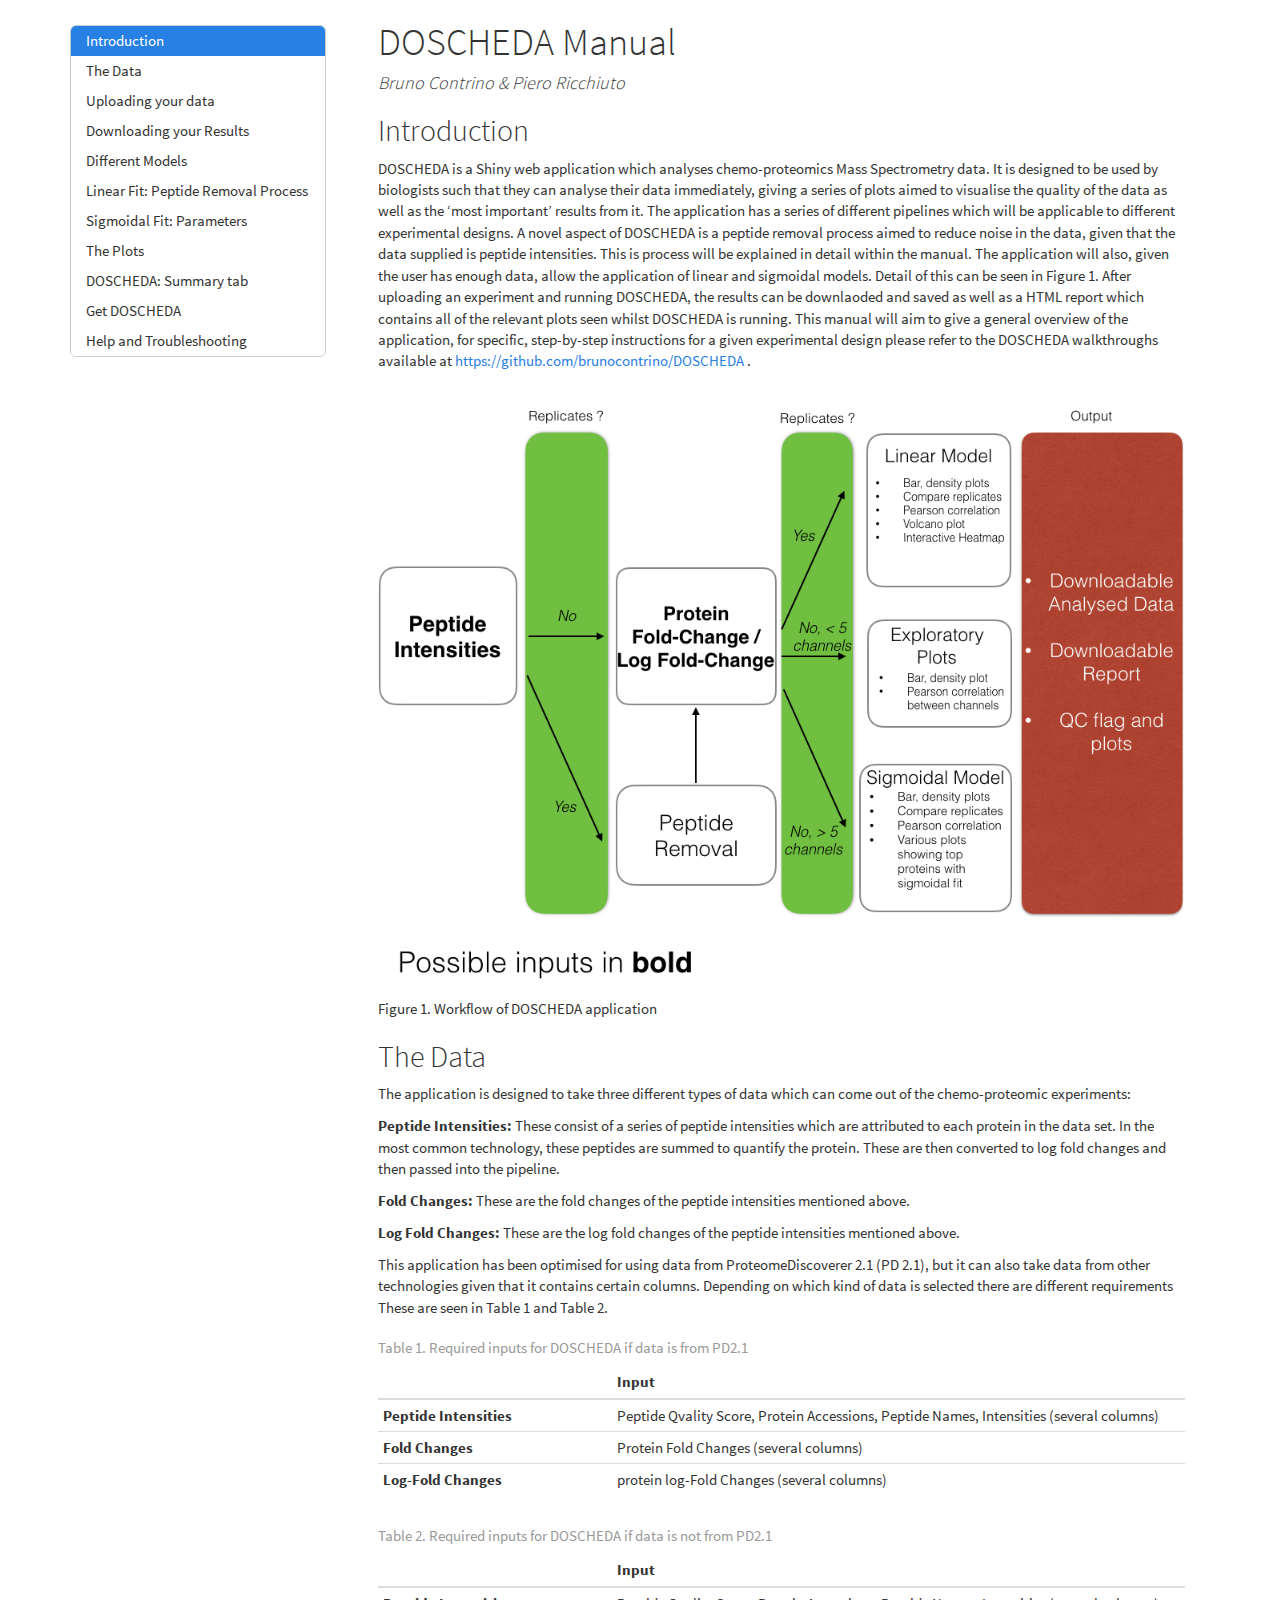
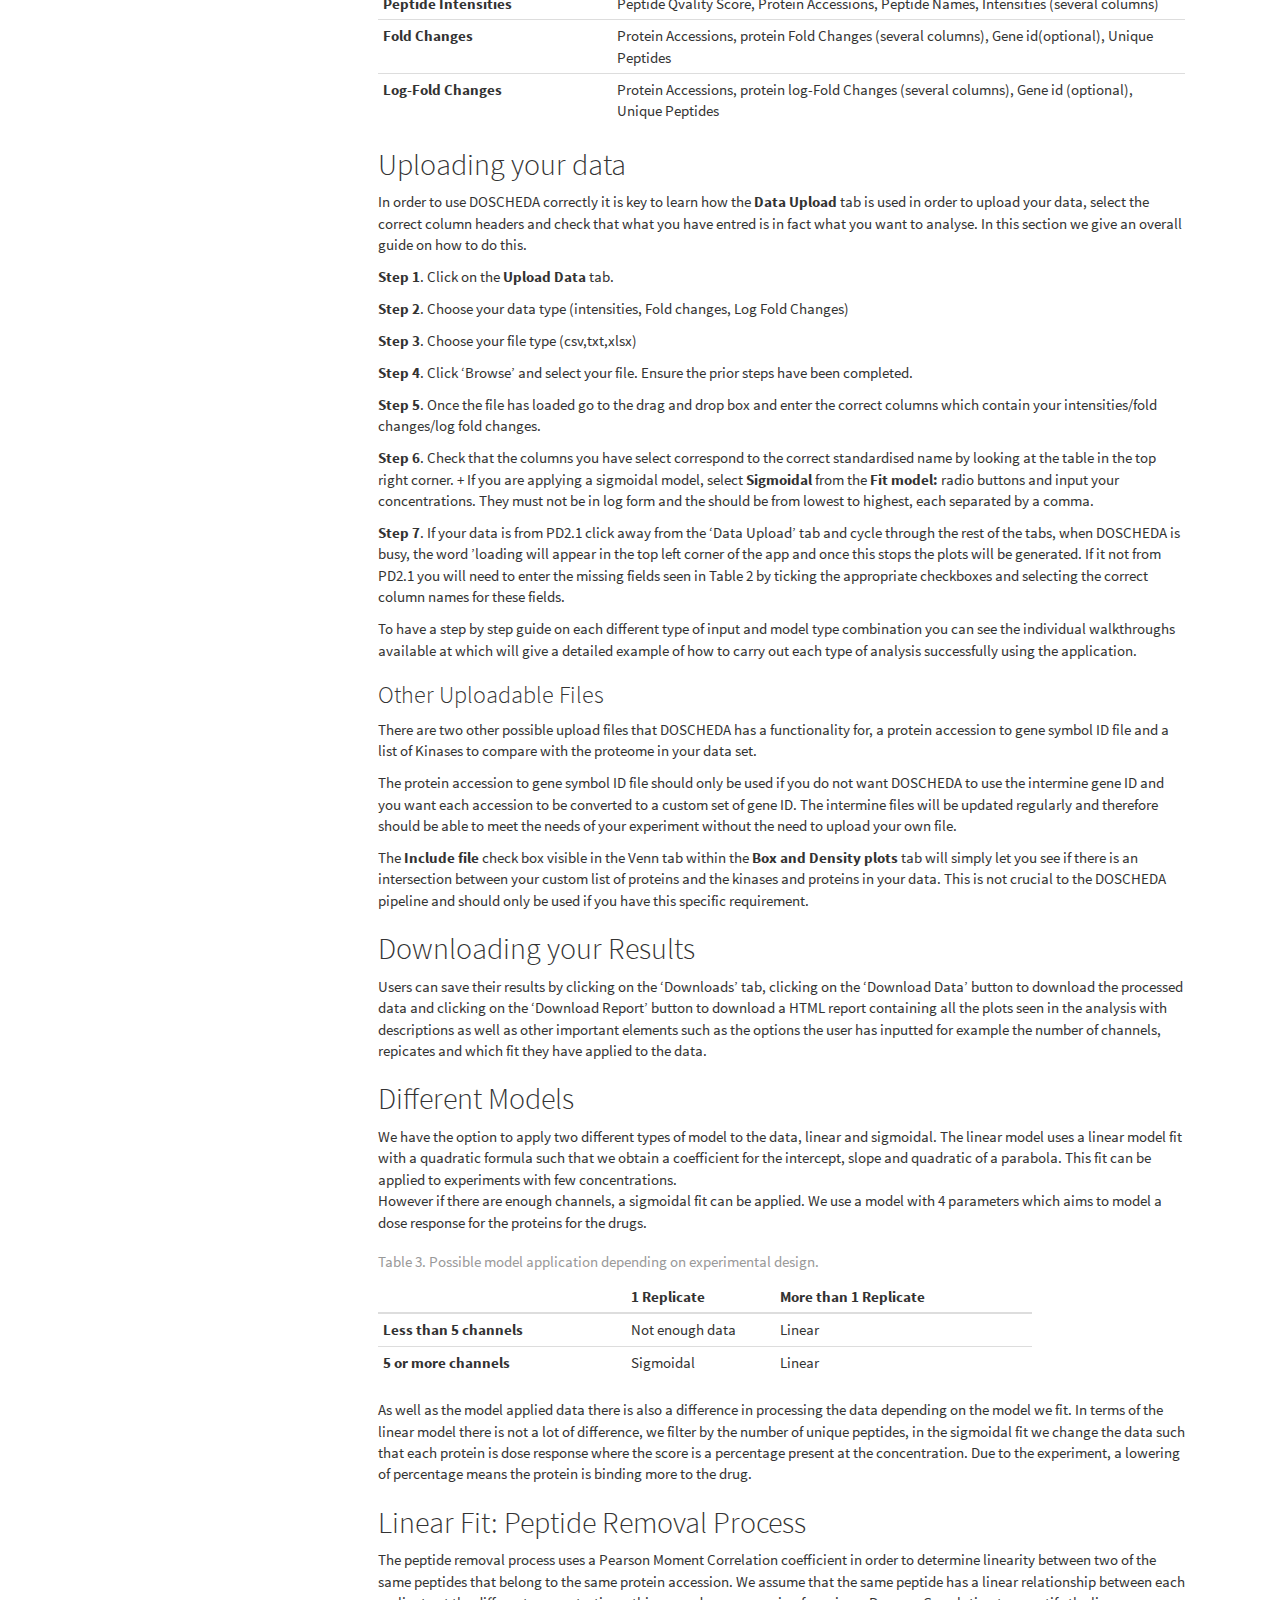
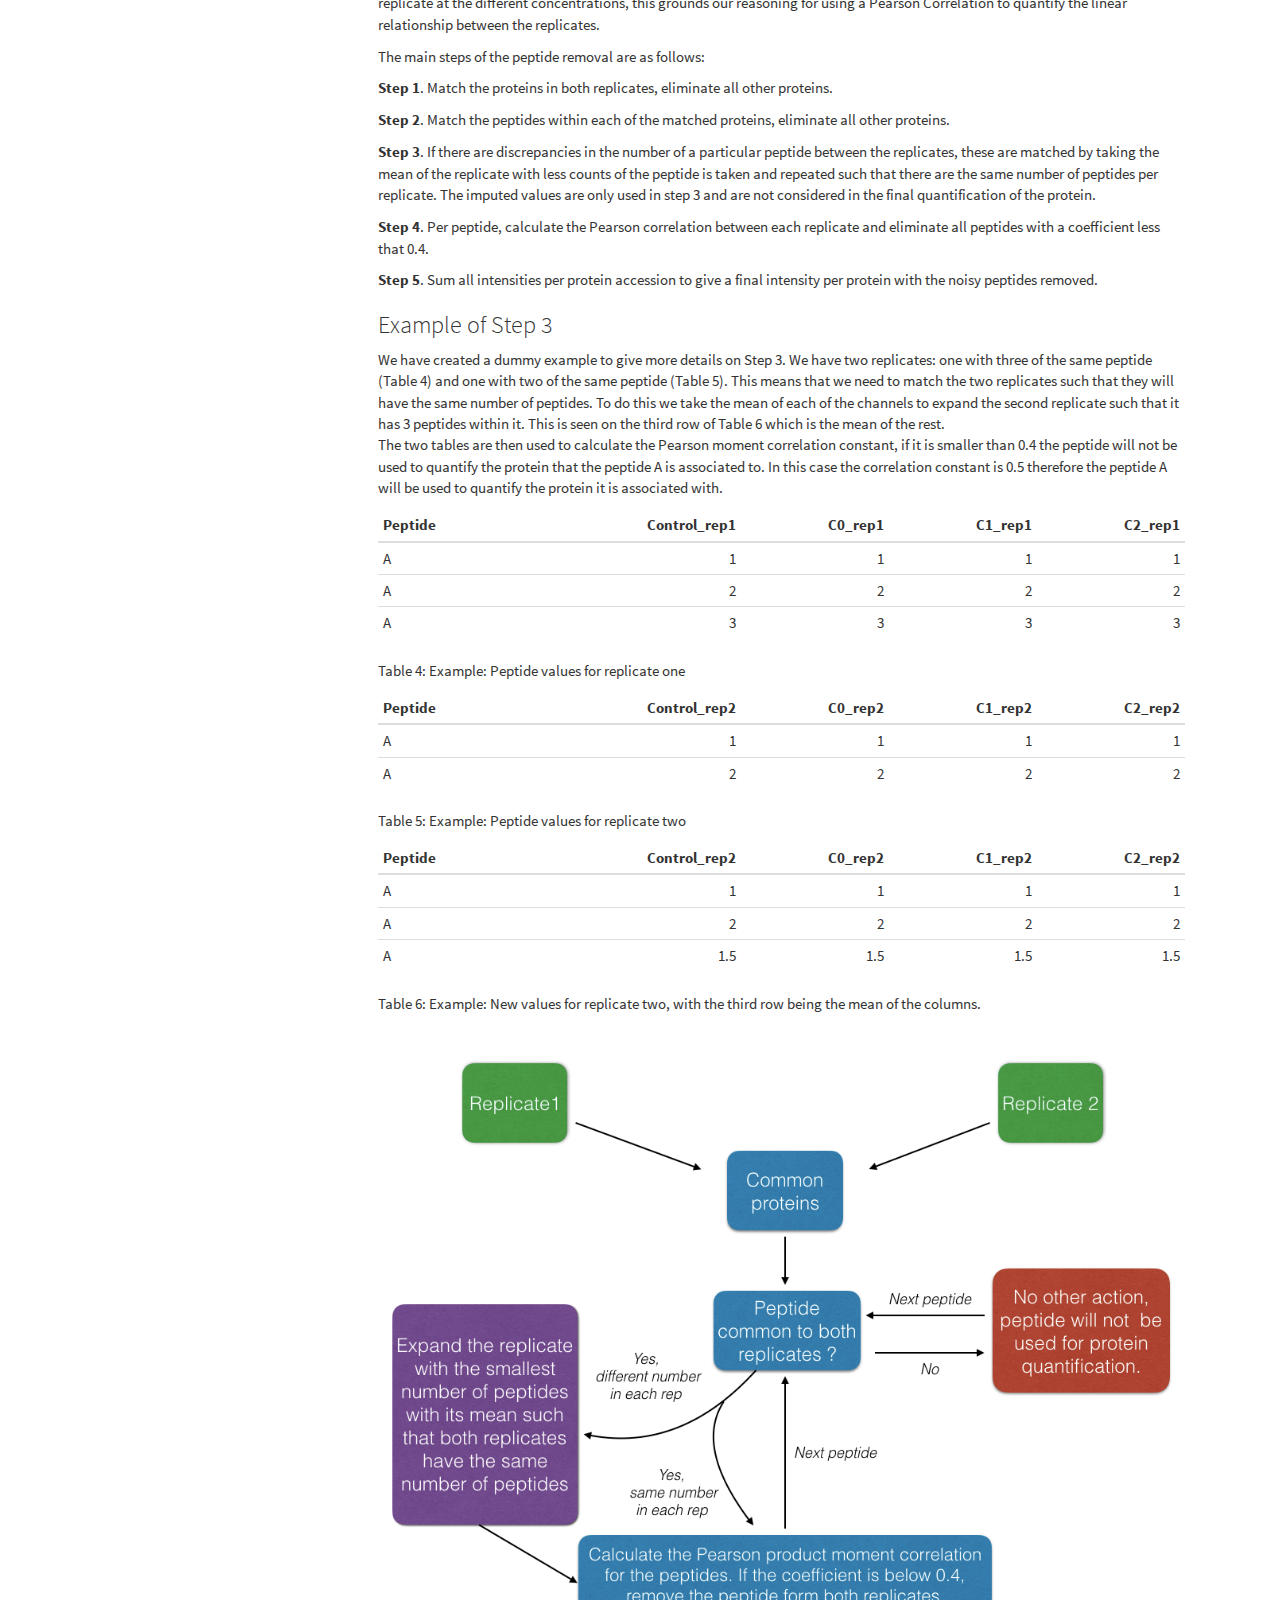
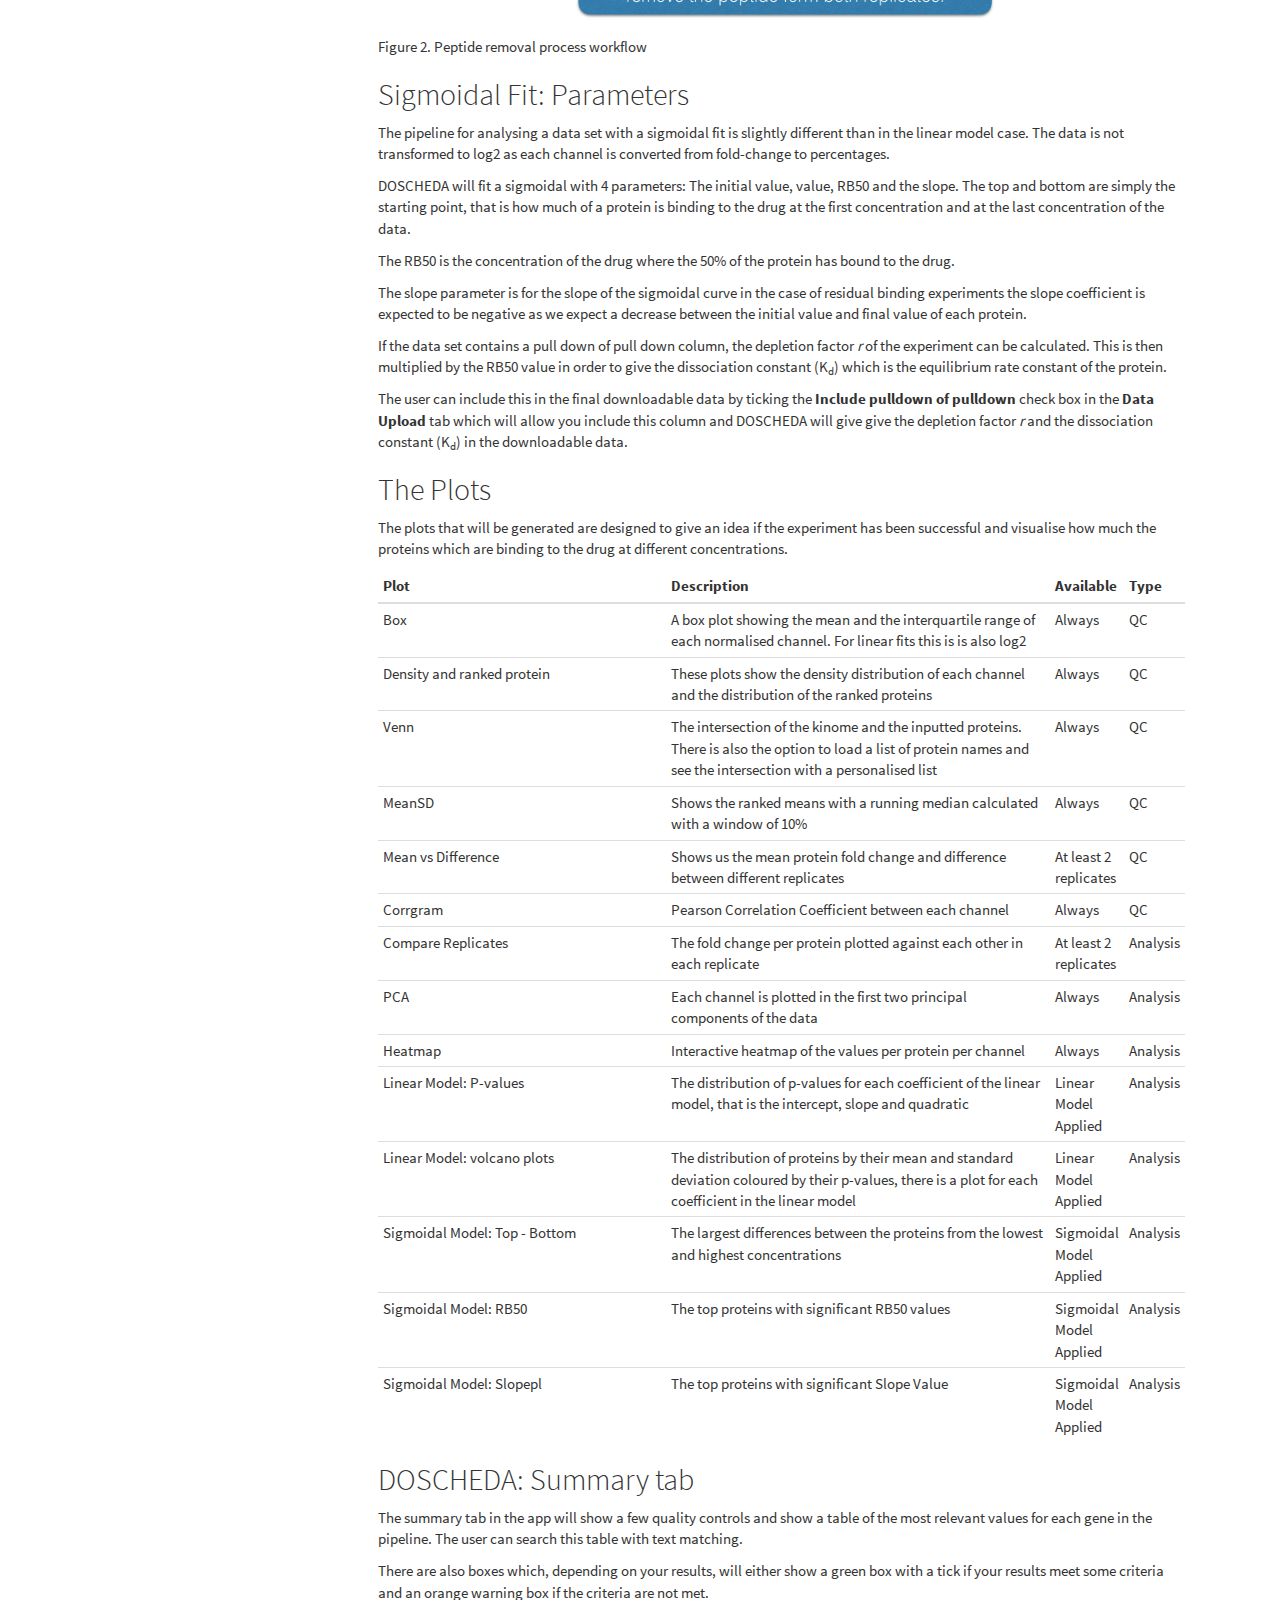
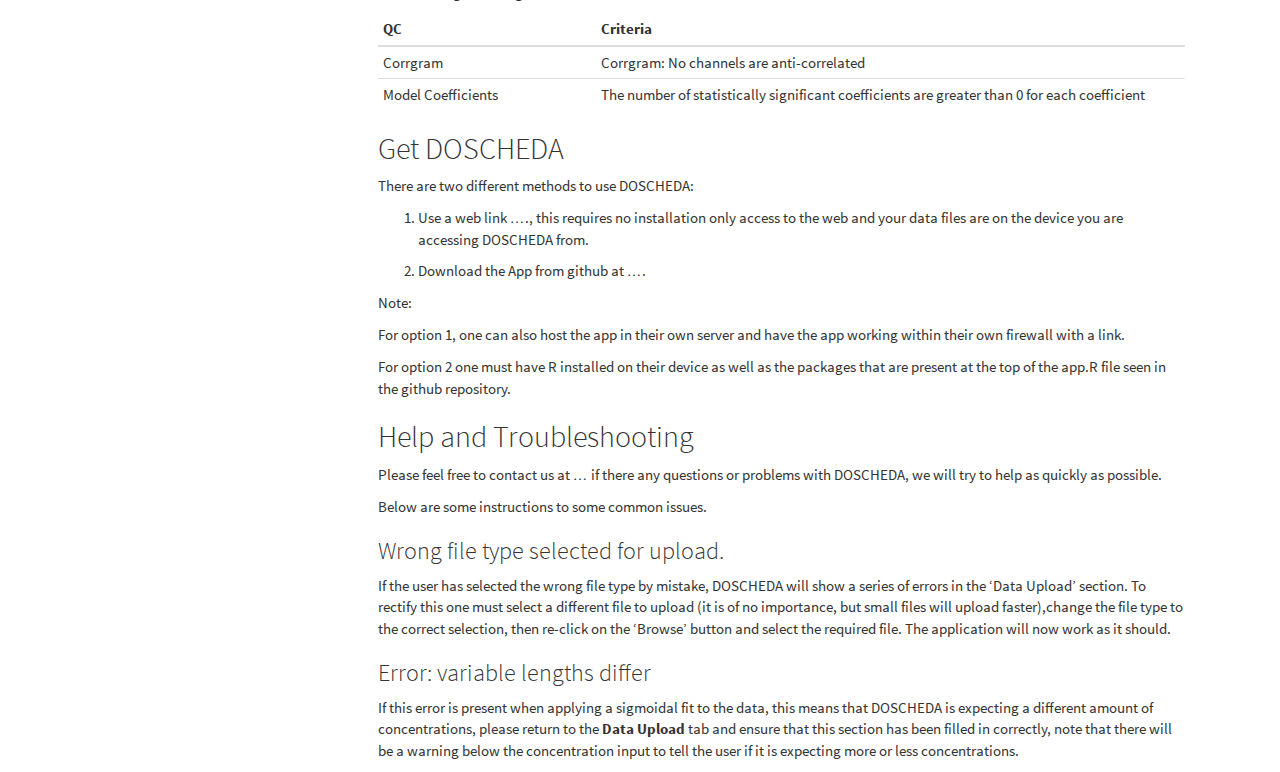
==== DOSCHEDA_MAN.html @ 8d9c6884 "Add files via upload" ====
<!DOCTYPE html>

<html xmlns="http://www.w3.org/1999/xhtml">

<head>

<meta charset="utf-8">
<meta http-equiv="Content-Type" content="text/html; charset=utf-8" />
<meta name="generator" content="pandoc" />


<meta name="author" content="Bruno Contrino &amp; Piero Ricchiuto" />


<title>DOSCHEDA Manual</title>

<script src="[data-uri]"></script>
<meta name="viewport" content="width=device-width, initial-scale=1" />
<link href="data:text/css;charset=utf-8,%40font%2Dface%20%7B%0Afont%2Dfamily%3A%20%27Source%20Sans%20Pro%27%3B%0Afont%2Dstyle%3A%20normal%3B%0Afont%2Dweight%3A%20300%3B%0Asrc%3A%20url%28data%3Aapplication%2Fx%2Dfont%2Dtruetype%3Bbase64%2CAAEAAAARAQAABAAQR0RFRgNEA3IAAG%2BkAAAAQEdQT1PXveeXAABv5AAAGWRHU1VC8WfWVwAAiUgAAADgT1MvMlpQkwsAAGZkAAAAYGNtYXDzMPm1AABmxAAAAeZjdnQgDXMAuAAAamwAAAAoZnBnbQZZnDcAAGisAAABc2dhc3D%2F%2FwADAABvnAAAAAhnbHlm4G%2FpBAAAARwAAF8kaGVhZP4Fs%[base64]%2BRMCTAWCRfF07BD1foDVW%2FuRXNgKU%2FWwBVAEE%2FfwCBP78%2FtOkaWmkAU1cm5tcAAIACAAAAgYCkwAJABEAVAC4AABFWLgADi8buQAOABA%2BWbgAAEVYuAAMLxu5AAwABD5ZuAAARVi4ABEvG7kAEQAEPlm6AAUADAAOERI5ugALAAwADhESObgACy%2B5AAkAAfQwMQEnLgEnIw4BDwEXIQcjEzMTIwF8KhQkEQQRJBQq9%[base64]%2BtUpQR0X%2B2gAAAQA3%2F%2FQCDwKfACEAOQC4AABFWLgABS8buQAFABA%2BWbgAAEVYuAAdLxu5AB0ABD5ZuAAFELkADAAB9LgAHRC5ABYAAfQwMRM0PgIzMhYXBy4BIyIOAhUUHgIzMjY3Fw4BIyIuAjcpSmg%2FOVgaHBpILTZXPSAgPFU1M08kHCZeQD1mSSgBS05%2BWS8wHx4eJSpNbkVFb04rKCkdLDIwWX8AAAIAYQAAAiUCkwAMABkANQC4AABFWLgAAC8buQAAABA%[base64]%2B5AAUAAfS4AAsQuQAIAAH0MDETIRUhFSEVIREhFSFhAWn%2BxQEI%2FvgBRf6NApMo%2BSj%2B3igAAQBhAAAByAKTAAkAQwC4AABFWLgAAC8buQAAABA%2BWbgAAEVYuAAJLxu5AAkABD5ZuAAAELkAAwAB9LoABwAAAAkREjm4AAcvuQAFAAH0MDETIRUhESEVIREjYQFn%2FscBCf73LgKTKP76KP7DAAAAAAEAN%2F%2F0AhUCnwAnAE0AuAAARVi4AAUvG7kABQAQPlm4AABFWLgAIy8buQAjAAQ%2BWbgABRC5AA4AAfS4ACMQuQAYAAH0ugAfAAUAIxESObgAHy%2B5AB0AAfQwMRM0PgIzMh4CFwcuASMiDgIVFB4CMzI2NzUjNTMRDgEjIi4CNypNa0IhNiwjDRsaSDY5Wj8iID1ZOC1PGJ7KH2NCP2hKKQFLTn5ZLw4XHA4eHCcqTW5FRW9OKxoYzSf%2B%2ByEqMFl%2FAAEAYQAAAh4CkwALAEkAuAAARVi4AAAvG7kAAAAQPlm4AABFWLgACy8buQALAAQ%2BWboACQAAAAsREjm4AAkvuQADAAH0uAAAELgABNC4AAsQuAAH0DAxEzMRIREzESMRIREjYS4BYS4u%2Fp8uApP%2B3wEh%2FW0BSv62AAEAYQAAAI8CkwADACUAuAAARVi4AAAvG7kAAAAQPlm4AABFWLgAAy8buQADAAQ%2BWTAxEzMRI2EuLgKT%2FW0AAAABACn%2F9AFvApMAEQArALgAAEVYuAAHLxu5AAcAED5ZuAAARVi4AA4vG7kADgAEPlm5AAMAAfQwMTceATMyNjURMxEUDgIjIiYnTBg9Kjw6LhInPi03UhlsKiRJUQHb%2FiAoRTQeMi8AAAEAYQAAAiQCkwAMAFsAuAAARVi4AAAvG7kAAAAQPlm4AABFWLgABC8buQAEABA%2BWbgAAEVYuAAMLxu5AAwABD5ZuAAARVi4AAgvG7kACAAEPlm6AAIAAAAMERI5ugAJAAQACBESOTAxEzMRMwEzBxMjAwcVI2EuAgE%2FN9LvNdqGLgKT%2FpIBbvT%2BYQF8meMAAAEAYQAAAb8CkwAFACsAuAAARVi4AAAvG7kAAAAQPlm4AABFWLgABS8buQAFAAQ%2BWbkAAgAB9DAxEzMRIRUhYS4BMP6iApP9lSgAAAABAGEAAAJhApMAGQBvALgAAEVYuAAALxu5AAAAED5ZuAAARVi4AAYvG7kABgAQPlm4AABFWLgAGS8buQAZAAQ%2BWbgAAEVYuAAJLxu5AAkABD5ZugADAAYACRESOboADgAGAAkREjm6ABEAGQAGERI5ugAUAAAAGRESOTAxEzMTFzM3EzMRIxE0NjcjBwMjAycjHgEVESNhQYo0BDKKQS0EAgQ0jSmONAQCBCsCk%2F59kpIBg%2F1tAbEpXyqR%2FnYBipEqXyn%2BTwAAAAEAYQAAAhsCkwATAFsAuAAARVi4AAAvG7kAAAAQPlm4AABFWLgACC8buQAIABA%2BWbgAAEVYuAATLxu5ABMABD5ZuAAARVi4AAsvG7kACwAEPlm6AAQACwAIERI5ugAOAAAAExESOTAxEzMBFzMuATURMxEjAScjHgEVESNhMAEWSgQCBCww%2FupKBAIELAKT%2Fi%2BDMGAwAZT9bQHRgzBbMP5nAAAAAgA3%2F%2FQCVgKfABMAJwA1ALgAAEVYuAAKLxu5AAoAED5ZuAAARVi4AAAvG7kAAAAEPlm5ABQAAfS4AAoQuQAeAAH0MDEFIi4CNTQ%2BAjMyHgIVFA4CJzI%[base64]%2F7lAUJIUSo3Ig7%2B1gAAAgA3%[base64]%2FeAEB1I%2BBTVZekpOfVkvL1l9Tkp6WTUFMjQFBAAAAgBhAAACAwKTAAgAGABUALgAAEVYuAAOLxu5AA4AED5ZuAAARVi4AAwvG7kADAAEPlm4AABFWLgACS8buQAJAAQ%2BWbsAAAABAAoABCu4AA4QuQAGAAH0ugAXAAAAChESOTAxATI2NTQmKwERAQMjESMRMzIeAhUUBgcTARJYXV5XgwE%2Fs4wuvTFQOB9bTrYBVUdJSj3%2B6f6rAS%2F%2B0QKTEypCL09aCv7OAAAAAAEALv%2F0AeACnwAzAEkAuAAARVi4ABYvG7kAFgAQPlm4AABFWLgAMC8buQAwAAQ%[base64]%2FZUAAAAAAQBf%2F%2FQCGwKTABkAPAC4AABFWLgAAC8buQAAABA%2BWbgAAEVYuAANLxu5AA0AED5ZuAAARVi4ABQvG7kAFAAEPlm5AAcAAfQwMRMzERQeAjMyPgI1ETMRFA4CIyIuAjVfLh0wPyMkQTEeKyY%2BUCsqUD4lApP%2Bb0JXNRYWNVdCAZH%2Bak1mPRkZPWZNAAABAAQAAAHnApMADwBAALgAAEVYuAAALxu5AAAAED5ZuAAARVi4AAwvG7kADAAQPlm4AABFWLgADy8buQAPAAQ%2BWboABQAAAA8REjkwMRMzEx4BFzM%2BAzcTMwMjBDF6Ex8UBAoREBEJei%2FYMQKT%2Fn88ZTweNjU2HgGB%2FW0AAQAcAAAC5AKTACEAdgC4AABFWLgAAC8buQAAABA%2BWbgAAEVYuAAKLxu5AAoAED5ZuAAARVi4ABQvG7kAFAAQPlm4AABFWLgAIS8buQAhAAQ%2BWbgAAEVYuAAXLxu5ABcABD5ZugAFAAAAIRESOboADwAUABcREjm6ABwAIQAKERI5MDETMxMeARczPgE3EzMTHgEXMz4BNxMzAyMDLgEnIw4BBwMjHDBTCxcLBAwZDmcvZw4ZDgQLFQtTLZMzeAkSCAQIFAl2MgKT%2Fnw2azY2azYBhP58Nms2Nms2AYT9bQHEJ0cnJ0cn%2FjwAAAABABEAAAHRApMAGQBbALgAAEVYuAABLxu5AAEAED5ZuAAARVi4AAsvG7kACwAQPlm4AABFWLgAGS8buQAZAAQ%2BWbgAAEVYuAAPLxu5AA8ABD5ZugAGAAEAGRESOboAEwAPAAsREjkwMRMDMxceARczPgE%2FATMDEyMnLgEnIw4BDwEj17gybA4XEQQOFQ5sL7jGMnMOHRIEEBoOcy8BVQE%2BwhcoGxsoF8L%2BwP6tyhkyHh4yGcoAAAAAAQADAAABvAKTAA8AQAC4AABFWLgAAS8buQABABA%2BWbgAAEVYuAALLxu5AAsAED5ZuAAARVi4AA8vG7kADwAEPlm6AAYAAQAPERI5MDETAzMXHgEXMz4BPwEzAxEjyMUxZBEhFAQTJBBkL8YuAQsBiM4kRiQkRiTO%2Fnj%2B9QAAAAABADIAAAHqApMACQA9ALgAAEVYuAADLxu5AAMAED5ZuAAARVi4AAgvG7kACAAEPlm5AAYAAfS4AADQuAADELkAAQAB9LgABdAwMTcBITUhFQEhFSEyAXv%2BpgGU%2FoQBf%2F5IGwJQKBv9sCgAAAACAEH%2F9AGjAewAIQAtAHYAuAAARVi4ABEvG7kAEQAIPlm4AABFWLgAHS8buQAdAAQ%2BWbgAAEVYuAAYLxu5ABgABD5ZugADABEAHRESObgAAy%[base64]%2Fs0%2BHS0QIDIkNCwoJqMJGiQuAAACAFz%2F9AHsAs8AFAAlAIMAuAAARVi4AAAvG7kAAAASPlm4AABFWLgABi8buQAGAAg%2BWbgAAEVYuAAOLxu5AA4ABD5ZuAAARVi4ABQvG7kAFAAEPlm6AAMABgAOERI5ugARAA4ABhESObgAERC5ABUAAfS4AA4QuQAYAAH0uAAGELkAIgAB9LgAAxC5ACUAAfQwMRMzFQc%2BATMyFhUUDgIjIiYnIwcjNx4BMzI%2BAjU0LgIjIgYHXCwCJVQtYGAiO00qI0siAgUlLChKHCQ%2BLBkRJDopJE4rAs%2FQXh8shXA9YEMjHxotWSIcIDpRMSxMNx8pJgAAAQA0%2F%2FQBpwHsACEAOQC4AABFWLgABS8buQAFAAg%2BWbgAAEVYuAAdLxu5AB0ABD5ZuAAFELkADAAB9LgAHRC5ABYAAfQwMTc0PgIzMhYXBy4BIyIOAhUUHgIzMjY3Fw4BIyIuAjQkPE8sMkMYGhc4IyU%2FLxsZLUEnJkEZFx9MLi9POyHvPF9AIiQXHxYdHzlOMC9OOB8gFx4cJCJAXQAAAAIANP%2F0AcQCzwAUACUAgwC4AABFWLgABS8buQAFAAg%2BWbgAAEVYuAAKLxu5AAoAEj5ZuAAARVi4ABIvG7kAEgAEPlm4AABFWLgADS8buQANAAQ%2BWboACAASAAUREjm6AA4ABQASERI5uAASELkAGgAB9LgADhC5AB0AAfS4AAgQuQAeAAH0uAAFELkAIQAB9DAxNzQ%2BAjMyFhcnNTMRIycjDgEjIiY3FB4CMzI2NxEuASMiDgI0IjtNKyxBJAIsJgQDHU8wW2wvFSg7JihJJiZDIyQ%2BLRrvOl5CIx8cWMb9MT4dLYF6ME43HykmAR0iHCE5TwACADT%2F9AG9AewAHAAlAFEAuAAARVi4AAUvG7kABQAIPlm4AABFWLgAGC8buQAYAAQ%[base64]%2BWbgAAEVYuAAULxu5ABQAEj5ZuAAARVi4AAsvG7kACwAEPlm4ABQQuQADAAH0uAAHELkACgAB9LgADdC4AAcQuAAQ0DAxAS4BIyIGHQEzFSMRIxEjNTc1NDYzMhcBFA8dDiYlb28sQkI%2BOSMjAqcIBjk0aCb%[base64]%2BAjU0LgIjIg4CFRQeAl5TTShCLhk5NmcIIRMhHiomIRIYJBAXJRouPiMUIAujcBceGi09IxQrERAXJjZnUU0gO1Q0W2q%2BGS0iFBQhLhkaLSIUFCMtXi04FSIrFyghAwUXNB4gPBgECyYcIC0LBBRELCU%2BLRkHBSUUPyYlPi0ZCgoNIBgaJTU5HzstG0gBWxMkMh4eMiITEyIxHx4yJBMAAQBcAAABvwLPABQAWAC4AABFWLgABi8buQAGAAg%2BWbgAAEVYuAAALxu5AAAAEj5ZuAAARVi4ABQvG7kAFAAEPlm6AAMABgAUERI5uAAL0LgABhC5AA8AAfS4AAMQuQASAAH0MDETMx0BPgEzMhYVESMRNCYjIgYHESNcLCZOMktGLDM7K0YsLALP0GomMVpe%2FswBLk1JLS3%2BlgAAAgBLAAAAmwKjAAsADwAtALgAAEVYuAAMLxu5AAwACD5ZuAAARVi4AA4vG7kADgAEPlm6AAYAAAADKzAxEyImNTQ2MzIWFRQGBzMRI3MRFxcRERcXKCwsAlQWERMVFRMRFnT%2BIAAAAAAC%2F9%2F%2FGwCcAqMADwAbADcAuAAARVi4AAAvG7kAAAAIPlm4AABFWLgABS8buQAFAAY%2BWboAFgAQAAMruAAFELkADAAB9DAxEzMRFAYjIiYnNx4BMzI2NRMiJjU0NjMyFhUUBlwtNDgRIgsLCRsOKBgXEBgYEBEYGAHg%2FcdHRQcFJAMHOy4CqhYRExUVExEWAAABAFwAAAHEAs8ADABbALgAAEVYuAAELxu5AAQACD5ZuAAARVi4AAAvG7kAAAASPlm4AABFWLgADC8buQAMAAQ%2BWbgAAEVYuAAILxu5AAgABD5ZugACAAAADBESOboACQAAAAgREjkwMRMzETMTMwcTIwMHFSNcLALtM5y2MZ9sLALP%2Fe4BI77%2B3gEBfoMAAAABAFz%2F9AC3As8ADgArALgAAEVYuAAALxu5AAAAEj5ZuAAARVi4AAwvG7kADAAEPlm5AAUAAfQwMRMzERQWMzoBNxcOASMiNVwsDAkDBwgIBw4LOwLP%2FWsQDwIkAgNMAAABAFwAAALYAewAIACYALgAAEVYuAAGLxu5AAYACD5ZuAAARVi4AAAvG7kAAAAIPlm4AABFWLgAIC8buQAgAAQ%[base64]%2BlgEuTUla%2FpYAAAABAFwAAAG%2FAewAFABlALgAAEVYuAAGLxu5AAYACD5ZuAAARVi4AAAvG7kAAAAIPlm4AABFWLgAFC8buQAUAAQ%2BWbgAAEVYuAALLxu5AAsABD5ZugACAAAAFBESObgABhC5AA8AAfS4AAIQuQASAAH0MDETMxczPgEzMhYVESMRNCYjIgYHESNcJgQDJU4yS0YsMzsrRiwsAeBKJTFaXv7MAS5NSS0t%2FpYAAAAAAgA0%2F%2FQB4wHsABMAJwA1ALgAAEVYuAAFLxu5AAUACD5ZuAAARVi4AA8vG7kADwAEPlm5ABkAAfS4AAUQuQAjAAH0MDE3ND4CMzIeAhUUDgIjIi4CNxQeAjMyPgI1NC4CIyIOAjQjO04rK087IyM7TysrTjsjLhotPiQkPy0aGi0%2FJCQ%2BLRrvPF9AIiJAXzw8XUAiIkBdPC9OOB8fOE4vME45Hx85TgAAAgBc%2FycB7AHsABQAJQCDALgAAEVYuAAJLxu5AAkACD5ZuAAARVi4AAMvG7kAAwAIPlm4AABFWLgAAi8buQACAAY%[base64]%2BWbgAAEVYuAALLxu5AAsACD5ZuAAARVi4AA0vG7kADQAGPlm4AABFWLgAEi8buQASAAQ%2BWboACAAFABIREjm6AA8AEgAFERI5uQAaAAH0uAAPELkAHQAB9LgACBC5AB4AAfS4AAUQuQAhAAH0MDE3ND4CMzIWFzM3MxEjNTcOASMiJjcUHgIzMjY3ES4BIyIOAjQiO00rLEEiAgUlLAIgTzBbbC8VKDsmKEkmJkMjJD4tGu86XkIjHhos%2FUe5XR0sgXowTjcfKSYBHSIcITlPAAEAXAAAAUEB7AASAFIAuAAARVi4AAYvG7kABgAIPlm4AABFWLgAAC8buQAAAAg%2BWbgAAEVYuAASLxu5ABIABD5ZugACAAAAEhESObgABhC4AA3cuAACELkAEAAB9DAxEzMXMz4BMzIWFwcuASMiBgcRI1wmBAMYRSsOFgwKDBIOIEccLAHgWS04BAYoBQM3RP65AAABACD%[base64]%2F%2FQBLQJrABsARQC4AABFWLgABi8buQAGAAg%2BWbgAAEVYuAAWLxu5ABYABD5ZuAAGELkACQAB9LgAANC4AAYQuAAD0LgAFhC5AA8AAfQwMRMjNT8BMxUzFSMRFB4CMzI2NxcOASMiLgI1Z0tMBiaLiwcSHxkOIQ0MFSoPIy4cCwG6IgSLiyb%2BxxclGw8JBiQIChUmNiAAAAAAAQBV%2F%2FQBtQHgABQAZQC4AABFWLgAAC8buQAAAAg%2BWbgAAEVYuAAJLxu5AAkACD5ZuAAARVi4ABEvG7kAEQAEPlm4AABFWLgADC8buQAMAAQ%2BWbgAERC5AAUAAfS6AA0ACQAMERI5uAANELkACAAB9DAxEzMRFBYzMjY3ETMRIycjDgEjIiY1VSwzOitGKiwlBQIjTjJLRgHg%2FtJNSS8zAWL%2BIFAqMlpeAAAAAAEADAAAAaYB4AANAEAAuAAARVi4AAAvG7kAAAAIPlm4AABFWLgACi8buQAKAAg%2BWbgAAEVYuAANLxu5AA0ABD5ZugAFAAAADRESOTAxEzMTHgEXMz4BNxMzAyMMMGwLGgsEDBkMbC2yNAHg%2FtMjRiEhRiMBLf4gAAEAGAAAApUB4AAhAHYAuAAARVi4AAAvG7kAAAAIPlm4AABFWLgACi8buQAKAAg%2BWbgAAEVYuAAULxu5ABQACD5ZuAAARVi4ACEvG7kAIQAEPlm4AABFWLgAFy8buQAXAAQ%2BWboABQAhAAAREjm6AA8AFwAUERI5ugAcAAAAIBESOTAxEzMTHgEXMz4BNxMzEx4BFzM%2BATcTMwMjAy4BJyMOAQcDIxgwVgkQCAQIEglXNVcJEgkECBIIVS2KOlQLDwsECBMLUzUB4P7JIT8gID8hATf%2BySE%2FICA%2FIQE3%2FiABKiNDIyNFI%2F7YAAAAAQAOAAABiQHgABkAWwC4AABFWLgAAS8buQABAAg%2BWbgAAEVYuAALLxu5AAsACD5ZuAAARVi4ABkvG7kAGQAEPlm4AABFWLgADy8buQAPAAQ%2BWboABgALAA8REjm6ABQAAQAZERI5MDE3JzMXHgEXMz4BPwEzBxcjJy4BJyMOAQ8BI7GWMU4MGQ4EDRcNSy6VozFVDhwPBA4bDlIv%2B%2BV6FCcUFCcUeun3gxcsFRUsF4MAAAAAAQAM%2FyUBqAHgABwARgC4AABFWLgACC8buQAIAAg%2BWbgAAEVYuAASLxu5ABIACD5ZuAAARVi4ABkvG7kAGQAGPlm5AAMAAfS6AA0ACAAZERI5MDEXHgEzMjY%2FAQMzEx4BFzM%2BATcTMwMOAyMiJzciCBQLLTwSDcUwdAsbDgQLFwpnLb4KHSczIBsWCqoDBUg3KgHp%2FtIeSCAgSB4BLv3kHjktGwonAAAAAQAbAAABegHgAAkAPQC4AABFWLgAAy8buQADAAg%2BWbgAAEVYuAAILxu5AAgABD5ZuQAGAAH0uAAA0LgAAxC5AAEAAfS4AAXQMDE3ASM1IRUBIRUhGwEc%2FQE2%2FuUBJf6hGAGiJhf%2BXicAAAD%2F%2FwAIAAACBgMvAiYABAAAAAcA4QEHAAD%2F%2FwAIAAACBgMvAiYABAAAAAcA4wEHAAD%2F%2FwAIAAACBgMvAiYABAAAAAcA5QEHAAD%2F%2FwAIAAACBgMoAiYABAAAAAcA5wEHAAD%2F%2FwAIAAACBgMeAiYABAAAAAcA6gEHAAD%2F%2FwAIAAACBgNgAiYABAAAAAcA7AEHAAAAAgAVAAAC%2BgKTAAYAFgB8ALgAAEVYuAAOLxu5AA4AED5ZuAAARVi4AA0vG7kADQAEPlm4AABFWLgACS8buQAJAAQ%2BWboAAgAOAA0REjm6AAoADgANERI5uAAKL7kABgAB9LgACRC5AAcAAfS4AA4QuQAQAAH0ugAVAA4ACRESObgAFS%2B5ABMAAfQwMSURIw4BDwEFFSE1IwcjASEVIRUzFSMRAZsEHz0gSQIo%2FqHedzEBbQFu%2Ftn19f8BbDhzPIXXKNnZApMo%2BSj%2B3gD%2F%2FwA3%2FzACDwKfAiYABgAAAAcA7gFTAAD%2F%2FwBhAAAB1AMvAiYACAAAAAcA4QEaAAD%2F%2FwBhAAAB1AMvAiYACAAAAAcA4wEaAAD%2F%2FwBhAAAB1AMvAiYACAAAAAcA5QEaAAD%2F%2FwBhAAAB1AMeAiYACAAAAAcA6gEaAAD%2F%2FwAHAAAAnQMvAiYADAAAAAYA4XgAAAD%2F%2FwBTAAAA6QMvAiYADAAAAAYA43gAAAD%2F%2FwADAAAA7QMvAiYADAAAAAYA5XgAAAD%2F%2FwAFAAAA6wMeAiYADAAAAAYA6ngAAAD%2F%2FwBhAAACGwMoAiYAEQAAAAcA5wFDAAD%2F%2FwA3%2F%2FQCVgMvAiYAEgAAAAcA4QFGAAD%2F%2FwA3%2F%2FQCVgMvAiYAEgAAAAcA4wFGAAD%2F%2FwA3%2F%2FQCVgMvAiYAEgAAAAcA5QFGAAD%2F%2FwA3%2F%2FQCVgMoAiYAEgAAAAcA5wFGAAD%2F%2FwA3%2F%2FQCVgMeAiYAEgAAAAcA6gFGAAAAAwA4%2F%2BkCWQKqAAsAFwAzAIUAuAAARVi4AC4vG7kALgAQPlm4AABFWLgAIC8buQAgAAQ%2BWboAAAAgAC4REjm5AAMAAfS6AAsALgAgERI5ugAMAC4AIBESObgALhC5AA8AAfS6ABcAIAAuERI5ugAYAC4AIBESOboAIwAgAC4REjm6ACYAIAAuERI5ugAxAC4AIBESOTAxNx4BMzI%2BAjU0Ji8BLgEjIg4CFRQWFwEeARUUDgIjIiYnByc3LgE1ND4CMzIWFzcXsR1NLzJSOyAbGRcdSi0yUzogGRcBdyIlKEhkOzZcI0EcRiAkKEhkPDRYIz0dZSIlK09vRT9mJh4fISpNbkQ9ZSYBuSx6S05%2FWjEnJVcWXi14Sk59WS8kIlEWAAAAAAIANwAAAxICkwAUACEAVQC4AABFWLgABS8buQAFABA%2BWbgAAEVYuAAQLxu5ABAABD5ZuAAFELkAHAAB9LgAB9C6AAwABQAQERI5uAAML7kACgAB9LgAEBC5ABsAAfS4AA7QMDETND4CMyEVIRUzFSMRIRUhIi4CNxQeAjsBESMiDgI3J091TgGY%2Ftn19QEx%2Fl1OdU4nMCBDZUU%2FP0VlQyABTEt4Vi4o%2BSj%2B3igvV3tLQWtOKwJFKktrAAD%2F%2FwBf%2F%2FQCGwMvAiYAGAAAAAcA4QE9AAD%2F%2FwBf%2F%2FQCGwMvAiYAGAAAAAcA4wE9AAD%2F%2FwBf%2F%2FQCGwMvAiYAGAAAAAcA5QE9AAD%2F%2FwBf%2F%2FQCGwMeAiYAGAAAAAcA6gE9AAD%2F%2FwADAAABvAMvAiYAHAAAAAcA4wDfAAAAAgAlAAACOgKTABAAIQBZALgAAEVYuAAhLxu5ACEAED5ZuAAARVi4ABwvG7kAHAAEPlm5AAAAAfS4ACEQuQAKAAH0ugAOACEAHBESObgADi%2B5AA0AAfS4AA4QuAAe0LgADRC4AB%2FQMDElMj4CNTQuAisBFTMVIxETMh4CFRQOAisBESM1NxEBCkNgPx4eP2BDZqOjakxxSyQkSnFMmVFRJytOa0FAakwq%2FyH%2B2wJsLlZ4S0t7Vy8BTB8CASYAAAAAAgBhAAACAAKTAA4AFwA5ALgAAEVYuAAALxu5AAAAED5ZuAAARVi4AA4vG7kADgAEPlm7ABcAAQAMAAQruwACAAEAFgAEKzAxEzMVMzIeAhUUBisBFSM3MjY1NCYrARFhLoY3Vz0gfG%2BGLqllYmNkewKTdRQrRjNhX6bNSFFSP%2F7WAAD%2F%2FwBB%2F%2FQBowLEAiYAHgAAAAcA4AEGAAD%2F%2FwBB%2F%2FQBowLEAiYAHgAAAAcA4gEGAAD%2F%2FwBB%2F%2FQBowLEAiYAHgAAAAcA5AEGAAD%2F%2FwBB%2F%2FQBowKeAiYAHgAAAAcA5gEGAAD%2F%2FwBB%2F%2FQBowKfAiYAHgAAAAcA6QEGAAD%2F%2FwBB%2F%2FQBowLIAiYAHgAAAAcA6wEGAAAAAwBB%2F%2FQC6gHsABAASQBSAJsAuAAARVi4ABYvG7kAFgAIPlm4AABFWLgAHC8buQAcAAg%2BWbgAAEVYuAA5Lxu5ADkABD5ZuAAARVi4ADEvG7kAMQAEPlm4ADkQuQADAAH0ugBBADkAFhESObgAQS%[base64]%2FrQaLj8kJzsbEw4eJCoaIDQqIQ0wbS0dMicWlpsIGS0jLU8YAlRJQR41KRsEejQsDBgjFhZBIhsJGiQuARgJFhINQTc3QXRqCRIJLUw3HxcUIwkQDggRHCMTLjUQIDEiUFQSGzcrGyYSgV1dGzFFKQAA%2F%2F8ANP8wAacB7AImACAAAAAHAO0BCQAA%2F%2F8ANP%2F0Ab0CxAImACIAAAAHAOABBQAA%2F%2F8ANP%2F0Ab0CxAImACIAAAAHAOIBBQAA%2F%2F8ANP%2F0Ab0CxAImACIAAAAHAOQBBQAA%2F%2F8ANP%2F0Ab0CnwImACIAAAAHAOkBBQAA%2F%2F8AGgAAAKoCxAImAGcAAAAGAOByAAAA%2F%2F8AOgAAAMoCxAImAGcAAAAGAOJyAAAA%2F%2F8AAAAAAOQCxAImAGcAAAAGAORyAAAA%2F%2F%2F%2F%2FwAAAOUCnwImAGcAAAAGAOlyAAAAAAEAXAAAAIgB4AADACUAuAAARVi4AAAvG7kAAAAIPlm4AABFWLgAAi8buQACAAQ%2BWTAxEzMRI1wsLAHg%2FiAAAP%2F%2FAFwAAAG%2FAp4CJgArAAAABwDmARsAAP%2F%2FADT%2F9AHjAsQCJgAsAAAABwDgAQsAAP%2F%2FADT%2F9AHjAsQCJgAsAAAABwDiAQsAAP%2F%2FADT%2F9AHjAsQCJgAsAAAABwDkAQsAAP%2F%2FADT%2F9AHjAp4CJgAsAAAABwDmAQsAAP%2F%2FADT%2F9AHjAp8CJgAsAAAABwDpAQsAAAADAC7%2F6gHpAfUACQATAC4ASQC4AABFWLgAKS8buQApAAg%[base64]%2F9AMrAewAEwA7AEQAcQC4AABFWLgAGS8buQAZAAg%2BWbgAAEVYuAA3Lxu5ADcABD5ZuQAFAAH0uAAZELkADwAB9LgAGRC4AB%2FQuAA3ELgAMdC6ACQAHwAxERI5uAAkL7gAMRC5ACoAAfS4AB8QuQA%2FAAH0uAAkELkARAAB9DAxNxQeAjMyPgI1NC4CIyIOAgc0PgIzMhYXPgEzMhYVFAchFB4CMzI2NxcOASMiJicOASMiLgIlNCYjIg4CB2IZLD0jJD0rGRkrPSQjPSwZLiI7TCo6ZhoaXzpVYgP%2BrxsuQCQnPhsTHUU2P2QaHGA%2FKkw7IgLNTUAeNiobBO8vTjgfHzhOLzBOOR8fOU4wPF9AIkdHQkx0ahISLUw3HxcUIxEeTEFGRyJAXVldXRsxRSkAAAEAXP%2F0AgEC2QA5AGQAuAAARVi4AAMvG7kAAwASPlm4AABFWLgAOS8buQA5AAQ%[base64]%2F%2FAFX%2F9AG1AsQCJgAyAAAABwDgAQgAAP%2F%2FAFX%2F9AG1AsQCJgAyAAAABwDiAQgAAP%2F%2FAFX%2F9AG1AsQCJgAyAAAABwDkAQgAAP%2F%2FAFX%2F9AG1Ap8CJgAyAAAABwDpAQgAAP%2F%2FAAz%2FJQGoAsQCJgA2AAAABwDiAOUAAP%2F%2FAAz%2FJQGoAp8CJgA2AAAABwDpAOUAAAACADz%2F9AHWAtQAFQA8AFkAuAAARVi4ADcvG7kANwASPlm4AABFWLgAIC8buQAgAAQ%[base64]%2BIRYlRSCODxsjPFIvIB4cJBQHHjNDJSpHMxwCRB5JV2g9PGJFJSA7VjYxUzohJiZKaipKHEQYKRMeFC4dShsAAAAAAgBc%2FycB7ALPABYAJwBXALgAAEVYuAAILxu5AAgACD5ZuAAARVi4AAIvG7kAAgASPlm4AABFWLgAAS8buQABAAY%2BWbgAAEVYuAASLxu5ABIABD5ZuQAaAAH0uAAIELkAJAAB9DAxFyMRMx0BPgEzMh4CFRQOAiMiJicVNR4BMzI%2BAjU0LgIjIgYHiCwsJFItMEkwGCI7TSojRyYqSBwkPiwZESQ6KSRNLNkDqM9bHCsjQFo4PWBDIx4cWIMiHCA6UTEsTDcfKSYAAAAAAQAiAAACKgLbACoAfAC4AABFWLgAFC8buQAUAAg%[base64]%2BOSMjAqcIBjk0aCb%2BRgG6%2FkYBuiIEWUtNCQkkCQc9OFZrSEgQAAEAIf%2F0AhAC2wAuAIkAuAAARVi4ABAvG7kAEAAIPlm4AABFWLgAFC8buQAUABI%2BWbgAAEVYuAAMLxu5AAwABD5ZuAAARVi4AAMvG7kAAwAEPlm4ABAQuQANAAH0uAAJ0LgAEBC4AA%2FQuAAPL7gAFBC5ABoAAfS4ABAQuAAf0LgAI9C4AAkQuAAk0LgAAxC5ACsAAfQwMSUOASMiLgI1ESMRIxEjNTc1NDYzMhcHLgEjIgYdATM3MxUzFSMRFB4CMzI2NwIQFSsPIy0cC7ssQkI%2BOSMjDA8dDiYlvAYljIwHEiAZDiENBggKFSY2IAE1%2FkYBuiIEa0hIECQIBjk0aIuLJv7HFyUbDwkGAAADACT%2F9AIyAp8ADwAfAEwAjAC4AABFWLgANy8buQA3ABA%2BWbgAAEVYuAAlLxu5ACUABD5ZuAAARVi4ACAvG7kAIAAEPlm6AEIAIgADK7gAJRC5AAMAAfS6AAYAIgBCERI5ugALACUANxESObgACy%2B4ABPcuAA3ELkAHQAB9LoALwALABMREjm6AD8ACwATERI5ugBJACIAQhESOTAxNzI2Ny4BJw4DFRQeAgMUFhc%2BAzU0LgIjIgYBJicOASMiLgI1ND4CNy4BNTQ%2BAjMyFhUUDgIHHgEXPgE3Mw4BBx4BF%2BYpSh81YyMWJx4RGCg3IBQRGS4kFQgRGxQsMQF7QUwkWDgnRjMeFyUxGhQYFCQyHjY4Gis3HCNhMyM0ESsUOSgjQB0aJyAweEARJCcrGCE1JRUB9CFHJBIkKCsaEB8YD0D9uRc8JS4ZL0IpITYvKRMqUyYgNicWRDQgNi8rFT92LS1tP0R7MxwlCwAAAgAw%2F%[base64]%2F6yJwISHgcUDf2oJwAAAAEAJwAAAbECiwAdAD0AuAAARVi4AA8vG7kADwAOPlm4AABFWLgAHC8buQAcAAQ%2BWbkAGgAB9LgAF9C4AADQuAAPELkACAAB9DAxNz4DNTQmIyIGByc%2BATMyFhUUDgIHPgE7ARUhKU92TydDSCxMHR0kVztWXipMbUIaNxra%2FngcUH9pWSo8UjAkHCg2YlEwX2l3RgIDKAAAAQAd%2F%2FQBqwKLADcAUwC4AABFWLgAHy8buQAfAA4%2BWbgAAEVYuAAyLxu5ADIABD5ZuQAFAAH0ugAPAB8AMhESObgADy%2B5ABAAAfS4AB8QuQAYAAH0ugAoABAADxESOTAxNx4DMzI%2BAjU0LgIjNTI%[base64]%2BWbsADgABAAAABCu4ABIQuAAE3LgAABC4AAnQuAAOELgAC9C4AAkQuAAQ0LgAABC4ABPQMDElNTQ2NyMOAQcDBSMVIzUhNQEzETMBNgICBAwaDrwBel8r%2FtoBKShf5eoWQhYUJhb%2B%2BCa%2FvxoBpv5mAAAAAAEAGv%2F0Aa8CfwAoAEcAuAAARVi4ABIvG7kAEgAOPlm4AABFWLgAIy8buQAjAAQ%2BWbkABQAB9LoAGQASACMREjm4ABkvuAAN3LgAEhC5ABQAAfQwMTceAzMyPgI1NCYjIgYHJxMhFSMHPgEzMh4CFRQOAiMiLgInMw4iKjQhIDorGlRIJTUdHxcBJ%2F8UGTYjKEg0HyM5SScmPTEmD2kPHBYNGS0%2FJ05XFxQTASsn5w8TGDFNNDNPNxwPGR8PAAAAAAIANP%2F0AbQCiwARADAAQwC4AABFWLgALS8buQAtAA4%2BWbgAAEVYuAAlLxu5ACUABD5ZuwAdAAEACgAEK7gAJRC5AAAAAfS4AC0QuQAVAAH0MDElMj4CNTQuAiMiBgceAxMuASMiDgIHPgEzMhYVFA4CIyImNTQ%2BAjMyFhcBBhwvIhQQITUkIlInAxcoO6wVOB8mRDQfASFTLVVdHDA%2FJGFwJ0FVLi1BGRoZLDsiIjsrGCs1M1M7IQIVGhsgSnlYKTBlYSxJNR6ckmSKViUiHAABACwAAAG1An8ADwAzALgAAEVYuAAHLxu5AAcADj5ZuAAARVi4AAAvG7kAAAAEPlm4AAcQuQAFAAH0uAAJ0DAxMz4DNyE1IRUOAwcjvAQZLkYw%2Fq8BiTlLLRQEMGGhj4NEJxpMjJGeXgAAAAADACj%2F9AG1AosAEQAjAE0AVwC4AABFWLgANC8buQA0AA4%2BWbgAAEVYuABJLxu5AEkABD5ZuQAFAAH0ugAPAEkANBESObgADy%2B4ABLQuAA0ELkAGgAB9LgADxC4ACncuAASELgAPtwwMTcUHgIzMj4CNTQuAicOATc%2BATU0LgIjIg4CFRQeAgc0PgI3NS4DNTQ%2BAjMyHgIVFA4CBxUeAxUUDgIjIi4CVBgqOiMiNycVITdGJTFAzikrEiExHxstIRIdMD3aFyUtFxIhGRAaLT0jKUAtFxIbIA4VKB8UHDNIKyxKNh%2BmHjMmFhQkMBslMycdDx1PdCFJKhsvJBUSHywaIjElHLcgOC0jDAQMHSUrGiI6KRcZLT0kGjEqIgsEDR4mMiAjPS0aGy9AAAACACv%2F9AGqAosAEQAwAEMAuAAARVi4ACUvG7kAJQAOPlm4AABFWLgALS8buQAtAAQ%2BWbsAAAABAB0ABCu4ACUQuQAIAAH0uAAtELkAFQAB9DAxEzI2Ny4DIyIOAhUUHgIHHgEzMj4CNw4BIyImNTQ%2BAjMyFhUUDgIjIiYn4iJSJwMXKTsnGzAiFBAiNGoVOCAmRDQfASFULVRdHDA%2FJGBwJ0BWLi1CGAEjLTQzUzsgGSs7IiM7KxjTGhsgSnlYKDBlYStKNB6bkmWKVSYiHAAAAQBD%2F%2FQAmABPAAsAGAC4AABFWLgACS8buQAJAAQ%2BWbgAA9wwMTc0NjMyFhUUBiMiJkMaEREZGRERGiEWGBgWFRgYAAABADD%2FZQClAE8AEQAYALgAAEVYuAAFLxu5AAUABD5ZuAAL3DAxFz4BNwYjIiY1NDYzMhYVFAYHMCIqAQQIERkaERccOi19Ej0qARYUFBYmITdUGP%2F%2FAEP%2F9ACYAc0CJwCGAAABfgAGAIYAAP%2F%2FADD%2FZQClAc0CJwCGAAABfgAGAIcAAAACAFf%2F9ACsAp4ABQARACkAuAAARVi4AAEvG7kAAQAQPlm4AABFWLgADy8buQAPAAQ%2BWbgACdwwMRM1MwcDIwc0NjMyFhUUBiMiJmsuAQYhGhoRERkZEREaAldHR%2F5ckhYYGBYVGBgAAAIAV%2F9CAKwB7AAFABEAGAC4AABFWLgADy8buQAPAAg%2BWbgACdwwMR8BIzUTMzcUBiMiJjU0NjMyFpgBLgYhGhkRERoaEREZd0dHAaSTFxgYFxQYGAAAAAACACX%2F9AFgAqoAHwArACYAuAAARVi4ACkvG7kAKQAEPlm7ABMAAQAMAAQruAApELgAI9wwMTcmPgQ1NC4CIyIGByc%2BATMyHgIVFA4EFwc0NjMyFhUUBiMiJqMGESAoJBgNHCsdJUMZGx1ONCU6KBUZJCkhEwU7GRERGhoRERmzKUM5MjE0HxcrIBMhHxkhLRcpOCEiOTQzNz8mkhYYGBYVGBgAAAIAM%2F82AW4B7AAfACsAJgC4AABFWLgAKS8buQApAAg%[base64]%2F%[base64]%2F%2F8AOgHgAS4CvwAmAJAAAAAHAJAAjQAA%2F%2F8AOgHdAS8CvAAmAJEAAAAHAJEAjQAA%2F%2F8AOv9%2BAKIAXQIHAJEAAP2hAAD%2F%2FwA6%2F34BLwBdACcAkQAA%2FaEABwCRAI39oQAAAAEAKwBIAM0BsAAGAAsAugACAAYAAyswMTc1NxcHFwcriRl7exnpJqEVn6ETAAAAAAEANgBIANgBsAAGAAsAugACAAUAAyswMTcnNxcVByewehiKihj8nxWhJqETAAAA%2F%2F8AKwBIAVoBsAAmAJYAAAAHAJYAjQAA%2F%2F8ANgBIAWUBsAAmAJcAAAAHAJcAjQAAAAEAKADmAQQBDQADAA0AuwABAAEAAgAEKzAxEzMVIyjc3AENJwAAAP%2F%2FACgA5gEEAQ0CBgCaAAAAAQAoAOgBuAEMAAMADQC7AAEAAQACAAQrMDETIRUhKAGQ%2FnABDCQAAAEAKADoAvgBDAADAA0AuwABAAEAAgAEKzAxEyEVISgC0P0wAQwkAP%2F%2FAEMBFQCYAXACBwCGAAABIQAAAAEAKACaAPEBdgATAAsAugAKAAAAAyswMTciLgI1ND4CMzIeAhUUDgKMEyQcEREcJBMTJRwRERwlmg8dKBoZKRwQEBwpGRooHQ8AAAABAAz%2FiwHo%2F7EAAwANALsAAAABAAEABCswMQUVITUB6P4kTyYmAAAAAQBY%2F1EA9wLbAA4ACwC6AAYAAAADKzAxFy4BNTQ2NxcOARUUFhcH3D5GRj4bPDw8PBuvZN2EhN1kEF%2Ffd3ffXxAAAAABACD%2FUQC%2FAtsADgALALoABwANAAMrMDEXPgE1NCYnNx4BFRQGBycgPDw8PBs9R0c9G59f33d3318QZN2EhN1kEAAAAAEAYv9oAQICxAAHABcAuwAFAAEABgAEK7sAAQABAAIABCswMRMzFSMRMxUjYqB9faACxB383h0AAQAV%2F2gAtQLEAAcAFwC7AAAAAQAFAAQruwAEAAEAAQAEKzAxFxEjNTMRIzWSfaCgewMiHfykHQABACP%2FaAECAsQAMwArALsAAAABAAEABCu7AB4AAQAfAAQruwAQAAEADwAEK7oAKgAPABAREjkwMQUVIyIuAjU0NjU0LgIjNTI%2BAjU0JjU0PgI7ARUjIgYVFBYVFAYHFR4BFRQGFRQWMwECIhwpHA4IBxMiGhoiEwcIDhwpHCIfLh8GFR4eFQYfLnsdDB0xJjhhNA8eFg4gDhYcDzZhOCYxHQwdMjUxWTYtMgkECTQrNlkxNTIAAAAAAQAV%[base64]%2F2ABYALGAAMAGAC4AABFWLgAAC8buQAAABI%2BWbgAAtwwMQEzASMBOib%2BzyYCxvyaAAEAX%2F8GAIMC7gADAAsAugABAAIAAyswMRMzESNfJCQC7vwYAAEABf9gAV0CxgADABgAuAAARVi4AAAvG7kAAAASPlm4AALcMDETMwEjBSYBMiYCxvyaAAACAF%2F%2FBgCDAu4AAwAHAAsAugABAAUAAyswMRMzESMXESMRXyQkJCQC7v4pO%2F4qAdYAAAAAAQBGAc4BRQLIAA4AFAC4AABFWLgABS8buQAFABI%2BWTAxEzcnNxc3Mxc3FwcXBycHaTdaCV8HIAdfClo2G0BCAeJYJB4aZmUZHiRYFFNTAAACADL%2FzAGtAqkADwBJABcAuwAxAAEAKgAEK7sARgABABMABCswMSU%2BATU0LgInDgEVFB4CEy4BIyIOAhUUHgQVFAYHHgEVFA4CIyImJzceATMyNjU0LgQ1NDY3LgE1ND4CMzIWFwE4JCctQ0wfIiotQ0xNGDUmGSQWCyo%2BST4qMSYQEhcnNB00UB0eGjsuLjYqP0k%2FKjMmDxIQIjIjKkYctREqKSgzJB8UFC4mJzEjHgGLFBoNFRwOISkhHSk8LjI5FRApGxsuIRIjHBwYHjIjIisgHSg6LjA%2FFA8oGhUqIRUeFwACACr%2FsAGjApMAAwAQACUAuAAARVi4AAAvG7kAAAAQPlm4AABFWLgADi8buQAOABA%2BWTAxATMRIwMiLgI1ND4COwERAXUuLlI3XEIkIj5WMywCk%2F0dAUQXMU84OE8yF%2F5hAAAAAwAz%2F%[base64]%2BAsgAEwAnADcAQABXALgANi%[base64]%2F24C%2BwJ5AEYAVAA%2FALsAPAABAEIABCu7ACgAAQAPAAQruwBKAAEAFgAEK7sAIAABAFAABCu7AAUAAQAyAAQrugAjAFAAIBESOTAxNzQ%2BAjMyHgIVFA4CIyImJyMOASMiLgI1ND4CMzIXMzczBwYzMj4CNTQuAiMiDgIVFB4CMzI2NxcGIyIuAjcUFjMyPwEuASMiDgI0QW2QT0h1USwiNkEfKDUEAho9IxcqHxIZMEUsNR4CCSIkIl4YMykbJ0hnQUWAYzwsT29DMlIkEFZlSHtaM%2BguIjI6HxIhFyI2JRTKYp9xPS5TdUdAYUIhJScdKREiMyIkUEIrMCi9hx45UjVAakopOGeRWUl1USwaFh42L1mBUjkuQ60cFSM2QgAAAAIAJAAAAcECigAbAB8AmwC4AABFWLgACC8buQAIAA4%2BWbgAAEVYuAAMLxu5AAwADj5ZuAAARVi4ABYvG7kAFgAEPlm4AABFWLgAGi8buQAaAAQ%[base64]%2F%2FwBeAbgA1gM%2BAgcAtwAAAbgAAP%2F%2FAC8BuAE3A0oCBwC4AAABuAAA%2F%2F8AKAGsATQDSgIHALkAAAG4AAD%2F%2FwAuAbgBPQM%2BAgcAugAAAbgAAAACACj%[base64]%2BAzU0JiMiBgcnPgEzMhYVFA4CBzMVIzgySS8XLycbLxEZEkElNkMZLD8lwP8ZLkg6MRkrMiQaFx4rPT4fODo%2FJSIAAAAAAQAo%2F%[base64]%2FQMDE3NTcjDwEXIxUjNSM1NzMVM98EBDhJ3zoksbEkOpJXaFNsIHJyFf%2F0%2F%2F8AKgEFAR0CUwIGAL0AAP%2F%2FACEBBQFFAlMCBgC%2BAAAAAgAqAQUBHQJTABsAJAA7ALgAAC%2B4ABIvuwAGAAEAHwAEK7gAEhC5AAsAAfS4AAAQuAAX0LgAABC5ABwAAfS6ABkAAAAcERI5MDETIiY1NDY3NC4CIyIGByc%[base64]%2BKCc%[base64]%[base64]%2BJCM8GEMcRBYXLUTWIjkoFxcoOSIiOikXFyk6AAEAO%2F%2BSAaMC7QAxAF0AuAAARVi4ACsvG7kAKwAOPlm4AABFWLgAFS8buQAVAAQ%2BWbgAKxC5AAUAAfS6AAgAFQArERI5uAAVELgAEtC4ABUQuQAcAAH0ugAfACsAFRESObgAKxC4AC7QMDEBLgMjIgYVFB4EFRQGBxUjNS4BJzceATMyNjU0LgQ1ND4CNzUzFR4BFwF4DhseJBc0QCtAS0ArV0MnNFYdGB1QND9DK0BLQCsVJTQfJzE%2BGgIoDhYQCEEyLDUnIS9HOUhWBmNjBC0cHxosRDcxPSsiLD8zHzYpGgNjYwMoGwABADYAAAGsAosALABZALgAAEVYuAATLxu5ABMADj5ZuAAARVi4AAIvG7kAAgAEPlm5AAAAAfS6ACQAEwACERI5uAAkL7gACtC4ACQQuQAjAAH0uAAL0LgACy%2B4ABMQuQAaAAH0MDElFSE1PgE1NCYnIzU3My4BNTQ2MzIWFwcuASMiDgIVFBYXMxUjHgEVFAYHFQGs%2Fo04MgUEZEIYCxVbTzRFFx0VNigfLx8QFQulnQQEJiIoKBsgaDoTJBEhAyZLJ09bKh0bGSIUJDAbKEknJBEjFD5SIQQAAAAAAQAeAAABwQJ%2FAB0AhAC4AABFWLgAHS8buQAdAA4%2BWbgAAEVYuAAJLxu5AAkADj5ZuAAARVi4ABQvG7kAFAAEPlm6AAQAHQAUERI5ugAZAB0AFBESObgAGS%2B5AAwAAfS4ABkQuAAN0LgAGRC4ABjQuAAYL7gAENC4ABgQuQAVAAH0uAAR0LgAGRC5ABsAAfQwMRMXHgEXMz4BPwEzAzMVIxUzFSMVIzUjNTM1IzUzA05eECASBBMfEV4urpqoqKgtpqammKwCf8EhQyUlQyHB%2FrAhRyKlpSJHIQFQAAEAGP%2F0AdoCiwA1AG0AuAAARVi4ABkvG7kAGQAOPlm4AABFWLgAAy8buQADAAQ%2BWbsALQABAC4ABCu4AC4QuAAJ0LgALRC4AArQuAAtELgAJdy4ABLQuAAlELkAJAAB9LgAE9C4ABkQuQAgAAH0uAADELkAMgAB9DAxJQ4BIyIuAicjNTcmNDU8ATcjNTc%2BAzMyFhcHLgEjIgYHIRUhBhQVHAEXMxUjHgEzMjY3AdogTjgsSjgmB0E%2BAQE%2BQQcmPFEwLUoWHRY3I1BgCwEW%2FucBAfHuDVpIKj8dUiwyJENfPB0ECxQLCRIIHQQ9YUQkLiAbHiV3aSEIEQkLFQshZnYoKQAAAgA%2B%2F%2BQBswKMAAgAJwA3ALsAJAABAAwABCu7ABwAAQAjAAQruAAjELgAANC4ACQQuAAI0LgADBC4AA%2FQuAAcELgAGdAwMRMOAxUUFhc3DgEHFSM1LgM1ND4CNzUzFR4BFwcuAScRPgE3%2FyA3JxZPRbQdSSwiKkczHR41RigiMEAXGBc2IiU%2BGAH2BSAxQidOZgoXGyMCbG0EIjtSMzRROyIEb20CIxccFBsC%2Fn8CHhYAAAAAAf9b%2F%2FQA8QKfAAMAGAC4AABFWLgAAC8buQAAAAQ%2BWbgAAdwwMQcBMwGlAXAm%2FpEMAqv9VQAAAP%2F%2F%2F1v%2F9ADxAp8CBgDGAAD%2F%2FwAo%2F%2FQC%2FQKfACcAtgAAAQ0AJwDGAWsAAAAHALYBuwAAAAD%2F%2FwBK%2F%2FQCzwKfACcAt%2F%2FsAQ0AJwDGAVYAAAAHALoBkgAAAAD%2F%2FwBK%2F%2FQC3wKfACcAt%2F%2FsAQ0AJwDGAT8AAAAHALgBqAAAAAD%2F%2FwAo%2F%2FQC4gKfACcAuQAAAQ0AJwDGAYUAAAAHALoBpQAAAAAAAQAiAG4BvQImAAsAHQC7AAMAAQAAAAQruAADELgABtC4AAAQuAAI0DAxEyM1MzUzFTMVIxUj27m5Kbm5KQE3JsnJJskAAAAAAQAiATcBvQFdAAMADQC7AAEAAQACAAQrMDETIRUhIgGb%2FmUBXSYAAAEAMwCHAasCDQALACUAuAAARVi4AAMvG7kAAwAKPlm4AABFWLgABS8buQAFAAo%2BWTAxPwEnNxc3FwcXBycHM6KiG6GiGqGhGqKho6enHKmpHKenHKioAAADACIAbQG9AiUACwAXABsAIQC7AA8AAQAVAAQruwAGAAEAAAAEK7sAGQABABoABCswMRMiJjU0NjMyFhUUBgM0NjMyFhUUBiMiJichFSHvEBYWEBEVFTcWEBEVFREQFqcBm%2F5lAdUWExEWFhETFv7BERYWERMWFtomAAD%2F%2FwAiANIBvQHDAiYAzQBmAAYAzQCbAAAAAQAiAJIBvQIGAAkAFAC4AABFWLgAAS8buQABAAo%2BWTAxEyUVDwEVHwEVJSIBm%2BiFhej%[base64]%2F5lATYly8slyUglAAAAAAEAQgEiAZ0CngAJABoAuAAARVi4AAAvG7kAAAAQPlm5AAUAAfQwMRMzEyMvASMPASPYLpcrTTQEM00rAp7%2BhMuFhcsAAQAoAQoBtgGKABcAJwC7AAgAAQAPAAQruAAPELgAFNy5AAMAAfS4AAvQuAAPELgAF9AwMRM%2BATMyHgIzMjY3Fw4BIyIuAiMiBgcoFjsdHS8rKBYXJhIcFTsdHS8rKBYXJhIBNyopHCIcHCMUKSgcIhwcIwABACIAbgG9AV0ABQANALsAAQABAAQABCswMRMhFSM1ISIBmyn%2BjgFd78kAAAEAXP84Ab0B4AAXABoAuAAARVi4ABEvG7kAEQAEPlm5AAUAAfQwMRMzERQWMzI2NxEzESMnIw4BIyImJxcVI1wsNDorRSssJgQDIkswJTQUAiwB4P7STUkvMwFi%2FiBQKjEWIVqaAAD%2F%2FwCzAjwBQwLEAAcA4AELAAAAAP%2F%2FANMCPAFjAsQABwDiAQsAAAAA%2F%2F8AmQI8AX0CxAAHAOQBCwAAAAD%2F%2FwCPAkUBhwKeAAcA5gELAAAAAP%2F%2FAJgCVgF%2BAp8ABwDpAQsAAAAA%2F%2F8AmgJeAXwCggAHAOgBCwAAAAD%2F%2FwC5AhsBXQLIAAcA6wELAAAAAP%2F%2FAMr%2FMAFOAAIABwDtARQAAAAAAAH%2FqAI8ADgCxAADABgAuAAARVi4AAMvG7kAAwAMPlm4AAHcMDEDMxcjWDRcJgLEiAAAAAAB%2F48CxQAlAy8AAwALALoAAQADAAMrMDEDMxcjcTpcKAMvagAB%2F8gCPABYAsQAAwAYALgAAEVYuAAALxu5AAAADD5ZuAAC3DAxAyM3MxImXDQCPIgAAAAAAf%2FbAsUAcQMvAAMACwC6AAIAAAADKzAxEyM3MwMoXDoCxWoAAf%2BOAjwAcgLEAAcANwC4AABFWLgABi8buQAGAAw%2BWbgAAEVYuAADLxu5AAMADD5ZuAAGELgAANy6AAUAAAAGERI5MDEDMxcjJyMHIxMmXyVLBEslAsSIY2MAAAAB%2F4sCxQB1Ay8ABwAXALoABgABAAMruAAGELgAB9y4AAPQMDEDNzMXIycjB3VgKmAoSwRLAsVqakhIAAAB%[base64]%2BAswAggMoABsAIwC6AAAAEwADK7oABQAOAAMruAAAELgACNC4AA4QuAAW0DAxEyIuAiMiBgcjPgMzMh4CMzI2NzMOAzsUHxsaDxAWAx0BChIZERQeGxsPEBYDHQEKEhkCzBIVEh8aESEaEBIVER4aESAbEAAAAf%2BPAl4AcQKCAAMACwC4AAMvuAAB3DAxAzMVI3Hi4gKCJAAAAv%2BNAlYAcwKfAAsAFwAoALgAAEVYuAAALxu5AAAADD5ZuAAG3LgAABC4AAzQuAAGELgAEtAwMQMiJjU0NjMyFhUUBjMiJjU0NjMyFhUUBk8QFBQQEBUVjhAVFRAQFBQCVhUQDxUVDxAVFRAPFRUPEBUAAAAC%2F40C1QBzAx4ACwAXABsAugAGAAAAAyu4AAAQuAAM0LgABhC4ABLQMDEDIiY1NDYzMhYVFAYzIiY1NDYzMhYVFAZPEBQUEBAVFY4QFRUQEBQUAtUTEREUFBERExMRERQUERETAAAAAAL%2FrgIbAFICyAALABcAEwC6AAwAAAADK7oABgASAAMrMDERIiY1NDYzMhYVFAYnMjY1NCYjIgYVFBYjLy8jIy8vIxYeHhYWHh4CGzAmJzAwJyYwGiEbHCEhHBshAAAAAAL%2FrgK8AFIDYAALABcAEwC6AAwAAAADK7oABgASAAMrMDERIiY1NDYzMhYVFAYnMjY1NCYjIgYVFBYjLy8jIjAwIhQfHxQWHh4CvCwmJS0tJSYsGhwcGh4eGhwcAAAAAAH%2Ftv8wADoAAgARABMAugACABEAAyu6AAsACgADKzAxJzMHHgEVFA4CByc%2BATU0JicIIx0YJBUjLRgHKjMmHQI4CB8eFB0UDQMeBhgVFxYIAAAAAAH%2Ftv8wADoAAgARABMAugARAAIAAyu6AAoACwADKzAxJzMHHgEVFA4CByc%2BATU0JicIIx0YJBUjLRgHKjMmHQI4CB8eFB0UDQMeBhgVFxYIAAAA%2F%2F8ASwAAAJsCowIGACYAAAABAAAA8QBcAAcAeAAFAAEAAAAAAAoAAAIAAXMAAwABAAAAYgBiAGIAYgCwARQBZAGoAeYCHgJ%2BAroC2gMOA1YDfAPgBDIEhgTOBUAFlgYEBjAGdga0ByoHhgfGB%2FwIegj0CUQJvgogCnALIgtwC6QL7Aw0DGQM4g04DYwOBg5%2BDsgPNg%2BED9oQFhCMEOYROhFwEXwRiBGUEaARrBG4Eh4SKhI2EkISThJaEmYSchJ%2BEooSlhKiEq4SuhLGEtITZBPCE84T2hPmE%2FIT%2FhReFKAUrBS4FMQU0BTcFOgVqhW2FcIVzhXaFeYV8hX%2BFgoWFhY2FkIWThZaFmYWchZ%2BFuoXhBgEGBAYHBgoGDQYQBhMGNIZOBmyGjga7hsuG2gbtBwqHHwc3B1EHXoeEB54HpoexB7QHtwfEB88H44f4B%2F2IAIgKCBOIFogZiBwIH4gliCuILogxiDaIOIg9iEKIRQhOiFOIXAhkiGuIcoiJiKAIpoirCLGIuAjCCN6I6wkKCSuJUAlvCXGJdAl2iXkJh4mQiaCJt4nICcoJzAnhifEKAAodijqKVgpxipIKqIqvirGKtgq6ir8Kw4rMitGK3IrsCu8K9wr%2Fiw2LFgskiyoLNws5izwLPotBC0OLRgtIi0sLUYtWC1yLYQtsi3QLhouVi5oLqIu1i8GLzYvYC%2BKL4ovkgABAAAAAQzMmt50Tl8PPPUACQPoAAAAAM2XgKMAAAAAzZfjFP9X%2FuIEYgOrAAAACQACAAAAAAAAAngAXgAAAAAAxwAAAMcAAAIOAAgCQgBhAjQANwJcAGECAwBhAd0AYQJdADcCfwBhAPAAYQHOACkCLgBhAdMAYQLCAGECfABhAowANwIvAGECjAA3AjAAYQIJAC4CDAAdAnoAXwHrAAQDAgAcAeIAEQG%2FAAMCGgAyAfMAQQIgAFwBwQA0AiAANAHjADQBBwAhAecANAIQAFwA5QBLAOX%[base64]%2F%[base64]%2BAFD%2FWwBQ%2F1sDJQAoAvwASgMSAEoDDwAoAd8AIgHfACIB3wAzAd8AIgHfACIB3wAiAd8AIgHfACIB3wBCAd8AKAHfACICGQBcAhcAswIXANMCFwCZAhcAjwIXAJgCFwCaAhcAuQIXAMoAAP%2BoAAD%2FjwAA%2F8gAAP%2FbAAD%2FjgAA%2F4sAAP%2BEAAD%2FfgAA%2F48AAP%2BNAAD%2FjQAA%2F64AAP%2BuAAD%2FtgAA%2F7YAxwAAAOUASwABAAAD2P7vAAAEiv9X%2FzcEYgABAAAAAAAAAAAAAAAAAAAA8QADAbcBLAAFAAACigJYAAAASwKKAlgAAAFeADIBIAAAAgsEAwMEAwICBCAAAAcAAAABAAAAAAAAAABBREJFAAAAAP7%2FAu7%2FBgAAA9gBESAAAZMAAAAAAeAClAAAACAAAwAAAAIAAAADAAAAFAADAAEAAAAUAAQB0gAAADwAIAAEABwAAAANAC8AOQBAAFoAYAB6AH4AvwDPAN8A7wD%2FATEBUwLGAtoC3CAUIBogHiAiIDogRCB0IKwiEiIV%2F%2F8AAAAAAA0AIAAwADoAQQBbAGEAewCgAMAA0ADgAPABMQFSAsYC2gLcIBMgGCAcICIgOSBEIHQgrCISIhX%2F%2FwAB%2F%2FUAAABMAAD%2FwwAA%2F70AAAAA%2F3gAAP93AAD%2FNgAA%2FhT%2BBP3%[base64]%2FhbgARB25AAkAA19eLbgAASwgIEVpRLABYC24AAIsuAABKiEtuAADLCBGsAMlRlJYI1kgiiCKSWSKIEYgaGFksAQlRiBoYWRSWCNlilkvILAAU1hpILAAVFghsEBZG2kgsABUWCGwQGVZWTotuAAELCBGsAQlRlJYI4pZIEYgamFksAQlRiBqYWRSWCOKWS%[base64]%[base64]%[base64]%2BAIAAgQDsALoA6gDuAQQBBQAJABMAFAAVABYAFwAYABkAGgAbABwAEQAPAB0AHgAEAKMAIgCiAAoABQC2ALcAtAC1AMQAxQC%[base64]%2F%2FAAIAAQAAAAwAAAAAAAAAAgAIAAQANwABAD4APgABAE4ATwABAGcAZwABAG4AbwABAHgAeAABAHkAegACANoA2gABAAEAAAAKADAARAACREZMVAAObGF0bgAaAAQAAAAA%2F%2F8AAQAAAAQAAAAA%2F%2F8AAQABAAJrZXJuAA5rZXJuAA4AAAABAAAAAQAEAAIAAAACAAoBPAABACYABAAAAA4ARgBsAIIApAC6AMgA2gDoAPoBAAEKARgBHgEoAAEADgAJABMAGQAbADMANQBWAHAAiwCNAJ4ApwCpAMIACQAZAAoAG%2F%2FrADP%2F9QA1%2F%2BwAZQAVAGYAJwCe%2F%2FUAp%2F%2BvAK8AHQAFABv%2F6wA1%2F%2FUAnv%2F1AKf%2FpgCvACcACAAz%2F%2FgANf%2FzAGMABgBlACgAZgArAJ7%2F8ACn%2F8YArwA2AAUAM%2F%2F2ADX%2F9gCe%2F9gAq%2F%2F2AK8AFAADAKf%2F7ACr%2F%2FUArwA4AAQAG%2F%2F2AJ7%2F7ACr%2F%2BoArwA2AAMAp%2F%2B2AKn%2F2ACr%2F7UABAAz%2F%2FYANQAJAKn%2F7ACv%2F%2BgAAQAZ%2F%2BwAAgAZ%2F9cAG%2F%2FmAAMAGf%2FsABv%2F7AA1%2F%2BwAAQDwACQAAgAZ%2F8YAM%2F%2FsAAIAf%2F%2F3AIH%2F9wACFIwABAAAFN4WLAA5AC4AAP%2Fc%2F6D%2F2%2F%2Fc%2F7IAJgBO%2F%2FcAEgAAAAAAAAAAAAAAAAAAAAAAAAAAAAAAAAAAAAAAAAAAAAAAAAAAAAAAAAAAAAAAAAAAAAAAAAAAAAAAAAAAAAAAAAAAAAAAAAAAAAAAAAAAAAAAAAAAAAAAAAAA%2F%2BwAAAAAAAAAAAAAAAAAAAAAAAAAAAAAAAAAAAAAAAAAAAAAAAAAAAAAAAAAAAAAAAAAAAAAAAAAAAAAAAAAAAAAAAAAAAAAAAAAAAAAAAD%2F9v%2FiAAAAJgAAAAAAAAAAAAAAAAAAAAAAAAAAAAAAAAAAAAAAAAAAAAAAAAAAAAAAAAAAAAAAAAAAAAAAAAAAAAAAAAAAAAAAAAAAAAAAAAAAAAAAAAAA%2F8MAAAAA%2F9cAAAAAAAAAAAAAAAD%2F6%2F%2Fr%2F9cAAAAAAAAAAAAAAAAAAAAAAAAAAAAAAAAAAAAAAAAAAAAAAAAAAAAAAAAAAAAAAAAAAAAAAAAAAAAAAAAAAAAAAAD%2Frv%2Fh%2F%2BH%2FvAAAAEMAAAAAAAAAAP%2FS%2F%2BwAAP%2Fr%2F%2Bj%2F0v%2FzAAAAAAAAAAAAAAAAAAAAAAAAAAAAAAAAAAAAAAAAAAAAAAAAAAAAAAAAAAAAAAAAAAAAAAAAAAAAAAAAAAAAAAAA%2F%2FYAJAAAAAAAAAAA%2F9gAAAAAAAD%2F6wAA%2F9f%2FsAAkABH%2F7AAAAAAAAAAAAAAAAAAAAAAAAAAAAAAAAAAAAAAAAAAAAAAAAAAAAAAAAAAAAAAAAAAA%2F9j%2F7wAA%2F%2FUAAAAAAAD%2F9f%2FYAAAAAAAA%2F%2FX%2F9gAA%2F%2FYAAAAAAAD%2F9f%2F3%2F5z%2F2P%2Fr%2F7kAAAAAAAAAAP%2F1AAr%2F7P%2FY%2F9P%2F9QAAAAAAAAAAAAAAAAAAAAAAAAAAAAD%2F6wAAAAD%2F9QAAAAD%2F9v%2F1AAAAAAAA%2F%2FUAAAAAAAAAAAAA%2F%2FEAAP%2F2AAD%2F4gAA%2F%2BwAAAAAAAAAAAAAAAAAAAAAAAAAAP%2F1%2F%2FYAAAAAAAAAAAAAAAAAAAAAAAAAAP%2Fr%2F%2FUAAAAA%2F%2BwAAP%2F2%2F%2FUAAAAAAAD%2F6%2F%2F2%2F%2BgAAAAAAAD%2F9gAA%2F%2FX%2F9gAAAAD%2F2AAUAAAAAAAAAAAAAAAAAAAAAAAA%2F%2FUAAP%2Fs%2F%2FUAAAAAAAAAAAAAAAAAAAAA%2F%2BwAAAAAAAAAAAAAAAAAAAAAAAAAAAAAAAAAAAAAAAAAAAAAAAAAAAAA%2F%2BEAAAAAABQAAAAAAAAAAP%2F1AAAAAAAAAAAAAAAAAAAAAAAAAAAAAAAAAAAAAAAAAAD%2F9v%2F1%2F%2Fb%2F9gAA%2F%2Fb%2F9v%2F1AAAAAP%2F2%2F%2FYAAP%2FtAAAAAAAAAAAAAP%2Fs%2F%2FH%2F9QAA%2F9gAEwAAAAAAAAAA%2F%2FcAAAAA%2F%2FUAAP%2F1%2F%2Fb%2F7%2F%2F2AAAAAP%2F1AAAAAAAAAAAAAP%2BI%2F%2Bj%2Fyf%2B6AAAAAP%2Fh%2F%2Bb%2FwwAAAAj%2F7QAA%2F%2BwAAP%2F1%2F%2FUAAAAA%2F%2FD%2F9v90%2F7D%2FsP%2BwAAAAAAAAAAD%2FtQAA%2F%2Bz%2Fxf%2FD%2F%2BYAAP%2FE%2F9gAAAAAAAAAAAAAAAAAAAAA%2F%2BwAAP%2F3%2F%2BwAAAAAAAAAAAAAAAD%2F9gAA%2F%2BwAAAAAAAAAAP%2FhAAAAAAAA%2F9gAAAAAAAn%2F7AAAAAAAAP%2F2%2F%2FQAAAAAAAAAAAAAAAAAAAAAAAAAAAAAAAAAAAAAAAD%2F7AAAAAD%2F9f%2F2AAAAAAAAAAAAAP%2F2%2F%2FL%2F9gAA%2F%2FYAAP%2F2%2F%2BsAAAAAAAD%2F9gAA%2F%2FYAFAAAAAAAAAAA%2F%2FX%2F9gAAAAAAAAAA%2F%2FX%2F1%2F%2FiAAAAAP%2F1%2F%2FUAAAAAAAAAAP%2FsAAAAAAAAAAAAAAAAAAAAAAAAAAD%2F9QAAAAAAAAAAAAD%2F9QAAAAAAAP%2FrAAD%2F9QAKAAAAAAAAAAAAAAAAAAAAAAAAAAAAAAAAAAAAAAAAAAkAAAAAAAAAAAAAAAAAAAAA%2F%2FX%2FsgAA%2F9j%2F2gAA%2F5z%2F2P%2FR%2F8T%2F6%2F%2By%2F%2Bv%2FxP9%2FAAD%2F6%2F%2FPAAAAAP%2FDABT%2FmwAAAAAAAAAA%2F%2BwAAAAAAAD%2F2v%2FR%2F7D%2F1v%2FP%2F8b%2Frv%2FYAAAAAAAAAAAAAAAAAAD%2F9f%2F2AAAAAAAAAAD%2F9v%2Fr%2F%2FYAAAAAAAAAAAAA%2F9YAAAAAAAAAAAAAAAAAAP%2FXAAAAAAAA%2F%2Fb%2F9gAAAAAAAAAAAAAAAAAAAAAAAAAAAAAAAAAAAAAAAAAAAAAAAAAA%2F%2B4AAAAAAAAAAP%2FhAAD%2F9%2F%2F3%2F%2Ff%2F7QAAAAD%2FtAAAAAAAAAAAAAAAAAAv%2F9cAAAAAAAAAAAAAAAAAAAAAAAAAAAAA%2F%2FYAAAAA%2F%2Fb%2F9gAAAAAAAAAA%2F%2FX%2F9gAAAAD%2FxAAA%2F%2Bv%2F9QAR%2F7H%2F9f%2Fx%2F%2BP%2F9f%2FCAAD%2F3%2F%2BcAAD%2F9f%2FhAAAAAP%2FYACb%2FsgAAAAAAAAAAAAAAAAAAAAD%2F9f%2Fh%2F8T%2F1P%2FY%2F9%2F%2F1v%2Fi%2F%2B4AAAAAAAAAAP%2F2%2F%2Ff%2F9f%2FxAAD%2F7f%2FtAAAAAP%2F3%2F%2BL%2F9v%2Fs%2F%2B3%2F7P%2Fm%2F9oAAP%2F1%2F%2BQAAAAA%2F8QAFAAAAAAAAAAA%2F%2FcAAAAAAAAAAP%2FtAAD%2F2P%2FYAAAAAAAAAAAAAAAAAAAAAP%2FrAAAAAP%2FrAAAAAAAAAAD%2F9gAAAAAAAAAAAAAAAAAAAAAAAAAAAAAAAP%2FEAAAAAAAAAAAAAAAAAAD%2F9gAAAAAAAAAAAAAAAAAAAAAAAAAAAAAAAAAAAAAAAAAA%2F%2BwAAAAA%2F%2Bv%2F9gAAAAkACQAAAAAAAAAAAAAAAP%2F2AAD%2F7wAAAAAAAAAAAAAAAP%2F1AB0AAAAAAAAAAP%2F1AAAAAAAAAAAACQAP%2F%2FUAAAAAAAAAAAAAAAAAAAAAAAAAAAAAAAD%2F7AAAAAQAAAAAAAAAAAAAAAAAAAAAAAAAAAAAAAAAAAAAAAD%2FwwAAAAAAAAAAAAAAAAAAAAAAAAAAAAAAAAAAAAAAAAAAAAAAAAAAAAAAAAAAAAAAAP%2Bc%2F%2FD%2F4f%2BwAAAAFP%2Fx%2F%2Bz%2FrwAAAAAAAAAAAAAAAAAA%2F%2FUAAAAA%2F%2BEAAP%2BHAAAAAAAAAAAAAAAAAAD%2FxAAAAAD%2Fs%2F%2FD%2F%2BwAAAAAAAAAAAAAAAAAAAAAAAAAAAAA%2F%2BsAAP%2F2%2F%2Bz%2F9gAAAAwADP%2F2AAAAAP%2FsAAAAAP%2FxAAAAAP%2FsAAD%2F9QAA%2F9j%2F9QAAAAcAAAAAAAAAAP%2F2AAAAAAAAAAAADAAAAAkABwAAAAAABQAAAAAAAAAAAAAAMQAAADEAMf%2Fx%2F%2FYAAAAAACj%2F1wAAAAAAAAAA%2F%2BwAAP%2F2AAAAAAAA%2F%2BoAAABP%2F%2BwAWv%2FsABQAAAAAADMAJgAdACgAKAASAAD%2F9QAAAAAAAP%2F1AAAAAAA5AAAAAP%2FsAAAAAP%2F1AAAAIAAAAAAAAAAAAAAAAAAAAAD%2F8QAA%2F%2FUAAAAAAAAAAP%2FYAAD%2F9QAUADwAAAAAAAAAAAAA%2F%2BIAAAAAAAAAAAAAAAAAAAAA%2F%2FUAAAAAABQAAAAA%2F%2FoAAAAA%2F%2Fn%2F9v%2F2AAAAAP%2FsABQAAAAAAAAAAP%2F2AAD%2F9AAAAAD%2F9f%2F1%2F%2BwAAP%2FsAAAAAAAAAAAAAAAAAAAAAAAAAAAAAAAA%2F%2Bv%2F7AAAAAAAAAAAAAAAAAAAAAD%2F6wAAAAD%2F9gAAAAAAAAAAAAAAAAAAAAAAAAAAAAAAAAAAAAAAAAAAAAD%2F2AAAAAAAAAAAAAAAAAAA%2F%2FYAAAAAAAAAAAAAAAAAAAAAAAAAAAAAAAAAAAAAAAAAAP%2FIAAAAAP%2FYAAAAAAAAAAD%2F7P%2F2AAAAAAAAAAD%2F8QAAAAAAAAAAAAAAAAAA%2F%2BwAAAAAAAAAAAAAAAD%2F7gAAAAAAAP%2FsAAD%2F9AAJAAAAAAAAAAAAAAAAAAAAAAAAAAAAAAAAABH%2F2gAAAAAAAAAA%2F8X%2F2AAAAAAAAP%2FQ%2F%2FX%2F2gAAAAAAAAAAAAAAAAAAAAAAAAAA%2F8b%2FdgAAAAAAAAAAAAAAAAAAAAAAAAAAAAAAAAAAAAAAAAAAAAAAAAAAAAAAAP%2F2%2F%2FcAEgAbAAD%2F2f%2FuAAD%2F9gAA%2F%2BkAAP%2F2%2F9QAAAAAAAAAAAAS%2F%2B0AT%2F%2FYAAAAAAAAAAAAAAAAAAAAKAAbAAD%2F6%2F%2FsAAD%2F9v%2F2AAAAAAAAAAAAAP%2FrAAAAAP%2FsAAAAAAAAAAD%2F%2FQAAAAAAAAAAAAAAAAAAAAAAAAAAAAAAAP%2FDAAAAAAAAAAAAAAAAAAD%2F9gAA%2F%2F0AAAAAAAAAAAAKAAAAAAAAAAAAAAAAAAAAAAAA%2F%2FUAAAAAAAD%2F9gAAAAAAAAAAABQAAAAAAAAAAP%2FrAAD%2F9gAAAAAAAP%2F3AAAAAP%2FsACgAFAAAAAAAAAAAAAD%2F7AAAAAAAAAAA%2F%2Bz%2F6wAAAAAAAAAAABQAAAAAAAD%2F7AAAAAD%2F4gAAAAAAAAAAAAAAAAAAAAAAAAAAAAAAAAAAAAAAAAAAAAD%2F4gAAAAAAAAAAAAAAAAAA%2F%2FUAAAAAAAAAAAAAAAAAAAAAAAAAAAAAAAAAAAAAAAAAAP%2FrAAAAAP%2F9AAD%2F9gAAAAAAAP%2FxAAAAAAAAAAD%2F9gAAAAD%2F4gAAAAAAAP%2F1AAAAAAA2%2F%2FUAAAAAAAAAAP%2F1AAAAAAAAAAAAAAAAAAAAAAAA%2F%2FQAAAAAAAAAAAAA%2F%2BwAAAAAAAAAAP%2F2AAAAAAAA%2F%2BwAAAAAAAAAAP%2FsAAAAAP%2FYAAAAAAAAAAAAAAAAADj%2F7AAAAAAAAAAAAAAAAAAAAAAAAAAAAAAAAAAAAAD%2F6wAAAAAAAAAAAAD%2F4wAAAAAAAP%2F3AAAAAAAAAAAAAAAAAAAAAAAA%2F%2BQAAP%2F2AAAAAAAA%2F%2FYAAAAA%2F%2FUAJAAAAAAAAAAAAAAAAAAAAAAAAAAAAAD%2F9gAAAAAAAAAAAAAAAAAAAAAAAAAAAAAAAAAAAAAAAAAAAAAAAAAAAAAAAAAAAAAAAAAAAAAAAAAAAAAAAAAAAAAAAAAAAAAAAAAAAAAAAAAAAAAAAAAAAAAAAAAAAAAAAAAAAAAAAAAAAAAAAAAAAAAAAAAKAAv%2F6wAA%2F%2Fb%2F9gAA%2F8T%2F3P%2Fw%2F%2BL%2F9v%2FhAAD%2F9f9zAAD%2F9v%2FxAAAAAAAAAAAAAAAAAAAAAAAAAAAAAAAAAAAAAAAAAAD%2F7P%2Fs%2F%2FD%[base64]%2F%2BsAAAAAAAAAAAAAAAAAAP%2FaAAAAAAAAAAAAAAAAAAAAAAAAAAAAAAAAAAAAAAAAAAAAAAAAAAAAAAAAAAAAAAAAAAAAAAAAAAD%2F4gAAAAD%2F9v%2FZAAAAAAAAAAD%2FnP%2FO%2F%2Fb%2FogAA%2F9AAAP%2Fn%2F2sAAAAAAAAAAAAAAAAAAAAAAAAAAAAAAAAAAAAAAAAAAAAAAAD%2F3P%2FsAAD%2F9v%2FsAAAAAAAAAAAAAAAAAAAAAAAAAAAAAAAAAAAAAAAAAAAAAAAAAAAAAAAAAAAAAAAAAAAAAAAAAAAAAAAAAAAAAAAAAAAAAAAAAAAAAAAAAAAAAAAAAAAAAAAAAAAAAAAAAAAAAAAAAAD%2F9gAAAAD%2F6gAA%2F%2Fj%2F%2BAAA%2F8b%2F9f%2Ft%2F%2B7%2F9v%2FxAAD%2F8%2F%2By%2F%2FwAAP%2FiAAAAAAAAAAAAAAAAAAAAAAAAAAAAAAAAAAAAAAAA%2F%2B7%2F6v%2Fs%2F%2Ff%2F5f%2FyAAAAAAAAAAD%2F7P%2F2AAAAAAAAAAD%2F9f%2F2AAAAAAAI%2F%2FUAAP%2F0%2F%2Fb%2F9gAAAAAAAP%2F2%2F%2FYAAAAAAAAAAAAAAAAAAAAAAAAAAAAAAAAAAAAAAAD%2F6v%2F1AAAAAP%2F1AAAAAAAAAAAAAAAAAAAAAAAAAAAAUAAAAAAAAAAAAAAAAAAAAAAAAAAAAAD%2F7AAAAAAAAAAAAAAAAAAAAAAAAAAAAAAAAAAAAAAAAAAAAAAAAAAAAAAAAAAAAAAAAAAAAAAAAAAA%2F9wAAAAA%2F8QAAAAAAAAAAAAAAAAAAAAA%2F%2BwAAAAAAAAAAAAAAAAAAAAAAAAAAAAAAAAAAAAAAAAAAP%2Fs%2F%2BwAAAAAAAAAAP%2F1AAAAAAAAAAAAAAAAAAAAAAAAAAAAAAAAAAAAAAAAAAD%2F9f%2F2%2F9sAAAAAAAAAAAAAAAAAAAAAAAAAAP%2FxAAAAAAAAAAAAAAAAAAAAAAAAAAAAAP%2F2%2F8L%2F3QAAAAAAAAAAAAAAAAAAAAAAAAAAAAAAAP%2FYAAD%2F9P%2FiAAAAAAAAAAAAAAAAAAAAAAAAAAAAAAAAAAAAAAAAAAAAAAAAAAAAAAAAAAAAAAAAAAD%2F9AAAAAAAAAAAAAD%2F7AAAAAAAAAAAAAAAAAAAAAAAAAAA%2F9gAAP%2F2%2F9QAAAAAAAAAAAAAAAAAAP%2Fi%2F%2BsAAAAAAAAAAP%2FiAAAAAAAAAAAAAAAAAAAAAAAAAAAAAP%2Fq%2F%2FUAAAAAAAAAAP%2FrAAAAAAAAAAAAAAAAAAAAAAAAAAAAAAAAAAAAAAAAAAAAAAAA%2F%2FMAAAAAAAAAAAAAAAAAAAAAAAAAAAAAAAAAAAAAAAAAAAAAAAAAAAAAAAAAAAAAAAAAAAAAAAAAAAAAAAAAAAAAAAAAAAAAAAAAAAAAAAAAAAAAAAAAAAAAAAAAAP%2BY%2F9QAAAAAAAAAAAAAAAAAAAAAAAAAAAAAAAAAAAAAAAAAAAAAAAAAAAAAAAAAAAAAAAAAAAAAAAAAAP%2FsAAAAAAAAAAAAAAAAAAAAAAAAAAD%2F2gAAAAAAAAAA%2F4j%2F0wAAAAAAAP%2Fh%2F%2B3%2F2gAAAAAAAAAAAAAAAAAAAAAAAAAAAAAAAAAAAAAAAAAAAAAAAAAAAAAAAAAA%2F8cAAAAAAAAAAAAAAAD%2F7AAAAAAAAAAA%2F%2FYAAAAAAAD%2F7P%2F2AAAAAAAA%2F%2BwAAAAA%2F9gAAAAAAAAAAAAAAAAAAAAAAAAAAAAAAAAAAAAAAAAAAAAAAAAAAAAAAAAAAP%2FrAAAAAAAAAAAAAP%2FaAAAAAP%2F8AAAAAAAA%2F%2FUAAAAAAAAAAAAA%2F%2Fb%2F9gAA%2F%2FQAAAAAAAAAAAAAAAAAAAAAAAAAAAAAAAAAAAAAAAAAAAAAAAAAAP%2F1%2F%2BsAAAAAAAD%[base64]%[base64]%2F%2FwABAAAAFgADQVpFIAAeQ1JUIAAoVFJLIAAyAAD%2F%2FwABAAEAAP%2F%2FAAIAAgAFAAD%2F%2FwACAAMABgAA%2F%2F8AAgAEAAcACGxpZ2EAMmxpZ2EAMmxpZ2EAMmxpZ2EAMmxpZ2EAMmxvY2wAOGxvY2wAOGxvY2wAOAAAAAEAAQAAAAEAAAACAAYAGgABAAAAAQAIAAEABgDKAAEAAQAmAAQAAAABAAgAAQAaAAEACAACAAYADAB5AAIAIwB6AAIAMQABAAEAIw%3D%3D%29%20format%28%27truetype%27%29%3B%0A%7D%0A%40font%2Dface%20%7B%0Afont%2Dfamily%3A%20%27Source%20Sans%20Pro%27%3B%0Afont%2Dstyle%3A%20normal%3B%0Afont%2Dweight%3A%20400%3B%0Asrc%3A%20url%28data%3Aapplication%2Fx%2Dfont%2Dtruetype%3Bbase64%2CAAEAAAARAQAABAAQR0RFRgNEA3IAAG5oAAAAQEdQT1PUveN5AABuqAAAGXBHU1VC8WfWVwAAiBgAAADgT1MvMlq0lFsAAGUsAAAAYGNtYXDzMPm1AABljAAAAeZjdnQgDZkA%2BgAAaTQAAAAoZnBnbQZZnDcAAGd0AAABc2dhc3D%2F%2FwADAABuYAAAAAhnbHlmIymUiAAAARwAAF3saGVhZP4Us%[base64]%2BJMB%2FAVh%2BUkk0BDZKhDFC60IyApT9bAFU6P4yAc7o%2FuaEZ2eEAUled3deAAAAAAIAAwAAAh0CkAAJABEAVAC4AABFWLgADi8buQAOABA%2BWbgAAEVYuAAMLxu5AAwABD5ZuAAARVi4ABEvG7kAEQAEPlm6AAUADAAOERI5ugALAAwADhESObgACy%2B5AAkAAfQwMQEnLgEnIw4BDwEXIwcjEzMTIwFxHxIgEAQPIBIf2u8%[base64]%2F0AhsCnAAhADkAuAAARVi4AAUvG7kABQAQPlm4AABFWLgAHS8buQAdAAQ%2BWbgABRC5AAwAAfS4AB0QuQAWAAH0MDETND4CMzIWFwcuASMiDgIVFB4CMzI2NxcOASMiLgI0LE5rPzxaHS8aPyovTDYeHTRLLzBHIC8nYj8%2BaU0rAUhPflgvMSA1HCElRWI9PmNGJiYjMy0yLld%2FAAACAFoAAAI0ApAACgATADUAuAAARVi4AAAvG7kAAAAQPlm4AABFWLgACi8buQAKAAQ%2BWbkACwAB9LgAABC5ABEAAfQwMRMzMhYVFA4CKwE3MjY1NCYrARFapJieKE5ySqiec3Nzc0sCkKidTntVLUSKfX2E%2FfgAAAABAFoAAAHeApAACwBNALgAAEVYuAAALxu5AAAAED5ZuAAARVi4AAsvG7kACwAEPlm4AAAQuQADAAH0ugAHAAAACxESObgABy%2B5AAUAAfS4AAsQuQAIAAH0MDETIRUhFTMVIxUhFSFaAXr%2B2fn5ATH%2BfAKQRs5H7kcAAAAAAQBaAAAB1AKQAAkAQwC4AABFWLgAAC8buQAAABA%2BWbgAAEVYuAAJLxu5AAkABD5ZuAAAELkAAwAB9LoABwAAAAkREjm4AAcvuQAFAAH0MDETIRUhFTMVIxEjWgF6%2Ftn6%2BlMCkEbeRv7aAAAAAQA0%2F%2FQCJgKcACUATQC4AABFWLgABS8buQAFABA%2BWbgAAEVYuAAhLxu5ACEABD5ZuAAFELkADAAB9LgAIRC5ABYAAfS6AB0ABQAhERI5uAAdL7kAGwAB9DAxEzQ%2BAjMyFhcHLgEjIg4CFRQeAjMyNjc1IzUzEQ4BIyIuAjQtUW5CRFsdLxlBMjJQOB8dN1E1Iz8Ui9cgaUJBbE4sAUhPflgvMx41GiMlRWI9PmNGJhUSq0X%2B7CErLld%2FAAABAFoAAAIyApAACwBJALgAAEVYuAAALxu5AAAAED5ZuAAARVi4AAsvG7kACwAEPlm6AAkAAAALERI5uAAJL7kAAwAB9LgAABC4AATQuAALELgAB9AwMRMzESERMxEjESERI1pTATFUVP7PUwKQ%2Fu0BE%2F1wATX%2BywABAFoAAACtApAAAwAlALgAAEVYuAAALxu5AAAAED5ZuAAARVi4AAMvG7kAAwAEPlkwMRMzESNaU1MCkP1wAAAAAQAf%2F%2FQBiQKQABAAKwC4AABFWLgABy8buQAHABA%2BWbgAAEVYuAAOLxu5AA4ABD5ZuQADAAH0MDE3HgEzMjY1ETMRFA4CIyInWxY4IzU0VBUrRTB7OocnI0FLAcf%2BMSpLOCBpAAEAWgAAAj8CkAAMAFsAuAAARVi4AAAvG7kAAAAQPlm4AABFWLgABC8buQAEABA%2BWbgAAEVYuAAMLxu5AAwABD5ZuAAARVi4AAgvG7kACAAEPlm6AAIAAAAMERI5ugAJAAQACBESOTAxEzMRMwEzBxMjAwcVI1pTAwERXs3tXcRxUwKQ%2FrcBSfr%2BagFVhdAAAAEAWgAAAcwCkAAFACsAuAAARVi4AAAvG7kAAAAQPlm4AABFWLgABS8buQAFAAQ%2BWbkAAgAB9DAxEzMRIRUhWlMBH%2F6OApD9t0cAAAABAFoAAAJ9ApAAGQBvALgAAEVYuAAALxu5AAAAED5ZuAAARVi4AAYvG7kABgAQPlm4AABFWLgAGS8buQAZAAQ%2BWbgAAEVYuAAJLxu5AAkABD5ZugADAAYACRESOboADgAGAAkREjm6ABEAGQAGERI5ugAUAAAAGRESOTAxEzMTFzM3EzMRIxE0NjcjBwMjAycjHgEVESNaYn8wBC5%2BYk8HBAQ1fi9%2FNAQDCE0CkP6ghoYBYP1wAWksaiyS%2FqkBV5Isaiz%2BlwAAAAEAWgAAAi0CkAATAFsAuAAARVi4AAAvG7kAAAAQPlm4AABFWLgACC8buQAIABA%2BWbgAAEVYuAATLxu5ABMABD5ZuAAARVi4AAsvG7kACwAEPlm6AAQACwAIERI5ugAOAAAAExESOTAxEzMTFzMuATURMxEjAycjHgEVESNaVu1HBAMHT1buRwQEB08CkP5kiDJrNAFT%2FXABnYcyZzT%2BqQACADT%2F9AJlApwAEwAnADUAuAAARVi4AAovG7kACgAQPlm4AABFWLgAAC8buQAAAAQ%2BWbkAFAAB9LgAChC5AB4AAfQwMQUiLgI1ND4CMzIeAhUUDgInMj4CNTQuAiMiDgIVFB4CAUw%2BZ0opKUpnPj5nSykpS2c%2BLEczHBwzRywsRzMcHDNHDDBZf09PfVcuL1d9Tk9%2FWTBJJkdjPj1iRCUlRGI9PmNHJgACAFoAAAIVApAADgAXAEMAuAAARVi4AAAvG7kAAAAQPlm4AABFWLgADi8buQAOAAQ%2BWboADAAAAA4REjm4AAwvuQAPAAH0uAAAELkAFgAB9DAxEzMyHgIVFA4CKwERIxMyNjU0JisBEVrJNlo%2FIyNAWTZ2U79WU1RVbAKQFC1KNjRMMhn%2B%2FAFIQUZHN%2F77AAACADT%2FXAJzApwAEwA0AEsAuAAARVi4ACQvG7kAJAAQPlm4AABFWLgAGi8buQAaAAQ%2BWbsAMQABABcABCu4ABoQuQAFAAH0uAAkELkADwAB9LgAGhC4AC7QMDETFB4CMzI%2BAjU0LgIjIg4CAQ4BIyImJy4DNTQ%2BAjMyHgIVFA4CBx4BMzI2N4ocM0csLEczHBwzRywsRzMcAekPMh1beh02WD8iKUpnPj5nSykhPVY0F1Q2FiEOAUs%2FZUgmJkhlPz1iRCUlRGL94wUKV0QHNlh3SE99Vy4vV31OR3VXNwksKgYEAAACAFoAAAIgApAACAAYAFQAuAAARVi4AA4vG7kADgAQPlm4AABFWLgADC8buQAMAAQ%2BWbgAAEVYuAAJLxu5AAkABD5ZuwABAAEACgAEK7gADhC5AAgAAfS6ABcAAQAKERI5MDETMzI2NTQmKwEBAyMRIxEzMh4CFRQGBxOtbk1SUk1uARWed1PNMlU9IlBDpgFZP0BBNP2zARX%2B6wKQEyxGM01cEf7iAAABACr%2F9AHvApwAMwBJALgAAEVYuAAWLxu5ABYAED5ZuAAARVi4ADAvG7kAMAAEPlm5AAMAAfS6AAsAFgAwERI5uAAWELkAHQAB9LoAJQAwABYREjkwMTceATMyNjU0LgIvAS4DNTQ%2BAjMyFhcHLgEjIgYVFB4CHwEeAxUUDgIjIiYnXCNfM0FIER0oF14XMCYYHzdLLTtkIy0eSS43QxMgJhRdHDIkFR86UjRFdiuPJS07MBkjGRQLKQocKDckJUAvGi0kNh0hMy0YIRkTCCgMHyk3JCdEMx00LQAAAQAcAAAB%2FAKQAAcAMwC4AABFWLgAAi8buQACABA%2BWbgAAEVYuAAHLxu5AAcABD5ZuAACELkAAAAB9LgABdAwMRMjNSEVIxEj4sYB4MZUAkpGRv22AAAAAAEAV%2F%2F0Ai4CkAAZADwAuAAARVi4AAAvG7kAAAAQPlm4AABFWLgADS8buQANABA%2BWbgAAEVYuAAULxu5ABQABD5ZuQAHAAH0MDETMxEUHgIzMj4CNREzERQOAiMiLgI1V1MYKTggITgqGFAkP1YyMlc%2FJAKQ%2Fn07UDAVFTBQOwGD%2Fn9PbEMdHUNsTwAAAQAAAAACAwKQAA0AQAC4AABFWLgAAC8buQAAABA%2BWbgAAEVYuAAKLxu5AAoAED5ZuAAARVi4AA0vG7kADQAEPlm6AAUAAAANERI5MDERMxMeARczPgE3EzMDI1lpEhsTBBIcEWlV0GECkP6eO2Q6OmQ7AWL9cAAAAQAXAAAC%2BgKQACEAdgC4AABFWLgAAC8buQAAABA%2BWbgAAEVYuAAKLxu5AAoAED5ZuAAARVi4ABQvG7kAFAAQPlm4AABFWLgAIS8buQAhAAQ%2BWbgAAEVYuAAXLxu5ABcABD5ZugAFAAAAIRESOboADwAUABcREjm6ABwAIQAKERI5MDETMxMeARczPgE3EzMTHgEXMz4BNxMzAyMDLgEnIw4BBwMjF1ZFCRQJBAsYC1tMWwwYDAQJEgpFUIhkYwkPCAQIEQhhYwKQ%2Fps2aDY2aTUBZf6bNGo2Nmk1AWX9cAGLJkkmJkkm%2FnUAAAABAA8AAAHyApAAGQBbALgAAEVYuAABLxu5AAEAED5ZuAAARVi4AAsvG7kACwAQPlm4AABFWLgAGS8buQAZAAQ%2BWbgAAEVYuAAPLxu5AA8ABD5ZugAGAAEAGRESOboAEwAPAAsREjkwMRMDMxceARczPgE%2FATMDEyMnLgEnIw4BDwEjzrJcWQ0XDwQOFQxXWLO%2FXGANGxAEDhoMX1gBUwE9qBcrHR0rF6j%2Bv%2F6xsRgzHh4zGLEAAAAAAf%2F%2FAAAB3QKQAA8AQAC4AABFWLgAAS8buQABABA%2BWbgAAEVYuAALLxu5AAsAED5ZuAAARVi4AA8vG7kADwAEPlm6AAYAAQAPERI5MDE3AzMXHgEXMz4BPwEzAxUjxMVZVRAeEQQRIg9UV8VU%2FgGSuSRGJSVGJLn%2Bbv4AAAEALQAAAfECkAAJAD0AuAAARVi4AAMvG7kAAwAQPlm4AABFWLgACC8buQAIAAQ%2BWbkABgAB9LgAANC4AAMQuQABAAH0uAAF0DAxNwEhNSEVASEVIS0BWf7GAaL%2BpgFd%2FjwyAhhGMf3oRwAAAAIAOv%2F0AbcB8gAbACcAdgC4AABFWLgADy8buQAPAAg%2BWbgAAEVYuAAZLxu5ABkABD5ZuAAARVi4ABQvG7kAFAAEPlm6AAMADwAZERI5uAADL7gADxC5AAgAAfS6ABUAFAAPERI5uAAZELkAHwAB9LgAFRC5ACIAAfS4AAMQuQAjAAH0MDE3NDY3NC4CIyIGByc%2BATMyFhURIycjDgEjIiY3FBYzMjY3NQ4DOo%2BcCRcmHitJHSEiYjtZUEQHAiNRLT5RUTEkIz8jPVQzFn5QVREXLCIVIBQ5FiltW%2F7WOh0pSEgqJCEghwgWHicAAgBS%2F%2FQB%2BwLIABYAJgCDALgAAEVYuAAALxu5AAAAEj5ZuAAARVi4AAYvG7kABgAIPlm4AABFWLgAEC8buQAQAAQ%2BWbgAAEVYuAAWLxu5ABYABD5ZugADAAYAEBESOboAEwAQAAYREjm4ABMQuQAXAAH0uAAQELkAGgAB9LgABhC5ACQAAfS4AAMQuQAmAAH0MDETMxUHPgEzMh4CFRQOAiMiJicjByM3HgEzMj4CNTQuAiMiB1JSAiFOKS9IMRkiOkwqIkkgAwdCUiA%2FGB4zJRUOHzEiO0cCyMJYHScjQVs4PmJEIx8dMGwcFxsxSC0oQi8aQgAAAAABAC7%2F9AGwAfIAIQA5ALgAAEVYuAAFLxu5AAUACD5ZuAAARVi4AB0vG7kAHQAEPlm4AAUQuQAMAAH0uAAdELkAFgAB9DAxNzQ%2BAjMyFhcHLgEjIg4CFRQeAjMyNjcXDgEjIi4CLiZAVS8wRRkpFi8dITgoFxYnOCEjORYlIVEsMFQ9I%2FI9X0IiIxc1ExgbMkUqKkQxGx0UNh0iIkFfAAAAAgAv%2F%2FQB2QLIABQAIwCDALgAAEVYuAAFLxu5AAUACD5ZuAAARVi4AAovG7kACgASPlm4AABFWLgAEi8buQASAAQ%[base64]%2F04ORwphHtYYiEi%2FhwXGzFEAAAAAgAu%2F%2FQBygHyABsAJABRALgAAEVYuAAFLxu5AAUACD5ZuAAARVi4ABcvG7kAFwAEPlm6AAwABQAXERI5uAAML7gAFxC5ABAAAfS4AAUQuQAfAAH0uAAMELkAJAAB9DAxNzQ%2BAjMyHgIVFAchHgEzMjY3Fw4BIyIuAiU0JiMiDgIHLiU9TiouSTEaA%2F64BVdGIzsbHSBOMjFVPyQBVD85Gi8mGQTyPF9CIyA8VDQbEk9cFRE2FB4jQV5hS08VJzklAAAAAAEAHgAAAT8C1AAVAFYAuAAARVi4AAUvG7kABQAIPlm4AABFWLgAEi8buQASABI%2BWbgAAEVYuAAJLxu5AAkABD5ZuAASELkAAgAB9LgABRC5AAgAAfS4AAvQuAAFELgADtAwMQEmIyIdATMVIxEjESM1NzU0NjMyFhcBLRscRGdnUkJCRUkXKREChQxeTUP%[base64]%2BWboAAwAGABQREjm4AAvQuAAGELkADwAB9LgAAxC5ABIAAfQwMRMzFQc%2BATMyFhURIxE0JiMiBgcRI1JSAyNMM01HUiwwJjolUgLIwmQhL2Be%2FswBKUU9JiX%2BoAACAEMAAAC1ArQACwAPAC0AuAAARVi4AAwvG7kADAAIPlm4AABFWLgADi8buQAOAAQ%2BWboABgAAAAMrMDETIiY1NDYzMhYVFAYHMxEjfBghIRgYISFCUlICSh4XGB0dGBceZP4aAAAAAAL%2F2P8nALUCtAAPABsANwC4AABFWLgAAC8buQAAAAg%2BWbgAAEVYuAAFLxu5AAUABj5ZugAWABAAAyu4AAUQuQAMAAH0MDETMxEUBiMiJic3HgEzMjY1EyImNTQ2MzIWFRQGU1I8SRckDREJGA0kGCoYISEYFyEhAeb940pYCAU%2BAwUyLQKBHhcYHR0YFx4AAAEAUgAAAeYCyAAMAFsAuAAARVi4AAQvG7kABAAIPlm4AABFWLgAAC8buQAAABI%2BWbgAAEVYuAAMLxu5AAwABD5ZuAAARVi4AAgvG7kACAAEPlm6AAIAAAAMERI5ugAJAAAACBESOTAxEzMRMxMzBxMjJwcVI1JRA89bo7lajltRAsj%2BHgEAw%2F7d6mqAAAAAAAEAUv%2F0ANgCyAAPACsAuAAARVi4AAAvG7kAAAASPlm4AABFWLgADC8buQAMAAQ%2BWbkABQAB9DAxEzMRFBYzOgE3Fw4BIyImNVJSDgkEBwcLCBYRLygCyP2UFBACPgQEODYAAAABAFIAAALxAfIAIQCYALgAAEVYuAAGLxu5AAYACD5ZuAAARVi4AAAvG7kAAAAIPlm4AABFWLgAIS8buQAhAAQ%2BWbgAAEVYuAAZLxu5ABkABD5ZuAAARVi4ABEvG7kAEQAEPlm6AAIAAAAhERI5ugAJAAAAIRESObgABhC4AAzQuQAVAAH0uAAJELkAFwAB9LgABhC5AB0AAfS4AAIQuQAfAAH0MDETMxczPgEzMhYXPgEzMhYVESMRNCYjIgcRIxE0JiMiBxEjUkQHAyBLLDg%2FDyZNLUtJUiwuN0NSLC83Q1IB5kYjLzEsKjNgXv7MASlFPUv%2BoAEpRT1L%2FqAAAAAAAQBSAAAB1wHyABQAZQC4AABFWLgABi8buQAGAAg%2BWbgAAEVYuAAALxu5AAAACD5ZuAAARVi4ABQvG7kAFAAEPlm4AABFWLgACy8buQALAAQ%2BWboAAgAAABQREjm4AAYQuQAPAAH0uAACELkAEgAB9DAxEzMXMz4BMzIWFREjETQmIyIGBxEjUkQHAyNNM01HUiwwJjolUgHmRiMvYF7%2BzAEpRT0mJf6gAAAAAAIALv%2F0AfAB8gATACcANQC4AABFWLgABS8buQAFAAg%2BWbgAAEVYuAAPLxu5AA8ABD5ZuQAZAAH0uAAFELkAIwAB9DAxNzQ%2BAjMyHgIVFA4CIyIuAjcUHgIzMj4CNTQuAiMiDgIuJT5RLS1RPiUlPlEtLVE%2BJVUUJTQfHzQlFBQlNB8fNCUU8j1fQiIiQl89PF9BIiJBXzwqRDEbGzFEKipFMhsbMkUAAAIAUv8zAfsB8gAWACcAgwC4AABFWLgACS8buQAJAAg%2BWbgAAEVYuAADLxu5AAMACD5ZuAAARVi4AAIvG7kAAgAGPlm4AABFWLgAEy8buQATAAQ%2BWboABQAJABMREjm6ABYAEwAJERI5uAAWELkAFwAB9LgAExC5ABoAAfS4AAkQuQAkAAH0uAAFELkAJwAB9DAxFxUjETMXMz4BMzIeAhUUDgIjIiYnNx4BMzI%2BAjU0LgIjIgYHpFJEBwMhTysvSDAZIjpMKiJDIgIhPhgeMyUVDh8xIh8%2FJCmkArM4HCgjQVs5PmFEIx4aQBwXGzFILShCLxoiIAAAAgAv%2FzMB2QHyABQAIwB%2FALgAAEVYuAAFLxu5AAUACD5ZuAAARVi4AAsvG7kACwAIPlm4AABFWLgADS8buQANAAY%[base64]%2BHBcbMUQAAAABAFIAAAFeAfIAEQBSALgAAEVYuAAGLxu5AAYACD5ZuAAARVi4AAAvG7kAAAAIPlm4AABFWLgAES8buQARAAQ%2BWboAAgAAABEREjm4AAYQuAAM3LgAAhC5AA8AAfQwMRMzFzM%2BATMyFwcuASMiBgcRI1JEBwMZRyodFxAMFA8fQxlSAeZYLjYKSAQEMj7%2ByAABABz%2F9AGDAfIAMQBJALgAAEVYuAAVLxu5ABUACD5ZuAAARVi4AC4vG7kALgAEPlm5AAMAAfS6AAsALgAVERI5uAAVELkAHAAB9LoAJAAVAC4REjkwMTceATMyNjU0LgInLgM1ND4CMzIWFwcuASMiBhUUHgIXHgMVFA4CIyImJ0UgQywwMBQfKBQaNCkaFys%2BJy5NHCcZNiAuKxIeJxUaNSobFy1DKzReI24aICwgExwVEAgJFyEsHx0zJRUgFzQTGCocERkTDwgKFiEwIh40KBcmHQAAAAABABj%2F9AFFAm4AGQBFALgAAEVYuAAGLxu5AAYACD5ZuAAARVi4ABQvG7kAFAAEPlm4AAYQuQAJAAH0uAAA0LgABhC4AAPQuAAUELkADQAB9DAxEyM1PwEzFTMVIxEUFjMyNjcXDgEjIi4CNWBITApFg4MhKg0eDBAULxcnNSEOAaM%2BBYiIQ%2F7yLTEIBT4HCxgqPCQAAQBL%2F%2FQBzgHmABQAZQC4AABFWLgAAC8buQAAAAg%2BWbgAAEVYuAAJLxu5AAkACD5ZuAAARVi4ABEvG7kAEQAEPlm4AABFWLgADC8buQAMAAQ%2BWbgAERC5AAUAAfS6AA0ACQAMERI5uAANELkACAAB9DAxEzMRFBYzMjY3ETMRIycjDgEjIiY1S1MrMCY6I1JEBwMiSzNORwHm%2FtdFPScrAVn%2BGkwoMGBeAAAAAAEADAAAAccB5gANAEAAuAAARVi4AAAvG7kAAAAIPlm4AABFWLgACi8buQAKAAg%2BWbgAAEVYuAANLxu5AA0ABD5ZugAFAAAADRESOTAxEzMTHgEXMz4BNxMzAyMMVVwLFwsECxYLXFGsYAHm%2FuwkSCMjSCQBFP4aAAEAGAAAArYB5gAhAHYAuAAARVi4AAAvG7kAAAAIPlm4AABFWLgACi8buQAKAAg%2BWbgAAEVYuAAULxu5ABQACD5ZuAAARVi4ACEvG7kAIQAEPlm4AABFWLgAFy8buQAXAAQ%2BWboABQAhAAAREjm6AA8AFwAUERI5ugAcAAAAIBESOTAxEzMTHgEXMz4BNxMzEx4BFzM%2BATcTMwMjAy4BJyMOAQcDIxhUSAgOBwQIEAlLUEwJEQgECA4IR06CZEYJDwkECBAKRGAB5v7nI0IiIkMiARn%2B5yNCIiJCIwEZ%2FhoBBSNEJSVFI%2F78AAAAAQAOAAABsAHmABkAWwC4AABFWLgAAS8buQABAAg%2BWbgAAEVYuAALLxu5AAsACD5ZuAAARVi4ABkvG7kAGQAEPlm4AABFWLgADy8buQAPAAQ%2BWboABgALAA8REjm6ABQAAQAZERI5MDE3JzMXHgEXMz4BPwEzBxcjJy4BJyMOAQ8BI62TWUELGA0ECxYLO1aTnllHDRoOBA0YDEJW%2FuhrFCkUFCkUa%2FH1cRYsFRUrF3EAAAAAAQAM%2Fy8BxwHmAB0ARgC4AABFWLgACC8buQAIAAg%2BWbgAAEVYuAASLxu5ABIACD5ZuAAARVi4ABkvG7kAGQAGPlm5AAMAAfS6AA0ACAAZERI5MDEXHgEzMjY%2FAQMzEx4BFzM%2BATcTMwMOAyMiJic3MQgUCSo1DwvDVWMLGQsECxQKV1C3DSAsOCURHAwQhgIFOy0kAef%2B8yBHIiFIIAEN%2FfIkPi0aBQVBAAAAAAEAHwAAAY8B5gAJAD0AuAAARVi4AAMvG7kAAwAIPlm4AABFWLgACC8buQAIAAQ%2BWbkABgAB9LgAANC4AAMQuQABAAH0uAAF0DAxNwEjNSEVASEVIR8BAOQBTP8AAQj%2BkCwBd0Ms%2FolDAAAA%2F%2F8AAwAAAh0DMgImAAQAAAAHAOEBDwAA%2F%2F8AAwAAAh0DMgImAAQAAAAHAOMBDwAA%2F%2F8AAwAAAh0DMgImAAQAAAAHAOUBDwAA%2F%2F8AAwAAAh0DMwImAAQAAAAHAOcBDwAA%2F%2F8AAwAAAh0DLQImAAQAAAAHAOoBDwAA%2F%2F8AAwAAAh0DawImAAQAAAAHAOwBDwAAAAIACAAAAwUCkAAFABUAfAC4AABFWLgADS8buQANABA%2BWbgAAEVYuAAMLxu5AAwABD5ZuAAARVi4AAgvG7kACAAEPlm6AAIADQAMERI5ugAJAA0ADBESObgACS%2B5AAUAAfS4AAgQuQAGAAH0uAANELkADwAB9LoAFAANAAgREjm4ABQvuQASAAH0MDEBESMGDwEFFSE1IwcjASEVIRUzFSMVAZEENTY9AiD%2BjM5jWAFYAZv%2B6ujoAQIBTGtrdrtHv78CkEbOR%2B7%2F%2FwA0%2FysCGwKcAiYABgAAAAcA7gFXAAD%2F%2FwBaAAAB3gMyAiYACAAAAAcA4QEcAAD%2F%2FwBaAAAB3gMyAiYACAAAAAcA4wEcAAD%2F%2FwBaAAAB3gMyAiYACAAAAAcA5QEcAAD%2F%2FwBaAAAB3gMtAiYACAAAAAcA6gEcAAD%2F%2FwAAAAAAtgMyAiYADAAAAAcA4QCDAAD%2F%2FwBQAAABBgMyAiYADAAAAAcA4wCDAAD%2F%2F%2F%2F7AAABCwMyAiYADAAAAAcA5QCDAAD%2F%2F%2F%2F8AAABCgMtAiYADAAAAAcA6gCDAAD%2F%2FwBaAAACLQMzAiYAEQAAAAcA5wFGAAD%2F%2FwA0%2F%2FQCZQMyAiYAEgAAAAcA4QFMAAD%2F%2FwA0%2F%2FQCZQMyAiYAEgAAAAcA4wFMAAD%2F%2FwA0%2F%2FQCZQMyAiYAEgAAAAcA5QFMAAD%2F%2FwA0%2F%2FQCZQMzAiYAEgAAAAcA5wFMAAD%2F%2FwA0%2F%2FQCZQMtAiYAEgAAAAcA6gFMAAAAAwAy%2F%2BICawKuAAsAFQAwAIUAuAAARVi4ACwvG7kALAAQPlm4AABFWLgAHi8buQAeAAQ%2BWboAAAAeACwREjm5AAMAAfS6AAsALAAeERI5ugAMACwAHhESObgALBC5AA4AAfS6ABUAHgAsERI5ugAWACwAHhESOboAIQAeACwREjm6ACQAHgAsERI5ugAuACwAHhESOTAxNx4BMzI%2BAjU0Ji8BJiMiDgIVFBcBHgEVFA4CIyImJwcnNy4BNTQ%2BAjMyFzcX0BlAJixHMxwRECIzTCxIMxwiAXgfIilLZz00WSM%2FLkYgIilLZz5oRz8udBodJkdjPjBQIDI2JURiPWBEAYorc0hPf1kwISBTJFssdkhPfVcuP1EjAAIANAAAAx4CkAASABsAVQC4AABFWLgAAy8buQADABA%2BWbgAAEVYuAAOLxu5AA4ABD5ZuAADELkAGAAB9LgABdC6AAoAAwAOERI5uAAKL7kACAAB9LgADhC5ABcAAfS4AAzQMDETNDYzIRUhFTMVIxUhFSEiLgI3FBY7AREjIgY0qJkBn%2F7q6OgBIP5TS3VSK1Z6dzAwd3oBS52oRs5H7kctVXtOfokCCIQAAP%2F%2FAFf%2F9AIuAzICJgAYAAAABwDhAUIAAP%2F%2FAFf%2F9AIuAzICJgAYAAAABwDjAUIAAP%2F%2FAFf%2F9AIuAzICJgAYAAAABwDlAUIAAP%2F%2FAFf%2F9AIuAy0CJgAYAAAABwDqAUIAAP%2F%2F%2F%2F8AAAHdAzICJgAcAAAABwDjAO4AAAACACEAAAJKApAADAAbAFkAuAAARVi4ABsvG7kAGwAQPlm4AABFWLgAFi8buQAWAAQ%2BWbkAAAAB9LgAGxC5AAYAAfS6AAoAGwAWERI5uAAKL7kACQAB9LgAChC4ABjQuAAJELgAGdAwMSUyNjU0JisBFTMVIxUTMhYVFA4CKwERIzU3EQEOc3Nzc0uVlVGYnihOckqoT09Ein19hNwv%2FQJMqJ1Oe1UtAUErBAEgAAAAAAIAWgAAAhUCkAAQABkAOQC4AABFWLgAAC8buQAAABA%2BWbgAAEVYuAAQLxu5ABAABD5ZuwAZAAEADgAEK7sAAgABABgABCswMRMzFTMyHgIVFA4CKwEVIzcyNjU0JisBEVpTdjZaPyMjQFk2dlO%2FVlNUVWwCkG4ULkk2NE0yGJbaQEdHNv78AP%2F%2FADr%2F9AG3AsoCJgAeAAAABwDgAQ0AAP%2F%2FADr%2F9AG3AsoCJgAeAAAABwDiAQ0AAP%2F%2FADr%2F9AG3AsoCJgAeAAAABwDkAQ0AAP%2F%2FADr%2F9AG3Aq0CJgAeAAAABwDmAQ0AAP%2F%2FADr%2F9AG3Aq4CJgAeAAAABwDpAQ0AAP%2F%2FADr%2F9AG3AtcCJgAeAAAABwDrAQ0AAAADADr%2F9ALrAfIADgBAAEcAmwC4AABFWLgAEi8buQASAAg%2BWbgAAEVYuAAYLxu5ABgACD5ZuAAARVi4ADIvG7kAMgAEPlm4AABFWLgALC8buQAsAAQ%2BWbgAMhC5AAMAAfS6ADgAMgASERI5uAA4L7kACgAB9LoAHwAYACwREjm4AB8vuAAsELkAJQAB9LgAEhC5AD0AAfS4ABgQuQBEAAH0uAAfELkARwAB9DAxNxQWMzI2Ny4BJzUOAwM%2BATMyFhc%2BATMyHgIVFAchHgMzMjY3Fw4BIyImJw4BIyImNTQ2NzQuAiMiBgcFNCYjIgYHizEkIlAhCAoBOlEzFzwiYDY2Rg8dUTItRS8YA%2F7FARkoNh8jOBseIEwyPVIcMmUvPlGOmAgXJh4oSB0CMzs4M0kHhCokJyQTNRwZCBYeJwEYFik3MDA3IDxVNBwSJj4sGBcRORQeNyQtLkhCUFURFywiFSAUZEtQU0gAAAD%2F%2FwAu%2FysBsAHyAiYAIAAAAAcA7QEQAAD%2F%2FwAu%2F%2FQBygLKAiYAIgAAAAcA4AEJAAD%2F%2FwAu%2F%2FQBygLKAiYAIgAAAAcA4gEJAAD%2F%2FwAu%2F%2FQBygLKAiYAIgAAAAcA5AEJAAD%2F%2FwAu%2F%2FQBygKuAiYAIgAAAAcA6QEJAAD%2F%2FwAMAAAAvALKAiYAZwAAAAYA4HsAAAD%2F%2FwA6AAAA6gLKAiYAZwAAAAYA4nsAAAD%2F%2F%2F%2F6AAAA%2FALKAiYAZwAAAAYA5HsAAAD%2F%2F%2F%2F0AAABAgKuAiYAZwAAAAYA6XsAAAAAAQBSAAAApAHmAAMAJQC4AABFWLgAAC8buQAAAAg%2BWbgAAEVYuAACLxu5AAIABD5ZMDETMxEjUlJSAeb%2BGgAA%2F%2F8AUgAAAdcCrQImACsAAAAHAOYBJAAA%2F%2F8ALv%2F0AfACygImACwAAAAHAOABDwAA%2F%2F8ALv%2F0AfACygImACwAAAAHAOIBDwAA%2F%2F8ALv%2F0AfACygImACwAAAAHAOQBDwAA%2F%2F8ALv%2F0AfACrQImACwAAAAHAOYBDwAA%2F%2F8ALv%2F0AfACrgImACwAAAAHAOkBDwAAAAMALv%2FpAfAB%2FQAJABMALgBJALgAAEVYuAApLxu5ACkACD5ZuAAARVi4ABwvG7kAHAAEPlm6AAAAHAApERI5uQACAAH0ugAKACkAHBESObgAKRC5AAwAAfQwMTcWMzI%2BAjU0LwEmIyIOAhUUFwEeARUUDgIjIicHJzcuATU0PgIzMhYXNxeyJzYfNScVGBslOB81JhYXASQZHSU%2BUS1PPDElNhkdJT5RLSZIHTIkXScbMUQpQy8nKBsxRSlDLgEaIFc2PF9BIjE8HUEgVTY9X0IiGRk9HQAAAAMALv%2F0AyEB8gATADwAQwBxALgAAEVYuAAZLxu5ABkACD5ZuAAARVi4ADgvG7kAOAAEPlm5AAUAAfS4ABkQuQAPAAH0uAAZELgAH9C4ADgQuAAz0LoAJgAfADMREjm4ACYvuAAzELkALAAB9LgAHxC5AEAAAfS4ACYQuQBDAAH0MDE3FB4CMzI%2BAjU0LgIjIg4CBzQ%2BAjMyFhc%2BATMyHgIVFAchHgMzMjY3Fw4BIyImJwYjIi4CJTQmIyIGB4IUJDIeHjIkFBQkMh4eMiQUVCQ8UCw4XhocWTYtRjAZA%2F7BARkpNx8jOhseIE4yOV4cOXosTzwjAqs%2BODNKB%2FIqRDEbGzFEKipFMhsbMkUqPV9CIj48OUEgPFU0HBImPiwYFxE5FB5AOXkiQV9gS1BTSAABAFL%2F9AIjAtIANwBkALgAAEVYuAADLxu5AAMAEj5ZuAAARVi4ADcvG7kANwAEPlm4AABFWLgAGS8buQAZAAQ%[base64]%2FgwAAP%2F%2FAEv%2F9AHOAsoCJgAyAAAABwDgARAAAP%2F%2FAEv%2F9AHOAsoCJgAyAAAABwDiARAAAP%2F%2FAEv%2F9AHOAsoCJgAyAAAABwDkARAAAP%2F%2FAEv%2F9AHOAq4CJgAyAAAABwDpARAAAP%2F%2FAAz%2FLwHHAsoCJgA2AAAABwDiAPIAAP%2F%2FAAz%2FLwHHAq4CJgA2AAAABwDpAPIAAAACADX%2F9AHlAtoAFAA4AFkAuAAARVi4ADMvG7kAMwASPlm4AABFWLgAHS8buQAdAAQ%2BWbsAJwABAAsABCu6ADAALQADK7gAHRC5AAAAAfS4AC0QuAAV0LgAMBC4ADPcuAAwELgANtAwMSUyPgI1NCYnLgEjIg4CFRQeAhMeARUUDgIjIi4CNTQ%[base64]%2BWbgAAEVYuAACLxu5AAIAEj5ZuAAARVi4AAEvG7kAAQAGPlm4AABFWLgAEi8buQASAAQ%2BWbkAGgAB9LgACBC5ACQAAfQwMRcjETMVBz4BMzIeAhUUDgIjIiYnFzUeATMyPgI1NC4CIyIGB6RSUgEgTCgwSTIZIjpMKiNCIQEhPhgeMyUVDh8xIh8%2FJM0DlcJTGiUjQVs5PmFEIxwaU5UcFxsxSC0oQi8aIiAAAAEAHgAAAlsC1AAoAHwAuAAARVi4ABIvG7kAEgAIPlm4AABFWLgAJS8buQAlABI%[base64]%2Fl0Bo%2F5dAaM%2BBUBMWAoIPg0zMD5NS1YJBwAAAAEAHv%2F0AkUC1AArAIkAuAAARVi4ABAvG7kAEAAIPlm4AABFWLgAFC8buQAUABI%2BWbgAAEVYuAAMLxu5AAwABD5ZuAAARVi4AAMvG7kAAwAEPlm4ABAQuQANAAH0uAAJ0LgAEBC4AA%2FQuAAPL7gAFBC5ABoAAfS4ABAQuAAe0LgAItC4AAkQuAAj0LgAAxC5ACgAAfQwMSUOASMiLgI1ESMRIxEjNTc1NDYzMhYXByYjIh0BMzczFTMVIxEUFjMyNjcCRRQvFyc1IQ6uUkJCRUkXKRESGxxEsgpEhIQiKg0eDAYHCxgqPCQBDf5dAaM%2BBU1LVgkHPwxeTYiIQ%2F7yLTEIBQAAAwAg%2F%2FQCUgKcAA0AGwBJAIwAuAAARVi4ADQvG7kANAAQPlm4AABFWLgAIi8buQAiAAQ%2BWbgAAEVYuAAcLxu5ABwABD5ZugA%2FAB8AAyu4ACIQuQAFAAH0ugAIAB8APxESOboACwAiADQREjm4AAsvuAAR3LgANBC5ABkAAfS6ACwACwARERI5ugA8AAsAERESOboARgAfAD8REjkwMTcUHgIzMjY3LgEnDgETFBYXPgM1NCYjIgYBLgEnDgEjIi4CNTQ%2BAjcuATU0PgIzMhYVFA4CBx4BFz4BNzMOAQceARdwFCMvGyI%2BHTBZIyMvTREOFikfEh0hJSwBfyNMKCZdOi1JNR0VJC8ZFBcWKDgiPUQaKjUbIFcvHi8PTRQ4JyI%2BG68bLSARHBkqZDUcPQEtGzoeDx8hJRYdKzb9yQolHCIpGzBDKCE2LicRKU0kITgqGEg6IDYvKRQzXicpYDlBdjQXIAgAAAAAAgAs%2F%2FQBxQKKAAsAHQA1ALgAAEVYuAAGLxu5AAYADj5ZuAAARVi4AAAvG7kAAAAEPlm5AAwAAfS4AAYQuQAWAAH0MDEXIiY1NDYzMhYVFAYnMj4CNTQuAiMiDgIVFBb5YWxsYWBsbGAcLSESEiEtHBwuIRJFDKyhoaiooaGsQh9BZUZGZD8eHj9kRox%2FAAAAAQBPAAABtwJ%2BAAwAQwC4AABFWLgABy8buQAHAA4%2BWbgAAEVYuAAMLxu5AAwABD5ZuQABAAH0uAAHELkABAAB9LkAAgAB9LgAARC4AAnQMDE3MxEjNT4BNzMRMxUhT5J0LEEaP4T%2BmEQB1jUIFxD9xkQAAAABACQAAAHEAooAHQA9ALgAAEVYuAAPLxu5AA8ADj5ZuAAARVi4ABwvG7kAHAAEPlm5ABoAAfS4ABfQuAAA0LgADxC5AAgAAfQwMTc%2BAzU0JiMiBgcnPgEzMhYVFA4CBz4BOwEVIShIcEwoPD0oRBwvKFo%2FWWYnRV85GjgZuf5kMUh0Y1MnN0YtIC8sNWdVLVthaTsCBEcAAAEAGv%2F0Ab4CigAzAFMAuAAARVi4ABsvG7kAGwAOPlm4AABFWLgALi8buQAuAAQ%2BWbkAAwAB9LoACwAbAC4REjm4AAsvuQAMAAH0uAAbELkAFAAB9LoAJAAMAAsREjkwMTceATMyNjU0LgIjNTI%[base64]%2BWbgAAEVYuAANLxu5AA0ABD5ZuwAOAAEAAAAEK7gAEhC4AATcuAAAELgACdC4AA4QuAAL0LgACRC4ABDQuAAAELgAE9AwMSU1NDY3Iw4BDwEFIxUjNSE1ATMRMwEwAwIEDBoOlQFtV07%2B4QERXFfyuRpHGhcsF9pCsLA2AZj%2BdAABABn%2F9AHBAn4AJgBHALgAAEVYuAAQLxu5ABAADj5ZuAAARVi4ACEvG7kAIQAEPlm5AAMAAfS6ABcAEAAhERI5uAAXL7gAC9y4ABAQuQASAAH0MDE3HgEzMj4CNTQmIyIGBycTIRUjBz4BMzIeAhUUDgIjIi4CJ0EcTTgdMyYWSj4hLx0sFQE%2F9xEXLh0pSDYfJDxNKiY%2FMykQgR0sFSY2IUJKFBMcATNHvQwOGDFLNDRQNx0PGB8RAAAAAAIAMP%2F0AckCigANAC4AQwC4AABFWLgAKy8buQArAA4%2BWbgAAEVYuAAhLxu5ACEABD5ZuwAZAAEACAAEK7gAIRC5AAAAAfS4ACsQuQARAAH0MDElMj4CNTQmIyIGBx4BEy4BIyIOAgc%2BATMyFhUUDgIjIi4CNTQ%2BAjMyFhcBDBgoHhE6PB5HIAhHwBQ3HiE8LhwBHlAnU2MeNEQnL1A7IihEVzA0Sxs1FCUzID9IJy1eYQHeFxscQGdMJStiYy5LNh4mTXNNYIdVJycdAAEALAAAAccCfgAPADMAuAAARVi4AAcvG7kABwAOPlm4AABFWLgAAC8buQAAAAQ%2BWbgABxC5AAUAAfS4AAnQMDEzPgM3ITUhFQ4DByOxBBgrQy%2F%2BwgGbOUcqEwRVWpaHfkJHM0iEiZldAAAAAAMAKf%2F0AcgCigAPAB0ARQBXALgAAEVYuAAsLxu5ACwADj5ZuAAARVi4AEEvG7kAQQAEPlm5AAUAAfS6AA0AQQAsERI5uAANL7gAENC4ACwQuQAWAAH0uAANELgAI9y4ABAQuAA23DAxNxQeAjMyNjU0LgInDgE3PgE1NCYjIgYVFB4CBzQ%2BAjc1LgE1ND4CMzIeAhUUDgIHFR4DFRQOAiMiLgJzFSUyHThFHDA%2FIiYztCAjOjUtOhgpNeEVISsXIzYcMEInKkIvGREZHw8VKB8THjZMLi1NNyCrGywhEj4yHywhGw4aRYUdQCMwQTgvHSkgGcQfNSshDAQZRzMlPCsYGS0%2FJRkuKCALBAwfJzIgJD4uGhovQAACACj%2F9AHAAooADQAuAEMAuAAARVi4ACEvG7kAIQAOPlm4AABFWLgAKy8buQArAAQ%[base64]%2F9AC4AHIACwAYALgAAEVYuAAJLxu5AAkABD5ZuAAD3DAxNzQ2MzIWFRQGIyImQSMZGCMjGBkjMh0jIx0bIyMAAAEAL%2F9WAMYAcgARABgAuAAARVi4AAUvG7kABQAEPlm4AAvcMDEXPgE1BiMiJjU0NjMyFhUUBgcvKjADBxgjJBkgJUY9ehM%2BKQEdHBsfNC1BYBoA%2F%2F8AQf%2F0ALgB2wInAIYAAAFpAAYAhgAA%2F%2F8AL%2F9WAMYB2wInAIYAAAFpAAYAhwAAAAIAVf%2F0AMwCngAFABEAGgC4AABFWLgADy8buQAPAAQ%2BWbkACQAB9DAxEyczBwMjBzQ2MzIWFRQGIyImaQJTAgs5HyMZGCMjGBkjAkBeXv6GlB0jIx0bIyMAAAAAAgBV%2F0gAzAHyAAUAEQAaALgAAEVYuAAPLxu5AA8ACD5ZuQAJAAH0MDEfASM3EzM3FAYjIiY1NDYzMha4AlMCCzkfIxgZIyMZGCNaXl4BepQdIyMdGyMjAAIAJv%2F0AXkCqgAbACcAKAC4AABFWLgAJS8buQAlAAQ%2BWbsAEQABAAoABCu4ACUQuQAfAAH0MDE3Jj4ENTQmIyIGByc%2BATMyFhUUDgQXBzQ2MzIWFRQGIyImoAYRHiciFzEwITsXLyBSNk5dGCMnIRIEXSIZGSMjGRkixic%2FNS4tLhsoOR8bKyQvVUshNjAvMjkjlB0jIx0bIyMAAAIAMP88AYMB8gAbACcAKAC4AABFWLgAJS8buQAlAAg%[base64]%2F%2F8AUAGvAVgCsgAmAI4AAAAHAI4AsAAAAAEAOQGsALsCuAARAA0AuwAFAAEACwAEKzAxEw4BFTYzMhYVFAYjIiY1NDY3uyYmAwYUIR4XHiE2NAKRGTgrARoZGh0uLDxYHgAAAAABAD8BrwDBArsAEQANALsACwABAAUABCswMRM%2BATUGIyImNTQ2MzIWFRQGBz8mJQMFFSAeFx0iNzQB1Rk4LAEaGBoeLyw8Vx4AAAD%2F%2FwA5AawBawK4ACYAkAAAAAcAkACwAAD%2F%2FwA%2FAa8BcQK7ACYAkQAAAAcAkQCwAAD%2F%2FwA%2F%2F3AAwQB8AgcAkQAA%2FcEAAP%2F%2FAD%2F%2FcAFxAHwAJwCRAAD9wQAHAJEAsP3BAAAAAQAtAEIA2QG2AAYACwC6AAIABgADKzAxNzU3FwcXBy2IJHZ2JN0%2Bmx6cnhwAAAAAAQA2AEIA4gG2AAYACwC6AAIABQADKzAxNyc3FxUHJ6x2I4mJI%2FycHps%2BmxwAAAD%2F%2FwAtAEIBdwG2ACYAlgAAAAcAlgCeAAD%2F%2FwA2AEIBgAG2ACYAlwAAAAcAlwCeAAAAAQApANsBDwEaAAMADQC7AAEAAQACAAQrMDETMxUjKebmARo%2FAAAA%2F%2F8AKQDbAQ8BGgIGAJoAAAABACkA3wG3ARgAAwANALsAAQABAAIABCswMRMhFSEpAY7%2BcgEYOQAAAQApAN8C9wEYAAMADQC7AAEAAQACAAQrMDETIRUhKQLO%2FTIBGDkA%2F%2F8AQQEDALgBgQIHAIYAAAEPAAAAAQAoAI8BCAGAABMACwC6AAoAAAADKzAxNyIuAjU0PgIzMh4CFRQOApgXKB8SEh8oFxYpHxISHymPESAsGxstHxISHy0bGywgEQAAAAEADP%2BCAej%2FuQADAA0AuwAAAAEAAQAEKzAxBRUhNQHo%2FiRHNzcAAAABAFL%2FUAEJAtwADgALALoABgAAAAMrMDEXLgE1NDY3Fw4BFRQWFwfWPkZGPjM6OTk6M7Bk3oSE3WUYYNtzc9tgGAAAAAEAJv9QAN0C3AAOAAsAugAHAA0AAyswMRc%2BATU0Jic3HgEVFAYHJyY6OTk6Mz5GRj4zmGDbc3PbYBhl3YSE3mQYAAAAAQBe%2F2gBEQLEAAcAFwC7AAUAAQAGAAQruwABAAEAAgAEKzAxEzMVIxEzFSNes3V1swLEL%2F0CLwABAB%2F%2FaADRAsQABwAXALsAAAABAAUABCu7AAQAAQABAAQrMDEXESM1MxEjNZN0srJpAv4v%[base64]%[base64]%2FvU8Asb8mgABAFz%2FBgCWAu4AAwALALoAAQACAAMrMDETMxEjXDo6Au78GAABAA7%2FYAFUAsYAAwAYALgAAEVYuAAALxu5AAAAEj5ZuAAC3DAxEzMBIw47AQs7Asb8mgAAAgBc%2FwYAlgLuAAMABwALALoAAQAFAAMrMDETMxEjFxEjEVw6Ojo6Au7%2BNU3%2BMAHQAAAAAAEAOgGkAWgCyAAOABQAuAAARVi4AAUvG7kABQASPlkwMRM3JzcXNzMXNxcHFwcnB2I5YQ9mCTEJZw9hOCdHRwHBXiguGWxrGC4oXh1WVgAAAgAt%2F8ABxAKsAA8ARwAXALsALwABACgABCu7AEQAAQATAAQrMDElPgE1NC4CJw4BFRQeAhMuASMiBhUUHgQVFAYHHgEVFA4CIyImJzceATMyNjU0LgQ1NDY3LgE1ND4CMzIWFwFAHR8oPEcfHSAoPUdMGDYhKiUpPkc%2BKS8mDhAYKzsjNlgfMhk6KCgtKT1IPSkwJg8REyc4JjBNHcEOJiEiLCEcEhAoHyErIB0BaxQaJRobJB4eKz0uMDsWEScaHjIkFSYhLRgcKB0cJh4dKj0uLEAVECgaGi8kFSIXAAACACn%2FsAHQApAAAwAQACUAuAAARVi4AAAvG7kAAAAQPlm4AABFWLgADi8buQAOABA%2BWTAxATMRIwMiLgI1ND4COwERAXxUVFc2XUMmJEFYNCwCkP0gATIZNVI5O1EzFv5SAAAAAwAx%2F%[base64]%[base64]%2F9lAxwChgBFAFQAPwC7ADsAAQBBAAQruwAnAAEADwAEK7sASQABABYABCu7AB4AAQBQAAQruwAFAAEAMQAEK7oAIgBQAB4REjkwMTc0PgIzMh4CFRQOAiMiJicjDgEjIiY1ND4CMzIWFzM3MwcGMzI%2BAjU0LgIjIg4CFRQeAjMyNjcXBiMiLgIlFBYzMjY%[base64]%[base64]%2F%2FAFcBuADsAz4CBwC3AAABuAAA%2F%2F8AKAG4AUADSgIHALgAAAG4AAD%2F%2FwAjAawBPwNKAgcAuQAAAbgAAP%2F%2FACoBuAFQAz4CBwC6AAABuAAAAAIAI%2F%[base64]%2BATczESOsVSEsFDRAATQqBhMP%2FnoAAQAoAAABQAGSABoALAC4AA8vuAAARVi4ABkvG7kAGQAEPlm5ABcAAfS4AADQuAAPELkACAAB9DAxNz4DNTQmIyIGByc%2BATMyFhUUDgIHMxUhNC1GLhgoIxkqESYXQyg7RxYnNR%2Bl%2FvQlKUE2LxYmLCEYIyIqQD4cNDU4IDcAAAABACP%2F9AE%2FAZIAKgA%2BALgAFy%2B4AABFWLgAJy8buQAnAAQ%2BWboACgAJAAMruAAnELkAAwAB9LgAFxC5ABAAAfS6AB8ACQAKERI5MDE3HgEzMjY1NCYjNTI2NTQmIyIGByc%2BATMyHgIVFAYHHgEVFA4CIyImJ04SMh8gLkA5MzcnIBYoEScaPSkZLSIUJh4hMxYmMxwwShdhGx8kIiIjKSgeHCIbFCIdIw4bJxkjLw4IMScbKx8QKyEAAgAqAAABUAGGAAUAEABMALgADi%2B4AABFWLgACS8buQAJAAQ%2BWbsAAAABAAoABCu4AA4QuQACAAH0uAAAELgABdC4AAoQuAAH0LgABRC4AAzQuAAAELgAD9AwMTc1NyMPARcjFSM1IzU3MxUz3AQEMj3jOjqypEg6lkZtUWIuaGgh%2FfD%2F%2FwAlAQIBKgJUAgYAvQAA%2F%2F8AHgECAU4CVAIGAL4AAAACACUBAgEqAlQAGQAiADsAuAAAL7gAEC%[base64]%2B5ABQAAfS4AAoQuQAaAAH0MDETIi4CNTQ%2BAjMyHgIVFA4CJzI2NTQmIyIGFRQWth83KhgYKjcfHzcqGBgqNx8qLi4qKi8vAQIXKz8oKD8rFxcrPygoPysXM0E1NkBANjVBAAAAAgApAa0BIwKtABMAHwAXALsAFAABAAAABCu7AAoAAQAaAAQrMDETIi4CNTQ%[base64]%2BAjU0LgIjIg4CGkARExMRQCxEMD8dOhdELEERFBQRQSxEFzodQC9EPBMgLBgYKyATEyArGBgsIBOUQRc6IyM7F0ItRiUTEkYtQhc7IyM6F0EtRRMTJkXiHjEkExMkMR4eMSQTEyQxAAABADT%[base64]%2BKVNIPDBaICYgTS44Nyk%2BST4pT0I8MEMbAgwbHjQsJC4jIS9FNkhcCmVjBSsdORwnOC8oNSciLD8xQ1kLZGMFKh0AAAEANQAAAcUCigAsAFkAuAAARVi4ABUvG7kAFQAOPlm4AABFWLgAAi8buQACAAQ%2BWbkAAAAB9LoAJAAVAAIREjm4ACQvuAAK0LgAJBC5ACMAAfS4AAvQuAALL7gAFRC5ABwAAfQwMSUVITU%2BATU0JicjNTczLgE1ND4CMzIWFwcuASMiBhUUFhczFSMeARUUBgcVAcX%2BcTM3BANkQxIKERsxRCo2SxowEzAiNjkPCZ%2BSAgMgHkdHMhxfOQ4bDjQEID0gKkQwGisgLxceQTQgOyA4DhsPNUYfBAAAAAABABcAAAHaAn4AHQCEALgAAEVYuAAdLxu5AB0ADj5ZuAAARVi4AAkvG7kACQAOPlm4AABFWLgAFC8buQAUAAQ%2BWboABAAdABQREjm6ABkAHQAUERI5uAAZL7kADAAB9LgAGRC4AA3QuAAZELgAGNC4ABgvuAAQ0LgAGBC5ABUAAfS4ABHQuAAZELkAGwAB9DAxExceARczPgE%2FATMDMxUjFTMVIxUjNSM1MzUjNTMDbU4PHRAEER0PTlSkjqOjo1KioqKNowJ%2BqyFDIyNDIav%2BwC9BMJ6eMEEvAUAAAQAX%2F%2FQB6wKKADUAbQC4AABFWLgAGS8buQAZAA4%[base64]%2FUzEtThoxFTIgQlEM%2Fv7%2BAQHa1Q1NPiU3GlEsMSFAWzsrBAkSCQgQCCwFO11BIi0hLxohYlcxBw4IChMJMFVgJCMAAAACAD3%2F3wHGAo0ABgAlADcAuwAiAAEACgAEK7sAGgABACEABCu4ACEQuAAA0LgAIhC4AAbQuAAKELgADdC4ABoQuAAX0DAxAQ4BFRQWHwEOAQcVIzUuAzU0PgI3NTMVHgEXBy4BJxE%2BATcBBjdAPjnAHUgnNC1KNR0fNkoqNCxAFygULRogNBQB3Q1YQkNYDQkaIgNnaAUlPFQ1NFI8JQZqZwIiFjQSFgL%2BqAIbEgAAAAH%2FWf%2F0APsCnAADABgAuAAARVi4AAAvG7kAAAAEPlm4AAHcMDEHATMBpwFqOP6WDAKo%2FVgAAAD%2F%2F%2F9Z%2F%2FQA%2BwKcAgYAxgAA%2F%2F8AI%2F%2F0AxYCnAAnALYAAAEKACcAxgFxAAAABwC2AckAAAAA%2F%2F8AQP%2F0Au0CnAAnALf%2F6QEKACcAxgFbAAAABwC6AZ0AAAAA%2F%2F8AQP%2F0AvkCnAAnALf%2F6QEKACcAxgFGAAAABwC4AbkAAAAA%2F%2F8AI%2F%2F0AvwCnAAnALkAAAEKACcAxgGAAAAABwC6AawAAAAAAAEAIgBoAc8CLAALAB0AuwADAAEAAAAEK7gAAxC4AAbQuAAAELgACNAwMRMjNTM1MxUzFSMVI9i2tkG2tkEBKz7Dwz7DAAAAAAEAIgErAc8BaQADAA0AuwABAAEAAgAEKzAxEyEVISIBrf5TAWk%2BAAABADIAfgG%2FAhUACwALALoABQAJAAMrMDE%2FASc3FzcXBxcHJwcym5ssm5osm5ssmpurn54tn58tnp8toKAAAAAAAwAiAGABzwIzAAsAFwAbACEAuwAPAAEAFQAEK7sABgABAAAABCu7ABkAAQAaAAQrMDETIiY1NDYzMhYVFAYDNDYzMhYVFAYjIiYnIRUh%2BRcgIBcXHx9OIBcXHx8XFyCgAa3%2BUwHIHhgXHh4XGB7%2BzhceHhcYHh7rPgAA%2F%2F8AIgDBAc8B1AImAM0AawAGAM0AlgAAAAEAIgCDAc8CFQAJABUAugABAAgAAyu6AAUACAABERI5MDETJRUPARUfARUlIgGt04aG0%2F5TAW2oR04yBDJOR6gAAAAAAQAiAIMBzwIVAAkAFQC6AAgAAQADK7oABQABAAgREjkwMQEFNT8BNS8BNQUBz%2F5T04aG0wGtASuoR04yBDJOR6gAAAACACIAAAHPAiwACwAPADgAuAAARVi4AA4vG7kADgAEPlm7AAMAAQAAAAQruAADELgABtC4AAAQuAAI0LgADhC5AAwAAfQwMRMjNTM1MxUzFSMVIwchFSHYtrZBtrZBtgGt%2FlMBMD6%2Bvj6xQT4AAAAAAQA8ARwBtQKeAAkAGgC4AABFWLgAAC8buQAAABA%2BWbkABQAB9DAxEzMTIy8BIw8BI9RJmEhBMQQyQUgCnv5%[base64]%2B%2F8MAAQBS%2FzgB1AHmABcAJAC4AABFWLgAES8buQARAAQ%2BWbkABQAB9LoAFAARAAUREjkwMRMzERQWMzI2NxEzESMnIw4BIyImJxcVI1JSLDAmOSNSRAcCHUUqHS4RBVIB5v7XRT0nKwFZ%2FhpMJy0RGlqR%2F%2F8AoAI9AVACygAHAOABDwAAAAD%2F%2FwDOAj0BfgLKAAcA4gEPAAAAAP%2F%2FAI4CPQGQAsoABwDkAQ8AAAAA%2F%2F8AhAJDAZoCrQAHAOYBDwAAAAD%2F%2FwCIAkwBlgKuAAcA6QEPAAAAAP%2F%2FAJQCWQGKApIABwDoAQ8AAAAA%2F%2F8AsgIeAWwC1wAHAOsBDwAAAAD%2F%2FwDA%2FysBWQADAAcA7QEVAAAAAAAB%2F5ECPQBBAsoAAwAYALgAAEVYuAADLxu5AAMADD5ZuAAB3DAxAzMXI29WWj8Cyo0AAAAAAf99AsIAMwMyAAMACwC6AAEAAwADKzAxAzMXI4NeWEUDMnAAAf%2B%2FAj0AbwLKAAMAGAC4AABFWLgAAC8buQAAAAw%2BWbgAAtwwMQMjNzMCP1pWAj2NAAAAAAH%2FzQLCAIMDMgADAAsAugACAAAAAyswMRMjNzMSRVheAsJwAAH%2FfwI9AIECygAHADcAuAAARVi4AAYvG7kABgAMPlm4AABFWLgAAy8buQADAAw%2BWbgABhC4AADcugAFAAAABhESOTAxAzMXIycjByMiRF88QwRDPALKjVtbAAAAAf94AsIAiAMyAAcAFwC6AAYAAQADK7gABhC4AAfcuAAD0DAxAzczFyMnIweIYFBgQ0MEQwLCcHBERAAAAf91AkMAiwKtABYAQQC4AABFWLgAAC8buQAAAAw%2BWbgAAEVYuAAOLxu5AA4ADD5ZuwATAAEAAwAEK7gADhC5AAgAAfS4AAMQuAAL0DAxAz4BMzIeAjMyNzMOASMiLgIjIgcjiwQoJRMgGxgMHAkuBCglEx8bGA0cCS4CQy09EBMQMy09EBMQMwAAAAAB%2F28CxwCRAzMAFwAjALoAAAARAAMrugAFAAwAAyu4AAAQuAAI0LgADBC4ABTQMDETIi4CIyIGByM%2BATMyHgIzMjY3Mw4BPBQgGxoODhYELgUsJBQgGxoODhYELgUsAscQFBAaGi89EBQQGxkuPgAAAf%[base64]%2F3kCywCHAy0ACwAXABsAugAGAAAAAyu4AAAQuAAM0LgABhC4ABLQMDEDIiY1NDYzMhYVFAYzIiY1NDYzMhYVFAZWFhsbFhUcHJcVHBwVFhsbAsscFRYbGxYVHBwVFhsbFhUcAAAAAAL%2FowIeAF0C1wALABcAEwC6AAwAAAADK7oABgASAAMrMDERIiY1NDYzMhYVFAYnMjY1NCYjIgYVFBYpNDQpKTQ0KRQcHBQUHBwCHjMqKjIyKiozJR4aGR4eGRoeAAAAAAL%2FowK7AF0DawALABcAEwC6AAwAAAADK7oABgASAAMrMDERIiY1NDYzMhYVFAYnMjY1NCYjIgYVFBYpNDQpKDU1KBMcHBMUHBwCuy8pKDAwKCkvJBsZFxwcFxkbAAAAAAH%2Fq%2F8rAEQAAwARABMAugACABEAAyu6AAsACgADKzAxJzMHHgEVFA4CByc%2BATU0JicTNRkYIxgoNRwIKDEhHgM1CCAfFiAWDQMpBRcUFBUIAAAAAAH%2Fq%2F8rAEQAAwARABMAugARAAIAAyu6AAoACwADKzAxJzMHHgEVFA4CByc%2BATU0JicTNRkYIxgoNRwIKDEhHgM1CCAfFiAWDQMpBRcUFBUIAAAA%2F%2F8AQwAAALUCtAIGACYAAAABAAAA8QBaAAcAcQAFAAEAAAAAAAoAAAIAAXMAAwABAAAAYgBiAGIAYgCwARYBZgGiAeACFgJ0ArAC0AMCA0oDcAPUBCQEeATABTIFhgX0BiAGZgaiBxgHdAeyB%2BgIXgjaCSoJogoEClILAgtQC4QLzAwUDEYMxg0cDXAN7A5iDqoPFg9gD7YP8hBoEMIRGBFOEVoRZhFyEX4RihGWEfoSBhISEh4SKhI2EkISThJaEmYSchJ%2BEooSlhKiEq4TOhOQE5wTqBO0E8ATzBQkFGgUdBSAFIwUmBSkFLAVZhVyFX4VihWWFaIVrhW6FcYV0hXyFf4WChYWFiIWLhY6FqYXPhe8F8gX1BfgF%2BwX%2BBgEGIYY7BlkGeYamhriGxwbaBvaHCociBzuHSQdsB4WHjgeYh5uHnoeqB7UHyIfch%2BIH5Qfuh%2FgH%2Bwf%2BCACIBAgKCBAIEwgWCBsIHQgiCCcIKYgzCDgIQIhJCFAIVwhtCIQIioiPCJWInAimCMIIzojtiQ4JMolSCVSJVwlZiVwJaolziYOJmomrCa0JrwnECdOJ4on7iheKMwpOim8KhQqMCo4KkoqXCpuKoAqpCq4KtgrFisiK0QrZiueK8Ar%2BiwQLEgsUixcLGYscCx6LIQsjiyYLLIsxCzeLPAtHi08LYItui3MLgYuOi5qLpouxC7uLu4u9gABAAAAAQzMdwyY3F8PPPUACQPoAAAAAM2XgKUAAAAAzZfjFv9A%2Fr0EiAO4AAAACQACAAAAAAAAAo0AWQAAAAAAygAAAMoAAAIgAAMCTABaAjsANAJnAFoCDwBaAe4AWgJpADQCjABaAQcAWgHgAB8CQwBaAeYAWgLXAFoChwBaApgANAJAAFoCmAA0AkUAWgIWACoCGAAcAoUAVwIDAAADEgAXAgEADwHc%2F%2F8CGwAtAgAAOgIrAFIByAAuAisALwHwAC4BJAAeAfgALQIgAFIA9gBDAPf%2F2AHvAFIA%2FwBSAz0AUgIjAFICHgAuAisAUgImAC8BWwBSAaMAHAFSABgCIABLAdMADALOABgBvgAOAdMADAGpAB8CIAADAiAAAwIgAAMCIAADAiAAAwIgAAMDNgAIAjsANAIPAFoCDwBaAg8AWgIPAFoBBwAAAQcAUAEH%2F%2FsBB%2F%2F8AocAWgKYADQCmAA0ApgANAKYADQCmAA0ApgAMgNPADQChQBXAoUAVwKFAFcChQBXAdz%2F%2FwJ%2BACECRwBaAgAAOgIAADoCAAA6AgAAOgIAADoCAAA6AxEAOgHIAC4B8AAuAfAALgHwAC4B8AAuAPYADAD2ADoA9v%2F6APb%2F9AD2AFICIwBSAh4ALgIeAC4CHgAuAh4ALgIeAC4CHgAuA0cALgJAAFICIABLAiAASwIgAEsCIABLAdMADAHTAAwCIQA1AisAUgI%2BAB4CUgAeAmEAIAHxACwB8QBPAfEAJAHxABoB8QARAfEAGQHxADAB8QAsAfEAKQHxACgA%2BQBBAPkALwD5AEEA%2BQAvASEAVQEhAFUBqQAmAakAMAD5AFABqQBQAPkAOQD5AD8BqQA5AakAPwD5AD8BqQA%2FAQ8ALQEPADYBrQAtAa0ANgE3ACkBNwApAeAAKQMgACkA%[base64]%2FWQBW%2F1kDOAAjAw0AQAMoAEADHAAjAfEAIgHxACIB8QAyAfEAIgHxACIB8QAiAfEAIgHxACIB8QA8AfEAJAHxACICJgBSAh4AoAIeAM4CHgCOAh4AhAIeAIgCHgCUAh4AsgIeAMAAAP%2BRAAD%2FfQAA%2F78AAP%2FNAAD%2FfwAA%2F3gAAP91AAD%2FbwAA%2F4UAAP95AAD%2FeQAA%2F6MAAP%2BjAAD%2FqwAA%2F6sAygAAAPYAQwABAAAD2P7vAAAEqv9A%2FxYEiAABAAAAAAAAAAAAAAAAAAAA8QADAccBkAAFAAACigJYAAAASwKKAlgAAAFeADIBIAAAAgsFAwMEAwICBCAAAAcAAAABAAAAAAAAAABBREJFAEAAAP7%2FAu7%2FBgAAA9gBESAAAZMAAAAAAeAClAAAACAAAwAAAAIAAAADAAAAFAADAAEAAAAUAAQB0gAAADwAIAAEABwAAAANAC8AOQBAAFoAYAB6AH4AvwDPAN8A7wD%2FATEBUwLGAtoC3CAUIBogHiAiIDogRCB0IKwiEiIV%2F%2F8AAAAAAA0AIAAwADoAQQBbAGEAewCgAMAA0ADgAPABMQFSAsYC2gLcIBMgGCAcICIgOSBEIHQgrCISIhX%2F%2FwAB%2F%2FUAAABMAAD%2FwwAA%2F70AAAAA%2F3gAAP93AAD%2FNgAA%2FhT%2BBP3%[base64]%2FhbgARB25AAkAA19eLbgAASwgIEVpRLABYC24AAIsuAABKiEtuAADLCBGsAMlRlJYI1kgiiCKSWSKIEYgaGFksAQlRiBoYWRSWCNlilkvILAAU1hpILAAVFghsEBZG2kgsABUWCGwQGVZWTotuAAELCBGsAQlRlJYI4pZIEYgamFksAQlRiBqYWRSWCOKWS%[base64]%[base64]%[base64]%[base64]%2F%2F8AAgABAAAADAAAAAAAAAACAAgABAA3AAEAPgA%2BAAEATgBPAAEAZwBnAAEAbgBvAAEAeAB4AAEAeQB6AAIA2gDaAAEAAQAAAAoAMABEAAJERkxUAA5sYXRuABoABAAAAAD%2F%2FwABAAAABAAAAAD%2F%2FwABAAEAAmtlcm4ADmtlcm4ADgAAAAEAAAABAAQAAgAAAAIACgFIAAEAJgAEAAAADgBGAGwAggCkALoAzADiAPABAgEIARIBIAEqATQAAQAOAAkAEwAZABsAMwA1AFYAcACLAI0AngCnAKkAwgAJABkABAAb%2F%2BgAM%2F%2FsADX%2F5gBlABIAZgAkAJ7%2F8gCn%2F7sArwAUAAUAG%2F%2FoADX%2F8gCe%2F%2FgAp%2F%2B1AK8AHgAIADP%2F9wA1%2F%2FEAYwAKAGUAKABmADMAnv%2F1AKf%2F0QCvADUABQAz%2F%2FAANf%2F2AJ7%2F2ACr%2F%2FYArwAIAAQAGf%2F8AKf%2F7ACr%2F%2FgArwAtAAUAGf%2F5ABv%2F9gCe%2F%2BwAq%2F%2FxAK8AJgADAKf%2FxgCp%2F9gAq%2F%2FCAAQAM%2F%2FwADUABgCp%2F%2BYAr%2F%2FdAAEAGf%2FgAAIAGf%2FGABv%2F1gADABn%2F5gAb%2F%2BYANf%2FsAAIAZgAHAPAAGQACABn%2FywAz%2F%2BwAAgB%2F%2F%2FoAgf%2F6AAIUjAAEAAAU3hYsADkALgAA%2F%2Bf%2Fq%2F%2Fj%2F%2Bf%2FtwAhAEn%2F%2BgANAAAAAAAAAAAAAAAAAAAAAAAAAAAAAAAAAAAAAAAAAAAAAAAAAAAAAAAAAAAAAAAAAAAAAAAAAAAAAAAAAAAAAAAAAAAAAAAAAAAAAAAAAAAAAAAAAAAAAAAAAAD%2F4AAAAAAAAAAAAAAAAAAAAAAAAAAAAAAAAAAAAAAAAAAAAAAAAAAAAAAAAAAAAAAAAAAAAAAAAAAAAAAAAAAAAAAAAAAAAAAAAAAAAAAAAP%2Fw%2F9MAAAAhAAAAAAAAAAAAAAAAAAAAAAAAAAAAAAAAAAAAAAAAAAAAAAAAAAAAAAAAAAAAAAAAAAAAAAAAAAAAAAAAAAAAAAAAAAAAAAAAAAAAAAAAAAD%2FwAAAAAD%2FxgAAAAAAAAAAAAAAAP%2Fo%2F%2Bj%2F2gAAAAAAAAAAAAAAAAAAAAAAAAAAAAAAAAAAAAAAAAAAAAAAAAAAAAAAAAAAAAAAAAAAAAAAAAAAAAAAAAAAAAAAAP%2Bp%2F9j%2F2P%2BnAAAAOwAAAAAAAAAA%2F8L%2F3QAA%2F9T%2F3f%2FC%2F%2BsAAAAAAAAAAAAAAAAAAAAAAAAAAAAAAAAAAAAAAAAAAAAAAAAAAAAAAAAAAAAAAAAAAAAAAAAAAAAAAAAAAAAAAAD%2F9gAZAAAAAAAAAAD%2F2AAAAAAAAP%2FoAAD%2F4f%2BwABkACf%2FsAAAAAAAAAAAAAAAAAAAAAAAAAAAAAAAAAAAAAAAAAAAAAAAAAAAAAAAAAAAAAAAAAAD%2F2P%2FxAAD%2F8gAAAAD%2F%2FP%2Fy%2F8kAAAAAAAD%2F%2BP%2F2AAD%2F9gAAAAAAAP%2Fy%2F%2Fr%2Fov%2FY%2F%2Bj%2FsAAAAAAAAAAA%2F%2FIABP%2Fm%2F8z%2Fxv%2FyAAAAAAAAAAAAAAAAAAAAAAAAAAAAAP%2FoAAD%2F%2FP%2FyAAAAAP%2F2%2F%2FIAAAAAAAD%2F8v%2F8AAAAAAAAAAD%2F8AAA%2F%2FYAAP%2FiAAD%2F7AAAAAAAAAAAAAD%2F%2Bv%2F8AAAAAAAA%2F%2FL%2F9gAAAAAAAAAAAAAAAAAAAAAAAAAA%2F%2B7%2F8v%2F8%2F%2Fn%2F7AAA%2F%2Fb%2F8gAAAAAAAP%2Fo%2F%2Fb%2F4wAAAAAAAP%2F2AAD%2F8v%2F2AAAAAP%2FMAA4AAAAAAAAAAP%2F8%2F%2FwAAAAAAAD%2F8gAA%2F%2Bb%2F8gAAAAAAAAAAAAAAAAAAAAD%2F7AAA%2F%2FwAAAAAAAAAAAAAAAAAAP%2F8AAAAAAAAAAAAAAAAAAAAAAAAAAD%2F5AAAAAAACAAAAAAAAAAA%2F%2FIAAAAAAAAAAAAAAAAAAAAAAAAAAAAAAAAAAAAAAAAAAP%2Fw%2F%2FL%2F9v%2FwAAD%2F9v%2Fw%2F%2Bz%2F7gAA%2F%2Fb%2F8gAA%2F%2BoAAAAA%2F%2FkAAAAA%2F%2Bb%2F8v%2FsAAD%2F0gAAAAAAAAAAAAD%2F9AAA%2F%2Fn%2F7P%2Fu%2F%2Bz%2F8P%2Fi%2F%2FYAAAAA%2F%2FIAAAAAAAAAAAAA%2F4j%2F4%2F%2FI%2F7T%2F%2FAAA%2F97%2F3P%2ByAAAAA%2F%2FqAAD%2F5gAA%2F%2FL%2F9AAAAAD%2F7P%2F2%2F2j%2FsP%2Bk%2F6QAAAAAAAAAAP%2B0AAD%2F4P%2Bn%2F7L%2F3AAA%2F8r%2F3gAAAAAAAAAAAAAAAAAAAAD%2F7AAA%2F%2Fr%2F7AAAAAAAAAAAAAAAAP%2F2AAD%2F7AAAAAAAAAAA%2F9gAAAAAAAD%2F3gAAAAAABv%2FyAAAAAAAA%2F%2Fb%2F7wAAAAAAAAAAAAAAAAAAAAAAAP%2F5AAAAAAAAAAAAAP%2FsAAAAAP%2Fy%2F%2FYAAAAAAAAAAAAA%2F%2Fb%2F8v%2F2AAD%2F9gAA%2F%2Fb%2F7gAAAAAAAP%2F2AAD%2F9gAOAAAAAAAAAAD%2F8v%2F2AAAAAAAAAAD%2F8v%2Fa%2F%2BIAAAAA%2F%2FL%2F8gAAAAAAAAAA%2F%2BwAAAAA%2F%2FkAAAAAAAAAAAAAAAAAAP%2FyAAAAAAAAAAAAAP%2FyAAAAAAAA%2F%2B4AAP%2F4AAQAAAAAAAAAAAAAAAAAAAAAAAAAAAAAAAAAAAAAAAAAAAAAAAAAAAAAAAAAAAAAAAD%2F8v%2B3AAD%2F3v%2FfAAD%2Flv%2FY%2F9n%2Fyv%2Fo%2F7f%2F7v%2B%2B%2F4IAAP%2Fu%2F9IAAAAA%2F8AAFP%2BnAAAAAAAAAAD%2F7AAAAAAAAP%2Ff%2F9n%2FsP%2FR%2F9L%2Fxf%2B1%2F9gAAAAAAAAAAAAAAAAAAP%2Fy%2F%2FYAAAAAAAAAAP%2Fw%2F%2B7%2F9gAAAAD%2F%2FAAAAAD%2F0QAAAAAAAAAAAAAAAAAA%2F%2BEAAAAAAAD%2F9v%2F2AAAAAAAAAAD%2F%2BQAAAAAAAP%2F8AAAAAAAAAAAAAAAAAAAAAAAAAAD%2F8wAAAAAAAAAA%2F94AAP%2F6%2F%2Fr%2F%2Bv%2FwAAAAAP%2B%2FAAAAAAAAAAAAAAAAACf%2F4wAAAAAAAAAAAAAAAAAAAAAAAAAA%2F%2Fz%2F9gAAAAD%2F9v%2FwAAAAAAAAAAD%2F8v%2F2AAAAAP%2FEAAD%2F6P%2FyAAn%2Fpf%2Fy%2F%2FD%2F5v%2Fy%2F70AAP%2FX%2F5wAAP%2Fy%2F94AAAAA%2F9IAIf%2B9AAAAAAAAAAAAAP%2F5AAAAAP%2Fy%2F97%2Fvv%2FJ%2F9j%2F1%2F%2FR%2F9P%2F5wAAAAAAAAAA%2F%2Fb%2F%2Bv%2Fy%2F%2FIAAP%2Fw%2F%2FAAAAAA%2F%2Fr%2F4v%2F2%2F%2Bz%2F8P%2Fs%2F%2Bv%2F3wAA%2F%2FL%2F6QAAAAD%2FxAAUAAAAAAAAAAD%2F%2BgAAAAAAAAAA%2F%2FAAAP%2Fe%2F94AAAAAAAAAAAAAAAAAAAAA%2F%2BgAAP%2F8%2F%2BgAAAAAAAAAAP%2FwAAAAAAAAAAAAAAAAAAAAAAAAAAAAAAAA%2F8oAAAAAAAAAAAAAAAAAAP%2FwAAD%2F9AAAAAAAAAAAAAAAAAAAAAAAAAAAAAAAAAAAAAD%2F7AAAAAD%2F6P%2F2AAAABgAGAAAAAAAAAAAAAAAA%2F%2FYAAP%2FrAAAAAAAAAAAAAAAA%2F%2FIAFAAAAAAAAAAA%2F%2FIAAAAAAAAAAAAGAAj%2F7AAAAAAAAAAAAAAAAAAAAAAAAAAAAAAAAP%2FmAAAABAAAAAAAAAAAAAAAAAAAAAAAAAAAAAAAAAAAAAAAAP%2FPAAAAAAAAAAAAAAAAAAAAAAAAAAAAAAAAAAAAAAAAAAAAAAAAAAAAAAAAAAAAAAAA%2F5b%2F7P%2Fe%2F6QAAAAa%2F%2Br%2F7P%2BYAAAAAAAAAAAAAAAAAAD%2F%2BAAAAAD%2F5AAA%2F3YAAAAAAAAAAAAAAAAAAP%2B4AAAAAP%2Bg%2F6z%2F3QAAAAAAAAAAAAAAAAAAAAAAAAAAAAD%2F6AAA%2F%2Fb%2F5v%2F2AAAABQAF%2F%2FYAAAAA%2F%2BwAAAAA%2F%2FIAAAAA%2F%2BwAAP%2FyAAD%2F3v%2Fs%2F%2FwAAAAAAAAAAAAA%2F%2FAAAP%2F5AAAAAAAF%2F%2FkABgAAAAAAAAAEAAAAAAAAAAAAAAAuAAAALgAu%2F%2FL%2F9gAAAAAAIv%2FOAAAAAAAAAAD%2F7AAA%2F%2FYAAAAAAAD%2F8QAAAD7%2F7ABL%2F%2FIADgAAAAAANgAhABoAKAAiAA3%2F%2FP%2FyAAAAAP%2F8%2F%2FIAAAAAADEAAAAA%2F%2BYAAAAA%2F%2FIAAAAl%2F%2Fz%2F%2FAAAAAAAAAAAAAAAAP%2FwAAD%2F8gAAAAAAAAAA%2F94AAP%2F4AA4AMAAAAAAAAAAAAAD%2F3AAAAAD%2F%2FAAAAAAAAAAAAAD%2F8gAAAAAADgAAAAD%2F6gAAAAD%2F9f%2F2%2F%2FYAAAAA%2F%2BYADgAAAAAAAAAA%2F%2FYAAP%2FuAAAAAP%2Fy%2F%2FL%2F8gAA%2F%2Bb%2F%2BQAAAAAAAAAAAAAAAP%2F0AAAAAAAA%2F%2Fz%2F1P%2FmAAAAAP%2F5%2F%2FkAAAAAAAAAAP%2FoAAAAAP%2FwAAAAAAAAAAAAAAAAAAAAAAAAAAAAAAAAAAAAAAAAAAAAAP%2FeAAAAAAAAAAAAAAAAAAD%2F9gAA%2F%2FkAAAAAAAAAAAAAAAAAAAAAAAAAAAAAAAAAAAAA%2F8cAAAAA%2F9IAAAAA%2F%2Fz%2F%2FP%2Fm%2F%2FYAAAAAAAAAAP%2FyAAAAAAAAAAAAAAAAAAD%2F5gAA%2F%2FkAAAAAAAAAAP%2Ft%2F%2Fz%2F9AAA%2F%2FL%2F%2FP%2FvAAYAAAAAAAD%2F%2BgAAAAAAAAAAAAAAAAAAAAAACf%2FfAAAAAAAAAAD%2Frf%2FJAAAAAAAA%2F9X%2F8v%2FfAAAAAAAAAAAAAAAAAAAAAAAAAAD%2Fy%2F97AAD%2F%2BQAAAAAAAAAAAAAAAAAAAAAAAAAAAAAAAAAAAAAAAAAAAAAAAAAA%2F%2Fb%2F%2BgANABP%2F%2Bf%2FH%2F%2B0AAP%2F2AAD%2F5wAA%2F%2Fb%2FyQAAAAAAAAAAAA3%2F8AA%2B%2F94AAAAAAAAAAAAAAAAAAAAiABMAAP%2Fo%2F%2BwAAP%2F2%2F%2FYAAAAAAAAAAAAA%2F%2BgAAAAA%2F%2BwAAAAAAAAAAP%2F1AAAAAAAAAAAAAAAAAAAAAAAAAAAAAAAA%2F88AAAAAAAAAAAAAAAAAAP%2F2AAD%2F9QAAAAAAAAAAAAoAAAAAAAAAAAAAAAAAAAAAAAD%2F8gAAAAD%2F%2FP%2F2AAAAAAAAAAAADgAAAAAAAAAA%2F%2B4AAP%2F2AAAAAAAA%2F%2FoAAAAA%2F%2BwAIgAOAAAAAAAAAAAAAP%2FmAAAAAAAAAAD%2F5v%2FuAAAAAAAAAAAADgAAAAAAAP%2FsAAAAAP%2FiAAAAAAAAAAAAAAAAAAAAAAAAAAAAAAAAAAAAAAAAAAAAAP%2FoAAAAAAAAAAAAAAAAAAD%2F8gAAAAAAAAAAAAAAAAAAAAAAAAAAAAAAAAAAAAAAAAAA%2F%2BgAAAAA%2F%2FUAAP%2F2AAAAAAAA%2F9f%2F%2FAAAAAAAAP%2F2AAD%2F%2FP%2FiAAAAAAAA%2F%2FgAAAAAACb%2F%2BAAAAAAAAP%2F8%2F%2FIAAAAAAAAAAAAAAAAAAAAAAAD%2F7wAAAAAAAAAAAAD%2F7AAAAAD%2F%2BQAA%2F%2FYAAAAAAAD%2F3QAAAAAAAAAA%2F%2BwAAP%2F8%2F9gAAAAAAAAAAAAAAAAALf%2FyAAAAAAAA%2F%2Fz%2F%2FAAAAAAAAAAAAAAAAAAAAAAAAP%2FoAAAAAAAAAAAAAP%2FmAAAAAP%2F8%2F%2FoAAAAA%2F%2FwAAAAAAAAAAAAAAAD%2F6QAA%2F%2FYAAAAAAAD%2F9gAAAAD%2F%2BAAZAAAAAAAAAAAAAAAAAAAAAAAA%2F%2FwAAP%2FwAAAAAAAAAAAAAAAAAAAAAAAAAAAAAAAAAAAAAAAAAAAAAAAAAAAAAAAAAAAAAAAAAAAAAAAAAAAAAAAAAAAAAAAAAAAAAAAAAAAAAAAAAAAAAAAAAAAAAAAAAAAAAAAAAAAAAAAAAAAAAAAAAAAAAAAAAAQAAP%2FoAAD%2F8P%2FwAAD%2FuP%2Fb%2F%2Bz%2F4v%2F2%2F94AAP%2Fy%2F3YAAP%2F2%2F%2FAAAAAAAAAAAAAAAAAAAAAAAAAAAAAAAAAAAAAAAAAAAP%2Fs%2F%2Bz%2F7P%[base64]%2F6AAAAAAAAAAAAAAAAAAA%2F9kAAAAAAAAAAAAAAAAAAAAAAAAAAAAAAAAAAAAAAAAAAAAAAAAAAAAAAAAAAAAAAAAAAAAAAAAAAP%2FoAAAAAP%2F2%2F%2BIAAAAAAAAAAP%2BQ%2F87%2F9v%2ByAAD%2F1QAA%2F%2Bj%2FbgAAAAAAAAAAAAAAAAAAAAAAAAAAAAAAAAAAAAAAAAAAAAAAAP%2Fn%2F%2BwAAP%2F2%2F%2BwAAAAAAAAAAAAAAAAAAAAAAAAAAAAAAAAAAAAAAAAAAAAAAAAAAAAAAAAAAAAAAAAAAAAAAAAAAAAAAAAAAAAAAAAAAAAAAAAAAAAAAAAAAAAAAAAAAAAAAAAAAAAAAAAAAAAAAAAAAP%2F2AAAAAP%2FrAAD%2F9%2F%2F3AAD%2Fv%2F%2Fy%2F%2FD%2F7f%2F2%2F%2BoAAP%2Fx%2F7f%2F%2FQAA%2F%2BIAAAAAAAAAAAAAAAAAAAAAAAAAAAAAAAAAAAAAAAD%2F7f%2Fr%2F%2Bz%2F9P%2Fn%2F%2B0AAAAAAAAAAP%2Fs%2F%2FYAAAAAAAAAAP%2Fy%2F%2FD%2F%2BQAAAAP%2F8gAA%2F%2B%2F%2F9v%2Fw%2F%2Fn%2F%2BwAA%2F%2FD%2F9gAAAAAAAAAAAAAAAAAAAAAAAAAAAAD%2F%2FP%2F5AAAAAP%2Fl%2F%2FIAAAAA%2F%2FL%2F%2BQAAAAAAAAAAAAAAAAAAAAAAAABQAAAAAAAAAAAAAAAAAAAAAAAAAAAAAP%2FsAAAAAAAAAAAAAAAAAAAAAAAAAAAAAAAAAAAAAAAAAAAAAAAAAAAAAAAAAAAAAAAAAAAAAAAAAAD%2F5wAA%2F%2Fz%2FvgAAAAAAAAAAAAAAAAAAAAD%2F7AAAAAAAAAAAAAAAAAAAAAAAAAAAAAAAAAAAAAAAAAAA%2F%2Bb%2F5gAAAAAAAP%2F8%2F%2FIAAAAAAAAAAAAAAAAAAAAAAAAAAAAAAAAAAAAAAAAAAP%2Fy%2F%2FD%2FyAAAAAAAAAAAAAAAAP%2F8AAAAAAAA%2F%2FAAAAAAAAAAAAAAAAAAAAAAAAAAAAAA%2F%2FD%2Fvf%2FQAAAAAAAAAAAAAAAAAAAAAAAAAAAAAAAA%2F9gAAP%2Fv%2F9MAAAAAAAAAAAAAAAAAAAAAAAAAAAAAAAAAAAAAAAAAAAAAAAAAAAAAAAAAAAAAAAAAAP%2Fv%2F%2FkAAAAAAAAAAP%2FsAAAAAAAAAAAAAAAAAAAAAAAAAAD%2F0gAA%2F%2Fb%2FyQAAAAAAAAAAAAAAAAAA%2F%2BL%2F7gAAAAAAAAAA%2F%2BIAAAAAAAAAAAAAAAAAAAAAAAAAAAAA%2F%2Bv%2F8gAAAAAAAAAA%2F%2BgAAAAAAAAAAAAAAAAAAAAAAAAAAAAAAAAAAAAAAAAAAAAAAAD%2F6wAAAAAAAAAAAAAAAAAAAAAAAAAAAAAAAAAAAAAAAAAAAAAAAAAAAAAAAAAAAAAAAAAAAAAAAAAAAAAAAAAAAAAAAAAAAAAAAAAAAAAAAAAAAAAAAAAAAAAAAAAA%2F43%2FyQAAAAAAAAAAAAAAAAAAAAAAAAAAAAAAAAAAAAAAAAAAAAAAAAAA%2F%2FwAAAAAAAAAAAAAAAAAAAAA%2F%2BwAAAAAAAAAAAAAAAAAAAAAAAAAAP%2FfAAAAAAAAAAD%2FfP%2FGAAAAAAAA%2F97%2F8P%2FfAAAAAAAAAAAAAAAAAAAAAAAAAAAAAAAAAAD%2F%2BQAAAAAAAAAAAAAAAAAAAAD%2FzwAAAAAAAAAAAAAAAP%2FsAAAAAP%2F5AAD%2F9gAAAAAAAP%2Fd%2F%2FUAAP%2F8AAD%2F7AAA%2F%2Fz%2F2AAAAAAAAAAAAAAAAAAAAAAAAAAAAAAAAAAAAAAAAAAAAAAAAP%2F5AAAAAAAA%2F%2BgAAAAAAAAAAAAA%2F98AAAAA%2F%2FEAAAAAAAD%2F8gAAAAAAAP%2F8AAD%2F9v%2F2AAD%2F7wAAAAAAAAAAAAAAAAAAAAAAAAAAAAAAAAAAAAAAAAAAAAAAAAAA%2F%2FL%2F6AAAAAAAAP%[base64]%[base64]%2F%2FAAEAAAAWAANBWkUgAB5DUlQgAChUUksgADIAAP%2F%2FAAEAAQAA%2F%2F8AAgACAAUAAP%2F%2FAAIAAwAGAAD%2F%2FwACAAQABwAIbGlnYQAybGlnYQAybGlnYQAybGlnYQAybGlnYQAybG9jbAA4bG9jbAA4bG9jbAA4AAAAAQABAAAAAQAAAAIABgAaAAEAAAABAAgAAQAGAMoAAQABACYABAAAAAEACAABABoAAQAIAAIABgAMAHkAAgAjAHoAAgAxAAEAAQAj%29%20format%28%27truetype%27%29%3B%0A%7D%0A%40font%2Dface%20%7B%0Afont%2Dfamily%3A%20%27Source%20Sans%20Pro%27%3B%0Afont%2Dstyle%3A%20normal%3B%0Afont%2Dweight%3A%20700%3B%0Asrc%3A%20url%28data%3Aapplication%2Fx%2Dfont%2Dtruetype%3Bbase64%2CAAEAAAARAQAABAAQR0RFRgNEA3IAAG3kAAAAQEdQT1Pl%2B8B5AABuJAAAGVZHU1VC8WfWVwAAh3wAAADgT1MvMlvgllUAAGSUAAAAYGNtYXDzMPm1AABk9AAAAeZjdnQgDdkBaQAAaJwAAAAoZnBnbQZZnDcAAGbcAAABc2dhc3D%2F%2FwADAABt3AAAAAhnbHlm8iwszwAAARwAAF1UaGVhZP4ts7AAAGB0AAAANmhoZWEHuwObAABkcAAAACRobXR4wFMeHQAAYKwAAAPEbG9jYRMoKywAAF6QAAAB5G1heHADCwJCAABecAAAACBuYW1lJBs%[base64]%2BU1iYk0BQ187O18AAv%2F6AAACQwKMAAkAEQBUALgAAEVYuAAOLxu5AA4AED5ZuAAARVi4AAwvG7kADAAEPlm4AABFWLgAES8buQARAAQ%2BWboABQAMAA4REjm6AAsADAAOERI5uAALL7kACQAB9DAxAScuAScjDgEPARcjByMTMxMjAWEPDhoNBAwZDhCpxyiWzLHMnAEOPDFuMzRtMTxzmwKM%2FXQAAAAAAwBNAAACPAKMABUAHgAmAFsAuAAARVi4AAAvG7kAAAAQPlm4AABFWLgAFS8buQAVAAQ%2BWboAJAAAABUREjm4ACQvugAMACQAFhESObgAABC5AB0AAfS4ACQQuQAeAAH0uAAVELkAJgAB9DAxEzMyHgIVFA4CBxUeARUUDgIrARMyNjU0JisBFRMyNTQmKwEVTd8zV0ElDRoqHEZHJ0VcNfLYNjEyNEZTeTw9UwKMDyY%2BLxYsJh4HBA1KQjJILxcBhSslJSCV%2Fu1ZKyerAAAAAAEALv%2F0AjACmAAfADkAuAAARVi4AAUvG7kABQAQPlm4AABFWLgAGy8buQAbAAQ%2BWbgABRC5AAwAAfS4ABsQuQAUAAH0MDETND4CMzIWFwcuASMiDgIVFBYzMjY3Fw4BIyIuAi4yVXE%2FPWMhURkzIiI7LBlWSCg8GFEpaT0%2FcFQwAUJRf1guMyJbFxodNk4xZW8gGlkwMCtUfQAAAAIATQAAAkwCjAAMABkANQC4AABFWLgAAC8buQAAABA%2BWbgAAEVYuAAMLxu5AAwABD5ZuQANAAH0uAAAELkAFwAB9DAxEzMyHgIVFA4CKwE3Mj4CNTQuAisBEU24S3hWLi5UdUjArypEMBsbMEQqHAKMJk96VFR8USh3FjFQOzpPLxT%2BYgAAAAABAE0AAAHvAowACwBNALgAAEVYuAAALxu5AAAAED5ZuAAARVi4AAsvG7kACwAEPlm4AAAQuQADAAH0ugAHAAAACxESObgABy%2B5AAUAAfS4AAsQuQAIAAH0MDETIRUhFTMVIxUhFSFNAZj%2B%2B97eAQ%2F%2BXgKMfIN7lnwAAAAAAQBNAAAB6AKMAAkAQwC4AABFWLgAAC8buQAAABA%2BWbgAAEVYuAAJLxu5AAkABD5ZuAAAELkAAwAB9LoABwAAAAkREjm4AAcvuQAFAAH0MDETIRUhFTMVIxUjTQGb%2Fvji4pMCjHyXfP0AAAAAAQAu%2F%2FQCRAKYACMATQC4AABFWLgABS8buQAFABA%2BWbgAAEVYuAAfLxu5AB8ABD5ZuAAFELkADAAB9LgAHxC5ABQAAfS6ABsABQAfERI5uAAbL7kAGQAB9DAxEzQ%2BAjMyFhcHLgEjIg4CFRQWMzI2NzUjNTMRDgEjIi4CLjNXdUJFZSBRGDUqJj8uGVtcFCYMbO4jckVCc1YxAUJRf1guNCFbFxodNk4xZW8KCnB4%2FtQhLitUfQAAAAEATQAAAlUCjAALAEkAuAAARVi4AAAvG7kAAAAQPlm4AABFWLgACy8buQALAAQ%2BWboACQAAAAsREjm4AAkvuQADAAH0uAAAELgABNC4AAsQuAAH0DAxEzMVMzUzESMRIxEjTZPhlJThkwKM%2B%2Fv9dAEQ%2FvAAAQBNAAAA4AKMAAMAJQC4AABFWLgAAC8buQAAABA%2BWbgAAEVYuAADLxu5AAMABD5ZMDETMxEjTZOTAoz9dAAAAAEAEP%2F0AbMCjAARACsAuAAARVi4AAcvG7kABwAQPlm4AABFWLgADi8buQAOAAQ%2BWbkAAwAB9DAxNx4BMzI2NREzERQOAiMiJid0EjAZKCmTGTNPNktlIrQhIDFBAaf%2BTS9UPiQ6PAAAAQBNAAACbAKMAAwAWwC4AABFWLgAAC8buQAAABA%2BWbgAAEVYuAAELxu5AAQAED5ZuAAARVi4AAwvG7kADAAEPlm4AABFWLgACC8buQAIAAQ%2BWboAAgAAAAwREjm6AAkABAAIERI5MDETMxEzEzMDEyMDBxUjTZMEwqLF6aGfTJMCjP71AQv%2B%2FP54ARNkrwAAAQBNAAAB4gKMAAUAKwC4AABFWLgAAC8buQAAABA%2BWbgAAEVYuAAFLxu5AAUABD5ZuQACAAH0MDETMxEhFSFNkwEC%2FmsCjP3wfAAAAAEATQAAAq0CjAAdAG8AuAAARVi4AAAvG7kAAAAQPlm4AABFWLgABi8buQAGABA%2BWbgAAEVYuAAdLxu5AB0ABD5ZuAAARVi4AAkvG7kACQAEPlm6AAMABgAJERI5ugAQAAYACRESOboAEwAdAAYREjm6ABYAAAAdERI5MDETMxMXMzcTMxEjNTQ%2BAjcjDwEjLwEjHgMdASNNnG0nBCdqm4kEBgYDBDZkO2Q0BAMGBQSHAoz%2B23JyASX9dO8YOjs5GJf9%2FZcYOTs6GO8AAAEATQAAAkwCjAATAFsAuAAARVi4AAAvG7kAAAAQPlm4AABFWLgACC8buQAIABA%2BWbgAAEVYuAATLxu5ABMABD5ZuAAARVi4AAsvG7kACwAEPlm6AAQACwAIERI5ugAOAAAAExESOTAxEzMTFzMuAT0BMxEjAycjHgEdASNNl6pABAUNjJeqQAQFDYwCjP68kDSAOub9dAFFjjZ8OucAAAACAC7%2F9AJ%2BApgAEwAfADUAuAAARVi4AAovG7kACgAQPlm4AABFWLgAAC8buQAAAAQ%2BWbkAFAAB9LgAChC5ABoAAfQwMQUiLgI1ND4CMzIeAhUUDgInMjY1NCYjIgYVFBYBVkJtTisrTm1CQm1OKytObUJDTk5DQ05ODC9YflBQfVUtLVZ9T1B%2BWC9%2Fc2Nibm5iY3MAAgBNAAACOgKMAA4AFgBDALgAAEVYuAAALxu5AAAAED5ZuAAARVi4AA4vG7kADgAEPlm6AAwAAAAOERI5uAAML7kADwAB9LgAABC5ABUAAfQwMRMzMh4CFRQOAisBFSMTMjU0JisBFU3uNV1FKClGXDRbk%2BV4PTtSAowVMVE7OVQ2Gt0BUmgzKsUAAAACAC7%2FTgKgApgACwAqAEsAuAAARVi4ABwvG7kAHAAQPlm4AABFWLgAEi8buQASAAQ%2BWbsAJwABAA8ABCu4ABIQuQADAAH0uAAcELkACQAB9LgAEhC4ACTQMDETFBYzMjY1NCYjIgYBDgEjIiYnLgM1ND4CMzIeAhUUBgceATMyNjfFTkNDTk5DQ04B2xI7JmiPIzRVPCArTm1CQm1OK3BfF04qFSUOAUlpdHRpYm5u%2FbgJDGBNCzdWcUVQfVUtLVZ9T4SqGyIbBwUAAAACAE0AAAJTAowACAAYAFQAuAAARVi4AA4vG7kADgAQPlm4AABFWLgADC8buQAMAAQ%2BWbgAAEVYuAAJLxu5AAkABD5ZuwABAAEACgAEK7gADhC5AAgAAfS6ABcAAQAKERI5MDETMzI2NTQmKwETJyMVIxEzMh4CFRQGBxPgTDo9PTpMzn1Rk%2Bs0W0QoPzWUAWAxMDAm%2Fenr6wKMFC9OOkhdF%2F77AAEAI%2F%2F0AgoCmAAxAEkAuAAARVi4ABYvG7kAFgAQPlm4AABFWLgALi8buQAuAAQ%2BWbkAAwAB9LoACwAWAC4REjm4ABYQuQAdAAH0ugAlAC4AFhESOTAxNx4BMzI2NTQuAi8BLgM1ND4CMzIWFwcuASMiBhUUHgIfAR4BFRQOAiMiJid3I1UpLi0NGSMVVRkvJRYiPlUzOW8qSyBAJyYtDxskFVQ8RSE%2FXDpAfzK3HiYiHQ8WEQ8JJAogKzkkKEc1HiwqXRkbHxwPFREPCSIYVEUpSTchLy8AAAEAGQAAAhMCjAAHADMAuAAARVi4AAIvG7kAAgAQPlm4AABFWLgABy8buQAHAAQ%2BWbgAAhC5AAAAAfS4AAXQMDETIzUhFSMRI8yzAfqzlAIQfHz98AAAAAABAEn%2F9AJPAowAEQA8ALgAAEVYuAAALxu5AAAAED5ZuAAARVi4AAkvG7kACQAQPlm4AABFWLgADi8buQAOAAQ%2BWbkABQAB9DAxEzMRFBYzMjY1ETMRFAYjIiY1SZQ6Nzc8joN%2Bf4YCjP6TYExMYAFt%2FqKklpakAAAB%2F%2FkAAAIzAowADQBAALgAAEVYuAAALxu5AAAAED5ZuAAARVi4AAovG7kACgAQPlm4AABFWLgADS8buQANAAQ%2BWboABQAAAA0REjkwMQMzEx4BFzM%2BATcTMwMjB5xODxcPBA4YDk2WxLECjP7QNmU2NmU2ATD9dAABAA4AAAMgAowAIQB2ALgAAEVYuAAALxu5AAAAED5ZuAAARVi4AAovG7kACgAQPlm4AABFWLgAFC8buQAUABA%2BWbgAAEVYuAAhLxu5ACEABD5ZuAAARVi4ABcvG7kAFwAEPlm6AAUAAAAhERI5ugAPABQAFxESOboAHAAhAAoREjkwMRMzEx4BFzM%2BATcTMxMeARczPgE3EzMDIwMuAScjDgEHAyMOly0GDgYEChMKRn1GChMKBAcNBy2NdLlACA0FBAYNCD22Aoz%2BzzNnNDRnMwEx%2Fs8yZzU1ZjMBMf10ASgmTSQkTSb%2B2AAAAAEACwAAAiwCjAAZAFsAuAAARVi4AAEvG7kAAQAQPlm4AABFWLgACy8buQALABA%2BWbgAAEVYuAAZLxu5ABkABD5ZuAAARVi4AA8vG7kADwAEPlm6AAYAAQAZERI5ugATAA8ACxESOTAxEwMzFx4BFzM%2BAT8BMwMTIycuAScjDgEPASPAqqQ5CxYOBAsVCjSdqbSkQQwXDgQLFgs9ngFPAT17FzMfHzMXe%2F68%2FriFGjMeHjMahQAAAAAB%2F%2FgAAAIVAowADwBAALgAAEVYuAABLxu5AAEAED5ZuAAARVi4AAsvG7kACwAQPlm4AABFWLgADy8buQAPAAQ%2BWboABgABAA8REjkwMTcDMxceARczPgE%2FATMDFSO9xZ46DhkOBA4bDjuaxZPoAaSWJUUmJkUllv5c6AAAAQAkAAAB%2FAKMAAkAPQC4AABFWLgAAy8buQADABA%2BWbgAAEVYuAAILxu5AAgABD5ZuQAGAAH0uAAA0LgAAxC5AAEAAfS4AAXQMDE3ASE1IRUBIRUhJAEg%2FvsBuv7gASP%2BKFkBt3xZ%2Fkl8AAAAAgAv%2F%2FQB2QH8ABsAJQB2ALgAAEVYuAANLxu5AA0ACD5ZuAAARVi4ABcvG7kAFwAEPlm4AABFWLgAEi8buQASAAQ%[base64]%2FuQzHCMXKTYrGBcWFFcLKgAAAAACAEH%2F9AIWAr0AFgAhAIMAuAAARVi4AAAvG7kAAAASPlm4AABFWLgABi8buQAGAAg%2BWbgAAEVYuAAQLxu5ABAABD5ZuAAARVi4ABYvG7kAFgAEPlm6AAMABgAQERI5ugATABAABhESObgAExC5ABcAAfS4ABAQuQAaAAH0uAAGELkAHwAB9LgAAxC5ACEAAfQwMRMzFQc%2BATMyHgIVFA4CIyImJyMHIzceATMyNjU0IyIHQZMEHUMjLUgzGyM7SyghQx0EDHOTFCgTJjZWLCkCvaxMGh0kQV05QGRFJCAgNIwSDkVNhi0AAQAk%2F%2FQBvgH8ABwAOQC4AABFWLgABS8buQAFAAg%2BWbgAAEVYuAAYLxu5ABgABD5ZuAAFELkACwAB9LgAGBC5ABEAAfQwMTc0PgIzMhYXByYjIgYVFBYzMjY3Fw4BIyIuAiQqR14zLkoZQyMiNj4%2FMBssEjskWCk0WUIm%2BD5hQiMfGlsdTEFBTBYOXSAeI0JhAAAAAAIAJ%2F%2F0AfwCvQAWACMAgwC4AABFWLgABS8buQAFAAg%2BWbgAAEVYuAAKLxu5AAoAEj5ZuAAARVi4ABIvG7kAEgAEPlm4AABFWLgADS8buQANAAQ%2BWboACAASAAUREjm6AA4ABQASERI5uAASELkAGgAB9LgADhC5AB0AAfS4AAgQuQAeAAH0uAAFELkAIQAB9DAxNzQ%2BAjMyFhcnNTMRIycjDgEjIi4CNxQWMzI2NzUuASMiBicjOUsnKjYaBpN4CgQaRiQuSzUdly8rGCcSFCoUIzb4PWBDJBwYTKn9QzEaIyRDYD9KRBQZyxIOQwAAAAIAJP%2F0AeEB%2FAAbACIAUQC4AABFWLgABS8buQAFAAg%2BWbgAAEVYuAAXLxu5ABcABD5ZugANAAUAFxESObgADS%2B4ABcQuQARAAH0uAAFELkAHwAB9LgADRC5ACIAAfQwMTc0PgIzMh4CFRQGByEeATMyNxcOASMiLgIlNCYjIgYHJChBVC01TzUaBAL%2B1wpFMjU2MSZdLTVcRCYBQCYtIzUI%2BDxhQyQkQFczFCEJOTMhWRoeI0NgcSs2LzIAAQAYAAABdALJABgAVgC4AABFWLgABi8buQAGAAg%2BWbgAAEVYuAAVLxu5ABUAEj5ZuAAARVi4AAovG7kACgAEPlm4ABUQuQACAAH0uAAGELkACQAB9LgADNC4AAYQuAAP0DAxASYjIgYdATMVIxEjESM1NzU0PgIzMhYXAVkcFxseWVmTQkITLEYyHzMRAksKISYec%2F6DAX1tBRsnRjQeDAYAAAADACL%2FLQIHAfwADgBDAE8AbQC4AABFWLgAIS8buQAhAAg%2BWbgAAEVYuAA%2FLxu5AD8ABj5ZuQADAAH0ugA2ACEAPxESObgANi%2B5AAkAAfS4ACEQuAAk0LgAJC%2B5ACUAAfS4ADYQuAAu0LgALi%2B5AEQAAfS4ACEQuQBKAAH0MDEXFBYzMjY1NCYrASImJwYHNDc1LgE1NDY3NS4BNTQ%2BAjMyFzMVIx4BFRQOAiMiJw4BFRQWOwEyFhUUDgIjIi4CEzI2NTQmIyIGFRQWmzwyMkAnJTMaIAwbeUcUGiAYGikiOUooLCG1TwcJHjVHKR0fCgghKlBcYSdIZkAsSzkg2x0nJx0dJyc%2BHB0jGhcQAwMYMDwoBA0oHxsxEQQSQywtQy0WDGsLIhQrPykUCggQDRMSO0MnQS8bDx4wAWwpKicpKCgqKQABAEEAAAIAAr0AFABYALgAAEVYuAAGLxu5AAYACD5ZuAAARVi4AAAvG7kAAAASPlm4AABFWLgAFC8buQAUAAQ%2BWboAAwAGABQREjm4AAvQuAAGELkADwAB9LgAAxC5ABIAAfQwMRMzFQc%2BATMyFhURIxE0JiMiBgcRI0GTBxxKM1FJkx0gHCgYkwK9rFkZK2pe%2FswBITYoGRf%2BsQACADUAAADfAtIACwAPAC0AuAAARVi4AAwvG7kADAAIPlm4AABFWLgADi8buQAOAAQ%2BWboABgAAAAMrMDETIiY1NDYzMhYVFAYHMxEjiiUwMCUmLy9vk5MCOSsiIioqIiIrSf4QAAAAAAL%2Fzf88AOEC0gARAB0ANwC4AABFWLgAAC8buQAAAAg%2BWbgAAEVYuAAHLxu5AAcABj5ZugAYABIAAyu4AAcQuQAOAAH0MDETMxEUDgIjIiYnNx4BMzI2NRMiJjU0NjMyFhUUBkKTESlEMx8pDxoKEgsdF0olMDAlJTAwAfD%2BEylINiAIBmwDBCYqAjorIiIqKiIiKwABAEEAAAIeAr0ADABbALgAAEVYuAAELxu5AAQACD5ZuAAARVi4AAAvG7kAAAASPlm4AABFWLgADC8buQAMAAQ%2BWbgAAEVYuAAILxu5AAgABD5ZugACAAAADBESOboACQAAAAgREjkwMRMzETM3MwcTIycHFSNBjwSdoK67n3A%2FjwK9%2Fm7FzP7cwUd6AAEAQf%2F0ARICvQARACsAuAAARVi4AAAvG7kAAAASPlm4AABFWLgADC8buQAMAAQ%2BWbkABQAB9DAxEzMRFBYzOgE3Fw4BIyIuAjVBkxEJBQcGEgwlGSY0Hw4Cvf3XFxICbQUHGCs9JgAAAQBBAAADHQH8ACEAmAC4AABFWLgABi8buQAGAAg%2BWbgAAEVYuAAALxu5AAAACD5ZuAAARVi4ACEvG7kAIQAEPlm4AABFWLgAGS8buQAZAAQ%[base64]%2BzAEhNigw%2FrEBITYoMP6xAAAAAAEAQQAAAgAB%2FAAUAGUAuAAARVi4AAYvG7kABgAIPlm4AABFWLgAAC8buQAAAAg%2BWbgAAEVYuAAULxu5ABQABD5ZuAAARVi4AAsvG7kACwAEPlm6AAIAAAAUERI5uAAGELkADwAB9LgAAhC5ABIAAfQwMRMzFzM%2BATMyFhURIxE0JiMiBgcRI0F4CgQgTDNRSZMdIBwoGJMB8D8eLWpe%2FswBITYoGRf%2BsQAAAAACACT%2F9AIHAfwAEwAfADUAuAAARVi4AAUvG7kABQAIPlm4AABFWLgADy8buQAPAAQ%2BWbkAFwAB9LgABRC5AB0AAfQwMTc0PgIzMh4CFRQOAiMiLgI3FBYzMjY1NCYjIgYkKENYLy9XQygoQ1cvL1hDKJctLi0uLi0uLfg%2BYUIjI0JhPj5hQiMjQmE%2BQUxMQUFMTAAAAgBB%2F0gCFgH8ABYAIQCDALgAAEVYuAAJLxu5AAkACD5ZuAAARVi4AAMvG7kAAwAIPlm4AABFWLgAAi8buQACAAY%[base64]%2F9IAfwB%2FAAWACMAfwC4AABFWLgABS8buQAFAAg%2BWbgAAEVYuAALLxu5AAsACD5ZuAAARVi4AA0vG7kADQAGPlm4AABFWLgAEi8buQASAAQ%2BWboACAAFABIREjm6AA8AEgAFERI5uQAaAAH0uAAPELkAHQAB9LgACBC5AB4AAfS4AAUQuQAhAAH0MDE3ND4CMzIWFzM3MxEjNTcOASMiLgI3FBYzMjY3NS4BIyIGJyM5SycpPh0EDHOTBhlCIi5LNR2XLysYJxIUKhQjNvg9YEMkHSAx%2FViXTBgfJENgP0pEFBnLEg5DAAAAAQBBAAABjwH8ABIAUgC4AABFWLgABi8buQAGAAg%2BWbgAAEVYuAAALxu5AAAACD5ZuAAARVi4ABIvG7kAEgAEPlm6AAIAAAASERI5uAAGELgADdy4AAIQuQAQAAH0MDETMxczPgEzMhYXBy4BIyIGBxEjQXgKBBtMJhUbCxgOGBAcPRSTAfBXMzAFBX8EBCgz%2FuAAAAEAFf%2F0AZ8B%2FAAwAEkAuAAARVi4ABUvG7kAFQAIPlm4AABFWLgALS8buQAtAAQ%[base64]%2F%2FQBbgJ0ABkARQC4AABFWLgABi8buQAGAAg%2BWbgAAEVYuAAULxu5ABQABD5ZuAAGELkACQAB9LgAANC4AAYQuAAD0LgAFBC5AA0AAfQwMRMjNT8BMxUzFSMVFBYzMjY3Fw4BIyIuAjVVREwRend3Ix0MGQoXFDYkLkEpEwF9bQaEhHPHKiUGBGsGDBwyRysAAAEAPP%2F0AfgB8AAUAGUAuAAARVi4AAAvG7kAAAAIPlm4AABFWLgACS8buQAJAAg%2BWbgAAEVYuAARLxu5ABEABD5ZuAAARVi4AAwvG7kADAAEPlm4ABEQuQAFAAH0ugANAAkADBESObgADRC5AAgAAfQwMRMzERQWMzI2NxEzESMnIw4BIyImNTyTHiAcJhaTeAsDIEkzUUkB8P7fNigaHQFI%2FhBFJitqXgAAAAABAAwAAAH%2FAfAADQBAALgAAEVYuAAALxu5AAAACD5ZuAAARVi4AAovG7kACgAIPlm4AABFWLgADS8buQANAAQ%2BWboABQAAAA0REjkwMRMzFx4BFzM%2BAT8BMwMjDJRAChMKBAkTCkGNoqoB8OolTScnTSXq%2FhAAAAABABgAAALwAfAAIQB2ALgAAEVYuAAALxu5AAAACD5ZuAAARVi4AAovG7kACgAIPlm4AABFWLgAFC8buQAUAAg%2BWbgAAEVYuAAhLxu5ACEABD5ZuAAARVi4ABcvG7kAFwAEPlm6AAUAIQAAERI5ugAPABcAFBESOboAHAAAACAREjkwMRMzFx4BFzM%2BAT8BMxceARczPgE%2FATMDIycuAScjDgEPASMYkjAGCgYEBw0JN384CQ4IBAcJBy%2BId6wtCAwHBAcLByyoAfDmJUgmJkoj5uYlSCYmSCXm%2FhDGI0YoKEYjxgABAA4AAAH0AfAAGQBbALgAAEVYuAABLxu5AAEACD5ZuAAARVi4AAsvG7kACwAIPlm4AABFWLgAGS8buQAZAAQ%2BWbgAAEVYuAAPLxu5AA8ABD5ZugAGAAsADxESOboAFAABABkREjkwMRMnMxceARczPgE%2FATMHFyMnLgEnIw4BDwEjpo%2BeLAoVCwQIEggimJCZnjAMFwwECRQJJ5gBAu5QFSsVFSsVUP%2FxUhUsFRUrFlIAAAABAAz%2FPgH9AfAAHQBGALgAAEVYuAAILxu5AAgACD5ZuAAARVi4ABIvG7kAEgAIPlm4AABFWLgAGS8buQAZAAY%2BWbkAAwAB9LoADQAIABkREjkwMRceATMyNj8BAzMXHgEXMz4BPwEzAw4DIyImJzdMBxIIJSgKB7%2BURwsSCgQIEQk8jawSJzNBLBcgDxpIAgQkHRoB49UiRiUjRyPV%2FgsvRy8YBQVwAAABACYAAAG0AfAACQA9ALgAAEVYuAADLxu5AAMACD5ZuAAARVi4AAgvG7kACAAEPlm5AAYAAfS4AADQuAADELkAAQAB9LgABdAwMTcTIzUhFQMzFSEm0LkBcNDX%2FnJPAS5zTv7RcwAA%2F%2F%2F%2F%2BgAAAkMDNgImAAQAAAAHAOEBGwAA%2F%2F%2F%2F%2BgAAAkMDNgImAAQAAAAHAOMBGwAA%2F%2F%2F%2F%2BgAAAkMDNgImAAQAAAAHAOUBGwAA%2F%2F%2F%2F%2BgAAAkMDRwImAAQAAAAHAOcBGwAA%2F%2F%2F%2F%2BgAAAkMDSAImAAQAAAAHAOoBGwAA%2F%2F%2F%2F%2BgAAAkMDfQImAAQAAAAHAOwBGwAAAAL%2F8gAAAxkCjAAGABYAfAC4AABFWLgADi8buQAOABA%2BWbgAAEVYuAANLxu5AA0ABD5ZuAAARVi4AAkvG7kACQAEPlm6AAIADgANERI5ugAKAA4ADRESObgACi%2B5AAYAAfS4AAkQuQAHAAH0uAAOELkAEAAB9LoAFQAOAAkREjm4ABUvuQATAAH0MDEBESMOAQ8BBRUhNSMHIwEhFSMVMxUjFQGCBBQnFCoCFP5psUSbATYB5%2FrT0wEHARYwXitdi3yVlQKMfIN7lgAA%2F%2F8ALv8jAjACmAImAAYAAAAHAO4BXgAA%2F%2F8ATQAAAe8DNgImAAgAAAAHAOEBIAAA%2F%2F8ATQAAAe8DNgImAAgAAAAHAOMBIAAA%2F%2F8ATQAAAe8DNgImAAgAAAAHAOUBIAAA%2F%2F8ATQAAAe8DSAImAAgAAAAHAOoBIAAA%2F%2F%2F%2F9AAAAOEDNgImAAwAAAAHAOEAlgAA%2F%2F8ASwAAATgDNgImAAwAAAAHAOMAlgAA%2F%2F%2F%2F7gAAAT4DNgImAAwAAAAHAOUAlgAA%2F%2F%2F%2F7QAAAT8DSAImAAwAAAAHAOoAlgAA%2F%2F8ATQAAAkwDRwImABEAAAAHAOcBTQAA%2F%2F8ALv%2F0An4DNgImABIAAAAHAOEBVgAA%2F%2F8ALv%2F0An4DNgImABIAAAAHAOMBVgAA%2F%2F8ALv%2F0An4DNgImABIAAAAHAOUBVgAA%2F%2F8ALv%2F0An4DRwImABIAAAAHAOcBVgAA%2F%2F8ALv%2F0An4DSAImABIAAAAHAOoBVgAAAAMAKP%[base64]%2BAjMyFzcXAQgiLUNOCTAkNENOBwYBdRodK05tQl5HPkxFHSErTm1CZklCTI8cc2MtJF0ibmIcMhUBNilpQVB%2BWC8wTTpWK3JFUH1VLTVSOwAAAAACAC4AAAMyAowAFAAhAFUAuAAARVi4AAUvG7kABQAQPlm4AABFWLgAEC8buQAQAAQ%2BWbgABRC5ABwAAfS4AAfQugAMAAUAEBESObgADC%2B5AAoAAfS4ABAQuQAbAAH0uAAO0DAxEzQ%2BAjMhFSMVMxUjFSEVISIuAjcUHgI7AREjIg4CLjJZe0kBq%2FfQ0AEB%2FkNGd1gylxwzRysXFytHMxwBSVR6TyZ8g3uWfChRfFQ7UTEVAZ4UL07%2F%2FwBJ%2F%2FQCTwM2AiYAGAAAAAcA4QFMAAD%2F%2FwBJ%2F%2FQCTwM2AiYAGAAAAAcA4wFMAAD%2F%2FwBJ%2F%2FQCTwM2AiYAGAAAAAcA5QFMAAD%2F%2FwBJ%2F%2FQCTwNIAiYAGAAAAAcA6gFMAAD%2F%2F%2F%2F4AAACFQM2AiYAHAAAAAcA4wEGAAAAAgAaAAACZQKMABAAIQBZALgAAEVYuAAhLxu5ACEAED5ZuAAARVi4ABwvG7kAHAAEPlm5AAAAAfS4ACEQuQAKAAH0ugAOACEAHBESObgADi%2B5AA0AAfS4AA4QuAAe0LgADRC4AB%2FQMDElMj4CNTQuAisBFTMVIxUTMh4CFRQOAisBESM1NxEBFSpEMBsbMEQqHH19JUt4Vi4uVHVIwExMdxYxUDs6Ty8UoUe2AhUmT3pUVHxRKAEtQgUBGAACAE0AAAI6AowAEAAYADkAuAAARVi4AAAvG7kAAAAQPlm4AABFWLgAEC8buQAQAAQ%2BWbsAGAABAA4ABCu7AAIAAQAXAAQrMDETMxUzMh4CFRQOAisBFSM3MjU0JisBFU2TWzVdRSgpRlw0W5PleD07UgKMYxUxUDs6UzYae%2FBoMynEAP%2F%2FAC%2F%2F9AHZAtQCJgAeAAAABwDgARkAAP%2F%2FAC%2F%2F9AHZAtQCJgAeAAAABwDiARkAAP%2F%2FAC%2F%2F9AHZAtQCJgAeAAAABwDkARkAAP%2F%2FAC%2F%2F9AHZAsYCJgAeAAAABwDmARkAAP%2F%2FAC%2F%2F9AHZAsYCJgAeAAAABwDpARkAAP%2F%2FAC%2F%2F9AHZAvACJgAeAAAABwDrARkAAAADAC%2F%2F9ALtAfwACwA8AEMAmwC4AABFWLgADy8buQAPAAg%2BWbgAAEVYuAAVLxu5ABUACD5ZuAAARVi4AC4vG7kALgAEPlm4AABFWLgAKC8buQAoAAQ%[base64]%2FuIIQi0cMhsyJl0sOFMgNVgyIjYmFYKSAiEqHkAkAfwkKSMxBpUYFxYUHyMVCyoBCR0kKCMkJyVBWDMUIQk0MhQQXxoeKiMqIxcpNh9PWQ8gJxgVMy04MTQA%2F%2F8AJP8jAb4B%2FAImACAAAAAHAO0BGgAA%2F%2F8AJP%2F0AeEC1AImACIAAAAHAOABDgAA%2F%2F8AJP%2F0AeEC1AImACIAAAAHAOIBDgAA%2F%2F8AJP%2F0AeEC1AImACIAAAAHAOQBDgAA%2F%2F8AJP%2F0AeECxgImACIAAAAHAOkBDgAA%2F%2F%2F%2F9QAAANwC1AImAGcAAAAHAOAAigAA%2F%2F8AOAAAAR8C1AImAGcAAAAHAOIAigAA%2F%2F%2F%2F8AAAASQC1AImAGcAAAAHAOQAigAA%2F%2F%2F%2F4QAAATMCxgImAGcAAAAHAOkAigAAAAEAQQAAANQB8AADACUAuAAARVi4AAAvG7kAAAAIPlm4AABFWLgAAi8buQACAAQ%2BWTAxEzMRI0GTkwHw%2FhAAAP%2F%2FAEEAAAIAAsYCJgArAAAABwDmATQAAP%2F%2FACT%2F9AIHAtQCJgAsAAAABwDgARUAAP%2F%2FACT%2F9AIHAtQCJgAsAAAABwDiARUAAP%2F%2FACT%2F9AIHAtQCJgAsAAAABwDkARUAAP%2F%2FACT%2F9AIHAsYCJgAsAAAABwDmARUAAP%2F%2FACT%2F9AIHAsYCJgAsAAAABwDpARUAAAADACT%2F5wIHAgsABwAPACoASQC4AABFWLgAJS8buQAlAAg%2BWbgAAEVYuAAYLxu5ABgABD5ZugAAABgAJRESObkAAgAB9LoACAAlABgREjm4ACUQuQAKAAH0MDE3FjMyNjU0LwEmIyIGFRQXJR4BFRQOAiMiJwcnNy4BNTQ%2BAjMyFhc3F9wXIy02ByQWIi42BwEVGh8oQ1cvSjwrNy8aHyhDWC8jRB0sN3oUSz8pG0MTSz8oG%2BkhVzY%2BYUIjKDUqOiBXNj5hQiMUEzYrAAADACT%2F9AMSAfwACwA0ADsAcQC4AABFWLgAES8buQARAAg%2BWbgAAEVYuAAwLxu5ADAABD5ZuQADAAH0uAARELkACQAB9LgAERC4ABfQuAAwELgAKtC6AB8AFwAqERI5uAAfL7gAKhC5ACMAAfS4ABcQuQA4AAH0uAAfELkAOwAB9DAxNxQWMzI2NTQmIyIGBzQ%2BAjMyFhc%2BATMyHgIVFAYHIR4BMzI2NxcOASMiJicOASMiLgIlNCYjIgYHuSwpKS4uKSkslSZAVS81Tx0eUi0xSjIZBAL%2B4QhCLRwyGzMmXiwtVB8fTzcwVD8kAnAkKSMxBvhBTExBQUxMQT5hQiMuKSotJUFYMxQhCTQyFBBfGh4tKissI0JhbS04MTQAAAABAEH%2F9AJdAscAOABkALgAAEVYuAAFLxu5AAUAEj5ZuAAARVi4ADgvG7kAOAAEPlm4AABFWLgAGy8buQAbAAQ%[base64]%2BKv%2F%2FADz%2F9AH4AtQCJgAyAAAABwDgAR0AAP%2F%2FADz%2F9AH4AtQCJgAyAAAABwDiAR0AAP%2F%2FADz%2F9AH4AtQCJgAyAAAABwDkAR0AAP%2F%2FADz%2F9AH4AsYCJgAyAAAABwDpAR0AAP%2F%2FAAz%2FPgH9AtQCJgA2AAAABwDiAQoAAP%2F%2FAAz%2FPgH9AsYCJgA2AAAABwDpAQoAAAACACr%2F9AH%2BAuQADgAyAFkAuAAARVi4AC0vG7kALQASPlm4AABFWLgAFy8buQAXAAQ%2BWbsAIQABAAkABCu6ACkAJgADK7gAFxC5AAAAAfS4ACYQuAAP0LgAKRC4AC3cuAApELgAMNAwMSUyNjU8AScuASMiBhUUFhMeARUUDgIjIi4CNTQ%2BAjMyFhcmJwcnNy4BJzceARc3FwEWKjUBFzAaLDc9ijtMIT1YNy9TQCUiOUknHTgVGjuOJnQULRlAI0YhjyZrSU4MFgsZEjo8Oz4B7jyjcDxmSioiPlk3NlQ6HxMXTThHQToOGg1ZEioZSEEAAAAAAgBB%2F0gCFgK9ABYAIQBXALgAAEVYuAAILxu5AAgACD5ZuAAARVi4AAIvG7kAAgASPlm4AABFWLgAAS8buQABAAY%[base64]%2BWbgAKxC5AAIAAfS4ABMQuAAl0LgAB9C4ABMQuQAQAAH0uAAM0LgACNC4AA8QuAAL0LgAExC4ABLQuAArELgAGdC5ACAAAfQwMQEmIyIGHQEzFSMRIxEjESMRIzU3NTQ%2BAjMyFhcHLgEjIgYdATM1ND4CMzIWFwKVHBcbHllZk6mTQkIVLUczIDYRGwwaFBohqRMsRTIgMhECSwohJh5z%2FoMBff6DAX1tBRcmRDIdCwdtBQYhIxcaJ0Y0HgwGAAAAAQAY%2F%2FQCnwLJAC4AiQC4AABFWLgAEC8buQAQAAg%2BWbgAAEVYuAAWLxu5ABYAEj5ZuAAARVi4AAwvG7kADAAEPlm4AABFWLgAAy8buQADAAQ%[base64]%2F0AokCmAAKABYARACMALgAAEVYuAAvLxu5AC8AED5ZuAAARVi4AB0vG7kAHQAEPlm4AABFWLgAFy8buQAXAAQ%2BWboAOgAaAAMruAAdELkAAwAB9LoABQAaADoREjm6AAgAHQAvERI5uAAIL7gADty4AC8QuQAUAAH0ugAnAAgADhESOboANwAIAA4REjm6AEEAGgA6ERI5MDE3FBYzMjcuAScOARMUFhc%2BATU0JiMiBgEuAScOASMiLgI1ND4CNy4BNTQ%2BAjMyFhUUDgIHHgEXPgE3Mw4BBx4BF6Q1LCgrJkUdFBg9CwojMBYXGSIBhSlUKiplPjVRNxwTISsYExUZLkEpSlYXJzEZHEMkGSYMhhI1Jh85GbclLhofRCQRJgEgEigUFS4hFxwn%2FeQIIhgfIx4zQyYiNywkDyNFHyM%2BLxtQRCA1LSYRID0aIE4uPG0zEBUEAAAAAAIAJf%2F0AesChwATACcANQC4AABFWLgACi8buQAKAA4%[base64]%2BWbkAAQAB9LgABxC5AAQAAfS5AAIAAfS4AAEQuAAJ0DAxNzMRIzU%2BATczETMVIUaKdzRIImx3%2Fmx3AW9bChwU%2Ffx3AAAAAQAeAAAB5AKHAB8APQC4AABFWLgADy8buQAPAA4%2BWbgAAEVYuAAeLxu5AB4ABD5ZuQAcAAH0uAAZ0LgAANC4AA8QuQAIAAH0MDE3PgM1NCYjIgYHJz4BMzIeAhUUDgIHPgE7ARUhJT1lSSkwKiM2GFAvYkQvTTgeIjlJJxg7F4D%2BQVQ5Y1dLIi8xJxpPMjMdNUouKFNTUygDBXwAAQAW%2F%2FQB3wKHAC8AUwC4AABFWLgAGy8buQAbAA4%2BWbgAAEVYuAAsLxu5ACwABD5ZuQADAAH0ugALABsALBESObgACy%2B5AAwAAfS4ABsQuQAUAAH0ugAkAAwACxESOTAxNx4BMzI2NTQuAiM1Mj4CNTQmIyIGByc%2BATMyHgIVFAYHFR4BFRQOAiMiJidaHUUpLzgPJkI0KzkjDygmIjceSixhOzFROSA3MzdHJkBWME5sI6scJCckFSIXDWgMFx8TISUeGlomKxctQCoyRRYEEE0%2BLEUvGTEpAAAAAAIAEwAAAfgCewAJABQAVwC4AABFWLgAEi8buQASAA4%2BWbgAAEVYuAANLxu5AA0ABD5ZuwAOAAEAAAAEK7gAEhC4AATcuAAAELgACdC4AA4QuAAL0LgACRC4ABDQuAAAELgAE9AwMQE1NDY3Iw4BDwEFIxUjNSE1EzMRMwEmBAIEDBoOVAFYSYn%2B7ei0SQEIZx9RHho2G4pwmJhlAX7%2BjQABABf%[base64]%2F9AHsAocADQAyAEMAuAAARVi4AC8vG7kALwAOPlm4AABFWLgAJS8buQAlAAQ%2BWbsAGwABAAYABCu4ACUQuQAAAAH0uAAvELkAEQAB9DAxJTI2NTQmIyIGBx4DEy4BIyIOAgc%[base64]%2BWbgABxC5AAUAAfS4AAnQMDEzPgM3ITUhFQ4DByOfBBUnPS3%2B4wG6N0MlEASUT4V5dD58WkN1fY9dAAAAAAMAKv%[base64]%2FJkAvGxkuQAAAAAACACL%2F9AHmAocACwAwAEMAuAAARVi4ACMvG7kAIwAOPlm4AABFWLgALS8buQAtAAQ%2BWbsAAAABABkABCu4ACMQuQAGAAH0uAAtELkADwAB9DAxEzI2Ny4BIyIGFRQWBx4BMzI%2BAjcOAyMiLgI1ND4CMzIeAhUUDgIjIiYn%2FBgyFQo3IiAwMF8QNhwbLiMVAgwgIiIPKUUyHSI5TSsuV0MpK0ddMj9dHgFWHCNLOTE2Mym%2BEhsUL0s4EBkRCRgwSjIxTzgdJEx3VFmCVCkuHgAAAQA9%2F%2FQA7wCtAAsAGAC4AABFWLgACS8buQAJAAQ%2BWbgAA9wwMTc0NjMyFhUUBiMiJj0zJiYzMyYmM1AoNTUoJzU1AAABAC7%2FPgEAAK0AEAAYALgAAEVYuAAELxu5AAQABD5ZuAAK3DAxFz4BNSMiJjU0NjMyFhUUBgcuNzoIIzY2JjI0XFh0FEAmKygmLklCU3ca%2F%2F8APf%2F0AO8B8QInAIYAAAFEAAYAhgAA%2F%2F8ALv8%2BAQAB8QInAIYAAAFEAAYAhwAAAAIAUf%2F0AQMCngAFABEAGgC4AABFWLgADy8buQAPAAQ%2BWbkACQAB9DAxEyczBwMjBzQ2MzIWFRQGIyImZQWUBRVgKTMmJjMzJiYzAhmFhf7Olyg1NSgnNTUAAAAAAgBR%2F1IBAwH8AAUAEQANALgADy%2B5AAkAAfQwMR8BIzcTMzcUBiMiJjU0NjMyFu8FlAUVYCkzJiYzMyYmMymFhQEylyg1NSgnNTUAAAIAKf%2F0AaUCqgAdACkAKAC4AABFWLgAJy8buQAnAAQ%2BWbsAEQABAAoABCu4ACcQuQAhAAH0MDE3Jj4ENTQmIyIGByc%2BATMyHgIVFA4EFwc0NjMyFhUUBiMiJpoFDxwjIBUlHhwrFFEiXDgqSTUeFiElHxIDmTImJjMzJiYy5yI4MCglIxMfIBoUSikyFCpBLB8xKicqLx6XKDU1KCc1NQACACr%[base64]%2F%2FwBMAWIBzAKuACYAjgAAAAcAjgDsAAAAAQA3AVIA5QKrABEAKwC4AABFWLgAAy8buQADAAg%2BWbgAAEVYuAAFLxu5AAUACD5ZuQALAAH0MDETDgEVNjMyFhUUBiMiJjU0NjflLS0DByAtLCEvL0ZIAmsXOy0BJyImLEU%2BR2wjAAABAEcBYAD2ArkAEQANALsACwABAAUABCswMRM%2BATUGIyImNTQ2MzIWFRQGB0ctLQMGIC0rIi4wR0gBoBc7LQEnIiYsRD9HbCMAAAD%2F%2FwA3AVIB0QKrACYAkAAAAAcAkADsAAD%2F%2FwBHAWAB4gK5ACYAkQAAAAcAkQDsAAD%2F%2FwBH%2F1gA9gCxAgcAkQAA%2FfgAAP%2F%2FAEf%2FWAHiALEAJwCRAAD9%2BAAHAJEA7P34AAAAAQAxADgA7gHAAAYACwC6AAIABgADKzAxNzU3FwcXBzGGN29vN8hokCyYmCwAAAAAAQA2ADgA8wHAAAYACwC6AAIABQADKzAxNyc3FxUHJ6VvN4aGN%2FyYLJBokCwAAAD%2F%2FwAxADgBqgHAACYAlgAAAAcAlgC8AAD%2F%2FwA2ADgBrwHAACYAlwAAAAcAlwC8AAAAAQArAMkBIQExAAMADQC7AAEAAQACAAQrMDETMxUjK%2Fb2ATFoAAAA%2F%2F8AKwDJASEBMQIGAJoAAAABACsAzgG1ASwAAwANALsAAQABAAIABCswMRMhFSErAYr%2BdgEsXgAAAQArAM4C9QEsAAMADQC7AAEAAQACAAQrMDETIRUhKwLK%2FTYBLF4A%2F%2F8APQDkAO8BnQIHAIYAAADwAAAAAQAoAHsBMQGRABMACwC6AAoAAAADKzAxNyIuAjU0PgIzMh4CFRQOAqwcMCQUFCQwHBwxJBQUJDF7FSYyHh4zJRUVJTMeHjImFQAAAAEADP90Aej%2FxwADAA0AuwAAAAEAAQAEKzAxBRUhNQHo%2FiQ5U1MAAAABAEj%2FTQEoAt8ADgALALoABgAAAAMrMDEXLgE1NDY3Fw4BFRQWFwfMP0VFP1w3MjI3XLNn3oSE3mcmYtZra9ZiJgAAAAEAMP9NARAC3wAOAAsAugAHAA0AAyswMRc%2BATU0Jic3HgEVFAYHJzA4MjI4XD9FRT9cjWLWa2vWYiZn3oSE3mcmAAAAAQBX%2F2gBKgLEAAcAFwC7AAUAAQAGAAQruwABAAEAAgAEKzAxEzMVIxEzFSNX02Vl0wLETv1ATgABAC7%2FaAEBAsQABwAXALsAAAABAAYABCu7AAMAAQACAAQrMDEXESM1MxEjNZRm09NKAsBO%2FKROAAEAH%2F9oASoCxAAzACsAuwAAAAEAAQAEK7sAHgABAB8ABCu7ABAAAQAPAAQrugAqAA8AEBESOTAxBRUjIiY1ND4CNTQuAic1PgM1NC4CNTQ2OwEVIyIGFRQWFRQGBxUeARUUBhUUFjMBKj9CPgMEAwkUIRgYIRQJAwQDPkI%2FEx8WBCQmJiQEFh9KTj1RGyonJxgNGhUNAVYBDRUaDRgnJyobUT1OHSkpTC45MwkECTM5LkwpKR0AAAABAC7%2FaAE5AsQAMwArALsAAAABADIABCu7ABUAAQAUAAQruwAjAAEAJAAEK7oACgAkACMREjkwMRcyNjU0JjU0Njc1LgE1NDY1NCYrATUzMhYVFA4CFRQeAhcVDgMVFB4CFRQGKwE1QR8WBCQmJiQEFh8TP0I%2BAwQDCRQhGBghFAkDBAM%2BQj9KHSkpTC45MwkECTM5LkwpKR1OPVEbKicnGA0aFQ0BVgENFRoNGCcnKhtRPU4AAAAAAQAN%2F2ABNgLGAAMAGAC4AABFWLgAAC8buQAAABI%2BWbgAAtwwMRMzAyPWYMlgAsb8mgAAAAEAVv8GALYC7gADAAsAugABAAIAAyswMRMzESNWYGAC7vwYAAEAHP9gAUYCxgADABgAuAAARVi4AAAvG7kAAAASPlm4AALcMDETMxMjHGDKYALG%2FJoAAAACAFb%2FBgC2Au4AAwAHAAsAugABAAUAAyswMRMzESMXESMRVmBgYGAC7v5KbP46AcYAAAAAAQAmAV0BowLIAA4AFAC4AABFWLgABS8buQAFABI%2BWTAxEzcnNxc3Mxc3FwcXBycHVztsF3QNTQ1zGGw7PVBRAYloMUgYdncZSDFoLFlZAAACACX%2FrAHrArIADQBBACgAuAAARVi4ACgvG7kAKAAEPlm7ACsAAQAlAAQruwA%[base64]%2F%2BwAhwCjAADABAAJQC4AABFWLgAAC8buQAAAA4%2BWbgAAEVYuAAOLxu5AA4ADj5ZMDEBMxEjAyIuAjU0PgI7AREBiZOTYDVeRikoRV00LAKM%2FSQBFR07Vzk%2FVTUW%2FjkAAAADAC3%2F9wLAAo8AEwAnAEUAMwC7ADoAAQBBAAQruwAtAAEANAAEK7gALRC4ACPcuQAFAAH0uABBELgAGdy5AA8AAfQwMRM0PgIzMh4CFRQOAiMiLgI3FB4CMzI%2BAjU0LgIjIg4CFzQ%2BAjMyFhcHLgEjIgYVFBYzMjY3Fw4BIyIuAi01W3hCQnhaNTVaeEJCeFs1RClGYDc3YEYpKUZgNzdgRilRIDVGJi4%2BGDcQIBQwMTIqGSQTMB1AJypHMx0BRU56VS0tVXtNTntXLi5Xe04%2BZEgnJ0hkPj1kRyYmR2Q%2BLEcyGyMYPRERPS0zPBMPRBcdHDNJAAAAAAQAIAE3Aa0CywATACMAMAA5AFcAuAAvL7gAJS%2B4AC8QuAAU3LkAAAAB9LgAJRC4ABrcuQAKAAH0ugAtAC8AJRESObgALS%2B5ADEAAfS6ACoAMQAtERI5uAAvELgALNC4ACUQuQA3AAH0MDETIi4CNTQ%2BAjMyHgIVFA4CJzI2NTQmIyIOAhUUHgInMzIWFRQHFyMnIxUjNzI2NTQmKwEV5ylJNh8fNkkpKUg2Hx82SCk%2FUFA%2FIDQnFRUnNDFZIy4jKTweHTlODw8PDxUBNx42SiwsSjYeHjZKLCxKNh4xU0ZGUxYoOCMjOCgW%2FSAiJRFNPDxkEQsLDzYAAgAx%2F1QDVgKdAEYAUwA%2FALsAOwABAEIABCu7ACcAAQAPAAQruwBJAAEAFgAEK7sAHgABAE8ABCu7AAUAAQAxAAQrugAiAE8AHhESOTAxNzQ%2BAjMyHgIVFA4CIyImJyMOASMiJjU0PgIzMhYXMzczBwYzMj4CNTQuAiMiDgIVFB4CMzI2NxcOASMiLgIlFDMyNj8BJiMiDgIxSHukXFGDXDIqQlEnK0AIAhVEHzxIHzZKKxkmDQIOWy4VQxYrIhQeQmhJQHpgOi9RaTsnUSAgLmA2S4lpPgE%2FNBAfExgPHxcjGQ3Naat6QjRfg05FZ0UiKCQdJVFFLlhFKhcbKtxWGS9DKTZiSyw1YYlUSm5IJBYRUBkXLl6NYkMUGYcdHCoyAAAAAAIAIgAAAfICigAbAB8AoAC4AABFWLgABi8buQAGAAg%2BWbgAAEVYuAAKLxu5AAoACD5ZuAAARVi4AA4vG7kADgAIPlm4AABFWLgAFi8buQAWAAQ%[base64]%2F%2FAEwBuAESAz4CBwC3AAABuAAA%2F%2F8AGwG4AU4DSgIHALgAAAG4AAD%2F%2FwAbAawBUQNKAgcAuQAAAbgAAP%2F%2FACMBuAFwAz4CBwC6AAABuAAAAAIAGv%2F0AV8BkgATAB8AKAC4AAovuAAARVi4AAAvG7kAAAAEPlm5ABQAAfS4AAoQuQAaAAH0MDEXIi4CNTQ%2BAjMyHgIVFA4CJzI2NTQmIyIGFRQWvCM8KxgYKzwjIzwrGRkrPCMZIyMZGSMjDBw2TTExTDUcHDVMMTFNNhxSOEZGNjZGRjgAAAABAEwAAAESAYYACgAiALgACC%2B4AABFWLgACi8buQAKAAQ%2BWbgACBC5AAAAAfQwMRMjNT4DNzMRI6VZFB8aFwxWbQEZQgMICg0J%2FnoAAQAbAAABTgGSABcALAC4AAwvuAAARVi4ABYvG7kAFgAEPlm5ABQAAfS4AADQuAAMELkABgAB9DAxNz4BNTQmIyIGByc2MzIWFRQOAgczFSEtS2AeGxQiET08WUFPER0lFXb%2B3zo%2BXyUdIBkWOFBFPxgtLCwXWgAAAQAb%2F%[base64]%2B4AABFWLgACS8buQAJAAQ%2BWbsAAAABAAoABCu4AA4QuQACAAH0uAAAELgABdC4AAoQuAAH0LgABRC4AAzQuAAAELgAD9AwMTc1NyMPARcjFSM1IzU3MxUz1gYEKCrqOmCzjYY6nSl1TVFGV1c2%2Ben%2F%2FwAdAP4BQAJXAgYAvQAA%2F%2F8AGAD%2BAVwCVwIGAL4AAAACAB0A%2FgFAAlcAGQAiADsAuAAAL7gAEC%2B7AAYAAQAeAAQruAAQELkACQAB9LgAABC4ABXQuAAAELkAGgAB9LoAFwAAABoREjkwMTciJjU0NjcuASMiBgcnPgEzMhYdASMnIw4BNzI2NzUOARUUgi82WGMCFxgULhglIUknQEdTCgQSLgYPFw0yJv46KjU5CRYWEA5EFBhJS70hEhdODgw3BRwSHgAAAAACABgA%2FgFcAlcAEwAfABsAuAAKL7gAAC%2B5ABQAAfS4AAoQuQAaAAH0MDE3Ii4CNTQ%2BAjMyHgIVFA4CJzI2NTQmIyIGFRQWuiA6LRsbLTogIDotGxstOiAdHBwdHRsb%2FhcsQCkpQC0XFy1AKSlALBdSMSkqMTEqKTEAAAAAAgAnAY4BSAKuABMAHwAXALsAFAABAAAABCu7AAoAAQAaAAQrMDETIi4CNTQ%2BAjMyHgIVFA4CJzI2NTQmIyIGFRQWtx41JxYWJzUeHjUnFxcnNR4eJSUeHSYmAY4VJzQgHzUnFRUnNR8gNCcVRikhICkpICEpAAAAAgAUAFMB%2FAI%[base64]%2F%2BSAdQC6QAtAF0AuAAARVi4ACcvG7kAJwAOPlm4AABFWLgAEy8buQATAAQ%[base64]%2BWbgAAEVYuAADLxu5AAMABD5ZuwAkAAEAJQAEK7gAAxC5AAEAAfS4AATQuAAlELgAC9C4ACQQuAAM0LgAFhC5AB0AAfQwMTchFSE1PgE1NCYnIzU3My4BNTQ%2BAjMyFhcHLgEjIgYVFBYXMxUjHgEVFAYH7gED%2Fj8tPQEBZEQGBwkgOU4vOFMiUBEmGCgvBgWUgQEBFRh8fFsUTzYHDQdWBRQoFC9MNR0qJ1AVFS4wEiQSWwcOByQ0GwAAAQAMAAACBAJ7AB0AhAC4AABFWLgAHS8buQAdAA4%2BWbgAAEVYuAAJLxu5AAkADj5ZuAAARVi4ABQvG7kAFAAEPlm6AAQAHQAUERI5ugAZAB0AFBESObgAGS%2B5AAwAAfS4ABkQuAAN0LgAGRC4ABjQuAAYL7gAENC4ABgQuQAVAAH0uAAR0LgAGRC5ABsAAfQwMRMXHgEXMz4BPwEzAzMVIxUzFSMVIzUjNTM1IzUzA6MzDBgOBA0YDTKUk3qampqTmZmZepMCe4UhQiAhQiCF%2FttGN0aTk0Y3RgElAAEAFf%2F0AgcChwAxAG0AuAAARVi4ABcvG7kAFwAOPlm4AABFWLgAAy8buQADAAQ%2BWbsAKQABACoABCu4ACoQuAAH0LgAKRC4AAjQuAApELgAI9y4ABDQuAAjELkAIgAB9LgAEdC4ABcQuQAeAAH0uAADELkALgAB9DAxJQ4BIyImJyM1NyY0NTwBNyM1Nz4DMzIWFwcuASMiBgczFSMVHAEXMxUjHgEzMjY3AgckXDZeiRc%2BNgEBNj4MMEVWMi1WIFITKRorOQzW3wG2rA45Kh0rFFAtL3NwRQQHDAcHDAdEBThXPB8oJk8TGD45ShUIDgdLNzocGgAAAgA8%2F9cB5wKPAAYAJAA3ALsAIQABAAoABCu7ABoAAQAgAAQruAAgELgAANC4ACEQuAAG0LgAChC4AA3QuAAaELgAF9AwMQEOARUUFh8BDgEHFSM1LgM1ND4CNzUzFR4BFwcmJxE%2BATcBEyQkJSPUHUQiUTFPOB8gOk4vUSc%2FFkMeGxUkDwGwEEAtLUEPRRkdBV9fBihBWDY1Vj8pCGFdBB0XWhgD%2FvAEEwwAAAH%2FVf%2F0AQoCmAADABgAuAAARVi4AAAvG7kAAAAEPlm4AAHcMDEHATMBqwFgVf6gDAKk%2FVwAAAD%2F%2F%2F9V%2F%2FQBCgKYAgYAxgAA%2F%2F8AGv%2F0A0ACmAAnALYAAAEGACcAxgF9AAAABwC2AeEAAAAA%2F%2F8AL%2F%2F0AyECmAAnALf%2F4wEGACcAxgFkAAAABwC6AbEAAAAA%2F%2F8AL%2F%2F0AyMCmAAnALf%2F4wEGACcAxgFVAAAABwC4AdUAAAAA%2F%2F8AGf%2F0AykCmAAnALn%2F%[base64]%2FASc3FzcXBxcHJwcwjo5Jj49Jjo5Jj4%2B6j5BKkJBKkI9KkJAAAAAAAwAiAEkB7gJLAAsAFwAbADIAuAAARVi4AAYvG7kABgAMPlm7AA8AAQAVAAQruwAZAAEAGgAEK7gABhC5AAAAAfQwMQEiJjU0NjMyFhUUBgM0NjMyFhUUBiMiJgMhFSEBCCMuLiMjLi50LiMjLi4jIy6VAcz%2BNAGxKyIiKysiIiv%2B5SIrKyIiKysBCmgAAAD%2F%2FwAiAKMB7gHyAiYAzQB0AAYAzQCNAAAAAQAiAGgB7gIwAAkAFQC6AAEACAADK7oABQAIAAEREjkwMRMlFQ8BFR8BFSUiAcywh4ew%2FjQBf7F5Oi8ELzp5sQAAAAABACIAaAHuAjAACQAVALoACAABAAMrugAFAAEACBESOTAxAQU1PwE1LwE1BQHu%2FjSwh4ewAcwBGbF5Oi8ELzp5sQAAAAIAIgAAAe4CNgALAA8AOAC4AABFWLgADi8buQAOAAQ%2BWbsAAwABAAAABCu4AAMQuAAG0LgAABC4AAjQuAAOELkADAAB9DAxEyM1MzUzFTMVIxUjByEVIdKwsGywsGywAcz%2BNAEmaKioaIg2aAAAAAABADIBEgHeAp4ACQA4ALgAAEVYuAAALxu5AAAAED5ZuAAC3LgAABC5AAUAAfS6AAYAAAACERI5uAACELgACNC4AAnQMDETMxMjLwEjDwEjzXabeS4tBC0ueQKe%2FnSAh4eAAAAAAQAdAPAB8wGkABcAJwC7AAgAAQAPAAQruAAPELgAFNy5AAMAAfS4AAvQuAAPELgAF9AwMRM%2BATMyHgIzMjY3Fw4BIyIuAiMiBgcdJUsmHy4nIxUVIxBMJUsmHy4nIxUUJBABPTkuGBwYHhw7OS4YHBgeHAABACIAXgHuAX4ABQANALsAAQABAAQABCswMRMhESM1ISIBzGz%2BoAF%2B%2FuC4AAEAQf84Af0B8AAXAD8AuAAARVi4AAsvG7kACwAEPlm4AABFWLgAES8buQARAAQ%2BWbkABQAB9LoADgARAAUREjm6ABQAEQAFERI5MDETMxEUFjMyNjcRMxEjJyMOASMiJicXFSNBkx0gHCcWk3gLBBM5IRIfDQmTAfD%2B3zYoGh0BSP4QRSQlCA5agAD%2F%2FwCBAj4BaALUAAcA4AEWAAAAAP%2F%2FAMQCPgGrAtQABwDiARYAAAAA%2F%2F8AfAI%2BAbAC1AAHAOQBFgAAAAD%2F%2FwBwAj8BvALGAAcA5gEWAAAAAP%2F%2FAG0COwG%2FAsYABwDpARYAAAAA%2F%2F8AjAJQAaACrQAHAOgBFgAAAAD%2F%2FwClAiQBhwLwAAcA6wEWAAAAAP%2F%2FALD%2FIwFsAAQABwDtARcAAAAAAAH%2FawI%2BAFIC1AADABgAuAAARVi4AAMvG7kAAwAMPlm4AAHcMDEDMxcjlY5ZawLUlgAAAAAB%2F14CvgBLAzYAAwALALoAAQADAAMrMDEDMxcjopxRdQM2eAAB%2F64CPgCVAtQAAwAYALgAAEVYuAAALxu5AAAADD5ZuAAC3DAxEyM3MxlrWY4CPpYAAAAAAf%2B1Ar4AogM2AAMACwC6AAIAAAADKzAxEyM3Myp1UZwCvngAAf9mAj4AmgLUAAcANwC4AABFWLgABi8buQAGAAw%2BWbgAAEVYuAADLxu5AAMADD5ZuAAGELgAANy6AAUAAAAGERI5MDEDMxcjJyMHIzp0YGM1BDVjAtSWT08AAAAB%2F1gCvgCoAzYABwAXALoABgABAAMruAAGELgAB9y4AAPQMDEDNzMXIycjB6hgkGBxNQQ1Ar54eD09AAAB%2F1oCPwCmAsYAGABBALgAAEVYuAAALxu5AAAADD5ZuAAARVi4AA8vG7kADwAMPlm7ABQAAQADAAQruAAPELkACAAB9LgAAxC4AAzQMDEDPgEzMh4CMzI2NzMOASMiLgIjIgYHI6YIOCgUIhwZCw0QBksIOCgUIR0ZCw0QBksCP0VCDhAOFBhEQw4RDhQZAAAB%2F1YCvwCqA0cAFwAjALoAAAARAAMrugAFAAwAAyu4AAAQuAAI0LgADBC4ABTQMDETIi4CIyIGByM%2BATMyHgIzMjY3Mw4BPxQiHRkMDRQFSwg8JxQiHRkMDRQFSwg8Ar8OEQ4UGUVDDhEOFBlFQwAAAf92AlAAigKtAAMACwC4AAMvuAAB3DAxAyEVIYoBFP7sAq1dAAAAAAL%2FVwI7AKkCxgALABcAKAC4AABFWLgAAC8buQAAAAw%[base64]%2F48CJABxAvAACwAXABMAugAMAAAAAyu6AAYAEgADKzAxESImNTQ2MzIWFRQGJzI2NTQmIyIGFRQWMz4%2BMzM%2BPjMRGBgRERgYAiQ3Ly83Ny8vNzcaFRUaGhUVGgAAAAAC%2F48CuQBxA30ACwAXABMAugAMAAAAAyu6AAYAEgADKzAxESImNTQ2MzIWFRQGJzI2NTQmIyIGFRQWMz4%2BMzM%2BPjMRFxcRERgYArk1LS01NS0tNTcXFBQXFxQUFwAAAAAB%2F5n%2FIwBVAAQAEQATALoAAgARAAMrugALAAoAAyswMSczBx4BFRQOAgcnPgE1NCYnJ1YUGiAdMEAkCyQvGSIELwgjHxolGg0COwQUFA0VCAAAAAAB%2F5n%2FIwBVAAQAEQATALoAEQACAAMrugAKAAsAAyswMSczBx4BFRQOAgcnPgE1NCYnJ1YUGiAdMEAkCyQvGSIELwgjHxolGg0COwQUFA0VCAAAAP%2F%[base64]%2BhEGERIRHhEqETYRQhGoEbQRwBHMEdgR5BHwEfwSCBIUEiASLBI4EkQSUBJcEuITPhNKE1YTYhNuE3oT2BQaFCYUMhQ%2BFEoUVhRiFRQVIBUsFTgVRBVQFVwVaBV0FYAVoBWsFbgVxBXQFdwV6BZOFt4XXBdoF3QXgBeMF5gXpBgeGHwY%2FBmCGjAahBq%2BGwwbehvKHCQcjhzEHUQdrB3OHfYeAh4OHjweYh6yHv4fFB8gH1Qfeh%2BGH5IfnB%2BqH8If2h%2FmH%[base64]%2FGf6BBMcDzgABAAkAAgAAAAAAAAKyAFAAAAAAANAAAADQAAACPf%2F6Al0ATQJGAC4CewBNAiQATQIMAE0CfgAuAqIATQEtAE0B%2FQAQAmYATQIGAE0C%2BgBNApkATQKsAC4CXgBNAqwALgJoAE0CLAAjAiwAGQKZAEkCLP%2F5Ay0ADgI3AAsCDf%2F4Ah0AJAIWAC8CPQBBAdMAJAI9ACcCBgAkAVUAGAIWACICOwBBARQANQEW%2F80CJABBAR4AQQNZAEECPABBAisAJAI9AEECPAAnAY4AQQG7ABUBfwARAjgAPAILAAwDCAAYAgIADgIJAAwBzAAmAj3%2F%2BgI9%2F%2FoCPf%2F6Aj3%2F%2BgI9%2F%2FoCPf%2F6A03%2F8gJGAC4CJABNAiQATQIkAE0CJABNAS3%2F9AEtAEsBLf%2FuAS3%2F7QKZAE0CrAAuAqwALgKsAC4CrAAuAqwALgKsACgDZwAuApkASQKZAEkCmQBJApkASQIN%2F%2FgClAAaAmkATQIWAC8CFgAvAhYALwIWAC8CFgAvAhYALwMSAC8B0wAkAgYAJAIGACQCBgAkAgYAJAEU%2F%2FUBFAA4ART%2F8AEU%2F%[base64]%2F1UAYP9VA1kAGgMpAC8DTgAvAzIAGQIQACICEAAiAhAAMAIQACICEAAiAhAAIgIQACICEAAiAhAAMgIQAB0CEAAiAj0AQQIrAIECKwDEAisAfAIrAHACKwBtAisAjAIrAKUCKwCwAAD%2FawAA%2F14AAP%2BuAAD%2FtQAA%2F2YAAP9YAAD%2FWgAA%2F1YAAP92AAD%2FVwAA%2F1cAAP%2BPAAD%2FjwAA%2F5kAAP%2BZANAAAAEUADUAAQAAA9j%2B7wAABOH%2FGf7ZBMcAAQAAAAAAAAAAAAAAAAAAAPEAAwHhArwABQAAAooCWAAAAEsCigJYAAABXgAyASAAAAILBwMDBAMCAgQgAAAHAAAAAQAAAAAAAAAAQURCRQAgAAD%2B%2FwLu%2FwYAAAPYAREgAAGTAAAAAAHgApQAAAAgAAMAAAACAAAAAwAAABQAAwABAAAAFAAEAdIAAAA8ACAABAAcAAAADQAvADkAQABaAGAAegB%2BAL8AzwDfAO8A%2FwExAVMCxgLaAtwgFCAaIB4gIiA6IEQgdCCsIhIiFf%2F%2FAAAAAAANACAAMAA6AEEAWwBhAHsAoADAANAA4ADwATEBUgLGAtoC3CATIBggHCAiIDkgRCB0IKwiEiIV%2F%2F8AAf%2F1AAAATAAA%2F8MAAP%2B9AAAAAP94AAD%2FdwAA%2FzYAAP4U%2FgT9%2F%[base64]%2FANMAswC0ANkA1wCtAJ4A3wCyALwAmQDJAMoAywCNAFUASABJAEoASwBMAE0AzgBOAFAAUQBSAFMAVABWAHAAdwBoAGkAagBrAGwAbQDPAG4AcQByAHMAdAB1AHgAdgBPAG8AkACRAJQAkgCTAJUAALgAACxLuAAJUFixAQGOWbgB%2F4W4AEQduQAJAANfXi24AAEsICBFaUSwAWAtuAACLLgAASohLbgAAywgRrADJUZSWCNZIIogiklkiiBGIGhhZLAEJUYgaGFkUlgjZYpZLyCwAFNYaSCwAFRYIbBAWRtpILAAVFghsEBlWVk6LbgABCwgRrAEJUZSWCOKWSBGIGphZLAEJUYgamFkUlgjilkv%[base64]%[base64]%[base64]%[base64]%2F%2F8AAgABAAAADAAAAAAAAAACAAgABAA3AAEAPgA%2BAAEATgBPAAEAZwBnAAEAbgBvAAEAeAB4AAEAeQB6AAIA2gDaAAEAAQAAAAoAMABEAAJERkxUAA5sYXRuABoABAAAAAD%2F%2FwABAAAABAAAAAD%2F%2FwABAAEAAmtlcm4ADmtlcm4ADgAAAAEAAAABAAQAAgAAAAIACgEuAAEAJAAEAAAADQBCAGgAegCcALIAwADWAOQA8gD4AQIBEAEaAAEADQAJABMAGQAbADMANQBWAHAAiwCNAJ4ApwCpAAkAGf%2F6ABv%2F5AAz%2F94ANf%2FcAGUADABmACAAnv%2FuAKf%2F0ACvAAYABAAb%2F%2BQANf%2FuAKf%2FzgCvABAACAAz%2F%2FYANf%2FtAGMAEQBlACgAZgBBAJ7%2F%2FQCn%2F%2BUArwAzAAUAM%2F%2FmADX%2F9gCe%2F9gAq%2F%2F2AK%2F%2F9AADABn%2F%2BACn%2F%2BwArwAbAAUAGf%2FwABv%2F9gCe%2F%2BwAq%2F%2F8AK8ACwADAKf%2F4QCp%2F9gAq%2F%2FZAAMAM%2F%2FmAKn%2F3ACv%2F8sAAQAZ%2F8wAAgAZ%2F6gAG%2F%2B7AAMAGf%2FcABv%2F3AA1%2F%2BwAAgBmABAA8AAHAAIAGf%2FUADP%2F7AACFIwABAAAFN4WLAA5AC4AAP%2F5%2F73%2F8f%2F5%2F8AAGABAAAQAAAAAAAAAAAAAAAAAAAAAAAAAAAAAAAAAAAAAAAAAAAAAAAAAAAAAAAAAAAAAAAAAAAAAAAAAAAAAAAAAAAAAAAAAAAAAAAAAAAAAAAAAAAAAAAAAAAAAAAAAAP%2FMAAAAAAAAAAAAAAAAAAAAAAAAAAAAAAAAAAAAAAAAAAAAAAAAAAAAAAAAAAAAAAAAAAAAAAAAAAAAAAAAAAAAAAAAAAAAAAAAAAAAAAAAAAD%2F5v%2B6AAAAGAAAAAAAAAAAAAAAAAAAAAAAAAAAAAAAAAAAAAAAAAAAAAAAAAAAAAAAAAAAAAAAAAAAAAAAAAAAAAAAAAAAAAAAAAAAAAAAAAAAAAAAAAAA%2F7wAAAAA%2F6gAAAAAAAAAAAAA%2F%2BT%2F5P%2FgAAAAAAAAAAAAAAAAAAAAAAAAAAAAAAAAAAAAAAAAAAAAAAAAAAAAAAAAAAAAAAAAAAAAAAAAAAAAAAAAAAAAAAAAAAD%2FoP%2FK%2F8r%2FggAAAC0AAAAAAAD%2Fp%2F%2FEAAD%2Fq%2F%2FL%2F6f%2F3QAAAAAAAAAAAAAAAAAAAAAAAAAAAAAAAAAAAAAAAAAAAAAAAAAAAAAAAAAAAAAAAAAAAAAAAAAAAAAAAAAAAAAAAAAA%2F%2FYABwAAAAAAAP%2FYAAAAAAAA%2F%2BQAAP%2Fw%2F7AAB%2F%2F7%2F%2BwAAAAAAAAAAAAAAAAAAAAAAAAAAAAAAAAAAAAAAAAAAAAAAAAAAAAAAAAAAAAAAAAAAAAA%2F9j%2F9QAA%2F%2B4AAAAA%2F%2B7%2FsAAAAAAAAAAA%2F%2FYAAP%2F2AAAAAAAA%2F%2B4AAP%2Bs%2F9j%2F5P%2BiAAAAAAAAAAD%2F7v%2F6%2F9z%2FuP%2Bv%2F%2B7%2F%2BAAAAAAAAAAAAAAAAAAAAAAAAAAAAAD%2F5AAA%2F%2Fj%2F7gAAAAD%2F7gAAAAAAAP%2Fu%2F%2FgAAAAAAAAAAP%2FtAAD%2F9gAA%2F%2BIAAP%2FsAAAAAAAAAAAAAP%2Fz%2F%2FgAAAAAAAD%2F7v%2F2%2F%2FYAAAAAAAAAAAAAAAAAAAAAAAAAAP%2F0%2F%2B7%2F%2BP%2Fw%2F%2BwAAP%2FuAAAAAAAA%2F%2BT%2F9v%2FbAAAAAAAA%2F%2FYAAP%2Fu%2F%2FYAAAAA%2F7gABAAAAAAAAAAA%2F%2Fj%2F%2BAAAAAAAAP%2Fu%2F%2FYAAP%2Fc%2F%2B4AAAAAAAAAAAAAAAAAAAAA%2F%2BwAAP%2F4AAAAAAAAAAAAAAAA%2F%2FgAAAAAAAAAAAAAAAAAAAAAAAAAAP%2FqAAAAAP%2F0AAAAAAAAAAD%2F7gAAAAAAAAAAAAAAAAAAAAAAAAAAAAAAAAAAAAAAAAAAAAD%2F5v%2Fu%2F%2Fb%2F5gAA%2F%2Fb%2F3v%2FQAAD%2F9v%2FrAAD%2F5AAAAAD%2F8AAAAAD%2F3P%2F1%2F94AAP%2FI%2F%2BQAAAAAAAAAAP%2FuAAD%2F8P%2Fe%2F9D%2F3v%2Fm%2F%2Bb%2FzP%2F2AAAAAP%2FuAAAAAAAAAAAAAP%2BI%2F9v%2Fxf%2Bq%2F%2FgAAP%2FL%2F5QAAP%2F6%2F%2BQAAP%2FcAAD%2F7v%2FyAAAAAP%2Fl%2F%2Fb%2FVP%2Bw%2F5D%2FkAAAAAAAAAAA%2F7EAAP%2FM%2F3T%2FlP%2FL%2F9oAAP%2FU%2F%2BgAAAAAAAAAAAAAAAAAAAAA%2F%2BwAAAAA%2F%2BwAAAAAAAAAAAAA%2F%2FYAAP%2FsAAAAAAAAAAD%2FygAAAAAAAP%2FoAAAAAAAA%2F%2FwAAAAAAAD%2F9v%2FmAAAAAAAAAAAAAAAAAAAAAAAAAAD%2F8AAAAAAAAAAAAAD%2F7AAAAAD%2F7v%2F2AAAAAAAAAAD%2F9v%2Fy%2F%2FYAAP%2F2AAD%2F9v%2F0AAAAAAAA%2F%2FYAAP%2F2AAQAAAAAAAAAAP%2Fu%2F%2FYAAAAAAAAAAAAA%2F%2B7%2F4P%2FiAAAAAP%2Fu%2F%2B4AAAAAAAAAAP%2FsAAAAAP%2FwAAAAAAAAAAAAAAAA%2F%2B4AAAAAAAAAAAAA%2F%2B4AAAAAAAD%2F9AAAAAD%2F%2BgAAAAAAAAAAAAAAAAAAAAAAAAAAAAAAAAAAAAAAAAAA%2F%2FIAAAAAAAAAAAAAAAAAAAAA%2F%2B7%2FwAAA%2F%2BgAAP%2BM%2F9j%2F5%2F%2FU%2F%2BT%2FwP%2F0%2F7T%2FhgAA%2F%2FT%2F1gAAAAD%2FvAAU%2F7wAAAAAAAAAAP%2FsAAAAAAAA%2F%2Bj%2F6P%2Fn%2F7D%2FyP%2FW%2F8T%2FwP%2FYAAAAAAAAAAAAAAAAAAD%2F7v%2F2AAAAAAAA%2F%2Bb%2F9P%2F2AAAAAP%2F4AAAAAP%2FIAAAAAAAAAAAAAAAAAAD%2F8AAAAAAAAP%2F2%2F%2FYAAAAAAAAAAAAA%2F%2FAAAAAAAAD%2F%2BAAAAAAAAAAAAAAAAAAAAAAAAAAA%2F%2FwAAAAAAAD%2F2gAAAAAAAAAA%2F%2FQAAAAA%2F9EAAAAAAAAAAAAAAAAAGf%2F4AAAAAAAAAAAAAAAAAAAAAAAAAAAAAP%2F4%2F%2FYAAAAA%2F%2Fb%2F5gAAAAAAAAAA%2F%2B7%2F9gAAAAD%2FxAAA%2F%2B7%2F%2B%2F%2BQ%2F%2B7%2F7f%2Fq%2F%2B7%2FtAAA%2F8n%2FnAAA%2F%2B7%2F2gAAAAD%2FyAAY%2F9EAAAAAAAAAAAAA%2F%2FAAAAAA%2F%2B7%2F5P%2Fa%2F7T%2Ft%2F%2FY%2F8n%2FyP%2B6%2F9wAAAAAAAAAAP%2F2AAD%2F7v%2F1AAD%2F9AAAAAAAAP%2Fi%2F%2Fb%2F7P%2F0%2F%2Bz%2F8%2F%2FoAAD%2F7v%2FyAAAAAP%2FEABQAAAAAAAAAAAAAAAAAAAAAAAD%2F9P%2F0AAD%2F6P%2FoAAAAAAAAAAAAAAAAAAAAAP%2FkAAD%2F%2BP%2FkAAAAAAAA%2F%2BYAAAAAAAAAAAAAAAAAAAAAAAAAAAAAAAD%2F1AAAAAAAAAAAAAAAAAAA%2F%2BYAAP%2FgAAAAAAAAAAAAAAAAAAAAAAAAAAAAAAAAAAAAAAAA%2F%2BwAAAAA%2F%2BT%2F9gAAAAAAAAAAAAAAAAAAAAD%2F9gAA%2F%2BQAAAAAAAAAAAAAAAD%2F7gAGAAAAAAAAAAD%2F7gAAAAAAAAAAAAAAAP%2F7%2F94AAAAAAAAAAAAAAAAAAAAAAAAAAAAAAAD%2F3AAAAAQAAAAAAAAAAAAAAAAAAAAAAAAAAAAAAAAAAAAA%2F%2BQAAAAAAAAAAAAAAAAAAAAAAAAAAAAAAAAAAAAAAAAAAAAAAAAAAAAAAAAAAAAAAAAAAP%2BM%2F%2BX%2F2v%2BQAAAAJP%2Fs%2F28AAAAAAAAAAAAAAAAAAAAAAAAAAP%2FqAAD%2FWAAAAAAAAAAAAAAAAAAA%2F6QAAAAA%2F4D%2Fg%2F%2FE%2F90AAAAAAAAAAAAAAAAAAAAAAAAAAAAA%2F%2BQAAP%2F2%2F9z%2F9gAA%2F%2Fr%2F9gAAAAD%2F7AAAAAD%2F9f%2F7AAD%2F7AAA%2F%2B4AAP%2Fo%2F97%2F%2BP%2FxAAAAAAAAAAD%2F5gAA%2F%2FAAAAAA%2F%2Fr%2F%2Bv%2FwAAD%2F8QAAAAAAAAAAAAAAAAAAAAAAKgAAACoAKv%2F1%2F%2FYAAAAY%2F8AAAAAAAAAAAP%2FsAAD%2F9gAAAAAAAP%2F8AAAAIP%2FsADL%2F%2FAAEAAAAAAA6ABgAFgAoABgABAAA%2F%2Fj%2F7gAAAAD%2F%2BP%2FuAAAAAAAjAAAAAP%2FcAAAAAP%2FuAAAALv%2F4AAAAAAAAAAAAAAAA%2F%2B0AAP%2FuAAAAAAAAAAD%2F6AAAAAAABAAcAAAAAAAAAAAAAP%2FSAAAAAP%2F4%2F%2FgAAAAAAAAAAAAA%2F%2B4AAAAAAAQAAAAA%2F88AAAAA%2F%2B7%2F9v%2F2AAD%2F3AAEAAAAAAAAAAD%2F9gAA%2F%2BQAAAAA%2F%2B7%2F7v%2F8AAD%2F3P%2FwAAAAAAAAAAAAAAAA%2F%2BAAAAAAAAAAAP%2F4%2F6v%2F3AAAAAD%2F8P%2FwAAAAAAAAAAD%2F5AAAAAD%2F5gAAAAAAAAAAAAAAAAAAAAAAAAAAAAAAAAAAAAAAAAAA%2F%2BgAAAAAAAAAAAAAAAAAAP%2F2AAD%2F8AAAAAAAAAAAAAAAAAAAAAAAAAAAAAAAAAAAAAAAAP%2FFAAAAAP%2FIAAAAAP%2F4%2F9z%2F9gAAAAAAAAAA%2F%2FX%2F%2BwAAAAAAAAAAAAAAAP%2FcAAD%2F8AAAAAAAAAAA%2F%2Bz%2F%2BP%2FgAAD%2F%2FP%2F4%2F%2Fj%2F5gAAAAAAAP%2F7%2F%2FMAAAAAAAAAAAAAAAAAAAAA%2F%2Fv%2F6AAAAAAAAP%2BE%2F7AAAAAAAAD%2F3v%2Fu%2F%2BgAAAAAAAAAAAAAAAAAAAAAAAAAAP%2FU%2F4QAAP%2FwAAAAAAAAAAAAAAAAAAAAAAAAAAAAAAAAAAAAAAAAAAAAAAAAAAAAAP%2F2AAAABf%2Fw%2F6j%2F7AAA%2F%2FYAAP%2FjAAD%2F9v%2B3AAAAAAAAAAAABP%2F0ACD%2F6AAAAAAAAAAAAAAAAAAAABgABQAEAAD%2F5P%2FsAAD%2F9v%2F2AAAAAAAAAAAAAP%2FkAAAAAP%2FsAAAAAAAA%2F%2BcAAAAAAAAAAAAAAAAAAAAAAAAAAAAAAAD%2F5AAAAAAAAAAAAAAAAAAA%2F%2FYAAP%2FnAAAAAAAAAAAAAAAKAAAAAAAAAAAAAAAAAAAAAAAA%2F%2B4AAAAA%2F%2Fj%2F9gAAAAAAAAAEAAAAAAAAAAD%2F9AAA%2F%2FYAAAAAAAAAAAAAAAD%2F7AAYAAQAAAAAAAAAAAAA%2F9wAAAAAAAAAAAAA%2F9z%2F9AAAAAAAAAAAAAQAAAAAAAD%2F7AAAAAD%2F4gAAAAAAAAAAAAAAAAAAAAAAAAAAAAAAAAAAAAAAAAAA%2F%2FIAAAAAAAAAAAAAAAAAAP%2FuAAAAAAAAAAAAAAAAAAAAAAAAAAAAAAAAAAAAAAAAAAAAAP%2FkAAAAAP%2FnAAD%2F9gAAAAD%2Frf%2F4AAAAAAAA%2F%2FYAAP%2F4%2F%2BIAAAAAAAAAAAAAAAAACwAAAAAAAAAA%2F%2Fj%2F7gAAAAAAAAAAAAAAAAAAAAAAAAAA%2F%2BYAAAAAAAAAAAAA%2F%2BwAAAAA%2F%2FAAAP%2F2AAAAAP%2FEAAAAAAAAAAD%2F7AAA%2F%2Fj%2F2AAAAAAAAAAAAAAAAAAb%2F%2FwAAAAAAAD%2F%2BP%2F4AAAAAAAAAAAAAAAAAAAAAAAAAAD%2F5AAAAAAAAAAAAAD%2F6gAAAAD%2F%2BAAAAAD%2F%2BAAAAAAAAAAAAAAAAP%2FyAAD%2F9gAAAAAAAP%2F2AAAAAAAAAAcAAAAAAAAAAAAAAAAAAAAAAAD%2F%2BAAAAAD%2F5gAAAAAAAAAAAAAAAAAAAAAAAAAAAAAAAAAAAAAAAAAAAAAAAAAAAAAAAAAAAAAAAAAAAAAAAAAAAAAAAAAAAAAAAAAAAAAAAAAAAAAAAAAAAAAAAAAAAAAAAAAAAAAAAAAAAAAAAAAAAAAAAAAAAAAAAP%2F6%2F%2FL%2F5AAA%2F%2BYAAP%2Bk%2F9n%2F5f%2Fi%2F%2Fb%2F2gAA%2F%2B7%2FegAA%2F%2Fb%2F7QAAAAAAAAAAAAAAAAAAAAAAAAAAAAAAAAAAAAD%2F5gAAAAD%2F7P%2Fs%2F%2BX%[base64]%2FkAAAAAAAAAAAAAAAAAAD%2F2AAAAAAAAAAAAAAAAAAAAAAAAAAAAAAAAAAAAAAAAAAAAAAAAAAAAAAAAAAAAAAAAAAAAAAAAAAAAAD%2F8gAAAAD%2F9v%2FwAAAAAAAA%2F3z%2Fzv%2F2%2F80AAP%2FeAAD%2F6%2F9yAAAAAAAAAAAAAAAAAAAAAAAAAAAAAAAAAAAAAAAAAAAAAAAAAAD%2F%2Bf%2FsAAD%2F9v%2FsAAAAAAAAAAAAAAAAAAAAAAAAAAAAAAAAAAAAAAAAAAAAAAAAAAAAAAAAAAAAAAAAAAAAAAAAAAAAAAAAAAAAAAAAAAAAAAAAAAAAAAAAAAAAAAAAAAAAAAAAAAAAAAAAAAAAAAAAAAD%2F9gAAAAD%2F7AAA%2F%2FYAAP%2B0%2F%2B7%2F9P%2Fs%2F%2Fb%2F3QAA%2F%2B3%2FwAAAAAD%2F4gAAAAAAAAAAAAAAAAAAAAAAAAAAAAAAAAAAAAD%2F9gAA%2F%2Bz%2F7P%2Fs%2F%2B7%2F6%2F%2FlAAAAAAAAAAD%2F7P%2F2AAAAAAAAAAD%2F5v%2FwAAD%2F%2Bv%2FuAAD%2F5v%2F2%2F%2Bb%2F8P%2FwAAD%2F5v%2F2AAAAAAAAAAAAAAAAAAAAAAAAAAAAAP%2F4%2F%2FAAAP%2FuAAD%2F3P%2FuAAAAAP%2Fu%2F%2FAAAAAAAAAAAAAAAAAAAAAAAAAAUAAAAAAAAAAAAAAAAAAAAAAAAAAA%2F%2BwAAAAAAAAAAAAAAAAAAAAAAAAAAAAAAAAAAAAAAAAAAAAAAAAAAAAAAAAAAAAAAAAAAAAAAAAAAAAA%2F%2FkAAP%2F4%2F7QAAAAAAAAAAAAAAAAAAP%2FsAAAAAAAAAAAAAAAAAAAAAAAAAAAAAAAAAAAAAAAAAAD%2F3P%2FcAAAAAAAA%2F%2FgAAP%2FuAAAAAAAAAAAAAAAAAAAAAAAAAAAAAAAAAAAAAAAAAAD%2F5v%2BoAAAAAAAAAAAAAAAA%2F%2FgAAAAAAAD%2F7QAAAAAAAAAAAAAAAAAAAAAAAAAAAAD%2F5v%2B0%2F7kAAP%2FuAAAAAAAAAAAAAAAAAAAAAAAAAAAAAP%2FYAAD%2F5v%2B6AAAAAAAAAAAAAAAAAAAAAAAAAAAAAAAAAAAAAAAAAAAAAAAAAAAAAAAAAAAAAAAA%2F%2Bb%2F8AAAAAAAAAAAAAD%2F7AAAAAAAAAAAAAAAAAAAAAAAAAAA%2F8gAAP%2F2%2F7cAAAAAAAAAAAAAAAD%2F4v%2F0AAAAAAAAAAD%2F4gAAAAAAAAAAAAAAAAAAAAAAAAAAAAD%2F7P%2FuAAAAAAAAAAAAAP%2FkAAAAAAAAAAAAAAAAAAAAAAAAAAAAAAAAAAAAAAAAAAAAAP%2FdAAAAAAAAAAAAAAAAAAAAAAAAAAAAAAAAAAAAAAAAAAAAAAAAAAAAAAAAAAAAAAAAAAAAAAAAAAAAAAAAAAAAAAAAAAAAAAAAAAAAAAAAAAAAAAAAAAAAAAAAAAD%2Fe%2F%2B3AAAAAAAAAAAAAAAAAAAAAAAAAAAAAAAAAAAAAAAAAAAAAAAAAAD%2F%2BAAAAAAAAAAAAAAAAAAAAAAAAP%2FsAAAAAAAAAAAAAAAAAAAAAAAAAAD%2F6AAAAAAAAP9o%2F68AAAAAAAD%2F2v%2F0%2F%2BgAAAAAAAAAAAAAAAAAAAAAAAAAAAAAAAAAAP%2FwAAAAAAAAAAAAAAAAAAAAAAAA%2F90AAAAAAAAAAAAAAAD%2F7AAAAAD%2F8AAA%2F%2FYAAAAA%2F8T%2F8wAA%2F%2FgAAP%2FsAAD%2F%2BP%2FYAAAAAAAAAAAAAAAAAAAAAAAAAAAAAAAAAAAAAAAAAAAAAAAAAAD%2F8AAAAAAAAP%2FkAAAAAAAAAAAAAP%2FoAAAAAP%2FfAAAAAP%2FuAAAAAAAA%2F%2FgAAP%2F2%2F%2FYAAP%2FmAAAAAAAAAAAAAAAAAAAAAAAAAAAAAAAAAAAAAAAAAAAAAAAAAAAAAP%2Fu%2F%2BQAAAAAAAD%[base64]%[base64]%2F%2FAAEAAAAWAANBWkUgAB5DUlQgAChUUksgADIAAP%2F%2FAAEAAQAA%2F%2F8AAgACAAUAAP%2F%2FAAIAAwAGAAD%2F%2FwACAAQABwAIbGlnYQAybGlnYQAybGlnYQAybGlnYQAybGlnYQAybG9jbAA4bG9jbAA4bG9jbAA4AAAAAQABAAAAAQAAAAIABgAaAAEAAAABAAgAAQAGAMoAAQABACYABAAAAAEACAABABoAAQAIAAIABgAMAHkAAgAjAHoAAgAxAAEAAQAj%29%20format%28%27truetype%27%29%3B%0A%7D%0Ahtml%7Bfont%2Dfamily%3Asans%2Dserif%3B%2Dms%2Dtext%2Dsize%2Dadjust%3A100%25%3B%2Dwebkit%2Dtext%2Dsize%2Dadjust%3A100%25%7Dbody%7Bmargin%3A0%7Darticle%2Caside%2Cdetails%2Cfigcaption%2Cfigure%2Cfooter%2Cheader%2Chgroup%2Cmain%2Cmenu%2Cnav%2Csection%2Csummary%7Bdisplay%3Ablock%7Daudio%2Ccanvas%2Cprogress%2Cvideo%7Bdisplay%3Ainline%2Dblock%3Bvertical%2Dalign%3Abaseline%7Daudio%3Anot%28%5Bcontrols%5D%29%7Bdisplay%3Anone%3Bheight%3A0%7D%5Bhidden%5D%2Ctemplate%7Bdisplay%3Anone%7Da%7Bbackground%2Dcolor%3Atransparent%7Da%3Aactive%2Ca%3Ahover%7Boutline%3A0%7Dabbr%5Btitle%5D%7Bborder%2Dbottom%3A1px%20dotted%7Db%2Cstrong%7Bfont%2Dweight%3Abold%7Ddfn%7Bfont%2Dstyle%3Aitalic%7Dh1%7Bfont%2Dsize%3A2em%3Bmargin%3A0%2E67em%200%7Dmark%7Bbackground%3A%23ff0%3Bcolor%3A%23000%7Dsmall%7Bfont%2Dsize%3A80%25%7Dsub%2Csup%7Bfont%2Dsize%3A75%25%3Bline%2Dheight%3A0%3Bposition%3Arelative%3Bvertical%2Dalign%3Abaseline%7Dsup%7Btop%3A%2D0%2E5em%7Dsub%7Bbottom%3A%2D0%2E25em%7Dimg%7Bborder%3A0%7Dsvg%3Anot%28%3Aroot%29%7Boverflow%3Ahidden%7Dfigure%7Bmargin%3A1em%2040px%7Dhr%7B%2Dwebkit%2Dbox%2Dsizing%3Acontent%2Dbox%3B%2Dmoz%2Dbox%2Dsizing%3Acontent%2Dbox%3Bbox%2Dsizing%3Acontent%2Dbox%3Bheight%3A0%7Dpre%7Boverflow%3Aauto%7Dcode%2Ckbd%2Cpre%2Csamp%7Bfont%2Dfamily%3Amonospace%2C%20monospace%3Bfont%2Dsize%3A1em%7Dbutton%2Cinput%2Coptgroup%2Cselect%2Ctextarea%7Bcolor%3Ainherit%3Bfont%3Ainherit%3Bmargin%3A0%7Dbutton%7Boverflow%3Avisible%7Dbutton%2Cselect%7Btext%2Dtransform%3Anone%7Dbutton%2Chtml%20input%5Btype%3D%22button%22%5D%2Cinput%5Btype%3D%22reset%22%5D%2Cinput%5Btype%3D%22submit%22%5D%7B%2Dwebkit%2Dappearance%3Abutton%3Bcursor%3Apointer%7Dbutton%5Bdisabled%5D%2Chtml%20input%5Bdisabled%5D%7Bcursor%3Adefault%7Dbutton%3A%3A%2Dmoz%2Dfocus%2Dinner%2Cinput%3A%3A%2Dmoz%2Dfocus%2Dinner%7Bborder%3A0%3Bpadding%3A0%7Dinput%7Bline%2Dheight%3Anormal%7Dinput%5Btype%3D%22checkbox%22%5D%2Cinput%5Btype%3D%22radio%22%5D%7B%2Dwebkit%2Dbox%2Dsizing%3Aborder%2Dbox%3B%2Dmoz%2Dbox%2Dsizing%3Aborder%2Dbox%3Bbox%2Dsizing%3Aborder%2Dbox%3Bpadding%3A0%7Dinput%5Btype%3D%22number%22%5D%3A%3A%2Dwebkit%2Dinner%2Dspin%2Dbutton%2Cinput%5Btype%3D%22number%22%5D%3A%3A%2Dwebkit%2Douter%2Dspin%2Dbutton%7Bheight%3Aauto%7Dinput%5Btype%3D%22search%22%5D%7B%2Dwebkit%2Dappearance%3Atextfield%3B%2Dwebkit%2Dbox%2Dsizing%3Acontent%2Dbox%3B%2Dmoz%2Dbox%2Dsizing%3Acontent%2Dbox%3Bbox%2Dsizing%3Acontent%2Dbox%7Dinput%5Btype%3D%22search%22%5D%3A%3A%2Dwebkit%2Dsearch%2Dcancel%2Dbutton%2Cinput%5Btype%3D%22search%22%5D%3A%3A%2Dwebkit%2Dsearch%2Ddecoration%7B%2Dwebkit%2Dappearance%3Anone%7Dfieldset%7Bborder%3A1px%20solid%20%23c0c0c0%3Bmargin%3A0%202px%3Bpadding%3A0%2E35em%200%2E625em%200%2E75em%7Dlegend%7Bborder%3A0%3Bpadding%3A0%7Dtextarea%7Boverflow%3Aauto%7Doptgroup%7Bfont%2Dweight%3Abold%7Dtable%7Bborder%2Dcollapse%3Acollapse%3Bborder%2Dspacing%3A0%7Dtd%2Cth%7Bpadding%3A0%7D%40media%20print%7B%2A%2C%2A%3Abefore%2C%2A%3Aafter%7Bbackground%3Atransparent%20%21important%3Bcolor%3A%23000%20%21important%3B%2Dwebkit%2Dbox%2Dshadow%3Anone%20%21important%3Bbox%2Dshadow%3Anone%20%21important%3Btext%2Dshadow%3Anone%20%21important%7Da%2Ca%3Avisited%7Btext%2Ddecoration%3Aunderline%7Da%5Bhref%5D%3Aafter%7Bcontent%3A%22%20%28%22%20attr%28href%29%20%22%29%22%7Dabbr%5Btitle%5D%3Aafter%7Bcontent%3A%22%20%28%22%20attr%28title%29%20%22%29%22%7Da%5Bhref%5E%3D%22%23%22%5D%3Aafter%2Ca%5Bhref%5E%3D%22javascript%3A%22%5D%3Aafter%7Bcontent%3A%22%22%7Dpre%2Cblockquote%7Bborder%3A1px%20solid%20%23999%3Bpage%2Dbreak%2Dinside%3Aavoid%7Dthead%7Bdisplay%3Atable%2Dheader%2Dgroup%7Dtr%2Cimg%7Bpage%2Dbreak%2Dinside%3Aavoid%7Dimg%7Bmax%2Dwidth%3A100%25%20%21important%7Dp%2Ch2%2Ch3%7Borphans%3A3%3Bwidows%3A3%7Dh2%2Ch3%7Bpage%2Dbreak%2Dafter%3Aavoid%7D%2Enavbar%7Bdisplay%3Anone%7D%2Ebtn%3E%2Ecaret%2C%2Edropup%3E%2Ebtn%3E%2Ecaret%7Bborder%2Dtop%2Dcolor%3A%23000%20%21important%7D%2Elabel%7Bborder%3A1px%20solid%20%23000%7D%2Etable%7Bborder%2Dcollapse%3Acollapse%20%21important%7D%2Etable%20td%2C%2Etable%20th%7Bbackground%2Dcolor%3A%23fff%20%21important%7D%2Etable%2Dbordered%20th%2C%2Etable%2Dbordered%20td%7Bborder%3A1px%20solid%20%23ddd%20%21important%7D%7D%40font%2Dface%7Bfont%2Dfamily%3A%27Glyphicons%20Halflings%27%3Bsrc%3Aurl%28data%3Aapplication%2Fvnd%2Ems%2Dfontobject%3Bbase64%2Cn04AAEFNAAACAAIABAAAAAAABQAAAAAAAAABAJABAAAEAExQAAAAAAAAAAIAAAAAAAAAAAEAAAAAAAAAJxJ%[base64]%2FSEdmjKHUbyow8ATBE40IvWA3vTu8LiABDQ%2BpexwUMcm1SMnNryctQSiI1K5ZnbOlXKmnVV5YvRe6RnNMFNCOs1KNVpn6yZhCJkRtVRNzEufeIq7HgSrcx4S8h%2Fv4vnrrKc6oCNxmSk2uKlZQHBii6iKFoH0746ThvkO1kJHlxjrkxs%2BLWORaDQBEtiYJIR5IB9Bi1UyL4Rmr0BNigNkMzlKQmnofBHviqVzUxwdMb3NdCn69hy%2BpRYVKGVS%2F1tnsqv4LL7wCCPZZAZPT4aCShHjHJVNuXbmMrY5LeQaGnvAkXlVrJgKRAUdFjrWEah9XebPeQMj7KS7DIBAFt8ycgC5PLGUOHSE3ErGZCiViNLL5ZARfywnCoZaKQCu6NuFX42AEeKtKUGnr%2FCm2Cy8tpFhBPMW5Fxi4Qm4TkDWh4IWFDClhU2hRWosUWqcKLlgyXB%2BlSHaWaHiWlBAR8SeSgSPCQxdVQgzUixWKSTrIQEbU94viDctkvX%2BVSjJuUmV8L4CXShI11esnp0pjWNZIyxKHS4wVQ2ime1P4RnhvGw0aDN1OLAXGERsB7buFpFGGBAre4QEQR0HOIO5oYH305G%2BKspT%2FFupEGGafCCwxSe6ZUa%2B073rXHnNdVXE6eWvibUS27XtRzkH838mYLMBmYysZTM0EM3A1fbpCBYFccN1B%2FEnCYu%2FTgCGmr7bMh8GfYL%2BBfcLvB0gRagC09w9elfldaIy%2FhNCBLRgBgtCC7jAF63wLSMAfbfAlEggYU0bUA7ACCJmTDpEmJtI78w4%2FBO7dN7JR7J7ZvbYaUbaILSQsRBiF3HGk5fEg6p9unwLvn98r%2BvnsV%2B372uf1xBLq4qU%2F45fTuqaAP%2BpssmCCCTF0mhEow8ZXZOS8D7Q85JsxZ%2BAzok7B7O%2Ff6J8AzYBySZQB%2FQHYUSA%2BEeQhEWiS6AIQzgcsDiER4MjgMBAWDV4AgQ3g1eBgIdweCQmCjJEMkJ%2BPKRWyFHHmg1Wi%2F6xzUgA0LREoKJChwnQa9B%2B5RQZRB3IlBlkAnxyQNaANwHMowzlYSMCBgnbpzvqpl0iTJNCQidDI9ZrSYNIRBhHtUa5YHMHxyGEik9hDE0AKj72AbTCaxtHPUaKZdAZSnQTyjGqGLsmBStCejApUhg4uBMU6mATujEl%2BKdDPbI6Ag4vLr%2BhjY6lbjBeoLKnZl0UZgRX8gTySOeynZVz1wOq7e1hFGYIq%2BMhrGxDLak0PrwYzSXtcuyhXEhwOYofiW%2BEcI%2Fjw8P6IY6ed%2BetAbuqKp5QIapT77LnAe505lMuqL79a0ut4rWexzFttsOsLDy7zvtQzcq3U1qabe7tB0wHWVXji%2BzDbo8x8HyIRUbXnwUcklFv51fvTymiV%2BMXLSmGH9d9%2BaXpD5X6lao41anWGig7IwIdnoBY2ht%2FpO9mClLo4NdXHAsefqWUKlXJkbqPOFhMoR4aiA1BXqhRNbB2Xwi%2B7u%2FjpAoOpKJ0UX24EsrzMfHXViakCNcKjBxuQX8BO0ZqjJ3xXzf%2B61t2VXOSgJ8xu65QKgtN6FibPmPYsXbJRHHqbgATcSZxBqGiDiU4NNNsYBsKD0MIP%2FOfKnlk%2FLkaid%[base64]%2FgFtuW0wR4cgd%2BZKesSV7QkNE2kw6AV4hoIuC02LGmTomyf8PiO6CZzOTLTPQ%2BHW06H%2Btx%2BbQ8LmDYg1pTFrp2oJXgkZTyeRJZM0C8aE2LpFrNVDuhARsN543%2FFV6klQ6Tv1OoZGXLv0igKrl%2FCmJxRmX7JJbJ998VSIPQRyDBICzl4JJlYHbdql30NvYcOuZ7a10uWRrgoieOdgIm4rlq6vNOQBuqESLbXG5lzdJGHw2m0sDYmODXbYGTfSTGRKpssTO95fothJCjUGQgEL4yKoGAF%2F0SrpUDNn8CBgBcSDQByAeNkCXp4S4Ro2Xh4OeaGRgR66PVOsU8bc6TR5%[base64]%2F1SgRCJ1dk4UdBT7OoyuNgLs0oCd8RnrEIb6QdMxT2QjD4zMrJkfgx5aDMcA4orsTtKCqWb%2FVeyceqa5OGSmB28YwH4rFbkQaLoUN8OQQYnD3w2eXpI4ScQfbCUZiJ4yMOIKLyyTc7BQ4uXUw6Ee6%2FxM%2B4Y67ngNBknxIPwuppgIhFcwJyr6EIj%2BLzNj%2FmfR2vhhRlx0BILZoAYruF0caWQ7YxO66UmeguDREAFHYuC7HJviRgVO6ruJH59h%2FC%2FPkgSle8xNzZJULLWq9JMDTE2fjGE146a1Us6PZDGYle6ldWRqn%2FpdpgHKNGrGIdkRK%2BKPETT9nKT6kLyDI8xd9A1FgWmXWRAIHwZ37WyZHOVyCadJEmMVz0MadMjDrPho%2BEIochkVC2xgGiwwsQ6DMv2P7UXqT4x7CdcYGId2BJQQa85EQKmCmwcRejQ9Bm4oATENFPkxPXILHpMPUyWTI5rjNOsIlmEeMbcOCEqInpXACYQ9DDxmFo9vcmsDblcMtg4tqBerNngkIKaFJmrQAPnq1dEzsMXcwjcHdfdCibcAxxA%2Bq%2Fj9m3LM%2FO7WJka4tSidVCjsvo2lQ%2F2ewyoYyXwAYyr2PlRoR5MpgVmSUIrM3PQxXPbgjBOaDQFIyFMJvx3Pc5RSYj12ySVF9fwFPQu2e2KWVoL9q3Ayv3IzpGHUdvdPdrNUdicjsTQ2ISy7QU3DrEytIjvbzJnAkmANXjAFERA0MUoPF3%2F5KFmW14bBNOhwircYgMqoDpUMcDtCmBE82QM2YtdjVLB4kBuKho%2FbcwQdeboqfQartuU3CsCf%2BcXkgYAqp%2F0Ee3RorAZt0AvvOCSI4JICIlGlsV0bsSid%2FNIEALAAzb6HAgyWHBps6xAOwkJIGcB82CxRQq4sJf3FzA70A%2BTRqcqjEMETCoez3mkPcpnoALs0ugJY8kQwrC%[base64]%2FWDHA60cYFaI%2FPjpzquUqdaYGcIq%2BmLez3WLFFCtNBN2QJcrlcoELgiPku5R5dSlJFaCEqEZle1AQzAKC%2B1SotMcBNyQUFuRHRF6OlimSBgjZeTBCwLyc6A%2BP%2FoFRchXTz5ADknYJHxzrJ5pGuIKRQISU6WyKTBBjD8WozmVYWIsto1AS5rxzKlvJu4E%2FvwOiKxRtCWsDM%2BeTHUrmwrCK5BIfMzGkD%2B0Fk5LzBs0jMYXktNDblB06LMNJ09U8pzSLmo14MS0OMjcdrZ31pyQqxJJpRImlSvfYAK8inkYU52QY2FPEVsjoWewpwhRp5yAuNpkqhdb7ku9Seefl2D0B8SMTFD90xi4CSOwwZy9IKkpMtI3FmFUg3%2FkFutpQGNc3pCR7gvC4sgwbupDu3DyEN%2BW6YGLNM21jpB49irxy9BSlHrVDlnihGKHwPrbVFtc%2Bh1rVQKZduxIyojccZIIcOCmhEnC7UkY68WXKQgLi2JCDQkQWJRQuk60hZp0D3rtCTINSeY9Ej2kIKYfGxwOs4j9qMM7fYZiipzgcf7TamnehqdhsiMiCawXnz4xAbyCkLAx5EGbo3Ax1u3dUIKnTxIaxwQTHehPl3V491H0%2BbC5zgpGz7Io%2BmjdhKlPJ01EeMpM7UsRJMi1nGjmJg35i6bQBAAxjO%2FENJubU2mg3ONySEoWklCwdABETcs7ck3jgiuU9pcKKpbgn%2B3YlzV1FzIkB6pmEDOSSyDfPPlQskznctFji0kpgZjW5RZe6x9kYT4KJcXg0bNiCyif%2BpZACCyRMmYsfiKmN9tSO65F0R2OO6ytlEhY5Sj6uRKfFxw0ijJaAx%2Fk3QgnAFSq27%2F2i4GEBA%2BUvTJKK%2F9eISNvG46Em5RZfjTYLdeD8kdXHyrwId%2FDQZUaMCY4gGbke2C8vfjgV%2FY9kkRQOJIn%2FxM9INZSpiBnqX0Q9GlQPpPKAyO5y%2BW5NMPSRdBCUlmuxl40ZfMCnf2Cp044uI9WLFtCi4YVxKjuRCOBWIb4XbIsGdbo4qtMQnNOQz4XDSui7W%2FN6l54qOynCqD3DpWQ%2BmpD7C40D8BZEWGJX3tlAaZBMj1yjvDYKwCJBa201u6nBKE5UE%2B7QSEhCwrXfbRZylAaAkplhBWX50dumrElePyNMRYUrC99UmcSSNgImhFhDI4BXjMtiqkgizUGCrZ8iwFxU6fQ8GEHCFdLewwxYWxgScAYMdMLmcZR6b7rZl95eQVDGVoUKcRMM1ixXQtXNkBETZkVVPg8LoSrdetHzkuM7DjZRHP02tCxA1fmkXKF3VzfN1pc1cv%2F8lbTIkkYpqKM9VOhp65ktYk%2BQ46myFWBapDfyWUCnsnI00QTBQmuFjMZTcd0V2NQ768Fhpby04k2IzNR1wKabuGJqYWwSly6ocMFGTeeI%2BejsWDYgEvr66QgqdcIbFYDNgsm0x9UHY6SCd5%2B7tpsLpKdvhahIDyYmEJQCqMqtCF6UlrE5GXRmbu%[base64]%2FiOmsLtHSWNUWEGk9hScMPShasUA1AcHOtRZlqMeQ0OzYS9vQvYUjOLrzP07BUAFikcJNMi7gIxEw4pL1G54TcmmmoAQ5s7TGWErJZ2Io4yQ0ljRYhL8H5e62oDtLF8aDpnIvZ5R3GWJyAugdiiJW9hQAVTsnCBHhwu7rkBlBX6r3b7ejEY0k5GGeyKv66v%2B6dg7mcJTrWHbtMywbedYqCQ0FPwoytmSWsL8WTtChZCKKzEF7vP6De4x2BJkkniMgSdWhbeBSLtJZR9CTHetK1xb34AYIJ37OegYIoPVbXgJ%2FqDQK%2BbfCtxQRVKQu77WzOoM6SGL7MaZwCGJVk46aImai9fmam%2BWpHG%2B0BtQPWUgZ7RIAlPq6lkECUhZQ2gqWkMYKcYMYaIc4gYCDFHYa2d1nzp3%2BJ1eCBay8IYZ0wQRKGAqvCuZ%2FUgbQPyllosq%2BXtfKIZOzmeJqRazpmmoP%2F76YfkjzV2NlXTDSBYB04SVlNQsFTbGPk1t%2FI4Jktu0XSgifO2ozFOiwd%2F0SssJDn0dn4xqk4GDTTKX73%2FwQyBLdqgJ%2BWx6AQaba3BA9CKEzjtQYIfAsiYamapq80LAamYjinlKXUkxdpIDk0puXUEYzSalfRibAeDAKpNiqQ0FTwoxuGYzRnisyTotdVTclis1LHRQCy%2FqqL8oUaQzWRxilq5Mi0IJGtMY02cGLD69vGjkj3p6pGePKI8bkBv5evq8SjjyU04vJR2cQXQwSJyoinDsUJHCQ50jrFTT7yRdbdYQMB3MYCb6uBzJ9ewhXYPAIZSXfeEQBZZ3GPN3Nbhh%2FwkvAJLXnQMdi5NYYZ5GHE400GS5rXkOZSQsdZgIbzRnF9ueLnsfQ47wHAsirITnTlkCcuWWIUhJSbpM3wWhXNHvt2xUsKKMpdBSbJnBMcihkoDqAd1Zml%2FR4yrzow1Q2A5G%2Bkzo%2FRhRxQS2lCSDRV8LlYLBOOoo1bF4jwJAwKMK1tWLHlu9i0j4Ig8qVm6wE1DxXwAwQwsaBWUg2pOOol2dHxyt6npwJEdLDDVYyRc2D0HbcbLUJQj8gPevQBUBOUHXPrsAPBERICpnYESeu2OHotpXQxRGlCCtLdIsu23MhZVEoJg8Qumj%2FUMMc34IBqTKLDTp76WzL%2FdMjCxK7MjhiGjeYAC%2Fkj%2FjY%2FRde7hpSM1xChrog6yZ7OWTuD56xBJnGFE%2BpT2ElSyCnJcwVzCjkqeNLfMEJqKW0G7OFIp0G%2B9mh50I9o8k1tpCY0xYqFNIALgIfc2me4n1bmJnRZ89oepgLPT0NTMLNZsvSCZAc3TXaNB07vail36%2FdBySis4m9%2FDR8izaLJW6bWCkVgm5T%2Bius3ZXq4xI%2BGnbveLbdRwF2mNtsrE0JjYc1AXknCOrLSu7Te%2Fr4dPYMCl5qtiHNTn%2BTPbh1jCBHH%2BdMJNhwNgs3nT%2BOhQoQ0vYif56BMG6WowAcHR3DjQolxLzyVekHj00PBAaW7IIAF1EF%2BuRIWyXjQMAs2chdpaKPNaB%2BkSezYt0%2BCA04sOg5vx8Fr7Ofa9sUv87h7SLAUFSzbetCCZ9pmyLt6l6%2FTzoA1%2FZBG9bIUVHLAbi%2FkdBFgYGyGwRQGBpkqCEg2ah9UD6EedEcEL3j4y0BQQCiExEnocA3SZboh%2Bepgd3YsOkHskZwPuQ5OoyA0fTA5AXrHcUOQF%2BzkJHIA7PwCDk1gGVmGUZSSoPhNf%2BTklauz98QofOlCIQ%2FtCD4dosHYPqtPCXB3agggQQIqQJsSkB%2Bqn0rkQ1toJjON%2FOtCIB9RYv3PqRA4C4U68ZMlZn6BdgEvi2ziU%2BTQ6NIw3ej%2BAtDwMGEZk7e2IjxUWKdAxyaw9OCwSmeADTPPleyk6UhGDNXQb%2B%2BW6Uk4q6F7%2Frg6WVTo82IoCxSIsFDrav4EPHphD3u4hR53WKVvYZUwNCCeM4PMBWzK%2BEfIthZOkuAwPo5C5jgoZgn6dUdvx5rIDmd58cXXdKNfw3l%2BwM2UjgrDJeQHhbD7HW2QDoZMCujgIUkk5Fg8VCsdyjOtnGRx8wgKRPZN5dR0zPUyfGZFVihbFRniXZFOZGKPnEQzU3AnD1KfR6weHW2XS6KbPJxUkOTZsAB9vTVp3Le1F8q5l%2BDMcLiIq78jxAImD2pGFw0VHfRatScGlK6SMu8leTmhUSMy8Uhdd6xBiH3Gdman4tjQGLboJfqz6fL2WKHTmrfsKZRYX6BTDjDldKMosaSTLdQS7oDisJNqAUhw1PfTlnacCO8vl8706Km1FROgLDmudzxg%2BEWTiArtHgLsRrAXYWdB0NmToNCJdKm0KWycZQqb%2BMw76Qy29iQ5up%2FX7oyw8QZ75kP5F6iJAJz6KCmqxz8fEa%2FxnsMYcIO%2FvEkGRuMckhr4rIeLrKaXnmIzlNLxbFspOphkcnJdnz%2FChp%2FVlpj2P7jJQmQRwGnltkTV5dbF9fE3%2FfxoSqTROgq9wFUlbuYzYcasE0ouzBo%2BdDCDzxKAfhbAZYxQiHrLzV2iVexnDX%2FQnT1fsT%2Fxuhu1ui5qIytgbGmRoQkeQooO8eJNNZsf0iALur8QxZFH0nCMnjerYQqG1pIfjyVZWxhVRznmmfLG00BcBWJE6hzQWRyFknuJnXuk8A5FRDCulwrWASSNoBtR%2BCtGdkPwYN2o7DOw%2FVGlCZPusRBFXODQdUM5zeHDIVuAJBLqbO%2Ff9Qua%2BpDqEPk230Sob9lEZ8BHiCorjVghuI0lI4JDgHGRDD%2FprQ84B1pVGkIpVUAHCG%2Biz3Bn3qm2AVrYcYWhock4jso5%2BJ7HfHVj4WMIQdGctq3psBCVVzupQOEioBGA2Bk%2BUILT7%2BVoX5mdxxA5fS42gISQVi%2FHTzrgMxu0fY6hE1ocUwwbsbWcezrY2n6S8%2F6cxXkOH4prpmPuFoikTzY7T85C4T2XYlbxLglSv2uLCgFv8Quk%2FwdesUdWPeHYIH0R729JIisN9Apdd4eB10aqwXrPt%2BSu9mA8k8n1sjMwnfsfF2j3jMUzXepSHmZ%2FBfqXvzgUNQQWOXO8YEuFBh4QTYCkOAPxywpYu1VxiDyJmKVcmJPGWk%2Fgc3Pov02StyYDahwmzw3E1gYC9wkupyWfDqDSUMpCTH5e5N8B%2F%2FlHiMuIkTNw4USHrJU67bjXGqNav6PBuQSoqTxc8avHoGmvqNtXzIaoyMIQIiiUHIM64cXieouplhNYln7qgc4wBVAYR104kO%2BCvKqsg4yIUlFNThVUAKZxZt1XA34h3TCUUiXVkZ0w8Hh2R0Z5L0b4LZvPd%2Fp1gi%2F07h8qfwHrByuSxglc9cI4QIg2oqvC%2Fqm0i7tjPLTgDhoWTAKDO2ONW5oe%2B%2FeKB9vZB8K6C25yCZ9RFVMnb6NRdRjyVK57CHHSkJBfnM2%2Fj4ODUwRkqrtBBCrDsDpt8jhZdXoy%2F1BCqw3sSGhgGGy0a5Jw6BP%2FTExoCmNFYjZl248A0osgPyGEmRA%2BfAsqPVaNAfytu0vuQJ7rk3J4kTDTR2AlCHJ5cls26opZM4w3jMULh2YXKpcqGBtuleAlOZnaZGbD6DHzMd6i2oFeJ8z9XYmalg1Szd%2FocZDc1C7Y6vcALJz2lYnTXiWEr2wawtoR4g3jvWUU2Ngjd1cewtFzEvM1NiHZPeLlIXFbBPawxNgMwwAlyNSuGF3zizVeOoC9bag1qRAQKQE%2FEZBWC2J8mnXAN2aTBboZ7HewnObE8CwROudZHmUM5oZ%2FUgd%2FJZQK8lvAm43uDRAbyW8gZ%2BZGq0EVerVGUKUSm%2FIdn8AQHdR4m7bue88WBwft9mSCeMOt1ncBwziOmJYI2ZR7ewNMPiCugmSsE4EyQ%2BQATJG6qORMGd4snEzc6B4shPIo4G1T7PgSm8PY5eUkPdF8JZ0VBtadbHXoJgnEhZQaODPj2gpODKJY5Yp4DOsLBFxWbvXN755KWylJm%2BoOd4zEL9Hpubuy2gyyfxh8oEfFutnYWdfB8PdESLWYvSqbElP9qo3u6KTmkhoacDauMNNjj0oy40DFV7Ql0aZj77xfGl7TJNHnIwgqOkenruYYNo6h724%2BzUQ7%2BvkCpZB%2BpGA562hYQiDxHVWOq0oDQl%2FQsoiY%2BcuI7iWq%2FZIBtHcXJ7kks%2Bh2fCNUPA82BzjnqktNts%2BRLdk1VSu%2BtqEn7QZCCsvEqk6FkfiOYkrsw092J8jsfIuEKypNjLxrKA9kiA19mxBD2suxQKCzwXGws7kEJvlhUiV9tArLIdZW0IORcxEzdzKmjtFhsjKy%2F44XYXdI5noQoRcvjZ1RMPACRqYg2V1%2BOwOepcOknRLLFdYgTkT5UApt%2FJhLM3jeFYprZV%2BZow2g8fP%2BU68hkKFWJj2yBbKqsrp25xkZX1DAjUw52IMYWaOhab8Kp05VrdNftqwRrymWF4OQSjbdfzmRZirK8FMJELEgER2PHjEAN9pGfLhCUiTJFbd5LBkOBMaxLr%2FA1SY9dXFz4RjzoU9ExfJCmx%2FI9FKEGT3n2cmzl2X42L3Jh%2BAbQq6sA%2BSs1kitoa4TAYgKHaoybHUDJ51oETdeI%2F9ThSmjWGkyLi5QAGWhL0BG1UsTyRGRJOldKBrYJeB8ljLJHfATWTEQBXBDnQexOHTB%2BUn44zExFE4vLytcu5NwpWrUxO%2F0ZICUGM7hGABXym0V6ZvDST0E370St9MIWQOTWngeoQHUTdCJUP04spMBMS8LSker9cReVQkULFDIZDFPrhTzBl6sed9wcZQTbL%2BBDqMyaN3RJPh%2Fanbx%2BIv%2BqgQdAa3M9Z5JmvYlh4qop%2BHo1F1W5gbOE9YKLgAnWytXElU4G8GtW47lhgFE6gaSs%2Bgs37sFvi0PPVvA5dnCBgILTwoKd%2F%2BDoL9F6inlM7H4rOTzD79KJgKlZO%2FZgt22UsKhrAaXU5ZcLrAglTVKJEmNJvORGN1vqrcfSMizfpsgbIe9zno%2BgBoKVXgIL%2FVI8dB1O5o%2FR3Suez%2FgD7M781ShjKpIIORM%2FnxG%2BjjhhgPwsn2IoXsPGPqYHXA63zJ07M2GPEykQwJBYLK808qYxuIew4frk52nhCsnCYmXiR6CuapvE1IwRB4%2FQftDbEn%2BAucIr1oxrLabRj9q4ae0%2BfXkHnteAJwXRbVkR0mctVSwEbqhJiMSZUp9DNbEDMmjX22m3ABpkrPQQTP3S1sib5pD2VRKRd%2BeNAjLYyT0hGrdjWJZy24OYXRoWQAIhGBZRxuBFMjjZQhpgrWo8SiFYbojcHO8V5DyscJpLTHyx9Fimassyo5U6WNtquUMYgccaHY5amgR3PQzq3ToNM5ABnoB9kuxsebqmYZm0R9qxJbFXCQ1UPyFIbxoUraTJFDpCk0Wk9GaYJKz%2F6oHwEP0Q14lMtlddQsOAU9zlYdMVHiT7RQP3XCmWYDcHCGbVRHGnHuwzScA0BaSBOGkz3lM8CArjrBsyEoV6Ys4qgDK3ykQQPZ3hCRGNXQTNNXbEb6tDiTDLKOyMzRhCFT%2BmAUmiYbV3YQVqFVp9dorv%2BTsLeCykS2b5yyu8AV7IS9cxcL8z4Kfwp%2BxJyYLv1OsxQCZwTB4a8BZ%2F5EdxTBJthApqyfd9u3ifr%2FWILTqq5VqgwMT9SOxbSGWLQJUUWCVi4k9tho9nEsbUh7U6NUsLmkYFXOhZ0kmamaJLRNJzSj%2Fqn4Mso6zb6iLLBXoaZ6AqeWCjHQm2lztnejYYM2eubnpBdKVLORZhudH3JF1waBJKA9%2BW8EhMj3Kzf0L4vi4k6RoHh3Z5YgmSZmk6ns4fjScjAoL8GoOECgqgYEBYUGFVO4FUv4%2FYtowhEmTs0vrvlD%2FCrisnoBNDAcUi%2FteY7OctFlmARQzjOItrrlKuPO6E2Ox93L4O%2F4DcgV%2FdZ7qR3VBwVQxP1GCieA4RIpweYJ5FoYrHxqRBdJjnqbsikA2Ictbb8vE1GYIo9dacK0REgDX4smy6GAkxlH1yCGGsk%2BtgiDhNKuKu3yNrMdxafmKTF632F8Vx4BNK57GvlFisrkjN9WDAtjsWA0ENT2e2nETUb%2Fn7qwhvGnrHuf5bX6Vh%2Fn3xffU3PeHdR%2BFA92i6ufT3AlyAREoNDh6chiMWTvjKjHDeRhOa9YkOQRq1vQXEMppAQVwHCuIcV2g5rBn6GmZZpTR7vnSD6ZmhdSl176gqKTXu5E%2BYbfL0adwNtHP7dT7t7b46DVZIkzaRJOM%2BS6KcrzYVg%2BT3wSRFRQashjfU18NutrKa%2F7PXbtuJvpIjbgPeqd%2BpjmRw6YKpnANFSQcpzTZgpSNJ6J7uiagAbir%2F8tNXJ%2FOsOnRh6iuIexxrmkIneAgz8QoLmiaJ8sLQrELVK2yn3wOHp57BAZJhDZjTBzyoRAuuZ4eoxHruY1pSb7qq79cIeAdOwin4GdgMeIMHeG%2BFZWYaiUQQyC5b50zKjYw97dFjAeY2I4Bnl105Iku1y0lMA1ZHolLx19uZnRdILcXKlZGQx%2FGdEqSsMRU1BIrFqRcV1qQOOHyxOLXEGcbRtAEsuAC2V4K3p5mFJ22IDWaEkk9ttf5Izb2LkD1MnrSwztXmmD%2FQi%2FEmVEFBfiKGmftsPwVaIoZanlKndMZsIBOskFYpDOq3QUs9aSbAAtL5Dbokus2G4%2FasthNMK5UQKCOhU97oaOYNGsTah%2BjfCKsZnTRn5TbhFX8ghg8CBYt%2FBjeYYYUrtUZ5jVij%2Fop7V5SsbA4mYTOwZ46hqdpbB6Qvq3AS2HHNkC15pTDIcDNGsMPXaBidXYPHc6PJAkRh29Vx8KcgX46LoUQBhRM%2B3SW6Opll%2FwgxxsPgKJKzr5QCmwkUxNbeg6Wj34SUnEzOemSuvS2OetRCO8Tyy%2BQbSKVJcqkia%2BGvDefFwMOmgnD7h81TUtMn%2BmRpyJJ349HhAnoWFTejhpYTL9G8N2nVg1qkXBeoS9Nw2fB27t7trm7d%2FQK7Cr4uoCeOQ7%2F8JfKT77KiDzLImESHw%2F0wf73QeHu74hxv7uihi4fTX%2BXEwAyQG3264dwv17aJ5N335Vt9sdrAXhPOAv8JFvzqyYXwfx8WYJaef1gMl98JRFyl5Mv5Uo%2FoVH5ww5OzLFsiTPDns7fS6EURSSWd%2F92BxMYQ8sBaH%2Bj%2BwthQPdVgDGpTfi%2BJQIWMD8xKqULliRH01rTeyF8x8q%2FGBEEEBrAJMPf25UQwi0b8tmqRXY7kIvNkzrkvRWLnxoGYEJsz8u4oOyMp8cHyaybb1HdMCaLApUE%2B%2F7xLIZGP6H9xuSEXp1zLIdjk5nBaMuV%2FyTDRRP8Y2ww5RO6d2D94o%2B6ucWIqUAvgHIHXhZsmDhjVLczmZ3ca0Cb3PpKwt2UtHVQ0BgFJsqqTsnzZPlKahRUkEu4qmkJt%2Bkqdae76ViWe3STan69yaF9%2BfESD2lcQshLHWVu4ovItXxO69bqC5p1nZLvI8NdQB9s9UNaJGlQ5mG947ipdDA0eTIw%2FA1zEdjWquIsQXXGIVEH0thC5M%2BW9pZe7IhAVnPJkYCCXN5a32HjN6nsvokEqRS44tGIs7s2LVTvcrHAF%2BRVmI8L4HUYk4x%2B67AxSMJKqCg8zrGOgvK9kNMdDrNiUtSWuHFpC8%2Fp5qIQrEo%2FH%2B1l%2F0cAwQ2nKmpWxKcMIuHY44Y6DlkpO48tRuUGBWT0FyHwSKO72Ud%2BtJUfdaZ4CWNijzZtlRa8%2BCkmO%2FEwHYfPZFU%2FhzjFWH7vnzHRMo%2BaF9u8qHSAiEkA2HjoNQPEwHsDKOt6hOoK3Ce%2F%2B%2F9boMWDa44I6FrQhdgS7OnNaSzwxWKZMcyHi6LN4WC6sSj0qm2PSOGBTvDs%2FGWJS6SwEN%2FULwpb4LQo9fYjUfSXRwZkynUazlSpvX9e%2BG2zor8l%2BYaMxSEomDdLHGcD6YVQPegTaA74H8%2BV4WvJkFUrjMLGLlvSZQWvi8%2FQA7yzQ8GPno%2F%2F5SJHRP%2FOqKObPCo81s%2F%2B6WgLqykYpGAgQZhVDEBPXWgU%2FWzFZjKUhSFInufPRiMAUULC6T11yL45ZrRoB4DzOyJShKXaAJIBS9wzLYIoCEcJKQW8GVCx4fihqJ6mshBUXSw3wWVj3grrHQlGNGhIDNNzsxQ3M%2BGWn6ASobIWC%2BLbYOC6UpahVO13Zs2zOzZC8z7FmA05JhUGyBsF4tsG0drcggIFzgg%2Fkpf3%2BCnAXKiMgIE8Jk%2FMhpkc8DUJEUzDSnWlQFme3d0sHZDrg7LavtsEX3cHwjCYA17pMTfx8Ajw9hHscN67hyo%2BRJQ4458RmPywXykkVcW688oVUrQhahpPRvTWPnuI0B%2BSkQu7dCyvLRyFYlC1LG1gRCIvn3rwQeINzZQC2KXq31FaR9UmVV2QeGVqBHjmE%2BVMd3b1fhCynD0pQNhCG6%2FWCDbKPyE7NRQzL3BzQAJ0g09aUzcQA6mUp9iZFK6Sbp%2FYbHjo%2B%2B7%2FWj8S4YNa%2BZdqAw1hDrKWFXv9%2BzaXpf8ZTDSbiqsxnwN%2FCzK5tPkOr4tRh2kY3Bn9JtalbIOI4b3F7F1vPQMfoDcdxMS8CW9m%2FNCW%2FHILTUVWQIPiD0j1A6bo8vsv6P1hCESl2abrSJWDrq5sSzUpwoxaCU9FtJyYH4QFMxDBpkkBR6kn0LMPO%2B5EJ7Z6bCiRoPedRZ%2FP0SSdii7ZnPAtVwwHUidcdyspwncz5uq6vvm4IEDbJVLUFCn%2FLvIHfooUBTkFO130FC7CmmcrKdgDJcid9mvVzsDSibOoXtIf9k6ABle3PmIxejodc4aob0QKS432srrCMndbfD454q52V01G4q913mC5HOsTzWF4h2No1av1VbcUgWAqyoZl%2B11PoFYnNv2HwAODeNRkHj%2B8SF1fcvVBu6MrehHAZK1Gm69ICcTKizykHgGFx7QdowTVAsYEF2tVc0Z6wLryz2FI1sc5By2znJAAmINndoJiB4sfPdPrTC8RnkW7KRCwxC6YvXg5ahMlQuMpoCSXjOlBy0Kij%2BbsCYPbGp8BdCBiLmLSAkEQRaieWo1SYvZIKJGj9Ur%2FeWHjiB7SOVdqMAVmpBvfRiebsFjger7DC%2B8kRFGtNrTrnnGD2GAJb8rQCWkUPYHhwXsjNBSkE6lGWUj5QNhK0DMNM2l%2BkXRZ0KLZaGsFSIdQz%2FHXDxf3%2FTE30%2BDgBKWGWdxElyLccJfEpjsnszECNoDGZpdwdRgCixeg9L4EPhH%2BRptvRMVRaahu4cySjS3P5wxAUCPkmn%2BrhyASpmiTaiDeggaIxYBmtLZDDhiWIJaBgzfCsAGUF1Q1SFZYyXDt9skCaxJsxK2Ms65dmdp5WAZyxik%2FzbrTQk5KmgxCg%2Ff45L0jywebOWUYFJQAJia7XzCV0x89rpp%2Ff3AVWhSPyTanqmik2SkD8A3Ml4NhIGLAjBXtPShwKYfi2eXtrDuKLk4QlSyTw1ftXgwqA2jUuopDl%2B5tfUWZNwBpEPXghzbBggYCw%2Fdhy0ntds2yeHCDKkF%2FYxQjNIL%2FF%2F37jLPHCKBO9ibwYCmuxImIo0ijV2Wbg3kSN2psoe8IsABv3RNFaF9uMyCtCYtqcD%2BqNOhwMlfARQUdJ2tUX%2BMNJqOwIciWalZsmEjt07tfa8ma4cji9sqz%2BQ9hWfmMoKEbIHPOQORbhQRHIsrTYlnVTNvcq1imqmmPDdVDkJgRcTgB8Sb6epCQVmFZe%2BjGDiNJQLWnfx%2BdrTKYjm0G8yH0ZAGMWzEJhUEQ4Maimgf%2Fbkvo8PLVBsZl152y5S8%2BHRDfZIMCbYZ1WDp4yrdchOJw8k6R%2B%2F2pHmydK4NIK2PHdFPHtoLmHxRDwLFb7eB%2BM4zNZcB9NrAgjVyzLM7xyYSY13ykWfIEEd2n5%2FiYp3ZdrCf7fL%2Ben%2BsIJu2W7E30MrAgZBD1rAAbZHPgeAMtKCg3NpSpYQUDWJu9bT3V7tOKv%2BNRiJc8JAKqqgCA%2FPNRBR7ChpiEulyQApMK1AyqcWnpSOmYh6yLiWkGJ2mklCSPIqN7UypWj3dGi5MvsHQ87MrB4VFgypJaFriaHivwcHIpmyi5LhNqtem4q0n8awM19Qk8BOS0EsqGscuuydYsIGsbT5GHnERUiMpKJl4ON7qjB4fEqlGN%2FhCky89232UQCiaeWpDYCJINXjT6xl4Gc7DxRCtgV0i1ma4RgWLsNtnEBRQFqZggCLiuyEydmFd7WlogpkCw5G1x4ft2psm3KAREwVwr1Gzl6RT7FDAqpVal34ewVm3VH4qn5mjGj%2BbYL1NgfLNeXDwtmYSpwzbruDKpTjOdgiIHDVQSb5%2FzBgSMbHLkxWWgghIh9QTFSDILixVwg0Eg1puooBiHAt7DzwJ7m8i8%2Fi%2BjHvKf0QDnnHVkVTIqMvIQImOrzCJwhSR7qYB5gSwL6aWL9hERHCZc4G2%2BJrpgHNB8eCCmcIWIQ6rSdyPCyftXkDlErUkHafHRlkOIjxGbAktz75bnh50dU7YHk%2BMz7wwstg6RFZb%2BTZuSOx1qqP5C66c0mptQmzIC2dlpte7vZrauAMm%2F7RfBYkGtXWGiaWTtwvAQiq2oD4YixPLXE2khB2FRaNRDTk%2B9sZ6K74Ia9VntCpN4BhJGJMT4Z5c5FhSepRCRWmBXqx%2BwhVZC4me4saDs2iNqXMuCl6iAZflH8fscC1sTsy4PHeC%2BXYuqMBMUun5YezKbRKmEPwuK%2BCLzijPEQgfhahQswBBLfg%[base64]%2BRCMlDDbElcjaROLDoualmUIQ88Kekk3iM4OQrADcxi3rJguS4MOIBIgKgXrjd1WkbCdqxJk%2F4efRIFsavZA7KvvJQqp3Iid5Z0NFc5aiMRzGN3vrpBzaMy4JYde3wr96PjN90AYOIbyp6T4zj8LoE66OGcX1Ef4Z3KoWLAUF4BTg7ug%2FAbkG5UNQXAMkQezujSHeir2uTThgd3gpyzDrbnEdDRH2W7U6PeRvBX1ZFMP5RM%2BZu6UUZZD8hDPHldVWntTCNk7To8IeOW9yn2wx0gmurwqC60AOde4r3ETi5pVMSDK8wxhoGAoEX9NLWHIR33VbrbMveii2jAJlrxwytTHbWNu8Y4N8vCCyZjAX%2FpcsfwXbLze2%2BD%2Bu33OGBoJyAAL3jn3RuEcdp5If8O%2Ba4NKWvxOTyDltG0IWoHhwVGe7dKkCWFT%2B%2Btm%2BhaBCikRUUMrMhYKZJKYoVuv%2FbsJzO8DwfVIInQq3g3BYypiz8baogH3r3GwqCwFtZnz4xMjAVOYnyOi5HWbFA8n0qz1OjSpHWFzpQOpvkNETZBGpxN8ybhtqV%2FDMUxd9uFZmBfKXMCn%2FSqkWJyKPnT6lq%2B4zBZni6fYRByJn6OK%2BOgPBGRAJluwGSk4wxjOOzyce%2FPKODwRlsgrVkdcsEiYrqYdXo0Er2GXi2GQZd0tNJT6c9pK1EEJG1zgDJBoTVuCXGAU8BKTvCO%2FcEQ1Wjk3Zzuy90JX4m3O5IlxVFhYkSUwuQB2up7jhvkm%2BbddRQu5F9s0XftGEJ9JSuSk%2BZachCbdU45fEqbugzTIUokwoAKvpUQF%2FCvLbWW5BNQFqFkJg2f30E%2F48StNe5QwBg8zz3YAJ82FZoXBxXSv4QDooDo79NixyglO9AembuBcx5Re3CwOKTHebOPhkmFC7wNaWtoBhFuV4AkEuJ0J%2B1pT0tLkvFVZaNzfhs%2FKd3%2BA9YsImlO4XK4vpCo%2FelHQi%2F9gkFg07xxnuXLt21unCIpDV%2BbbRxb7FC6nWYTsMFF8%2B1LUg4JFjVt3vqbuhHmDKbgQ4e%2BRGizRiO8ky05LQGMdL2IKLSNar0kNG7lHJMaXr5mLdG3nykgj6vB%2FKVijd1ARWkFEf3yiUw1v%2FWaQivVUpIDdSNrrKbjO5NPnxz6qTTGgYg03HgPhDrCFyYZTi3XQw3HXCva39mpLNFtz8AiEhxAJHpWX13gCTAwgm9YTvMeiqetdNQv6IU0hH0G%2BZManTqDLPjyrOse7WiiwOJCG%[base64]%2F6gQKuihPtiUtlCQVPohUgzfezTg8o1b3n9pNZeco1QucaoXe40Fa5JYhqdTspFmxGtW9h5ezLFZs3j%2FN46f%2BS2rjYNC2JySXrnSAFhvAkz9a5L3pza8eYKHNoPrvBRESpxYPJdKVUxBE39nJ1chrAFpy4MMkf0qKgYALctGg1DQI1kIymyeS2AJNT4X240d3IFQb%2F0jQbaHJ2YRK8A%2Bls6WMhWmpCXYG5jqapGs5%2FeOJErxi2%2F2KWVHiPellTgh%2FfNl%2F2KYPKb7DUcAg%2BmCOPQFCiU9Mq%2FWLcU1xxC8aLePFZZlE%2BPCLzf7ey46INWRw2kcXySR9FDgByXzfxiNKwDFbUSMMhALPFSedyjEVM5442GZ4hTrsAEvZxIieSHGSgkwFh%2FnFNdrrFD4tBH4Il7fW6ur4J8Xaz7RW9jgtuPEXQsYk7gcMs2neu3zJwTyUerHKSh1iTBkj2YJh1SSOZL5pLuQbFFAvyO4k1Hxg2h99MTC6cTUkbONQIAnEfGsGkNFWRbuRyyaEZInM5pij73EA9rPIUfU4XoqQpHT9THZkW%2BoKFLvpyvTBMM69tN1Ydwv1LIEhHsC%2BueVG%2Bw%2BkyCPsvV3erRikcscHjZCkccx6VrBkBRusTDDd8847GA7p2Ucy0y0HdSRN6YIBciYa4vuXcAZbQAuSEmzw%2BH%2FAuOx%2BaH%2BtBL88H57D0MsqyiZxhOEQkF%2F8DR1d2hSPMj%2FsNOa5rxcUnBgH8ictv2J%2Bcb4BA4v3MCShdZ2vtK30vAwkobnEWh7rsSyhmos3WC93Gn9C4nnAd%2FPjMMtQfyDNZsOPd6XcAsnBE%2FmRHtHEyJMzJfZFLE9OvQa0i9kUmToJ0ZxknTgdl%2FXPV8xoh0K7wNHHsnBdvFH3sv52lU7UFteseLG%2FVanIvcwycVA7%2BBE1Ulyb20BvwUWZcMTKhaCcmY3ROpvonVMV4N7yBXTL7IDtHzQ4CCcqF66LjF3xUqgErKzolLyCG6Kb7irP%2FMVTCCwGRxfrPGpMMGvPLgJ881PHMNMIO09T5ig7AzZTX%2F5PLlwnJLDAPfuHynSGhV4tPqR3gJ4kg4c06c%2FF1AcjGytKm2Yb5jwMotF7vro4YDLWlnMIpmPg36NgAZsGA0W1spfLSue4xxat0Gdwd0lqDBOgIaMANykwwDKejt5YaNtJYIkrSgu0KjIg0pznY0SCd1qlC6R19g97UrWDoYJGlrvCE05J%2F5wkjpkre727p5PTRX5FGrSBIfJqhJE%2FIS876PaHFkx9pGTH3oaY3jJRvLX9Iy3Edoar7cFvJqyUlOhAEiOSAyYgVEGkzHdug%2BoRHIEOXAExMiTSKU9A6nmRC8mp8iYhwWdP2U%[base64]%2FBQQp1sWlNolpIu4ekxUTBV7NmxOFKEBmmN%2BnA7pvF78%2FRII5ZHA09OAiE%2F66MF6HQ%2BqVEJCHxwymukkNvzqHEh52dULPbVasfQMgTDyBZzx4007YiKdBuUauQOt27Gmy8ISclPmEUCIcuLbkb1mzQSqIa3iE0PJh7UMYQbkpe%2BhXjTJKdldyt2mVPwywoODGJtBV1lJTgMsuSQBlDMwhEKIfrvsxGQjHPCEfNfMAY2oxvyKcKPUbQySkKG6tj9AQyEW3Q5rpaDJ5Sns9ScLKeizPRbvWYAw4bXkrZdmB7CQopCH8NAmqbuciZChHN8lVGaDbCnmddnqO1PQ4ieMYfcSiBE5zzMz%2BJV%2F4eyzrzTEShvqSGzgWimkNxLvUj86iAwcZuIkqdB0VaIB7wncLRmzHkiUQpPBIXbDDLHBlq7vp9xwuC9AiNkIptAYlG7Biyuk8ILdynuUM1cHWJgeB%2BK3wBP%2FineogxkvBNNQ4AkW0hvpBOQGFfeptF2YTR75MexYDUy7Q%2F9uocGsx41O4IZhViw%2F2FvAEuGO5g2kyXBUijAggWM08bRhXg5ijgMwDJy40QeY%2FcQpUDZiIzmvskQpO5G1zyGZA8WByjIQU4jRoFJt56behxtHUUE%2Fom7Rj2psYXGmq3llVOCgGYKNMo4pzwntITtapDqjvQtqpjaJwjHmDzSVGLxMt12gEXAdLi%2FcaHSM3FPRGRf7dB7YC%2BcD2ho6oL2zGDCkjlf%2FDFoQVl8GS%2F56wur3rdV6ggtzZW60MRB3g%2BU1W8o8cvqIpMkctiGVMzXUFI7FacFLrgtdz4mTEr4aRAaQ2AFQaNeG7GX0yOJgMRYFziXdJf24kg%2FgBQIZMG%2FYcPEllRTVNoDYR6oSJ8wQNLuihfw81UpiKPm714bZX1KYjcXJdfclCUOOpvTxr9AAJevTY4HK%2FG7F3mUc3GOAKqh60zM0v34v%2BELyhJZqhkaMA8UMMOU90f8RKEJFj7EqepBVwsRiLbwMo1J2zrE2UYJnsgIAscDmjPjnzI8a719Wxp757wqmSJBjXowhc46QN4RwKIxqEE6E5218OeK7RfcpGjWG1jD7qND%2B%2FGTk6M56Ig4yMsU6LUW1EWE%2BfIYycVV1thldSlbP6ltdC01y3KUfkobkt2q01YYMmxpKRvh1Z48uNKzP%2FIoRIZ%2FF6buOymSnW8gICitpJjKWBscSb9JJKaWkvEkqinAJ2kowKoqkqZftRqfRQlLtKoqvTRDi2vg%2FRrPD%2Fd3a09J8JhGZlEkOM6znTsoMCsuvTmywxTCDhw5dd0GJOHCMPbsj3QLkTE3MInsZsimDQ3HkvthT7U9VA4s6G07sID0FW4SHJmRGwCl%2BMu4xf0ezqeXD2PtPDnwMPo86sbwDV%2B9PWcgFcARUVYm3hrFQrHcgMElFGbSM2A1zUYA3baWfheJp2AINmTJLuoyYD%2FOwA4a6V0ChBN97E8YtDBerUECv0u0TlxR5yhJCXvJxgyM73Bb6pyq0jTFJDZ4p1Am1SA6sh8nADd1hAcGBMfq4d%2FUfwnmBqe0Jun1n1LzrgKuZMAnxA3NtCN7Klf4BH%2B14B7ibBmgt0TGUafVzI4uKlpF7v8NmgNjg90D6QE3tbx8AjSAC%2BOA1YJvclyPKgT27QpIEgVYpbPYGBsnyCNrGz9XUsCHkW1QAHgL2STZk12QGqmvAB0NFteERkvBIH7INDsNW9KKaAYyDMdBEMzJiWaJHZALqDxQDWRntumSDPcplyFiI1oDpT8wbwe01AHhW6%2BvAUUBoGhY3CT2tgwehdPqU%2F4Q7ZLYvhRl%2FogOvR9O2%2BwkkPKW5vCTjD2fHRYXONCoIl4Jh1bZY0ZE1O94mMGn%2FdFSWBWzQ%2FVYk%2BGezi46RgiDv3EshoTmMSlioUK6MQEN8qeyK6FRninyX8ZPeUWjjbMJChn0n%2FyJvrq5bh5UcCAcBYSafTFg7p0jDgrXo2QWLb3WpSOET%2FHh4oSadBTvyDo10IufLzxiMLAnbZ1vcUmj3w7BQuIXjEZXifwukVxrGa9j%2BDXfpi12m1RbzYLg9J2wFergEwOxFyD0%2FJstNK06ZN2XdZSGWxcJODpQHOq4iKqjqkJUmPu1VczL5xTGUfCgLEYyNBCCbMBFT%2FcUP6pE%2FmujnHsSDeWxMbhrNilS5MyYR0nJyzanWXBeVcEQrRIhQeJA6Xt4f2eQESNeLwmC10WJVHqwx8SSyrtAAjpGjidcj1E2FYN0LObUcFQhafUKTiGmHWRHGsFCB%2BHEXgrzJEB5bp0QiF8ZHh11nFX8AboTD0PS4O1LqF8XBks2MpjsQnwKHF6HgaKCVLJtcr0XjqFMRGfKv8tmmykhLRzu%2BvqQ02%2BKpJBjaLt9ye1Ab%2BBbEBhy4EVdIJDrL2naV0o4wU8YZ2Lq04FG1mWCKC%2BUwkXOoAjneU%2FxHplMQo2cXUlrVNqJYczgYlaOEczVCs%2FOCgkyvLmTmdaBJc1iBLuKwmr6qtRnhowngsDxhzKFAi02tf8bmET8BO27ovJKF1plJwm3b0JpMh38%2BxsrXXg7U74QUM8ZCIMOpXujHntKdaRtsgyEZl5MClMVMMMZkZLNxH9%2Bb8fH6%2Bb8Lev30A9TuEVj9CqAdmwAAHBPbfOBFEATAPZ2CS0OH1Pj%2F0Q7PFUcC8hDrxESWdfgFRm%2B7vvWbkEppHB4T%2F1ApWnlTIqQwjcPl0VgS1yHSmD0OdsCVST8CQVwuiew1Y%2Bg3QGFjNMzwRB2DSsAk26cmA8lp2wIU4p93AUBiUHFGOxOajAqD7Gm6NezNDjYzwLOaSXRBYcWipTSONHjUDXCY4mMI8XoVCR%2FRrs%2FJLKXgEx%2BqkmeDlFOD1%2FyTQNDClRuiUyKYCllfMiQiyFkmuTz2vLsBNyRW%2Bxz%2B5FElFxWB28VjYIGZ0Yd%2B5wIjkcoMaggxswbT0pCmckRAErbRlIlcOGdBo4djTNO8FAgQ%2BlT6vPS60BwTRSUAM3ddkEAZiwtEyArrkiDRnS7LJ%2B2hwbzd2YDQagSgACpsovmjil5wfPuXq3GuH0CyE7FK3M4FgRaFoIkaodORrPx1%2BJpI9psyNYIFuJogZa0%2F1AhOWdlHQxdAgbwacsHqPZo8u%2FngAH2GmaTdhYnBfSDbBfh8CHq6Bx5bttP2%2BRdM%2BMAaYaZ0Y%2FADkbNCZuAyAVQa2OcXOeICmDn9Q%2FeFkDeFQg5MgHEDXq%2FtVjj%2Bjtd26nhaaolWxs1ixSUgOBwrDhRIGOLyOVk2%2FBc0UxvseQCO2pQ2i%2BKrfhu%2FWeBovNb5dJxQtJRUDv2mCwYVpNl2efQM9xQHnK0JwLYt%2FU0Wf%2BphiA4uw8G91slC832pmOTCAoZXohg1fewCZqLBhkOUBofBWpMPsqg7XEXgPfAlDo2U5WXjtFdS87PIqClCK5nW6adCeXPkUiTGx0emOIDQqw1yFYGHEVx20xKjJVYe0O8iLmnQr3FA9nSIQilUKtJ4ZAdcTm7%2BExseJauyqo30hs%2B1qSW211A1SFAOUgDlCGq7eTIcMAeyZkV1SQJ4j%2Fe1Smbq4HcjqgFbLAGLyKxlMDMgZavK5NAYH19Olz3la%2FQCTiVelFnU6O%2FGCvykqS%2FwZJDhKN9gBtSOp%2F1SP5VRgJcoVj%2Bkmf2wBgv4gjrgARBWiURYx8xENV3bEVUAAWWD3dYDKAIWk5opaCFCMR5ZjJExiCAw7gYiSZ2rkyTce4eNMY3lfGn%2B8p6%2BvBckGlKEXnA6Eota69OxDO9oOsJoy28BXOR0UoXNRaJD5ceKdlWMJlOFzDdZNpc05tkMGQtqeNF2lttZqNco1VtwXgRstLSQ6tSPChgqtGV5h2DcDReIQadaNRR6AsAYKL5gSFsCJMgfsaZ7DpKh8mg8Wz8V7H%2BgDnLuMxaWEIUPevIbClgap4dqmVWSrPgVYCzAoZHIa5z2Ocx1D%2FGvDOEqMOKLrMefWIbSWHZ6jbgA8qVBhYNHpx0P%2BjAgN5TB3haSifDcApp6yymEi6Ij%2FGsEpDYUgcHATJUYDUAmC1SCkJ4cuZXSAP2DEpQsGUjQmKJfJOvlC2x%2FpChkOyLW7KEoMYc5FDC4v2FGqSoRWiLsbPCiyg1U5yiHZVm1XLkHMMZL11%2Fyxyw0UnGig3MFdZklN5FI%2FqiT65T%2BjOXOdO7XbgWurOAZR6Cv9uu1cm5LjkXX4xi6mWn5r5NjBS0gTliHhMZI2WNqSiSphEtiCAwnafS11JhseDGHYQ5%2BbqWiAYiAv6Jsf79%2FVUs4cIl%2Bn6%2BWOjcgB%2F2l5TreoAV2717JzZbQIR0W1cl%[base64]%2FPhoawJDrGAP0JYWHgAVUByo%2FbGdiv2T2EMg8gsS14%2FrAdzlOYazFE7w4OzxeKiWdm3nSOnQRRKXSlVo8HEAbBfyJMKqoq%2BSCcTSx5NDtbFwNlh8VhjGGDu7JG5%2FTAGAvniQSSUog0pNzTim8Owc6QTuSKSTXlQqwV3eiEnklS3LeSXYPXGK2VgeZBqNcHG6tZHvA3vTINhV0ELuQdp3t1y9%2BogD8Kk%2FW7QoRN1UWPqM4%2BxdygkFDPLoTaumKReKiLWoPHOfY54m3qPx4c%2B4pgY3MRKKbljG8w4wvz8pxk3AqKsy4GMAkAtmRjRMsCxbb4Q2Ds0Ia9ci8cMT6DmsJG00XaHCIS%2Bo3F8YVVeikw13w%2BOEDaCYYhC0ZE54kA4jpjruBr5STWeqQG6M74HHL6TZ3lXrd99ZX%2B%2B7LhNatQaZosuxEf5yRA15S9gPeHskBIq3Gcw81AGb9%2FO53DYi%2F5CsQ51EmEh8Rkg4vOciClpy4d04eYsfr6fyQkBmtD%2BP8sNh6e%2BXYHJXT%2FlkXxT4KXU5F2sGxYyzfniMMQkb9OjDN2C8tRRgTyL7GwozH14PrEUZc6oz05Emne3Ts5EG7WolDmU8OB1LDG3VrpQxp%2BpT0KYV5dGtknU64JhabdqcVQbGZiAxQAnvN1u70y1AnmvOSPgLI6uB4AuDGhmAu3ATkJSw7OtS%2F2ToPjqkaq62%2F7WFG8advGlRRqxB9diP07JrXowKR9tpRa%2BjGJ91zxNTT1h8I2PcSfoUPtd7NejVoH03EUcqSBuFZPkMZhegHyo2ZAITovmm3zAIdGFWxoNNORiMRShgwdYwFzkPw5PA4a5MIIQpmq%2Bnsp3YMuXt%2FGkXxLx%2FP6%2BZJS0lFyz4MunC3eWSGE8xlCQrKvhKUPXr0hjpAN9ZK4PfEDrPMfMbGNWcHDzjA7ngMxTPnT7GMHar%2BgMQQ3NwHCv4zH4BIMYvzsdiERi6gebRmerTsVwZJTRsL8dkZgxgRxmpbgRcud%2BYlCIRpPwHShlUSwuipZnx9QCsEWziVazdDeKSYU5CF7UVPAhLer3CgJOQXl%2Fzh575R5rsrmRnKAzq4POFdgbYBuEviM4%2BLVC15ssLNFghbTtHWerS1hDt5s4qkLUha%2FqpZXhWh1C6lTQAqCNQnaDjS7UGFBC6wTu8yFnKJnExCnAs3Ok9yj5KpfZESQ4lTy5pTGTnkAUpxI%2ByjEldJfSo4y0QhG4i4IwkRFGcjWY8%2BEzgYYJUK7BXQksLxAww%2FYYWBMhJILB9e8ePEJ4OP7z%2B4%2FwOQDl64iOYDp26DaONPxpKtBxq%2FaTzRGarm3VkPYTLJKx6Z%2FMw2YbBGseJhPMwhhNswrIkyvV2BYzrvZbxLpKwcWJhYmFtVZ%2BlPEq91FzVp1HlQY1bZVLqeNR9SAUn6n0E28k%2FUuGkNpP1DBI5ch%2FEehZfjUQ9aE41NhETExoPT2gGQz0IhWJbEOvTQ4wgcXCHHFBhewYUiFHuhRSAUVmEHeCRQHQkXGFwkAgyzREJCVN7TRnTon36Zw3tPhx4EALwNdwDv%2BJ41YSP4B2CQqz0EFgARZ4ESgBHQgROwAVn9GTI%2BHYexTUevLUeta4%2FDqKrbMVS%2BYqb8hUwYCrlgKtmAq1YCrFgKrd4qpXiqZcKn1oqdWipjYKpWwVPVYqW6xUpVipKqFR3QKjagVEtAqHpxUMTitsnFaJOKx2cVhswq35RVpyiq9lFVNIKnOQVMkgqtYxVNxiqQjFS7GKlSIVIsQqPIhUWwioigFQ%2B%2BKkN8VHr49HDw9Ebo9EDo9DTo9Crg9BDg9%2FWx7gWx7YWwlobYrOGxWPNisAaAHEyALpkAVDIAeWAArsABVXACYuAD5cAF6wAKFQAQqgAbVAAsoAAlQAUaYAfkwAvogBWQACOgAD9AAHSAAKT4GUdMiOvFngBTwCn2AZ7Dv6B6k%2F90B8%2ByRnkV144AIBoAMTQATGgAjNAA4YABgwABZgB%[base64]%2Fn6j0cS%2Ba2gEU8gIHJ%2BBwfgZX4GL%2BBd%2FgW34FZ%2BBS%2FgUH4FN6BTegTvoEv6BJegRnYEF2A79gOvYDl2BdEjCkqkGtwXp0LNToIskOTXzh%2FF062yJ7AAAAEDAWAAABWhJ%2BKPEIJgBFxMVP7w2QJBGHASQnOBKXKFIdUK4igKA9IEaYJg%29%3Bsrc%3Aurl%28data%3Aapplication%2Fvnd%2Ems%2Dfontobject%3Bbase64%2Cn04AAEFNAAACAAIABAAAAAAABQAAAAAAAAABAJABAAAEAExQAAAAAAAAAAIAAAAAAAAAAAEAAAAAAAAAJxJ%[base64]%2FSEdmjKHUbyow8ATBE40IvWA3vTu8LiABDQ%2BpexwUMcm1SMnNryctQSiI1K5ZnbOlXKmnVV5YvRe6RnNMFNCOs1KNVpn6yZhCJkRtVRNzEufeIq7HgSrcx4S8h%2Fv4vnrrKc6oCNxmSk2uKlZQHBii6iKFoH0746ThvkO1kJHlxjrkxs%2BLWORaDQBEtiYJIR5IB9Bi1UyL4Rmr0BNigNkMzlKQmnofBHviqVzUxwdMb3NdCn69hy%2BpRYVKGVS%2F1tnsqv4LL7wCCPZZAZPT4aCShHjHJVNuXbmMrY5LeQaGnvAkXlVrJgKRAUdFjrWEah9XebPeQMj7KS7DIBAFt8ycgC5PLGUOHSE3ErGZCiViNLL5ZARfywnCoZaKQCu6NuFX42AEeKtKUGnr%2FCm2Cy8tpFhBPMW5Fxi4Qm4TkDWh4IWFDClhU2hRWosUWqcKLlgyXB%2BlSHaWaHiWlBAR8SeSgSPCQxdVQgzUixWKSTrIQEbU94viDctkvX%2BVSjJuUmV8L4CXShI11esnp0pjWNZIyxKHS4wVQ2ime1P4RnhvGw0aDN1OLAXGERsB7buFpFGGBAre4QEQR0HOIO5oYH305G%2BKspT%2FFupEGGafCCwxSe6ZUa%2B073rXHnNdVXE6eWvibUS27XtRzkH838mYLMBmYysZTM0EM3A1fbpCBYFccN1B%2FEnCYu%2FTgCGmr7bMh8GfYL%2BBfcLvB0gRagC09w9elfldaIy%2FhNCBLRgBgtCC7jAF63wLSMAfbfAlEggYU0bUA7ACCJmTDpEmJtI78w4%2FBO7dN7JR7J7ZvbYaUbaILSQsRBiF3HGk5fEg6p9unwLvn98r%2BvnsV%2B372uf1xBLq4qU%2F45fTuqaAP%2BpssmCCCTF0mhEow8ZXZOS8D7Q85JsxZ%2BAzok7B7O%2Ff6J8AzYBySZQB%2FQHYUSA%2BEeQhEWiS6AIQzgcsDiER4MjgMBAWDV4AgQ3g1eBgIdweCQmCjJEMkJ%2BPKRWyFHHmg1Wi%2F6xzUgA0LREoKJChwnQa9B%2B5RQZRB3IlBlkAnxyQNaANwHMowzlYSMCBgnbpzvqpl0iTJNCQidDI9ZrSYNIRBhHtUa5YHMHxyGEik9hDE0AKj72AbTCaxtHPUaKZdAZSnQTyjGqGLsmBStCejApUhg4uBMU6mATujEl%2BKdDPbI6Ag4vLr%2BhjY6lbjBeoLKnZl0UZgRX8gTySOeynZVz1wOq7e1hFGYIq%2BMhrGxDLak0PrwYzSXtcuyhXEhwOYofiW%2BEcI%2Fjw8P6IY6ed%2BetAbuqKp5QIapT77LnAe505lMuqL79a0ut4rWexzFttsOsLDy7zvtQzcq3U1qabe7tB0wHWVXji%2BzDbo8x8HyIRUbXnwUcklFv51fvTymiV%2BMXLSmGH9d9%2BaXpD5X6lao41anWGig7IwIdnoBY2ht%2FpO9mClLo4NdXHAsefqWUKlXJkbqPOFhMoR4aiA1BXqhRNbB2Xwi%2B7u%2FjpAoOpKJ0UX24EsrzMfHXViakCNcKjBxuQX8BO0ZqjJ3xXzf%2B61t2VXOSgJ8xu65QKgtN6FibPmPYsXbJRHHqbgATcSZxBqGiDiU4NNNsYBsKD0MIP%2FOfKnlk%2FLkaid%[base64]%2FgFtuW0wR4cgd%2BZKesSV7QkNE2kw6AV4hoIuC02LGmTomyf8PiO6CZzOTLTPQ%2BHW06H%2Btx%2BbQ8LmDYg1pTFrp2oJXgkZTyeRJZM0C8aE2LpFrNVDuhARsN543%2FFV6klQ6Tv1OoZGXLv0igKrl%2FCmJxRmX7JJbJ998VSIPQRyDBICzl4JJlYHbdql30NvYcOuZ7a10uWRrgoieOdgIm4rlq6vNOQBuqESLbXG5lzdJGHw2m0sDYmODXbYGTfSTGRKpssTO95fothJCjUGQgEL4yKoGAF%2F0SrpUDNn8CBgBcSDQByAeNkCXp4S4Ro2Xh4OeaGRgR66PVOsU8bc6TR5%[base64]%2F1SgRCJ1dk4UdBT7OoyuNgLs0oCd8RnrEIb6QdMxT2QjD4zMrJkfgx5aDMcA4orsTtKCqWb%2FVeyceqa5OGSmB28YwH4rFbkQaLoUN8OQQYnD3w2eXpI4ScQfbCUZiJ4yMOIKLyyTc7BQ4uXUw6Ee6%2FxM%2B4Y67ngNBknxIPwuppgIhFcwJyr6EIj%2BLzNj%2FmfR2vhhRlx0BILZoAYruF0caWQ7YxO66UmeguDREAFHYuC7HJviRgVO6ruJH59h%2FC%2FPkgSle8xNzZJULLWq9JMDTE2fjGE146a1Us6PZDGYle6ldWRqn%2FpdpgHKNGrGIdkRK%2BKPETT9nKT6kLyDI8xd9A1FgWmXWRAIHwZ37WyZHOVyCadJEmMVz0MadMjDrPho%2BEIochkVC2xgGiwwsQ6DMv2P7UXqT4x7CdcYGId2BJQQa85EQKmCmwcRejQ9Bm4oATENFPkxPXILHpMPUyWTI5rjNOsIlmEeMbcOCEqInpXACYQ9DDxmFo9vcmsDblcMtg4tqBerNngkIKaFJmrQAPnq1dEzsMXcwjcHdfdCibcAxxA%2Bq%2Fj9m3LM%2FO7WJka4tSidVCjsvo2lQ%2F2ewyoYyXwAYyr2PlRoR5MpgVmSUIrM3PQxXPbgjBOaDQFIyFMJvx3Pc5RSYj12ySVF9fwFPQu2e2KWVoL9q3Ayv3IzpGHUdvdPdrNUdicjsTQ2ISy7QU3DrEytIjvbzJnAkmANXjAFERA0MUoPF3%2F5KFmW14bBNOhwircYgMqoDpUMcDtCmBE82QM2YtdjVLB4kBuKho%2FbcwQdeboqfQartuU3CsCf%2BcXkgYAqp%2F0Ee3RorAZt0AvvOCSI4JICIlGlsV0bsSid%2FNIEALAAzb6HAgyWHBps6xAOwkJIGcB82CxRQq4sJf3FzA70A%2BTRqcqjEMETCoez3mkPcpnoALs0ugJY8kQwrC%[base64]%2FWDHA60cYFaI%2FPjpzquUqdaYGcIq%2BmLez3WLFFCtNBN2QJcrlcoELgiPku5R5dSlJFaCEqEZle1AQzAKC%2B1SotMcBNyQUFuRHRF6OlimSBgjZeTBCwLyc6A%2BP%2FoFRchXTz5ADknYJHxzrJ5pGuIKRQISU6WyKTBBjD8WozmVYWIsto1AS5rxzKlvJu4E%2FvwOiKxRtCWsDM%2BeTHUrmwrCK5BIfMzGkD%2B0Fk5LzBs0jMYXktNDblB06LMNJ09U8pzSLmo14MS0OMjcdrZ31pyQqxJJpRImlSvfYAK8inkYU52QY2FPEVsjoWewpwhRp5yAuNpkqhdb7ku9Seefl2D0B8SMTFD90xi4CSOwwZy9IKkpMtI3FmFUg3%2FkFutpQGNc3pCR7gvC4sgwbupDu3DyEN%2BW6YGLNM21jpB49irxy9BSlHrVDlnihGKHwPrbVFtc%2Bh1rVQKZduxIyojccZIIcOCmhEnC7UkY68WXKQgLi2JCDQkQWJRQuk60hZp0D3rtCTINSeY9Ej2kIKYfGxwOs4j9qMM7fYZiipzgcf7TamnehqdhsiMiCawXnz4xAbyCkLAx5EGbo3Ax1u3dUIKnTxIaxwQTHehPl3V491H0%2BbC5zgpGz7Io%2BmjdhKlPJ01EeMpM7UsRJMi1nGjmJg35i6bQBAAxjO%2FENJubU2mg3ONySEoWklCwdABETcs7ck3jgiuU9pcKKpbgn%2B3YlzV1FzIkB6pmEDOSSyDfPPlQskznctFji0kpgZjW5RZe6x9kYT4KJcXg0bNiCyif%2BpZACCyRMmYsfiKmN9tSO65F0R2OO6ytlEhY5Sj6uRKfFxw0ijJaAx%2Fk3QgnAFSq27%2F2i4GEBA%2BUvTJKK%2F9eISNvG46Em5RZfjTYLdeD8kdXHyrwId%2FDQZUaMCY4gGbke2C8vfjgV%2FY9kkRQOJIn%2FxM9INZSpiBnqX0Q9GlQPpPKAyO5y%2BW5NMPSRdBCUlmuxl40ZfMCnf2Cp044uI9WLFtCi4YVxKjuRCOBWIb4XbIsGdbo4qtMQnNOQz4XDSui7W%2FN6l54qOynCqD3DpWQ%2BmpD7C40D8BZEWGJX3tlAaZBMj1yjvDYKwCJBa201u6nBKE5UE%2B7QSEhCwrXfbRZylAaAkplhBWX50dumrElePyNMRYUrC99UmcSSNgImhFhDI4BXjMtiqkgizUGCrZ8iwFxU6fQ8GEHCFdLewwxYWxgScAYMdMLmcZR6b7rZl95eQVDGVoUKcRMM1ixXQtXNkBETZkVVPg8LoSrdetHzkuM7DjZRHP02tCxA1fmkXKF3VzfN1pc1cv%2F8lbTIkkYpqKM9VOhp65ktYk%2BQ46myFWBapDfyWUCnsnI00QTBQmuFjMZTcd0V2NQ768Fhpby04k2IzNR1wKabuGJqYWwSly6ocMFGTeeI%2BejsWDYgEvr66QgqdcIbFYDNgsm0x9UHY6SCd5%2B7tpsLpKdvhahIDyYmEJQCqMqtCF6UlrE5GXRmbu%[base64]%2FiOmsLtHSWNUWEGk9hScMPShasUA1AcHOtRZlqMeQ0OzYS9vQvYUjOLrzP07BUAFikcJNMi7gIxEw4pL1G54TcmmmoAQ5s7TGWErJZ2Io4yQ0ljRYhL8H5e62oDtLF8aDpnIvZ5R3GWJyAugdiiJW9hQAVTsnCBHhwu7rkBlBX6r3b7ejEY0k5GGeyKv66v%2B6dg7mcJTrWHbtMywbedYqCQ0FPwoytmSWsL8WTtChZCKKzEF7vP6De4x2BJkkniMgSdWhbeBSLtJZR9CTHetK1xb34AYIJ37OegYIoPVbXgJ%2FqDQK%2BbfCtxQRVKQu77WzOoM6SGL7MaZwCGJVk46aImai9fmam%2BWpHG%2B0BtQPWUgZ7RIAlPq6lkECUhZQ2gqWkMYKcYMYaIc4gYCDFHYa2d1nzp3%2BJ1eCBay8IYZ0wQRKGAqvCuZ%2FUgbQPyllosq%2BXtfKIZOzmeJqRazpmmoP%2F76YfkjzV2NlXTDSBYB04SVlNQsFTbGPk1t%2FI4Jktu0XSgifO2ozFOiwd%2F0SssJDn0dn4xqk4GDTTKX73%2FwQyBLdqgJ%2BWx6AQaba3BA9CKEzjtQYIfAsiYamapq80LAamYjinlKXUkxdpIDk0puXUEYzSalfRibAeDAKpNiqQ0FTwoxuGYzRnisyTotdVTclis1LHRQCy%2FqqL8oUaQzWRxilq5Mi0IJGtMY02cGLD69vGjkj3p6pGePKI8bkBv5evq8SjjyU04vJR2cQXQwSJyoinDsUJHCQ50jrFTT7yRdbdYQMB3MYCb6uBzJ9ewhXYPAIZSXfeEQBZZ3GPN3Nbhh%2FwkvAJLXnQMdi5NYYZ5GHE400GS5rXkOZSQsdZgIbzRnF9ueLnsfQ47wHAsirITnTlkCcuWWIUhJSbpM3wWhXNHvt2xUsKKMpdBSbJnBMcihkoDqAd1Zml%2FR4yrzow1Q2A5G%2Bkzo%2FRhRxQS2lCSDRV8LlYLBOOoo1bF4jwJAwKMK1tWLHlu9i0j4Ig8qVm6wE1DxXwAwQwsaBWUg2pOOol2dHxyt6npwJEdLDDVYyRc2D0HbcbLUJQj8gPevQBUBOUHXPrsAPBERICpnYESeu2OHotpXQxRGlCCtLdIsu23MhZVEoJg8Qumj%2FUMMc34IBqTKLDTp76WzL%2FdMjCxK7MjhiGjeYAC%2Fkj%2FjY%2FRde7hpSM1xChrog6yZ7OWTuD56xBJnGFE%2BpT2ElSyCnJcwVzCjkqeNLfMEJqKW0G7OFIp0G%2B9mh50I9o8k1tpCY0xYqFNIALgIfc2me4n1bmJnRZ89oepgLPT0NTMLNZsvSCZAc3TXaNB07vail36%2FdBySis4m9%2FDR8izaLJW6bWCkVgm5T%2Bius3ZXq4xI%2BGnbveLbdRwF2mNtsrE0JjYc1AXknCOrLSu7Te%2Fr4dPYMCl5qtiHNTn%2BTPbh1jCBHH%2BdMJNhwNgs3nT%2BOhQoQ0vYif56BMG6WowAcHR3DjQolxLzyVekHj00PBAaW7IIAF1EF%2BuRIWyXjQMAs2chdpaKPNaB%2BkSezYt0%2BCA04sOg5vx8Fr7Ofa9sUv87h7SLAUFSzbetCCZ9pmyLt6l6%2FTzoA1%2FZBG9bIUVHLAbi%2FkdBFgYGyGwRQGBpkqCEg2ah9UD6EedEcEL3j4y0BQQCiExEnocA3SZboh%2Bepgd3YsOkHskZwPuQ5OoyA0fTA5AXrHcUOQF%2BzkJHIA7PwCDk1gGVmGUZSSoPhNf%2BTklauz98QofOlCIQ%2FtCD4dosHYPqtPCXB3agggQQIqQJsSkB%2Bqn0rkQ1toJjON%2FOtCIB9RYv3PqRA4C4U68ZMlZn6BdgEvi2ziU%2BTQ6NIw3ej%2BAtDwMGEZk7e2IjxUWKdAxyaw9OCwSmeADTPPleyk6UhGDNXQb%2B%2BW6Uk4q6F7%2Frg6WVTo82IoCxSIsFDrav4EPHphD3u4hR53WKVvYZUwNCCeM4PMBWzK%2BEfIthZOkuAwPo5C5jgoZgn6dUdvx5rIDmd58cXXdKNfw3l%2BwM2UjgrDJeQHhbD7HW2QDoZMCujgIUkk5Fg8VCsdyjOtnGRx8wgKRPZN5dR0zPUyfGZFVihbFRniXZFOZGKPnEQzU3AnD1KfR6weHW2XS6KbPJxUkOTZsAB9vTVp3Le1F8q5l%2BDMcLiIq78jxAImD2pGFw0VHfRatScGlK6SMu8leTmhUSMy8Uhdd6xBiH3Gdman4tjQGLboJfqz6fL2WKHTmrfsKZRYX6BTDjDldKMosaSTLdQS7oDisJNqAUhw1PfTlnacCO8vl8706Km1FROgLDmudzxg%2BEWTiArtHgLsRrAXYWdB0NmToNCJdKm0KWycZQqb%2BMw76Qy29iQ5up%2FX7oyw8QZ75kP5F6iJAJz6KCmqxz8fEa%2FxnsMYcIO%2FvEkGRuMckhr4rIeLrKaXnmIzlNLxbFspOphkcnJdnz%2FChp%2FVlpj2P7jJQmQRwGnltkTV5dbF9fE3%2FfxoSqTROgq9wFUlbuYzYcasE0ouzBo%2BdDCDzxKAfhbAZYxQiHrLzV2iVexnDX%2FQnT1fsT%2Fxuhu1ui5qIytgbGmRoQkeQooO8eJNNZsf0iALur8QxZFH0nCMnjerYQqG1pIfjyVZWxhVRznmmfLG00BcBWJE6hzQWRyFknuJnXuk8A5FRDCulwrWASSNoBtR%2BCtGdkPwYN2o7DOw%2FVGlCZPusRBFXODQdUM5zeHDIVuAJBLqbO%2Ff9Qua%2BpDqEPk230Sob9lEZ8BHiCorjVghuI0lI4JDgHGRDD%2FprQ84B1pVGkIpVUAHCG%2Biz3Bn3qm2AVrYcYWhock4jso5%2BJ7HfHVj4WMIQdGctq3psBCVVzupQOEioBGA2Bk%2BUILT7%2BVoX5mdxxA5fS42gISQVi%2FHTzrgMxu0fY6hE1ocUwwbsbWcezrY2n6S8%2F6cxXkOH4prpmPuFoikTzY7T85C4T2XYlbxLglSv2uLCgFv8Quk%2FwdesUdWPeHYIH0R729JIisN9Apdd4eB10aqwXrPt%2BSu9mA8k8n1sjMwnfsfF2j3jMUzXepSHmZ%2FBfqXvzgUNQQWOXO8YEuFBh4QTYCkOAPxywpYu1VxiDyJmKVcmJPGWk%2Fgc3Pov02StyYDahwmzw3E1gYC9wkupyWfDqDSUMpCTH5e5N8B%2F%2FlHiMuIkTNw4USHrJU67bjXGqNav6PBuQSoqTxc8avHoGmvqNtXzIaoyMIQIiiUHIM64cXieouplhNYln7qgc4wBVAYR104kO%2BCvKqsg4yIUlFNThVUAKZxZt1XA34h3TCUUiXVkZ0w8Hh2R0Z5L0b4LZvPd%2Fp1gi%2F07h8qfwHrByuSxglc9cI4QIg2oqvC%2Fqm0i7tjPLTgDhoWTAKDO2ONW5oe%2B%2FeKB9vZB8K6C25yCZ9RFVMnb6NRdRjyVK57CHHSkJBfnM2%2Fj4ODUwRkqrtBBCrDsDpt8jhZdXoy%2F1BCqw3sSGhgGGy0a5Jw6BP%2FTExoCmNFYjZl248A0osgPyGEmRA%2BfAsqPVaNAfytu0vuQJ7rk3J4kTDTR2AlCHJ5cls26opZM4w3jMULh2YXKpcqGBtuleAlOZnaZGbD6DHzMd6i2oFeJ8z9XYmalg1Szd%2FocZDc1C7Y6vcALJz2lYnTXiWEr2wawtoR4g3jvWUU2Ngjd1cewtFzEvM1NiHZPeLlIXFbBPawxNgMwwAlyNSuGF3zizVeOoC9bag1qRAQKQE%2FEZBWC2J8mnXAN2aTBboZ7HewnObE8CwROudZHmUM5oZ%2FUgd%2FJZQK8lvAm43uDRAbyW8gZ%2BZGq0EVerVGUKUSm%2FIdn8AQHdR4m7bue88WBwft9mSCeMOt1ncBwziOmJYI2ZR7ewNMPiCugmSsE4EyQ%2BQATJG6qORMGd4snEzc6B4shPIo4G1T7PgSm8PY5eUkPdF8JZ0VBtadbHXoJgnEhZQaODPj2gpODKJY5Yp4DOsLBFxWbvXN755KWylJm%2BoOd4zEL9Hpubuy2gyyfxh8oEfFutnYWdfB8PdESLWYvSqbElP9qo3u6KTmkhoacDauMNNjj0oy40DFV7Ql0aZj77xfGl7TJNHnIwgqOkenruYYNo6h724%2BzUQ7%2BvkCpZB%2BpGA562hYQiDxHVWOq0oDQl%2FQsoiY%2BcuI7iWq%2FZIBtHcXJ7kks%2Bh2fCNUPA82BzjnqktNts%2BRLdk1VSu%2BtqEn7QZCCsvEqk6FkfiOYkrsw092J8jsfIuEKypNjLxrKA9kiA19mxBD2suxQKCzwXGws7kEJvlhUiV9tArLIdZW0IORcxEzdzKmjtFhsjKy%2F44XYXdI5noQoRcvjZ1RMPACRqYg2V1%2BOwOepcOknRLLFdYgTkT5UApt%2FJhLM3jeFYprZV%2BZow2g8fP%2BU68hkKFWJj2yBbKqsrp25xkZX1DAjUw52IMYWaOhab8Kp05VrdNftqwRrymWF4OQSjbdfzmRZirK8FMJELEgER2PHjEAN9pGfLhCUiTJFbd5LBkOBMaxLr%2FA1SY9dXFz4RjzoU9ExfJCmx%2FI9FKEGT3n2cmzl2X42L3Jh%2BAbQq6sA%2BSs1kitoa4TAYgKHaoybHUDJ51oETdeI%2F9ThSmjWGkyLi5QAGWhL0BG1UsTyRGRJOldKBrYJeB8ljLJHfATWTEQBXBDnQexOHTB%2BUn44zExFE4vLytcu5NwpWrUxO%2F0ZICUGM7hGABXym0V6ZvDST0E370St9MIWQOTWngeoQHUTdCJUP04spMBMS8LSker9cReVQkULFDIZDFPrhTzBl6sed9wcZQTbL%2BBDqMyaN3RJPh%2Fanbx%2BIv%2BqgQdAa3M9Z5JmvYlh4qop%2BHo1F1W5gbOE9YKLgAnWytXElU4G8GtW47lhgFE6gaSs%2Bgs37sFvi0PPVvA5dnCBgILTwoKd%2F%2BDoL9F6inlM7H4rOTzD79KJgKlZO%2FZgt22UsKhrAaXU5ZcLrAglTVKJEmNJvORGN1vqrcfSMizfpsgbIe9zno%2BgBoKVXgIL%2FVI8dB1O5o%2FR3Suez%2FgD7M781ShjKpIIORM%2FnxG%2BjjhhgPwsn2IoXsPGPqYHXA63zJ07M2GPEykQwJBYLK808qYxuIew4frk52nhCsnCYmXiR6CuapvE1IwRB4%2FQftDbEn%2BAucIr1oxrLabRj9q4ae0%2BfXkHnteAJwXRbVkR0mctVSwEbqhJiMSZUp9DNbEDMmjX22m3ABpkrPQQTP3S1sib5pD2VRKRd%2BeNAjLYyT0hGrdjWJZy24OYXRoWQAIhGBZRxuBFMjjZQhpgrWo8SiFYbojcHO8V5DyscJpLTHyx9Fimassyo5U6WNtquUMYgccaHY5amgR3PQzq3ToNM5ABnoB9kuxsebqmYZm0R9qxJbFXCQ1UPyFIbxoUraTJFDpCk0Wk9GaYJKz%2F6oHwEP0Q14lMtlddQsOAU9zlYdMVHiT7RQP3XCmWYDcHCGbVRHGnHuwzScA0BaSBOGkz3lM8CArjrBsyEoV6Ys4qgDK3ykQQPZ3hCRGNXQTNNXbEb6tDiTDLKOyMzRhCFT%2BmAUmiYbV3YQVqFVp9dorv%2BTsLeCykS2b5yyu8AV7IS9cxcL8z4Kfwp%2BxJyYLv1OsxQCZwTB4a8BZ%2F5EdxTBJthApqyfd9u3ifr%2FWILTqq5VqgwMT9SOxbSGWLQJUUWCVi4k9tho9nEsbUh7U6NUsLmkYFXOhZ0kmamaJLRNJzSj%2Fqn4Mso6zb6iLLBXoaZ6AqeWCjHQm2lztnejYYM2eubnpBdKVLORZhudH3JF1waBJKA9%2BW8EhMj3Kzf0L4vi4k6RoHh3Z5YgmSZmk6ns4fjScjAoL8GoOECgqgYEBYUGFVO4FUv4%2FYtowhEmTs0vrvlD%2FCrisnoBNDAcUi%2FteY7OctFlmARQzjOItrrlKuPO6E2Ox93L4O%2F4DcgV%2FdZ7qR3VBwVQxP1GCieA4RIpweYJ5FoYrHxqRBdJjnqbsikA2Ictbb8vE1GYIo9dacK0REgDX4smy6GAkxlH1yCGGsk%2BtgiDhNKuKu3yNrMdxafmKTF632F8Vx4BNK57GvlFisrkjN9WDAtjsWA0ENT2e2nETUb%2Fn7qwhvGnrHuf5bX6Vh%2Fn3xffU3PeHdR%2BFA92i6ufT3AlyAREoNDh6chiMWTvjKjHDeRhOa9YkOQRq1vQXEMppAQVwHCuIcV2g5rBn6GmZZpTR7vnSD6ZmhdSl176gqKTXu5E%2BYbfL0adwNtHP7dT7t7b46DVZIkzaRJOM%2BS6KcrzYVg%2BT3wSRFRQashjfU18NutrKa%2F7PXbtuJvpIjbgPeqd%2BpjmRw6YKpnANFSQcpzTZgpSNJ6J7uiagAbir%2F8tNXJ%2FOsOnRh6iuIexxrmkIneAgz8QoLmiaJ8sLQrELVK2yn3wOHp57BAZJhDZjTBzyoRAuuZ4eoxHruY1pSb7qq79cIeAdOwin4GdgMeIMHeG%2BFZWYaiUQQyC5b50zKjYw97dFjAeY2I4Bnl105Iku1y0lMA1ZHolLx19uZnRdILcXKlZGQx%2FGdEqSsMRU1BIrFqRcV1qQOOHyxOLXEGcbRtAEsuAC2V4K3p5mFJ22IDWaEkk9ttf5Izb2LkD1MnrSwztXmmD%2FQi%2FEmVEFBfiKGmftsPwVaIoZanlKndMZsIBOskFYpDOq3QUs9aSbAAtL5Dbokus2G4%2FasthNMK5UQKCOhU97oaOYNGsTah%2BjfCKsZnTRn5TbhFX8ghg8CBYt%2FBjeYYYUrtUZ5jVij%2Fop7V5SsbA4mYTOwZ46hqdpbB6Qvq3AS2HHNkC15pTDIcDNGsMPXaBidXYPHc6PJAkRh29Vx8KcgX46LoUQBhRM%2B3SW6Opll%2FwgxxsPgKJKzr5QCmwkUxNbeg6Wj34SUnEzOemSuvS2OetRCO8Tyy%2BQbSKVJcqkia%2BGvDefFwMOmgnD7h81TUtMn%2BmRpyJJ349HhAnoWFTejhpYTL9G8N2nVg1qkXBeoS9Nw2fB27t7trm7d%2FQK7Cr4uoCeOQ7%2F8JfKT77KiDzLImESHw%2F0wf73QeHu74hxv7uihi4fTX%2BXEwAyQG3264dwv17aJ5N335Vt9sdrAXhPOAv8JFvzqyYXwfx8WYJaef1gMl98JRFyl5Mv5Uo%2FoVH5ww5OzLFsiTPDns7fS6EURSSWd%2F92BxMYQ8sBaH%2Bj%2BwthQPdVgDGpTfi%2BJQIWMD8xKqULliRH01rTeyF8x8q%2FGBEEEBrAJMPf25UQwi0b8tmqRXY7kIvNkzrkvRWLnxoGYEJsz8u4oOyMp8cHyaybb1HdMCaLApUE%2B%2F7xLIZGP6H9xuSEXp1zLIdjk5nBaMuV%2FyTDRRP8Y2ww5RO6d2D94o%2B6ucWIqUAvgHIHXhZsmDhjVLczmZ3ca0Cb3PpKwt2UtHVQ0BgFJsqqTsnzZPlKahRUkEu4qmkJt%2Bkqdae76ViWe3STan69yaF9%2BfESD2lcQshLHWVu4ovItXxO69bqC5p1nZLvI8NdQB9s9UNaJGlQ5mG947ipdDA0eTIw%2FA1zEdjWquIsQXXGIVEH0thC5M%2BW9pZe7IhAVnPJkYCCXN5a32HjN6nsvokEqRS44tGIs7s2LVTvcrHAF%2BRVmI8L4HUYk4x%2B67AxSMJKqCg8zrGOgvK9kNMdDrNiUtSWuHFpC8%2Fp5qIQrEo%2FH%2B1l%2F0cAwQ2nKmpWxKcMIuHY44Y6DlkpO48tRuUGBWT0FyHwSKO72Ud%2BtJUfdaZ4CWNijzZtlRa8%2BCkmO%2FEwHYfPZFU%2FhzjFWH7vnzHRMo%2BaF9u8qHSAiEkA2HjoNQPEwHsDKOt6hOoK3Ce%2F%2B%2F9boMWDa44I6FrQhdgS7OnNaSzwxWKZMcyHi6LN4WC6sSj0qm2PSOGBTvDs%2FGWJS6SwEN%2FULwpb4LQo9fYjUfSXRwZkynUazlSpvX9e%2BG2zor8l%2BYaMxSEomDdLHGcD6YVQPegTaA74H8%2BV4WvJkFUrjMLGLlvSZQWvi8%2FQA7yzQ8GPno%2F%2F5SJHRP%2FOqKObPCo81s%2F%2B6WgLqykYpGAgQZhVDEBPXWgU%2FWzFZjKUhSFInufPRiMAUULC6T11yL45ZrRoB4DzOyJShKXaAJIBS9wzLYIoCEcJKQW8GVCx4fihqJ6mshBUXSw3wWVj3grrHQlGNGhIDNNzsxQ3M%2BGWn6ASobIWC%2BLbYOC6UpahVO13Zs2zOzZC8z7FmA05JhUGyBsF4tsG0drcggIFzgg%2Fkpf3%2BCnAXKiMgIE8Jk%2FMhpkc8DUJEUzDSnWlQFme3d0sHZDrg7LavtsEX3cHwjCYA17pMTfx8Ajw9hHscN67hyo%2BRJQ4458RmPywXykkVcW688oVUrQhahpPRvTWPnuI0B%2BSkQu7dCyvLRyFYlC1LG1gRCIvn3rwQeINzZQC2KXq31FaR9UmVV2QeGVqBHjmE%2BVMd3b1fhCynD0pQNhCG6%2FWCDbKPyE7NRQzL3BzQAJ0g09aUzcQA6mUp9iZFK6Sbp%2FYbHjo%2B%2B7%2FWj8S4YNa%2BZdqAw1hDrKWFXv9%2BzaXpf8ZTDSbiqsxnwN%2FCzK5tPkOr4tRh2kY3Bn9JtalbIOI4b3F7F1vPQMfoDcdxMS8CW9m%2FNCW%2FHILTUVWQIPiD0j1A6bo8vsv6P1hCESl2abrSJWDrq5sSzUpwoxaCU9FtJyYH4QFMxDBpkkBR6kn0LMPO%2B5EJ7Z6bCiRoPedRZ%2FP0SSdii7ZnPAtVwwHUidcdyspwncz5uq6vvm4IEDbJVLUFCn%2FLvIHfooUBTkFO130FC7CmmcrKdgDJcid9mvVzsDSibOoXtIf9k6ABle3PmIxejodc4aob0QKS432srrCMndbfD454q52V01G4q913mC5HOsTzWF4h2No1av1VbcUgWAqyoZl%2B11PoFYnNv2HwAODeNRkHj%2B8SF1fcvVBu6MrehHAZK1Gm69ICcTKizykHgGFx7QdowTVAsYEF2tVc0Z6wLryz2FI1sc5By2znJAAmINndoJiB4sfPdPrTC8RnkW7KRCwxC6YvXg5ahMlQuMpoCSXjOlBy0Kij%2BbsCYPbGp8BdCBiLmLSAkEQRaieWo1SYvZIKJGj9Ur%2FeWHjiB7SOVdqMAVmpBvfRiebsFjger7DC%2B8kRFGtNrTrnnGD2GAJb8rQCWkUPYHhwXsjNBSkE6lGWUj5QNhK0DMNM2l%2BkXRZ0KLZaGsFSIdQz%2FHXDxf3%2FTE30%2BDgBKWGWdxElyLccJfEpjsnszECNoDGZpdwdRgCixeg9L4EPhH%2BRptvRMVRaahu4cySjS3P5wxAUCPkmn%2BrhyASpmiTaiDeggaIxYBmtLZDDhiWIJaBgzfCsAGUF1Q1SFZYyXDt9skCaxJsxK2Ms65dmdp5WAZyxik%2FzbrTQk5KmgxCg%2Ff45L0jywebOWUYFJQAJia7XzCV0x89rpp%2Ff3AVWhSPyTanqmik2SkD8A3Ml4NhIGLAjBXtPShwKYfi2eXtrDuKLk4QlSyTw1ftXgwqA2jUuopDl%2B5tfUWZNwBpEPXghzbBggYCw%2Fdhy0ntds2yeHCDKkF%2FYxQjNIL%2FF%2F37jLPHCKBO9ibwYCmuxImIo0ijV2Wbg3kSN2psoe8IsABv3RNFaF9uMyCtCYtqcD%2BqNOhwMlfARQUdJ2tUX%2BMNJqOwIciWalZsmEjt07tfa8ma4cji9sqz%2BQ9hWfmMoKEbIHPOQORbhQRHIsrTYlnVTNvcq1imqmmPDdVDkJgRcTgB8Sb6epCQVmFZe%2BjGDiNJQLWnfx%2BdrTKYjm0G8yH0ZAGMWzEJhUEQ4Maimgf%2Fbkvo8PLVBsZl152y5S8%2BHRDfZIMCbYZ1WDp4yrdchOJw8k6R%2B%2F2pHmydK4NIK2PHdFPHtoLmHxRDwLFb7eB%2BM4zNZcB9NrAgjVyzLM7xyYSY13ykWfIEEd2n5%2FiYp3ZdrCf7fL%2Ben%2BsIJu2W7E30MrAgZBD1rAAbZHPgeAMtKCg3NpSpYQUDWJu9bT3V7tOKv%2BNRiJc8JAKqqgCA%2FPNRBR7ChpiEulyQApMK1AyqcWnpSOmYh6yLiWkGJ2mklCSPIqN7UypWj3dGi5MvsHQ87MrB4VFgypJaFriaHivwcHIpmyi5LhNqtem4q0n8awM19Qk8BOS0EsqGscuuydYsIGsbT5GHnERUiMpKJl4ON7qjB4fEqlGN%2FhCky89232UQCiaeWpDYCJINXjT6xl4Gc7DxRCtgV0i1ma4RgWLsNtnEBRQFqZggCLiuyEydmFd7WlogpkCw5G1x4ft2psm3KAREwVwr1Gzl6RT7FDAqpVal34ewVm3VH4qn5mjGj%2BbYL1NgfLNeXDwtmYSpwzbruDKpTjOdgiIHDVQSb5%2FzBgSMbHLkxWWgghIh9QTFSDILixVwg0Eg1puooBiHAt7DzwJ7m8i8%2Fi%2BjHvKf0QDnnHVkVTIqMvIQImOrzCJwhSR7qYB5gSwL6aWL9hERHCZc4G2%2BJrpgHNB8eCCmcIWIQ6rSdyPCyftXkDlErUkHafHRlkOIjxGbAktz75bnh50dU7YHk%2BMz7wwstg6RFZb%2BTZuSOx1qqP5C66c0mptQmzIC2dlpte7vZrauAMm%2F7RfBYkGtXWGiaWTtwvAQiq2oD4YixPLXE2khB2FRaNRDTk%2B9sZ6K74Ia9VntCpN4BhJGJMT4Z5c5FhSepRCRWmBXqx%2BwhVZC4me4saDs2iNqXMuCl6iAZflH8fscC1sTsy4PHeC%2BXYuqMBMUun5YezKbRKmEPwuK%2BCLzijPEQgfhahQswBBLfg%[base64]%2BRCMlDDbElcjaROLDoualmUIQ88Kekk3iM4OQrADcxi3rJguS4MOIBIgKgXrjd1WkbCdqxJk%2F4efRIFsavZA7KvvJQqp3Iid5Z0NFc5aiMRzGN3vrpBzaMy4JYde3wr96PjN90AYOIbyp6T4zj8LoE66OGcX1Ef4Z3KoWLAUF4BTg7ug%2FAbkG5UNQXAMkQezujSHeir2uTThgd3gpyzDrbnEdDRH2W7U6PeRvBX1ZFMP5RM%2BZu6UUZZD8hDPHldVWntTCNk7To8IeOW9yn2wx0gmurwqC60AOde4r3ETi5pVMSDK8wxhoGAoEX9NLWHIR33VbrbMveii2jAJlrxwytTHbWNu8Y4N8vCCyZjAX%2FpcsfwXbLze2%2BD%2Bu33OGBoJyAAL3jn3RuEcdp5If8O%2Ba4NKWvxOTyDltG0IWoHhwVGe7dKkCWFT%2B%2Btm%2BhaBCikRUUMrMhYKZJKYoVuv%2FbsJzO8DwfVIInQq3g3BYypiz8baogH3r3GwqCwFtZnz4xMjAVOYnyOi5HWbFA8n0qz1OjSpHWFzpQOpvkNETZBGpxN8ybhtqV%2FDMUxd9uFZmBfKXMCn%2FSqkWJyKPnT6lq%2B4zBZni6fYRByJn6OK%2BOgPBGRAJluwGSk4wxjOOzyce%2FPKODwRlsgrVkdcsEiYrqYdXo0Er2GXi2GQZd0tNJT6c9pK1EEJG1zgDJBoTVuCXGAU8BKTvCO%2FcEQ1Wjk3Zzuy90JX4m3O5IlxVFhYkSUwuQB2up7jhvkm%2BbddRQu5F9s0XftGEJ9JSuSk%2BZachCbdU45fEqbugzTIUokwoAKvpUQF%2FCvLbWW5BNQFqFkJg2f30E%2F48StNe5QwBg8zz3YAJ82FZoXBxXSv4QDooDo79NixyglO9AembuBcx5Re3CwOKTHebOPhkmFC7wNaWtoBhFuV4AkEuJ0J%2B1pT0tLkvFVZaNzfhs%2FKd3%2BA9YsImlO4XK4vpCo%2FelHQi%2F9gkFg07xxnuXLt21unCIpDV%2BbbRxb7FC6nWYTsMFF8%2B1LUg4JFjVt3vqbuhHmDKbgQ4e%2BRGizRiO8ky05LQGMdL2IKLSNar0kNG7lHJMaXr5mLdG3nykgj6vB%2FKVijd1ARWkFEf3yiUw1v%2FWaQivVUpIDdSNrrKbjO5NPnxz6qTTGgYg03HgPhDrCFyYZTi3XQw3HXCva39mpLNFtz8AiEhxAJHpWX13gCTAwgm9YTvMeiqetdNQv6IU0hH0G%2BZManTqDLPjyrOse7WiiwOJCG%[base64]%2F6gQKuihPtiUtlCQVPohUgzfezTg8o1b3n9pNZeco1QucaoXe40Fa5JYhqdTspFmxGtW9h5ezLFZs3j%2FN46f%2BS2rjYNC2JySXrnSAFhvAkz9a5L3pza8eYKHNoPrvBRESpxYPJdKVUxBE39nJ1chrAFpy4MMkf0qKgYALctGg1DQI1kIymyeS2AJNT4X240d3IFQb%2F0jQbaHJ2YRK8A%2Bls6WMhWmpCXYG5jqapGs5%2FeOJErxi2%2F2KWVHiPellTgh%2FfNl%2F2KYPKb7DUcAg%2BmCOPQFCiU9Mq%2FWLcU1xxC8aLePFZZlE%2BPCLzf7ey46INWRw2kcXySR9FDgByXzfxiNKwDFbUSMMhALPFSedyjEVM5442GZ4hTrsAEvZxIieSHGSgkwFh%2FnFNdrrFD4tBH4Il7fW6ur4J8Xaz7RW9jgtuPEXQsYk7gcMs2neu3zJwTyUerHKSh1iTBkj2YJh1SSOZL5pLuQbFFAvyO4k1Hxg2h99MTC6cTUkbONQIAnEfGsGkNFWRbuRyyaEZInM5pij73EA9rPIUfU4XoqQpHT9THZkW%2BoKFLvpyvTBMM69tN1Ydwv1LIEhHsC%2BueVG%2Bw%2BkyCPsvV3erRikcscHjZCkccx6VrBkBRusTDDd8847GA7p2Ucy0y0HdSRN6YIBciYa4vuXcAZbQAuSEmzw%2BH%2FAuOx%2BaH%2BtBL88H57D0MsqyiZxhOEQkF%2F8DR1d2hSPMj%2FsNOa5rxcUnBgH8ictv2J%2Bcb4BA4v3MCShdZ2vtK30vAwkobnEWh7rsSyhmos3WC93Gn9C4nnAd%2FPjMMtQfyDNZsOPd6XcAsnBE%2FmRHtHEyJMzJfZFLE9OvQa0i9kUmToJ0ZxknTgdl%2FXPV8xoh0K7wNHHsnBdvFH3sv52lU7UFteseLG%2FVanIvcwycVA7%2BBE1Ulyb20BvwUWZcMTKhaCcmY3ROpvonVMV4N7yBXTL7IDtHzQ4CCcqF66LjF3xUqgErKzolLyCG6Kb7irP%2FMVTCCwGRxfrPGpMMGvPLgJ881PHMNMIO09T5ig7AzZTX%2F5PLlwnJLDAPfuHynSGhV4tPqR3gJ4kg4c06c%2FF1AcjGytKm2Yb5jwMotF7vro4YDLWlnMIpmPg36NgAZsGA0W1spfLSue4xxat0Gdwd0lqDBOgIaMANykwwDKejt5YaNtJYIkrSgu0KjIg0pznY0SCd1qlC6R19g97UrWDoYJGlrvCE05J%2F5wkjpkre727p5PTRX5FGrSBIfJqhJE%2FIS876PaHFkx9pGTH3oaY3jJRvLX9Iy3Edoar7cFvJqyUlOhAEiOSAyYgVEGkzHdug%2BoRHIEOXAExMiTSKU9A6nmRC8mp8iYhwWdP2U%[base64]%2FBQQp1sWlNolpIu4ekxUTBV7NmxOFKEBmmN%2BnA7pvF78%2FRII5ZHA09OAiE%2F66MF6HQ%2BqVEJCHxwymukkNvzqHEh52dULPbVasfQMgTDyBZzx4007YiKdBuUauQOt27Gmy8ISclPmEUCIcuLbkb1mzQSqIa3iE0PJh7UMYQbkpe%2BhXjTJKdldyt2mVPwywoODGJtBV1lJTgMsuSQBlDMwhEKIfrvsxGQjHPCEfNfMAY2oxvyKcKPUbQySkKG6tj9AQyEW3Q5rpaDJ5Sns9ScLKeizPRbvWYAw4bXkrZdmB7CQopCH8NAmqbuciZChHN8lVGaDbCnmddnqO1PQ4ieMYfcSiBE5zzMz%2BJV%2F4eyzrzTEShvqSGzgWimkNxLvUj86iAwcZuIkqdB0VaIB7wncLRmzHkiUQpPBIXbDDLHBlq7vp9xwuC9AiNkIptAYlG7Biyuk8ILdynuUM1cHWJgeB%2BK3wBP%2FineogxkvBNNQ4AkW0hvpBOQGFfeptF2YTR75MexYDUy7Q%2F9uocGsx41O4IZhViw%2F2FvAEuGO5g2kyXBUijAggWM08bRhXg5ijgMwDJy40QeY%2FcQpUDZiIzmvskQpO5G1zyGZA8WByjIQU4jRoFJt56behxtHUUE%2Fom7Rj2psYXGmq3llVOCgGYKNMo4pzwntITtapDqjvQtqpjaJwjHmDzSVGLxMt12gEXAdLi%2FcaHSM3FPRGRf7dB7YC%2BcD2ho6oL2zGDCkjlf%2FDFoQVl8GS%2F56wur3rdV6ggtzZW60MRB3g%2BU1W8o8cvqIpMkctiGVMzXUFI7FacFLrgtdz4mTEr4aRAaQ2AFQaNeG7GX0yOJgMRYFziXdJf24kg%2FgBQIZMG%2FYcPEllRTVNoDYR6oSJ8wQNLuihfw81UpiKPm714bZX1KYjcXJdfclCUOOpvTxr9AAJevTY4HK%2FG7F3mUc3GOAKqh60zM0v34v%2BELyhJZqhkaMA8UMMOU90f8RKEJFj7EqepBVwsRiLbwMo1J2zrE2UYJnsgIAscDmjPjnzI8a719Wxp757wqmSJBjXowhc46QN4RwKIxqEE6E5218OeK7RfcpGjWG1jD7qND%2B%2FGTk6M56Ig4yMsU6LUW1EWE%2BfIYycVV1thldSlbP6ltdC01y3KUfkobkt2q01YYMmxpKRvh1Z48uNKzP%2FIoRIZ%2FF6buOymSnW8gICitpJjKWBscSb9JJKaWkvEkqinAJ2kowKoqkqZftRqfRQlLtKoqvTRDi2vg%2FRrPD%2Fd3a09J8JhGZlEkOM6znTsoMCsuvTmywxTCDhw5dd0GJOHCMPbsj3QLkTE3MInsZsimDQ3HkvthT7U9VA4s6G07sID0FW4SHJmRGwCl%2BMu4xf0ezqeXD2PtPDnwMPo86sbwDV%2B9PWcgFcARUVYm3hrFQrHcgMElFGbSM2A1zUYA3baWfheJp2AINmTJLuoyYD%2FOwA4a6V0ChBN97E8YtDBerUECv0u0TlxR5yhJCXvJxgyM73Bb6pyq0jTFJDZ4p1Am1SA6sh8nADd1hAcGBMfq4d%2FUfwnmBqe0Jun1n1LzrgKuZMAnxA3NtCN7Klf4BH%2B14B7ibBmgt0TGUafVzI4uKlpF7v8NmgNjg90D6QE3tbx8AjSAC%2BOA1YJvclyPKgT27QpIEgVYpbPYGBsnyCNrGz9XUsCHkW1QAHgL2STZk12QGqmvAB0NFteERkvBIH7INDsNW9KKaAYyDMdBEMzJiWaJHZALqDxQDWRntumSDPcplyFiI1oDpT8wbwe01AHhW6%2BvAUUBoGhY3CT2tgwehdPqU%2F4Q7ZLYvhRl%2FogOvR9O2%2BwkkPKW5vCTjD2fHRYXONCoIl4Jh1bZY0ZE1O94mMGn%2FdFSWBWzQ%2FVYk%2BGezi46RgiDv3EshoTmMSlioUK6MQEN8qeyK6FRninyX8ZPeUWjjbMJChn0n%2FyJvrq5bh5UcCAcBYSafTFg7p0jDgrXo2QWLb3WpSOET%2FHh4oSadBTvyDo10IufLzxiMLAnbZ1vcUmj3w7BQuIXjEZXifwukVxrGa9j%2BDXfpi12m1RbzYLg9J2wFergEwOxFyD0%2FJstNK06ZN2XdZSGWxcJODpQHOq4iKqjqkJUmPu1VczL5xTGUfCgLEYyNBCCbMBFT%2FcUP6pE%2FmujnHsSDeWxMbhrNilS5MyYR0nJyzanWXBeVcEQrRIhQeJA6Xt4f2eQESNeLwmC10WJVHqwx8SSyrtAAjpGjidcj1E2FYN0LObUcFQhafUKTiGmHWRHGsFCB%2BHEXgrzJEB5bp0QiF8ZHh11nFX8AboTD0PS4O1LqF8XBks2MpjsQnwKHF6HgaKCVLJtcr0XjqFMRGfKv8tmmykhLRzu%2BvqQ02%2BKpJBjaLt9ye1Ab%2BBbEBhy4EVdIJDrL2naV0o4wU8YZ2Lq04FG1mWCKC%2BUwkXOoAjneU%2FxHplMQo2cXUlrVNqJYczgYlaOEczVCs%2FOCgkyvLmTmdaBJc1iBLuKwmr6qtRnhowngsDxhzKFAi02tf8bmET8BO27ovJKF1plJwm3b0JpMh38%2BxsrXXg7U74QUM8ZCIMOpXujHntKdaRtsgyEZl5MClMVMMMZkZLNxH9%2Bb8fH6%2Bb8Lev30A9TuEVj9CqAdmwAAHBPbfOBFEATAPZ2CS0OH1Pj%2F0Q7PFUcC8hDrxESWdfgFRm%2B7vvWbkEppHB4T%2F1ApWnlTIqQwjcPl0VgS1yHSmD0OdsCVST8CQVwuiew1Y%2Bg3QGFjNMzwRB2DSsAk26cmA8lp2wIU4p93AUBiUHFGOxOajAqD7Gm6NezNDjYzwLOaSXRBYcWipTSONHjUDXCY4mMI8XoVCR%2FRrs%2FJLKXgEx%2BqkmeDlFOD1%2FyTQNDClRuiUyKYCllfMiQiyFkmuTz2vLsBNyRW%2Bxz%2B5FElFxWB28VjYIGZ0Yd%2B5wIjkcoMaggxswbT0pCmckRAErbRlIlcOGdBo4djTNO8FAgQ%2BlT6vPS60BwTRSUAM3ddkEAZiwtEyArrkiDRnS7LJ%2B2hwbzd2YDQagSgACpsovmjil5wfPuXq3GuH0CyE7FK3M4FgRaFoIkaodORrPx1%2BJpI9psyNYIFuJogZa0%2F1AhOWdlHQxdAgbwacsHqPZo8u%2FngAH2GmaTdhYnBfSDbBfh8CHq6Bx5bttP2%2BRdM%2BMAaYaZ0Y%2FADkbNCZuAyAVQa2OcXOeICmDn9Q%2FeFkDeFQg5MgHEDXq%2FtVjj%2Bjtd26nhaaolWxs1ixSUgOBwrDhRIGOLyOVk2%2FBc0UxvseQCO2pQ2i%2BKrfhu%2FWeBovNb5dJxQtJRUDv2mCwYVpNl2efQM9xQHnK0JwLYt%2FU0Wf%2BphiA4uw8G91slC832pmOTCAoZXohg1fewCZqLBhkOUBofBWpMPsqg7XEXgPfAlDo2U5WXjtFdS87PIqClCK5nW6adCeXPkUiTGx0emOIDQqw1yFYGHEVx20xKjJVYe0O8iLmnQr3FA9nSIQilUKtJ4ZAdcTm7%2BExseJauyqo30hs%2B1qSW211A1SFAOUgDlCGq7eTIcMAeyZkV1SQJ4j%2Fe1Smbq4HcjqgFbLAGLyKxlMDMgZavK5NAYH19Olz3la%2FQCTiVelFnU6O%2FGCvykqS%2FwZJDhKN9gBtSOp%2F1SP5VRgJcoVj%2Bkmf2wBgv4gjrgARBWiURYx8xENV3bEVUAAWWD3dYDKAIWk5opaCFCMR5ZjJExiCAw7gYiSZ2rkyTce4eNMY3lfGn%2B8p6%2BvBckGlKEXnA6Eota69OxDO9oOsJoy28BXOR0UoXNRaJD5ceKdlWMJlOFzDdZNpc05tkMGQtqeNF2lttZqNco1VtwXgRstLSQ6tSPChgqtGV5h2DcDReIQadaNRR6AsAYKL5gSFsCJMgfsaZ7DpKh8mg8Wz8V7H%2BgDnLuMxaWEIUPevIbClgap4dqmVWSrPgVYCzAoZHIa5z2Ocx1D%2FGvDOEqMOKLrMefWIbSWHZ6jbgA8qVBhYNHpx0P%2BjAgN5TB3haSifDcApp6yymEi6Ij%2FGsEpDYUgcHATJUYDUAmC1SCkJ4cuZXSAP2DEpQsGUjQmKJfJOvlC2x%2FpChkOyLW7KEoMYc5FDC4v2FGqSoRWiLsbPCiyg1U5yiHZVm1XLkHMMZL11%2Fyxyw0UnGig3MFdZklN5FI%2FqiT65T%2BjOXOdO7XbgWurOAZR6Cv9uu1cm5LjkXX4xi6mWn5r5NjBS0gTliHhMZI2WNqSiSphEtiCAwnafS11JhseDGHYQ5%2BbqWiAYiAv6Jsf79%2FVUs4cIl%2Bn6%2BWOjcgB%2F2l5TreoAV2717JzZbQIR0W1cl%[base64]%2FPhoawJDrGAP0JYWHgAVUByo%2FbGdiv2T2EMg8gsS14%2FrAdzlOYazFE7w4OzxeKiWdm3nSOnQRRKXSlVo8HEAbBfyJMKqoq%2BSCcTSx5NDtbFwNlh8VhjGGDu7JG5%2FTAGAvniQSSUog0pNzTim8Owc6QTuSKSTXlQqwV3eiEnklS3LeSXYPXGK2VgeZBqNcHG6tZHvA3vTINhV0ELuQdp3t1y9%2BogD8Kk%2FW7QoRN1UWPqM4%2BxdygkFDPLoTaumKReKiLWoPHOfY54m3qPx4c%2B4pgY3MRKKbljG8w4wvz8pxk3AqKsy4GMAkAtmRjRMsCxbb4Q2Ds0Ia9ci8cMT6DmsJG00XaHCIS%2Bo3F8YVVeikw13w%2BOEDaCYYhC0ZE54kA4jpjruBr5STWeqQG6M74HHL6TZ3lXrd99ZX%2B%2B7LhNatQaZosuxEf5yRA15S9gPeHskBIq3Gcw81AGb9%2FO53DYi%2F5CsQ51EmEh8Rkg4vOciClpy4d04eYsfr6fyQkBmtD%2BP8sNh6e%2BXYHJXT%2FlkXxT4KXU5F2sGxYyzfniMMQkb9OjDN2C8tRRgTyL7GwozH14PrEUZc6oz05Emne3Ts5EG7WolDmU8OB1LDG3VrpQxp%2BpT0KYV5dGtknU64JhabdqcVQbGZiAxQAnvN1u70y1AnmvOSPgLI6uB4AuDGhmAu3ATkJSw7OtS%2F2ToPjqkaq62%2F7WFG8advGlRRqxB9diP07JrXowKR9tpRa%2BjGJ91zxNTT1h8I2PcSfoUPtd7NejVoH03EUcqSBuFZPkMZhegHyo2ZAITovmm3zAIdGFWxoNNORiMRShgwdYwFzkPw5PA4a5MIIQpmq%2Bnsp3YMuXt%2FGkXxLx%2FP6%2BZJS0lFyz4MunC3eWSGE8xlCQrKvhKUPXr0hjpAN9ZK4PfEDrPMfMbGNWcHDzjA7ngMxTPnT7GMHar%2BgMQQ3NwHCv4zH4BIMYvzsdiERi6gebRmerTsVwZJTRsL8dkZgxgRxmpbgRcud%2BYlCIRpPwHShlUSwuipZnx9QCsEWziVazdDeKSYU5CF7UVPAhLer3CgJOQXl%2Fzh575R5rsrmRnKAzq4POFdgbYBuEviM4%2BLVC15ssLNFghbTtHWerS1hDt5s4qkLUha%2FqpZXhWh1C6lTQAqCNQnaDjS7UGFBC6wTu8yFnKJnExCnAs3Ok9yj5KpfZESQ4lTy5pTGTnkAUpxI%2ByjEldJfSo4y0QhG4i4IwkRFGcjWY8%2BEzgYYJUK7BXQksLxAww%2FYYWBMhJILB9e8ePEJ4OP7z%2B4%2FwOQDl64iOYDp26DaONPxpKtBxq%2FaTzRGarm3VkPYTLJKx6Z%2FMw2YbBGseJhPMwhhNswrIkyvV2BYzrvZbxLpKwcWJhYmFtVZ%2BlPEq91FzVp1HlQY1bZVLqeNR9SAUn6n0E28k%2FUuGkNpP1DBI5ch%2FEehZfjUQ9aE41NhETExoPT2gGQz0IhWJbEOvTQ4wgcXCHHFBhewYUiFHuhRSAUVmEHeCRQHQkXGFwkAgyzREJCVN7TRnTon36Zw3tPhx4EALwNdwDv%2BJ41YSP4B2CQqz0EFgARZ4ESgBHQgROwAVn9GTI%2BHYexTUevLUeta4%2FDqKrbMVS%2BYqb8hUwYCrlgKtmAq1YCrFgKrd4qpXiqZcKn1oqdWipjYKpWwVPVYqW6xUpVipKqFR3QKjagVEtAqHpxUMTitsnFaJOKx2cVhswq35RVpyiq9lFVNIKnOQVMkgqtYxVNxiqQjFS7GKlSIVIsQqPIhUWwioigFQ%2B%2BKkN8VHr49HDw9Ebo9EDo9DTo9Crg9BDg9%2FWx7gWx7YWwlobYrOGxWPNisAaAHEyALpkAVDIAeWAArsABVXACYuAD5cAF6wAKFQAQqgAbVAAsoAAlQAUaYAfkwAvogBWQACOgAD9AAHSAAKT4GUdMiOvFngBTwCn2AZ7Dv6B6k%2F90B8%2ByRnkV144AIBoAMTQATGgAjNAA4YABgwABZgB%[base64]%2Fn6j0cS%2Ba2gEU8gIHJ%2BBwfgZX4GL%2BBd%2FgW34FZ%2BBS%2FgUH4FN6BTegTvoEv6BJegRnYEF2A79gOvYDl2BdEjCkqkGtwXp0LNToIskOTXzh%2FF062yJ7AAAAEDAWAAABWhJ%2BKPEIJgBFxMVP7w2QJBGHASQnOBKXKFIdUK4igKA9IEaYJg%29%20format%28%27embedded%2Dopentype%27%29%2Curl%28data%3Aapplication%2Fx%2Dfont%2Dwoff%3Bbase64%[base64]%2F%2FAANnbHlmAAAEqAAATRcAAJSkfV3Cb2hlYWQAAFHAAAAANAAAADYFTS%2FYaGhlYQAAUfQAAAAcAAAAJApEBBFobXR4AABSEAAAAU8AAAN00scgYGxvY2EAAFNgAAACJwAAAjBv%2B5XObWF4cAAAVYgAAAAgAAAAIAFqANhuYW1lAABVqAAAAZ4AAAOisyygm3Bvc3QAAFdIAAAELQAACtG6o%2BU1d2ViZgAAW3gAAAAGAAAABsMYVFAAAAABAAAAAMw9os8AAAAA0HaBdQAAAADQdnOXeNpjYGRgYOADYgkGEGBiYGRgZBQDkixgHgMABUgASgB42mNgZulmnMDAysDCzMN0gYGBIQpCMy5hMGLaAeQDpRCACYkd6h3ux%2BDAoPD%2FP%2FOB%2FwJAdSIM1UBhRiQlCgyMADGWCwwAAAB42u2UP2hTQRzHf5ekaVPExv6JjW3fvTQ0sa3QLA5xylBLgyBx0gzSWEUaXbIoBBQyCQGHLqXUqYNdtIIgIg5FHJxEtwqtpbnfaV1E1KFaSvX5vVwGEbW6OPngk8%2FvvXfv7pt3v4SImojIDw6BViKxRgIVBaZwVdSv%2BxvXA%2BIuzqcog2cOkkvDNE8Lbqs74k64i%2B5Sf3u8Z2AnIRLbyVCyTflVSEXVoEqrrMqrgiqqsqqqWQ5xlAc5zWOc5TwXucxVnuE5HdQhHdFRHdNJndZZndeFLc%2FzsKJLQ%2FWV6BcrCdWkwspVKZVROaw0qUqqoqZZcJhdTnGGxznHBS5xhad5VhNWCuturBTXKZ3RObuS98pb9c57k6ql9rp2v1as5deb1r6s9q1GV2IrHSt73T631424YXzjgPwqt%2BRn%2BVG%2BlRvyirwsS%2FKCPCfPytPypDwhj8mjctRZd9acF86y89x55jxxHjkPnXstXfbt%2FpNjj%2FnwXW%2BcHa6%2FSYvZ7yEwbDYazDcIgoUGzY3h2HtqgUcs1AFPWKgTXrRQF7xkoQhRf7uF9hPFeyzUTTSwY6EoUUJY6AC8bSGMS4Ys1Au3WaiPSGGsMtkdGH2rzJgYHAaYjxIwQqtB1CnYkEZ9BM6ALOpROAfyqI%2FDBQudgidBETXuqRIooz4DV0AV9UV4GsyivkTEyMMmw1UYGdhkuAYjA5sMGMvIwCbDDRgZeAz1TXgcmDy3YeRhk%2BcOjCxsMjyAkYFNhscwMrDJ8BQ2886gXoaRhedQvyTSkDZ7uA6HLLQBI5vGntAbGHugTc53cMxC7%2BE4SKL%2BACOzNpk3YWTWJid%2BiRo5NXIKM3fBItAPW55FdJLY3FeHBDr90606JCIU9Jk%2BMs3%2FY%2F8L8jUq3y79bJ%2F0%2F%2BROoP4v9v%2F4%2Fmj%2Bi7HBXUd0%2FelU6IHfHt8Aj9EPGAAoAvgAAAAB%2F%2F8AAnjaxb0JfBvVtTA%2BdxaN1hltI1m2ZVuSJVneLVlSHCdy9oTEWchqtrBEJRAgCYEsQNhC2EsbWmpI2dqkQBoSYgKlpaQthVL0yusrpW77aEubfq%2Fly%2BujvJampSTW5Dvnzmi1E%2Bjr%2F%2F3%2BXmbu3Llz77nnbuece865DMu0MAy5jGtiOEZkOp8lTNeUwyLP%2FDH%2BrEH41ZTDHAtB5lkOowWMPiwayNiUwwTjE46AI5xwhFrINPXYn%2F7ENY0dbWHfZAiTZbL8ID%2FInAd5xz2NpIH4STpDGonHIJNE3OP1KG4ISaSNeBuITAyRLgIxoiEUhFAnmUpEiXSRSGqAQEw0kuyFUIb0k2gnGSApyBFi0il2SI5YLGb5MdFjXCey4mNHzQ7WwLGEdZiPPgYR64we8THZHAt%2BwnT84D%2Fx8YTpGPgheKH4CMEDVF9xBOIeP3EbQgGH29BGgpGkIxCMTCW9qUTA0Zsir%2BQUP1mt%2BP2KusevwIO6Bx%2FIaj8%2FOD5O0VNrZW2EsqZBWbO1skRiEKE0DdlKKaSVO5VAuRpqk8VQJAqY7ydxaK44YJvrO2EWjOoDBoFYzQbDNkON%2BUbiKoRkywMWWf1j4bEY2iIY1AeMgvmEz%2FkVo9v4FSc%2FaMZMrFbjl4zWLL0%2BY5FlyzNlEVYDudJohg8gPUP7kcB%2Fmn%2BG6cd%2B5PV4Q72dXCgocWJADBgUuDTwiXiGSyZo14HOEQ2lE6k0XDIEusexDzZOMXwt1Dutz%2BtqmxTvlskNWXXUQIbhaurum9GrePqm9Yaeabjkiqf%2BbUvzDOvb2Y1E%2BEX2DnemcTP%2FzLcuu7xjQXdAtjR0Lo5n4%2FHs%2FGtntMlysHt%2B29NXbH6se%2F%2FWbFcyu%2Br28H0MwzI30DYeYTLMXIA2EG8QlHpAsyS0EfEToR0a3utIxFPJ3kiIHCCrZ66b0e2xEmL1dM9YN%2FMwS5p01N5jMX%2FBLKt%2F1R83l0LyC29M6%2BiYxo%2FUNg%2FEF7c2WyyW5tYl8WnhWg2%2FhyySbD5UhnDyS7OcU0dnrFw%2BDfGdI7v4QfYIIzOMq9hFtY55gmvC7jZ2FK7sEdrn6IXBuucYhjsGdQ8z0yEbWkkczjjsE5hNAIZrPx2zOLZDmKNXcXtg7EMqidAEEWg%2BSJCBBNwxvxJfc%2FbZa%2BKKf%2BxoKZybnq5vaqpPTye7CiF%2BZFjxZ8%2F7Qij0hfOG%2FcowPA1rT1l4ymWnrKmxxqfErTVrpgwPlz1kC%2BOy8NMDz6c%2BIO38K%2Fx0xkPnLW8Kx6qGAoQdL%2BTD9V9rb%2B%2Fctn%2F%2Ftrxz8dUrZrD%2Fzk%2FferF0cNt1BzctmX2FZPXt%2FjnFCQNz4Ah%2FiKllGiCMs1w5Lkg0kiEwj6VTXCDKsX9rMpnvIj9pcDecXAIXMnqn2dTUbN6w0XQ9ue6FV%2FnnXCH7S3lPWGltVcLsH75ub3ab7A8M28caNrIeOr3o5Q0yFsYL80xaa0EY%2FUEczV7icUMY5pnelAkmUAXmHYjvFWFGxuqlSaow3OM%2B%2FiYY7%2Fl%2FhVELF4EjRqNR%2FbvRbOY%2BDUGzGR%2FOh3EqmE%2FugIQQguGt%2FeMYz%2F%2BL0cimjeZfQDI3phXMbMQsqH%2BCjwVz%2Fhf4idHovgVmB8gLvjbicDcC%2FNypP536E%2F9N%2FpuMibExdohBmNwyiaZdJGoigos7GpF222xrfnZhML%2F7Z%2BylaqP63Hr%2Bm7bdUkQ6%2F2cXqdfmvwixY%2Bs2ksXFeXcE%2BiX0Z%2BIow76DBNgjJ7TOdUK18iPsPflfQD%2BDPsZG2Aj9VmKMMJ4fYRrhIaxhTDR0Elh2vA6h%2FAE6xUb29mj3sjmL72petXjejPy%2Boel60M99tFduCI59N3221xe7apOvxs6aHs7vab1IqY2tv7q2xsHeHGml%2FcV06u%2F8S%2FxTjJ%2BJYc0bWEX0ukW6YmIbGkJRMdjJ9mYIH5QIdJF4hvRGyK7cC7ctImQRcUET99fGXOoft35GYLMQu%2Bg2smnkgZUrH8AL%2F9Si217IssJ916nv14ZrJrvdxLkQvrvtBcjgPC0NXOicO8Qf4mcxPqh3hgUw3DDfdvLJXngg7N3dN2zbPJSaed3OfZnMU7dvmznp3C3bruO%2BNmue0LFsy7S%2B6265%2BfCKFYdvvuW6vmlblnUI8xCXp37CrOZv4B9gauDBlYp7adcUXB5DNCwYImlXOJJKkAdvExXxVvKEYnCo%2B3eIskP9qrrfIYs71CccBjfXRC52udTHHdaP1A1ui%2FVvH1otbrLrpNXBsGX5B89QghDyimlvNB2KfkxZ5C9%2Fem3%2Bd1%2Bd%2F%2FIfFp2%2B2Oxn%2Fs%2B9n%2F79p39S3s8idN6g0yZObwJOgKUpNB3GyU0Ls0PbRzIRq4lcarLKOJBkLRzJQD4j2090XrbA7DW8K3jNF5hlGS5e4V2D17zgss4T20egOJte5iD0bReM9yjTxnQxCRj3c5kFzGJmGbNKmwGw39IJDJcXJZGMkaAB4jyJAKw0jt5IAuIE%2BA%2BU3cVAZZrq9zhDyBrU8oosuxcGNTzCKJfla7JjNVmuSb%2F%2BtuzN2H%2BX4vlB%2BPpdfMXXmuVsNiub1T34SFbjYw5itEvVi0K0Nt9pNJUMI7SLGRhf2xipfCYf8z5OdlGKayOucFeVPeS%2Fdbo3lBrbSMmwUiQN5%2Fed7g0Ds1s17IuZC5kNzM3MZ6EWCa0DtekdJfAxz%2BR%2FOX28sND7yRMTBcf%2B%2Bs8mQCQWHya4qBv%2FufeMoWyslPA9DtMxUknxkH%2FyfTnm2CMYzs%2BCq3r7PxY%2FMXomrvTEsRpfEGHa%2BWN8E1AHjElb7d06ddA7oK%2F%2B5Mdsv9EtPms0jv0Z5kf1FqPxWdFtfFr0kHfgDX0Y%2B5PRSG7RUj0tQr7rmfX8DH4G5W28kKeJLtmQsQkuwMP1pk16EV4sl7vrMJATfyUWo%2FGwEco4rh4XFQgaiUX9qxZHrMQqKnz%2Fc2d8b9TysYrAuXpP%2FRf%2FGr8b1qwwc5a%2BeuLa6S6sneNXToG2XrEJi4R5SGs8Sq2S3d97bsfCRaTdaLwKClRHt37mkudvXbjwVrLhuYeGhh56bvfQkHpk2CwvwClqgWwuBfndC3c8dwmstj81KkagcUgbfPY8Zje0W%2F82VPWJHmSq6pP8hPWpotc%2FEexDOK3qU%2BwngPhOCiO9MJRm8TJefjelrzoKnG2Bn%2B1NCUmPE4gHFmBN9jrTigRIpsACrc9Gstg58ULkp9467%2BGf%2FeFnD5%2F31lNrt2967dhrm7bzI%2BVT5m%2BfzKhvf2MzpICEm79Bopkn07lt1762adNr127LwVqQLdJ5%2BlpQDcvHPQtVY5knhYrK6q8%2FJsiP6EuhGZdFdaNszjvpqvc%2BPI0CdjN0AXsFOC3ZfALDJwr4q2Xq%2BGF%2BGNbsxUg5NLLIEXi8otcDQcUts0D8eQ1iVDRAMBTsYiNdRIxE09EIBJO9A2xqgERTaW86BUFn0OD2xFO97FAgFhF6OoQ7prYt4XwSeUgQHiJyDbeke9IdQntciLQ1FlJMaYcUNvZBg%2BFB1ubjlnRNvl3o6IEU2w7fdNPhm%2Fhh%2BFLysUu6%2B%2BDLHkOkrSHYEjH0tEPe7WdD3uyDgvAgK%2Fm4szFFR7ch0toUgBTdWHr7EpaWru6%2B6dmbbnqWEbV2EtxAsXiZAPTtGPSbHsotI2leoM8TePEqgSQprs7AGFf8kuOkPdZPXGb55POAW1d%2FjLST9v5YflasP6v%2FCO7%2BGNAPC2BMZWmsOjp2NNbfHwMCJD%2BLPVL%2BD%2FOYlWEEI%2F9jpPddOFkB5d1GSuKZYggmCCd7JUxD7EXAzxyirYnNDLdDZoFdx14kivkvGc3579Jm36reTTvDgBnaO6vzyQ6chQmlsMoIkIQ2%2BbBDWBud1Va4pcCn8CPqxlh%2FfgtG8IPaPH8C5wk6%2FnZDv69jurV5QhtwE0x2iqOsj9Mx8B9%2F0EaUdiPfOYYDCi%2Fq9jhWRuupMDEU0%2BCtX0sDFxv07T%2FK5niBPqN9%2BtQjgEc31NGCXFeMcCEuQBIc%2FBK4CO78u7EPYvl3yaEfK3vcb6qP1R2tI7vUjVDDUdKubsSrNjYKY1qBEa2P50SJoaXiksIoLiCwnxS6EBuBde87botNfdEWwYvF%2FR0%2Fu5yCqhGeEOR2ynSeyXjt6ka7neyye8kryBSWE52y%2BRBgogrXPZ8E1yIHoHIFUM%2BAbJhE7lbMtt8ApL%2BxmZW7PwbjAO0fAVoXQOuiSP%2FksIVdFZ0aulsamKUzwPZ%2FNYDMJRBPCxsBqLzqHyneXF6Ej9HlIFo7%2Bpg%2BjUb3unRmGpstGkm6etOuDBGA5wCMefp1gTHcdZlvPBXlOslvYTp1cd8UjYLVd%2FJ5awNrIOKLnIt9MD9qdrKrWCvA6ALm3QV9VrsPm60Q7%2BRHJHP%2B2hqfugo%2FMvI2H%2Fmqr4b9tFnKSRY1Y5Ek80Nm%2FWIhr1ikKnxGz9TWXrokf9xwujfvcOTtNTWnxd0F37Y2W79tteBqZ4G5qLCuomw%2BnSr28QESCRVLTyYKILGJOPfcnaIFOsewhRdvv%2BrWa%2FWih0vlbX6Zb75T5C0qNKVFvH1QL%2FvazSWgC2s6oWXXIuUxQelKiJbowuJDQViatLmLijg9CQBMg8WiPgiw3LEeYRmm5f%2BXdnvkDnxLLjMLxtvX74C3OlwPQqx4xwIdpPx38LrlDphiyWUWHWKAzzxurS%2FxTo%2BP5wGFak62ap1PVFFN4v%2Fy%2BxuR39WnIO7lsWfwgVsK17wxrs9K8ltIKuhkw7f%2F6dhK6gQokFKhWX3urrjk%2FrnI0pgfpGMeuQIUaEM7%2BGF5q2iMkCaMQwxxOzcvU0eXbsnS9XknXvP7Gtw5dwPXlFu2ecvSHEZgNDsU6x%2FGdXBYXyOQjzZReSedeEPY6nEv9gJR4oBQJtFO6Kd0fwC6BO4LNHDeBujB6dSNcUQC9zIv2LnAzGk99bUDrdFY%2B9yGFQtEo0GQPNv6vS2drj4%2B1jHbv3aJSMUWP%2BQTZrmbNTjU8wyG%2FiXNNpskybLcJ3CiTF5Ir%2BJYzmJwE0mSVhlxbtbmvweB3ulB6Til5UuUZydpgiFVeobhU0WaBqpJ198d%2B%2FXeNRTZ9%2F1OPfG7%2B2hwzd5W3D%2BhmyjsRcUg%2F%2BCavb%2B%2BVh2ls3L7zT%2FetOnHNxeerv313vzLVqPai4nJv%2BK1FC6040%2F4udw7sAb3laSg0XCkAAs0npBO6VJabS4Elk%2FU%2BD4gTXW%2Bj0wnrMlqNamq4tMIYB87tE10i0FR3LZNhJsb7%2FR561btmes8YBCRkhYNByRtKd55mqTas9FYhJnbRGHuOh3M4QTdgQSqmgRxuzGdSvZGcbMxNQGk5C3ebLjoXIOFM4l%2BWKHmLTJwRv9E8GWJ6dYvf%2FFmEyEGr%2Bgyrr1p5zrgkz0Cw2j94Hv8Jdx7dIVegBSNtgsqGsRQEYiIBoXwD0LNvQ5d7s5Z00QzwNhqZA0b%2BtMG1tQq5nd84uq8R0zPvX35G8uRaze4jcOHzz0w1%2BQ2BIRvf6J6Kgatnrbiem%2BCFvAxfkrndzD9MFPP1GWTUHclpASUkCNAQkpCCcCgDSUDAhDZ%2BCuEkgn8J7i9nMA7pA4lISappxILKfAeSAbIcSDuN2bJcfZILqeO5rLs0MnngSHYRdrHjmaz7JEsEPw51ZqDJDmUIOZIe34WaQeegNsJn1qz8AIpT3yCjyEih%2FxELkuJ0lEMYTLVCiWpo5oYMleMH6USyYJcD%2BuOe%2BkWKpn1Qns34iyYDjkSLvgnZXcgVQNeqINXr48m3iS7cjm8tedyY0f1QvTnHHdsrKby%2F%2BSSbPY8%2FNH6vpl%2FEsq3Ae4ZU1HC44KFiI9o7CEgab%2FRqHbj7s5KAg06s39ZP%2FzxI%2FmVuF%2FTbTSy%2B3Fb8If9%2Fcv7%2Bwt91yy8RfP1QXtW5RzQn7qIiZyuFM5QfJ5E9uVnqT85TanFx0lkP3ukBAMprvsRyi%2FC8NAJL1xbIIirSvnSj4O5netb4JxmNANHPssHAcHMHsFRgEug816gDBeMbdfiuRcghqYcm0%2BXxx%2F5IAEtN3fqFF3LzAXqwoT0PN0OVTNqxo8sxMkd5Ig6k79Zk7VxxX6gMLOZFQgvpW2RrMW1D0BDihaXQ9wVRoBxPLfpknmkeMtoB%2FqM9cRc9IqmMD2XUmdZ7GSRKPUZvChf8BoykriM2MnKYbOHX8R7cLdNCxSFFVQqoYswnlWtlFS2mNkhswVpZiQW1J%2FUKFfipHGlUkM6UKBhMz1istELIHJLMSctu3ugzfaVSOjKvUgc%2FTHK4Sdg2Wscz69leKIkkrwuuWiOe9yGYKQXRumkC3qbRcMwrvhjNXgdZk3RxAUEhuSPvn3nnd%2B%2BU%2F3vlVOmrJzCD8JLxV1OHRjrZifbcFDOuRNTGqdgQm1tSNJ2OcQ04YiEXuxtII1ECSQRoQGYioEsgCfchB4ghAtw7FfJre4WZ9hkVi9MtjuWqtdNDlpMrfEG9fOT6q21okg%2Be4As38MfGquNt7oUws6Ysarj1%2FefE%2Byst86YUVNvDdts3Pv5c8m%2FaP0C%2Bf8%2FQb%2BIMnGq09BgwN01oIOAnAdagI8mBSrqk1gxTDUBOtk2ousEtBH2z4Ir2d3f6k8PXXVlt2qN9RODxRuoJT%2Fv27wm09jRYVc%2Fe%2B%2Biyx2tyzJb%2Fn3J0htXP87eSsQaf2Ly0s6Zmxela88REy1cf4273mI3iXNJ7KxrZibOm9xm6rl4fqy%2Ft27smU8tOfdW2ucBzg2UfmOIVyLIl3kpYlwphDISTXJXsctmiDtN7fNV6zelgxwnWxsVr83Aj%2FS5ki1jL%2Fa0GC6%2B2L6Um%2BaoddlNFuj%2BbJ8mH%2FiaLh8I0%2FU51NspIEfq0dohwyFXKgm4NggwQ4rRhCOUFtxxo8XnitT4cnGfT93IS8FaT85XE3H5LMY4zIEPL1hw443wz%2B1UmhTJyJGxZzw%2BwsKkKZgUiVtKOKMEb2AKHTv61FNc01PQFwKnvsZ%2F9pPA4RKTASWahmh%2B8MxwzHxKy74IRn5LGRjsPUUwTu64UYNY38caqd7HKucZ%2FtHnODtENw%2F2UfHRMaq1UUPDJQ0OKkWCeet5fYOhII1VRz8%2B%2FElg5j4Gxur3J8o2PJ4rg%2B2d08T%2FfwEzSVbyZ9XPro95T477lRKqUSRXQnauHNsISAl27oWi6Fv9z48JMv8r%2FaMMj8onCP%2FDuDZOuN%2BGPPr%2F%2Bp7bx%2B7JlbYdppcNhzKU%2F1Px5aiaGDn%2Fs1iGMaBcleKUo%2Fv9rcxkZj7DBEKOfrayytXNLYiUdBY%2BpleQXdnscKlQcpzuWluxsieeyuXIK6SdxozitWyGOV3vOHHjguyCQ6fpIYy2JwvrQEF%2FQa9Pdf%2FQqOSqCiE%2FEE1%2FXIVKTc2tzWbHnimrEd%2BVyz311Ml3P0GVTj7PD5aDnsvCvH36alEaPMePcMegXs7x8igTu4B9v7G9vTHvhCu%2FkzIdx%2BBxC0ay9zRSvoS0F2lIxI%2BX7klU63I40gLQ3w5ep5na%2BSFnba3z5D64zv%2BQtM4n4ffG3tq4aNHGRfxgrXPMim%2B5487abL7xhdseIRn1KDl%2B7aINixdv0OD%2BJSPwKf5%2BxoP6aiTeQIDVlIhMcL1H5R9PYXvprs3fv2bO7MOplCmweuiq2JRZ1zz%2B9a%2Fv2PH1Hfz9236w%2BZrPXvWfAxlj4NLLHpq3c%2FPQ3uvmvbrjG7fe%2Bo2y%2FcLdtE6VUlXi0ASb1VLUBVSUWSU4HdvAraTyS8xzM8NxvxFkXV6pUVRiJwcgC5zEeht4rwcp7ki0k41G0qlQhG1Vzlq8alEmnFi58caB5Q9vn988MLhqyVlHvLEWjtQFeupdiocF%2FtkkOGPW2ibWaBTkeZ%2FdvPWazXfOnnvL6jkRXpi85sFzZt%2B55ZptW3bl1cCCHZPD06MhySha7UFzjcjbp8fOecFCirzAG%2FyVjBX6OFIaadSjQq1nNhyIe8tVbaaSdHlXIWKacMeuZA1uxS95zILhyrxAdsXTL6m7kNQlx2P9uZf2qhufePFFbpI6%2FOU0WcP99RrCsrwseVot5mtytpf6Y0gm9sdeyKnPQ7onyK4nXlR%2Frg7H95M1upzu89DH6pgUcikoiihJ6NJKmRxV1x%2BMJiOA3YwhDRQrWU0u%2F0rvq0VYXnyCwsLeTJYBq3dAtJDavuzyoVpzZ99Z0%2Ba0uoiFH%2FxcqgDR7rUFeOrUn6Cywb8ZeNMbhLV5ugP9l0zv9UN5b5mFkjzxUcpPJCn3V402pRxtJd2GrnLdhtVk9ZSZh9W91fCSH5B7ofxPiWL%2Bj3D%2FuwhBRdyAyozeZwvQzs79soi%2BBKSnafLviZCcfrpBpLyimfLfTyJtbyruIQKD01tUwJyKEo%2FybaxkSNFUMdMkhQoJyRBQFhnUkDQSXhTM%2B3NmY0EDM7ffLIjqWEGt8lCO6mLia3PukFnghosJD5p5SIho%2FVDkzQfLE%2BIrYoJXkD19pdP7OwG%2FvoIUtagiWiZ4PAFTHHlTVhRZ7dYmPar%2BNJ%2B8JhmR6DFK5DV1foHoLNO%2FpHrvZfmWZ15RQlwvoVDKhCWNK3CCch9lfFBuAqUgpFSShmNaPj%2Bi5%2B%2BWZfKeViJfW5HnUakVL4UCNVkA4%2BETfIqx4B5xSaP2L1yn0zn2ltPn4%2BOqZGmwwEVCaCSqG53ldtL1oLGAhdMLd09MpCCF6tD6ZnAZBY9hDaYsP0jzZ0j5ZjKsF4i1UmLuhbJMCnYJPt5VwFNvmZawXjEvLJqIH8STonZjq7BZ8gKgR20C9MDFqJAX1H64QW2NEup6qgzLP8cvppL%2FNNTOBTCJABOHeWoXzLhw4Wuy7gaBtjKr9kgKq8ZlRYBS32Lpxc8vIhpNDTfyNXWybMJbn2RyQ5EmWc2QF9wmSZ0KYCE%2BcPuYO6b15Uotj2Kd4MItLS7gtFbkTdrFND6pvEZqv5Yv7jXAus7Pg7avo7KDot50NX3CPkP%2BKps8J9%2F3mGQIteY%2FLGPC%2BL7872SPR2br5fy8MtKBMHedGuM28%2FMZmPJMrGgi3Gb1S%2BSi1%2FL%2FzrZwO9XH1ce%2Fz7ZQ1WSoY%2F%2BpMb5FT4ua0Wm%2BJf%2F298nFmChEQ%2BTi71est4mq9VYI6RsymoRJKYidElT2FGnDTZvqtfhGAFTbeqEw68GqtfmbVa%2F1IFO1%2FjdWr%2F8BDRRtQh9XNjubEm4aWVpVonpTGR7PVGc%2BKJNoBIWF7kYi4gUV3r1U6723i6TxUl3n3%2FtM27aZfKb7THiHW9VzFSwHJ05VfK6Ar7kaB0XgPPE0BSkSFKsBUpaLihEWoA9wBt8qirh2VSOkZwXEwyrxZ5jyt2rJmSo9gX7cg6jsEUGJU9z9xJPOEM3uQQxKgkh35DNATnVyrmJ3mbCNyIB%2Fyox4wH1bg2DwN7q9kov4pFqny8oSm3RQbGgJ1QQTs6ZMLilOVYJ9v6Wha3HcJ9jddsXp9YhGUXLXt%2FqMDnvLpPNTXfNa60z5%2FyjXQOMq%2BlNmwh5egpYrdfZQZV9rI47xlRkuyTjpzsmCBSWNkAXVoK8sgYWqQJWbo1RLo6QH0YW6pxqfCnRgkd%2BRiFjUQUQ7poIaYoakgXxwFd9BuuI38H1xBxXSFb%2FpBDIKQFn7YB3dB36l7sG1FLaKiBdp1KxLvfswap%2F30lnVESgNnvjbUoT6w9N%2BXoio0qcYOIM%2Bheg940YimsucQVvli9NEcft2UZwGQwLuilj1fFr1i3NP94X%2BPE7Hpvtj6lBJfJ4R6NvWiaL6MgzWHxiN66DExa%2BdAdAbMYX6HVF8A%2B7rjEZIXAVbDe7PVI9rmN69JOLV1DOSvRPxWNPZBZf%2FNf%2BNy65BhYxxxV%2B77XJ2wfQ389%2FIQPgajXbwMsuAz%2F0IaQcXJavKbRqR2IqyZruXjVC2%2Bhdee%2F5vdnYOedpmVtR3NGXldxSzDSIiBVpkGb9by89UpEPKrSLZmyFDzMab%2FwXl2CNe7s%2FqCtTvWgG5kpBmCBlSzDS%2Fr8N4uwBwohRW63JTS1y32f0TQsPfXVGEHQrV8%2FNCfiOUVirYcBbIeA2%2BiF68rQIo3B%2FS628vYESr79ehzS7Q9LEL9UXmik9XVHb1yBO3Ngvt5935%2Bk1efkV51mzzrM0LL3%2F20avnwMeKuWyOUZg2TasSqZ%2BKcZQiOn1Iu2Vh497ALUVZiCKt%2Fgh6IvTIj1ZLRjWAkpHKOKovNwp00eqPROiAbiNEKieXwMLcXhVJ1%2FuzmLP4tfxaHR59cBdJVG1kTAgl9ze9QKUEQ946Hkb%2BokJ5JRDyf54Axur1D%2BWS49cLr0tTPEu7UmXrxcSr3XNvumv4yXzInXKH4F7Tc7p17Zt%2Bt%2FqW2%2B93k063X7VW6lALxTY7i1nBXMxcxmzQbabxz%2BtJo%2BwijYaIGMNS8AoSMgAPt84DdHOoMPfjXhF%2BkuH1tZvuFQrRCN07xGcXRX9MYxYchDe5BcHj%2BZ4i%2B42WyPc8Xofi7bbZJN5nJLJ5qr6IqRtzqNlM17SpFsnkEyTWoABEjz4JXOQvzWYuwdnV5LNGOwTM5v9r4RpQ8ZXsYodks3o31JBlzbYtNotisnm22MxiwGFXam5oN1n0TA%2FhRvshvTSDwHff4nNzRo9Dum6PaJbMXzDz%2Bx%2BFkj4L4bFNBb1asqsgH7Dyh4DvbkPtf5yMDKzEwyoaESMSNS9P9gJVA3%2FRTlwoMwZvxECFWxIPNw9gi01nOHjP32esZTtmXHnxvZd8ZtakqQ7ekajbXetpNa6ocTVxJtY%2BuSe69OLz77zh5bDR3xjZMzUz6fxrz1nqrZGcHQHfPVefN%2BfiK86LeXj%2BSc5lPKy%2Bk%2FvCUI%2FDaLFYCWHr6nbXuILTIsb5imNKY%2FrCm28fSMxPhkN1XbNMNZGuqwOBhtTSxWuTk6bw0ZaG86b1hKddePOKuBvmiguYBn4T%2FyOqOyGRBt7bKUI1GjioBC8aUKwF7Q319UgcmtFGIzCJGBqwQij0ynDsfdFGc3TS3BlNfJ25xmzniMkpXXTPvCaD3ZaZvyzjmZdudBostmhb0ORZNN2sJBeed1HXkrUsywueQH%2BL0eCPxmsa5ZpgRJSDZ11yDv%2Bjmbd86vxZfc1WcZJ3UkMq1BOOOVtvu%2F%2BpB%2Ben186d3GTwWAw2jheaJs09%2F%2BLNfZft37DALyrNj1wABMuUKbODyTVnT%2FKYbJ3Tpq8IrNh92dkxOj5P%2FYpZx4%2FycyiVcDYdn4JbEoKdQi9054iBKsygLW46FRGxAb0NPNCm8BSNCPjoKcj6EAus4SuP3rB%2BcV99%2FeTF6294dA8%2BTK6v74MHVpYNRt%2FI30e8QGTOOdfGWzzxcy%2B87a7bLjw37rHw1nPzp0KyyRSeZO%2BQQhInt3dYgvycjrPOv%2BT8s1rptaP84VeywdWX2T4ysr0%2F7TLIs6%2Bx9zib56ye1dM9e%2FXsZmePY3NDs9zlnNVt4%2BWgHJbbz3Livg4P9WWgviOMm4kCRT6I8vw0NbUUEnFvOuFKoxQW1gTsvFirsF5pb7qTUCx4i7VmtToveaDxvK9uOaedVvPRpVOnNz0Q6bry7uiSdQ8t7Vy4JQKVS%2BXPplV2ts4bvCwZu%2BKzgITtxepaPRzWdpv74muvv6RO0SorX6cu%2FdqKn%2FXWnrtp%2FZragz13DUCl5myiFW2Ycvb0PtsXnU%2Btx8pvLFbUspLX68mdegwmOif%2FNPDONajTGoUh6tU56HBJCTBASVvNUB5VIiKpc9kd7kludodSFz7xQbiOmMk5dOYk56gzL6uaf7N8a6MQOHm0ae6snZpFDfuT3%2FjdYzjzwkXXIVHoXNuCfQslQZqBZjTsoHMqrkE4jaYdgkGz2ATOgB3cPkSukD01DnV3ttb1wx%2B6arPqbkcNAHoFPzKUUQ%2BqL0k97pjbZv1I%2FegC9zTFbrrlFpNdmea%2BgIgfWW3wqkcis8ky5FAcRd1If5nNZrl2FFpungc8wpoCl1BpQV%2FScS%2BzjlASyUTVv%2FAJ46gkJI4bHX4lTnloctxPZE1ckS3%2BjG2fKIjkQFyzuo8jvYQG1OrGvJPSTu%2FnSp9PHNTl4z5hK%2F8gtXVKF6gEKiglgcKiRlCESsQCV5QIlKWKpr34lt%2FwkSx%2FJCmP5%2FcBKQfl%2F5gd%2BrOS%2F%2Bp91%2F%2BYCg5CXK2W4M9fu%2B%2F6xxX%2BvnelVuldIDCG0VQTpU9Dw4pRfei%2B6zWx0MLie0gPbyrkmRU7OwT16JGeyXLHqOLqAfVN1GPlBzWtFNzj0TRTCjogtP1NjIvu5habN5Aoa1k66wGpqriVetJgiGdwDZtKhnN0y4n9sXYnsqGmZfDSR15%2B5NLBlhoDaedEm7sxmpqRija6ZEEg2EAnTiAC8IrmFbGz1q08P9PSkjl%2F5bqzYqT9hMmptEXDgTqP3Wiye%2BsD4Wir4jCeoHbbp5hRfpB7BakUIppIlPCD30dR1GtslDz8OsqbXmejFC%2Fv8wu5X2myq7SJ8Avzv9DFUJySf5uNvq4%2BTi7W9D%2FOZrLChdwxmPNiBRqVjnpK%2FaGxRCDspVYKAW9AN1JANoo8wP4BJUlGqdgw6m1qPQ2QW3%2BOfU5%2FieLS%2FNuKpDU3uf8bcAXyBal5jMR2NEAbPAZt0K3hvxHBEDlUxfIGcD%2BN2gNSNx36nfqlAYow0puatNpRz0e4W2oahKzQHsjf2c16ad%2F3t2KTtPobnX6D8C8pd0MDP%2BKx7wnXqGGlLQcvikMErm6TmfsuxJXbSAxqNjOogJLQBLiKEHAE%2BJGTS3JoEhTrz8%2FCB%2B5YlupJ58aOat8Kv4JvregxwcU5Cp8GFAFm1FyOfto6GS2m1NGTS6CPNKkbsTdCBlnN9onMho55BX8IJZtEQ35lk%2BhtwN5A0V3RCPoD%2FyXAcv6pAtbZczRUA64JmcUf4q7Q89ZHLeJVZ5D1Ps%2Ft%2B0iCT3AHVtZC7JDCXfR7OSb%2FXja5H3zQbZL1B%2BULX1BMTEk3AseSpmnKEK4T9ekMIidUCRQFfcbj7z8gNLvzF7mbhQN8h6ZbRset%2BnQWdS%2FZX3k7WpS8P9sfo0iGS64wV516pOhjI6TZ2dApgI5%2BLhxywYoWxKUrykKJsIoDsR4mSrCTg0egMPnLW%2F3Q5Nn8BZEuzqEI7HK3n0%2BzFmuO3TtWQ5WJoG9YqCD6Gc32SxnbnVPfsxvrFXK2dILl7bLthDp6glhcsfp4bYvbSmj%2FmQ94uBTw0E73x2jbNRCvC6VL6GCFDwU7eWQDcC5FY5s0slieRDwtAbRsbLXbaXAuu14e2OJw1dc6jQ3ZdY8v7rv2%2FBWZLqvFWVvvcmwZkK9f5jS4muO9yR5res4kfkRxhV03L1RfPOiPtYi8pd7jNEsOpyTwxpaY%2FyCZu%2FAmd5Or9uS3DYaeqVOhH7gZN%2F8I%2Fwi1fEuLXvyNivibjuKvN%2B1Nc01HF%2F3h%2Bef%2FsOhox8MPd5SFucPjorQwXT%2BytA8EmA5mamHNFDVhBI5pjZbQpugBNkO8MvRub8KVDKST1Wag7D3xlin1ZF7LFP%2F79nbvCXFOY%2BPUjrT7%2FotsPXXZ4exdPzuhZuL5LUXVAn7k7PbhG89uz3b41X01gbjP1xwlu5rrvvf9%2Bpbs6E%2FVu7Nk642%2FPYRaAiUBdrmO6CDTBLPQFA1ur0uXoBR1INDMkypKpoTqnSMx5GiEdTEaSHLs0Alvu%2F19%2F5QW9Rv1U1ridT22i%2B53pzumbs%2BXFFXYC%2B%2BCGsTj5JUT%2FGCgRt3n78i2n71FHG4%2Fu6X%2B%2B9%2Braya7os3ZbDmgWfXun44e%2Bu2NZKuGZ0HiF8M4TlMPR%2BEU6rPKRJ8wOU2RFUFLex3egEsz3YqEAq0cqhAAW19dBZIlVzR61tuIdTnpXH7l%2BuXrbjPUyep%2B8cl6aXKWhPHpDcXl9KiTWDNr4mBQc8Tq%2BNzK%2FOKSbsfl79o9G20R%2BbrBXYvUg0rLHhtrc4TN81TTOWSZ0gL1ZVlOYH2ery%2F7XVUjFMbzYpg7UswcqJPQwBd0LKLabJ8IaCr2otcjSkIrGwootKECaUd4XH1%2BSdazRrfddkBU98t1htvWrbjqSqjaCguxrffM%2F5zDCpBALUycmajhd%2BR6ww4SWafuZ5eU%2BtPid4lgd3gt%2Bb%2FY9rQoZNmiXYPXyRHbRs8zX%2Ff4WIFjWZJtUdSD55AP3xtXH%2BZipC0EqdBGDA4CoYEU6gRLGPU11QhkLTBiEYPiqOeQgwTCl9aok1Qr5pFf71qEeNxjy%2F8F0GoqYPv75Yh9j3x4DuJ%2BuEzHRpAq2lMqb%2BqfTdiq6kGtzfOWsv0c7lSeMXDHBDe1MT%2BLUgx0Pg%2Fp87u2UicdIvqQi8DkxhcUwUXCedMpb4NQjwY3npTmgsURJavLwCRyEcN2HfWsDVGfv%2Fu9ZUWUx%2BPYFueUKwaNvbtu%2BXps3eVWbN1GcgVrdMnWJ7WmJz9SD66EBidag0NF1Ukep0t5A7sFCWdhzvYwHv6L%2FBehXuHqfaBwBEU7hfVLcXvS4VQv%2BT%2FvaSIl7cbeMc7ekv9i8S3e1L5xxpvMGcu1EYPbKyCiijjGXcDKckm43PqU2qNWlXusZMiqF82cuVzolUHN9NNR0HZPxFPV9V0wLtvq%2Bk4DqOwVWDlzuQLVdqFiP08cRX7aRlBVfR8cb55bWe5LExnlcsDp1vAP8Q9BucPMk1Ulh4GnN0SAdxcNHv3q9ohx1Ati4S%2FtkWjIDe3hQdkUGrGRaFBiUdiTSkI41UkMuuQHP%2BEaSQYlPQTFWJF03BNPpTu5KFAdkWgDukzsZKMG0Q1TAQQglScOaP%2FdsZ8%2BfP75D%2F9Uu5Gs3FY%2F2SxPld0DHOciXI9gqjcEidXjE%2B3BLosy0OcX3T7O5g65ROGyzQ2BZs7WbZVnO5ydLe32hMwTQ4wnnKXW6XW5LAa7oaXOIHoUl0FgLQLH2by8wSTWeAx2Y5PDazK3BqZbeJZwXGPaYhX87ZNszoDdaRxotXO1nNlpdvAPFWHDm8PqEE0sZxDEqGzxisFNnuCWetPcGrObN0p23tTZwMuRVodSV8%2BLTrOV3eRvzjQZiSjaLYS1WEJe0kNsJlZu9LFun7%2B%2BwW4gRDRbaxw2nrOGm%2BxOj9cmtbp9ZqeTM1m8UXfQQCSTVSQox6pvtjot%2FFpHvIUjJovFEoYvHYV9C5Y%2FxN9OfcalvII37UEhTbTg%2FAQIaPb4Vz6j5u8%2FaViycMod%2FfkDcpu8QZbZoeBi%2FvbzP3XPsZvOubMtaPHkD9jt6%2BU2O7vqU%2F9C9SMvgrXpQNG%2FE0oJxun%2BCiElUa0IKQSUwERxOntKSV7ekcuh9VBZBBo3VUcB58ofKBHCwLyf9qFosz9Ibf8dGqwaBMjRig4SGOZ2UkWI7UiO9OfUPdxOYFApUZyfpY7mgEc5rtNGGk2H1lPhAk1Hp%2FVAMqQEHEUfEYkkUQq1JMdzsX7kklRrTrUi1wMcDjmu1YYfATj7Y%2BpGpPEBXuoQIj8rR9mgCl4C9yqmF7xnVWxGVniNqtpVmXBvQ6iwni5YQ8a1jYrXtc2J13HvgkvqWxuva1sbr%2BP2S5ceKGyBwDv2DbrToe1u6BkAJV7xnVLUaq0sJB8pFqcUIPi3yuwxi4JuLr%2BP30f3OkPQ72aO0xYo3%2FEsmO3QO5qEF8S0qQH0UsKXv0brnl9%2B8M7jF174%2BDsfvPOl1au%2FRL5%2F9DsbNnwHL2pHR1NTRxMZhJtHktOOxLxErPF6YlLvpC9YP73x%2B4ofw%2B3xVdrHcDE0dQQCmCRgvt9b35xINDf1CDcRSfJ%2BpYl%2BSf8YcurfmXP5F%2Fkj6J82jNsrkWiEuhVlgFfyNkB3S5MUzLhoNiwSCYcxQ7Ui4J0Xh7fmqRbaPa1tzujxkBRlsEHy0%2FOM4pYLPb7g9O6BQJN6l9zQ0OGyCaZz0vMTbHOzXfQ7a2tsterTcqxeInODoemdktw%2B1SbVhKwtW9ffe8VKadK0OVuC3bWzyKm5LeddsWTeorWyY9IMtUFutdu5g%2BRn533qkocdvLs2HmhU75br%2FMmWtD8zA3OP2t1ea636jEzqYxJZGAwFiDEd61oTsrRuW3%2F3pYNi3bS%2BRd%2BGjOfVpAPNd6y64Gsz1GaZleWIPoYL%2Fv9mTeQBENVEguiF1aC4YeXxFETw6QyPfn0m9g8IrMFAvKM1EI11DARnbqibHk%2FIojy5rSdgCyZi06y8sS024PeuO4MfwQ5Y9yKRZCqyYaF30vzeHlmUprR21tR0t0yz8KZY66zWuGvxVQB%2F36kP%2BK38t2Hu6NQ9SFJfw0AdpqPEK2qTMpf2VCqJwqPoJezTL824b8akoL%2Bx03nhh%2BoNo5e77psxg9Q5LzebIKD%2BfsY34f2MtB9fk9v5b8PT6tYrgv4kRPwd0q9z3gdJSJ0653KjCYPwCaR5aUY63eW48O%2Fkdo33yxX9wCiMv2QTrk8eGSI6Ag6moG9t2P%2FF7GRNlDjl0gw7pJ5aOXXqyqn8SENnXBmbSwUYLyqJjv3UmY1nKr4t80no0faXsaIEiF%2FBRaIBnItSce4OUif7W6Vm9T9H1X9Vj71BEm%2BRdmIJQST%2FZfVdudUvh9S%2FqqNvqT98g9SQ3lHibZY0mRVHooyDN%2FFHmTgzjdozKw28NwQ0hwN6BCoPKaEk3YtKwNhwRLXuk076CGoZNXDQcRwZvreTZY9EZi%2Bd0s4%2Bztv8iei04JQl6ZbDD2eHV7X4uHuFVfPrOmcs6m6Kr7hssr%2B1VZFcEZ%2FPdJkn1hOs8SXS%2FNFFgqt94PIZzZ3tdaL6Q5vo6piSzdy737pwsX1VyxUrF15iJ4uNkq%2Brbyg1Z%2BO8VsNC1UmcvORPRfxtPrfRwL2p%2FoA1eZp6Z%2FaGffoewaXcA%2FxBlKlQLfhQL%2FoPgBGP3qsA7IQS8qDVNswHKRSheDUvA3Q7MZoRcJMxlEygujn1QdyzfPfq3dEp%2FbXh5e5YXW2Ngfvza0ZF6UgFL%2FE0fTq4LBlvTE2qb%2FKuuzYSXVnjTfM1osvqMHVbm9950quIZlbqaL6YP7jk3kUtA0GnX2nvq53f3WoSsvEdDRnULgo2fN7lNZJgI8%2FVWi33c3bBZnGY05%2Bdm%2B3qc7fNmj4YGKLj2nfqFP%2Bg7jdDlxEV5XsJQZP6hYrS1l0VQr4c69Xueixp90gnZPmE5OF22j%2BSYEWHlZ0K%2FHgsh%2FZtsbh6h2DNRlvv6jJh9XaJaHCZDiUDKNTMkvb8vsqCyf3ZNdSmO0fa0Y4baJTtpbKzuVzeeSI7fCKr2Z0WypapnXJ4gnoWy3PoUIlIQ1TXdqhQJIXp9Wx5fYdpeWh2TY5D%2BYVyKd0jw3iumwi%2FBC3cEy4o83QlZnW79MrCgCjbhWXBlRZVVZZv4rIKpXC01HFlHdHLoeWVl6UVc%2FJ5uGm6CViW5mulYMk%2BHqNYr0AyUPivLg2oMs2MPqtuhHyRyiwvNJej1Br%2BfcLyoAyu8D9B7bgmzUqfFobF5nKnK4%2Bt8MPJkI%2FxHUNWk117jugWF%2BxazTAALQn6%2BUE9lhoI5ApGA%2FiuJOsrlNP28SVVuBVajXmircLel46w2bJS1Q0Ft0KDuikDFL%2F3pYrid1Q4FvofwRIo4R9h2ftSwc6jHAMqLcCql8YPHtlzGoByNXYN6v8hXnRaOhUvx0sVLCexwupGDR4NOYC7PePa5keIPACnuAdD7dEadRuTIiS6Lb7uskb381My5yjzF8lGCjBRqdwrWJCagfB3yCy7XT1i92hbcZ5Ci1FJkgYMDf6n%2BjspIsHFjJrTOdzSMuOa9DbDcj%2FnH9N9bIoGVgzHPWIQuFuYtaMRaq8eCKI0gEF6lPOZjBz3EEvaaxwSUT9U%2F8JbJZPJJLBLolH1La%2FRbF9AbC8JJjv%2FmMnssKjLRBJyqj9QXxNko0Ux%2FX79epfiXkm6fmKwF%2Fen1HLc6LxloXWKvGa5rVCVL83VuiPcDEX%2FK5pTXOxHfx6HHB0t2FI0qI2rCZFTrvPWU67zVuS%2FkTsLnc7IKhFg30e4FOkqNSfH5PtkmUy6Cpiv%2F36k2sbqCeCFNa%2BURpoY0sZoYmCgCr3qgZz6s8I0gP1bYiR%2BD79H56NOz0EVWCTy2%2FfffvSCCx59W7uRV9995eqrX8GLesOXNm360iZ%2BT%2FEl3uZqL%2BFyzSZ8XxpTiI%2FG0nkT4zznFZ0t4ipMz5v4q9ssqbdKUZt6u82knPCrt6PZwsnn0XySVnyPR1ZXAn72yx48bWJsu7apnI3Hy8bygUK5Js32qcytapqgmn95uexccj205vGgJ%2BeuOeG2SORmKZr%2FqKzcx9SFctMJdwMUFZDJITs7dnOp1EKZCxg304Cevyfya%2BvlKqv6aXK1qIj3imL%2BL6hL%2ByvUlFfE0VKZ7E8gBY3M%2F8VoJCFgizH1W6VyC76nH6b7jiibYVxUmVIEspry%2FLgZIlCeP11Z4zs%2FAwvVwtGFEut5S1JY4lfyT0N%2FevOLo%2BrUEgjcqc9IkGpQbv3iW7Co5b%2BKgjvpzYdH85PLcc4X21ouwEGl%2FS4qnUAvoSlXUUhR1eKr2VWFTB%2BGMl6FsiQsVD1R3urlAAIoSn7JQkmiVVCHSpCwDH%2FqPepXQ0Db77CJOAImohB%2BRPWr31ev5g%2FkE%2BzTa4lbvZo8xdWPffQu9yJTPCNB66s%2BzXoJt%2F0L6hSoCuBIoK8fnBGG87OoRckJpLqyWe4YbpGi50g0%2B3I3UD85Oa0fzubfoXxPLbW3FDWzigmyJeM0tQkax7PqTy80%2BUxfUHPlBZIRVNQ%2Bv0xRm8REKPoLmNr0%2BUo48v9GFbXPKylqQ2IKm00QddgyWGMROCTxdLB9nCY8P7j2DjlsV%2F%2Bmfr0C0r%2FNkeXbbpPlOTBBwT0mVz1zx9S%2FwJecBF9Wgv3p032iP2v4VSgfgW2G%2BHUEdEXU6iq4CtpLJfIN9XQG8dwa1VoO8XC2SrPDDyCOQptXgbcPvlAgBfxBoGwftQKeKFrNTASPt3pGGqDt%2FQRasn2kri%2BH6L80MJRsmVYJrAKyDItpJUy3%2F15WYIJqcJ9Q5N%2FLFJ4c3dc1URpWl9hW6mu50MUIelg4ucTPf15zs5DFo1c0VSp1tKB9jkwIyuM45kb%2BIP8gHed%2B6jO3v0KbIknzLy636E8KPTdCuUpB0wLo9JKnAO6pv0vS31EtBha%2FfJemkgLVVnd8KCk4qBTpQ5m7FbifBKrPJcq0pZAFVG%2FXbOFz%2BTcq2MLrcmV28Nmi%2FOHskh82bau0k8eWCaPijQPWQ5lUvslwVCfHkXBMIehqUgtDNLeauH1huvZTbYmw%2BluPjyWoNGEuxRLR7LK5fSyXFUyK7PURQv2v8D3XOt2NJ6liBbmPGOsakw1kbeOs%2B31Wm5qpH%2BiJWSzqdPr2O7zc2TmtnrzCig6bBd%2FvgQmzOlz0STWIlmZEQfupogOZFHUZ7EkUnMn0RrpIMqAgHRJAOjIJ3yGw1I%2FMAp9q9S3Q%2FclADNm1wEeO%2Bxbwg5OIYHZLY3ehG5lJk2xhco%2B6JWybpEVz2wrR6hZyD0QXZbeDVB%2BonmlimpkWprdAs4WEZDSQppsDlcdCBJJESIYFuAtUnC4GIF2C3Uu2Kv7L1bdz6FxtqxpG4TqQOqOUNAJ2HLvPWA2GgDy4O4vaDrtyl6P%2B1fAll%2BSyFcQ28GHqh7fvvf37udylf0fNwhzgz87Y%2Bcf5x9GnF6ygHu18sAbipWeF0YPBgp2GaKeQduxxdEr3SgbH1kvH7tvqSLhedomOvZyts2dw8acu3dY%2Ff%2BucuMtCuP%2Fe4zC4XnH3OLZ8ZuxTWxy8dJfU5dhDeKPSlJy5pn%2F%2B7u3XrJhmr9C5CuleGflGQocKnlAUaRKp0BAHV0ZwUt9VCqk6zYOgRIuMfePJzdmBdpPJ7%2F6B23%2Bf%2Bsp9NMDZevovvfYHG5dGPISQq1DojqNckchVrCcCYz%2FQ0hI0m3NKDRfkgsrnamo%2Bp0CAq1FyvC3a3Nak%2Fs5VX282x9Ufy3E39VAx6o7LpCvO2wK%2Bch9jNqpJCutcIOooKnYWtDK8gTRVYygRQfwgzKM5%2BjP2jOZdx3r32Py7rQUPOzAnoRs95NvRAR0qLGU11Taqu1bUYSzMcWjMEir067JQQHfIrLBHsrgv00%2FWavd8HRLMEEYFSW3HCSNQehnrHztKqHcDyo4VfZ6gPKCR%2BgufwA8GegxUEo4A%2Bgd0BASHiH6jYMLIsUdQJTs%2FC641KN4oCHWolCMLlMfIdtWKScjx7SM5LD9HnfmhrGI0S139UWfUnxgOXdJFW%2BAMcGjKr6eHAttHF5sUoeArYKDcxMSYcKA%2FxUDhPiEOEAPafSIUFArN0r24ynI91EPARDXvIDYyvqZaWeroBOUABQA%2FE%2BDXC7PWafDLQY2oiwpUEyj4RQtVlUp1GrM7In2p2A7VuiOW6otMiGOo5Mrp05ejVuTy6dNX%2Fk%2F7mybZQ0nUmfrbx3U4KueDnlHm5wdh8FFeKnoaKKh%2FTK18StOPhwG9Xo5mqXAxvw%2F79YQwwDR%2BnAKQQ4izVXioB84qcppWB7IqjU45z4CE17OvF1Dw%2BoTFqxtz8dxwtogBnF9MjIl%2Fin%2BK8s3hM9laIn0TiCbTAXL0T798bPXqx36p3chrv0O%2BGC9Xaj48Ecv8U8UEeBvUEsDlTepiU5OvlpeNGvpnKF0RvUooWhIjnx6GeBapXCQYTw9DNg6%2FOC3gZjp76oNTj9Kz6Jqobxb9NDqc08vcKReOpcsQV2K8InXFaXW3aI6Ofr1k48rp7CX7rx%2Bv1UKPsfvzQU0Kc83i2VdILmd2%2FyX55zT9luN2%2BCu4nKfwPcK%2FCvDVU%2BpHh8%2BLaldIf1fA5h3ndT6Fln9%2FW%2F9Ce1vndfvJtnPVO2xhm3qbafHVCN1X363UXHq9xuVD8OSD29Z8pZ5cZrern9cAdGW%2Fuib%2Fud%2BVK0L9a42r6C90kL8KzxwLQw9NkIQJL0ASU8M%2BVG0KsUdgdvpgP%2F6NqqP0%2FgHZFUfGEijZLHpiIgvV5%2FBltrj8Qd7XQd5p4P%2B7tJo30NMO6VGBwahSPMYiaaBYoLY6uEnciyhhh1Z%2FvvacG%2Frjpsvnpzs0B1Id6fmX8119l88XnOxe%2FuGrzzHcdu7UtY3%2B2vmXN5zUyj3ZcPl8p1sZSs6%2FnGXtwrV7Ka0XZdz83fwjjINpZWYw85lL8BRK4nGyIir2RiOsEyipuEcIakpGjWgBjLiHWOgj0Yi34gW1kKPxHt2Na5q%2Blwg1RdRSpFDNzosb44YJXnAfoEOpZW%2F%2F6u1lhYA6leevezbI26zNHO811M2dc5HFxpk4i1jPC0s21%2FBWW5DnPQbn2X1WK43%2FaM2n18DfSoybbNHijFpamzXI31eRibGUOxSu%2FlT96YZlq1Yt20DaSBuG6knw2eusHs5EPBfNmVvHKdaQzcDfz9ZsXmLDWGXy2U5OsYSsIn8CS12jQIyD12KKqZrLPy7mSPdICmd6WGHG8NDZkkHuE4h9TU8FpmUO%2FVjC%2FEinToFyoNDz2p9XD6g78WgQdPG7Z3R0T%2FZ5dTM9lsL8Ktek7szl2L%2BgQwGgwkZHc2g5Su7NvVqwGy2Ua4KSXUwt1X4PaM5paaEu6jQ5zVFyNabxvUksVt2T%2F4VeamYPlLtffdQsk%2B2sUTY%2FzDXl%2F05W53%2FBz9UK3p7LjapZ2ZxOm%2BUlZXrL3HHGqO8%2BwVroDaCTTnTxitMxmiAAYQzVJQH%2Bnj3oIHnPaN6Zq6sNSLjBl8tKgVr2mj%2F9CWi9dnKca8rBQBsd5R1tzVlgrl5pbnPw6kZclCr2CHxMnHohLz%2B3KRQokzALyeIKFU1TNCiayJdoHvDYe7K6mZLm8S3uJ9dojuaJ62%2FqN%2FtjQxnSnhnKPw%2BLNrLi8ZKyJ3x1YhiI1aNAtP6NzCGzYv3DmaGh%2FLvQZnt0evgIhTFV0kE%2FPYxAnOHhCQUZdCWY5JWJwMzlAGl1mpNbDU7yyGnhRMILsYhH3VRAijrPcBU8%2FCj1Y9NY6cnGVW0CjTLaz7E3epvaT%2FLtTV72Rs%2B0WVVmd0dz%2FMGTI5F0OsIviaqDlbbO5X6xT3PeXbXHRtf%2Fz%2Bfdka%2BeKPr8KF7IF4vBsT9MFPuPJMBTBMq9hQxXelQ%2Bbewnf18ap4Ib%2BmSMrtDU5zqlD8QANa5MBGh%2FOwOvSDfcV2d66mfEWsbGWmIz6nsyZDWQSmqmxDneYyvjHPmRXHZxeueyRGLZzvRioKnGto9nIPkibAJA16adcOZRQr1iAP3bUyBR7T4RgAWTKxhkCYFwshq%2B7iV9r0whk50cmRcTg4fy5x4OmmNkHndIA2%2BYuMbmE9dwGYB4KFTsvnDE6Ah47r%2FfE3AYI%2BoXADpkdlENcZ8OZEEf8FFGZNxMs6ZLpG3SUFLL7Q2kcFU%2FA%2FJsw%2BvWDa%2F7emewLaoeibaF1B9qUNnuqWK3%2BUfXYVL1v%2FomD15xxeDkPnXTOKSVcCbDGtOu0YQNpGAP7U1HU58UrqGu8xIbHtkQ3LVhb7Dx46ET3Ffcm1q0YcOizNmf3bC3VjWfAcpSv3MyTlgJ23FHQgmgvk%2Bgk8pL0mcCDOn08MDAQlf%2B%2FSlTZ1z12fnqntOhbOTL9%2FZdevbAPN%2Byby1f%2FuUtC%2Fixm8ZBo59LTXEW060hGrTDplNprWd58fwB%2Fb%2FE27BdS%2Fs7U%2BrGVCeQ46nzaw9QccnmZerGZZs3Yw9aVHt%2BKh6HN4ti6lxIhT%2FwahnZtWwzlY9QHQ2c79C%2BdxzvVDKy8GqKWQERO9YAKbpsDUTLdWV5dE8PVPjvj9pqw7ah%2FPFVtkit7aj6G5xY9mfJrCz1j1e0BcnPol4UjtrCdbahIVtd2HaURujnFJR8CuOuUUfhrGhgKKgjCYNSvCc1WKlEp8wHUaAYynFNyzZn%2B2MnYv36dbMDBTonl%2FT%2Fma5IKAyEGz%2B4eRnVtaX6tss2o34u8mWorFtuFgm4A6qK%2Fyp%2FgLEBVat5WnPDdKA574ubuFJ%2FIUfZ%2FY2Nt6mN%2BZNNTSTaeI56gKwkXerTe9DDHUw8%2FH35FY3nNN7GGuBKWhrV9ep%2B0k1WjNWVaHkW1yA%2BQHWNu8rtBw2a5YXuE40rs7%2FGA%2Bj09V3hA98yRnFPOGr8ltGlsFdD%2F7tRce3LH6Trcneuiy7K7J3khKu%2B3qUaXPWaX7T6%2FKfj9BX2eZq2XAcZT79u1ClJzUtHUqfqSMWBcZS43Ena0cUGLgpkKxB1QM%2B0Fxz10wgg6r5rltnFpH05pepUq3Y2HfYqeKRntmUFNz%2BXmcOs1H31U6cC6RTVLfCg7RNBF1UF2%2FwBgu0fFQtPEU1sSg3VcNsR7dWq3af87tUFn1l3ltXpaJxpNvtcZkH2WmMst3JqRpxUH%2BWC0E1qOGtP66s1MYv%2BVLu8%2FXFXvV%2FZbunYYBeVN64ls0ur6NzpV9xzlmQwB5qC4Tq70WC0tk8dWJXeHvkD0h9zJOM0vD86%2F1NJMaIAolctvlByferCsqOKDKceOfUu1PsmoFCamV5mCrMUOCi6V6FJosMF22AcrKJgQDVhfYh6tepp%2FlYgvnCEAbJQ1L0rOpajEmRcasMiPfxhgGoVo4rwreQpV6fUJHH2e8fa1s2c13Apl1b89a58ozdoap2sjgLN9uISl7P1DrulyeIkt0zr6JjWocoPOZsaXPb6jtqBblsgsaRre2xHi4nELm0MhG1%2Bx1SXwLpFi53b%2BaHRYo%2FIrbZtuWAKu5cSEXfybnnmUCaXGTpQr0xK2O2WWY76f%2BnAjNVf7nCZHU5XqIkTnpt6VtvsFlPXg1031g%2FVRdpkkyVpD7jnmax88QwDvg%2F66NnMRdRXTcGTmQc3cuINwN5IQqi0yzb%2BYFVHuVqI5s4ADfg5oE4ybDLd28mFSFmYvRoomsWXEdLU2Wl3GJy93ZNb%2Fd5gqmNaqJZSO1l6PVRy0nZIj%2F45EetjLguh1rLqR%2BSK0hO6NrsqcNX8zoUdjQYDJ7tb4os6%2Bi%2BY0qpY2AWlnLRDWdGFTfGY1gV0zNAtJ7pdo24se0D88AwLY%2FgZmE9iuP4V5v7CSR%2FRThaHLh%2BUeBkXwU6BC7lGOevK65udTv%2BtS%2FPfW7qj3ljTcj3b9OkbV85t8xsMj7Ddj7DGpthZKwKPvso%2Fc%2F1K9aLE12fMWLV1y1D9ua8lyJdWXr%2FbG%2BnoCFutf%2FmLILe39ITUV4igr3876fpX5g2zeB52sWnIL4fXHlgeUzOx5QfIvJQyrKQE9wHUqVq%2BPEaOrz0wVvNbJZVSfsuMzxN4l9PkedFzw9V5Dj%2BnzpgoT4ZxCxJfC5RWLc74YVHxKlExCYt0JAOMatREhHBSCAtSfod6x6Ls8HCWECLwXZ9nd5Dz1T24JUdWs6fU3%2B%2BfcnT49Qe%2BkBs%2BwdsMZgPXMp3U5S958snPP%2FEE7bvkOPCuTUDTUQ%2FUzirLhML9yPahoe1D5Fj5jWsaoveyP00PehdUAHk%2FseDVWsvDWXXXsyn%2F4wfpXc2V3%2FQxli3jl%2F5hj%2F83avSCfpTNxOEKLmTjxOEKuxgNlsQn0xgct724mhynupNW1Ph6o3RYS3%2F%2B2TJrzLlkFz%2Bip3qCHKf6eqW02QJLjBYuuj4sobhCWqa%2FYHGEHpcnumuWSOhxeaL7sOakNR6vvmo%2BYcfFA8UFXEPZf9UjyudIOyNwx%2Fi90DdsujS%2FFX2UAwvWSVK4NxaMhAGw3oowp%2Fuc8CTi7D2rBgZWwb%2F60faR7SPsEbjkXy4G0XaqhXPwe2cePjxjxuHD6ssQuR1fq6PF0E%2Bo2t1nePTn8TUmxz%2FA3crMoCc7egESuoTHYc7mYdg6etORoOhR7BBGD%2BqJopELrl4S6cJNRtEAsLP%2FOdvnJq0Wo0GolY2Et9VFB2Kf%2B4bZvVyxfOMz3WdFfSIryj6DwWghre7aQbdiDrkTL3A3vNDuDpk93HqXwam%2BbWmUJZfNn5ozKV5Pmmq8PF%2FjVY%2B2Tlk2M2RzSXKjmbQ4RZcQavEYrN%2F9rlXwtIQqzxQNMzPPfHYLvuPoO9TbT8bpGw5CQPGd%2BSyX%2FCyf0Vxjd2R9NmsunnXYa8xGHzn%2BsSfM5J0y0DZEXWWxkXjcR75KBLNLHi7XvX2G8VOrf4Ykg0AMdBESIpo7MgAfyakA6rkqpI6UjNs0px7cMV%2BD5BF49Tez1VGnYmq0WIijp985m4Sn2gJR9b07riPPFo97OYbUZbxJCpot7H%2FlpZBicglCPN7WOfJkcHqc3ElWqvvz%2F1E6bIQrG%2Btz6WkM1SM9FBTR7FSs8KyBBytSmNEoquJNFN5EQyTiCrnKDx1h58yxCepPHU5nxGoxEQeeOZi2m80DxNxncVhr6BmEfUarxejw%2BWSiHhWk19bSY7aKR5MsteblJpfTLtjimBouXsm3d3djjYM%2BwEW0El9dM%2FueVRWIsXwe43R7SgbVZqrnqoJ1X%2FkuF7pcgf8duv4q6vayV5U9zMV91GxO59UUjW8rHV6u799WzKMT7umRCXbYUKM%2BfoaCcwgaoqZUtmodV3p%2BX7akb4dnU9B9La38RPFUG2SCC90tVA4XwEFhyOpZZrUCsgWYHsczLFBBVGNtstoN1bw0Z%2BO4fYIbvZVt4EUcJEKOhHeincWqONw%2Bq6w5Go%2BWGOSR7LhKV%2BKBqbBPpfUvOf9QqkpDyVhBeyyZQGMsdA5FBUqvFMtUyGq9vjnsAJU4UcrxldP1CCaofyDkSAifoP5QwWx%2BSyUGxp75BzGAvtG7uQ38LehlyEQMeh0TeE6Bm7tYdXqdkt0uOb3kfYlNwmOdDyacOq%2FqlFo1v%2BPTmTi3E%2FglC9W11b34A22zmLzvb231Q0L2Bgg60OTW4YdstO%2BYOJnO38TtpH7zy9ymokWyA79qlVSn38HtpFlImFnhu3b4boNWXklOXV0Iwo7lQ1hrZyPFcwtjwFP7iEKSHSSJw509kh8kj6pr%2BH1jR7km9vcvqN9657vffefkv%2BfKxge1X%2B7RdjYUPIESN7gTvRkB%2FRMYtEkaVkdHApmdBPpnKmz0n1xSWFOyVIuLrinZwpoCRe6kyiVZoHX088F%2BUX4%2BWKS4iBTP0IWxGtZgOdMaV4KTayqHQF%2FVihBwTbgDXTCmKoOBJeNhwJMzEVjtjIFLuU38fPR7hqNG1JS7g%2FqRCuy3vmQ3W9Vu8qbVbP%2BSzazGRJH83MzP90Ck2m31mMjP8TiLn5uwD2Ugr2PFvPQjB5BnSJvQxGQZZEB%2BLopqzGzDbMmbkAPkZVJjeO5FzOSBKCgJze2ZS4Gemc9twrwY6u9H61iUQTcRvtdT9RW3tRxAWwFs2tcuJRnI6xjmBdWjbgFNRHMHiF1uHYBfUR%2Fut5Ug2jXAaT96%2B9RH%2FFToRwIzGbKmVJ1AZQnoabSB1yyIg7ByAridHApPMjyw0OiV6RjSbCuzwLAvFizBliWJua1tsuAgvNPbmljYbpt8lkWam7b3XZiOiKJskMOtmfScnsbPW208knwjuXrXK4Q1iKIgNyYXXDVT9C2Ye%2F78GQ5BEEXfFdde2RwauOysdJNL5AzCy84ard%2FnGAVN8alecnFdgu5Gbd5DJTL%2BhHZK0vApVy3OfU8XTSJg1TlssivsPYUlIqvn66PzrVTymCc4wgF6SDNR0pDf%2B9Gp%2BVnsUH5WtpHYsuhOaey8zdwLN47V8MTbm78g687%2BP3cx6tcAeNpjYGRgYGBk8s0%2FzBIfz2%2FzlUGeZQNQhOFCWfF0GP0%2F8P8c1jusIkAuBwMTSBQAYwQM6HjaY2BkYGAV%2Bd8KJgP%2FXWG9wwAUQQGLAYqPBl942n1TvUoDQRCe1VM8kWARjNrZGIurBAsRBIuA2vkAFsJiKTYW4guIjT5ARMgTxCLoA1hcb5OgDyGHrY7f7M65e8fpLF%2B%2B2W%2FnZ2eTmGfaIJi5I0qGDlZZcD51QzTTJirZPAI9JIwVA%2BwT8L5nOdMaV0AuMJ%2BicRHq8of6LSD18fzq8ds7xjpwBnQiSI9V5QVl6NwPvgM15NXn%2FAtWZyj3W0HjEXitOc%2FdIdbetPdFTZ%2BP6t%2BX7xU0%2Fk6GJtOe1%2FB3arN0%2Fpmz1J4UZc%2BD6ExwjD7vioeGd5HvhvU%2BR%2BDZcGZ6YBPNfAi0G97iBPwFXqph2cW8%2BD7kjMfwtinHb6kLb6Wygk3cZytSEoptGrlScdHtLPeri1JKueACMZfU1ViJG1Sq5E43dIt7SZZFl1zuRhb%2FGOs44xFVDbrJzB5tYs35OmaXTrEmkv0DajnMWQB42mNgYNCCwk0MLxheMPrhgUuY2JiUmOqY2pjWMD1hdmPOY%2B5hPsLCwWLEksSyiOUOawzrLrYiti%2FsCuxJ7Kc45DiSOPZxmnG2cG7jvMelweXDNYXrEbcBdxf3KR4OngheLd443g18fHwZfFv4NfiX8T8TEBIIEZggsEpQS7BMcJsQl5CFUI3QAWEp4RLhCyJaIldEbURXiJ4RYxEzE0sQ2yD2TzxIfJkEk4SeRJbENIkNEg8k%2FklqSGZITpE8InlL8p2UmVSG1A6pb9Jx0ltkjGSmyDySlZF1kc2RnSK7R%2FaZnJ5cmdwB%2BST5SwpuCvsUjRTLFHcoOShNU9qhzKespGyhXKV8SPmBCpOKgUqcyjSVR6omqgmqe9RE1OrUnqkHqO9R%2F6FholGgsUZzgeYZLTUtL60WbS7tKh0OnQydXTpvdGV0O3S%2F6Gnopekt0ruhz6fvpl%2Bnv0n%2Fh4GdQYvBJUMhwwTDdYYvjFSM4oxmGd0zVjK2M84w3mYiYZJgssLkkqmO6TzTF2Z2ZjVmd8ylzP3MJ5lfsRCwcLJoszhhyWXpZdlhecZKxirHapbVPesF1ndsJGwCbBbZ%2FLA1sn1jZ2XXY3fFXsM%2Bz36V%2FS8HD4cGh2OOTI51ThJOK5zeOUs4OzmXOS9wPuUi4JLgss7lm2uU6zY3NrcSty1u39zN3Mvct7l%2F8xDzMPLw88jyaPM44ynkaeEZ59niucqLyUvPKwgAn3OqOQAAAQAAARcApwARAAAAAAACAAAAAQABAAAAQAAuAAAAAHjarZK9TgJBEMf%2Fd6CRaAyRhMLqCgsbL4ciglTGRPEjSiSKlnLycXJ86CEniU%2FhM9jYWPgIFkYfwd6nsDD%2Bd1mBIIUx3mZnfzs3MzszuwDCeIYG8UUwQxmAFgxxPeeuyxrmcaNYxzTuFAewi0fFQSTxqXgM11pC8TgS2oPiCUS1d8Uh8ofiSczpYcVT5LjiCPlY8Qui%2BncOr7D02y6%2FBTCrP%2Fm%2Bb5bdTrPi2I26Z9qNGtbRQBMdXMJBGRW0YOCecxEWYoiTCvxrYBunqHPdoX2bLOyrMKlZg8thDETw5K7Itci1TXlGy0124QRZZLDFU%2FexhxztMozlosTpMH6ZPge0L%2BOKGnFKjJ4WRwppHPL0PP3SI2P9jLQwFOu3GRhDfkeyDo%2F%2FG7IHgzllZQxLdquvrdCyBVvat3seJlYo06gxapUxhU2JWnFygR03sSxnEkvcpf5Y5eibGq315TDp7fKWm8zbUVl71Aqq%2FZtNnlkWmLnQtno9ycvXYbA6W2pF3aKfCayyC0Ja7Fr%2FPW70%2FHO4YM0OKxFvzf0C1MyPjwAAeNpt1VWUU2cYRuHsgxenQt1d8%2F3JOUnqAyR1d%2FcCLQVKO22pu7tQd3d3d3d3d3cXmGzumrWy3pWLs%2FNdPDMpZaWu1783l1Lpf14MnfzO6FbqVupfGkD30iR60JNe9KYP09CXfvRnAAMZxGCGMG3pW6ZjemZgKDMyEzMzC7MyG7MzB3MyF3MzD%2FMyH%2FOzAAuyEAuzCIuyGIuzBGWCRIUqOQU16jRYkqVYmmVYluVYng6GMZwRNGmxAiuyEiuzCquyGquzBmuyFmuzDuuyHuuzARuyERuzCZuyGZuzBVuyFVuzDduyHdszklGMZgd2ZAw7MZZxjGdnJrALu9LJbuzOHkxkT%2FZib%2FZhX%2FZjfw7gQA7iYA7hUA7jcI7gSI7iaI7hWI7jeE7gRE7iZE5hEqdyGqdzBmdyFmdzDudyHudzARdyERdzCZdyGZdzBVdyFVdzDddyHddzAzdyEzdzC7dyG7dzB3dyF3dzD%2FdyH%2FfzAA%2FyEA%2FzCI%2FyGI%2FzBE%2FyFE%2FzDM%2FyHM%2FzAi%2FyEi%2FzCq%2FyGq%2FzBm%2FyFm%2FzDu%2FyHu%2FzAR%2FyER%2FzCZ%2FyGZ%2FzBV%2FyFV%2FzDd%2FyHd%2FzAz%2FyEz%2FzC7%2FyG7%2FzB3%2FyF3%2FzD%2F9mpYwsy7pl3bMeWc%2BsV9Y765NNk%2FXN%2BmX9swHZwGxQNjgb0nPkmInjR0V7Uq%2FOsaPL5Y7ylE3l8tQNN7kVt%2BrmbuHW3LrbcDvam1rtzVvdm50TxrU%2FDBvRtZUY1rV5a3jXFn550Wo%2FXDNWK3dFmh7X9LimxzU9qulRTY9qelTTo5rlKLt2wk7YiaprL%2ByFvbAX9pK9ZC%2FZS%2FaSvWQv2Uv2kr1kr2KvYq9ir2KvYq9ir2KvYq9ir2Kvaq9qr2qvaq9qr2qvaq9qr2qvai%2B3l9vL7eX2cnu5vdxebi%2B3l9sr7BV2CjuFncJOYaewU9gp7NTs1LyrZq9mr2avZq9mr2avZq9mr26vbq9ur26vbq9ur26vbq9ur26vYa9hr2GvYa9hr2GvYa%2FR7oXuQ%2Feh%2B2j%2FUU7e3C3cqc%2FV3fYdof%2FQf%2Bg%2F9B%2F6D%2F2H%2FkP%2Fof%2FQf%2Bg%2F9B%2F6D%2F2H%2FkP%2Fof%2FQf%2Bg%2F9B%2F6D%2F2H%2FkP%2Fof%2FQf%2Bg%2F9B%2F6D%2F2H%2FkP%2Fof%2FQf%2Bg%2F9B%2F6D92H7kP3ofvQfeg%2BdB%2B6D92H7kP3ofvQfRT29B%2F6D%2F2H%2FkP%2Fof%2FQf%2Bg%2F9B%2F6D%2F2H%2FkP%2Fof%2FQf%2Bg%2F9B%2F6D%2F2H%2FkP%2Fof%2FQf%2Bg%2F9B%2F6D%2F2H%2FkP%2Fof%2FQf%2Bg%2F9B%2F6j6nuG3Ya7U5q%2F0hN3nCTW3Grbu4Wrs%2FrP%2Bk%2F6T%2FpP%2Bk%2F6T%2FpP%2Bk%2B6T7pPek86TzpPOk86TzpOuk66TrpOuk66TrpOlWmPu%2F36zrpOuk66TrpOuk66TrpOvl%2FPek76TvpO%2Bk76TvpO%2Bk76TvpO%2Bk76TvpO7V9t%2BqtVs%2FOaOURU6bo6PgPt6rZbwAAAAABVFDDFwAA%29%20format%28%27woff%27%29%2Curl%28data%3Aapplication%2Fx%2Dfont%2Dtruetype%3Bbase64%2CAAEAAAAPAIAAAwBwRkZUTW0ql9wAAAD8AAAAHEdERUYBRAAEAAABGAAAACBPUy8yZ7lriQAAATgAAABgY21hcNqt44EAAAGYAAAGcmN2dCAAKAL4AAAIDAAAAARnYXNw%2F%2F8AAwAACBAAAAAIZ2x5Zn1dwm8AAAgYAACUpGhlYWQFTS%2FYAACcvAAAADZoaGVhCkQEEQAAnPQAAAAkaG10eNLHIGAAAJ0YAAADdGxvY2Fv%2B5XOAACgjAAAAjBtYXhwAWoA2AAAorwAAAAgbmFtZbMsoJsAAKLcAAADonBvc3S6o%[base64]%2F%2F8DwP8QAAAFFAB7AAAAAQAAAAAAAAAAAAAAIAABAAAABQAAAAMAAAAsAAAACgAAAdwAAQAAAAAEaAADAAEAAAAsAAMACgAAAdwABAGwAAAAaABAAAUAKAAgACsAoAClIAogLyBfIKwgvSISIxsl%2FCYBJvonCScP4APgCeAZ4CngOeBJ4FngYOBp4HngieCX4QnhGeEp4TnhRuFJ4VnhaeF54YnhleGZ4gbiCeIW4hniIeIn4jniSeJZ4mD4%2F%2F%2F%2FAAAAIAAqAKAApSAAIC8gXyCsIL0iEiMbJfwmASb6JwknD%2BAB4AXgEOAg4DDgQOBQ4GDgYuBw4IDgkOEB4RDhIOEw4UDhSOFQ4WDhcOGA4ZDhl%2BIA4gniEOIY4iHiI%2BIw4kDiUOJg%2BP%2F%2F%2F%2F%2Fj%2F9r%2FZv9i4Ajf5N%2B132nfWd4F3P3aHdoZ2SHZE9kOIB0gHCAWIBAgCiAEH%2F4f%2BB%2F3H%2FEf6x%[base64]%2FAAAJfwAAAAZAAAmAQAAJgEAAAAaAAAm%[base64]%2FAADiUAAA4lkAAAEJAADiYAAA4mAAAAETAAD4%2FwAA%[base64]%2F%2FAAIAAgAoAAABaAMgAAMABwAusQEALzyyBwQA7TKxBgXcPLIDAgDtMgCxAwAvPLIFBADtMrIHBgH8PLIBAgDtMjMRIRElMxEjKAFA%2Fujw8AMg%2FOAoAtAAAQBkAGQETARMAFsAAAEyFh8BHgEdATc%2BAR8BFgYPATMyFhcWFRQGDwEOASsBFx4BDwEGJi8BFRQGBwYjIiYvAS4BPQEHDgEvASY2PwEjIiYnJjU0Nj8BPgE7AScuAT8BNhYfATU0Njc2AlgPJgsLCg%2BeBxYIagcCB57gChECBgMCAQIRCuCeBwIHaggWB54PCikiDyYLCwoPngcWCGoHAgee4AoRAgYDAgECEQrgngcCB2oIFgeeDwopBEwDAgECEQrgngcCB2oIFgeeDwopIg8mCwsKD54HFghqBwIHnuAKEQIGAwIBAhEK4J4HAgdqCBYHng8KKSIPJgsLCg%2BeBxYIagcCB57gChECBgAAAAABAAAAAARMBEwAIwAAATMyFhURITIWHQEUBiMhERQGKwEiJjURISImPQE0NjMhETQ2AcLIFR0BXhUdHRX%2Boh0VyBUd%2FqIVHR0VAV4dBEwdFf6iHRXIFR3%2BohUdHRUBXh0VyBUdAV4VHQAAAAABAHAAAARABEwARQAAATMyFgcBBgchMhYPAQ4BKwEVITIWDwEOASsBFRQGKwEiJj0BISImPwE%2BATsBNSEiJj8BPgE7ASYnASY2OwEyHwEWMj8BNgM5%2BgoFCP6UBgUBDAoGBngGGAp9ARMKBgZ4BhgKfQ8LlAsP%2Fu0KBgZ4BhgKff7tCgYGeAYYCnYFBv6UCAUK%2BhkSpAgUCKQSBEwKCP6UBgwMCKAIDGQMCKAIDK4LDw8LrgwIoAgMZAwIoAgMDAYBbAgKEqQICKQSAAABAGQABQSMBK4AOwAAATIXFhcjNC4DIyIOAwchByEGFSEHIR4EMzI%2BAzUzBgcGIyInLgEnIzczNjcjNzM%2BATc2AujycDwGtSM0QDkXEys4MjAPAXtk%2FtQGAZZk%2FtQJMDlCNBUWOUA0I64eYmunznYkQgzZZHABBdpkhhQ%2BH3UErr1oaS1LMCEPCx4uTzJkMjJkSnRCKw8PIjBKK6trdZ4wqndkLzVkV4UljQAAAgB7AAAETASwAD4ARwAAASEyHgUVHAEVFA4FKwEHITIWDwEOASsBFRQGKwEiJj0BISImPwE%2BATsBNSEiJj8BPgE7ARE0NhcRMzI2NTQmIwGsAV5DakIwFgwBAQwWMEJqQ7ICASAKBgZ4BhgKigsKlQoP%2FvUKBgZ4BhgKdf71CgYGeAYYCnUPtstALS1ABLAaJD8yTyokCwsLJCpQMkAlGmQMCKAIDK8LDg8KrwwIoAgMZAwIoAgMAdsKD8j%2B1EJWVEAAAAEAyAGQBEwCvAAPAAATITIWHQEUBiMhIiY9ATQ2%2BgMgFR0dFfzgFR0dArwdFcgVHR0VyBUdAAAAAgDIAAAD6ASwACUAQQAAARUUBisBFRQGBx4BHQEzMhYdASE1NDY7ATU0NjcuAT0BIyImPQEXFRQWFx4BFAYHDgEdASE1NCYnLgE0Njc%2BAT0BA%2BgdFTJjUVFjMhUd%2FOAdFTJjUVFjMhUdyEE3HCAgHDdBAZBBNxwgIBw3QQSwlhUdZFuVIyOVW5YdFZaWFR2WW5UjI5VbZB0VlshkPGMYDDI8MgwYYzyWljxjGAwyPDIMGGM8ZAAAAAEAAAAAAAAAAAAAAAAxAAAB%2F%2FIBLATCBEEAFgAAATIWFzYzMhYVFAYjISImNTQ2NyY1NDYB9261LCwueKqqeP0ST3FVQgLYBEF3YQ6teHmtclBFaw4MGZnXAAAAAgAAAGQEsASvABoAHgAAAB4BDwEBMzIWHQEhNTQ2OwEBJyY%2BARYfATc2AyEnAwL2IAkKiAHTHhQe%2B1AeFB4B1IcKCSAkCm9wCXoBebbDBLMTIxC7%2FRYlFSoqFSUC6rcQJBQJEJSWEPwecAIWAAAAAAQAAABkBLAETAALABcAIwA3AAATITIWBwEGIicBJjYXARYUBwEGJjURNDYJATYWFREUBicBJjQHARYGIyEiJjcBNjIfARYyPwE2MhkEfgoFCP3MCBQI%2FcwIBQMBCAgI%2FvgICgoDjAEICAoKCP74CFwBbAgFCvuCCgUIAWwIFAikCBQIpAgUBEwKCP3JCAgCNwgK2v74CBQI%2FvgIBQoCJgoF%2FvABCAgFCv3aCgUIAQgIFID%2BlAgKCggBbAgIpAgIpAgAAAAD%2F%2FD%2F8AS6BLoACQANABAAAAAyHwEWFA8BJzcTAScJAQUTA%2BAmDpkNDWPWXyL9mdYCZv4f%2FrNuBLoNmQ4mDlzWYP50%2FZrWAmb8anABTwAAAAEAAAAABLAEsAAPAAABETMyFh0BITU0NjsBEQEhArz6FR384B0V%2Bv4MBLACiv3aHRUyMhUdAiYCJgAAAAEADgAIBEwEnAAfAAABJTYWFREUBgcGLgE2NzYXEQURFAYHBi4BNjc2FxE0NgFwAoUnMFNGT4gkV09IQv2oWEFPiCRXT0hCHQP5ow8eIvzBN1EXGSltchkYEAIJm%2F2iKmAVGilucRoYEQJ%2FJioAAAACAAn%2F%2BAS7BKcAHQApAAAAMh4CFQcXFAcBFgYPAQYiJwEGIycHIi4CND4BBCIOARQeATI%2BATQmAZDItoNOAQFOARMXARY7GikT%2Fu13jgUCZLaDTk6DAXKwlFZWlLCUVlYEp06DtmQCBY15%2Fu4aJRg6FBQBEk0BAU6Dtsi2g1tWlLCUVlaUsJQAAQBkAFgErwREABkAAAE%2BAh4CFRQOAwcuBDU0PgIeAQKJMHt4dVg2Q3mEqD4%2Bp4V4Qzhadnh5A7VESAUtU3ZAOXmAf7JVVbJ%2FgHk5QHZTLQVIAAAAAf%2FTAF4EewSUABgAAAETNjIXEyEyFgcFExYGJyUFBiY3EyUmNjMBl4MHFQeBAaUVBhH%2BqoIHDxH%2Bqf6qEQ8Hgv6lEQYUAyABYRMT%2Fp8RDPn%2BbxQLDPb3DAsUAZD7DBEAAv%2FTAF4EewSUABgAIgAAARM2MhcTITIWBwUTFgYnJQUGJjcTJSY2MwUjFwc3Fyc3IycBl4MHFQeBAaUVBhH%2BqoIHDxH%2Bqf6qEQ8Hgv6lEQYUAfPwxUrBw0rA6k4DIAFhExP%2BnxEM%2Bf5vFAsM9vcMCxQBkPsMEWSO4ouM5YzTAAABAAAAAASwBLAAJgAAATIWHQEUBiMVFBYXBR4BHQEUBiMhIiY9ATQ2NyU%[base64]%2BCg8PCvuCCg8PVWQCo%2F3aCg8PCgImCg8Pc2T8GGQDIGT8GGQDIGTh%2FdoKDw8KAiYKDw%2F872QDIGT8GGQDIGQETA8K%2B%2BYKDw8KBBoKD2RkZA8K%2FqIKDw8KAV4KD2RkyGRkZGTIZGRkZGQPCv6iCg8PCgFeCg9kZGRkZMhkZGRkAAAEAAAAAARMBEwADwAfAC8APwAAEyEyFhURFAYjISImNRE0NikBMhYVERQGIyEiJjURNDYBITIWFREUBiMhIiY1ETQ2KQEyFhURFAYjISImNRE0NjIBkBUdHRX%2BcBUdHQJtAZAVHR0V%2FnAVHR39vQGQFR0dFf5wFR0dAm0BkBUdHRX%2BcBUdHQRMHRX%2BcBUdHRUBkBUdHRX%2BcBUdHRUBkBUd%2FagdFf5wFR0dFQGQFR0dFf5wFR0dFQGQFR0AAAkAAAAABEwETAAPAB8ALwA%[base64]%[base64]%2BcB0VyBUdHRXIFR0dFcgVHR0VyBUd%2FnAdFcgVHR0VyBUdHRXIFR0dFcgVHQAAAAABACYALAToBCAAFwAACQE2Mh8BFhQHAQYiJwEmND8BNjIfARYyAdECOwgUB7EICPzxBxUH%2FoAICLEHFAirBxYB3QI7CAixBxQI%2FPAICAGACBQHsQgIqwcAAQBuAG4EQgRCACMAAAEXFhQHCQEWFA8BBiInCQEGIi8BJjQ3CQEmND8BNjIXCQE2MgOIsggI%2FvUBCwgIsggVB%2F70%2FvQHFQiyCAgBC%2F71CAiyCBUHAQwBDAcVBDuzCBUH%2FvT%2B9AcVCLIICAEL%2FvUICLIIFQcBDAEMBxUIsggI%2FvUBDAcAAwAX%2F%2BsExQSZABkAJQBJAAAAMh4CFRQHARYUDwEGIicBBiMiLgI0PgEEIg4BFB4BMj4BNCYFMzIWHQEzMhYdARQGKwEVFAYrASImPQEjIiY9ATQ2OwE1NDYBmcSzgk1OASwICG0HFQj%2B1HeOYrSBTU2BAW%2BzmFhYmLOZWFj%2BvJYKD0sKDw8KSw8KlgoPSwoPDwpLDwSZTYKzYo15%2FtUIFQhsCAgBK01NgbTEs4JNWJmzmFhYmLOZIw8KSw8KlgoPSwoPDwpLDwqWCg9LCg8AAAMAF%2F%2FrBMUEmQAZACUANQAAADIeAhUUBwEWFA8BBiInAQYjIi4CND4BBCIOARQeATI%2BATQmBSEyFh0BFAYjISImPQE0NgGZxLOCTU4BLAgIbQcVCP7Ud45itIFNTYEBb7OYWFiYs5lYWP5YAV4KDw8K%[base64]%2FnAVHR0VAZAVHeGmPv7ZuHXWm1tbm9Z1uAEnPqY3yHh0xXJyxXR4yAAEAGQAAASwBLAADwAfAC8APwAAATMyFhURFAYrASImNRE0NgEzMhYVERQGKwEiJjURNDYBMzIWFREUBisBIiY1ETQ2BTMyFh0BFAYrASImPQE0NgQBlgoPDwqWCg8P%2Ft6WCg8PCpYKDw%2F%2B3pYKDw8KlgoPD%2F7elgoPDwqWCg8PBLAPCvuCCg8PCgR%2BCg%2F%2BcA8K%2FRIKDw8KAu4KD%2F7UDwr%2BPgoPDwoBwgoPyA8K%2BgoPDwr6Cg8AAAAAAgAaABsElgSWAEcATwAAATIfAhYfATcWFwcXFh8CFhUUDwIGDwEXBgcnBwYPAgYjIi8CJi8BByYnNycmLwImNTQ%2FAjY%2FASc2Nxc3Nj8CNhIiBhQWMjY0AlghKSYFMS0Fhj0rUAMZDgGYBQWYAQ8YA1AwOIYFLDIFJisfISkmBTEtBYY8LFADGQ0ClwYGlwINGQNQLzqFBS0xBSYreLJ%2BfrJ%2BBJYFmAEOGQJQMDmGBSwxBiYrHiIoJgYxLAWGPSxRAxkOApcFBZcCDhkDUTA5hgUtMAYmKiAhKCYGMC0Fhj0sUAIZDgGYBf6ZfrF%2BfrEABwBkAAAEsAUUABMAFwAhACUAKQAtADEAAAEhMhYdASEyFh0BITU0NjMhNTQ2FxUhNQERFAYjISImNREXETMRMxEzETMRMxEzETMRAfQBLCk7ARMKD%2Fu0DwoBEzspASwBLDsp%2FUQpO2RkZGRkZGRkBRQ7KWQPCktLCg9kKTtkZGT%2B1PzgKTs7KQMgZP1EArz9RAK8%2FUQCvP1EArwAAQAMAAAFCATRAB8AABMBNjIXARYGKwERFAYrASImNREhERQGKwEiJjURIyImEgJsCBUHAmAIBQqvDwr6Cg%2F%2B1A8K%2BgoPrwoFAmoCYAcH%2FaAICv3BCg8PCgF3%2FokKDw8KAj8KAAIAZAAAA%2BgEsAARABcAAAERFBYzIREUBiMhIiY1ETQ2MwEjIiY9AQJYOykBLB0V%2FOAVHR0VA1L6FR0EsP5wKTv9dhUdHRUETBUd%2FnAdFfoAAwAXABcEmQSZAA8AGwAwAAAAMh4CFA4CIi4CND4BBCIOARQeATI%2BATQmBTMyFhURMzIWHQEUBisBIiY1ETQ2AePq1ptbW5vW6tabW1ubAb%2FoxXJyxejFcnL%2BfDIKD68KDw8K%2BgoPDwSZW5vW6tabW1ub1urWmztyxejFcnLF6MUNDwr%2B7Q8KMgoPDwoBXgoPAAAAAAL%2FnAAABRQEsAALAA8AACkBAyMDIQEzAzMDMwEDMwMFFP3mKfIp%2FeYBr9EVohTQ%2Fp4b4BsBkP5wBLD%2B1AEs%2FnD%2B1AEsAAAAAAIAZAAABLAEsAAVAC8AAAEzMhYVETMyFgcBBiInASY2OwERNDYBMzIWFREUBiMhIiY1ETQ2OwEyFh0BITU0NgImyBUdvxQLDf65DSYN%2FrkNCxS%2FHQJUMgoPDwr75goPDwoyCg8DhA8EsB0V%2Fj4XEP5wEBABkBAXAcIVHfzgDwr%2BogoPDwoBXgoPDwqvrwoPAAMAFwAXBJkEmQAPABsAMQAAADIeAhQOAiIuAjQ%2BAQQiDgEUHgEyPgE0JgUzMhYVETMyFgcDBiInAyY2OwERNDYB4%2BrWm1tbm9bq1ptbW5sBv%2BjFcnLF6MVycv58lgoPiRUKDd8NJg3fDQoViQ8EmVub1urWm1tbm9bq1ps7csXoxXJyxejFDQ8K%2Fu0XEP7tEBABExAXARMKDwAAAAMAFwAXBJkEmQAPABsAMQAAADIeAhQOAiIuAjQ%2BAQQiDgEUHgEyPgE0JiUTFgYrAREUBisBIiY1ESMiJjcTNjIB4%2BrWm1tbm9bq1ptbW5sBv%2BjFcnLF6MVycv7n3w0KFYkPCpYKD4kVCg3fDSYEmVub1urWm1tbm9bq1ps7csXoxXJyxejFAf7tEBf%2B7QoPDwoBExcQARMQAAAAAAIAAAAABLAEsAAZADkAABMhMhYXExYVERQGBwYjISImJyY1EzQ3Ez4BBSEiBgcDBhY7ATIWHwEeATsBMjY%2FAT4BOwEyNicDLgHhAu4KEwO6BwgFDBn7tAweAgYBB7kDEwKX%2FdQKEgJXAgwKlgoTAiYCEwr6ChMCJgITCpYKDAJXAhIEsA4K%2FXQYGf5XDB4CBggEDRkBqRkYAowKDsgOC%2F4%2BCw4OCpgKDg4KmAoODgsBwgsOAAMAFwAXBJkEmQAPABsAJwAAADIeAhQOAiIuAjQ%2BAQQiDgEUHgEyPgE0JgUXFhQPAQYmNRE0NgHj6tabW1ub1urWm1tbmwG%2F6MVycsXoxXJy%2Fov9ERH9EBgYBJlbm9bq1ptbW5vW6tabO3LF6MVycsXoxV2%2BDCQMvgwLFQGQFQsAAQAXABcEmQSwACgAAAE3NhYVERQGIyEiJj8BJiMiDgEUHgEyPgE1MxQOAiIuAjQ%2BAjMyA7OHBwsPCv6WCwQHhW2BdMVycsXoxXKWW5vW6tabW1ub1nXABCSHBwQL%2FpYKDwsHhUxyxejFcnLFdHXWm1tbm9bq1ptbAAAAAAIAFwABBJkEsAAaADUAAAE3NhYVERQGIyEiJj8BJiMiDgEVIzQ%2BAjMyEzMUDgIjIicHBiY1ETQ2MyEyFg8BFjMyPgEDs4cHCw8L%2FpcLBAeGboF0xXKWW5vWdcDrllub1nXAnIYHCw8LAWgKBQiFboJ0xXIEJIcHBAv%2BlwsPCweGS3LFdHXWm1v9v3XWm1t2hggFCgFoCw8LB4VMcsUAAAAKAGQAAASwBLAADwAfAC8APwBPAF8AbwB%[base64]%2FK4KDw8KA1IKDw%2F9CDIKDw8KMgoPD9IBwgoPDwr%2BPgoPD74yCg8PCjIKDw%2FSAcIKDw8K%2Fj4KDw%2B%2BMgoPDwoyCg8P0gHCCg8PCv4%2BCg8PvjIKDw8KMgoPD9IBwgoPDwr%2BPgoPDwSwDwr7ggoPDwoEfgoPyA8K%[base64]%2FtRSdmQpOzspA4QpOzsp%2FageFMgUHgMgyFN1dlLIOyn9qCk7OykCWCk7lhUdHRWWAAIAZAAABEwETAAJADcAABMzMhYVESMRNDYFMhcWFREUBw4DIyIuAScuAiMiBwYjIicmNRE%2BATc2HgMXHgIzMjc2fTIKD2QPA8AEBRADIUNAMRwaPyonKSxHHlVLBwgGBQ4WeDsXKC4TOQQpLUUdZ1AHBEwPCvvNBDMKDzACBhH%2BWwYGO1AkDQ0ODg8PDzkFAwcPAbY3VwMCAwsGFAEODg5XCAAAAwAAAAAEsASXACEAMQBBAAAAMh4CFREUBisBIiY1ETQuASAOARURFAYrASImNRE0PgEDMzIWFREUBisBIiY1ETQ2ITMyFhURFAYrASImNRE0NgHk6N6jYw8KMgoPjeT%2B%2BuSNDwoyCg9joyqgCAwMCKAIDAwCYKAIDAwIoAgMDASXY6PedP7UCg8PCgEsf9FyctF%2F%2FtQKDw8KASx03qP9wAwI%2FjQIDAwIAcwIDAwI%2FjQIDAwIAcwIDAAAAAACAAAA0wRHA90AFQA5AAABJTYWFREUBiclJisBIiY1ETQ2OwEyBTc2Mh8BFhQPARcWFA8BBiIvAQcGIi8BJjQ%2FAScmND8BNjIXAUEBAgkMDAn%2B%2FhUZ%2BgoPDwr6GQJYeAcUByIHB3h4BwciBxQHeHgHFAciBwd3dwcHIgcUBwMurAYHCv0SCgcGrA4PCgFeCg%2BEeAcHIgcUB3h4BxQHIgcHd3cHByIHFAd4eAcUByIICAAAAAACAAAA0wNyA90AFQAvAAABJTYWFREUBiclJisBIiY1ETQ2OwEyJTMWFxYVFAcGDwEiLwEuATc2NTQnJjY%2FATYBQQECCQwMCf7%[base64]%2BFRn6Cg8PCvoZAdIECgZgWgYLAwkHHQcDBkhOBgMIHQcD7AEJs9lpy1QJAQYiBhQIlrJarEcJFAYhBb6sBgcK%2FRIKBwasDg8KAV4KD2QBCYGhmn8JAQEGFwcTCGd%2BhGoIFQYWBQAAAAANAAAAAASwBLAACQAVABkAHQAhACUALQA7AD8AQwBHAEsATwAAATMVIxUhFSMRIQEjFTMVIREjESM1IQURIREhESERBSM1MwUjNTMBMxEhETM1MwEzFSMVIzUjNTM1IzUhBREhEQcjNTMFIzUzASM1MwUhNSEB9GRk%2FnBkAfQCvMjI%2FtTIZAJY%2B7QBLAGQASz84GRkArxkZP1EyP4MyGQB9MhkyGRkyAEs%2FUQBLGRkZAOEZGT%2BDGRkAfT%2B1AEsA4RkZGQCWP4MZMgBLAEsyGT%2B1AEs%2FtQBLMhkZGT%2BDP4MAfRk%2FtRkZGRkyGTI%2FtQBLMhkZGT%2B1GRkZAAAAAAJAAAAAASwBLAAAwAHAAsADwATABcAGwAfACMAADcjETMTIxEzASMRMxMjETMBIxEzASE1IRcjNTMXIzUzBSM1M2RkZMhkZAGQyMjIZGQBLMjI%2FOD%2B1AEsyGRkyGRkASzIyMgD6PwYA%2Bj8GAPo%2FBgD6PwYA%2Bj7UGRkW1tbW1sAAAIAAAAKBKYEsAANABUAAAkBFhQHAQYiJwETNDYzBCYiBhQWMjYB9AKqCAj%2BMAgUCP1WAQ8KAUM7Uzs7UzsEsP1WCBQI%2FjAICAKqAdsKD807O1Q7OwAAAAADAAAACgXSBLAADQAZACEAAAkBFhQHAQYiJwETNDYzIQEWFAcBBiIvAQkBBCYiBhQWMjYB9AKqCAj%2BMAgUCP1WAQ8KAwYCqggI%2FjAIFAg4Aaj9RP7TO1M7O1M7BLD9VggUCP4wCAgCqgHbCg%2F9VggUCP4wCAg4AaoCvM07O1Q7OwAAAAABAGQAAASwBLAAJgAAASEyFREUDwEGJjURNCYjISIPAQYWMyEyFhURFAYjISImNRE0PwE2ASwDOUsSQAgKDwr9RBkSQAgFCgK8Cg8PCvyuCg8SixIEsEv8fBkSQAgFCgO2Cg8SQAgKDwr8SgoPDwoDzxkSixIAAAABAMj%2F%2FwRMBLAACgAAEyEyFhURCQERNDb6AyAVHf4%2B%2Fj4dBLAdFfuCAbz%2BQwR%2FFR0AAAAAAwAAAAAEsASwABUARQBVAAABISIGBwMGHwEeATMhMjY%2FATYnAy4BASMiBg8BDgEjISImLwEuASsBIgYVERQWOwEyNj0BNDYzITIWHQEUFjsBMjY1ETQmASEiBg8BBhYzITI2LwEuAQM2%2FkQLEAFOBw45BhcKAcIKFwY%2BDgdTARABVpYKFgROBBYK%2FdoKFgROBBYKlgoPDwqWCg8PCgLuCg8PCpYKDw%2F%2Bsf4MChMCJgILCgJYCgsCJgITBLAPCv7TGBVsCQwMCWwVGAEtCg%2F%2BcA0JnAkNDQmcCQ0PCv12Cg8PCpYKDw8KlgoPDwoCigoP%2FagOCpgKDg4KmAoOAAAAAAQAAABkBLAETAAdACEAKQAxAAABMzIeAh8BMzIWFREUBiMhIiY1ETQ2OwE%2BBAEVMzUEIgYUFjI2NCQyFhQGIiY0AfTIOF00JAcGlik7Oyn8GCk7OymWAgknM10ByGT%2Bz76Hh76H%2Fu9WPDxWPARMKTs7FRQ7Kf2oKTs7KQJYKTsIG0U1K%2F7UZGRGh76Hh74IPFY8PFYAAAAAAgA1AAAEsASvACAAIwAACQEWFx4BHwEVITUyNi8BIQYHBh4CMxUhNTY3PgE%2FAQEDIQMCqQGBFCgSJQkK%2Fl81LBFS%2Fnk6IgsJKjIe%2FpM4HAwaBwcBj6wBVKIEr%2FwaMioTFQECQkJXLd6RWSIuHAxCQhgcDCUNDQPu%2FVoByQAAAAADAGQAAAPwBLAAJwAyADsAAAEeBhUUDgMjITU%2BATURNC4EJzUFMh4CFRQOAgclMzI2NTQuAisBETMyNjU0JisBAvEFEzUwOyodN1htbDD%2BDCk7AQYLFyEaAdc5dWM%2BHy0tEP6Pi05pESpTPnbYUFJ9Xp8CgQEHGB0zOlIuQ3VONxpZBzMoAzsYFBwLEAkHRwEpSXNDM1s6KwkxYUopOzQb%2FK5lUFqBAAABAMgAAANvBLAAGQAAARcOAQcDBhYXFSE1NjcTNjQuBCcmJzUDbQJTQgeECSxK%2Fgy6Dq0DAw8MHxUXDQYEsDkTNSj8uTEoBmFhEFIDQBEaExAJCwYHAwI5AAAAAAL%2FtQAABRQEsAAlAC8AAAEjNC4FKwERFBYfARUhNTI%2BAzURIyIOBRUjESEFIxEzByczESM3BRQyCAsZEyYYGcgyGRn%2BcAQOIhoWyBkYJhMZCwgyA%2Bj7m0tLfX1LS30DhBUgFQ4IAwH8rhYZAQJkZAEFCRUOA1IBAwgOFSAVASzI%2FOCnpwMgpwACACH%2FtQSPBLAAJQAvAAABIzQuBSsBERQWHwEVITUyPgM1ESMiDgUVIxEhEwc1IRUnNxUhNQRMMggLGRMmGBnIMhkZ%[base64]%2FagVHR0VA%2BgVHR0V%2FBgVHR0VAyAVHR0V%2FOAVHR0VBEwVHR0V%2B7QVHR0ETB0VZBUdHRVkFR3%2B1B0VZBUdHRVkFR3%2B1B0VZBUdHRVkFR3%2B1B0VZBUdHRVkFR0ABAAAAAAEsARMAA8AHwAvAD8AABMhMhYdARQGIyEiJj0BNDYDITIWHQEUBiMhIiY9ATQ2EyEyFh0BFAYjISImPQE0NgMhMhYdARQGIyEiJj0BNDb6ArwVHR0V%2FUQVHR2zBEwVHR0V%2B7QVHR3dArwVHR0V%2FUQVHR2zBEwVHR0V%2B7QVHR0ETB0VZBUdHRVkFR3%2B1B0VZBUdHRVkFR3%2B1B0VZBUdHRVkFR3%2B1B0VZBUdHRVkFR0ABAAAAAAEsARMAA8AHwAvAD8AAAE1NDYzITIWHQEUBiMhIiYBNTQ2MyEyFh0BFAYjISImEzU0NjMhMhYdARQGIyEiJgE1NDYzITIWHQEUBiMhIiYB9B0VAlgVHR0V%2FagVHf5wHRUD6BUdHRX8GBUdyB0VAyAVHR0V%2FOAVHf7UHRUETBUdHRX7tBUdA7ZkFR0dFWQVHR3%2B6WQVHR0VZBUdHf7pZBUdHRVkFR0d%2FulkFR0dFWQVHR0AAAQAAAAABLAETAAPAB8ALwA%2FAAATITIWHQEUBiMhIiY9ATQ2EyEyFh0BFAYjISImPQE0NhMhMhYdARQGIyEiJj0BNDYTITIWHQEUBiMhIiY9ATQ2MgRMFR0dFfu0FR0dFQRMFR0dFfu0FR0dFQRMFR0dFfu0FR0dFQRMFR0dFfu0FR0dBEwdFWQVHR0VZBUd%2FtQdFWQVHR0VZBUd%2FtQdFWQVHR0VZBUd%2FtQdFWQVHR0VZBUdAAgAAAAABLAETAAPAB8ALwA%[base64]%2FOAVHR3%2B6WQVHR0VZBUdHQFBAyAVHR0V%2FOAVHR3%2B6WQVHR0VZBUdHQFBAyAVHR0V%2FOAVHR3%2B6WQVHR0VZBUdHQFBAyAVHR0V%2FOAVHR0ETB0VZBUdHRVkFR0dFWQVHR0VZBUd%2FtQdFWQVHR0VZBUdHRVkFR0dFWQVHf7UHRVkFR0dFWQVHR0VZBUdHRVkFR3%2B1B0VZBUdHRVkFR0dFWQVHR0VZBUdAAAG%2F5wAAASwBEwAAwATACMAKgA6AEoAACEjETsCMhYdARQGKwEiJj0BNDYTITIWHQEUBiMhIiY9ATQ2BQc1IzUzNQUhMhYdARQGIyEiJj0BNDYTITIWHQEUBiMhIiY9ATQ2AZBkZJZkFR0dFWQVHR0VAfQVHR0V%2FgwVHR3%2B%2BqfIyAHCASwVHR0V%2FtQVHR0VAlgVHR0V%2FagVHR0ETB0VZBUdHRVkFR3%2B1B0VZBUdHRVkFR36fUtkS68dFWQVHR0VZBUd%2FtQdFWQVHR0VZBUdAAAABgAAAAAFFARMAA8AEwAjACoAOgBKAAATMzIWHQEUBisBIiY9ATQ2ASMRMwEhMhYdARQGIyEiJj0BNDYFMxUjFSc3BSEyFh0BFAYjISImPQE0NhMhMhYdARQGIyEiJj0BNDYyZBUdHRVkFR0dA2dkZPyuAfQVHR0V%2FgwVHR0EL8jIp6f75gEsFR0dFf7UFR0dFQJYFR0dFf2oFR0dBEwdFWQVHR0VZBUd%2B7QETP7UHRVkFR0dFWQVHchkS319rx0VZBUdHRVkFR3%2B1B0VZBUdHRVkFR0AAAAAAgAAAMgEsAPoAA8AEgAAEyEyFhURFAYjISImNRE0NgkCSwLuHywsH%2F0SHywsBIT%2B1AEsA%2BgsH%2F12HywsHwKKHyz9RAEsASwAAwAAAAAEsARMAA8AFwAfAAATITIWFREUBiMhIiY1ETQ2FxE3BScBExEEMhYUBiImNCwEWBIaGhL7qBIaGkr3ASpKASXs%2FNJwTk5wTgRMGhL8DBIaGhID9BIaZP0ftoOcAT7%[base64]%2BrWm1tbm9bq1ptbW5sBS3TFcnLFBJlbm9bq1ptbW5vW6tab%2FG8DVnLF6MVyAAACAHUAAwPfBQ8AGgA1AAABHgYVFA4DBy4DNTQ%2BBQMOAhceBBcWNj8BNiYnLgInJjc2IyYCKhVJT1dOPiUzVnB9P1SbfEokP0xXUEm8FykoAwEbITEcExUWAgYCCQkFEikMGiACCAgFD0iPdXdzdYdFR4BeRiYEBTpjl1lFh3ZzeHaQ%2Ff4hS4I6JUEnIw4IBwwQIgoYBwQQQSlZtgsBAAAAAwAAAAAEywRsAAwAKgAvAAABNz4CHgEXHgEPAiUhMhcHISIGFREUFjMhMjY9ATcRFAYjISImNRE0NgkBBzcBA%2BhsAgYUFR0OFgoFBmz9BQGQMje7%2FpApOzspAfQpO8i7o%2F5wpbm5Azj%2BlqE3AWMD9XMBAgIEDw4WKgsKc8gNuzsp%2FgwpOzsptsj%2BtKW5uaUBkKW5%2Ftf%2BljKqAWMAAgAAAAAEkwRMABsANgAAASEGByMiBhURFBYzITI2NTcVFAYjISImNRE0NgUBFhQHAQYmJzUmDgMHPgY3NT4BAV4BaaQ0wyk7OykB9Ck7yLml%2FnClubkCfwFTCAj%2BrAcLARo5ZFRYGgouOUlARioTAQsETJI2Oyn%2BDCk7OymZZ6W5uaUBkKW5G%2F7TBxUH%2Fs4GBAnLAQINFjAhO2JBNB0UBwHSCgUAAAAAAgAAAAAEnQRMAB0ANQAAASEyFwchIgYVERQWMyEyNj0BNxUUBiMhIiY1ETQ2CQE2Mh8BFhQHAQYiLwEmND8BNjIfARYyAV4BXjxDsv6jKTs7KQH0KTvIuaX%2BcKW5uQHKAYsHFQdlBwf97QcVB%2FgHB2UHFQdvCBQETBexOyn%2BDCk7OylFyNulubmlAZCluf4zAYsHB2UHFQf97AcH%2BAcVB2UHB28HAAAAAQAKAAoEpgSmADsAAAkBNjIXARYGKwEVMzU0NhcBFhQHAQYmPQEjFTMyFgcBBiInASY2OwE1IxUUBicBJjQ3ATYWHQEzNSMiJgE%2BAQgIFAgBBAcFCqrICggBCAgI%2FvgICsiqCgUH%2FvwIFAj%2B%2BAgFCq%2FICgj%2B%2BAgIAQgICsivCgUDlgEICAj%2B%2BAgKyK0KBAf%2B%2FAcVB%2F73BwQKrcgKCP74CAgBCAgKyK0KBAcBCQcVBwEEBwQKrcgKAAEAyAAAA4QETAAZAAATMzIWFREBNhYVERQGJwERFAYrASImNRE0NvpkFR0B0A8VFQ%2F%2BMB0VZBUdHQRMHRX%2BSgHFDggV%2FBgVCA4Bxf5KFR0dFQPoFR0AAAABAAAAAASwBEwAIwAAEzMyFhURATYWFREBNhYVERQGJwERFAYnAREUBisBIiY1ETQ2MmQVHQHQDxUB0A8VFQ%2F%2BMBUP%2FjAdFWQVHR0ETB0V%2FkoBxQ4IFf5KAcUOCBX8GBUIDgHF%2FkoVCA4Bxf5KFR0dFQPoFR0AAAABAJ0AGQSwBDMAFQAAAREUBicBERQGJwEmNDcBNhYVEQE2FgSwFQ%2F%2BMBUP%2FhQPDwHsDxUB0A8VBBr8GBUIDgHF%2FkoVCA4B4A4qDgHgDggV%2FkoBxQ4IAAAAAQDIABYEMwQ2AAsAABMBFhQHAQYmNRE0NvMDLhIS%2FNISGRkEMv4OCx4L%2Fg4LDhUD6BUOAAIAyABkA4QD6AAPAB8AABMzMhYVERQGKwEiJjURNDYhMzIWFREUBisBIiY1ETQ2%2BsgVHR0VyBUdHQGlyBUdHRXIFR0dA%2BgdFfzgFR0dFQMgFR0dFfzgFR0dFQMgFR0AAAEAyABkBEwD6AAPAAABERQGIyEiJjURNDYzITIWBEwdFfzgFR0dFQMgFR0DtvzgFR0dFQMgFR0dAAAAAAEAAAAZBBMEMwAVAAABETQ2FwEWFAcBBiY1EQEGJjURNDYXAfQVDwHsDw%2F%2BFA8V%2FjAPFRUPAmQBthUIDv4gDioO%2FiAOCBUBtv47DggVA%2BgVCA4AAAH%2F%2FgACBLMETwAjAAABNzIWFRMUBiMHIiY1AwEGJjUDAQYmNQM0NhcBAzQ2FwEDNDYEGGQUHgUdFWQVHQL%2BMQ4VAv4yDxUFFQ8B0gIVDwHSAh0ETgEdFfwYFR0BHRUBtf46DwkVAbX%2BOQ4JFAPoFQkP%2Fj4BthQJDv49AbYVHQAAAQEsAAAD6ARMABkAAAEzMhYVERQGKwEiJjURAQYmNRE0NhcBETQ2A1JkFR0dFWQVHf4wDxUVDwHQHQRMHRX8GBUdHRUBtv47DggVA%2BgVCA7%2BOwG2FR0AAAIAZADIBLAESAALABsAAAkBFgYjISImNwE2MgEhMhYdARQGIyEiJj0BNDYCrgH1DwkW%2B%2B4WCQ8B9Q8q%2FfcD6BUdHRX8GBUdHQQ5%2FeQPFhYPAhwP%2FUgdFWQVHR0VZBUdAAEAiP%2F8A3UESgAFAAAJAgcJAQN1%2FqABYMX92AIoA4T%2Bn%2F6fxgIoAiYAAAAAAQE7%2F%2FwEKARKAAUAAAkBJwkBNwQo%2FdnGAWH%2Bn8YCI%2F3ZxgFhAWHGAAIAFwAXBJkEmQAPADMAAAAyHgIUDgIiLgI0PgEFIyIGHQEjIgYdARQWOwEVFBY7ATI2PQEzMjY9ATQmKwE1NCYB4%2BrWm1tbm9bq1ptbW5sBfWQVHZYVHR0Vlh0VZBUdlhUdHRWWHQSZW5vW6tabW1ub1urWm7odFZYdFWQVHZYVHR0Vlh0VZBUdlhUdAAAAAAIAFwAXBJkEmQAPAB8AAAAyHgIUDgIiLgI0PgEBISIGHQEUFjMhMjY9ATQmAePq1ptbW5vW6tabW1ubAkX%2BDBUdHRUB9BUdHQSZW5vW6tabW1ub1urWm%2F5%2BHRVkFR0dFWQVHQACABcAFwSZBJkADwAzAAAAMh4CFA4CIi4CND4BBCIPAScmIg8BBhQfAQcGFB8BFjI%2FARcWMj8BNjQvATc2NC8BAePq1ptbW5vW6tabW1ubAeUZCXh4CRkJjQkJeHgJCY0JGQl4eAkZCY0JCXh4CQmNBJlbm9bq1ptbW5vW6tabrQl4eAkJjQkZCXh4CRkJjQkJeHgJCY0JGQl4eAkZCY0AAgAXABcEmQSZAA8AJAAAADIeAhQOAiIuAjQ%2BAQEnJiIPAQYUHwEWMjcBNjQvASYiBwHj6tabW1ub1urWm1tbmwEVVAcVCIsHB%2FIHFQcBdwcHiwcVBwSZW5vW6tabW1ub1urWm%2F4xVQcHiwgUCPEICAF3BxUIiwcHAAAAAAMAFwAXBJkEmQAPADsASwAAADIeAhQOAiIuAjQ%2BAQUiDgMVFDsBFjc%2BATMyFhUUBgciDgUHBhY7ATI%2BAzU0LgMTIyIGHQEUFjsBMjY9ATQmAePq1ptbW5vW6tabW1ubAT8dPEIyIRSDHgUGHR8UFw4TARkOGhITDAIBDQ6tBx4oIxgiM0Q8OpYKDw8KlgoPDwSZW5vW6tabW1ub1urWm5ELHi9PMhkFEBQQFRIXFgcIBw4UHCoZCBEQKDhcNi9IKhsJ%[base64]%2F7UDwoyCg%[base64]%2B5DwqWCg9EZheoCg8PCqgXZkQPCpYKD0RmF6gKDw8KqBdmBLAPCsIbl2cPCpYKD2eXG8IKDw8KwhuXZw8KlgoPZ5cbwgoP%2Fs2oCg8PCqgXZkQPCpYKD0RmF6gKDw8KqBdmRA8KlgoPRGYAAwAXABcEmQSZAA8AGwA%2FAAAAMh4CFA4CIi4CND4BBCIOARQeATI%2BATQmBxcWFA8BFxYUDwEGIi8BBwYiLwEmND8BJyY0PwE2Mh8BNzYyAePq1ptbW5vW6tabW1ubAb%2FoxXJyxejFcnKaQAcHfHwHB0AHFQd8fAcVB0AHB3x8BwdABxUHfHwHFQSZW5vW6tabW1ub1urWmztyxejFcnLF6MVaQAcVB3x8BxUHQAcHfHwHB0AHFQd8fAcVB0AHB3x8BwAAAAMAFwAXBJkEmQAPABsAMAAAADIeAhQOAiIuAjQ%2BAQQiDgEUHgEyPgE0JgcXFhQHAQYiLwEmND8BNjIfATc2MgHj6tabW1ub1urWm1tbmwG%2F6MVycsXoxXJyg2oHB%2F7ACBQIyggIagcVB0%2FFBxUEmVub1urWm1tbm9bq1ps7csXoxXJyxejFfWoHFQf%2BvwcHywcVB2oICE%2FFBwAAAAMAFwAXBJkEmQAPABgAIQAAADIeAhQOAiIuAjQ%2BAQUiDgEVFBcBJhcBFjMyPgE1NAHj6tabW1ub1urWm1tbmwFLdMVyQQJLafX9uGhzdMVyBJlbm9bq1ptbW5vW6tabO3LFdHhpAktB0P24PnLFdHMAAAAAAQAXAFMEsAP5ABUAABMBNhYVESEyFh0BFAYjIREUBicBJjQnAgoQFwImFR0dFf3aFxD99hACRgGrDQoV%2Ft0dFcgVHf7dFQoNAasNJgAAAAABAAAAUwSZA%2FkAFQAACQEWFAcBBiY1ESEiJj0BNDYzIRE0NgJ%2FAgoQEP32EBf92hUdHRUCJhcD8f5VDSYN%2FlUNChUBIx0VyBUdASMVCgAAAAEAtwAABF0EmQAVAAAJARYGIyERFAYrASImNREhIiY3ATYyAqoBqw0KFf7dHRXIFR3%2B3RUKDQGrDSYEif32EBf92hUdHRUCJhcQAgoQAAAAAQC3ABcEXQSwABUAAAEzMhYVESEyFgcBBiInASY2MyERNDYCJsgVHQEjFQoN%2FlUNJg3%2BVQ0KFQEjHQSwHRX92hcQ%2FfYQEAIKEBcCJhUdAAABAAAAtwSZBF0AFwAACQEWFAcBBiY1EQ4DBz4ENxE0NgJ%2FAgoQEP32EBdesKWBJAUsW4fHfhcEVf5VDSYN%2FlUNChUBIwIkRHVNabGdcUYHAQYVCgACAAAAAASwBLAAFQArAAABITIWFREUBi8BBwYiLwEmND8BJyY2ASEiJjURNDYfATc2Mh8BFhQPARcWBgNSASwVHRUOXvkIFAhqBwf5Xg4I%2FiH%2B1BUdFQ5e%2BQgUCGoHB%2FleDggEsB0V%2FtQVCA5e%2BQcHaggUCPleDhX7UB0VASwVCA5e%2BQcHaggUCPleDhUAAAACAEkASQRnBGcAFQArAAABFxYUDwEXFgYjISImNRE0Nh8BNzYyASEyFhURFAYvAQcGIi8BJjQ%2FAScmNgP2agcH%2BV4OCBX%2B1BUdFQ5e%2BQgU%2FQwBLBUdFQ5e%2BQgUCGoHB%2FleDggEYGoIFAj5Xg4VHRUBLBUIDl75B%2F3xHRX%2B1BUIDl75BwdqCBQI%2BV4OFQAAAAADABcAFwSZBJkADwAfAC8AAAAyHgIUDgIiLgI0PgEFIyIGFxMeATsBMjY3EzYmAyMiBh0BFBY7ATI2PQE0JgHj6tabW1ub1urWm1tbmwGz0BQYBDoEIxQ2FCMEOgQYMZYKDw8KlgoPDwSZW5vW6tabW1ub1urWm7odFP7SFB0dFAEuFB3%2BDA8KlgoPDwqWCg8AAAAABQAAAAAEsASwAEkAVQBhAGgAbwAAATIWHwEWHwEWFxY3Nj8BNjc2MzIWHwEWHwIeATsBMhYdARQGKwEiBh0BIREjESE1NCYrASImPQE0NjsBMjY1ND8BNjc%2BBAUHBhY7ATI2LwEuAQUnJgYPAQYWOwEyNhMhIiY1ESkBERQGIyERAQQJFAUFFhbEFQ8dCAsmxBYXERUXMA0NDgQZCAEPCj0KDw8KMgoP%2FnDI%2FnAPCjIKDw8KPQsOCRkFDgIGFRYfAp2mBwQK2woKAzMDEP41sQgQAzMDCgrnCwMe%2FokKDwGQAlgPCv6JBLAEAgIKDXYNCxUJDRZ2DQoHIREQFRh7LAkLDwoyCg8PCq8BLP7UrwoPDwoyCg8GBQQwgBkUAwgWEQ55ogcKDgqVCgSqnQcECo8KDgr8cg8KAXf%2BiQoPAZAAAAAAAgAAAAwErwSmACsASQAAATYWFQYCDgQuAScmByYOAQ8BBiY1NDc%2BATc%2BAScuAT4BNz4GFyYGBw4BDwEOBAcOARY2Nz4CNz4DNz4BBI0IGgItQmxhi2KORDg9EQQRMxuZGhYqCFUYEyADCQIQOjEnUmFch3vAJQgdHyaiPT44XHRZUhcYDhItIRmKcVtGYWtbKRYEBKYDEwiy%2Ft3IlVgxEQgLCwwBAQIbG5kYEyJAJghKFRE8Hzdff4U%2FM0o1JSMbL0QJGCYvcSEhHjZST2c1ODwEJygeW0AxJUBff1UyFAABAF0AHgRyBM8ATwAAAQ4BHgQXLgc%2BATceAwYHDgQHBicmNzY3PgQuAScWDgMmJy4BJyY%[base64]%2F%2FcAGoE1ARGABsAPwBRAAAAMh4FFA4FIi4FND4EBSYGFxYVFAYiJjU0NzYmBwYHDgEXHgQyPgM3NiYnJgUHDgEXFhcWNj8BNiYnJicuAQIGpJ17bk85HBw6T257naKde25POhwcOU9uewIPDwYIGbD4sBcIBw5GWg0ECxYyWl%2BDiINfWjIWCwQMWv3%2FIw8JCSU4EC0OIw4DDywtCyIERi1JXGJcSSpJXGJcSS0tSVxiXEkqSVxiXEncDwYTOT58sLB8OzcTBg9FcxAxEiRGXkQxMEVeRSQSMRF1HiQPLxJEMA0EDyIPJQ8sSRIEAAAABP%2FcAAAE1ASwABQAJwA7AEwAACEjNy4ENTQ%2BBTMyFzczEzceARUUDgMHNz4BNzYmJyYlBgcOARceBBc3LgE1NDc2JhcHDgEXFhcWNj8CJyYnLgECUJQfW6l2WSwcOU9ue51SPUEglCYvbIknUGqYUi5NdiYLBAw2%2FVFGWg0ECxIqSExoNSlrjxcIB3wjDwkJJTgQLQ4MFgMsLQsieBRhdHpiGxVJXGJcSS0Pef5StVXWNBpacm5jGq0xiD8SMRFGckVzEDESHjxRQTkNmhKnbjs3EwZwJA8vEkQwDQQPC1YELEkSBAAAAAP%2FngAABRIEqwALABgAKAAAJwE2FhcBFgYjISImJSE1NDY7ATIWHQEhAQczMhYPAQ4BKwEiJi8BJjZaAoIUOBQCghUbJfryJRsBCgFZDwqWCg8BWf5DaNAUGAQ6BCMUNhQjBDoEGGQEKh8FIfvgIEdEhEsKDw8KSwLT3x0U%2FBQdHRT8FB0AAAABAGQAFQSwBLAAKAAAADIWFREBHgEdARQGJyURFh0BFAYvAQcGJj0BNDcRBQYmPQE0NjcBETQCTHxYAWsPFhgR%2FplkGhPNzRMaZP6ZERgWDwFrBLBYPv6t%2FrsOMRQpFA0M%2Bf75XRRAFRAJgIAJEBVAFF0BB%2FkMDRQpFDEOAUUBUz4AAAARAAAAAARMBLAAHQAnACsALwAzADcAOwA%[base64]%2FHxkZGRkZGRkZGT8fGRkZGRkZGRkZASwHRUyHRWWlhUdMhUdHRUyMhUd%2FnD9EhUdHRUC7shkZGRkZGRkZGRkyGRkZGRkZGRkZGTIZGRkZGRkZGRkZAAAAAMAAAAZBXcElwAZACUANwAAARcWFA8BBiY9ASMBISImPQE0NjsBATM1NDYBBycjIiY9ATQ2MyEBFxYUDwEGJj0BIyc3FzM1NDYEb%2FkPD%2FkOFZ%2F9qP7dFR0dFdECWPEV%2FamNetEVHR0VASMDGvkPD%2FkOFfG1jXqfFQSN5g4qDuYOCBWW%2FagdFWQVHQJYlhUI%2FpiNeh0VZBUd%2Fk3mDioO5g4IFZa1jXqWFQgAAAABAAAAAASwBEwAEgAAEyEyFhURFAYjIQERIyImNRE0NmQD6Ck7Oyn9rP7QZCk7OwRMOyn9qCk7%2FtQBLDspAlgpOwAAAAMAZAAABEwEsAAJABMAPwAAEzMyFh0BITU0NiEzMhYdASE1NDYBERQOBSIuBTURIRUUFRwBHgYyPgYmNTQ9AZbIFR3%2B1B0C0cgVHf7UHQEPBhgoTGacwJxmTCgYBgEsAwcNFB8nNkI2Jx8TDwUFAQSwHRX6%2BhUdHRX6%2BhUd%2FnD%2B1ClJalZcPigoPlxWakkpASz6CRIVKyclIRsWEAgJEBccISUnKhURCPoAAAAB%2F%2F8A1ARMA8IABQAAAQcJAScBBEzG%2Fp%2F%2Bn8UCJwGbxwFh%2Fp%2FHAicAAQAAAO4ETQPcAAUAAAkCNwkBBE392v3ZxgFhAWEDFf3ZAifH%2Fp8BYQAAAAAC%2F1EAZAVfA%2BgAFAApAAABITIWFREzMhYPAQYiLwEmNjsBESElFxYGKwERIRchIiY1ESMiJj8BNjIBlALqFR2WFQgO5g4qDuYOCBWW%2FoP%2BHOYOCBWWAYHX%2FRIVHZYVCA7mDioD6B0V%2FdkVDvkPD%2FkOFQGRuPkOFf5wyB0VAiYVDvkPAAABAAYAAASeBLAAMAAAEzMyFh8BITIWBwMOASMhFyEyFhQGKwEVFAYiJj0BIRUUBiImPQEjIiYvAQMjIiY0NjheERwEJgOAGB4FZAUsIf2HMAIXFR0dFTIdKh3%2B1B0qHR8SHQYFyTYUHh4EsBYQoiUY%2FiUVK8gdKh0yFR0dFTIyFR0dFTIUCQoDwR0qHQAAAAACAAAAAASwBEwACwAPAAABFSE1MzQ2MyEyFhUFIREhBLD7UMg7KQEsKTv9RASw%2B1AD6GRkKTs7Kcj84AACAAAAAAXcBEwADAAQAAATAxEzNDYzITIWFSEVBQEhAcjIyDspASwqOgH0ASz%2B1PtQASwDIP5wAlgpOzspyGT9RAK8AAEBRQAAA2sErwAbAAABFxYGKwERMzIWDwEGIi8BJjY7AREjIiY%2FATYyAnvmDggVlpYVCA7mDioO5g4IFZaWFQgO5g4qBKD5DhX9pxUO%2BQ8P%2BQ4VAlkVDvkPAAAAAQABAUQErwNrABsAAAEXFhQPAQYmPQEhFRQGLwEmND8BNhYdASE1NDYDqPkODvkPFf2oFQ%2F5Dg75DxUCWBUDYOUPKQ%2FlDwkUl5cUCQ%2FlDykP5Q8JFZWVFQkAAAAEAAAAAASwBLAACQAZAB0AIQAAAQMuASMhIgYHAwUhIgYdARQWMyEyNj0BNCYFNTMVMzUzFQSRrAUkFP1gFCQFrAQt%2FBgpOzspA%2BgpOzv%2Bq2RkZAGQAtwXLSgV%2FR1kOylkKTs7KWQpO8hkZGRkAAAAA%2F%2BcAGQEsARMAAsAIwAxAAAAMhYVERQGIiY1ETQDJSMTFgYjIisBIiYnAj0BNDU0PgE7ASUBFSIuAz0BND4CNwRpKh0dKh1k%2FV0mLwMRFQUCVBQdBDcCCwzIAqP8GAQOIhoWFR0dCwRMHRX8rhUdHRUDUhX8mcj%2B7BAIHBUBUQ76AgQQDw36%2FtT6AQsTKRwyGigUDAEAAAACAEoAAARmBLAALAA1AAABMzIWDwEeARcTFzMyFhQGBw4EIyIuBC8BLgE0NjsBNxM%2BATcnJjYDFjMyNw4BIiYCKV4UEgYSU3oPP3YRExwaEggeZGqfTzl0XFU%2BLwwLEhocExF2Pw96UxIGEyQyNDUxDDdGOASwFRMlE39N%[base64]%2BARcPAREzFzMTNSE3NQEzMhYVERQGKwEiJjURNDYCijIoPBwBSCg8He4QLBf6B0YfHz0tNxSRYA0xG2SWZIjW%2Bv4%2BMv12ZBUdHRVkFR0dBLBRLJZ9USxkLR3%2BqBghMhkZJCcBkCQbxMYcKGTU1f6JZAF3feGv%2FtQdFf4MFR0dFQH0FR0AAAAAAwAAAAAEsARMACAAMAA8AAABMzIWFxMWHQEUBiMhFh0BFAYrASImLwImNRE0NjsBNgUzMhYVERQGKwEiJjURNDYhByMRHwEzNSchNQMCWPoXLBDuHTwo%2FrgcPCgyGzENYJEUNy09fP3pZBUdHRVkFR0dAl%2BIZJZkMjIBwvoETCEY%2FqgdLWQsUXYHlixRKBzGxBskAZAnJGRkHRX%2BDBUdHRUB9BUdZP6J1dSv4X0BdwADAAAAZAUOBE8AGwA3AEcAAAElNh8BHgEPASEyFhQGKwEDDgEjISImNRE0NjcXERchEz4BOwEyNiYjISoDLgQnJj8BJwUzMhYVERQGKwEiJjURNDYBZAFrHxZuDQEMVAEuVGxuVGqDBhsP%2FqoHphwOOmQBJYMGGw%2FLFRMSFv44AgoCCQMHAwUDAQwRklb9T2QVHR0VZBUdHQNp5hAWcA0mD3lMkE7%2BrRUoog0CDRElCkj%2BCVkBUxUoMjIBAgIDBQIZFrdT5B0V%2FgwVHR0VAfQVHQAAAAP%2FnABkBLAETwAdADYARgAAAQUeBBURFAYjISImJwMjIiY0NjMhJyY2PwE2BxcWBw4FKgIjIRUzMhYXEyE3ESUFMzIWFREUBisBIiY1ETQ2AdsBbgIIFBANrAf%2Bqg8bBoNqVW1sVAEuVQsBDW4WSpIRDAIDBQMHAwkDCgH%2BJd0PHAaCASZq%2FqoCUGQVHR0VZBUdHQRP5gEFEBEXC%2F3zDaIoFQFTTpBMeQ8mDXAWrrcWGQIFAwICAWQoFf6tWQH37OQdFf4MFR0dFQH0FR0AAAADAGEAAARMBQ4AGwA3AEcAAAAyFh0BBR4BFREUBiMhIiYvAQMmPwE%2BAR8BETQXNTQmBhURHAMOBAcGLwEHEyE3ESUuAQMhMhYdARQGIyEiJj0BNDYB3pBOAVMVKKIN%2FfMRJQoJ5hAWcA0mD3nGMjIBAgIDBQIZFrdT7AH3Wf6tFSiWAfQVHR0V%2FgwVHR0FDm5UaoMGGw%2F%2BqgemHA4OAWsfFm4NAQxUAS5U1ssVExIW%2FjgCCgIJAwcDBQMBDBGSVv6tZAElgwYb%2FQsdFWQVHR0VZBUdAAP%2F%2FQAGA%2BgFFAAPAC0ASQAAASEyNj0BNCYjISIGHQEUFgEVFAYiJjURBwYmLwEmNxM%2BBDMhMhYVERQGBwEDFzc2Fx4FHAIVERQWNj0BNDY3JREnAV4B9BUdHRX%2BDBUdHQEPTpBMeQ8mDXAWEOYBBRARFwsCDQ2iKBX9iexTtxYZAgUDAgIBMjIoFQFTWQRMHRVkFR0dFWQVHfzmalRubFQBLlQMAQ1uFh8BawIIEw8Mpgf%2Bqg8bBgHP%2Fq1WkhEMAQMFAwcDCQIKAv44FhITFcsPGwaDASVkAAIAFgAWBJoEmgAPACUAAAAyHgIUDgIiLgI0PgEBJSYGHQEhIgYdARQWMyEVFBY3JTY0AeLs1ptbW5vW7NabW1ubAob%2B7RAX%2Fu0KDw8KARMXEAETEASaW5vW7NabW1ub1uzWm%2F453w0KFYkPCpYKD4kVCg3fDSYAAAIAFgAWBJoEmgAPACUAAAAyHgIUDgIiLgI0PgENAQYUFwUWNj0BITI2PQE0JiMhNTQmAeLs1ptbW5vW7NabW1ubASX%2B7RAQARMQFwETCg8PCv7tFwSaW5vW7NabW1ub1uzWm%2BjfDSYN3w0KFYkPCpYKD4kVCgAAAAIAFgAWBJoEmgAPACUAAAAyHgIUDgIiLgI0PgEBAyYiBwMGFjsBERQWOwEyNjURMzI2AeLs1ptbW5vW7NabW1ubAkvfDSYN3w0KFYkPCpYKD4kVCgSaW5vW7NabW1ub1uzWm%2F5AARMQEP7tEBf%2B7QoPDwoBExcAAAIAFgAWBJoEmgAPACUAAAAyHgIUDgIiLgI0PgEFIyIGFREjIgYXExYyNxM2JisBETQmAeLs1ptbW5vW7NabW1ubAZeWCg%2BJFQoN3w0mDd8NChWJDwSaW5vW7NabW1ub1uzWm7sPCv7tFxD%2B7RAQARMQFwETCg8AAAMAGAAYBJgEmAAPAJYApgAAADIeAhQOAiIuAjQ%2BASUOAwcGJgcOAQcGFgcOAQcGFgcUFgcyHgEXHgIXHgI3Fg4BFx4CFxQGFBcWNz4CNy4BJy4BJyIOAgcGJyY2NS4BJzYuAQYHBicmNzY3HgIXHgMfAT4CJyY%2BATc%2BAzcmNzIWMjY3LgMnND4CJiceAT8BNi4CJwYHFB4BFS4CJz4BNxYyPgEB5OjVm1xcm9Xo1ZtcXJsBZA8rHDoKDz0PFD8DAxMBAzEFCRwGIgEMFhkHECIvCxU%2FOR0HFBkDDRQjEwcFaHUeISQDDTAMD0UREi4oLBAzDwQBBikEAQMLGhIXExMLBhAGKBsGBxYVEwYFAgsFAwMNFwQGCQcYFgYQCCARFwkKKiFBCwQCAQMDHzcLDAUdLDgNEiEQEgg%[base64]%2BWYcrIgsW%2FawQEG4PKxACV2XJAAYAAABgBLAErAAPABMAIwAnADcAOwAAEyEyFh0BFAYjISImPQE0NgUjFTMFITIWHQEUBiMhIiY9ATQ2BSEVIQUhMhYdARQGIyEiJj0BNDYFIRUhZAPoKTs7KfwYKTs7BBHIyPwYA%2BgpOzsp%2FBgpOzsEEf4MAfT8GAPoKTs7KfwYKTs7BBH%2B1AEsBKw7KWQpOzspZCk7ZGTIOylkKTs7KWQpO2RkyDspZCk7OylkKTtkZAAAAAIAZAAABEwEsAALABEAABMhMhYUBiMhIiY0NgERBxEBIZYDhBUdHRX8fBUdHQI7yP6iA4QEsB0qHR0qHf1E%2FtTIAfQB9AAAAAMAAABkBLAEsAAXABsAJQAAATMyFh0BITIWFREhNSMVIRE0NjMhNTQ2FxUzNQEVFAYjISImPQEB9MgpOwEsKTv%2BDMj%2BDDspASw7KcgB9Dsp%2FBgpOwSwOylkOyn%[base64]%2BL2oHB8deDggV%2FtQVHRUOXscIFALLXg4VHRX%2B1BUIDl7HBwdqCBQIBLAVDl7HCBQIagcHx14OCBUBLBUdHRX%2B1BUIDl7HBwdqCBQIx14OFf0maggUCMdeDhUdFQEsFQgOXscHzl4OCBX%2B1BUdFQ5exwgUCGoHBwAAAAYAAAAABKgEqAAPABsAIwA7AEMASwAAADIeAhQOAiIuAjQ%2BAQQiDgEUHgEyPgE0JiQyFhQGIiY0JDIWFAYjIicHFhUUBiImNTQ2PwImNTQEMhYUBiImNCQyFhQGIiY0Advy3Z9fX5%2Fd8t2gXl6gAcbgv29vv%2BC%2Fb2%2F%2BLS0gIC0gAUwtICAWDg83ETNIMykfegEJ%2FoctICAtIAIdLSAgLSAEqF%2Bf3fLdoF5eoN3y3Z9Xb7%2Fgv29vv%2BC%2FBiAtISEtICAtIQqRFxwkMzMkIDEFfgEODhekIC0gIC0gIC0gIC0AAf%2FYAFoEuQS8AFsAACUBNjc2JicmIyIOAwcABw4EFx4BMzI3ATYnLgEjIgcGBwEOASY0NwA3PgEzMhceARcWBgcOBgcGIyImJyY2NwE2NzYzMhceARcWBgcBDgEnLgECIgHVWwgHdl8WGSJBMD8hIP6IDx4eLRMNBQlZN0ozAiQkEAcdEhoYDRr%2Bqw8pHA4BRyIjQS4ODyw9DQ4YIwwod26La1YOOEBGdiIwGkQB%2F0coW2tQSE5nDxE4Qv4eDyoQEAOtAdZbZWKbEQQUGjIhH%2F6JDxsdNSg3HT5CMwIkJCcQFBcMGv6uDwEcKQ4BTSIjIQEINykvYyMLKnhuiWZMBxtAOU6%2BRAH%2FSBg3ISSGV121Qv4kDwIPDyYAAAACAGQAWASvBEQAGQBEAAABPgIeAhUUDgMHLgQ1ND4CHgEFIg4DIi4DIyIGFRQeAhcWFx4EMj4DNzY3PgQ1NCYCiTB7eHVYNkN5hKg%2BPqeFeEM4WnZ4eQEjIT8yLSohJyktPyJDbxtBMjMPBw86KzEhDSIzKUAMBAgrKT8dF2oDtURIBS1TdkA5eYB%2FslVVsn%2BAeTlAdlMtBUgtJjY1JiY1NiZvTRc4SjQxDwcOPCouGBgwKEALBAkpKkQqMhNPbQACADn%2F8gR3BL4AFwAuAAAAMh8BFhUUBg8BJi8BNycBFwcvASY0NwEDNxYfARYUBwEGIi8BJjQ%2FARYfAQcXAQKru0KNQjgiHR8uEl%2F3%2FnvUaRONQkIBGxJpCgmNQkL%2B5UK6Qo1CQjcdLhJf9wGFBL5CjUJeKmsiHTUuEl%2F4%2FnvUahKNQrpCARv%2BRmkICY1CukL%2B5UJCjUK7Qjc3LxFf%2BAGFAAAAAAMAyAAAA%2BgEsAARABUAHQAAADIeAhURFAYjISImNRE0PgEHESERACIGFBYyNjQCBqqaZDo7Kf2oKTs8Zj4CWP7%2FVj09Vj0EsB4uMhX8Ryk7OykDuRUzLar9RAK8%2FRY9Vj09VgABAAAAAASwBLAAFgAACQEWFAYiLwEBEScBBRMBJyEBJyY0NjIDhgEbDx0qDiT%2B6dT%2BzP7oywEz0gEsAQsjDx0qBKH%2B5g8qHQ8j%2FvX%2B1NL%[base64]%2Fs0NBxMtPGQ%2Bi6oMTU8QVyhrVk1iEAFPCA4ZLzlYNkZwSCoGTf4SARIEDh02Jh0rGRQIBgPQ%2FsoCCRYgNEM0JRkAAAABAGQAZgOUBK0ASgAAATIeARUjNC4CIyIGBwYVFB4BFxYXMxUjFgYHBgc%2BATM2FjMyNxcOAyMiLgEHDgEPASc%2BBTc%2BAScjNTMmJy4CPgE3NgIxVJlemSc8OxolVBQpGxoYBgPxxQgVFS02ImIWIIwiUzUyHzY4HCAXanQmJ1YYFzcEGAcTDBEJMAwk3aYXFQcKAg4tJGEErVCLTig%2FIhIdFSw5GkowKgkFZDKCHj4yCg8BIh6TExcIASIfBAMaDAuRAxAFDQsRCjePR2QvORQrREFMIVgAAAACABn%2F%2FwSXBLAADwAfAAABMzIWDwEGIi8BJjY7AREzBRcWBisBESMRIyImPwE2MgGQlhUIDuYOKg7mDggVlsgCF%2BYOCBWWyJYVCA7mDioBLBYO%2Bg8P%2Bg4WA4QQ%2BQ4V%2FHwDhBUO%2BQ8AAAQAGf%2F%2FA%2BgEsAAHABcAGwAlAAABIzUjFSMRIQEzMhYPAQYiLwEmNjsBETMFFTM1EwczFSE1NyM1IQPoZGRkASz9qJYVCA7mDioO5g4IFZbIAZFkY8jI%2FtTIyAEsArxkZAH0%2FHwWDvoPD%2FoOFgOEZMjI%2FRL6ZJb6ZAAAAAAEABn%2F%2FwPoBLAADwAZACEAJQAAATMyFg8BBiIvASY2OwERMwUHMxUhNTcjNSERIzUjFSMRIQcVMzUBkJYVCA7mDioO5g4IFZbIAljIyP7UyMgBLGRkZAEsx2QBLBYO%2Bg8P%2Bg4WA4SW%2BmSW%2BmT7UGRkAfRkyMgAAAAEABn%2F%2FwRMBLAADwAVABsAHwAAATMyFg8BBiIvASY2OwERMwEjESM1MxMjNSMRIQcVMzUBkJYVCA7mDioO5g4IFZbIAlhkZMhkZMgBLMdkASwWDvoPD%2FoOFgOE%2FgwBkGT7UGQBkGTIyAAAAAAEABn%2F%2FwRMBLAADwAVABkAHwAAATMyFg8BBiIvASY2OwERMwEjNSMRIQcVMzUDIxEjNTMBkJYVCA7mDioO5g4IFZbIArxkyAEsx2QBZGTIASwWDvoPD%2FoOFgOE%2FgxkAZBkyMj7tAGQZAAAAAAFABn%2F%2FwSwBLAADwATABcAGwAfAAABMzIWDwEGIi8BJjY7AREzBSM1MxMhNSETITUhEyE1IQGQlhUIDuYOKg7mDggVlsgB9MjIZP7UASxk%2FnABkGT%2BDAH0ASwWDvoPD%2FoOFgOEyMj%2BDMj%2BDMj%2BDMgABQAZ%2F%2F8EsASwAA8AEwAXABsAHwAAATMyFg8BBiIvASY2OwERMwUhNSEDITUhAyE1IQMjNTMBkJYVCA7mDioO5g4IFZbIAyD%2BDAH0ZP5wAZBk%2FtQBLGTIyAEsFg76Dw%2F6DhYDhMjI%2FgzI%2FgzI%2FgzIAAIAAAAABEwETAAPAB8AAAEhMhYVERQGIyEiJjURNDYFISIGFREUFjMhMjY1ETQmAV4BkKK8u6P%2BcKW5uQJn%2FgwpOzspAfQpOzsETLuj%2FnClubmlAZClucg7Kf4MKTs7KQH0KTsAAAAAAwAAAAAETARMAA8AHwArAAABITIWFREUBiMhIiY1ETQ2BSEiBhURFBYzITI2NRE0JgUXFhQPAQYmNRE0NgFeAZClubml%2FnCju7wCZP4MKTs7KQH0KTs7%2Fm%2F9ERH9EBgYBEy5pf5wpbm5pQGQo7vIOyn%2BDCk7OykB9Ck7gr4MJAy%2BDAsVAZAVCwAAAAADAAAAAARMBEwADwAfACsAAAEhMhYVERQGIyEiJjURNDYFISIGFREUFjMhMjY1ETQmBSEyFg8BBiIvASY2AV4BkKO7uaX%2BcKW5uQJn%2FgwpOzspAfQpOzv%2BFQGQFQsMvgwkDL4MCwRMvKL%2BcKW5uaUBkKO7yDsp%2FgwpOzspAfQpO8gYEP0REf0QGAAAAAMAAAAABEwETAAPAB8AKwAAASEyFhURFAYjISImNRE0NgUhIgYVERQWMyEyNjURNCYFFxYGIyEiJj8BNjIBXgGQpbm5pf5wo7u5Amf%2BDCk7OykB9Ck7O%2F77vgwLFf5wFQsMvgwkBEy5pf5wo7u8ogGQpbnIOyn%2BDCk7OykB9Ck7z%2F0QGBgQ%2FREAAAAAAgAAAAAFFARMAB8ANQAAASEyFhURFAYjISImPQE0NjMhMjY1ETQmIyEiJj0BNDYHARYUBwEGJj0BIyImPQE0NjsBNTQ2AiYBkKW5uaX%2BcBUdHRUBwik7Oyn%2BPhUdHb8BRBAQ%2FrwQFvoVHR0V%2BhYETLml%2FnCluR0VZBUdOykB9Ck7HRVkFR3p%2FuQOJg7%2B5A4KFZYdFcgVHZYVCgAAAQDZAAID1wSeACMAAAEXFgcGAgclMhYHIggBBwYrAScmNz4BPwEhIicmNzYANjc2MwMZCQgDA5gCASwYEQ4B%2Fvf%2B8wQMDgkJCQUCUCcn%2FtIXCAoQSwENuwUJEASeCQoRC%2F5TBwEjEv7K%2FsUFDwgLFQnlbm4TFRRWAS%2FTBhAAAAACAAAAAAT%2BBEwAHwA1AAABITIWHQEUBiMhIgYVERQWMyEyFh0BFAYjISImNRE0NgUBFhQHAQYmPQEjIiY9ATQ2OwE1NDYBXgGQFR0dFf4%2BKTs7KQHCFR0dFf5wpbm5AvEBRBAQ%2FrwQFvoVHR0V%2BhYETB0VZBUdOyn%2BDCk7HRVkFR25pQGQpbnp%2FuQOJg7%2B5A4KFZYdFcgVHZYVCgACAAAAAASwBLAAFQAxAAABITIWFREUBi8BAQYiLwEmNDcBJyY2ASMiBhURFBYzITI2PQE3ERQGIyEiJjURNDYzIQLuAZAVHRUObf7IDykPjQ8PAThtDgj%2B75wpOzspAfQpO8i7o%2F5wpbm5pQEsBLAdFf5wFQgObf7IDw%2BNDykPAThtDhX%2B1Dsp%2FgwpOzsplMj%2B1qW5uaUBkKW5AAADAA4ADgSiBKIADwAbACMAAAAyHgIUDgIiLgI0PgEEIg4BFB4BMj4BNCYEMhYUBiImNAHh7tmdXV2d2e7ZnV1dnQHD5sJxccLmwnFx%2FnugcnKgcgSiXZ3Z7tmdXV2d2e7ZnUdxwubCcXHC5sJzcqBycqAAAAMAAAAABEwEsAAVAB8AIwAAATMyFhURMzIWBwEGIicBJjY7ARE0NgEhMhYdASE1NDYFFTM1AcLIFR31FAoO%2FoEOJw3%2BhQ0JFfod%2FoUD6BUd%2B7QdA2dkBLAdFf6iFg%2F%2BVg8PAaoPFgFeFR38fB0V%2BvoVHWQyMgAAAAMAAAAABEwErAAVAB8AIwAACQEWBisBFRQGKwEiJj0BIyImNwE%2BAQEhMhYdASE1NDYFFTM1AkcBeg4KFfQiFsgUGPoUCw4Bfw4n%2FfkD6BUd%2B7QdA2dkBJ7%2BTQ8g%2BhQeHRX6IQ8BrxAC%2FH8dFfr6FR1kMjIAAwAAAAAETARLABQAHgAiAAAJATYyHwEWFAcBBiInASY0PwE2MhcDITIWHQEhNTQ2BRUzNQGMAXEHFQeLBwf98wcVB%2F7cBweLCBUH1APoFR37tB0DZ2QC0wFxBweLCBUH%2FfMICAEjCBQIiwcH%2FdIdFfr6FR1kMjIABAAAAAAETASbAAkAGQAjACcAABM3NjIfAQcnJjQFNzYWFQMOASMFIiY%2FASc3ASEyFh0BITU0NgUVMzWHjg4qDk3UTQ4CFtIOFQIBHRX9qxUIDtCa1P49A%2BgVHfu0HQNnZAP%2Fjg4OTdRMDyqa0g4IFf2pFB4BFQ7Qm9T9Oh0V%2BvoVHWQyMgAAAAQAAAAABEwEsAAPABkAIwAnAAABBR4BFRMUBi8BByc3JyY2EwcGIi8BJjQ%2FAQEhMhYdASE1NDYFFTM1AV4CVxQeARUO0JvUm9IOCMNMDyoOjg4OTf76A%2BgVHfu0HQNnZASwAgEdFf2rFQgO0JrUmtIOFf1QTQ4Ojg4qDk3%2BWB0V%2BvoVHWQyMgACAAT%2F7ASwBK8ABQAIAAAlCQERIQkBFQEEsP4d%2Fsb%2BcQSs%2FTMCq2cBFP5xAacDHPz55gO5AAAAAAIAAABkBEwEsAAVABkAAAERFAYrAREhESMiJjURNDY7AREhETMHIzUzBEwdFZb9RJYVHR0V%2BgH0ZMhkZAPo%2FK4VHQGQ%2FnAdFQPoFB7%2B1AEsyMgAAAMAAABFBN0EsAAWABoALwAAAQcBJyYiDwEhESMiJjURNDY7AREhETMHIzUzARcWFAcBBiIvASY0PwE2Mh8BATYyBEwC%2FtVfCRkJlf7IlhUdHRX6AfRkyGRkAbBqBwf%2BXAgUCMoICGoHFQdPASkHFQPolf7VXwkJk%2F5wHRUD6BQe%2FtQBLMjI%2Fc5qBxUH%2FlsHB8sHFQdqCAhPASkHAAMAAAANBQcEsAAWABoAPgAAAREHJy4BBwEhESMiJjURNDY7AREhETMHIzUzARcWFA8BFxYUDwEGIi8BBwYiLwEmND8BJyY0PwE2Mh8BNzYyBExnhg8lEP72%2FreWFR0dFfoB9GTIZGQB9kYPD4ODDw9GDykPg4MPKQ9GDw%2BDgw8PRg8pD4ODDykD6P7zZ4YPAw7%2B9v5wHRUD6BQe%2FtQBLMjI%2FYxGDykPg4MPKQ9GDw%2BDgw8PRg8pD4ODDykPRg8Pg4MPAAADAAAAFQSXBLAAFQAZAC8AAAERISIGHQEhESMiJjURNDY7AREhETMHIzUzEzMyFh0BMzIWDwEGIi8BJjY7ATU0NgRM%2FqIVHf4MlhUdHRX6AfRkyGRklmQVHZYVCA7mDioO5g4IFZYdA%2Bj%2B1B0Vlv5wHRUD6BQe%2FtQBLMjI%2FagdFfoVDuYODuYOFfoVHQAAAAADAAAAAASXBLAAFQAZAC8AAAERJyYiBwEhESMiJjURNDY7AREhETMHIzUzExcWBisBFRQGKwEiJj0BIyImPwE2MgRMpQ4qDv75%2Fm6WFR0dFfoB9GTIZGTr5g4IFZYdFWQVHZYVCA7mDioD6P5wpQ8P%2Fvf%2BcB0VA%2BgUHv7UASzIyP2F5Q8V%2BhQeHhT6FQ%2FlDwADAAAAyASwBEwACQATABcAABMhMhYdASE1NDYBERQGIyEiJjURExUhNTIETBUd%2B1AdBJMdFfu0FR1kAZAETB0VlpYVHf7U%2FdoVHR0VAib%2B1MjIAAAGAAMAfQStBJcADwAZAB0ALQAxADsAAAEXFhQPAQYmPQEhNSE1NDYBIyImPQE0NjsBFyM1MwE3NhYdASEVIRUUBi8BJjQFIzU7AjIWHQEUBisBA6f4Dg74DhX%2BcAGQFf0vMhUdHRUyyGRk%2FoL3DhUBkP5wFQ73DwOBZGRkMxQdHRQzBI3mDioO5g4IFZbIlhUI%2FoUdFWQVHcjI%2FcvmDggVlsiWFQgO5g4qecgdFWQVHQAAAAACAGQAAASwBLAAFgBRAAABJTYWFREUBisBIiY1ES4ENRE0NiUyFh8BERQOAg8BERQGKwEiJjURLgQ1ETQ%2BAzMyFh8BETMRPAE%2BAjMyFh8BETMRND4DA14BFBklHRXIFR0EDiIaFiX%2B4RYZAgEVHR0LCh0VyBUdBA4iGhYBBwoTDRQZAgNkBQkVDxcZAQFkAQUJFQQxdBIUH%2FuuFR0dFQGNAQgbHzUeAWcfRJEZDA3%2BPhw%2FMSkLC%2F5BFR0dFQG%2FBA8uLkAcAcICBxENCxkMDf6iAV4CBxENCxkMDf6iAV4CBxENCwABAGQAAASwBEwAMwAAARUiDgMVERQWHwEVITUyNjURIREUFjMVITUyPgM1ETQmLwE1IRUiBhURIRE0JiM1BLAEDiIaFjIZGf5wSxn%2BDBlL%2FnAEDiIaFjIZGQGQSxkB9BlLBEw4AQUKFA78iBYZAQI4OA0lAYr%2BdiUNODgBBQoUDgN4FhkBAjg4DSX%2BdgGKJQ04AAAABgAAAAAETARMAAwAHAAgACQAKAA0AAABITIWHQEjBTUnITchBSEyFhURFAYjISImNRE0NhcVITUBBTUlBRUhNQUVFAYjIQchJyE3MwKjAXcVHWn%2B2cj%2BcGQBd%2F4lASwpOzsp%2FtQpOzspASwCvP5wAZD8GAEsArwdFf6JZP6JZAGQyGkD6B0VlmJiyGTIOyn%2BDCk7OykB9Ck7ZMjI%2FveFo4XGyMhm%[base64]%2BBRIyHgIfARUBHgEdARQGIyEiJj0BNDY3ATU0PgIB%2FLimdWQ%2FLAkJHRTKFB2N%2FsKNHRTKFB0DDTE7ZnTKcFImFgEBAW0OFR0V%2B7QVHRUOAW0CFiYETBUhKCgiCgrIFRgDIgMiFZIYGJIVIgMiAxgVyAQNJyQrIP7kExwcCgoy%2FtEPMhTUFR0dFdQUMg8BLzIEDSEZAAADAAAAAASwBLAADQAdACcAAAEHIScRMxUzNTMVMzUzASEyFhQGKwEXITcjIiY0NgMhMhYdASE1NDYETMj9qMjIyMjIyPyuArwVHR0VDIn8SokMFR0dswRMFR37UB0CvMjIAfTIyMjI%2FOAdKh1kZB0qHf7UHRUyMhUdAAAAAwBkAAAEsARMAAkAEwAdAAABIyIGFREhETQmASMiBhURIRE0JgEhETQ2OwEyFhUCvGQpOwEsOwFnZCk7ASw7%2FRv%2B1DspZCk7BEw7KfwYA%2BgpO%2F7UOyn9RAK8KTv84AGQKTs7KQAAAAAF%2F5wAAASwBEwADwATAB8AJQApAAATITIWFREUBiMhIiY1ETQ2FxEhEQUjFTMRITUzNSMRIQURByMRMwcRMxHIArx8sLB8%2FUR8sLAYA4T%2BDMjI%2FtTIyAEsAZBkyMhkZARMsHz%2BDHywsHwB9HywyP1EArzIZP7UZGQBLGT%2B1GQB9GT%2B1AEsAAAABf%2BcAAAEsARMAA8AEwAfACUAKQAAEyEyFhURFAYjISImNRE0NhcRIREBIzUjFSMRMxUzNTMFEQcjETMHETMRyAK8fLCwfP1EfLCwGAOE%2FgxkZGRkZGQBkGTIyGRkBEywfP4MfLCwfAH0fLDI%2FUQCvP2oyMgB9MjIZP7UZAH0ZP7UASwABP%2BcAAAEsARMAA8AEwAbACMAABMhMhYVERQGIyEiJjURNDYXESERBSMRMxUhESEFIxEzFSERIcgCvHywsHz9RHywsBgDhP4MyMj%2B1AEsAZDIyP7UASwETLB8%2Fgx8sLB8AfR8sMj9RAK8yP7UZAH0ZP7UZAH0AAAABP%2BcAAAEsARMAA8AEwAWABkAABMhMhYVERQGIyEiJjURNDYXESERAS0BDQERyAK8fLCwfP1EfLCwGAOE%2Fgz%2B1AEsAZD%2B1ARMsHz%2BDHywsHwB9HywyP1EArz%2BDJaWlpYBLAAAAAX%2FnAAABLAETAAPABMAFwAgACkAABMhMhYVERQGIyEiJjURNDYXESERAyERIQcjIgYVFBY7AQERMzI2NTQmI8gCvHywsHz9RHywsBgDhGT9RAK8ZIImOTYpgv4Mgik2OSYETLB8%2Fgx8sLB8AfR8sMj9RAK8%2FagB9GRWQUFUASz%2B1FRBQVYAAAAF%2F5wAAASwBEwADwATAB8AJQApAAATITIWFREUBiMhIiY1ETQ2FxEhEQUjFTMRITUzNSMRIQEjESM1MwMjNTPIArx8sLB8%2FUR8sLAYA4T%2BDMjI%2FtTIyAEsAZBkZMjIZGQETLB8%2Fgx8sLB8AfR8sMj9RAK8yGT%2B1GRkASz%2BDAGQZP4MZAAG%2F5wAAASwBEwADwATABkAHwAjACcAABMhMhYVERQGIyEiJjURNDYXESERBTMRIREzASMRIzUzBRUzNQEjNTPIArx8sLB8%2FUR8sLAYA4T9RMj%2B1GQCWGRkyP2oZAEsZGQETLB8%2Fgx8sLB8AfR8sMj9RAK8yP5wAfT%2BDAGQZMjIyP7UZAAF%2F5wAAASwBEwADwATABwAIgAmAAATITIWFREUBiMhIiY1ETQ2FxEhEQEHIzU3NSM1IQEjESM1MwMjNTPIArx8sLB8%2FUR8sLAYA4T%2BDMdkx8gBLAGQZGTIx2RkBEywfP4MfLCwfAH0fLDI%2FUQCvP5wyDLIlmT%2BDAGQZP4MZAAAAAMACQAJBKcEpwAPABsAJQAAADIeAhQOAiIuAjQ%2BAQQiDgEUHgEyPgE0JgchFSEVISc1NyEB4PDbnl5entvw255eXp4BxeTCcXHC5MJxcWz%2B1AEs%2FtRkZAEsBKdentvw255eXp7b8NueTHHC5MJxccLkwtDIZGTIZAAAAAAEAAkACQSnBKcADwAbACcAKwAAADIeAhQOAiIuAjQ%2BAQQiDgEUHgEyPgE0JgcVBxcVIycjFSMRIQcVMzUB4PDbnl5entvw255eXp4BxeTCcXHC5MJxcWwyZGRklmQBLMjIBKdentvw255eXp7b8NueTHHC5MJxccLkwtBkMmQyZGQBkGRkZAAAAv%2Fy%2F50EwgRBACAANgAAATIWFzYzMhYUBisBNTQmIyEiBh0BIyImNTQ2NyY1ND4BEzMyFhURMzIWDwEGIi8BJjY7ARE0NgH3brUsLC54qqp4gB0V%2FtQVHd5QcFZBAmKqepYKD4kVCg3fDSYN3w0KFYkPBEF3YQ6t8a36FR0dFfpzT0VrDhMSZKpi%2FbMPCv7tFxD0EBD0EBcBEwoPAAAAAAL%2F8v%2BcBMMEQQAcADMAAAEyFhc2MzIWFxQGBwEmIgcBIyImNTQ2NyY1ND4BExcWBisBERQGKwEiJjURIyImNzY3NjIB9m62LCsueaoBeFr%2Bhg0lDf6DCU9xVkECYqnm3w0KFYkPCpYKD4kVCg3HGBMZBEF3YQ%2BteGOkHAFoEBD%2Bk3NPRWsOExNkqWP9kuQQF%2F7tCg8PCgETFxDMGBMAAAABAGQAAARMBG0AGAAAJTUhATMBMwkBMwEzASEVIyIGHQEhNTQmIwK8AZD%2B8qr%2B8qr%2B1P7Uqv7yqv7yAZAyFR0BkB0VZGQBLAEsAU3%2Bs%2F7U%2FtRkHRUyMhUdAAAAAAEAeQAABDcEmwAvAAABMhYXHgEVFAYHFhUUBiMiJxUyFh0BITU0NjM1BiMiJjU0Ny4BNTQ2MzIXNCY1NDYCWF6TGll7OzIJaUo3LRUd%2FtQdFS03SmkELzlpSgUSAqMEm3FZBoNaPWcfHRpKaR77HRUyMhUd%2Bx5pShIUFVg1SmkCAhAFdKMAAAAGACcAFASJBJwAEQAqAEIASgBiAHsAAAEWEgIHDgEiJicmAhI3PgEyFgUiBw4BBwYWHwEWMzI3Njc2Nz4BLwEmJyYXIgcOAQcGFh8BFjMyNz4BNz4BLwEmJyYWJiIGFBYyNjciBw4BBw4BHwEWFxYzMjc%2BATc2Ji8BJhciBwYHBgcOAR8BFhcWMzI3PgE3NiYvASYD8m9PT29T2dzZU29PT29T2dzZ%2Fj0EBHmxIgQNDCQDBBcGG0dGYAsNAwkDCwccBAVQdRgEDA0iBAQWBhJROQwMAwkDCwf5Y4xjY4xjVhYGElE6CwwDCQMLBwgEBVB1GAQNDCIEjRcGG0dGYAsNAwkDCwcIBAR5sSIEDQwkAwPyb%2F7V%[base64]%2FoQPCgI%2FASzIZKLU1KJktP51Cg8DhA8KwwMg%2FoTIyALzCg%2F%2B1Mj84NTUyP4MDwoBi8jDCg8AAAAABQBkAAAD6ASwAAkADAATABoAIQAAASERCQERNDYzIQEjNRMjFSM1IzcDISImPQEpARUUBisBNQK8ASz%2Bov3aDwoCPwEsyD6iZKLUqv6dCg8BfAIIDwqbAyD9%2BAFe%2FdoERwoP%2FtTI%2FHzIyNT%2BZA8KNzcKD1AAAAAAAwAAAAAEsAP0AAgAGQAfAAABIxUzFyERIzcFMzIeAhUhFSEDETM0PgIBMwMhASEEiqJkZP7UotT9EsgbGiEOASz9qMhkDiEaAnPw8PzgASwB9AMgyGQBLNTUBBErJGT%2BogHCJCsRBP5w%2FnAB9AAAAAMAAAAABEwETAAZADIAOQAAATMyFh0BMzIWHQEUBiMhIiY9ATQ2OwE1NDYFNTIWFREUBiMhIic3ARE0NjMVFBYzITI2AQc1IzUzNQKKZBUdMhUdHRX%2B1BUdHRUyHQFzKTs7Kf2oARP2%2Fro7KVg%2BASw%2BWP201MjIBEwdFTIdFWQVHR0VZBUdMhUd%2BpY7KfzgKTsE9gFGAUQpO5Y%2BWFj95tSiZKIAAwBkAAAEvARMABkANgA9AAABMzIWHQEzMhYdARQGIyEiJj0BNDY7ATU0NgU1MhYVESMRMxQOAiMhIiY1ETQ2MxUUFjMhMjYBBzUjNTM1AcJkFR0yFR0dFf7UFR0dFTIdAXMpO8jIDiEaG%2F2oKTs7KVg%2BASw%2BWAGc1MjIBEwdFTIdFWQVHR0VZBUdMhUd%2BpY7Kf4M%2FtQkKxEEOykDICk7lj5YWP3m1KJkogAAAAP%2FogAABRYE1AALABsAHwAACQEWBiMhIiY3ATYyEyMiBhcTHgE7ATI2NxM2JgMVMzUCkgJ9FyAs%2BwQsIBcCfRZARNAUGAQ6BCMUNhQjBDoEGODIBK37sCY3NyYEUCf%2BTB0U%[base64]%2BgoPDwr6Cg8PCvoKDw8BmvoKDw8K%2BgoPD%2Fzq%2BgoPDwr6Cg8PAZr6Cg8PCvoKDw8BmvoKDw8K%2BgoPD%2Fzq%2BgoPDwr6Cg8PAZr6Cg8PCvoKDw8BmvoKDw8K%2BgoPDwRMDwqWCg8PCpYKD%2F7UDwqWCg8PCpYKDw8KlgoPDwqWCg%2F%2B1A8KlgoPDwqWCg8PCpYKDw8KlgoPDwqWCg8PCpYKD%2F7UDwqWCg8PCpYKDw8KlgoPDwqWCg8PCpYKDw8KlgoPAAAAAwAAAAAEsAUUABkAKQAzAAABMxUjFSEyFg8BBgchJi8BJjYzITUjNTM1MwEhMhYUBisBFyE3IyImNDYDITIWHQEhNTQ2ArxkZAFePjEcQiko%2FPwoKUIcMT4BXmRkyP4%2BArwVHR0VDIn8SooNFR0dswRMFR37UB0EsMhkTzeEUzMzU4Q3T2TIZPx8HSodZGQdKh3%2B1B0VMjIVHQAABAAAAAAEsAUUAAUAGQArADUAAAAyFhUjNAchFhUUByEyFg8BIScmNjMhJjU0AyEyFhQGKwEVBSElNSMiJjQ2AyEyFh0BITU0NgIwUDnCPAE6EgMBSCkHIq%2F9WrIiCikBSAOvArwVHR0VlgET%2FEoBE5YVHR2zBEwVHftQHQUUOykpjSUmCBEhFpGRFiERCCb%2BlR0qHcjIyMgdKh39qB0VMjIVHQAEAAAAAASwBJ0ABwAUACQALgAAADIWFAYiJjQTMzIWFRQXITY1NDYzASEyFhQGKwEXITcjIiY0NgMhMhYdASE1NDYCDZZqapZqty4iKyf%2BvCcrI%2F7NArwVHR0VDYr8SokMFR0dswRMFR37UB0EnWqWamqW%2Fus5Okxra0w6Of5yHSodZGQdKh3%2B1B0VMjIVHQAEAAAAAASwBRQADwAcACwANgAAATIeARUUBiImNTQ3FzcnNhMzMhYVFBchNjU0NjMBITIWFAYrARchNyMiJjQ2AyEyFh0BITU0NgJYL1szb5xvIpBvoyIfLiIrJ%2F68Jysj%2Fs0CvBUdHRUNivxKiQwVHR2zBEwVHftQHQUUa4s2Tm9vTj5Rj2%2BjGv4KOTpMa2tMOjn%2Bch0qHWRkHSod%2FtQdFTIyFR0AAAADAAAAAASwBRIAEgAiACwAAAEFFSEUHgMXIS4BNTQ%2BAjcBITIWFAYrARchNyMiJjQ2AyEyFh0BITU0NgJYASz%2B1CU%2FP00T%2Fe48PUJtj0r%2BogK8FR0dFQ2K%2FEqJDBUdHbMETBUd%2B1AdBLChizlmUT9IGVO9VFShdksE%2FH4dKh1kZB0qHf7UHRUyMhUdAAIAyAAAA%2BgFFAAPACkAAAAyFh0BHgEdASE1NDY3NTQDITIWFyMVMxUjFTMVIxUzFAYjISImNRE0NgIvUjsuNv5wNi5kAZA2XBqsyMjIyMh1U%2F5wU3V1BRQ7KU4aXDYyMjZcGk4p%2Fkc2LmRkZGRkU3V1UwGQU3UAAAMAZP%2F%2FBEwETAAPAC8AMwAAEyEyFhURFAYjISImNRE0NgMhMhYdARQGIyEXFhQGIi8BIQcGIiY0PwEhIiY9ATQ2BQchJ5YDhBUdHRX8fBUdHQQDtgoPDwr%2B5eANGiUNWP30Vw0mGg3g%2Ft8KDw8BqmQBRGQETB0V%2FgwVHR0VAfQVHf1EDwoyCg%[base64]%2B1AEsKTv%2BDDIVHR0VMjIVHR0VMgADAAEAAASpBKwADQARABsAAAkBFhQPASEBJjQ3ATYyCQMDITIWHQEhNTQ2AeACqh8fg%2F4f%2FfsgIAEnH1n%2BrAFWAS%2F%2Bq6IDIBUd%2FHwdBI39VR9ZH4MCBh9ZHwEoH%2F5u%2FqoBMAFV%2FBsdFTIyFR0AAAAAAgCPAAAEIQSwABcALwAAAQMuASMhIgYHAwYWMyEVFBYyNj0BMzI2AyE1NDY7ATU0NjsBETMRMzIWHQEzMhYVBCG9CCcV%2FnAVJwi9CBMVAnEdKh19FROo%2Fa0dFTIdFTDILxUdMhUdAocB%2BhMcHBP%2BBhMclhUdHRWWHP2MMhUdMhUdASz%2B1B0VMh0VAAAEAAAAAASwBLAADQAQAB8AIgAAASERFAYjIREBNTQ2MyEBIzUBIREUBiMhIiY1ETQ2MyEBIzUDhAEsDwr%2Bif7UDwoBdwEsyP2oASwPCv12Cg8PCgF3ASzIAyD9wQoPAk8BLFQKD%2F7UyP4M%2FcEKDw8KA7YKD%2F7UyAAC%2F5wAZAUUBEcARgBWAAABMzIeAhcWFxY2NzYnJjc%2BARYXFgcOASsBDgEPAQ4BKwEiJj8BBisBIicHDgErASImPwEmLwEuAT0BNDY7ATY3JyY2OwE2BSMiBh0BFBY7ATI2PQE0JgHkw0uOakkMEhEfQwoKGRMKBQ8XDCkCA1Y9Pgc4HCcDIhVkFRgDDDEqwxgpCwMiFWQVGAMaVCyfExwdFXwLLW8QBxXLdAFF%2BgoPDwr6Cg8PBEdBa4pJDgYKISAiJRsQCAYIDCw9P1c3fCbqFB0dFEYOCEAUHR0UnUplNQcmFTIVHVdPXw4TZV8PCjIKDw8KMgoPAAb%2FnP%2FmBRQEfgAJACQANAA8AFIAYgAAASU2Fh8BFgYPASUzMhYfASEyFh0BFAYHBQYmJyYjISImPQE0NhcjIgYdARQ7ATI2NTQmJyYEIgYUFjI2NAE3PgEeARceAT8BFxYGDwEGJi8BJjYlBwYfAR4BPwE2Jy4BJy4BAoEBpxMuDiAOAxCL%2FCtqQ0geZgM3FR0cE%2F0fFyIJKjr%2B1D5YWLlQExIqhhALIAsSAYBALS1ALf4PmBIgHhMQHC0aPzANITNQL3wpgigJASlmHyElDR0RPRMFAhQHCxADhPcICxAmDyoNeMgiNtQdFTIVJgeEBBQPQ1g%2ByD5YrBwVODMQEAtEERzJLUAtLUD%[base64]%2B%2BQFrHCkTCwEBCxMpHASwDwptIW1KLk0tHwYGAw8UKDJOLTtdPCoVCwJLCg8PCktLCg8PCksPCpYKDwJYDwqWCg9LCg8PCktLCg%2F%2B1MgVHR0LCgQOIhoW%2FnDIFR0dCwoEDiIaFgAAAwAEAAIEsASuABcAKQAsAAATITIWFREUBg8BDgEjISImJy4CNRE0NgQiDgQPARchNy4FAyMT1AMMVnokEhIdgVL9xFKCHAgYKHoCIIx9VkcrHQYGnAIwnAIIIClJVSGdwwSuelb%2BYDO3QkJXd3ZYHFrFMwGgVnqZFyYtLSUMDPPzBQ8sKDEj%2FsIBBQACAMgAAAOEBRQADwAZAAABMzIWFREUBiMhIiY1ETQ2ARUUBisBIiY9AQHblmesVCn%2BPilUrAFINhWWFTYFFKxn%2FgwpVFQpAfRnrPwY4RU2NhXhAAACAMgAAAOEBRQADwAZAAABMxQWMxEUBiMhIiY1ETQ2ARUUBisBIiY9AQHbYLOWVCn%2BPilUrAFINhWWFTYFFJaz%2FkIpVFQpAfRnrPwY4RU2NhXhAAACAAAAFAUOBBoAFAAaAAAJASUHFRcVJwc1NzU0Jj4CPwEnCQEFJTUFJQUO%2FYL%2Bhk5klpZkAQEBBQQvkwKCAVz%2Bov6iAV4BXgL%2F%2FuWqPOCWx5SVyJb6BA0GCgYDKEEBG%[base64]%2ByFh8WFh8%2FshYfFhYfAAAAAMAZABkBEwETAAPAB8ALwAAEyEyFh0BFAYjISImPQE0NhMhMhYdARQGIyEiJj0BNDYTITIWHQEUBiMhIiY9ATQ2fQO2Cg8PCvxKCg8PCgO2Cg8PCvxKCg8PCgO2Cg8PCvxKCg8PBEwPCpYKDw8KlgoP%2FnAPCpYKDw8KlgoP%2FnAPCpYKDw8KlgoPAAAABAAAAAAEsASwAA8AHwAvADMAAAEhMhYVERQGIyEiJjURNDYFISIGFREUFjMhMjY1ETQmBSEyFhURFAYjISImNRE0NhcVITUBXgH0ory7o%2F4Mpbm5Asv9qCk7OykCWCk7O%2F2xAfQVHR0V%2FgwVHR1HAZAEsLuj%2FgylubmlAfSlucg7Kf2oKTs7KQJYKTtkHRX%2B1BUdHRUBLBUdZMjIAAAAAAEAZABkBLAETAA7AAATITIWFAYrARUzMhYUBisBFTMyFhQGKwEVMzIWFAYjISImNDY7ATUjIiY0NjsBNSMiJjQ2OwE1IyImNDaWA%2BgVHR0VMjIVHR0VMjIVHR0VMjIVHR0V%2FBgVHR0VMjIVHR0VMjIVHR0VMjIVHR0ETB0qHcgdKh3IHSodyB0qHR0qHcgdKh3IHSodyB0qHQAAAAYBLAAFA%2BgEowAHAA0AEwAZAB8AKgAAAR4BBgcuATYBMhYVIiYlFAYjNDYBMhYVIiYlFAYjNDYDFRQGIiY9ARYzMgKKVz8%2FV1c%2FP%2F75fLB8sAK8sHyw%2FcB8sHywArywfLCwHSodKAMRBKNDsrJCQrKy%2FsCwfLB8fLB8sP7UsHywfHywfLD%2B05AVHR0VjgQAAAH%2FtQDIBJQDgQBCAAABNzYXAR4BBw4BKwEyFRQOBCsBIhE0NyYiBxYVECsBIi4DNTQzIyImJyY2NwE2HwEeAQ4BLwEHIScHBi4BNgLpRRkUASoLCAYFGg8IAQQNGyc%2FKZK4ChRUFQu4jjBJJxkHAgcPGQYGCAsBKhQaTBQVCiMUM7YDe7YsFCMKFgNuEwYS%2FtkLHw8OEw0dNkY4MhwBIBgXBAQYF%2F7gKjxTQyMNEw4PHwoBKBIHEwUjKBYGDMHBDAUWKCMAAAAAAgAAAAAEsASwACUAQwAAASM0LgUrAREUFh8BFSE1Mj4DNREjIg4FFSMRIQEjNC4DKwERFBYXMxUjNTI1ESMiDgMVIzUhBLAyCAsZEyYYGcgyGRn%2BcAQOIhoWyBkYJhMZCwgyA%2Bj9RBkIChgQEWQZDQzIMmQREBgKCBkB9AOEFSAVDggDAfyuFhkBAmRkAQUJFQ4DUgEDCA4VIBUBLP0SDxMKBQH%2BVwsNATIyGQGpAQUKEw%2BWAAAAAAMAAAAABEwErgAdACAAMAAAATUiJy4BLwEBIwEGBw4BDwEVITUiJj8BIRcWBiMVARsBARUUBiMhIiY9ATQ2MyEyFgPoGR4OFgUE%2Ft9F%2FtQSFQkfCwsBETE7EkUBJT0NISf%2B7IZ5AbEdFfwYFR0dFQPoFR0BLDIgDiIKCwLr%2FQ4jFQkTBQUyMisusKYiQTIBhwFW%2Fqr942QVHR0VZBUdHQADAAAAAASwBLAADwBHAEoAABMhMhYVERQGIyEiJjURNDYFIyIHAQYHBgcGHQEUFjMhMjY9ATQmIyInJj8BIRcWBwYjIgYdARQWMyEyNj0BNCYnIicmJyMBJhMjEzIETBUdHRX7tBUdHQJGRg0F%2FtUREhImDAsJAREIDAwINxAKCj8BCjkLEQwYCAwMCAE5CAwLCBEZGQ8B%2FuAFDsVnBLAdFfu0FR0dFQRMFR1SDP0PIBMSEAUNMggMDAgyCAwXDhmjmR8YEQwIMggMDAgyBwwBGRskAuwM%2FgUBCAAABAAAAAAEsASwAAMAEwAjACcAAAEhNSEFITIWFREUBiMhIiY1ETQ2KQEyFhURFAYjISImNRE0NhcRIREEsPtQBLD7ggGQFR0dFf5wFR0dAm0BkBUdHRX%2BcBUdHUcBLARMZMgdFfx8FR0dFQOEFR0dFf5wFR0dFQGQFR1k%2FtQBLAAEAAAAAASwBLAADwAfACMAJwAAEyEyFhURFAYjISImNRE0NgEhMhYVERQGIyEiJjURNDYXESEREyE1ITIBkBUdHRX%2BcBUdHQJtAZAVHR0V%2FnAVHR1HASzI%2B1AEsASwHRX8fBUdHRUDhBUd%2FgwdFf5wFR0dFQGQFR1k%2FtQBLP2oZAAAAAACAAAAZASwA%2BgAJwArAAATITIWFREzNTQ2MyEyFh0BMxUjFRQGIyEiJj0BIxEUBiMhIiY1ETQ2AREhETIBkBUdZB0VAZAVHWRkHRX%2BcBUdZB0V%2FnAVHR0CnwEsA%2BgdFf6ilhUdHRWWZJYVHR0Vlv6iFR0dFQMgFR3%2B1P7UASwAAAQAAAAABLAEsAADABMAFwAnAAAzIxEzFyEyFhURFAYjISImNRE0NhcRIREBITIWFREUBiMhIiY1ETQ2ZGRklgGQFR0dFf5wFR0dRwEs%2FqIDhBUdHRX8fBUdHQSwZB0V%2FnAVHR0VAZAVHWT%2B1AEs%2FgwdFf5wFR0dFQGQFR0AAAAAAgBkAAAETASwACcAKwAAATMyFhURFAYrARUhMhYVERQGIyEiJjURNDYzITUjIiY1ETQ2OwE1MwcRIRECWJYVHR0VlgHCFR0dFfx8FR0dFQFelhUdHRWWZMgBLARMHRX%2BcBUdZB0V%2FnAVHR0VAZAVHWQdFQGQFR1kyP7UASwAAAAEAAAAAASwBLAAAwATABcAJwAAISMRMwUhMhYVERQGIyEiJjURNDYXESERASEyFhURFAYjISImNRE0NgSwZGT9dgGQFR0dFf5wFR0dRwEs%2FK4DhBUdHRX8fBUdHQSwZB0V%2FnAVHR0VAZAVHWT%2B1AEs%2FgwdFf5wFR0dFQGQFR0AAAEBLAAwA28EgAAPAAAJAQYjIiY1ETQ2MzIXARYUA2H%2BEhcSDhAQDhIXAe4OAjX%2BEhcbGQPoGRsX%2FhIOKgAAAAABAUEAMgOEBH4ACwAACQE2FhURFAYnASY0AU8B7h0qKh3%2BEg4CewHuHREp%2FBgpER0B7g4qAAAAAAEAMgFBBH4DhAALAAATITIWBwEGIicBJjZkA%2BgpER3%2BEg4qDv4SHREDhCod%2FhIODgHuHSoAAAAAAQAyASwEfgNvAAsAAAkBFgYjISImNwE2MgJ7Ae4dESn8GCkRHQHuDioDYf4SHSoqHQHuDgAAAAACAAgAAASwBCgABgAKAAABFQE1LQE1ASE1IQK8%2FUwBnf5jBKj84AMgAuW2%2Fr3dwcHd%2B9jIAAAAAAIAAABkBLAEsAALADEAAAEjFTMVIREzNSM1IQEzND4FOwERFAYPARUhNSIuAzURMzIeBRUzESEEsMjI%2FtTIyAEs%2B1AyCAsZEyYYGWQyGRkBkAQOIhoWZBkYJhMZCwgy%2FOADhGRkASxkZP4MFSAVDggDAf3aFhkBAmRkAQUJFQ4CJgEDCA4VIBUBLAAAAgAAAAAETAPoACUAMQAAASM0LgUrAREUFh8BFSE1Mj4DNREjIg4FFSMRIQEjFTMVIREzNSM1IQMgMggLGRMmGBlkMhkZ%2FnAEDiIaFmQZGCYTGQsIMgMgASzIyP7UyMgBLAK8FSAVDggDAf3aFhkCAWRkAQUJFQ4CJgEDCA4VIBUBLPzgZGQBLGRkAAABAMgAZgNyBEoAEgAAATMyFgcJARYGKwEiJwEmNDcBNgK9oBAKDP4wAdAMChCgDQr%2BKQcHAdcKBEoWDP4w%2FjAMFgkB1wgUCAHXCQAAAQE%2BAGYD6ARKABIAAAEzMhcBFhQHAQYrASImNwkBJjYBU6ANCgHXBwf%2BKQoNoBAKDAHQ%2FjAMCgRKCf4pCBQI%2FikJFgwB0AHQDBYAAAEAZgDIBEoDcgASAAAAFh0BFAcBBiInASY9ATQ2FwkBBDQWCf4pCBQI%2FikJFgwB0AHQA3cKEKANCv4pBwcB1woNoBAKDP4wAdAAAAABAGYBPgRKA%2BgAEgAACQEWHQEUBicJAQYmPQE0NwE2MgJqAdcJFgz%2BMP4wDBYJAdcIFAPh%2FikKDaAQCgwB0P4wDAoQoA0KAdcHAAAAAgDZ%2F%2FkEPQSwAAUAOgAAARQGIzQ2BTMyFh8BNjc%2BAh4EBgcOBgcGIiYjIgYiJy4DLwEuAT4EHgEXJyY2A%2BiwfLD%2BVmQVJgdPBQsiKFAzRyorDwURAQQSFyozTSwNOkkLDkc3EDlfNyYHBw8GDyUqPjdGMR%2BTDA0EsHywfLDIHBPCAQIGBwcFDx81S21DBxlLR1xKQhEFBQcHGWt0bCQjP2hJNyATBwMGBcASGAAAAAACAMgAFQOEBLAAFgAaAAATITIWFREUBisBEQcGJjURIyImNRE0NhcVITX6AlgVHR0Vlv8TGpYVHR2rASwEsB0V%2FnAVHf4MsgkQFQKKHRUBkBUdZGRkAAAAAgDIABkETASwAA4AEgAAEyEyFhURBRElIREjETQ2ARU3NfoC7ic9%2FUQCWP1EZB8BDWQEsFEs%2FFt1A7Z9%2FBgEARc0%2FV1kFGQAAQAAAAECTW%2FDBF9fDzz1AB8EsAAAAADQdnOXAAAAANB2c5f%2FUf%2BcBdwFFAAAAAgAAgAAAAAAAAABAAAFFP%2BFAAAFFP9R%2FtQF3AABAAAAAAAAAAAAAAAAAAAAowG4ACgAAAAAAZAAAASwAAAEsABkBLAAAASwAAAEsABwAooAAAUUAAACigAABRQAAAGxAAABRQAAANgAAADYAAAAogAAAQQAAABIAAABBAAAAUUAAASwAGQEsAB7BLAAyASwAMgB9AAABLD%2F8gSwAAAEsAAABLD%2F8ASwAAAEsAAOBLAACQSwAGQEsP%2FTBLD%2F0wSwAAAEsAAABLAAAASwAAAEsAAABLAAJgSwAG4EsAAXBLAAFwSwABcEsABkBLAAGgSwAGQEsAAMBLAAZASwABcEsP%2BcBLAAZASwABcEsAAXBLAAAASwABcEsAAXBLAAFwSwAGQEsAAABLAAZASwAAAEsAAABLAAAASwAAAEsAAABLAAAASwAAAEsAAABLAAZASwAMgEsAAABLAAAASwADUEsABkBLAAyASw%2F7UEsAAhBLAAAASwAAAEsAAABLAAAASwAAAEsP%2BcBLAAAASwAAAEsAAABLAA2wSwABcEsAB1BLAAAASwAAAEsAAABLAACgSwAMgEsAAABLAAnQSwAMgEsADIBLAAyASwAAAEsP%2F%2BBLABLASwAGQEsACIBLABOwSwABcEsAAXBLAAFwSwABcEsAAXBLAAFwSwAAAEsAAXBLAAFwSwABcEsAAXBLAAAASwALcEsAC3BLAAAASwAAAEsABJBLAAFwSwAAAEsAAABLAAXQSw%2F9wEsP%2FcBLD%2FnwSwAGQEsAAABLAAAASwAAAEsABkBLD%2F%2FwSwAAAEsP9RBLAABgSwAAAEsAAABLABRQSwAAEEsAAABLD%2FnASwAEoEsAAUBLAAAASwAAAEsAAABLD%2FnASwAGEEsP%2F9BLAAFgSwABYEsAAWBLAAFgSwABgEsAAABMQAAASwAGQAAAAAAAD%2F2ABkADkAyAAAAScAZAAZABkAGQAZABkAGQAZAAAAAAAAAAAAAADZAAAAAAAOAAAAAAAAAAAAAAAEAAAAAAAAAAAAAAAAAAMAZABkAAAAEAAAAAAAZP%2Bc%2F5z%2FnP%2Bc%2F5z%2FnP%2Bc%2F5wACQAJ%2F%2FL%2F8gBkAHkAJwBkAGQAAAAAAGT%2FogAAAAAAAAAAAAAAAADIAGQAAAABAI8AAP%2Bc%2F5wAZAAEAMgAyAAAAGQBkABkAAAAZAEs%2F7UAAAAAAAAAAAAAAAAAAABkAAABLAFBADIAMgAIAAAAAADIAT4AZgBmANkAyADIAAAAKgAqACoAKgCyAOgA6AFOAU4BTgFOAU4BTgFOAU4BTgFOAU4BTgFOAU4BpAIGAiICfgKGAqwC5ANGA24DjAPEBAgEMgRiBKIE3AVcBboGcgb0ByAHYgfKCB4IYgi%2BCTYJhAm2Cd4KKApMCpQK4gswC4oLygwIDFgNKg1eDbAODg5oDrQPKA%2BmD%2BYQEhBUEJAQqhEqEXYRthIKEjgSfBLAExoTdBPQFCoU1BU8FagVzBYEFjYWYBawFv4XUhemGAIYLhhqGJYYsBjgGP4ZKBloGZQZxBnaGe4aNhpoGrga9hteG7QcMhyUHOIdHB1EHWwdlB28HeYeLh52HsAfYh%2FSIEYgviEyIXYhuCJAIpYiuCMOIyIjOCN6I8Ij4CQCJDAkXiSWJOIlNCVgJbwmFCZ%2BJuYnUCe8J%2FgoNChwKKwpoCnMKiYqSiqEKworeiwILGgsuizsLRwtiC30LiguZi6iLtgvDi9GL34vsi%2F4MD4whDDSMRIxYDGuMegyJDJeMpoy3jMiMz4zaDO2NBg0YDSoNNI1LDWeNeg2PjZ8Ntw3GjdON5I31DgQOEI4hjjIOQo5SjmIOcw6HDpsOpo63jugO9w8GDxQPKI8%2BD0yPew%2BOj6MPtQ%2FKD9uP6o%2F%[base64]%2FgADAAEECQAFAHgBNgADAAEECQAGADYBrgADAAEECQAIABYB5AADAAEECQAJABYB%[base64]%[base64]%[base64]%2FAcABwQHCAcMBxAHFAcYBxwHIAckBygHLAcwBzQHOAc8B0AHRAdIB0wHUAdUB1gHXAdgB2QHaAdsB3AHdAd4B3wHgAeEB4gHjAeQB5QHmAecB6AHpAeoB6wHsAe0B7gHvAfAB8QHyAfMB9AH1AfYB9wH4AfkB%2BgH7AfwB%2FQH%[base64]%3D%29%20format%28%27truetype%27%29%2Curl%28data%3Aimage%2Fsvg%2Bxml%3Bbase64%2CPD94bWwgdmVyc2lvbj0iMS4wIiBzdGFuZGFsb25lPSJubyI%[base64]%2BPC9tZXRhZGF0YT4KPGRlZnM%2BCjxmb250IGlkPSJnbHlwaGljb25zX2hhbGZsaW5nc3JlZ3VsYXIiIGhvcml6LWFkdi14PSIxMjAwIiA%[base64]%[base64]%2BCjxnbHlwaCB1bmljb2RlPSImI3gyMDAzOyIgaG9yaXotYWR2LXg9IjEzMDAiIC8%2BCjxnbHlwaCB1bmljb2RlPSImI3gyMDA0OyIgaG9yaXotYWR2LXg9IjQzMyIgLz4KPGdseXBoIHVuaWNvZGU9IiYjeDIwMDU7IiBob3Jpei1hZHYteD0iMzI1IiAvPgo8Z2x5cGggdW5pY29kZT0iJiN4MjAwNjsiIGhvcml6LWFkdi14PSIyMTYiIC8%2BCjxnbHlwaCB1bmljb2RlPSImI3gyMDA3OyIgaG9yaXotYWR2LXg9IjIxNiIgLz4KPGdseXBoIHVuaWNvZGU9IiYjeDIwMDg7IiBob3Jpei1hZHYteD0iMTYyIiAvPgo8Z2x5cGggdW5pY29kZT0iJiN4MjAwOTsiIGhvcml6LWFkdi14PSIyNjAiIC8%2BCjxnbHlwaCB1bmljb2RlPSImI3gyMDBhOyIgaG9yaXotYWR2LXg9IjcyIiAvPgo8Z2x5cGggdW5pY29kZT0iJiN4MjAyZjsiIGhvcml6LWFkdi14PSIyNjAiIC8%[base64]%[base64]%[base64]%[base64]%[base64]%[base64]%2BCjxnbHlwaCB1bmljb2RlPSImI3hlMDI0OyIgZD0iTTEzMDAgMGgtNTM4bC00MSA0MDBoLTI0MmwtNDEgLTQwMGgtNTM4bDQzMSAxMjAwaDIwOWwtMjEgLTMwMGgxNjJsLTIwIDMwMGgyMDh6TTUxNSA4MDBsLTI3IC0zMDBoMjI0bC0yNyAzMDBoLTE3MHoiIC8%[base64]%[base64]%[base64]%[base64]%[base64]%[base64]%[base64]%[base64]%[base64]%[base64]%[base64]%[base64]%[base64]%[base64]%[base64]%[base64]%[base64]%[base64]%[base64]%[base64]%[base64]%[base64]%[base64]%[base64]%[base64]%[base64]%[base64]%[base64]%[base64]%[base64]%[base64]%[base64]%[base64]%[base64]%[base64]%[base64]%[base64]%[base64]%[base64]%[base64]%[base64]%[base64]%[base64]%[base64]%[base64]%[base64]%[base64]%[base64]%[base64]%[base64]%[base64]%[base64]%[base64]%[base64]%[base64]%[base64]%[base64]%[base64]%[base64]%[base64]%[base64]%[base64]%[base64]%[base64]%[base64]%[base64]%[base64]%[base64]%[base64]%[base64]%[base64]%[base64]%[base64]%[base64]%[base64]%[base64]%2BCjxnbHlwaCB1bmljb2RlPSImI3hlMjUyOyIgZD0iTTEwMCA5MDBoMTAwMHE0MSAwIDQ5LjUgLTIxdC0yMC41IC01MGwtNDk0IC00OTRxLTE0IC0xNCAtMzUgLTE0dC0zNSAxNGwtNDk0IDQ5NHEtMjkgMjkgLTIwLjUgNTB0NDkuNSAyMXoiIC8%[base64]%[base64]%[base64]%[base64]%[base64]%[base64]%2BCjwvZGVmcz48L3N2Zz4g%29%20format%28%27svg%27%29%7D%2Eglyphicon%7Bposition%3Arelative%3Btop%3A1px%3Bdisplay%3Ainline%2Dblock%3Bfont%2Dfamily%3A%27Glyphicons%20Halflings%27%3Bfont%2Dstyle%3Anormal%3Bfont%2Dweight%3Anormal%3Bline%2Dheight%3A1%3B%2Dwebkit%2Dfont%2Dsmoothing%3Aantialiased%3B%2Dmoz%2Dosx%2Dfont%2Dsmoothing%3Agrayscale%7D%2Eglyphicon%2Dasterisk%3Abefore%7Bcontent%3A%22%5C002a%22%7D%2Eglyphicon%2Dplus%3Abefore%7Bcontent%3A%22%5C002b%22%7D%2Eglyphicon%2Deuro%3Abefore%2C%2Eglyphicon%2Deur%3Abefore%7Bcontent%3A%22%5C20ac%22%7D%2Eglyphicon%2Dminus%3Abefore%7Bcontent%3A%22%5C2212%22%7D%2Eglyphicon%2Dcloud%3Abefore%7Bcontent%3A%22%5C2601%22%7D%2Eglyphicon%2Denvelope%3Abefore%7Bcontent%3A%22%5C2709%22%7D%2Eglyphicon%2Dpencil%3Abefore%7Bcontent%3A%22%5C270f%22%7D%2Eglyphicon%2Dglass%3Abefore%7Bcontent%3A%22%5Ce001%22%7D%2Eglyphicon%2Dmusic%3Abefore%7Bcontent%3A%22%5Ce002%22%7D%2Eglyphicon%2Dsearch%3Abefore%7Bcontent%3A%22%5Ce003%22%7D%2Eglyphicon%2Dheart%3Abefore%7Bcontent%3A%22%5Ce005%22%7D%2Eglyphicon%2Dstar%3Abefore%7Bcontent%3A%22%5Ce006%22%7D%2Eglyphicon%2Dstar%2Dempty%3Abefore%7Bcontent%3A%22%5Ce007%22%7D%2Eglyphicon%2Duser%3Abefore%7Bcontent%3A%22%5Ce008%22%7D%2Eglyphicon%2Dfilm%3Abefore%7Bcontent%3A%22%5Ce009%22%7D%2Eglyphicon%2Dth%2Dlarge%3Abefore%7Bcontent%3A%22%5Ce010%22%7D%2Eglyphicon%2Dth%3Abefore%7Bcontent%3A%22%5Ce011%22%7D%2Eglyphicon%2Dth%2Dlist%3Abefore%7Bcontent%3A%22%5Ce012%22%7D%2Eglyphicon%2Dok%3Abefore%7Bcontent%3A%22%5Ce013%22%7D%2Eglyphicon%2Dremove%3Abefore%7Bcontent%3A%22%5Ce014%22%7D%2Eglyphicon%2Dzoom%2Din%3Abefore%7Bcontent%3A%22%5Ce015%22%7D%2Eglyphicon%2Dzoom%2Dout%3Abefore%7Bcontent%3A%22%5Ce016%22%7D%2Eglyphicon%2Doff%3Abefore%7Bcontent%3A%22%5Ce017%22%7D%2Eglyphicon%2Dsignal%3Abefore%7Bcontent%3A%22%5Ce018%22%7D%2Eglyphicon%2Dcog%3Abefore%7Bcontent%3A%22%5Ce019%22%7D%2Eglyphicon%2Dtrash%3Abefore%7Bcontent%3A%22%5Ce020%22%7D%2Eglyphicon%2Dhome%3Abefore%7Bcontent%3A%22%5Ce021%22%7D%2Eglyphicon%2Dfile%3Abefore%7Bcontent%3A%22%5Ce022%22%7D%2Eglyphicon%2Dtime%3Abefore%7Bcontent%3A%22%5Ce023%22%7D%2Eglyphicon%2Droad%3Abefore%7Bcontent%3A%22%5Ce024%22%7D%2Eglyphicon%2Ddownload%2Dalt%3Abefore%7Bcontent%3A%22%5Ce025%22%7D%2Eglyphicon%2Ddownload%3Abefore%7Bcontent%3A%22%5Ce026%22%7D%2Eglyphicon%2Dupload%3Abefore%7Bcontent%3A%22%5Ce027%22%7D%2Eglyphicon%2Dinbox%3Abefore%7Bcontent%3A%22%5Ce028%22%7D%2Eglyphicon%2Dplay%2Dcircle%3Abefore%7Bcontent%3A%22%5Ce029%22%7D%2Eglyphicon%2Drepeat%3Abefore%7Bcontent%3A%22%5Ce030%22%7D%2Eglyphicon%2Drefresh%3Abefore%7Bcontent%3A%22%5Ce031%22%7D%2Eglyphicon%2Dlist%2Dalt%3Abefore%7Bcontent%3A%22%5Ce032%22%7D%2Eglyphicon%2Dlock%3Abefore%7Bcontent%3A%22%5Ce033%22%7D%2Eglyphicon%2Dflag%3Abefore%7Bcontent%3A%22%5Ce034%22%7D%2Eglyphicon%2Dheadphones%3Abefore%7Bcontent%3A%22%5Ce035%22%7D%2Eglyphicon%2Dvolume%2Doff%3Abefore%7Bcontent%3A%22%5Ce036%22%7D%2Eglyphicon%2Dvolume%2Ddown%3Abefore%7Bcontent%3A%22%5Ce037%22%7D%2Eglyphicon%2Dvolume%2Dup%3Abefore%7Bcontent%3A%22%5Ce038%22%7D%2Eglyphicon%2Dqrcode%3Abefore%7Bcontent%3A%22%5Ce039%22%7D%2Eglyphicon%2Dbarcode%3Abefore%7Bcontent%3A%22%5Ce040%22%7D%2Eglyphicon%2Dtag%3Abefore%7Bcontent%3A%22%5Ce041%22%7D%2Eglyphicon%2Dtags%3Abefore%7Bcontent%3A%22%5Ce042%22%7D%2Eglyphicon%2Dbook%3Abefore%7Bcontent%3A%22%5Ce043%22%7D%2Eglyphicon%2Dbookmark%3Abefore%7Bcontent%3A%22%5Ce044%22%7D%2Eglyphicon%2Dprint%3Abefore%7Bcontent%3A%22%5Ce045%22%7D%2Eglyphicon%2Dcamera%3Abefore%7Bcontent%3A%22%5Ce046%22%7D%2Eglyphicon%2Dfont%3Abefore%7Bcontent%3A%22%5Ce047%22%7D%2Eglyphicon%2Dbold%3Abefore%7Bcontent%3A%22%5Ce048%22%7D%2Eglyphicon%2Ditalic%3Abefore%7Bcontent%3A%22%5Ce049%22%7D%2Eglyphicon%2Dtext%2Dheight%3Abefore%7Bcontent%3A%22%5Ce050%22%7D%2Eglyphicon%2Dtext%2Dwidth%3Abefore%7Bcontent%3A%22%5Ce051%22%7D%2Eglyphicon%2Dalign%2Dleft%3Abefore%7Bcontent%3A%22%5Ce052%22%7D%2Eglyphicon%2Dalign%2Dcenter%3Abefore%7Bcontent%3A%22%5Ce053%22%7D%2Eglyphicon%2Dalign%2Dright%3Abefore%7Bcontent%3A%22%5Ce054%22%7D%2Eglyphicon%2Dalign%2Djustify%3Abefore%7Bcontent%3A%22%5Ce055%22%7D%2Eglyphicon%2Dlist%3Abefore%7Bcontent%3A%22%5Ce056%22%7D%2Eglyphicon%2Dindent%2Dleft%3Abefore%7Bcontent%3A%22%5Ce057%22%7D%2Eglyphicon%2Dindent%2Dright%3Abefore%7Bcontent%3A%22%5Ce058%22%7D%2Eglyphicon%2Dfacetime%2Dvideo%3Abefore%7Bcontent%3A%22%5Ce059%22%7D%2Eglyphicon%2Dpicture%3Abefore%7Bcontent%3A%22%5Ce060%22%7D%2Eglyphicon%2Dmap%2Dmarker%3Abefore%7Bcontent%3A%22%5Ce062%22%7D%2Eglyphicon%2Dadjust%3Abefore%7Bcontent%3A%22%5Ce063%22%7D%2Eglyphicon%2Dtint%3Abefore%7Bcontent%3A%22%5Ce064%22%7D%2Eglyphicon%2Dedit%3Abefore%7Bcontent%3A%22%5Ce065%22%7D%2Eglyphicon%2Dshare%3Abefore%7Bcontent%3A%22%5Ce066%22%7D%2Eglyphicon%2Dcheck%3Abefore%7Bcontent%3A%22%5Ce067%22%7D%2Eglyphicon%2Dmove%3Abefore%7Bcontent%3A%22%5Ce068%22%7D%2Eglyphicon%2Dstep%2Dbackward%3Abefore%7Bcontent%3A%22%5Ce069%22%7D%2Eglyphicon%2Dfast%2Dbackward%3Abefore%7Bcontent%3A%22%5Ce070%22%7D%2Eglyphicon%2Dbackward%3Abefore%7Bcontent%3A%22%5Ce071%22%7D%2Eglyphicon%2Dplay%3Abefore%7Bcontent%3A%22%5Ce072%22%7D%2Eglyphicon%2Dpause%3Abefore%7Bcontent%3A%22%5Ce073%22%7D%2Eglyphicon%2Dstop%3Abefore%7Bcontent%3A%22%5Ce074%22%7D%2Eglyphicon%2Dforward%3Abefore%7Bcontent%3A%22%5Ce075%22%7D%2Eglyphicon%2Dfast%2Dforward%3Abefore%7Bcontent%3A%22%5Ce076%22%7D%2Eglyphicon%2Dstep%2Dforward%3Abefore%7Bcontent%3A%22%5Ce077%22%7D%2Eglyphicon%2Deject%3Abefore%7Bcontent%3A%22%5Ce078%22%7D%2Eglyphicon%2Dchevron%2Dleft%3Abefore%7Bcontent%3A%22%5Ce079%22%7D%2Eglyphicon%2Dchevron%2Dright%3Abefore%7Bcontent%3A%22%5Ce080%22%7D%2Eglyphicon%2Dplus%2Dsign%3Abefore%7Bcontent%3A%22%5Ce081%22%7D%2Eglyphicon%2Dminus%2Dsign%3Abefore%7Bcontent%3A%22%5Ce082%22%7D%2Eglyphicon%2Dremove%2Dsign%3Abefore%7Bcontent%3A%22%5Ce083%22%7D%2Eglyphicon%2Dok%2Dsign%3Abefore%7Bcontent%3A%22%5Ce084%22%7D%2Eglyphicon%2Dquestion%2Dsign%3Abefore%7Bcontent%3A%22%5Ce085%22%7D%2Eglyphicon%2Dinfo%2Dsign%3Abefore%7Bcontent%3A%22%5Ce086%22%7D%2Eglyphicon%2Dscreenshot%3Abefore%7Bcontent%3A%22%5Ce087%22%7D%2Eglyphicon%2Dremove%2Dcircle%3Abefore%7Bcontent%3A%22%5Ce088%22%7D%2Eglyphicon%2Dok%2Dcircle%3Abefore%7Bcontent%3A%22%5Ce089%22%7D%2Eglyphicon%2Dban%2Dcircle%3Abefore%7Bcontent%3A%22%5Ce090%22%7D%2Eglyphicon%2Darrow%2Dleft%3Abefore%7Bcontent%3A%22%5Ce091%22%7D%2Eglyphicon%2Darrow%2Dright%3Abefore%7Bcontent%3A%22%5Ce092%22%7D%2Eglyphicon%2Darrow%2Dup%3Abefore%7Bcontent%3A%22%5Ce093%22%7D%2Eglyphicon%2Darrow%2Ddown%3Abefore%7Bcontent%3A%22%5Ce094%22%7D%2Eglyphicon%2Dshare%2Dalt%3Abefore%7Bcontent%3A%22%5Ce095%22%7D%2Eglyphicon%2Dresize%2Dfull%3Abefore%7Bcontent%3A%22%5Ce096%22%7D%2Eglyphicon%2Dresize%2Dsmall%3Abefore%7Bcontent%3A%22%5Ce097%22%7D%2Eglyphicon%2Dexclamation%2Dsign%3Abefore%7Bcontent%3A%22%5Ce101%22%7D%2Eglyphicon%2Dgift%3Abefore%7Bcontent%3A%22%5Ce102%22%7D%2Eglyphicon%2Dleaf%3Abefore%7Bcontent%3A%22%5Ce103%22%7D%2Eglyphicon%2Dfire%3Abefore%7Bcontent%3A%22%5Ce104%22%7D%2Eglyphicon%2Deye%2Dopen%3Abefore%7Bcontent%3A%22%5Ce105%22%7D%2Eglyphicon%2Deye%2Dclose%3Abefore%7Bcontent%3A%22%5Ce106%22%7D%2Eglyphicon%2Dwarning%2Dsign%3Abefore%7Bcontent%3A%22%5Ce107%22%7D%2Eglyphicon%2Dplane%3Abefore%7Bcontent%3A%22%5Ce108%22%7D%2Eglyphicon%2Dcalendar%3Abefore%7Bcontent%3A%22%5Ce109%22%7D%2Eglyphicon%2Drandom%3Abefore%7Bcontent%3A%22%5Ce110%22%7D%2Eglyphicon%2Dcomment%3Abefore%7Bcontent%3A%22%5Ce111%22%7D%2Eglyphicon%2Dmagnet%3Abefore%7Bcontent%3A%22%5Ce112%22%7D%2Eglyphicon%2Dchevron%2Dup%3Abefore%7Bcontent%3A%22%5Ce113%22%7D%2Eglyphicon%2Dchevron%2Ddown%3Abefore%7Bcontent%3A%22%5Ce114%22%7D%2Eglyphicon%2Dretweet%3Abefore%7Bcontent%3A%22%5Ce115%22%7D%2Eglyphicon%2Dshopping%2Dcart%3Abefore%7Bcontent%3A%22%5Ce116%22%7D%2Eglyphicon%2Dfolder%2Dclose%3Abefore%7Bcontent%3A%22%5Ce117%22%7D%2Eglyphicon%2Dfolder%2Dopen%3Abefore%7Bcontent%3A%22%5Ce118%22%7D%2Eglyphicon%2Dresize%2Dvertical%3Abefore%7Bcontent%3A%22%5Ce119%22%7D%2Eglyphicon%2Dresize%2Dhorizontal%3Abefore%7Bcontent%3A%22%5Ce120%22%7D%2Eglyphicon%2Dhdd%3Abefore%7Bcontent%3A%22%5Ce121%22%7D%2Eglyphicon%2Dbullhorn%3Abefore%7Bcontent%3A%22%5Ce122%22%7D%2Eglyphicon%2Dbell%3Abefore%7Bcontent%3A%22%5Ce123%22%7D%2Eglyphicon%2Dcertificate%3Abefore%7Bcontent%3A%22%5Ce124%22%7D%2Eglyphicon%2Dthumbs%2Dup%3Abefore%7Bcontent%3A%22%5Ce125%22%7D%2Eglyphicon%2Dthumbs%2Ddown%3Abefore%7Bcontent%3A%22%5Ce126%22%7D%2Eglyphicon%2Dhand%2Dright%3Abefore%7Bcontent%3A%22%5Ce127%22%7D%2Eglyphicon%2Dhand%2Dleft%3Abefore%7Bcontent%3A%22%5Ce128%22%7D%2Eglyphicon%2Dhand%2Dup%3Abefore%7Bcontent%3A%22%5Ce129%22%7D%2Eglyphicon%2Dhand%2Ddown%3Abefore%7Bcontent%3A%22%5Ce130%22%7D%2Eglyphicon%2Dcircle%2Darrow%2Dright%3Abefore%7Bcontent%3A%22%5Ce131%22%7D%2Eglyphicon%2Dcircle%2Darrow%2Dleft%3Abefore%7Bcontent%3A%22%5Ce132%22%7D%2Eglyphicon%2Dcircle%2Darrow%2Dup%3Abefore%7Bcontent%3A%22%5Ce133%22%7D%2Eglyphicon%2Dcircle%2Darrow%2Ddown%3Abefore%7Bcontent%3A%22%5Ce134%22%7D%2Eglyphicon%2Dglobe%3Abefore%7Bcontent%3A%22%5Ce135%22%7D%2Eglyphicon%2Dwrench%3Abefore%7Bcontent%3A%22%5Ce136%22%7D%2Eglyphicon%2Dtasks%3Abefore%7Bcontent%3A%22%5Ce137%22%7D%2Eglyphicon%2Dfilter%3Abefore%7Bcontent%3A%22%5Ce138%22%7D%2Eglyphicon%2Dbriefcase%3Abefore%7Bcontent%3A%22%5Ce139%22%7D%2Eglyphicon%2Dfullscreen%3Abefore%7Bcontent%3A%22%5Ce140%22%7D%2Eglyphicon%2Ddashboard%3Abefore%7Bcontent%3A%22%5Ce141%22%7D%2Eglyphicon%2Dpaperclip%3Abefore%7Bcontent%3A%22%5Ce142%22%7D%2Eglyphicon%2Dheart%2Dempty%3Abefore%7Bcontent%3A%22%5Ce143%22%7D%2Eglyphicon%2Dlink%3Abefore%7Bcontent%3A%22%5Ce144%22%7D%2Eglyphicon%2Dphone%3Abefore%7Bcontent%3A%22%5Ce145%22%7D%2Eglyphicon%2Dpushpin%3Abefore%7Bcontent%3A%22%5Ce146%22%7D%2Eglyphicon%2Dusd%3Abefore%7Bcontent%3A%22%5Ce148%22%7D%2Eglyphicon%2Dgbp%3Abefore%7Bcontent%3A%22%5Ce149%22%7D%2Eglyphicon%2Dsort%3Abefore%7Bcontent%3A%22%5Ce150%22%7D%2Eglyphicon%2Dsort%2Dby%2Dalphabet%3Abefore%7Bcontent%3A%22%5Ce151%22%7D%2Eglyphicon%2Dsort%2Dby%2Dalphabet%2Dalt%3Abefore%7Bcontent%3A%22%5Ce152%22%7D%2Eglyphicon%2Dsort%2Dby%2Dorder%3Abefore%7Bcontent%3A%22%5Ce153%22%7D%2Eglyphicon%2Dsort%2Dby%2Dorder%2Dalt%3Abefore%7Bcontent%3A%22%5Ce154%22%7D%2Eglyphicon%2Dsort%2Dby%2Dattributes%3Abefore%7Bcontent%3A%22%5Ce155%22%7D%2Eglyphicon%2Dsort%2Dby%2Dattributes%2Dalt%3Abefore%7Bcontent%3A%22%5Ce156%22%7D%2Eglyphicon%2Dunchecked%3Abefore%7Bcontent%3A%22%5Ce157%22%7D%2Eglyphicon%2Dexpand%3Abefore%7Bcontent%3A%22%5Ce158%22%7D%2Eglyphicon%2Dcollapse%2Ddown%3Abefore%7Bcontent%3A%22%5Ce159%22%7D%2Eglyphicon%2Dcollapse%2Dup%3Abefore%7Bcontent%3A%22%5Ce160%22%7D%2Eglyphicon%2Dlog%2Din%3Abefore%7Bcontent%3A%22%5Ce161%22%7D%2Eglyphicon%2Dflash%3Abefore%7Bcontent%3A%22%5Ce162%22%7D%2Eglyphicon%2Dlog%2Dout%3Abefore%7Bcontent%3A%22%5Ce163%22%7D%2Eglyphicon%2Dnew%2Dwindow%3Abefore%7Bcontent%3A%22%5Ce164%22%7D%2Eglyphicon%2Drecord%3Abefore%7Bcontent%3A%22%5Ce165%22%7D%2Eglyphicon%2Dsave%3Abefore%7Bcontent%3A%22%5Ce166%22%7D%2Eglyphicon%2Dopen%3Abefore%7Bcontent%3A%22%5Ce167%22%7D%2Eglyphicon%2Dsaved%3Abefore%7Bcontent%3A%22%5Ce168%22%7D%2Eglyphicon%2Dimport%3Abefore%7Bcontent%3A%22%5Ce169%22%7D%2Eglyphicon%2Dexport%3Abefore%7Bcontent%3A%22%5Ce170%22%7D%2Eglyphicon%2Dsend%3Abefore%7Bcontent%3A%22%5Ce171%22%7D%2Eglyphicon%2Dfloppy%2Ddisk%3Abefore%7Bcontent%3A%22%5Ce172%22%7D%2Eglyphicon%2Dfloppy%2Dsaved%3Abefore%7Bcontent%3A%22%5Ce173%22%7D%2Eglyphicon%2Dfloppy%2Dremove%3Abefore%7Bcontent%3A%22%5Ce174%22%7D%2Eglyphicon%2Dfloppy%2Dsave%3Abefore%7Bcontent%3A%22%5Ce175%22%7D%2Eglyphicon%2Dfloppy%2Dopen%3Abefore%7Bcontent%3A%22%5Ce176%22%7D%2Eglyphicon%2Dcredit%2Dcard%3Abefore%7Bcontent%3A%22%5Ce177%22%7D%2Eglyphicon%2Dtransfer%3Abefore%7Bcontent%3A%22%5Ce178%22%7D%2Eglyphicon%2Dcutlery%3Abefore%7Bcontent%3A%22%5Ce179%22%7D%2Eglyphicon%2Dheader%3Abefore%7Bcontent%3A%22%5Ce180%22%7D%2Eglyphicon%2Dcompressed%3Abefore%7Bcontent%3A%22%5Ce181%22%7D%2Eglyphicon%2Dearphone%3Abefore%7Bcontent%3A%22%5Ce182%22%7D%2Eglyphicon%2Dphone%2Dalt%3Abefore%7Bcontent%3A%22%5Ce183%22%7D%2Eglyphicon%2Dtower%3Abefore%7Bcontent%3A%22%5Ce184%22%7D%2Eglyphicon%2Dstats%3Abefore%7Bcontent%3A%22%5Ce185%22%7D%2Eglyphicon%2Dsd%2Dvideo%3Abefore%7Bcontent%3A%22%5Ce186%22%7D%2Eglyphicon%2Dhd%2Dvideo%3Abefore%7Bcontent%3A%22%5Ce187%22%7D%2Eglyphicon%2Dsubtitles%3Abefore%7Bcontent%3A%22%5Ce188%22%7D%2Eglyphicon%2Dsound%2Dstereo%3Abefore%7Bcontent%3A%22%5Ce189%22%7D%2Eglyphicon%2Dsound%2Ddolby%3Abefore%7Bcontent%3A%22%5Ce190%22%7D%2Eglyphicon%2Dsound%2D5%2D1%3Abefore%7Bcontent%3A%22%5Ce191%22%7D%2Eglyphicon%2Dsound%2D6%2D1%3Abefore%7Bcontent%3A%22%5Ce192%22%7D%2Eglyphicon%2Dsound%2D7%2D1%3Abefore%7Bcontent%3A%22%5Ce193%22%7D%2Eglyphicon%2Dcopyright%2Dmark%3Abefore%7Bcontent%3A%22%5Ce194%22%7D%2Eglyphicon%2Dregistration%2Dmark%3Abefore%7Bcontent%3A%22%5Ce195%22%7D%2Eglyphicon%2Dcloud%2Ddownload%3Abefore%7Bcontent%3A%22%5Ce197%22%7D%2Eglyphicon%2Dcloud%2Dupload%3Abefore%7Bcontent%3A%22%5Ce198%22%7D%2Eglyphicon%2Dtree%2Dconifer%3Abefore%7Bcontent%3A%22%5Ce199%22%7D%2Eglyphicon%2Dtree%2Ddeciduous%3Abefore%7Bcontent%3A%22%5Ce200%22%7D%2Eglyphicon%2Dcd%3Abefore%7Bcontent%3A%22%5Ce201%22%7D%2Eglyphicon%2Dsave%2Dfile%3Abefore%7Bcontent%3A%22%5Ce202%22%7D%2Eglyphicon%2Dopen%2Dfile%3Abefore%7Bcontent%3A%22%5Ce203%22%7D%2Eglyphicon%2Dlevel%2Dup%3Abefore%7Bcontent%3A%22%5Ce204%22%7D%2Eglyphicon%2Dcopy%3Abefore%7Bcontent%3A%22%5Ce205%22%7D%2Eglyphicon%2Dpaste%3Abefore%7Bcontent%3A%22%5Ce206%22%7D%2Eglyphicon%2Dalert%3Abefore%7Bcontent%3A%22%5Ce209%22%7D%2Eglyphicon%2Dequalizer%3Abefore%7Bcontent%3A%22%5Ce210%22%7D%2Eglyphicon%2Dking%3Abefore%7Bcontent%3A%22%5Ce211%22%7D%2Eglyphicon%2Dqueen%3Abefore%7Bcontent%3A%22%5Ce212%22%7D%2Eglyphicon%2Dpawn%3Abefore%7Bcontent%3A%22%5Ce213%22%7D%2Eglyphicon%2Dbishop%3Abefore%7Bcontent%3A%22%5Ce214%22%7D%2Eglyphicon%2Dknight%3Abefore%7Bcontent%3A%22%5Ce215%22%7D%2Eglyphicon%2Dbaby%2Dformula%3Abefore%7Bcontent%3A%22%5Ce216%22%7D%2Eglyphicon%2Dtent%3Abefore%7Bcontent%3A%22%5C26fa%22%7D%2Eglyphicon%2Dblackboard%3Abefore%7Bcontent%3A%22%5Ce218%22%7D%2Eglyphicon%2Dbed%3Abefore%7Bcontent%3A%22%5Ce219%22%7D%2Eglyphicon%2Dapple%3Abefore%7Bcontent%3A%22%5Cf8ff%22%7D%2Eglyphicon%2Derase%3Abefore%7Bcontent%3A%22%5Ce221%22%7D%2Eglyphicon%2Dhourglass%3Abefore%7Bcontent%3A%22%5C231b%22%7D%2Eglyphicon%2Dlamp%3Abefore%7Bcontent%3A%22%5Ce223%22%7D%2Eglyphicon%2Dduplicate%3Abefore%7Bcontent%3A%22%5Ce224%22%7D%2Eglyphicon%2Dpiggy%2Dbank%3Abefore%7Bcontent%3A%22%5Ce225%22%7D%2Eglyphicon%2Dscissors%3Abefore%7Bcontent%3A%22%5Ce226%22%7D%2Eglyphicon%2Dbitcoin%3Abefore%7Bcontent%3A%22%5Ce227%22%7D%2Eglyphicon%2Dbtc%3Abefore%7Bcontent%3A%22%5Ce227%22%7D%2Eglyphicon%2Dxbt%3Abefore%7Bcontent%3A%22%5Ce227%22%7D%2Eglyphicon%2Dyen%3Abefore%7Bcontent%3A%22%5C00a5%22%7D%2Eglyphicon%2Djpy%3Abefore%7Bcontent%3A%22%5C00a5%22%7D%2Eglyphicon%2Druble%3Abefore%7Bcontent%3A%22%5C20bd%22%7D%2Eglyphicon%2Drub%3Abefore%7Bcontent%3A%22%5C20bd%22%7D%2Eglyphicon%2Dscale%3Abefore%7Bcontent%3A%22%5Ce230%22%7D%2Eglyphicon%2Dice%2Dlolly%3Abefore%7Bcontent%3A%22%5Ce231%22%7D%2Eglyphicon%2Dice%2Dlolly%2Dtasted%3Abefore%7Bcontent%3A%22%5Ce232%22%7D%2Eglyphicon%2Deducation%3Abefore%7Bcontent%3A%22%5Ce233%22%7D%2Eglyphicon%2Doption%2Dhorizontal%3Abefore%7Bcontent%3A%22%5Ce234%22%7D%2Eglyphicon%2Doption%2Dvertical%3Abefore%7Bcontent%3A%22%5Ce235%22%7D%2Eglyphicon%2Dmenu%2Dhamburger%3Abefore%7Bcontent%3A%22%5Ce236%22%7D%2Eglyphicon%2Dmodal%2Dwindow%3Abefore%7Bcontent%3A%22%5Ce237%22%7D%2Eglyphicon%2Doil%3Abefore%7Bcontent%3A%22%5Ce238%22%7D%2Eglyphicon%2Dgrain%3Abefore%7Bcontent%3A%22%5Ce239%22%7D%2Eglyphicon%2Dsunglasses%3Abefore%7Bcontent%3A%22%5Ce240%22%7D%2Eglyphicon%2Dtext%2Dsize%3Abefore%7Bcontent%3A%22%5Ce241%22%7D%2Eglyphicon%2Dtext%2Dcolor%3Abefore%7Bcontent%3A%22%5Ce242%22%7D%2Eglyphicon%2Dtext%2Dbackground%3Abefore%7Bcontent%3A%22%5Ce243%22%7D%2Eglyphicon%2Dobject%2Dalign%2Dtop%3Abefore%7Bcontent%3A%22%5Ce244%22%7D%2Eglyphicon%2Dobject%2Dalign%2Dbottom%3Abefore%7Bcontent%3A%22%5Ce245%22%7D%2Eglyphicon%2Dobject%2Dalign%2Dhorizontal%3Abefore%7Bcontent%3A%22%5Ce246%22%7D%2Eglyphicon%2Dobject%2Dalign%2Dleft%3Abefore%7Bcontent%3A%22%5Ce247%22%7D%2Eglyphicon%2Dobject%2Dalign%2Dvertical%3Abefore%7Bcontent%3A%22%5Ce248%22%7D%2Eglyphicon%2Dobject%2Dalign%2Dright%3Abefore%7Bcontent%3A%22%5Ce249%22%7D%2Eglyphicon%2Dtriangle%2Dright%3Abefore%7Bcontent%3A%22%5Ce250%22%7D%2Eglyphicon%2Dtriangle%2Dleft%3Abefore%7Bcontent%3A%22%5Ce251%22%7D%2Eglyphicon%2Dtriangle%2Dbottom%3Abefore%7Bcontent%3A%22%5Ce252%22%7D%2Eglyphicon%2Dtriangle%2Dtop%3Abefore%7Bcontent%3A%22%5Ce253%22%7D%2Eglyphicon%2Dconsole%3Abefore%7Bcontent%3A%22%5Ce254%22%7D%2Eglyphicon%2Dsuperscript%3Abefore%7Bcontent%3A%22%5Ce255%22%7D%2Eglyphicon%2Dsubscript%3Abefore%7Bcontent%3A%22%5Ce256%22%7D%2Eglyphicon%2Dmenu%2Dleft%3Abefore%7Bcontent%3A%22%5Ce257%22%7D%2Eglyphicon%2Dmenu%2Dright%3Abefore%7Bcontent%3A%22%5Ce258%22%7D%2Eglyphicon%2Dmenu%2Ddown%3Abefore%7Bcontent%3A%22%5Ce259%22%7D%2Eglyphicon%2Dmenu%2Dup%3Abefore%7Bcontent%3A%22%5Ce260%22%7D%2A%7B%2Dwebkit%2Dbox%2Dsizing%3Aborder%2Dbox%3B%2Dmoz%2Dbox%2Dsizing%3Aborder%2Dbox%3Bbox%2Dsizing%3Aborder%2Dbox%7D%2A%3Abefore%2C%2A%3Aafter%7B%2Dwebkit%2Dbox%2Dsizing%3Aborder%2Dbox%3B%2Dmoz%2Dbox%2Dsizing%3Aborder%2Dbox%3Bbox%2Dsizing%3Aborder%2Dbox%7Dhtml%7Bfont%2Dsize%3A10px%3B%2Dwebkit%2Dtap%2Dhighlight%2Dcolor%3Argba%280%2C0%2C0%2C0%29%7Dbody%7Bfont%2Dfamily%3A%22Source%20Sans%20Pro%22%2CCalibri%2CCandara%2CArial%2Csans%2Dserif%3Bfont%2Dsize%3A15px%3Bline%2Dheight%3A1%2E42857143%3Bcolor%3A%23333333%3Bbackground%2Dcolor%3A%23ffffff%7Dinput%2Cbutton%2Cselect%2Ctextarea%7Bfont%2Dfamily%3Ainherit%3Bfont%2Dsize%3Ainherit%3Bline%2Dheight%3Ainherit%7Da%7Bcolor%3A%232780e3%3Btext%2Ddecoration%3Anone%7Da%3Ahover%2Ca%3Afocus%7Bcolor%3A%23165ba8%3Btext%2Ddecoration%3Aunderline%7Da%3Afocus%7Boutline%3Athin%20dotted%3Boutline%3A5px%20auto%20%2Dwebkit%2Dfocus%2Dring%2Dcolor%3Boutline%2Doffset%3A%2D2px%7Dfigure%7Bmargin%3A0%7Dimg%7Bvertical%2Dalign%3Amiddle%7D%2Eimg%2Dresponsive%2C%2Ethumbnail%3Eimg%2C%2Ethumbnail%20a%3Eimg%2C%2Ecarousel%2Dinner%3E%2Eitem%3Eimg%2C%2Ecarousel%2Dinner%3E%2Eitem%3Ea%3Eimg%7Bdisplay%3Ablock%3Bmax%2Dwidth%3A100%25%3Bheight%3Aauto%7D%2Eimg%2Drounded%7Bborder%2Dradius%3A0%7D%2Eimg%2Dthumbnail%7Bpadding%3A4px%3Bline%2Dheight%3A1%2E42857143%3Bbackground%2Dcolor%3A%23ffffff%3Bborder%3A1px%20solid%20%23dddddd%3Bborder%2Dradius%3A0%3B%2Dwebkit%2Dtransition%3Aall%20%2E2s%20ease%2Din%2Dout%3B%2Do%2Dtransition%3Aall%20%2E2s%20ease%2Din%2Dout%3Btransition%3Aall%20%2E2s%20ease%2Din%2Dout%3Bdisplay%3Ainline%2Dblock%3Bmax%2Dwidth%3A100%25%3Bheight%3Aauto%7D%2Eimg%2Dcircle%7Bborder%2Dradius%3A50%25%7Dhr%7Bmargin%2Dtop%3A21px%3Bmargin%2Dbottom%3A21px%3Bborder%3A0%3Bborder%2Dtop%3A1px%20solid%20%23e6e6e6%7D%2Esr%2Donly%7Bposition%3Aabsolute%3Bwidth%3A1px%3Bheight%3A1px%3Bmargin%3A%2D1px%3Bpadding%3A0%3Boverflow%3Ahidden%3Bclip%3Arect%280%2C%200%2C%200%2C%200%29%3Bborder%3A0%7D%2Esr%2Donly%2Dfocusable%3Aactive%2C%2Esr%2Donly%2Dfocusable%3Afocus%7Bposition%3Astatic%3Bwidth%3Aauto%3Bheight%3Aauto%3Bmargin%3A0%3Boverflow%3Avisible%3Bclip%3Aauto%7D%5Brole%3D%22button%22%5D%7Bcursor%3Apointer%7Dh1%2Ch2%2Ch3%2Ch4%2Ch5%2Ch6%2C%2Eh1%2C%2Eh2%2C%2Eh3%2C%2Eh4%2C%2Eh5%2C%2Eh6%7Bfont%2Dfamily%3A%22Source%20Sans%20Pro%22%2CCalibri%2CCandara%2CArial%2Csans%2Dserif%3Bfont%2Dweight%3A300%3Bline%2Dheight%3A1%2E1%3Bcolor%3Ainherit%7Dh1%20small%2Ch2%20small%2Ch3%20small%2Ch4%20small%2Ch5%20small%2Ch6%20small%2C%2Eh1%20small%2C%2Eh2%20small%2C%2Eh3%20small%2C%2Eh4%20small%2C%2Eh5%20small%2C%2Eh6%20small%2Ch1%20%2Esmall%2Ch2%20%2Esmall%2Ch3%20%2Esmall%2Ch4%20%2Esmall%2Ch5%20%2Esmall%2Ch6%20%2Esmall%2C%2Eh1%20%2Esmall%2C%2Eh2%20%2Esmall%2C%2Eh3%20%2Esmall%2C%2Eh4%20%2Esmall%2C%2Eh5%20%2Esmall%2C%2Eh6%20%2Esmall%7Bfont%2Dweight%3Anormal%3Bline%2Dheight%3A1%3Bcolor%3A%23999999%7Dh1%2C%2Eh1%2Ch2%2C%2Eh2%2Ch3%2C%2Eh3%7Bmargin%2Dtop%3A21px%3Bmargin%2Dbottom%3A10%2E5px%7Dh1%20small%2C%2Eh1%20small%2Ch2%20small%2C%2Eh2%20small%2Ch3%20small%2C%2Eh3%20small%2Ch1%20%2Esmall%2C%2Eh1%20%2Esmall%2Ch2%20%2Esmall%2C%2Eh2%20%2Esmall%2Ch3%20%2Esmall%2C%2Eh3%20%2Esmall%7Bfont%2Dsize%3A65%25%7Dh4%2C%2Eh4%2Ch5%2C%2Eh5%2Ch6%2C%2Eh6%7Bmargin%2Dtop%3A10%2E5px%3Bmargin%2Dbottom%3A10%2E5px%7Dh4%20small%2C%2Eh4%20small%2Ch5%20small%2C%2Eh5%20small%2Ch6%20small%2C%2Eh6%20small%2Ch4%20%2Esmall%2C%2Eh4%20%2Esmall%2Ch5%20%2Esmall%2C%2Eh5%20%2Esmall%2Ch6%20%2Esmall%2C%2Eh6%20%2Esmall%7Bfont%2Dsize%3A75%25%7Dh1%2C%2Eh1%7Bfont%2Dsize%3A39px%7Dh2%2C%2Eh2%7Bfont%2Dsize%3A32px%7Dh3%2C%2Eh3%7Bfont%2Dsize%3A26px%7Dh4%2C%2Eh4%7Bfont%2Dsize%3A19px%7Dh5%2C%2Eh5%7Bfont%2Dsize%3A15px%7Dh6%2C%2Eh6%7Bfont%2Dsize%3A13px%7Dp%7Bmargin%3A0%200%2010%2E5px%7D%2Elead%7Bmargin%2Dbottom%3A21px%3Bfont%2Dsize%3A17px%3Bfont%2Dweight%3A300%3Bline%2Dheight%3A1%2E4%7D%40media%20%28min%2Dwidth%3A768px%29%7B%2Elead%7Bfont%2Dsize%3A22%2E5px%7D%7Dsmall%2C%2Esmall%7Bfont%2Dsize%3A86%25%7Dmark%2C%2Emark%7Bbackground%2Dcolor%3A%23ff7518%3Bpadding%3A%2E2em%7D%2Etext%2Dleft%7Btext%2Dalign%3Aleft%7D%2Etext%2Dright%7Btext%2Dalign%3Aright%7D%2Etext%2Dcenter%7Btext%2Dalign%3Acenter%7D%2Etext%2Djustify%7Btext%2Dalign%3Ajustify%7D%2Etext%2Dnowrap%7Bwhite%2Dspace%3Anowrap%7D%2Etext%2Dlowercase%7Btext%2Dtransform%3Alowercase%7D%2Etext%2Duppercase%7Btext%2Dtransform%3Auppercase%7D%2Etext%2Dcapitalize%7Btext%2Dtransform%3Acapitalize%7D%2Etext%2Dmuted%7Bcolor%3A%23999999%7D%2Etext%2Dprimary%7Bcolor%3A%232780e3%7Da%2Etext%2Dprimary%3Ahover%2Ca%2Etext%2Dprimary%3Afocus%7Bcolor%3A%231967be%7D%2Etext%2Dsuccess%7Bcolor%3A%23ffffff%7Da%2Etext%2Dsuccess%3Ahover%2Ca%2Etext%2Dsuccess%3Afocus%7Bcolor%3A%23e6e6e6%7D%2Etext%2Dinfo%7Bcolor%3A%23ffffff%7Da%2Etext%2Dinfo%3Ahover%2Ca%2Etext%2Dinfo%3Afocus%7Bcolor%3A%23e6e6e6%7D%2Etext%2Dwarning%7Bcolor%3A%23ffffff%7Da%2Etext%2Dwarning%3Ahover%2Ca%2Etext%2Dwarning%3Afocus%7Bcolor%3A%23e6e6e6%7D%2Etext%2Ddanger%7Bcolor%3A%23ffffff%7Da%2Etext%2Ddanger%3Ahover%2Ca%2Etext%2Ddanger%3Afocus%7Bcolor%3A%23e6e6e6%7D%2Ebg%2Dprimary%7Bcolor%3A%23fff%3Bbackground%2Dcolor%3A%232780e3%7Da%2Ebg%2Dprimary%3Ahover%2Ca%2Ebg%2Dprimary%3Afocus%7Bbackground%2Dcolor%3A%231967be%7D%2Ebg%2Dsuccess%7Bbackground%2Dcolor%3A%233fb618%7Da%2Ebg%2Dsuccess%3Ahover%2Ca%2Ebg%2Dsuccess%3Afocus%7Bbackground%2Dcolor%3A%232f8912%7D%2Ebg%2Dinfo%7Bbackground%2Dcolor%3A%239954bb%7Da%2Ebg%2Dinfo%3Ahover%2Ca%2Ebg%2Dinfo%3Afocus%7Bbackground%2Dcolor%3A%237e3f9d%7D%2Ebg%2Dwarning%7Bbackground%2Dcolor%3A%23ff7518%7Da%2Ebg%2Dwarning%3Ahover%2Ca%2Ebg%2Dwarning%3Afocus%7Bbackground%2Dcolor%3A%23e45c00%7D%2Ebg%2Ddanger%7Bbackground%2Dcolor%3A%23ff0039%7Da%2Ebg%2Ddanger%3Ahover%2Ca%2Ebg%2Ddanger%3Afocus%7Bbackground%2Dcolor%3A%23cc002e%7D%2Epage%2Dheader%7Bpadding%2Dbottom%3A9%2E5px%3Bmargin%3A42px%200%2021px%3Bborder%2Dbottom%3A1px%20solid%20%23e6e6e6%7Dul%2Col%7Bmargin%2Dtop%3A0%3Bmargin%2Dbottom%3A10%2E5px%7Dul%20ul%2Col%20ul%2Cul%20ol%2Col%20ol%7Bmargin%2Dbottom%3A0%7D%2Elist%2Dunstyled%7Bpadding%2Dleft%3A0%3Blist%2Dstyle%3Anone%7D%2Elist%2Dinline%7Bpadding%2Dleft%3A0%3Blist%2Dstyle%3Anone%3Bmargin%2Dleft%3A%2D5px%7D%2Elist%2Dinline%3Eli%7Bdisplay%3Ainline%2Dblock%3Bpadding%2Dleft%3A5px%3Bpadding%2Dright%3A5px%7Ddl%7Bmargin%2Dtop%3A0%3Bmargin%2Dbottom%3A21px%7Ddt%2Cdd%7Bline%2Dheight%3A1%2E42857143%7Ddt%7Bfont%2Dweight%3Abold%7Ddd%7Bmargin%2Dleft%3A0%7D%40media%20%28min%2Dwidth%3A768px%29%7B%2Edl%2Dhorizontal%20dt%7Bfloat%3Aleft%3Bwidth%3A160px%3Bclear%3Aleft%3Btext%2Dalign%3Aright%3Boverflow%3Ahidden%3Btext%2Doverflow%3Aellipsis%3Bwhite%2Dspace%3Anowrap%7D%2Edl%2Dhorizontal%20dd%7Bmargin%2Dleft%3A180px%7D%7Dabbr%5Btitle%5D%2Cabbr%5Bdata%2Doriginal%2Dtitle%5D%7Bcursor%3Ahelp%3Bborder%2Dbottom%3A1px%20dotted%20%23999999%7D%2Einitialism%7Bfont%2Dsize%3A90%25%3Btext%2Dtransform%3Auppercase%7Dblockquote%7Bpadding%3A10%2E5px%2021px%3Bmargin%3A0%200%2021px%3Bfont%2Dsize%3A18%2E75px%3Bborder%2Dleft%3A5px%20solid%20%23e6e6e6%7Dblockquote%20p%3Alast%2Dchild%2Cblockquote%20ul%3Alast%2Dchild%2Cblockquote%20ol%3Alast%2Dchild%7Bmargin%2Dbottom%3A0%7Dblockquote%20footer%2Cblockquote%20small%2Cblockquote%20%2Esmall%7Bdisplay%3Ablock%3Bfont%2Dsize%3A80%25%3Bline%2Dheight%3A1%2E42857143%3Bcolor%3A%23999999%7Dblockquote%20footer%3Abefore%2Cblockquote%20small%3Abefore%2Cblockquote%20%2Esmall%3Abefore%7Bcontent%3A%27%5C2014%20%5C00A0%27%7D%2Eblockquote%2Dreverse%2Cblockquote%2Epull%2Dright%7Bpadding%2Dright%3A15px%3Bpadding%2Dleft%3A0%3Bborder%2Dright%3A5px%20solid%20%23e6e6e6%3Bborder%2Dleft%3A0%3Btext%2Dalign%3Aright%7D%2Eblockquote%2Dreverse%20footer%3Abefore%2Cblockquote%2Epull%2Dright%20footer%3Abefore%2C%2Eblockquote%2Dreverse%20small%3Abefore%2Cblockquote%2Epull%2Dright%20small%3Abefore%2C%2Eblockquote%2Dreverse%20%2Esmall%3Abefore%2Cblockquote%2Epull%2Dright%20%2Esmall%3Abefore%7Bcontent%3A%27%27%7D%2Eblockquote%2Dreverse%20footer%3Aafter%2Cblockquote%2Epull%2Dright%20footer%3Aafter%2C%2Eblockquote%2Dreverse%20small%3Aafter%2Cblockquote%2Epull%2Dright%20small%3Aafter%2C%2Eblockquote%2Dreverse%20%2Esmall%3Aafter%2Cblockquote%2Epull%2Dright%20%2Esmall%3Aafter%7Bcontent%3A%27%5C00A0%20%5C2014%27%7Daddress%7Bmargin%2Dbottom%3A21px%3Bfont%2Dstyle%3Anormal%3Bline%2Dheight%3A1%2E42857143%7Dcode%2Ckbd%2Cpre%2Csamp%7Bfont%2Dfamily%3Amonospace%7Dcode%7Bpadding%3A2px%204px%3Bfont%2Dsize%3A90%25%3Bcolor%3A%23c7254e%3Bbackground%2Dcolor%3A%23f9f2f4%3Bborder%2Dradius%3A0%7Dkbd%7Bpadding%3A2px%204px%3Bfont%2Dsize%3A90%25%3Bcolor%3A%23ffffff%3Bbackground%2Dcolor%3A%23333333%3Bborder%2Dradius%3A0%3B%2Dwebkit%2Dbox%2Dshadow%3Ainset%200%20%2D1px%200%20rgba%280%2C0%2C0%2C0%2E25%29%3Bbox%2Dshadow%3Ainset%200%20%2D1px%200%20rgba%280%2C0%2C0%2C0%2E25%29%7Dkbd%20kbd%7Bpadding%3A0%3Bfont%2Dsize%3A100%25%3Bfont%2Dweight%3Abold%3B%2Dwebkit%2Dbox%2Dshadow%3Anone%3Bbox%2Dshadow%3Anone%7Dpre%7Bdisplay%3Ablock%3Bpadding%3A10px%3Bmargin%3A0%200%2010%2E5px%3Bfont%2Dsize%3A14px%3Bline%2Dheight%3A1%2E42857143%3Bword%2Dbreak%3Abreak%2Dall%3Bword%2Dwrap%3Abreak%2Dword%3Bcolor%3A%23333333%3Bbackground%2Dcolor%3A%23f5f5f5%3Bborder%3A1px%20solid%20%23cccccc%3Bborder%2Dradius%3A0%7Dpre%20code%7Bpadding%3A0%3Bfont%2Dsize%3Ainherit%3Bcolor%3Ainherit%3Bwhite%2Dspace%3Apre%2Dwrap%3Bbackground%2Dcolor%3Atransparent%3Bborder%2Dradius%3A0%7D%2Epre%2Dscrollable%7Bmax%2Dheight%3A340px%3Boverflow%2Dy%3Ascroll%7D%2Econtainer%7Bmargin%2Dright%3Aauto%3Bmargin%2Dleft%3Aauto%3Bpadding%2Dleft%3A15px%3Bpadding%2Dright%3A15px%7D%40media%20%28min%2Dwidth%3A768px%29%7B%2Econtainer%7Bwidth%3A750px%7D%7D%40media%20%28min%2Dwidth%3A992px%29%7B%2Econtainer%7Bwidth%3A970px%7D%7D%40media%20%28min%2Dwidth%3A1200px%29%7B%2Econtainer%7Bwidth%3A1170px%7D%7D%2Econtainer%2Dfluid%7Bmargin%2Dright%3Aauto%3Bmargin%2Dleft%3Aauto%3Bpadding%2Dleft%3A15px%3Bpadding%2Dright%3A15px%7D%2Erow%7Bmargin%2Dleft%3A%2D15px%3Bmargin%2Dright%3A%2D15px%7D%2Ecol%2Dxs%2D1%2C%2Ecol%2Dsm%2D1%2C%2Ecol%2Dmd%2D1%2C%2Ecol%2Dlg%2D1%2C%2Ecol%2Dxs%2D2%2C%2Ecol%2Dsm%2D2%2C%2Ecol%2Dmd%2D2%2C%2Ecol%2Dlg%2D2%2C%2Ecol%2Dxs%2D3%2C%2Ecol%2Dsm%2D3%2C%2Ecol%2Dmd%2D3%2C%2Ecol%2Dlg%2D3%2C%2Ecol%2Dxs%2D4%2C%2Ecol%2Dsm%2D4%2C%2Ecol%2Dmd%2D4%2C%2Ecol%2Dlg%2D4%2C%2Ecol%2Dxs%2D5%2C%2Ecol%2Dsm%2D5%2C%2Ecol%2Dmd%2D5%2C%2Ecol%2Dlg%2D5%2C%2Ecol%2Dxs%2D6%2C%2Ecol%2Dsm%2D6%2C%2Ecol%2Dmd%2D6%2C%2Ecol%2Dlg%2D6%2C%2Ecol%2Dxs%2D7%2C%2Ecol%2Dsm%2D7%2C%2Ecol%2Dmd%2D7%2C%2Ecol%2Dlg%2D7%2C%2Ecol%2Dxs%2D8%2C%2Ecol%2Dsm%2D8%2C%2Ecol%2Dmd%2D8%2C%2Ecol%2Dlg%2D8%2C%2Ecol%2Dxs%2D9%2C%2Ecol%2Dsm%2D9%2C%2Ecol%2Dmd%2D9%2C%2Ecol%2Dlg%2D9%2C%2Ecol%2Dxs%2D10%2C%2Ecol%2Dsm%2D10%2C%2Ecol%2Dmd%2D10%2C%2Ecol%2Dlg%2D10%2C%2Ecol%2Dxs%2D11%2C%2Ecol%2Dsm%2D11%2C%2Ecol%2Dmd%2D11%2C%2Ecol%2Dlg%2D11%2C%2Ecol%2Dxs%2D12%2C%2Ecol%2Dsm%2D12%2C%2Ecol%2Dmd%2D12%2C%2Ecol%2Dlg%2D12%7Bposition%3Arelative%3Bmin%2Dheight%3A1px%3Bpadding%2Dleft%3A15px%3Bpadding%2Dright%3A15px%7D%2Ecol%2Dxs%2D1%2C%2Ecol%2Dxs%2D2%2C%2Ecol%2Dxs%2D3%2C%2Ecol%2Dxs%2D4%2C%2Ecol%2Dxs%2D5%2C%2Ecol%2Dxs%2D6%2C%2Ecol%2Dxs%2D7%2C%2Ecol%2Dxs%2D8%2C%2Ecol%2Dxs%2D9%2C%2Ecol%2Dxs%2D10%2C%2Ecol%2Dxs%2D11%2C%2Ecol%2Dxs%2D12%7Bfloat%3Aleft%7D%2Ecol%2Dxs%2D12%7Bwidth%3A100%25%7D%2Ecol%2Dxs%2D11%7Bwidth%3A91%2E66666667%25%7D%2Ecol%2Dxs%2D10%7Bwidth%3A83%2E33333333%25%7D%2Ecol%2Dxs%2D9%7Bwidth%3A75%25%7D%2Ecol%2Dxs%2D8%7Bwidth%3A66%2E66666667%25%7D%2Ecol%2Dxs%2D7%7Bwidth%3A58%2E33333333%25%7D%2Ecol%2Dxs%2D6%7Bwidth%3A50%25%7D%2Ecol%2Dxs%2D5%7Bwidth%3A41%2E66666667%25%7D%2Ecol%2Dxs%2D4%7Bwidth%3A33%2E33333333%25%7D%2Ecol%2Dxs%2D3%7Bwidth%3A25%25%7D%2Ecol%2Dxs%2D2%7Bwidth%3A16%2E66666667%25%7D%2Ecol%2Dxs%2D1%7Bwidth%3A8%2E33333333%25%7D%2Ecol%2Dxs%2Dpull%2D12%7Bright%3A100%25%7D%2Ecol%2Dxs%2Dpull%2D11%7Bright%3A91%2E66666667%25%7D%2Ecol%2Dxs%2Dpull%2D10%7Bright%3A83%2E33333333%25%7D%2Ecol%2Dxs%2Dpull%2D9%7Bright%3A75%25%7D%2Ecol%2Dxs%2Dpull%2D8%7Bright%3A66%2E66666667%25%7D%2Ecol%2Dxs%2Dpull%2D7%7Bright%3A58%2E33333333%25%7D%2Ecol%2Dxs%2Dpull%2D6%7Bright%3A50%25%7D%2Ecol%2Dxs%2Dpull%2D5%7Bright%3A41%2E66666667%25%7D%2Ecol%2Dxs%2Dpull%2D4%7Bright%3A33%2E33333333%25%7D%2Ecol%2Dxs%2Dpull%2D3%7Bright%3A25%25%7D%2Ecol%2Dxs%2Dpull%2D2%7Bright%3A16%2E66666667%25%7D%2Ecol%2Dxs%2Dpull%2D1%7Bright%3A8%2E33333333%25%7D%2Ecol%2Dxs%2Dpull%2D0%7Bright%3Aauto%7D%2Ecol%2Dxs%2Dpush%2D12%7Bleft%3A100%25%7D%2Ecol%2Dxs%2Dpush%2D11%7Bleft%3A91%2E66666667%25%7D%2Ecol%2Dxs%2Dpush%2D10%7Bleft%3A83%2E33333333%25%7D%2Ecol%2Dxs%2Dpush%2D9%7Bleft%3A75%25%7D%2Ecol%2Dxs%2Dpush%2D8%7Bleft%3A66%2E66666667%25%7D%2Ecol%2Dxs%2Dpush%2D7%7Bleft%3A58%2E33333333%25%7D%2Ecol%2Dxs%2Dpush%2D6%7Bleft%3A50%25%7D%2Ecol%2Dxs%2Dpush%2D5%7Bleft%3A41%2E66666667%25%7D%2Ecol%2Dxs%2Dpush%2D4%7Bleft%3A33%2E33333333%25%7D%2Ecol%2Dxs%2Dpush%2D3%7Bleft%3A25%25%7D%2Ecol%2Dxs%2Dpush%2D2%7Bleft%3A16%2E66666667%25%7D%2Ecol%2Dxs%2Dpush%2D1%7Bleft%3A8%2E33333333%25%7D%2Ecol%2Dxs%2Dpush%2D0%7Bleft%3Aauto%7D%2Ecol%2Dxs%2Doffset%2D12%7Bmargin%2Dleft%3A100%25%7D%2Ecol%2Dxs%2Doffset%2D11%7Bmargin%2Dleft%3A91%2E66666667%25%7D%2Ecol%2Dxs%2Doffset%2D10%7Bmargin%2Dleft%3A83%2E33333333%25%7D%2Ecol%2Dxs%2Doffset%2D9%7Bmargin%2Dleft%3A75%25%7D%2Ecol%2Dxs%2Doffset%2D8%7Bmargin%2Dleft%3A66%2E66666667%25%7D%2Ecol%2Dxs%2Doffset%2D7%7Bmargin%2Dleft%3A58%2E33333333%25%7D%2Ecol%2Dxs%2Doffset%2D6%7Bmargin%2Dleft%3A50%25%7D%2Ecol%2Dxs%2Doffset%2D5%7Bmargin%2Dleft%3A41%2E66666667%25%7D%2Ecol%2Dxs%2Doffset%2D4%7Bmargin%2Dleft%3A33%2E33333333%25%7D%2Ecol%2Dxs%2Doffset%2D3%7Bmargin%2Dleft%3A25%25%7D%2Ecol%2Dxs%2Doffset%2D2%7Bmargin%2Dleft%3A16%2E66666667%25%7D%2Ecol%2Dxs%2Doffset%2D1%7Bmargin%2Dleft%3A8%2E33333333%25%7D%2Ecol%2Dxs%2Doffset%2D0%7Bmargin%2Dleft%3A0%25%7D%40media%20%28min%2Dwidth%3A768px%29%7B%2Ecol%2Dsm%2D1%2C%2Ecol%2Dsm%2D2%2C%2Ecol%2Dsm%2D3%2C%2Ecol%2Dsm%2D4%2C%2Ecol%2Dsm%2D5%2C%2Ecol%2Dsm%2D6%2C%2Ecol%2Dsm%2D7%2C%2Ecol%2Dsm%2D8%2C%2Ecol%2Dsm%2D9%2C%2Ecol%2Dsm%2D10%2C%2Ecol%2Dsm%2D11%2C%2Ecol%2Dsm%2D12%7Bfloat%3Aleft%7D%2Ecol%2Dsm%2D12%7Bwidth%3A100%25%7D%2Ecol%2Dsm%2D11%7Bwidth%3A91%2E66666667%25%7D%2Ecol%2Dsm%2D10%7Bwidth%3A83%2E33333333%25%7D%2Ecol%2Dsm%2D9%7Bwidth%3A75%25%7D%2Ecol%2Dsm%2D8%7Bwidth%3A66%2E66666667%25%7D%2Ecol%2Dsm%2D7%7Bwidth%3A58%2E33333333%25%7D%2Ecol%2Dsm%2D6%7Bwidth%3A50%25%7D%2Ecol%2Dsm%2D5%7Bwidth%3A41%2E66666667%25%7D%2Ecol%2Dsm%2D4%7Bwidth%3A33%2E33333333%25%7D%2Ecol%2Dsm%2D3%7Bwidth%3A25%25%7D%2Ecol%2Dsm%2D2%7Bwidth%3A16%2E66666667%25%7D%2Ecol%2Dsm%2D1%7Bwidth%3A8%2E33333333%25%7D%2Ecol%2Dsm%2Dpull%2D12%7Bright%3A100%25%7D%2Ecol%2Dsm%2Dpull%2D11%7Bright%3A91%2E66666667%25%7D%2Ecol%2Dsm%2Dpull%2D10%7Bright%3A83%2E33333333%25%7D%2Ecol%2Dsm%2Dpull%2D9%7Bright%3A75%25%7D%2Ecol%2Dsm%2Dpull%2D8%7Bright%3A66%2E66666667%25%7D%2Ecol%2Dsm%2Dpull%2D7%7Bright%3A58%2E33333333%25%7D%2Ecol%2Dsm%2Dpull%2D6%7Bright%3A50%25%7D%2Ecol%2Dsm%2Dpull%2D5%7Bright%3A41%2E66666667%25%7D%2Ecol%2Dsm%2Dpull%2D4%7Bright%3A33%2E33333333%25%7D%2Ecol%2Dsm%2Dpull%2D3%7Bright%3A25%25%7D%2Ecol%2Dsm%2Dpull%2D2%7Bright%3A16%2E66666667%25%7D%2Ecol%2Dsm%2Dpull%2D1%7Bright%3A8%2E33333333%25%7D%2Ecol%2Dsm%2Dpull%2D0%7Bright%3Aauto%7D%2Ecol%2Dsm%2Dpush%2D12%7Bleft%3A100%25%7D%2Ecol%2Dsm%2Dpush%2D11%7Bleft%3A91%2E66666667%25%7D%2Ecol%2Dsm%2Dpush%2D10%7Bleft%3A83%2E33333333%25%7D%2Ecol%2Dsm%2Dpush%2D9%7Bleft%3A75%25%7D%2Ecol%2Dsm%2Dpush%2D8%7Bleft%3A66%2E66666667%25%7D%2Ecol%2Dsm%2Dpush%2D7%7Bleft%3A58%2E33333333%25%7D%2Ecol%2Dsm%2Dpush%2D6%7Bleft%3A50%25%7D%2Ecol%2Dsm%2Dpush%2D5%7Bleft%3A41%2E66666667%25%7D%2Ecol%2Dsm%2Dpush%2D4%7Bleft%3A33%2E33333333%25%7D%2Ecol%2Dsm%2Dpush%2D3%7Bleft%3A25%25%7D%2Ecol%2Dsm%2Dpush%2D2%7Bleft%3A16%2E66666667%25%7D%2Ecol%2Dsm%2Dpush%2D1%7Bleft%3A8%2E33333333%25%7D%2Ecol%2Dsm%2Dpush%2D0%7Bleft%3Aauto%7D%2Ecol%2Dsm%2Doffset%2D12%7Bmargin%2Dleft%3A100%25%7D%2Ecol%2Dsm%2Doffset%2D11%7Bmargin%2Dleft%3A91%2E66666667%25%7D%2Ecol%2Dsm%2Doffset%2D10%7Bmargin%2Dleft%3A83%2E33333333%25%7D%2Ecol%2Dsm%2Doffset%2D9%7Bmargin%2Dleft%3A75%25%7D%2Ecol%2Dsm%2Doffset%2D8%7Bmargin%2Dleft%3A66%2E66666667%25%7D%2Ecol%2Dsm%2Doffset%2D7%7Bmargin%2Dleft%3A58%2E33333333%25%7D%2Ecol%2Dsm%2Doffset%2D6%7Bmargin%2Dleft%3A50%25%7D%2Ecol%2Dsm%2Doffset%2D5%7Bmargin%2Dleft%3A41%2E66666667%25%7D%2Ecol%2Dsm%2Doffset%2D4%7Bmargin%2Dleft%3A33%2E33333333%25%7D%2Ecol%2Dsm%2Doffset%2D3%7Bmargin%2Dleft%3A25%25%7D%2Ecol%2Dsm%2Doffset%2D2%7Bmargin%2Dleft%3A16%2E66666667%25%7D%2Ecol%2Dsm%2Doffset%2D1%7Bmargin%2Dleft%3A8%2E33333333%25%7D%2Ecol%2Dsm%2Doffset%2D0%7Bmargin%2Dleft%3A0%25%7D%7D%40media%20%28min%2Dwidth%3A992px%29%7B%2Ecol%2Dmd%2D1%2C%2Ecol%2Dmd%2D2%2C%2Ecol%2Dmd%2D3%2C%2Ecol%2Dmd%2D4%2C%2Ecol%2Dmd%2D5%2C%2Ecol%2Dmd%2D6%2C%2Ecol%2Dmd%2D7%2C%2Ecol%2Dmd%2D8%2C%2Ecol%2Dmd%2D9%2C%2Ecol%2Dmd%2D10%2C%2Ecol%2Dmd%2D11%2C%2Ecol%2Dmd%2D12%7Bfloat%3Aleft%7D%2Ecol%2Dmd%2D12%7Bwidth%3A100%25%7D%2Ecol%2Dmd%2D11%7Bwidth%3A91%2E66666667%25%7D%2Ecol%2Dmd%2D10%7Bwidth%3A83%2E33333333%25%7D%2Ecol%2Dmd%2D9%7Bwidth%3A75%25%7D%2Ecol%2Dmd%2D8%7Bwidth%3A66%2E66666667%25%7D%2Ecol%2Dmd%2D7%7Bwidth%3A58%2E33333333%25%7D%2Ecol%2Dmd%2D6%7Bwidth%3A50%25%7D%2Ecol%2Dmd%2D5%7Bwidth%3A41%2E66666667%25%7D%2Ecol%2Dmd%2D4%7Bwidth%3A33%2E33333333%25%7D%2Ecol%2Dmd%2D3%7Bwidth%3A25%25%7D%2Ecol%2Dmd%2D2%7Bwidth%3A16%2E66666667%25%7D%2Ecol%2Dmd%2D1%7Bwidth%3A8%2E33333333%25%7D%2Ecol%2Dmd%2Dpull%2D12%7Bright%3A100%25%7D%2Ecol%2Dmd%2Dpull%2D11%7Bright%3A91%2E66666667%25%7D%2Ecol%2Dmd%2Dpull%2D10%7Bright%3A83%2E33333333%25%7D%2Ecol%2Dmd%2Dpull%2D9%7Bright%3A75%25%7D%2Ecol%2Dmd%2Dpull%2D8%7Bright%3A66%2E66666667%25%7D%2Ecol%2Dmd%2Dpull%2D7%7Bright%3A58%2E33333333%25%7D%2Ecol%2Dmd%2Dpull%2D6%7Bright%3A50%25%7D%2Ecol%2Dmd%2Dpull%2D5%7Bright%3A41%2E66666667%25%7D%2Ecol%2Dmd%2Dpull%2D4%7Bright%3A33%2E33333333%25%7D%2Ecol%2Dmd%2Dpull%2D3%7Bright%3A25%25%7D%2Ecol%2Dmd%2Dpull%2D2%7Bright%3A16%2E66666667%25%7D%2Ecol%2Dmd%2Dpull%2D1%7Bright%3A8%2E33333333%25%7D%2Ecol%2Dmd%2Dpull%2D0%7Bright%3Aauto%7D%2Ecol%2Dmd%2Dpush%2D12%7Bleft%3A100%25%7D%2Ecol%2Dmd%2Dpush%2D11%7Bleft%3A91%2E66666667%25%7D%2Ecol%2Dmd%2Dpush%2D10%7Bleft%3A83%2E33333333%25%7D%2Ecol%2Dmd%2Dpush%2D9%7Bleft%3A75%25%7D%2Ecol%2Dmd%2Dpush%2D8%7Bleft%3A66%2E66666667%25%7D%2Ecol%2Dmd%2Dpush%2D7%7Bleft%3A58%2E33333333%25%7D%2Ecol%2Dmd%2Dpush%2D6%7Bleft%3A50%25%7D%2Ecol%2Dmd%2Dpush%2D5%7Bleft%3A41%2E66666667%25%7D%2Ecol%2Dmd%2Dpush%2D4%7Bleft%3A33%2E33333333%25%7D%2Ecol%2Dmd%2Dpush%2D3%7Bleft%3A25%25%7D%2Ecol%2Dmd%2Dpush%2D2%7Bleft%3A16%2E66666667%25%7D%2Ecol%2Dmd%2Dpush%2D1%7Bleft%3A8%2E33333333%25%7D%2Ecol%2Dmd%2Dpush%2D0%7Bleft%3Aauto%7D%2Ecol%2Dmd%2Doffset%2D12%7Bmargin%2Dleft%3A100%25%7D%2Ecol%2Dmd%2Doffset%2D11%7Bmargin%2Dleft%3A91%2E66666667%25%7D%2Ecol%2Dmd%2Doffset%2D10%7Bmargin%2Dleft%3A83%2E33333333%25%7D%2Ecol%2Dmd%2Doffset%2D9%7Bmargin%2Dleft%3A75%25%7D%2Ecol%2Dmd%2Doffset%2D8%7Bmargin%2Dleft%3A66%2E66666667%25%7D%2Ecol%2Dmd%2Doffset%2D7%7Bmargin%2Dleft%3A58%2E33333333%25%7D%2Ecol%2Dmd%2Doffset%2D6%7Bmargin%2Dleft%3A50%25%7D%2Ecol%2Dmd%2Doffset%2D5%7Bmargin%2Dleft%3A41%2E66666667%25%7D%2Ecol%2Dmd%2Doffset%2D4%7Bmargin%2Dleft%3A33%2E33333333%25%7D%2Ecol%2Dmd%2Doffset%2D3%7Bmargin%2Dleft%3A25%25%7D%2Ecol%2Dmd%2Doffset%2D2%7Bmargin%2Dleft%3A16%2E66666667%25%7D%2Ecol%2Dmd%2Doffset%2D1%7Bmargin%2Dleft%3A8%2E33333333%25%7D%2Ecol%2Dmd%2Doffset%2D0%7Bmargin%2Dleft%3A0%25%7D%7D%40media%20%28min%2Dwidth%3A1200px%29%7B%2Ecol%2Dlg%2D1%2C%2Ecol%2Dlg%2D2%2C%2Ecol%2Dlg%2D3%2C%2Ecol%2Dlg%2D4%2C%2Ecol%2Dlg%2D5%2C%2Ecol%2Dlg%2D6%2C%2Ecol%2Dlg%2D7%2C%2Ecol%2Dlg%2D8%2C%2Ecol%2Dlg%2D9%2C%2Ecol%2Dlg%2D10%2C%2Ecol%2Dlg%2D11%2C%2Ecol%2Dlg%2D12%7Bfloat%3Aleft%7D%2Ecol%2Dlg%2D12%7Bwidth%3A100%25%7D%2Ecol%2Dlg%2D11%7Bwidth%3A91%2E66666667%25%7D%2Ecol%2Dlg%2D10%7Bwidth%3A83%2E33333333%25%7D%2Ecol%2Dlg%2D9%7Bwidth%3A75%25%7D%2Ecol%2Dlg%2D8%7Bwidth%3A66%2E66666667%25%7D%2Ecol%2Dlg%2D7%7Bwidth%3A58%2E33333333%25%7D%2Ecol%2Dlg%2D6%7Bwidth%3A50%25%7D%2Ecol%2Dlg%2D5%7Bwidth%3A41%2E66666667%25%7D%2Ecol%2Dlg%2D4%7Bwidth%3A33%2E33333333%25%7D%2Ecol%2Dlg%2D3%7Bwidth%3A25%25%7D%2Ecol%2Dlg%2D2%7Bwidth%3A16%2E66666667%25%7D%2Ecol%2Dlg%2D1%7Bwidth%3A8%2E33333333%25%7D%2Ecol%2Dlg%2Dpull%2D12%7Bright%3A100%25%7D%2Ecol%2Dlg%2Dpull%2D11%7Bright%3A91%2E66666667%25%7D%2Ecol%2Dlg%2Dpull%2D10%7Bright%3A83%2E33333333%25%7D%2Ecol%2Dlg%2Dpull%2D9%7Bright%3A75%25%7D%2Ecol%2Dlg%2Dpull%2D8%7Bright%3A66%2E66666667%25%7D%2Ecol%2Dlg%2Dpull%2D7%7Bright%3A58%2E33333333%25%7D%2Ecol%2Dlg%2Dpull%2D6%7Bright%3A50%25%7D%2Ecol%2Dlg%2Dpull%2D5%7Bright%3A41%2E66666667%25%7D%2Ecol%2Dlg%2Dpull%2D4%7Bright%3A33%2E33333333%25%7D%2Ecol%2Dlg%2Dpull%2D3%7Bright%3A25%25%7D%2Ecol%2Dlg%2Dpull%2D2%7Bright%3A16%2E66666667%25%7D%2Ecol%2Dlg%2Dpull%2D1%7Bright%3A8%2E33333333%25%7D%2Ecol%2Dlg%2Dpull%2D0%7Bright%3Aauto%7D%2Ecol%2Dlg%2Dpush%2D12%7Bleft%3A100%25%7D%2Ecol%2Dlg%2Dpush%2D11%7Bleft%3A91%2E66666667%25%7D%2Ecol%2Dlg%2Dpush%2D10%7Bleft%3A83%2E33333333%25%7D%2Ecol%2Dlg%2Dpush%2D9%7Bleft%3A75%25%7D%2Ecol%2Dlg%2Dpush%2D8%7Bleft%3A66%2E66666667%25%7D%2Ecol%2Dlg%2Dpush%2D7%7Bleft%3A58%2E33333333%25%7D%2Ecol%2Dlg%2Dpush%2D6%7Bleft%3A50%25%7D%2Ecol%2Dlg%2Dpush%2D5%7Bleft%3A41%2E66666667%25%7D%2Ecol%2Dlg%2Dpush%2D4%7Bleft%3A33%2E33333333%25%7D%2Ecol%2Dlg%2Dpush%2D3%7Bleft%3A25%25%7D%2Ecol%2Dlg%2Dpush%2D2%7Bleft%3A16%2E66666667%25%7D%2Ecol%2Dlg%2Dpush%2D1%7Bleft%3A8%2E33333333%25%7D%2Ecol%2Dlg%2Dpush%2D0%7Bleft%3Aauto%7D%2Ecol%2Dlg%2Doffset%2D12%7Bmargin%2Dleft%3A100%25%7D%2Ecol%2Dlg%2Doffset%2D11%7Bmargin%2Dleft%3A91%2E66666667%25%7D%2Ecol%2Dlg%2Doffset%2D10%7Bmargin%2Dleft%3A83%2E33333333%25%7D%2Ecol%2Dlg%2Doffset%2D9%7Bmargin%2Dleft%3A75%25%7D%2Ecol%2Dlg%2Doffset%2D8%7Bmargin%2Dleft%3A66%2E66666667%25%7D%2Ecol%2Dlg%2Doffset%2D7%7Bmargin%2Dleft%3A58%2E33333333%25%7D%2Ecol%2Dlg%2Doffset%2D6%7Bmargin%2Dleft%3A50%25%7D%2Ecol%2Dlg%2Doffset%2D5%7Bmargin%2Dleft%3A41%2E66666667%25%7D%2Ecol%2Dlg%2Doffset%2D4%7Bmargin%2Dleft%3A33%2E33333333%25%7D%2Ecol%2Dlg%2Doffset%2D3%7Bmargin%2Dleft%3A25%25%7D%2Ecol%2Dlg%2Doffset%2D2%7Bmargin%2Dleft%3A16%2E66666667%25%7D%2Ecol%2Dlg%2Doffset%2D1%7Bmargin%2Dleft%3A8%2E33333333%25%7D%2Ecol%2Dlg%2Doffset%2D0%7Bmargin%2Dleft%3A0%25%7D%7Dtable%7Bbackground%2Dcolor%3Atransparent%7Dcaption%7Bpadding%2Dtop%3A8px%3Bpadding%2Dbottom%3A8px%3Bcolor%3A%23999999%3Btext%2Dalign%3Aleft%7Dth%7B%7D%2Etable%7Bwidth%3A100%25%3Bmax%2Dwidth%3A100%25%3Bmargin%2Dbottom%3A21px%7D%2Etable%3Ethead%3Etr%3Eth%2C%2Etable%3Etbody%3Etr%3Eth%2C%2Etable%3Etfoot%3Etr%3Eth%2C%2Etable%3Ethead%3Etr%3Etd%2C%2Etable%3Etbody%3Etr%3Etd%2C%2Etable%3Etfoot%3Etr%3Etd%7Bpadding%3A8px%3Bline%2Dheight%3A1%2E42857143%3Bvertical%2Dalign%3Atop%3Bborder%2Dtop%3A1px%20solid%20%23dddddd%7D%2Etable%3Ethead%3Etr%3Eth%7Bvertical%2Dalign%3Abottom%3Bborder%2Dbottom%3A2px%20solid%20%23dddddd%7D%2Etable%3Ecaption%2Bthead%3Etr%3Afirst%2Dchild%3Eth%2C%2Etable%3Ecolgroup%2Bthead%3Etr%3Afirst%2Dchild%3Eth%2C%2Etable%3Ethead%3Afirst%2Dchild%3Etr%3Afirst%2Dchild%3Eth%2C%2Etable%3Ecaption%2Bthead%3Etr%3Afirst%2Dchild%3Etd%2C%2Etable%3Ecolgroup%2Bthead%3Etr%3Afirst%2Dchild%3Etd%2C%2Etable%3Ethead%3Afirst%2Dchild%3Etr%3Afirst%2Dchild%3Etd%7Bborder%2Dtop%3A0%7D%2Etable%3Etbody%2Btbody%7Bborder%2Dtop%3A2px%20solid%20%23dddddd%7D%2Etable%20%2Etable%7Bbackground%2Dcolor%3A%23ffffff%7D%2Etable%2Dcondensed%3Ethead%3Etr%3Eth%2C%2Etable%2Dcondensed%3Etbody%3Etr%3Eth%2C%2Etable%2Dcondensed%3Etfoot%3Etr%3Eth%2C%2Etable%2Dcondensed%3Ethead%3Etr%3Etd%2C%2Etable%2Dcondensed%3Etbody%3Etr%3Etd%2C%2Etable%2Dcondensed%3Etfoot%3Etr%3Etd%7Bpadding%3A5px%7D%2Etable%2Dbordered%7Bborder%3A1px%20solid%20%23dddddd%7D%2Etable%2Dbordered%3Ethead%3Etr%3Eth%2C%2Etable%2Dbordered%3Etbody%3Etr%3Eth%2C%2Etable%2Dbordered%3Etfoot%3Etr%3Eth%2C%2Etable%2Dbordered%3Ethead%3Etr%3Etd%2C%2Etable%2Dbordered%3Etbody%3Etr%3Etd%2C%2Etable%2Dbordered%3Etfoot%3Etr%3Etd%7Bborder%3A1px%20solid%20%23dddddd%7D%2Etable%2Dbordered%3Ethead%3Etr%3Eth%2C%2Etable%2Dbordered%3Ethead%3Etr%3Etd%7Bborder%2Dbottom%2Dwidth%3A2px%7D%2Etable%2Dstriped%3Etbody%3Etr%3Anth%2Dof%2Dtype%28odd%29%7Bbackground%2Dcolor%3A%23f9f9f9%7D%2Etable%2Dhover%3Etbody%3Etr%3Ahover%7Bbackground%2Dcolor%3A%23f5f5f5%7Dtable%20col%5Bclass%2A%3D%22col%2D%22%5D%7Bposition%3Astatic%3Bfloat%3Anone%3Bdisplay%3Atable%2Dcolumn%7Dtable%20td%5Bclass%2A%3D%22col%2D%22%5D%2Ctable%20th%5Bclass%2A%3D%22col%2D%22%5D%7Bposition%3Astatic%3Bfloat%3Anone%3Bdisplay%3Atable%2Dcell%7D%2Etable%3Ethead%3Etr%3Etd%2Eactive%2C%2Etable%3Etbody%3Etr%3Etd%2Eactive%2C%2Etable%3Etfoot%3Etr%3Etd%2Eactive%2C%2Etable%3Ethead%3Etr%3Eth%2Eactive%2C%2Etable%3Etbody%3Etr%3Eth%2Eactive%2C%2Etable%3Etfoot%3Etr%3Eth%2Eactive%2C%2Etable%3Ethead%3Etr%2Eactive%3Etd%2C%2Etable%3Etbody%3Etr%2Eactive%3Etd%2C%2Etable%3Etfoot%3Etr%2Eactive%3Etd%2C%2Etable%3Ethead%3Etr%2Eactive%3Eth%2C%2Etable%3Etbody%3Etr%2Eactive%3Eth%2C%2Etable%3Etfoot%3Etr%2Eactive%3Eth%7Bbackground%2Dcolor%3A%23f5f5f5%7D%2Etable%2Dhover%3Etbody%3Etr%3Etd%2Eactive%3Ahover%2C%2Etable%2Dhover%3Etbody%3Etr%3Eth%2Eactive%3Ahover%2C%2Etable%2Dhover%3Etbody%3Etr%2Eactive%3Ahover%3Etd%2C%2Etable%2Dhover%3Etbody%3Etr%3Ahover%3E%2Eactive%2C%2Etable%2Dhover%3Etbody%3Etr%2Eactive%3Ahover%3Eth%7Bbackground%2Dcolor%3A%23e8e8e8%7D%2Etable%3Ethead%3Etr%3Etd%2Esuccess%2C%2Etable%3Etbody%3Etr%3Etd%2Esuccess%2C%2Etable%3Etfoot%3Etr%3Etd%2Esuccess%2C%2Etable%3Ethead%3Etr%3Eth%2Esuccess%2C%2Etable%3Etbody%3Etr%3Eth%2Esuccess%2C%2Etable%3Etfoot%3Etr%3Eth%2Esuccess%2C%2Etable%3Ethead%3Etr%2Esuccess%3Etd%2C%2Etable%3Etbody%3Etr%2Esuccess%3Etd%2C%2Etable%3Etfoot%3Etr%2Esuccess%3Etd%2C%2Etable%3Ethead%3Etr%2Esuccess%3Eth%2C%2Etable%3Etbody%3Etr%2Esuccess%3Eth%2C%2Etable%3Etfoot%3Etr%2Esuccess%3Eth%7Bbackground%2Dcolor%3A%233fb618%7D%2Etable%2Dhover%3Etbody%3Etr%3Etd%2Esuccess%3Ahover%2C%2Etable%2Dhover%3Etbody%3Etr%3Eth%2Esuccess%3Ahover%2C%2Etable%2Dhover%3Etbody%3Etr%2Esuccess%3Ahover%3Etd%2C%2Etable%2Dhover%3Etbody%3Etr%3Ahover%3E%2Esuccess%2C%2Etable%2Dhover%3Etbody%3Etr%2Esuccess%3Ahover%3Eth%7Bbackground%2Dcolor%3A%23379f15%7D%2Etable%3Ethead%3Etr%3Etd%2Einfo%2C%2Etable%3Etbody%3Etr%3Etd%2Einfo%2C%2Etable%3Etfoot%3Etr%3Etd%2Einfo%2C%2Etable%3Ethead%3Etr%3Eth%2Einfo%2C%2Etable%3Etbody%3Etr%3Eth%2Einfo%2C%2Etable%3Etfoot%3Etr%3Eth%2Einfo%2C%2Etable%3Ethead%3Etr%2Einfo%3Etd%2C%2Etable%3Etbody%3Etr%2Einfo%3Etd%2C%2Etable%3Etfoot%3Etr%2Einfo%3Etd%2C%2Etable%3Ethead%3Etr%2Einfo%3Eth%2C%2Etable%3Etbody%3Etr%2Einfo%3Eth%2C%2Etable%3Etfoot%3Etr%2Einfo%3Eth%7Bbackground%2Dcolor%3A%239954bb%7D%2Etable%2Dhover%3Etbody%3Etr%3Etd%2Einfo%3Ahover%2C%2Etable%2Dhover%3Etbody%3Etr%3Eth%2Einfo%3Ahover%2C%2Etable%2Dhover%3Etbody%3Etr%2Einfo%3Ahover%3Etd%2C%2Etable%2Dhover%3Etbody%3Etr%3Ahover%3E%2Einfo%2C%2Etable%2Dhover%3Etbody%3Etr%2Einfo%3Ahover%3Eth%7Bbackground%2Dcolor%3A%238d46b0%7D%2Etable%3Ethead%3Etr%3Etd%2Ewarning%2C%2Etable%3Etbody%3Etr%3Etd%2Ewarning%2C%2Etable%3Etfoot%3Etr%3Etd%2Ewarning%2C%2Etable%3Ethead%3Etr%3Eth%2Ewarning%2C%2Etable%3Etbody%3Etr%3Eth%2Ewarning%2C%2Etable%3Etfoot%3Etr%3Eth%2Ewarning%2C%2Etable%3Ethead%3Etr%2Ewarning%3Etd%2C%2Etable%3Etbody%3Etr%2Ewarning%3Etd%2C%2Etable%3Etfoot%3Etr%2Ewarning%3Etd%2C%2Etable%3Ethead%3Etr%2Ewarning%3Eth%2C%2Etable%3Etbody%3Etr%2Ewarning%3Eth%2C%2Etable%3Etfoot%3Etr%2Ewarning%3Eth%7Bbackground%2Dcolor%3A%23ff7518%7D%2Etable%2Dhover%3Etbody%3Etr%3Etd%2Ewarning%3Ahover%2C%2Etable%2Dhover%3Etbody%3Etr%3Eth%2Ewarning%3Ahover%2C%2Etable%2Dhover%3Etbody%3Etr%2Ewarning%3Ahover%3Etd%2C%2Etable%2Dhover%3Etbody%3Etr%3Ahover%3E%2Ewarning%2C%2Etable%2Dhover%3Etbody%3Etr%2Ewarning%3Ahover%3Eth%7Bbackground%2Dcolor%3A%23fe6600%7D%2Etable%3Ethead%3Etr%3Etd%2Edanger%2C%2Etable%3Etbody%3Etr%3Etd%2Edanger%2C%2Etable%3Etfoot%3Etr%3Etd%2Edanger%2C%2Etable%3Ethead%3Etr%3Eth%2Edanger%2C%2Etable%3Etbody%3Etr%3Eth%2Edanger%2C%2Etable%3Etfoot%3Etr%3Eth%2Edanger%2C%2Etable%3Ethead%3Etr%2Edanger%3Etd%2C%2Etable%3Etbody%3Etr%2Edanger%3Etd%2C%2Etable%3Etfoot%3Etr%2Edanger%3Etd%2C%2Etable%3Ethead%3Etr%2Edanger%3Eth%2C%2Etable%3Etbody%3Etr%2Edanger%3Eth%2C%2Etable%3Etfoot%3Etr%2Edanger%3Eth%7Bbackground%2Dcolor%3A%23ff0039%7D%2Etable%2Dhover%3Etbody%3Etr%3Etd%2Edanger%3Ahover%2C%2Etable%2Dhover%3Etbody%3Etr%3Eth%2Edanger%3Ahover%2C%2Etable%2Dhover%3Etbody%3Etr%2Edanger%3Ahover%3Etd%2C%2Etable%2Dhover%3Etbody%3Etr%3Ahover%3E%2Edanger%2C%2Etable%2Dhover%3Etbody%3Etr%2Edanger%3Ahover%3Eth%7Bbackground%2Dcolor%3A%23e60033%7D%2Etable%2Dresponsive%7Boverflow%2Dx%3Aauto%3Bmin%2Dheight%3A0%2E01%25%7D%40media%20screen%20and%20%28max%2Dwidth%3A767px%29%7B%2Etable%2Dresponsive%7Bwidth%3A100%25%3Bmargin%2Dbottom%3A15%2E75px%3Boverflow%2Dy%3Ahidden%3B%2Dms%2Doverflow%2Dstyle%3A%2Dms%2Dautohiding%2Dscrollbar%3Bborder%3A1px%20solid%20%23dddddd%7D%2Etable%2Dresponsive%3E%2Etable%7Bmargin%2Dbottom%3A0%7D%2Etable%2Dresponsive%3E%2Etable%3Ethead%3Etr%3Eth%2C%2Etable%2Dresponsive%3E%2Etable%3Etbody%3Etr%3Eth%2C%2Etable%2Dresponsive%3E%2Etable%3Etfoot%3Etr%3Eth%2C%2Etable%2Dresponsive%3E%2Etable%3Ethead%3Etr%3Etd%2C%2Etable%2Dresponsive%3E%2Etable%3Etbody%3Etr%3Etd%2C%2Etable%2Dresponsive%3E%2Etable%3Etfoot%3Etr%3Etd%7Bwhite%2Dspace%3Anowrap%7D%2Etable%2Dresponsive%3E%2Etable%2Dbordered%7Bborder%3A0%7D%2Etable%2Dresponsive%3E%2Etable%2Dbordered%3Ethead%3Etr%3Eth%3Afirst%2Dchild%2C%2Etable%2Dresponsive%3E%2Etable%2Dbordered%3Etbody%3Etr%3Eth%3Afirst%2Dchild%2C%2Etable%2Dresponsive%3E%2Etable%2Dbordered%3Etfoot%3Etr%3Eth%3Afirst%2Dchild%2C%2Etable%2Dresponsive%3E%2Etable%2Dbordered%3Ethead%3Etr%3Etd%3Afirst%2Dchild%2C%2Etable%2Dresponsive%3E%2Etable%2Dbordered%3Etbody%3Etr%3Etd%3Afirst%2Dchild%2C%2Etable%2Dresponsive%3E%2Etable%2Dbordered%3Etfoot%3Etr%3Etd%3Afirst%2Dchild%7Bborder%2Dleft%3A0%7D%2Etable%2Dresponsive%3E%2Etable%2Dbordered%3Ethead%3Etr%3Eth%3Alast%2Dchild%2C%2Etable%2Dresponsive%3E%2Etable%2Dbordered%3Etbody%3Etr%3Eth%3Alast%2Dchild%2C%2Etable%2Dresponsive%3E%2Etable%2Dbordered%3Etfoot%3Etr%3Eth%3Alast%2Dchild%2C%2Etable%2Dresponsive%3E%2Etable%2Dbordered%3Ethead%3Etr%3Etd%3Alast%2Dchild%2C%2Etable%2Dresponsive%3E%2Etable%2Dbordered%3Etbody%3Etr%3Etd%3Alast%2Dchild%2C%2Etable%2Dresponsive%3E%2Etable%2Dbordered%3Etfoot%3Etr%3Etd%3Alast%2Dchild%7Bborder%2Dright%3A0%7D%2Etable%2Dresponsive%3E%2Etable%2Dbordered%3Etbody%3Etr%3Alast%2Dchild%3Eth%2C%2Etable%2Dresponsive%3E%2Etable%2Dbordered%3Etfoot%3Etr%3Alast%2Dchild%3Eth%2C%2Etable%2Dresponsive%3E%2Etable%2Dbordered%3Etbody%3Etr%3Alast%2Dchild%3Etd%2C%2Etable%2Dresponsive%3E%2Etable%2Dbordered%3Etfoot%3Etr%3Alast%2Dchild%3Etd%7Bborder%2Dbottom%3A0%7D%7Dfieldset%7Bpadding%3A0%3Bmargin%3A0%3Bborder%3A0%3Bmin%2Dwidth%3A0%7Dlegend%7Bdisplay%3Ablock%3Bwidth%3A100%25%3Bpadding%3A0%3Bmargin%2Dbottom%3A21px%3Bfont%2Dsize%3A22%2E5px%3Bline%2Dheight%3Ainherit%3Bcolor%3A%23333333%3Bborder%3A0%3Bborder%2Dbottom%3A1px%20solid%20%23e5e5e5%7Dlabel%7Bdisplay%3Ainline%2Dblock%3Bmax%2Dwidth%3A100%25%3Bmargin%2Dbottom%3A5px%3Bfont%2Dweight%3Abold%7Dinput%5Btype%3D%22search%22%5D%7B%2Dwebkit%2Dbox%2Dsizing%3Aborder%2Dbox%3B%2Dmoz%2Dbox%2Dsizing%3Aborder%2Dbox%3Bbox%2Dsizing%3Aborder%2Dbox%7Dinput%5Btype%3D%22radio%22%5D%2Cinput%5Btype%3D%22checkbox%22%5D%7Bmargin%3A4px%200%200%3Bmargin%2Dtop%3A1px%20%5C9%3Bline%2Dheight%3Anormal%7Dinput%5Btype%3D%22file%22%5D%7Bdisplay%3Ablock%7Dinput%5Btype%3D%22range%22%5D%7Bdisplay%3Ablock%3Bwidth%3A100%25%7Dselect%5Bmultiple%5D%2Cselect%5Bsize%5D%7Bheight%3Aauto%7Dinput%5Btype%3D%22file%22%5D%3Afocus%2Cinput%5Btype%3D%22radio%22%5D%3Afocus%2Cinput%5Btype%3D%22checkbox%22%5D%3Afocus%7Boutline%3Athin%20dotted%3Boutline%3A5px%20auto%20%2Dwebkit%2Dfocus%2Dring%2Dcolor%3Boutline%2Doffset%3A%2D2px%7Doutput%7Bdisplay%3Ablock%3Bpadding%2Dtop%3A11px%3Bfont%2Dsize%3A15px%3Bline%2Dheight%3A1%2E42857143%3Bcolor%3A%23333333%7D%2Eform%2Dcontrol%7Bdisplay%3Ablock%3Bwidth%3A100%25%3Bheight%3A43px%3Bpadding%3A10px%2018px%3Bfont%2Dsize%3A15px%3Bline%2Dheight%3A1%2E42857143%3Bcolor%3A%23333333%3Bbackground%2Dcolor%3A%23ffffff%3Bbackground%2Dimage%3Anone%3Bborder%3A1px%20solid%20%23cccccc%3Bborder%2Dradius%3A0%3B%2Dwebkit%2Dbox%2Dshadow%3Ainset%200%201px%201px%20rgba%280%2C0%2C0%2C0%2E075%29%3Bbox%2Dshadow%3Ainset%200%201px%201px%20rgba%280%2C0%2C0%2C0%2E075%29%3B%2Dwebkit%2Dtransition%3Aborder%2Dcolor%20ease%2Din%2Dout%20%2E15s%2C%2Dwebkit%2Dbox%2Dshadow%20ease%2Din%2Dout%20%2E15s%3B%2Do%2Dtransition%3Aborder%2Dcolor%20ease%2Din%2Dout%20%2E15s%2Cbox%2Dshadow%20ease%2Din%2Dout%20%2E15s%3Btransition%3Aborder%2Dcolor%20ease%2Din%2Dout%20%2E15s%2Cbox%2Dshadow%20ease%2Din%2Dout%20%2E15s%7D%2Eform%2Dcontrol%3Afocus%7Bborder%2Dcolor%3A%2366afe9%3Boutline%3A0%3B%2Dwebkit%2Dbox%2Dshadow%3Ainset%200%201px%201px%20rgba%280%2C0%2C0%2C0%2E075%29%2C0%200%208px%20rgba%28102%2C175%2C233%2C0%2E6%29%3Bbox%2Dshadow%3Ainset%200%201px%201px%20rgba%280%2C0%2C0%2C0%2E075%29%2C0%200%208px%20rgba%28102%2C175%2C233%2C0%2E6%29%7D%2Eform%2Dcontrol%3A%3A%2Dmoz%2Dplaceholder%7Bcolor%3A%23999999%3Bopacity%3A1%7D%2Eform%2Dcontrol%3A%2Dms%2Dinput%2Dplaceholder%7Bcolor%3A%23999999%7D%2Eform%2Dcontrol%3A%3A%2Dwebkit%2Dinput%2Dplaceholder%7Bcolor%3A%23999999%7D%2Eform%2Dcontrol%3A%3A%2Dms%2Dexpand%7Bborder%3A0%3Bbackground%2Dcolor%3Atransparent%7D%2Eform%2Dcontrol%5Bdisabled%5D%2C%2Eform%2Dcontrol%5Breadonly%5D%2Cfieldset%5Bdisabled%5D%20%2Eform%2Dcontrol%7Bbackground%2Dcolor%3A%23e6e6e6%3Bopacity%3A1%7D%2Eform%2Dcontrol%5Bdisabled%5D%2Cfieldset%5Bdisabled%5D%20%2Eform%2Dcontrol%7Bcursor%3Anot%2Dallowed%7Dtextarea%2Eform%2Dcontrol%7Bheight%3Aauto%7Dinput%5Btype%3D%22search%22%5D%7B%2Dwebkit%2Dappearance%3Anone%7D%40media%20screen%20and%20%28%2Dwebkit%2Dmin%2Ddevice%2Dpixel%2Dratio%3A0%29%7Binput%5Btype%3D%22date%22%5D%2Eform%2Dcontrol%2Cinput%5Btype%3D%22time%22%5D%2Eform%2Dcontrol%2Cinput%5Btype%3D%22datetime%2Dlocal%22%5D%2Eform%2Dcontrol%2Cinput%5Btype%3D%22month%22%5D%2Eform%2Dcontrol%7Bline%2Dheight%3A43px%7Dinput%5Btype%3D%22date%22%5D%2Einput%2Dsm%2Cinput%5Btype%3D%22time%22%5D%2Einput%2Dsm%2Cinput%5Btype%3D%22datetime%2Dlocal%22%5D%2Einput%2Dsm%2Cinput%5Btype%3D%22month%22%5D%2Einput%2Dsm%2C%2Einput%2Dgroup%2Dsm%20input%5Btype%3D%22date%22%5D%2C%2Einput%2Dgroup%2Dsm%20input%5Btype%3D%22time%22%5D%2C%2Einput%2Dgroup%2Dsm%20input%5Btype%3D%22datetime%2Dlocal%22%5D%2C%2Einput%2Dgroup%2Dsm%20input%5Btype%3D%22month%22%5D%7Bline%2Dheight%3A31px%7Dinput%5Btype%3D%22date%22%5D%2Einput%2Dlg%2Cinput%5Btype%3D%22time%22%5D%2Einput%2Dlg%2Cinput%5Btype%3D%22datetime%2Dlocal%22%5D%2Einput%2Dlg%2Cinput%5Btype%3D%22month%22%5D%2Einput%2Dlg%2C%2Einput%2Dgroup%2Dlg%20input%5Btype%3D%22date%22%5D%2C%2Einput%2Dgroup%2Dlg%20input%5Btype%3D%22time%22%5D%2C%2Einput%2Dgroup%2Dlg%20input%5Btype%3D%22datetime%2Dlocal%22%5D%2C%2Einput%2Dgroup%2Dlg%20input%5Btype%3D%22month%22%5D%7Bline%2Dheight%3A64px%7D%7D%2Eform%2Dgroup%7Bmargin%2Dbottom%3A15px%7D%2Eradio%2C%2Echeckbox%7Bposition%3Arelative%3Bdisplay%3Ablock%3Bmargin%2Dtop%3A10px%3Bmargin%2Dbottom%3A10px%7D%2Eradio%20label%2C%2Echeckbox%20label%7Bmin%2Dheight%3A21px%3Bpadding%2Dleft%3A20px%3Bmargin%2Dbottom%3A0%3Bfont%2Dweight%3Anormal%3Bcursor%3Apointer%7D%2Eradio%20input%5Btype%3D%22radio%22%5D%2C%2Eradio%2Dinline%20input%5Btype%3D%22radio%22%5D%2C%2Echeckbox%20input%5Btype%3D%22checkbox%22%5D%2C%2Echeckbox%2Dinline%20input%5Btype%3D%22checkbox%22%5D%7Bposition%3Aabsolute%3Bmargin%2Dleft%3A%2D20px%3Bmargin%2Dtop%3A4px%20%5C9%7D%2Eradio%2B%2Eradio%2C%2Echeckbox%2B%2Echeckbox%7Bmargin%2Dtop%3A%2D5px%7D%2Eradio%2Dinline%2C%2Echeckbox%2Dinline%7Bposition%3Arelative%3Bdisplay%3Ainline%2Dblock%3Bpadding%2Dleft%3A20px%3Bmargin%2Dbottom%3A0%3Bvertical%2Dalign%3Amiddle%3Bfont%2Dweight%3Anormal%3Bcursor%3Apointer%7D%2Eradio%2Dinline%2B%2Eradio%2Dinline%2C%2Echeckbox%2Dinline%2B%2Echeckbox%2Dinline%7Bmargin%2Dtop%3A0%3Bmargin%2Dleft%3A10px%7Dinput%5Btype%3D%22radio%22%5D%5Bdisabled%5D%2Cinput%5Btype%3D%22checkbox%22%5D%5Bdisabled%5D%2Cinput%5Btype%3D%22radio%22%5D%2Edisabled%2Cinput%5Btype%3D%22checkbox%22%5D%2Edisabled%2Cfieldset%5Bdisabled%5D%20input%5Btype%3D%22radio%22%5D%2Cfieldset%5Bdisabled%5D%20input%5Btype%3D%22checkbox%22%5D%7Bcursor%3Anot%2Dallowed%7D%2Eradio%2Dinline%2Edisabled%2C%2Echeckbox%2Dinline%2Edisabled%2Cfieldset%5Bdisabled%5D%20%2Eradio%2Dinline%2Cfieldset%5Bdisabled%5D%20%2Echeckbox%2Dinline%7Bcursor%3Anot%2Dallowed%7D%2Eradio%2Edisabled%20label%2C%2Echeckbox%2Edisabled%20label%2Cfieldset%5Bdisabled%5D%20%2Eradio%20label%2Cfieldset%5Bdisabled%5D%20%2Echeckbox%20label%7Bcursor%3Anot%2Dallowed%7D%2Eform%2Dcontrol%2Dstatic%7Bpadding%2Dtop%3A11px%3Bpadding%2Dbottom%3A11px%3Bmargin%2Dbottom%3A0%3Bmin%2Dheight%3A36px%7D%2Eform%2Dcontrol%2Dstatic%2Einput%2Dlg%2C%2Eform%2Dcontrol%2Dstatic%2Einput%2Dsm%7Bpadding%2Dleft%3A0%3Bpadding%2Dright%3A0%7D%2Einput%2Dsm%7Bheight%3A31px%3Bpadding%3A5px%2010px%3Bfont%2Dsize%3A13px%3Bline%2Dheight%3A1%2E5%3Bborder%2Dradius%3A0%7Dselect%2Einput%2Dsm%7Bheight%3A31px%3Bline%2Dheight%3A31px%7Dtextarea%2Einput%2Dsm%2Cselect%5Bmultiple%5D%2Einput%2Dsm%7Bheight%3Aauto%7D%2Eform%2Dgroup%2Dsm%20%2Eform%2Dcontrol%7Bheight%3A31px%3Bpadding%3A5px%2010px%3Bfont%2Dsize%3A13px%3Bline%2Dheight%3A1%2E5%3Bborder%2Dradius%3A0%7D%2Eform%2Dgroup%2Dsm%20select%2Eform%2Dcontrol%7Bheight%3A31px%3Bline%2Dheight%3A31px%7D%2Eform%2Dgroup%2Dsm%20textarea%2Eform%2Dcontrol%2C%2Eform%2Dgroup%2Dsm%20select%5Bmultiple%5D%2Eform%2Dcontrol%7Bheight%3Aauto%7D%2Eform%2Dgroup%2Dsm%20%2Eform%2Dcontrol%2Dstatic%7Bheight%3A31px%3Bmin%2Dheight%3A34px%3Bpadding%3A6px%2010px%3Bfont%2Dsize%3A13px%3Bline%2Dheight%3A1%2E5%7D%2Einput%2Dlg%7Bheight%3A64px%3Bpadding%3A18px%2030px%3Bfont%2Dsize%3A19px%3Bline%2Dheight%3A1%2E3333333%3Bborder%2Dradius%3A0%7Dselect%2Einput%2Dlg%7Bheight%3A64px%3Bline%2Dheight%3A64px%7Dtextarea%2Einput%2Dlg%2Cselect%5Bmultiple%5D%2Einput%2Dlg%7Bheight%3Aauto%7D%2Eform%2Dgroup%2Dlg%20%2Eform%2Dcontrol%7Bheight%3A64px%3Bpadding%3A18px%2030px%3Bfont%2Dsize%3A19px%3Bline%2Dheight%3A1%2E3333333%3Bborder%2Dradius%3A0%7D%2Eform%2Dgroup%2Dlg%20select%2Eform%2Dcontrol%7Bheight%3A64px%3Bline%2Dheight%3A64px%7D%2Eform%2Dgroup%2Dlg%20textarea%2Eform%2Dcontrol%2C%2Eform%2Dgroup%2Dlg%20select%5Bmultiple%5D%2Eform%2Dcontrol%7Bheight%3Aauto%7D%2Eform%2Dgroup%2Dlg%20%2Eform%2Dcontrol%2Dstatic%7Bheight%3A64px%3Bmin%2Dheight%3A40px%3Bpadding%3A19px%2030px%3Bfont%2Dsize%3A19px%3Bline%2Dheight%3A1%2E3333333%7D%2Ehas%2Dfeedback%7Bposition%3Arelative%7D%2Ehas%2Dfeedback%20%2Eform%2Dcontrol%7Bpadding%2Dright%3A53%2E75px%7D%2Eform%2Dcontrol%2Dfeedback%7Bposition%3Aabsolute%3Btop%3A0%3Bright%3A0%3Bz%2Dindex%3A2%3Bdisplay%3Ablock%3Bwidth%3A43px%3Bheight%3A43px%3Bline%2Dheight%3A43px%3Btext%2Dalign%3Acenter%3Bpointer%2Devents%3Anone%7D%2Einput%2Dlg%2B%2Eform%2Dcontrol%2Dfeedback%2C%2Einput%2Dgroup%2Dlg%2B%2Eform%2Dcontrol%2Dfeedback%2C%2Eform%2Dgroup%2Dlg%20%2Eform%2Dcontrol%2B%2Eform%2Dcontrol%2Dfeedback%7Bwidth%3A64px%3Bheight%3A64px%3Bline%2Dheight%3A64px%7D%2Einput%2Dsm%2B%2Eform%2Dcontrol%2Dfeedback%2C%2Einput%2Dgroup%2Dsm%2B%2Eform%2Dcontrol%2Dfeedback%2C%2Eform%2Dgroup%2Dsm%20%2Eform%2Dcontrol%2B%2Eform%2Dcontrol%2Dfeedback%7Bwidth%3A31px%3Bheight%3A31px%3Bline%2Dheight%3A31px%7D%2Ehas%2Dsuccess%20%2Ehelp%2Dblock%2C%2Ehas%2Dsuccess%20%2Econtrol%2Dlabel%2C%2Ehas%2Dsuccess%20%2Eradio%2C%2Ehas%2Dsuccess%20%2Echeckbox%2C%2Ehas%2Dsuccess%20%2Eradio%2Dinline%2C%2Ehas%2Dsuccess%20%2Echeckbox%2Dinline%2C%2Ehas%2Dsuccess%2Eradio%20label%2C%2Ehas%2Dsuccess%2Echeckbox%20label%2C%2Ehas%2Dsuccess%2Eradio%2Dinline%20label%2C%2Ehas%2Dsuccess%2Echeckbox%2Dinline%20label%7Bcolor%3A%23ffffff%7D%2Ehas%2Dsuccess%20%2Eform%2Dcontrol%7Bborder%2Dcolor%3A%23ffffff%3B%2Dwebkit%2Dbox%2Dshadow%3Ainset%200%201px%201px%20rgba%280%2C0%2C0%2C0%2E075%29%3Bbox%2Dshadow%3Ainset%200%201px%201px%20rgba%280%2C0%2C0%2C0%2E075%29%7D%2Ehas%2Dsuccess%20%2Eform%2Dcontrol%3Afocus%7Bborder%2Dcolor%3A%23e6e6e6%3B%2Dwebkit%2Dbox%2Dshadow%3Ainset%200%201px%201px%20rgba%280%2C0%2C0%2C0%2E075%29%2C0%200%206px%20%23fff%3Bbox%2Dshadow%3Ainset%200%201px%201px%20rgba%280%2C0%2C0%2C0%2E075%29%2C0%200%206px%20%23fff%7D%2Ehas%2Dsuccess%20%2Einput%2Dgroup%2Daddon%7Bcolor%3A%23ffffff%3Bborder%2Dcolor%3A%23ffffff%3Bbackground%2Dcolor%3A%233fb618%7D%2Ehas%2Dsuccess%20%2Eform%2Dcontrol%2Dfeedback%7Bcolor%3A%23ffffff%7D%2Ehas%2Dwarning%20%2Ehelp%2Dblock%2C%2Ehas%2Dwarning%20%2Econtrol%2Dlabel%2C%2Ehas%2Dwarning%20%2Eradio%2C%2Ehas%2Dwarning%20%2Echeckbox%2C%2Ehas%2Dwarning%20%2Eradio%2Dinline%2C%2Ehas%2Dwarning%20%2Echeckbox%2Dinline%2C%2Ehas%2Dwarning%2Eradio%20label%2C%2Ehas%2Dwarning%2Echeckbox%20label%2C%2Ehas%2Dwarning%2Eradio%2Dinline%20label%2C%2Ehas%2Dwarning%2Echeckbox%2Dinline%20label%7Bcolor%3A%23ffffff%7D%2Ehas%2Dwarning%20%2Eform%2Dcontrol%7Bborder%2Dcolor%3A%23ffffff%3B%2Dwebkit%2Dbox%2Dshadow%3Ainset%200%201px%201px%20rgba%280%2C0%2C0%2C0%2E075%29%3Bbox%2Dshadow%3Ainset%200%201px%201px%20rgba%280%2C0%2C0%2C0%2E075%29%7D%2Ehas%2Dwarning%20%2Eform%2Dcontrol%3Afocus%7Bborder%2Dcolor%3A%23e6e6e6%3B%2Dwebkit%2Dbox%2Dshadow%3Ainset%200%201px%201px%20rgba%280%2C0%2C0%2C0%2E075%29%2C0%200%206px%20%23fff%3Bbox%2Dshadow%3Ainset%200%201px%201px%20rgba%280%2C0%2C0%2C0%2E075%29%2C0%200%206px%20%23fff%7D%2Ehas%2Dwarning%20%2Einput%2Dgroup%2Daddon%7Bcolor%3A%23ffffff%3Bborder%2Dcolor%3A%23ffffff%3Bbackground%2Dcolor%3A%23ff7518%7D%2Ehas%2Dwarning%20%2Eform%2Dcontrol%2Dfeedback%7Bcolor%3A%23ffffff%7D%2Ehas%2Derror%20%2Ehelp%2Dblock%2C%2Ehas%2Derror%20%2Econtrol%2Dlabel%2C%2Ehas%2Derror%20%2Eradio%2C%2Ehas%2Derror%20%2Echeckbox%2C%2Ehas%2Derror%20%2Eradio%2Dinline%2C%2Ehas%2Derror%20%2Echeckbox%2Dinline%2C%2Ehas%2Derror%2Eradio%20label%2C%2Ehas%2Derror%2Echeckbox%20label%2C%2Ehas%2Derror%2Eradio%2Dinline%20label%2C%2Ehas%2Derror%2Echeckbox%2Dinline%20label%7Bcolor%3A%23ffffff%7D%2Ehas%2Derror%20%2Eform%2Dcontrol%7Bborder%2Dcolor%3A%23ffffff%3B%2Dwebkit%2Dbox%2Dshadow%3Ainset%200%201px%201px%20rgba%280%2C0%2C0%2C0%2E075%29%3Bbox%2Dshadow%3Ainset%200%201px%201px%20rgba%280%2C0%2C0%2C0%2E075%29%7D%2Ehas%2Derror%20%2Eform%2Dcontrol%3Afocus%7Bborder%2Dcolor%3A%23e6e6e6%3B%2Dwebkit%2Dbox%2Dshadow%3Ainset%200%201px%201px%20rgba%280%2C0%2C0%2C0%2E075%29%2C0%200%206px%20%23fff%3Bbox%2Dshadow%3Ainset%200%201px%201px%20rgba%280%2C0%2C0%2C0%2E075%29%2C0%200%206px%20%23fff%7D%2Ehas%2Derror%20%2Einput%2Dgroup%2Daddon%7Bcolor%3A%23ffffff%3Bborder%2Dcolor%3A%23ffffff%3Bbackground%2Dcolor%3A%23ff0039%7D%2Ehas%2Derror%20%2Eform%2Dcontrol%2Dfeedback%7Bcolor%3A%23ffffff%7D%2Ehas%2Dfeedback%20label%7E%2Eform%2Dcontrol%2Dfeedback%7Btop%3A26px%7D%2Ehas%2Dfeedback%20label%2Esr%2Donly%7E%2Eform%2Dcontrol%2Dfeedback%7Btop%3A0%7D%2Ehelp%2Dblock%7Bdisplay%3Ablock%3Bmargin%2Dtop%3A5px%3Bmargin%2Dbottom%3A10px%3Bcolor%3A%23737373%7D%40media%20%28min%2Dwidth%3A768px%29%7B%2Eform%2Dinline%20%2Eform%2Dgroup%7Bdisplay%3Ainline%2Dblock%3Bmargin%2Dbottom%3A0%3Bvertical%2Dalign%3Amiddle%7D%2Eform%2Dinline%20%2Eform%2Dcontrol%7Bdisplay%3Ainline%2Dblock%3Bwidth%3Aauto%3Bvertical%2Dalign%3Amiddle%7D%2Eform%2Dinline%20%2Eform%2Dcontrol%2Dstatic%7Bdisplay%3Ainline%2Dblock%7D%2Eform%2Dinline%20%2Einput%2Dgroup%7Bdisplay%3Ainline%2Dtable%3Bvertical%2Dalign%3Amiddle%7D%2Eform%2Dinline%20%2Einput%2Dgroup%20%2Einput%2Dgroup%2Daddon%2C%2Eform%2Dinline%20%2Einput%2Dgroup%20%2Einput%2Dgroup%2Dbtn%2C%2Eform%2Dinline%20%2Einput%2Dgroup%20%2Eform%2Dcontrol%7Bwidth%3Aauto%7D%2Eform%2Dinline%20%2Einput%2Dgroup%3E%2Eform%2Dcontrol%7Bwidth%3A100%25%7D%2Eform%2Dinline%20%2Econtrol%2Dlabel%7Bmargin%2Dbottom%3A0%3Bvertical%2Dalign%3Amiddle%7D%2Eform%2Dinline%20%2Eradio%2C%2Eform%2Dinline%20%2Echeckbox%7Bdisplay%3Ainline%2Dblock%3Bmargin%2Dtop%3A0%3Bmargin%2Dbottom%3A0%3Bvertical%2Dalign%3Amiddle%7D%2Eform%2Dinline%20%2Eradio%20label%2C%2Eform%2Dinline%20%2Echeckbox%20label%7Bpadding%2Dleft%3A0%7D%2Eform%2Dinline%20%2Eradio%20input%5Btype%3D%22radio%22%5D%2C%2Eform%2Dinline%20%2Echeckbox%20input%5Btype%3D%22checkbox%22%5D%7Bposition%3Arelative%3Bmargin%2Dleft%3A0%7D%2Eform%2Dinline%20%2Ehas%2Dfeedback%20%2Eform%2Dcontrol%2Dfeedback%7Btop%3A0%7D%7D%2Eform%2Dhorizontal%20%2Eradio%2C%2Eform%2Dhorizontal%20%2Echeckbox%2C%2Eform%2Dhorizontal%20%2Eradio%2Dinline%2C%2Eform%2Dhorizontal%20%2Echeckbox%2Dinline%7Bmargin%2Dtop%3A0%3Bmargin%2Dbottom%3A0%3Bpadding%2Dtop%3A11px%7D%2Eform%2Dhorizontal%20%2Eradio%2C%2Eform%2Dhorizontal%20%2Echeckbox%7Bmin%2Dheight%3A32px%7D%2Eform%2Dhorizontal%20%2Eform%2Dgroup%7Bmargin%2Dleft%3A%2D15px%3Bmargin%2Dright%3A%2D15px%7D%40media%20%28min%2Dwidth%3A768px%29%7B%2Eform%2Dhorizontal%20%2Econtrol%2Dlabel%7Btext%2Dalign%3Aright%3Bmargin%2Dbottom%3A0%3Bpadding%2Dtop%3A11px%7D%7D%2Eform%2Dhorizontal%20%2Ehas%2Dfeedback%20%2Eform%2Dcontrol%2Dfeedback%7Bright%3A15px%7D%40media%20%28min%2Dwidth%3A768px%29%7B%2Eform%2Dhorizontal%20%2Eform%2Dgroup%2Dlg%20%2Econtrol%2Dlabel%7Bpadding%2Dtop%3A19px%3Bfont%2Dsize%3A19px%7D%7D%40media%20%28min%2Dwidth%3A768px%29%7B%2Eform%2Dhorizontal%20%2Eform%2Dgroup%2Dsm%20%2Econtrol%2Dlabel%7Bpadding%2Dtop%3A6px%3Bfont%2Dsize%3A13px%7D%7D%2Ebtn%7Bdisplay%3Ainline%2Dblock%3Bmargin%2Dbottom%3A0%3Bfont%2Dweight%3Anormal%3Btext%2Dalign%3Acenter%3Bvertical%2Dalign%3Amiddle%3B%2Dms%2Dtouch%2Daction%3Amanipulation%3Btouch%2Daction%3Amanipulation%3Bcursor%3Apointer%3Bbackground%2Dimage%3Anone%3Bborder%3A1px%20solid%20transparent%3Bwhite%2Dspace%3Anowrap%3Bpadding%3A10px%2018px%3Bfont%2Dsize%3A15px%3Bline%2Dheight%3A1%2E42857143%3Bborder%2Dradius%3A0%3B%2Dwebkit%2Duser%2Dselect%3Anone%3B%2Dmoz%2Duser%2Dselect%3Anone%3B%2Dms%2Duser%2Dselect%3Anone%3Buser%2Dselect%3Anone%7D%2Ebtn%3Afocus%2C%2Ebtn%3Aactive%3Afocus%2C%2Ebtn%2Eactive%3Afocus%2C%2Ebtn%2Efocus%2C%2Ebtn%3Aactive%2Efocus%2C%2Ebtn%2Eactive%2Efocus%7Boutline%3Athin%20dotted%3Boutline%3A5px%20auto%20%2Dwebkit%2Dfocus%2Dring%2Dcolor%3Boutline%2Doffset%3A%2D2px%7D%2Ebtn%3Ahover%2C%2Ebtn%3Afocus%2C%2Ebtn%2Efocus%7Bcolor%3A%23ffffff%3Btext%2Ddecoration%3Anone%7D%2Ebtn%3Aactive%2C%2Ebtn%2Eactive%7Boutline%3A0%3Bbackground%2Dimage%3Anone%3B%2Dwebkit%2Dbox%2Dshadow%3Ainset%200%203px%205px%20rgba%280%2C0%2C0%2C0%2E125%29%3Bbox%2Dshadow%3Ainset%200%203px%205px%20rgba%280%2C0%2C0%2C0%2E125%29%7D%2Ebtn%2Edisabled%2C%2Ebtn%5Bdisabled%5D%2Cfieldset%5Bdisabled%5D%20%2Ebtn%7Bcursor%3Anot%2Dallowed%3Bopacity%3A0%2E65%3Bfilter%3Aalpha%28opacity%3D65%29%3B%2Dwebkit%2Dbox%2Dshadow%3Anone%3Bbox%2Dshadow%3Anone%7Da%2Ebtn%2Edisabled%2Cfieldset%5Bdisabled%5D%20a%2Ebtn%7Bpointer%2Devents%3Anone%7D%2Ebtn%2Ddefault%7Bcolor%3A%23ffffff%3Bbackground%2Dcolor%3A%23222222%3Bborder%2Dcolor%3A%23222222%7D%2Ebtn%2Ddefault%3Afocus%2C%2Ebtn%2Ddefault%2Efocus%7Bcolor%3A%23ffffff%3Bbackground%2Dcolor%3A%23090909%3Bborder%2Dcolor%3A%23000000%7D%2Ebtn%2Ddefault%3Ahover%7Bcolor%3A%23ffffff%3Bbackground%2Dcolor%3A%23090909%3Bborder%2Dcolor%3A%23040404%7D%2Ebtn%2Ddefault%3Aactive%2C%2Ebtn%2Ddefault%2Eactive%2C%2Eopen%3E%2Edropdown%2Dtoggle%2Ebtn%2Ddefault%7Bcolor%3A%23ffffff%3Bbackground%2Dcolor%3A%23090909%3Bborder%2Dcolor%3A%23040404%7D%2Ebtn%2Ddefault%3Aactive%3Ahover%2C%2Ebtn%2Ddefault%2Eactive%3Ahover%2C%2Eopen%3E%2Edropdown%2Dtoggle%2Ebtn%2Ddefault%3Ahover%2C%2Ebtn%2Ddefault%3Aactive%3Afocus%2C%2Ebtn%2Ddefault%2Eactive%3Afocus%2C%2Eopen%3E%2Edropdown%2Dtoggle%2Ebtn%2Ddefault%3Afocus%2C%2Ebtn%2Ddefault%3Aactive%2Efocus%2C%2Ebtn%2Ddefault%2Eactive%2Efocus%2C%2Eopen%3E%2Edropdown%2Dtoggle%2Ebtn%2Ddefault%2Efocus%7Bcolor%3A%23ffffff%3Bbackground%2Dcolor%3A%23000000%3Bborder%2Dcolor%3A%23000000%7D%2Ebtn%2Ddefault%3Aactive%2C%2Ebtn%2Ddefault%2Eactive%2C%2Eopen%3E%2Edropdown%2Dtoggle%2Ebtn%2Ddefault%7Bbackground%2Dimage%3Anone%7D%2Ebtn%2Ddefault%2Edisabled%3Ahover%2C%2Ebtn%2Ddefault%5Bdisabled%5D%3Ahover%2Cfieldset%5Bdisabled%5D%20%2Ebtn%2Ddefault%3Ahover%2C%2Ebtn%2Ddefault%2Edisabled%3Afocus%2C%2Ebtn%2Ddefault%5Bdisabled%5D%3Afocus%2Cfieldset%5Bdisabled%5D%20%2Ebtn%2Ddefault%3Afocus%2C%2Ebtn%2Ddefault%2Edisabled%2Efocus%2C%2Ebtn%2Ddefault%5Bdisabled%5D%2Efocus%2Cfieldset%5Bdisabled%5D%20%2Ebtn%2Ddefault%2Efocus%7Bbackground%2Dcolor%3A%23222222%3Bborder%2Dcolor%3A%23222222%7D%2Ebtn%2Ddefault%20%2Ebadge%7Bcolor%3A%23222222%3Bbackground%2Dcolor%3A%23ffffff%7D%2Ebtn%2Dprimary%7Bcolor%3A%23ffffff%3Bbackground%2Dcolor%3A%232780e3%3Bborder%2Dcolor%3A%232780e3%7D%2Ebtn%2Dprimary%3Afocus%2C%2Ebtn%2Dprimary%2Efocus%7Bcolor%3A%23ffffff%3Bbackground%2Dcolor%3A%231967be%3Bborder%2Dcolor%3A%2310427b%7D%2Ebtn%2Dprimary%3Ahover%7Bcolor%3A%23ffffff%3Bbackground%2Dcolor%3A%231967be%3Bborder%2Dcolor%3A%231862b5%7D%2Ebtn%2Dprimary%3Aactive%2C%2Ebtn%2Dprimary%2Eactive%2C%2Eopen%3E%2Edropdown%2Dtoggle%2Ebtn%2Dprimary%7Bcolor%3A%23ffffff%3Bbackground%2Dcolor%3A%231967be%3Bborder%2Dcolor%3A%231862b5%7D%2Ebtn%2Dprimary%3Aactive%3Ahover%2C%2Ebtn%2Dprimary%2Eactive%3Ahover%2C%2Eopen%3E%2Edropdown%2Dtoggle%2Ebtn%2Dprimary%3Ahover%2C%2Ebtn%2Dprimary%3Aactive%3Afocus%2C%2Ebtn%2Dprimary%2Eactive%3Afocus%2C%2Eopen%3E%2Edropdown%2Dtoggle%2Ebtn%2Dprimary%3Afocus%2C%2Ebtn%2Dprimary%3Aactive%2Efocus%2C%2Ebtn%2Dprimary%2Eactive%2Efocus%2C%2Eopen%3E%2Edropdown%2Dtoggle%2Ebtn%2Dprimary%2Efocus%7Bcolor%3A%23ffffff%3Bbackground%2Dcolor%3A%2315569f%3Bborder%2Dcolor%3A%2310427b%7D%2Ebtn%2Dprimary%3Aactive%2C%2Ebtn%2Dprimary%2Eactive%2C%2Eopen%3E%2Edropdown%2Dtoggle%2Ebtn%2Dprimary%7Bbackground%2Dimage%3Anone%7D%2Ebtn%2Dprimary%2Edisabled%3Ahover%2C%2Ebtn%2Dprimary%5Bdisabled%5D%3Ahover%2Cfieldset%5Bdisabled%5D%20%2Ebtn%2Dprimary%3Ahover%2C%2Ebtn%2Dprimary%2Edisabled%3Afocus%2C%2Ebtn%2Dprimary%5Bdisabled%5D%3Afocus%2Cfieldset%5Bdisabled%5D%20%2Ebtn%2Dprimary%3Afocus%2C%2Ebtn%2Dprimary%2Edisabled%2Efocus%2C%2Ebtn%2Dprimary%5Bdisabled%5D%2Efocus%2Cfieldset%5Bdisabled%5D%20%2Ebtn%2Dprimary%2Efocus%7Bbackground%2Dcolor%3A%232780e3%3Bborder%2Dcolor%3A%232780e3%7D%2Ebtn%2Dprimary%20%2Ebadge%7Bcolor%3A%232780e3%3Bbackground%2Dcolor%3A%23ffffff%7D%2Ebtn%2Dsuccess%7Bcolor%3A%23ffffff%3Bbackground%2Dcolor%3A%233fb618%3Bborder%2Dcolor%3A%233fb618%7D%2Ebtn%2Dsuccess%3Afocus%2C%2Ebtn%2Dsuccess%2Efocus%7Bcolor%3A%23ffffff%3Bbackground%2Dcolor%3A%232f8912%3Bborder%2Dcolor%3A%23184509%7D%2Ebtn%2Dsuccess%3Ahover%7Bcolor%3A%23ffffff%3Bbackground%2Dcolor%3A%232f8912%3Bborder%2Dcolor%3A%232c8011%7D%2Ebtn%2Dsuccess%3Aactive%2C%2Ebtn%2Dsuccess%2Eactive%2C%2Eopen%3E%2Edropdown%2Dtoggle%2Ebtn%2Dsuccess%7Bcolor%3A%23ffffff%3Bbackground%2Dcolor%3A%232f8912%3Bborder%2Dcolor%3A%232c8011%7D%2Ebtn%2Dsuccess%3Aactive%3Ahover%2C%2Ebtn%2Dsuccess%2Eactive%3Ahover%2C%2Eopen%3E%2Edropdown%2Dtoggle%2Ebtn%2Dsuccess%3Ahover%2C%2Ebtn%2Dsuccess%3Aactive%3Afocus%2C%2Ebtn%2Dsuccess%2Eactive%3Afocus%2C%2Eopen%3E%2Edropdown%2Dtoggle%2Ebtn%2Dsuccess%3Afocus%2C%2Ebtn%2Dsuccess%3Aactive%2Efocus%2C%2Ebtn%2Dsuccess%2Eactive%2Efocus%2C%2Eopen%3E%2Edropdown%2Dtoggle%2Ebtn%2Dsuccess%2Efocus%7Bcolor%3A%23ffffff%3Bbackground%2Dcolor%3A%2324690e%3Bborder%2Dcolor%3A%23184509%7D%2Ebtn%2Dsuccess%3Aactive%2C%2Ebtn%2Dsuccess%2Eactive%2C%2Eopen%3E%2Edropdown%2Dtoggle%2Ebtn%2Dsuccess%7Bbackground%2Dimage%3Anone%7D%2Ebtn%2Dsuccess%2Edisabled%3Ahover%2C%2Ebtn%2Dsuccess%5Bdisabled%5D%3Ahover%2Cfieldset%5Bdisabled%5D%20%2Ebtn%2Dsuccess%3Ahover%2C%2Ebtn%2Dsuccess%2Edisabled%3Afocus%2C%2Ebtn%2Dsuccess%5Bdisabled%5D%3Afocus%2Cfieldset%5Bdisabled%5D%20%2Ebtn%2Dsuccess%3Afocus%2C%2Ebtn%2Dsuccess%2Edisabled%2Efocus%2C%2Ebtn%2Dsuccess%5Bdisabled%5D%2Efocus%2Cfieldset%5Bdisabled%5D%20%2Ebtn%2Dsuccess%2Efocus%7Bbackground%2Dcolor%3A%233fb618%3Bborder%2Dcolor%3A%233fb618%7D%2Ebtn%2Dsuccess%20%2Ebadge%7Bcolor%3A%233fb618%3Bbackground%2Dcolor%3A%23ffffff%7D%2Ebtn%2Dinfo%7Bcolor%3A%23ffffff%3Bbackground%2Dcolor%3A%239954bb%3Bborder%2Dcolor%3A%239954bb%7D%2Ebtn%2Dinfo%3Afocus%2C%2Ebtn%2Dinfo%2Efocus%7Bcolor%3A%23ffffff%3Bbackground%2Dcolor%3A%237e3f9d%3Bborder%2Dcolor%3A%23522967%7D%2Ebtn%2Dinfo%3Ahover%7Bcolor%3A%23ffffff%3Bbackground%2Dcolor%3A%237e3f9d%3Bborder%2Dcolor%3A%23783c96%7D%2Ebtn%2Dinfo%3Aactive%2C%2Ebtn%2Dinfo%2Eactive%2C%2Eopen%3E%2Edropdown%2Dtoggle%2Ebtn%2Dinfo%7Bcolor%3A%23ffffff%3Bbackground%2Dcolor%3A%237e3f9d%3Bborder%2Dcolor%3A%23783c96%7D%2Ebtn%2Dinfo%3Aactive%3Ahover%2C%2Ebtn%2Dinfo%2Eactive%3Ahover%2C%2Eopen%3E%2Edropdown%2Dtoggle%2Ebtn%2Dinfo%3Ahover%2C%2Ebtn%2Dinfo%3Aactive%3Afocus%2C%2Ebtn%2Dinfo%2Eactive%3Afocus%2C%2Eopen%3E%2Edropdown%2Dtoggle%2Ebtn%2Dinfo%3Afocus%2C%2Ebtn%2Dinfo%3Aactive%2Efocus%2C%2Ebtn%2Dinfo%2Eactive%2Efocus%2C%2Eopen%3E%2Edropdown%2Dtoggle%2Ebtn%2Dinfo%2Efocus%7Bcolor%3A%23ffffff%3Bbackground%2Dcolor%3A%236a3484%3Bborder%2Dcolor%3A%23522967%7D%2Ebtn%2Dinfo%3Aactive%2C%2Ebtn%2Dinfo%2Eactive%2C%2Eopen%3E%2Edropdown%2Dtoggle%2Ebtn%2Dinfo%7Bbackground%2Dimage%3Anone%7D%2Ebtn%2Dinfo%2Edisabled%3Ahover%2C%2Ebtn%2Dinfo%5Bdisabled%5D%3Ahover%2Cfieldset%5Bdisabled%5D%20%2Ebtn%2Dinfo%3Ahover%2C%2Ebtn%2Dinfo%2Edisabled%3Afocus%2C%2Ebtn%2Dinfo%5Bdisabled%5D%3Afocus%2Cfieldset%5Bdisabled%5D%20%2Ebtn%2Dinfo%3Afocus%2C%2Ebtn%2Dinfo%2Edisabled%2Efocus%2C%2Ebtn%2Dinfo%5Bdisabled%5D%2Efocus%2Cfieldset%5Bdisabled%5D%20%2Ebtn%2Dinfo%2Efocus%7Bbackground%2Dcolor%3A%239954bb%3Bborder%2Dcolor%3A%239954bb%7D%2Ebtn%2Dinfo%20%2Ebadge%7Bcolor%3A%239954bb%3Bbackground%2Dcolor%3A%23ffffff%7D%2Ebtn%2Dwarning%7Bcolor%3A%23ffffff%3Bbackground%2Dcolor%3A%23ff7518%3Bborder%2Dcolor%3A%23ff7518%7D%2Ebtn%2Dwarning%3Afocus%2C%2Ebtn%2Dwarning%2Efocus%7Bcolor%3A%23ffffff%3Bbackground%2Dcolor%3A%23e45c00%3Bborder%2Dcolor%3A%23983d00%7D%2Ebtn%2Dwarning%3Ahover%7Bcolor%3A%23ffffff%3Bbackground%2Dcolor%3A%23e45c00%3Bborder%2Dcolor%3A%23da5800%7D%2Ebtn%2Dwarning%3Aactive%2C%2Ebtn%2Dwarning%2Eactive%2C%2Eopen%3E%2Edropdown%2Dtoggle%2Ebtn%2Dwarning%7Bcolor%3A%23ffffff%3Bbackground%2Dcolor%3A%23e45c00%3Bborder%2Dcolor%3A%23da5800%7D%2Ebtn%2Dwarning%3Aactive%3Ahover%2C%2Ebtn%2Dwarning%2Eactive%3Ahover%2C%2Eopen%3E%2Edropdown%2Dtoggle%2Ebtn%2Dwarning%3Ahover%2C%2Ebtn%2Dwarning%3Aactive%3Afocus%2C%2Ebtn%2Dwarning%2Eactive%3Afocus%2C%2Eopen%3E%2Edropdown%2Dtoggle%2Ebtn%2Dwarning%3Afocus%2C%2Ebtn%2Dwarning%3Aactive%2Efocus%2C%2Ebtn%2Dwarning%2Eactive%2Efocus%2C%2Eopen%3E%2Edropdown%2Dtoggle%2Ebtn%2Dwarning%2Efocus%7Bcolor%3A%23ffffff%3Bbackground%2Dcolor%3A%23c04d00%3Bborder%2Dcolor%3A%23983d00%7D%2Ebtn%2Dwarning%3Aactive%2C%2Ebtn%2Dwarning%2Eactive%2C%2Eopen%3E%2Edropdown%2Dtoggle%2Ebtn%2Dwarning%7Bbackground%2Dimage%3Anone%7D%2Ebtn%2Dwarning%2Edisabled%3Ahover%2C%2Ebtn%2Dwarning%5Bdisabled%5D%3Ahover%2Cfieldset%5Bdisabled%5D%20%2Ebtn%2Dwarning%3Ahover%2C%2Ebtn%2Dwarning%2Edisabled%3Afocus%2C%2Ebtn%2Dwarning%5Bdisabled%5D%3Afocus%2Cfieldset%5Bdisabled%5D%20%2Ebtn%2Dwarning%3Afocus%2C%2Ebtn%2Dwarning%2Edisabled%2Efocus%2C%2Ebtn%2Dwarning%5Bdisabled%5D%2Efocus%2Cfieldset%5Bdisabled%5D%20%2Ebtn%2Dwarning%2Efocus%7Bbackground%2Dcolor%3A%23ff7518%3Bborder%2Dcolor%3A%23ff7518%7D%2Ebtn%2Dwarning%20%2Ebadge%7Bcolor%3A%23ff7518%3Bbackground%2Dcolor%3A%23ffffff%7D%2Ebtn%2Ddanger%7Bcolor%3A%23ffffff%3Bbackground%2Dcolor%3A%23ff0039%3Bborder%2Dcolor%3A%23ff0039%7D%2Ebtn%2Ddanger%3Afocus%2C%2Ebtn%2Ddanger%2Efocus%7Bcolor%3A%23ffffff%3Bbackground%2Dcolor%3A%23cc002e%3Bborder%2Dcolor%3A%2380001c%7D%2Ebtn%2Ddanger%3Ahover%7Bcolor%3A%23ffffff%3Bbackground%2Dcolor%3A%23cc002e%3Bborder%2Dcolor%3A%23c2002b%7D%2Ebtn%2Ddanger%3Aactive%2C%2Ebtn%2Ddanger%2Eactive%2C%2Eopen%3E%2Edropdown%2Dtoggle%2Ebtn%2Ddanger%7Bcolor%3A%23ffffff%3Bbackground%2Dcolor%3A%23cc002e%3Bborder%2Dcolor%3A%23c2002b%7D%2Ebtn%2Ddanger%3Aactive%3Ahover%2C%2Ebtn%2Ddanger%2Eactive%3Ahover%2C%2Eopen%3E%2Edropdown%2Dtoggle%2Ebtn%2Ddanger%3Ahover%2C%2Ebtn%2Ddanger%3Aactive%3Afocus%2C%2Ebtn%2Ddanger%2Eactive%3Afocus%2C%2Eopen%3E%2Edropdown%2Dtoggle%2Ebtn%2Ddanger%3Afocus%2C%2Ebtn%2Ddanger%3Aactive%2Efocus%2C%2Ebtn%2Ddanger%2Eactive%2Efocus%2C%2Eopen%3E%2Edropdown%2Dtoggle%2Ebtn%2Ddanger%2Efocus%7Bcolor%3A%23ffffff%3Bbackground%2Dcolor%3A%23a80026%3Bborder%2Dcolor%3A%2380001c%7D%2Ebtn%2Ddanger%3Aactive%2C%2Ebtn%2Ddanger%2Eactive%2C%2Eopen%3E%2Edropdown%2Dtoggle%2Ebtn%2Ddanger%7Bbackground%2Dimage%3Anone%7D%2Ebtn%2Ddanger%2Edisabled%3Ahover%2C%2Ebtn%2Ddanger%5Bdisabled%5D%3Ahover%2Cfieldset%5Bdisabled%5D%20%2Ebtn%2Ddanger%3Ahover%2C%2Ebtn%2Ddanger%2Edisabled%3Afocus%2C%2Ebtn%2Ddanger%5Bdisabled%5D%3Afocus%2Cfieldset%5Bdisabled%5D%20%2Ebtn%2Ddanger%3Afocus%2C%2Ebtn%2Ddanger%2Edisabled%2Efocus%2C%2Ebtn%2Ddanger%5Bdisabled%5D%2Efocus%2Cfieldset%5Bdisabled%5D%20%2Ebtn%2Ddanger%2Efocus%7Bbackground%2Dcolor%3A%23ff0039%3Bborder%2Dcolor%3A%23ff0039%7D%2Ebtn%2Ddanger%20%2Ebadge%7Bcolor%3A%23ff0039%3Bbackground%2Dcolor%3A%23ffffff%7D%2Ebtn%2Dlink%7Bcolor%3A%232780e3%3Bfont%2Dweight%3Anormal%3Bborder%2Dradius%3A0%7D%2Ebtn%2Dlink%2C%2Ebtn%2Dlink%3Aactive%2C%2Ebtn%2Dlink%2Eactive%2C%2Ebtn%2Dlink%5Bdisabled%5D%2Cfieldset%5Bdisabled%5D%20%2Ebtn%2Dlink%7Bbackground%2Dcolor%3Atransparent%3B%2Dwebkit%2Dbox%2Dshadow%3Anone%3Bbox%2Dshadow%3Anone%7D%2Ebtn%2Dlink%2C%2Ebtn%2Dlink%3Ahover%2C%2Ebtn%2Dlink%3Afocus%2C%2Ebtn%2Dlink%3Aactive%7Bborder%2Dcolor%3Atransparent%7D%2Ebtn%2Dlink%3Ahover%2C%2Ebtn%2Dlink%3Afocus%7Bcolor%3A%23165ba8%3Btext%2Ddecoration%3Aunderline%3Bbackground%2Dcolor%3Atransparent%7D%2Ebtn%2Dlink%5Bdisabled%5D%3Ahover%2Cfieldset%5Bdisabled%5D%20%2Ebtn%2Dlink%3Ahover%2C%2Ebtn%2Dlink%5Bdisabled%5D%3Afocus%2Cfieldset%5Bdisabled%5D%20%2Ebtn%2Dlink%3Afocus%7Bcolor%3A%23999999%3Btext%2Ddecoration%3Anone%7D%2Ebtn%2Dlg%2C%2Ebtn%2Dgroup%2Dlg%3E%2Ebtn%7Bpadding%3A18px%2030px%3Bfont%2Dsize%3A19px%3Bline%2Dheight%3A1%2E3333333%3Bborder%2Dradius%3A0%7D%2Ebtn%2Dsm%2C%2Ebtn%2Dgroup%2Dsm%3E%2Ebtn%7Bpadding%3A5px%2010px%3Bfont%2Dsize%3A13px%3Bline%2Dheight%3A1%2E5%3Bborder%2Dradius%3A0%7D%2Ebtn%2Dxs%2C%2Ebtn%2Dgroup%2Dxs%3E%2Ebtn%7Bpadding%3A1px%205px%3Bfont%2Dsize%3A13px%3Bline%2Dheight%3A1%2E5%3Bborder%2Dradius%3A0%7D%2Ebtn%2Dblock%7Bdisplay%3Ablock%3Bwidth%3A100%25%7D%2Ebtn%2Dblock%2B%2Ebtn%2Dblock%7Bmargin%2Dtop%3A5px%7Dinput%5Btype%3D%22submit%22%5D%2Ebtn%2Dblock%2Cinput%5Btype%3D%22reset%22%5D%2Ebtn%2Dblock%2Cinput%5Btype%3D%22button%22%5D%2Ebtn%2Dblock%7Bwidth%3A100%25%7D%2Efade%7Bopacity%3A0%3B%2Dwebkit%2Dtransition%3Aopacity%200%2E15s%20linear%3B%2Do%2Dtransition%3Aopacity%200%2E15s%20linear%3Btransition%3Aopacity%200%2E15s%20linear%7D%2Efade%2Ein%7Bopacity%3A1%7D%2Ecollapse%7Bdisplay%3Anone%7D%2Ecollapse%2Ein%7Bdisplay%3Ablock%7Dtr%2Ecollapse%2Ein%7Bdisplay%3Atable%2Drow%7Dtbody%2Ecollapse%2Ein%7Bdisplay%3Atable%2Drow%2Dgroup%7D%2Ecollapsing%7Bposition%3Arelative%3Bheight%3A0%3Boverflow%3Ahidden%3B%2Dwebkit%2Dtransition%2Dproperty%3Aheight%2C%20visibility%3B%2Do%2Dtransition%2Dproperty%3Aheight%2C%20visibility%3Btransition%2Dproperty%3Aheight%2C%20visibility%3B%2Dwebkit%2Dtransition%2Dduration%3A0%2E35s%3B%2Do%2Dtransition%2Dduration%3A0%2E35s%3Btransition%2Dduration%3A0%2E35s%3B%2Dwebkit%2Dtransition%2Dtiming%2Dfunction%3Aease%3B%2Do%2Dtransition%2Dtiming%2Dfunction%3Aease%3Btransition%2Dtiming%2Dfunction%3Aease%7D%2Ecaret%7Bdisplay%3Ainline%2Dblock%3Bwidth%3A0%3Bheight%3A0%3Bmargin%2Dleft%3A2px%3Bvertical%2Dalign%3Amiddle%3Bborder%2Dtop%3A4px%20dashed%3Bborder%2Dtop%3A4px%20solid%20%5C9%3Bborder%2Dright%3A4px%20solid%20transparent%3Bborder%2Dleft%3A4px%20solid%20transparent%7D%2Edropup%2C%2Edropdown%7Bposition%3Arelative%7D%2Edropdown%2Dtoggle%3Afocus%7Boutline%3A0%7D%2Edropdown%2Dmenu%7Bposition%3Aabsolute%3Btop%3A100%25%3Bleft%3A0%3Bz%2Dindex%3A1000%3Bdisplay%3Anone%3Bfloat%3Aleft%3Bmin%2Dwidth%3A160px%3Bpadding%3A5px%200%3Bmargin%3A2px%200%200%3Blist%2Dstyle%3Anone%3Bfont%2Dsize%3A15px%3Btext%2Dalign%3Aleft%3Bbackground%2Dcolor%3A%23ffffff%3Bborder%3A1px%20solid%20%23cccccc%3Bborder%3A1px%20solid%20rgba%280%2C0%2C0%2C0%2E15%29%3Bborder%2Dradius%3A0%3B%2Dwebkit%2Dbox%2Dshadow%3A0%206px%2012px%20rgba%280%2C0%2C0%2C0%2E175%29%3Bbox%2Dshadow%3A0%206px%2012px%20rgba%280%2C0%2C0%2C0%2E175%29%3B%2Dwebkit%2Dbackground%2Dclip%3Apadding%2Dbox%3Bbackground%2Dclip%3Apadding%2Dbox%7D%2Edropdown%2Dmenu%2Epull%2Dright%7Bright%3A0%3Bleft%3Aauto%7D%2Edropdown%2Dmenu%20%2Edivider%7Bheight%3A1px%3Bmargin%3A9%2E5px%200%3Boverflow%3Ahidden%3Bbackground%2Dcolor%3A%23e5e5e5%7D%2Edropdown%2Dmenu%3Eli%3Ea%7Bdisplay%3Ablock%3Bpadding%3A3px%2020px%3Bclear%3Aboth%3Bfont%2Dweight%3Anormal%3Bline%2Dheight%3A1%2E42857143%3Bcolor%3A%23333333%3Bwhite%2Dspace%3Anowrap%7D%2Edropdown%2Dmenu%3Eli%3Ea%3Ahover%2C%2Edropdown%2Dmenu%3Eli%3Ea%3Afocus%7Btext%2Ddecoration%3Anone%3Bcolor%3A%23ffffff%3Bbackground%2Dcolor%3A%232780e3%7D%2Edropdown%2Dmenu%3E%2Eactive%3Ea%2C%2Edropdown%2Dmenu%3E%2Eactive%3Ea%3Ahover%2C%2Edropdown%2Dmenu%3E%2Eactive%3Ea%3Afocus%7Bcolor%3A%23ffffff%3Btext%2Ddecoration%3Anone%3Boutline%3A0%3Bbackground%2Dcolor%3A%232780e3%7D%2Edropdown%2Dmenu%3E%2Edisabled%3Ea%2C%2Edropdown%2Dmenu%3E%2Edisabled%3Ea%3Ahover%2C%2Edropdown%2Dmenu%3E%2Edisabled%3Ea%3Afocus%7Bcolor%3A%23999999%7D%2Edropdown%2Dmenu%3E%2Edisabled%3Ea%3Ahover%2C%2Edropdown%2Dmenu%3E%2Edisabled%3Ea%3Afocus%7Btext%2Ddecoration%3Anone%3Bbackground%2Dcolor%3Atransparent%3Bbackground%2Dimage%3Anone%3Bfilter%3Aprogid%3ADXImageTransform%2EMicrosoft%2Egradient%28enabled%3Dfalse%29%3Bcursor%3Anot%2Dallowed%7D%2Eopen%3E%2Edropdown%2Dmenu%7Bdisplay%3Ablock%7D%2Eopen%3Ea%7Boutline%3A0%7D%2Edropdown%2Dmenu%2Dright%7Bleft%3Aauto%3Bright%3A0%7D%2Edropdown%2Dmenu%2Dleft%7Bleft%3A0%3Bright%3Aauto%7D%2Edropdown%2Dheader%7Bdisplay%3Ablock%3Bpadding%3A3px%2020px%3Bfont%2Dsize%3A13px%3Bline%2Dheight%3A1%2E42857143%3Bcolor%3A%23999999%3Bwhite%2Dspace%3Anowrap%7D%2Edropdown%2Dbackdrop%7Bposition%3Afixed%3Bleft%3A0%3Bright%3A0%3Bbottom%3A0%3Btop%3A0%3Bz%2Dindex%3A990%7D%2Epull%2Dright%3E%2Edropdown%2Dmenu%7Bright%3A0%3Bleft%3Aauto%7D%2Edropup%20%2Ecaret%2C%2Enavbar%2Dfixed%2Dbottom%20%2Edropdown%20%2Ecaret%7Bborder%2Dtop%3A0%3Bborder%2Dbottom%3A4px%20dashed%3Bborder%2Dbottom%3A4px%20solid%20%5C9%3Bcontent%3A%22%22%7D%2Edropup%20%2Edropdown%2Dmenu%2C%2Enavbar%2Dfixed%2Dbottom%20%2Edropdown%20%2Edropdown%2Dmenu%7Btop%3Aauto%3Bbottom%3A100%25%3Bmargin%2Dbottom%3A2px%7D%40media%20%28min%2Dwidth%3A768px%29%7B%2Enavbar%2Dright%20%2Edropdown%2Dmenu%7Bleft%3Aauto%3Bright%3A0%7D%2Enavbar%2Dright%20%2Edropdown%2Dmenu%2Dleft%7Bleft%3A0%3Bright%3Aauto%7D%7D%2Ebtn%2Dgroup%2C%2Ebtn%2Dgroup%2Dvertical%7Bposition%3Arelative%3Bdisplay%3Ainline%2Dblock%3Bvertical%2Dalign%3Amiddle%7D%2Ebtn%2Dgroup%3E%2Ebtn%2C%2Ebtn%2Dgroup%2Dvertical%3E%2Ebtn%7Bposition%3Arelative%3Bfloat%3Aleft%7D%2Ebtn%2Dgroup%3E%2Ebtn%3Ahover%2C%2Ebtn%2Dgroup%2Dvertical%3E%2Ebtn%3Ahover%2C%2Ebtn%2Dgroup%3E%2Ebtn%3Afocus%2C%2Ebtn%2Dgroup%2Dvertical%3E%2Ebtn%3Afocus%2C%2Ebtn%2Dgroup%3E%2Ebtn%3Aactive%2C%2Ebtn%2Dgroup%2Dvertical%3E%2Ebtn%3Aactive%2C%2Ebtn%2Dgroup%3E%2Ebtn%2Eactive%2C%2Ebtn%2Dgroup%2Dvertical%3E%2Ebtn%2Eactive%7Bz%2Dindex%3A2%7D%2Ebtn%2Dgroup%20%2Ebtn%2B%2Ebtn%2C%2Ebtn%2Dgroup%20%2Ebtn%2B%2Ebtn%2Dgroup%2C%2Ebtn%2Dgroup%20%2Ebtn%2Dgroup%2B%2Ebtn%2C%2Ebtn%2Dgroup%20%2Ebtn%2Dgroup%2B%2Ebtn%2Dgroup%7Bmargin%2Dleft%3A%2D1px%7D%2Ebtn%2Dtoolbar%7Bmargin%2Dleft%3A%2D5px%7D%2Ebtn%2Dtoolbar%20%2Ebtn%2C%2Ebtn%2Dtoolbar%20%2Ebtn%2Dgroup%2C%2Ebtn%2Dtoolbar%20%2Einput%2Dgroup%7Bfloat%3Aleft%7D%2Ebtn%2Dtoolbar%3E%2Ebtn%2C%2Ebtn%2Dtoolbar%3E%2Ebtn%2Dgroup%2C%2Ebtn%2Dtoolbar%3E%2Einput%2Dgroup%7Bmargin%2Dleft%3A5px%7D%2Ebtn%2Dgroup%3E%2Ebtn%3Anot%28%3Afirst%2Dchild%29%3Anot%28%3Alast%2Dchild%29%3Anot%28%2Edropdown%2Dtoggle%29%7Bborder%2Dradius%3A0%7D%2Ebtn%2Dgroup%3E%2Ebtn%3Afirst%2Dchild%7Bmargin%2Dleft%3A0%7D%2Ebtn%2Dgroup%3E%2Ebtn%3Afirst%2Dchild%3Anot%28%3Alast%2Dchild%29%3Anot%28%2Edropdown%2Dtoggle%29%7Bborder%2Dbottom%2Dright%2Dradius%3A0%3Bborder%2Dtop%2Dright%2Dradius%3A0%7D%2Ebtn%2Dgroup%3E%2Ebtn%3Alast%2Dchild%3Anot%28%3Afirst%2Dchild%29%2C%2Ebtn%2Dgroup%3E%2Edropdown%2Dtoggle%3Anot%28%3Afirst%2Dchild%29%7Bborder%2Dbottom%2Dleft%2Dradius%3A0%3Bborder%2Dtop%2Dleft%2Dradius%3A0%7D%2Ebtn%2Dgroup%3E%2Ebtn%2Dgroup%7Bfloat%3Aleft%7D%2Ebtn%2Dgroup%3E%2Ebtn%2Dgroup%3Anot%28%3Afirst%2Dchild%29%3Anot%28%3Alast%2Dchild%29%3E%2Ebtn%7Bborder%2Dradius%3A0%7D%2Ebtn%2Dgroup%3E%2Ebtn%2Dgroup%3Afirst%2Dchild%3Anot%28%3Alast%2Dchild%29%3E%2Ebtn%3Alast%2Dchild%2C%2Ebtn%2Dgroup%3E%2Ebtn%2Dgroup%3Afirst%2Dchild%3Anot%28%3Alast%2Dchild%29%3E%2Edropdown%2Dtoggle%7Bborder%2Dbottom%2Dright%2Dradius%3A0%3Bborder%2Dtop%2Dright%2Dradius%3A0%7D%2Ebtn%2Dgroup%3E%2Ebtn%2Dgroup%3Alast%2Dchild%3Anot%28%3Afirst%2Dchild%29%3E%2Ebtn%3Afirst%2Dchild%7Bborder%2Dbottom%2Dleft%2Dradius%3A0%3Bborder%2Dtop%2Dleft%2Dradius%3A0%7D%2Ebtn%2Dgroup%20%2Edropdown%2Dtoggle%3Aactive%2C%2Ebtn%2Dgroup%2Eopen%20%2Edropdown%2Dtoggle%7Boutline%3A0%7D%2Ebtn%2Dgroup%3E%2Ebtn%2B%2Edropdown%2Dtoggle%7Bpadding%2Dleft%3A8px%3Bpadding%2Dright%3A8px%7D%2Ebtn%2Dgroup%3E%2Ebtn%2Dlg%2B%2Edropdown%2Dtoggle%7Bpadding%2Dleft%3A12px%3Bpadding%2Dright%3A12px%7D%2Ebtn%2Dgroup%2Eopen%20%2Edropdown%2Dtoggle%7B%2Dwebkit%2Dbox%2Dshadow%3Ainset%200%203px%205px%20rgba%280%2C0%2C0%2C0%2E125%29%3Bbox%2Dshadow%3Ainset%200%203px%205px%20rgba%280%2C0%2C0%2C0%2E125%29%7D%2Ebtn%2Dgroup%2Eopen%20%2Edropdown%2Dtoggle%2Ebtn%2Dlink%7B%2Dwebkit%2Dbox%2Dshadow%3Anone%3Bbox%2Dshadow%3Anone%7D%2Ebtn%20%2Ecaret%7Bmargin%2Dleft%3A0%7D%2Ebtn%2Dlg%20%2Ecaret%7Bborder%2Dwidth%3A5px%205px%200%3Bborder%2Dbottom%2Dwidth%3A0%7D%2Edropup%20%2Ebtn%2Dlg%20%2Ecaret%7Bborder%2Dwidth%3A0%205px%205px%7D%2Ebtn%2Dgroup%2Dvertical%3E%2Ebtn%2C%2Ebtn%2Dgroup%2Dvertical%3E%2Ebtn%2Dgroup%2C%2Ebtn%2Dgroup%2Dvertical%3E%2Ebtn%2Dgroup%3E%2Ebtn%7Bdisplay%3Ablock%3Bfloat%3Anone%3Bwidth%3A100%25%3Bmax%2Dwidth%3A100%25%7D%2Ebtn%2Dgroup%2Dvertical%3E%2Ebtn%2Dgroup%3E%2Ebtn%7Bfloat%3Anone%7D%2Ebtn%2Dgroup%2Dvertical%3E%2Ebtn%2B%2Ebtn%2C%2Ebtn%2Dgroup%2Dvertical%3E%2Ebtn%2B%2Ebtn%2Dgroup%2C%2Ebtn%2Dgroup%2Dvertical%3E%2Ebtn%2Dgroup%2B%2Ebtn%2C%2Ebtn%2Dgroup%2Dvertical%3E%2Ebtn%2Dgroup%2B%2Ebtn%2Dgroup%7Bmargin%2Dtop%3A%2D1px%3Bmargin%2Dleft%3A0%7D%2Ebtn%2Dgroup%2Dvertical%3E%2Ebtn%3Anot%28%3Afirst%2Dchild%29%3Anot%28%3Alast%2Dchild%29%7Bborder%2Dradius%3A0%7D%2Ebtn%2Dgroup%2Dvertical%3E%2Ebtn%3Afirst%2Dchild%3Anot%28%3Alast%2Dchild%29%7Bborder%2Dtop%2Dright%2Dradius%3A0%3Bborder%2Dtop%2Dleft%2Dradius%3A0%3Bborder%2Dbottom%2Dright%2Dradius%3A0%3Bborder%2Dbottom%2Dleft%2Dradius%3A0%7D%2Ebtn%2Dgroup%2Dvertical%3E%2Ebtn%3Alast%2Dchild%3Anot%28%3Afirst%2Dchild%29%7Bborder%2Dtop%2Dright%2Dradius%3A0%3Bborder%2Dtop%2Dleft%2Dradius%3A0%3Bborder%2Dbottom%2Dright%2Dradius%3A0%3Bborder%2Dbottom%2Dleft%2Dradius%3A0%7D%2Ebtn%2Dgroup%2Dvertical%3E%2Ebtn%2Dgroup%3Anot%28%3Afirst%2Dchild%29%3Anot%28%3Alast%2Dchild%29%3E%2Ebtn%7Bborder%2Dradius%3A0%7D%2Ebtn%2Dgroup%2Dvertical%3E%2Ebtn%2Dgroup%3Afirst%2Dchild%3Anot%28%3Alast%2Dchild%29%3E%2Ebtn%3Alast%2Dchild%2C%2Ebtn%2Dgroup%2Dvertical%3E%2Ebtn%2Dgroup%3Afirst%2Dchild%3Anot%28%3Alast%2Dchild%29%3E%2Edropdown%2Dtoggle%7Bborder%2Dbottom%2Dright%2Dradius%3A0%3Bborder%2Dbottom%2Dleft%2Dradius%3A0%7D%2Ebtn%2Dgroup%2Dvertical%3E%2Ebtn%2Dgroup%3Alast%2Dchild%3Anot%28%3Afirst%2Dchild%29%3E%2Ebtn%3Afirst%2Dchild%7Bborder%2Dtop%2Dright%2Dradius%3A0%3Bborder%2Dtop%2Dleft%2Dradius%3A0%7D%2Ebtn%2Dgroup%2Djustified%7Bdisplay%3Atable%3Bwidth%3A100%25%3Btable%2Dlayout%3Afixed%3Bborder%2Dcollapse%3Aseparate%7D%2Ebtn%2Dgroup%2Djustified%3E%2Ebtn%2C%2Ebtn%2Dgroup%2Djustified%3E%2Ebtn%2Dgroup%7Bfloat%3Anone%3Bdisplay%3Atable%2Dcell%3Bwidth%3A1%25%7D%2Ebtn%2Dgroup%2Djustified%3E%2Ebtn%2Dgroup%20%2Ebtn%7Bwidth%3A100%25%7D%2Ebtn%2Dgroup%2Djustified%3E%2Ebtn%2Dgroup%20%2Edropdown%2Dmenu%7Bleft%3Aauto%7D%5Bdata%2Dtoggle%3D%22buttons%22%5D%3E%2Ebtn%20input%5Btype%3D%22radio%22%5D%2C%5Bdata%2Dtoggle%3D%22buttons%22%5D%3E%2Ebtn%2Dgroup%3E%2Ebtn%20input%5Btype%3D%22radio%22%5D%2C%5Bdata%2Dtoggle%3D%22buttons%22%5D%3E%2Ebtn%20input%5Btype%3D%22checkbox%22%5D%2C%5Bdata%2Dtoggle%3D%22buttons%22%5D%3E%2Ebtn%2Dgroup%3E%2Ebtn%20input%5Btype%3D%22checkbox%22%5D%7Bposition%3Aabsolute%3Bclip%3Arect%280%2C%200%2C%200%2C%200%29%3Bpointer%2Devents%3Anone%7D%2Einput%2Dgroup%7Bposition%3Arelative%3Bdisplay%3Atable%3Bborder%2Dcollapse%3Aseparate%7D%2Einput%2Dgroup%5Bclass%2A%3D%22col%2D%22%5D%7Bfloat%3Anone%3Bpadding%2Dleft%3A0%3Bpadding%2Dright%3A0%7D%2Einput%2Dgroup%20%2Eform%2Dcontrol%7Bposition%3Arelative%3Bz%2Dindex%3A2%3Bfloat%3Aleft%3Bwidth%3A100%25%3Bmargin%2Dbottom%3A0%7D%2Einput%2Dgroup%20%2Eform%2Dcontrol%3Afocus%7Bz%2Dindex%3A3%7D%2Einput%2Dgroup%2Dlg%3E%2Eform%2Dcontrol%2C%2Einput%2Dgroup%2Dlg%3E%2Einput%2Dgroup%2Daddon%2C%2Einput%2Dgroup%2Dlg%3E%2Einput%2Dgroup%2Dbtn%3E%2Ebtn%7Bheight%3A64px%3Bpadding%3A18px%2030px%3Bfont%2Dsize%3A19px%3Bline%2Dheight%3A1%2E3333333%3Bborder%2Dradius%3A0%7Dselect%2Einput%2Dgroup%2Dlg%3E%2Eform%2Dcontrol%2Cselect%2Einput%2Dgroup%2Dlg%3E%2Einput%2Dgroup%2Daddon%2Cselect%2Einput%2Dgroup%2Dlg%3E%2Einput%2Dgroup%2Dbtn%3E%2Ebtn%7Bheight%3A64px%3Bline%2Dheight%3A64px%7Dtextarea%2Einput%2Dgroup%2Dlg%3E%2Eform%2Dcontrol%2Ctextarea%2Einput%2Dgroup%2Dlg%3E%2Einput%2Dgroup%2Daddon%2Ctextarea%2Einput%2Dgroup%2Dlg%3E%2Einput%2Dgroup%2Dbtn%3E%2Ebtn%2Cselect%5Bmultiple%5D%2Einput%2Dgroup%2Dlg%3E%2Eform%2Dcontrol%2Cselect%5Bmultiple%5D%2Einput%2Dgroup%2Dlg%3E%2Einput%2Dgroup%2Daddon%2Cselect%5Bmultiple%5D%2Einput%2Dgroup%2Dlg%3E%2Einput%2Dgroup%2Dbtn%3E%2Ebtn%7Bheight%3Aauto%7D%2Einput%2Dgroup%2Dsm%3E%2Eform%2Dcontrol%2C%2Einput%2Dgroup%2Dsm%3E%2Einput%2Dgroup%2Daddon%2C%2Einput%2Dgroup%2Dsm%3E%2Einput%2Dgroup%2Dbtn%3E%2Ebtn%7Bheight%3A31px%3Bpadding%3A5px%2010px%3Bfont%2Dsize%3A13px%3Bline%2Dheight%3A1%2E5%3Bborder%2Dradius%3A0%7Dselect%2Einput%2Dgroup%2Dsm%3E%2Eform%2Dcontrol%2Cselect%2Einput%2Dgroup%2Dsm%3E%2Einput%2Dgroup%2Daddon%2Cselect%2Einput%2Dgroup%2Dsm%3E%2Einput%2Dgroup%2Dbtn%3E%2Ebtn%7Bheight%3A31px%3Bline%2Dheight%3A31px%7Dtextarea%2Einput%2Dgroup%2Dsm%3E%2Eform%2Dcontrol%2Ctextarea%2Einput%2Dgroup%2Dsm%3E%2Einput%2Dgroup%2Daddon%2Ctextarea%2Einput%2Dgroup%2Dsm%3E%2Einput%2Dgroup%2Dbtn%3E%2Ebtn%2Cselect%5Bmultiple%5D%2Einput%2Dgroup%2Dsm%3E%2Eform%2Dcontrol%2Cselect%5Bmultiple%5D%2Einput%2Dgroup%2Dsm%3E%2Einput%2Dgroup%2Daddon%2Cselect%5Bmultiple%5D%2Einput%2Dgroup%2Dsm%3E%2Einput%2Dgroup%2Dbtn%3E%2Ebtn%7Bheight%3Aauto%7D%2Einput%2Dgroup%2Daddon%2C%2Einput%2Dgroup%2Dbtn%2C%2Einput%2Dgroup%20%2Eform%2Dcontrol%7Bdisplay%3Atable%2Dcell%7D%2Einput%2Dgroup%2Daddon%3Anot%28%3Afirst%2Dchild%29%3Anot%28%3Alast%2Dchild%29%2C%2Einput%2Dgroup%2Dbtn%3Anot%28%3Afirst%2Dchild%29%3Anot%28%3Alast%2Dchild%29%2C%2Einput%2Dgroup%20%2Eform%2Dcontrol%3Anot%28%3Afirst%2Dchild%29%3Anot%28%3Alast%2Dchild%29%7Bborder%2Dradius%3A0%7D%2Einput%2Dgroup%2Daddon%2C%2Einput%2Dgroup%2Dbtn%7Bwidth%3A1%25%3Bwhite%2Dspace%3Anowrap%3Bvertical%2Dalign%3Amiddle%7D%2Einput%2Dgroup%2Daddon%7Bpadding%3A10px%2018px%3Bfont%2Dsize%3A15px%3Bfont%2Dweight%3Anormal%3Bline%2Dheight%3A1%3Bcolor%3A%23333333%3Btext%2Dalign%3Acenter%3Bbackground%2Dcolor%3A%23e6e6e6%3Bborder%3A1px%20solid%20%23cccccc%3Bborder%2Dradius%3A0%7D%2Einput%2Dgroup%2Daddon%2Einput%2Dsm%7Bpadding%3A5px%2010px%3Bfont%2Dsize%3A13px%3Bborder%2Dradius%3A0%7D%2Einput%2Dgroup%2Daddon%2Einput%2Dlg%7Bpadding%3A18px%2030px%3Bfont%2Dsize%3A19px%3Bborder%2Dradius%3A0%7D%2Einput%2Dgroup%2Daddon%20input%5Btype%3D%22radio%22%5D%2C%2Einput%2Dgroup%2Daddon%20input%5Btype%3D%22checkbox%22%5D%7Bmargin%2Dtop%3A0%7D%2Einput%2Dgroup%20%2Eform%2Dcontrol%3Afirst%2Dchild%2C%2Einput%2Dgroup%2Daddon%3Afirst%2Dchild%2C%2Einput%2Dgroup%2Dbtn%3Afirst%2Dchild%3E%2Ebtn%2C%2Einput%2Dgroup%2Dbtn%3Afirst%2Dchild%3E%2Ebtn%2Dgroup%3E%2Ebtn%2C%2Einput%2Dgroup%2Dbtn%3Afirst%2Dchild%3E%2Edropdown%2Dtoggle%2C%2Einput%2Dgroup%2Dbtn%3Alast%2Dchild%3E%2Ebtn%3Anot%28%3Alast%2Dchild%29%3Anot%28%2Edropdown%2Dtoggle%29%2C%2Einput%2Dgroup%2Dbtn%3Alast%2Dchild%3E%2Ebtn%2Dgroup%3Anot%28%3Alast%2Dchild%29%3E%2Ebtn%7Bborder%2Dbottom%2Dright%2Dradius%3A0%3Bborder%2Dtop%2Dright%2Dradius%3A0%7D%2Einput%2Dgroup%2Daddon%3Afirst%2Dchild%7Bborder%2Dright%3A0%7D%2Einput%2Dgroup%20%2Eform%2Dcontrol%3Alast%2Dchild%2C%2Einput%2Dgroup%2Daddon%3Alast%2Dchild%2C%2Einput%2Dgroup%2Dbtn%3Alast%2Dchild%3E%2Ebtn%2C%2Einput%2Dgroup%2Dbtn%3Alast%2Dchild%3E%2Ebtn%2Dgroup%3E%2Ebtn%2C%2Einput%2Dgroup%2Dbtn%3Alast%2Dchild%3E%2Edropdown%2Dtoggle%2C%2Einput%2Dgroup%2Dbtn%3Afirst%2Dchild%3E%2Ebtn%3Anot%28%3Afirst%2Dchild%29%2C%2Einput%2Dgroup%2Dbtn%3Afirst%2Dchild%3E%2Ebtn%2Dgroup%3Anot%28%3Afirst%2Dchild%29%3E%2Ebtn%7Bborder%2Dbottom%2Dleft%2Dradius%3A0%3Bborder%2Dtop%2Dleft%2Dradius%3A0%7D%2Einput%2Dgroup%2Daddon%3Alast%2Dchild%7Bborder%2Dleft%3A0%7D%2Einput%2Dgroup%2Dbtn%7Bposition%3Arelative%3Bfont%2Dsize%3A0%3Bwhite%2Dspace%3Anowrap%7D%2Einput%2Dgroup%2Dbtn%3E%2Ebtn%7Bposition%3Arelative%7D%2Einput%2Dgroup%2Dbtn%3E%2Ebtn%2B%2Ebtn%7Bmargin%2Dleft%3A%2D1px%7D%2Einput%2Dgroup%2Dbtn%3E%2Ebtn%3Ahover%2C%2Einput%2Dgroup%2Dbtn%3E%2Ebtn%3Afocus%2C%2Einput%2Dgroup%2Dbtn%3E%2Ebtn%3Aactive%7Bz%2Dindex%3A2%7D%2Einput%2Dgroup%2Dbtn%3Afirst%2Dchild%3E%2Ebtn%2C%2Einput%2Dgroup%2Dbtn%3Afirst%2Dchild%3E%2Ebtn%2Dgroup%7Bmargin%2Dright%3A%2D1px%7D%2Einput%2Dgroup%2Dbtn%3Alast%2Dchild%3E%2Ebtn%2C%2Einput%2Dgroup%2Dbtn%3Alast%2Dchild%3E%2Ebtn%2Dgroup%7Bz%2Dindex%3A2%3Bmargin%2Dleft%3A%2D1px%7D%2Enav%7Bmargin%2Dbottom%3A0%3Bpadding%2Dleft%3A0%3Blist%2Dstyle%3Anone%7D%2Enav%3Eli%7Bposition%3Arelative%3Bdisplay%3Ablock%7D%2Enav%3Eli%3Ea%7Bposition%3Arelative%3Bdisplay%3Ablock%3Bpadding%3A10px%2015px%7D%2Enav%3Eli%3Ea%3Ahover%2C%2Enav%3Eli%3Ea%3Afocus%7Btext%2Ddecoration%3Anone%3Bbackground%2Dcolor%3A%23e6e6e6%7D%2Enav%3Eli%2Edisabled%3Ea%7Bcolor%3A%23999999%7D%2Enav%3Eli%2Edisabled%3Ea%3Ahover%2C%2Enav%3Eli%2Edisabled%3Ea%3Afocus%7Bcolor%3A%23999999%3Btext%2Ddecoration%3Anone%3Bbackground%2Dcolor%3Atransparent%3Bcursor%3Anot%2Dallowed%7D%2Enav%20%2Eopen%3Ea%2C%2Enav%20%2Eopen%3Ea%3Ahover%2C%2Enav%20%2Eopen%3Ea%3Afocus%7Bbackground%2Dcolor%3A%23e6e6e6%3Bborder%2Dcolor%3A%232780e3%7D%2Enav%20%2Enav%2Ddivider%7Bheight%3A1px%3Bmargin%3A9%2E5px%200%3Boverflow%3Ahidden%3Bbackground%2Dcolor%3A%23e5e5e5%7D%2Enav%3Eli%3Ea%3Eimg%7Bmax%2Dwidth%3Anone%7D%2Enav%2Dtabs%7Bborder%2Dbottom%3A1px%20solid%20%23dddddd%7D%2Enav%2Dtabs%3Eli%7Bfloat%3Aleft%3Bmargin%2Dbottom%3A%2D1px%7D%2Enav%2Dtabs%3Eli%3Ea%7Bmargin%2Dright%3A2px%3Bline%2Dheight%3A1%2E42857143%3Bborder%3A1px%20solid%20transparent%3Bborder%2Dradius%3A0%200%200%200%7D%2Enav%2Dtabs%3Eli%3Ea%3Ahover%7Bborder%2Dcolor%3A%23e6e6e6%20%23e6e6e6%20%23dddddd%7D%2Enav%2Dtabs%3Eli%2Eactive%3Ea%2C%2Enav%2Dtabs%3Eli%2Eactive%3Ea%3Ahover%2C%2Enav%2Dtabs%3Eli%2Eactive%3Ea%3Afocus%7Bcolor%3A%23555555%3Bbackground%2Dcolor%3A%23ffffff%3Bborder%3A1px%20solid%20%23dddddd%3Bborder%2Dbottom%2Dcolor%3Atransparent%3Bcursor%3Adefault%7D%2Enav%2Dtabs%2Enav%2Djustified%7Bwidth%3A100%25%3Bborder%2Dbottom%3A0%7D%2Enav%2Dtabs%2Enav%2Djustified%3Eli%7Bfloat%3Anone%7D%2Enav%2Dtabs%2Enav%2Djustified%3Eli%3Ea%7Btext%2Dalign%3Acenter%3Bmargin%2Dbottom%3A5px%7D%2Enav%2Dtabs%2Enav%2Djustified%3E%2Edropdown%20%2Edropdown%2Dmenu%7Btop%3Aauto%3Bleft%3Aauto%7D%40media%20%28min%2Dwidth%3A768px%29%7B%2Enav%2Dtabs%2Enav%2Djustified%3Eli%7Bdisplay%3Atable%2Dcell%3Bwidth%3A1%25%7D%2Enav%2Dtabs%2Enav%2Djustified%3Eli%3Ea%7Bmargin%2Dbottom%3A0%7D%7D%2Enav%2Dtabs%2Enav%2Djustified%3Eli%3Ea%7Bmargin%2Dright%3A0%3Bborder%2Dradius%3A0%7D%2Enav%2Dtabs%2Enav%2Djustified%3E%2Eactive%3Ea%2C%2Enav%2Dtabs%2Enav%2Djustified%3E%2Eactive%3Ea%3Ahover%2C%2Enav%2Dtabs%2Enav%2Djustified%3E%2Eactive%3Ea%3Afocus%7Bborder%3A1px%20solid%20%23dddddd%7D%40media%20%28min%2Dwidth%3A768px%29%7B%2Enav%2Dtabs%2Enav%2Djustified%3Eli%3Ea%7Bborder%2Dbottom%3A1px%20solid%20%23dddddd%3Bborder%2Dradius%3A0%200%200%200%7D%2Enav%2Dtabs%2Enav%2Djustified%3E%2Eactive%3Ea%2C%2Enav%2Dtabs%2Enav%2Djustified%3E%2Eactive%3Ea%3Ahover%2C%2Enav%2Dtabs%2Enav%2Djustified%3E%2Eactive%3Ea%3Afocus%7Bborder%2Dbottom%2Dcolor%3A%23ffffff%7D%7D%2Enav%2Dpills%3Eli%7Bfloat%3Aleft%7D%2Enav%2Dpills%3Eli%3Ea%7Bborder%2Dradius%3A0%7D%2Enav%2Dpills%3Eli%2Bli%7Bmargin%2Dleft%3A2px%7D%2Enav%2Dpills%3Eli%2Eactive%3Ea%2C%2Enav%2Dpills%3Eli%2Eactive%3Ea%3Ahover%2C%2Enav%2Dpills%3Eli%2Eactive%3Ea%3Afocus%7Bcolor%3A%23ffffff%3Bbackground%2Dcolor%3A%232780e3%7D%2Enav%2Dstacked%3Eli%7Bfloat%3Anone%7D%2Enav%2Dstacked%3Eli%2Bli%7Bmargin%2Dtop%3A2px%3Bmargin%2Dleft%3A0%7D%2Enav%2Djustified%7Bwidth%3A100%25%7D%2Enav%2Djustified%3Eli%7Bfloat%3Anone%7D%2Enav%2Djustified%3Eli%3Ea%7Btext%2Dalign%3Acenter%3Bmargin%2Dbottom%3A5px%7D%2Enav%2Djustified%3E%2Edropdown%20%2Edropdown%2Dmenu%7Btop%3Aauto%3Bleft%3Aauto%7D%40media%20%28min%2Dwidth%3A768px%29%7B%2Enav%2Djustified%3Eli%7Bdisplay%3Atable%2Dcell%3Bwidth%3A1%25%7D%2Enav%2Djustified%3Eli%3Ea%7Bmargin%2Dbottom%3A0%7D%7D%2Enav%2Dtabs%2Djustified%7Bborder%2Dbottom%3A0%7D%2Enav%2Dtabs%2Djustified%3Eli%3Ea%7Bmargin%2Dright%3A0%3Bborder%2Dradius%3A0%7D%2Enav%2Dtabs%2Djustified%3E%2Eactive%3Ea%2C%2Enav%2Dtabs%2Djustified%3E%2Eactive%3Ea%3Ahover%2C%2Enav%2Dtabs%2Djustified%3E%2Eactive%3Ea%3Afocus%7Bborder%3A1px%20solid%20%23dddddd%7D%40media%20%28min%2Dwidth%3A768px%29%7B%2Enav%2Dtabs%2Djustified%3Eli%3Ea%7Bborder%2Dbottom%3A1px%20solid%20%23dddddd%3Bborder%2Dradius%3A0%200%200%200%7D%2Enav%2Dtabs%2Djustified%3E%2Eactive%3Ea%2C%2Enav%2Dtabs%2Djustified%3E%2Eactive%3Ea%3Ahover%2C%2Enav%2Dtabs%2Djustified%3E%2Eactive%3Ea%3Afocus%7Bborder%2Dbottom%2Dcolor%3A%23ffffff%7D%7D%2Etab%2Dcontent%3E%2Etab%2Dpane%7Bdisplay%3Anone%7D%2Etab%2Dcontent%3E%2Eactive%7Bdisplay%3Ablock%7D%2Enav%2Dtabs%20%2Edropdown%2Dmenu%7Bmargin%2Dtop%3A%2D1px%3Bborder%2Dtop%2Dright%2Dradius%3A0%3Bborder%2Dtop%2Dleft%2Dradius%3A0%7D%2Enavbar%7Bposition%3Arelative%3Bmin%2Dheight%3A50px%3Bmargin%2Dbottom%3A21px%3Bborder%3A1px%20solid%20transparent%7D%40media%20%28min%2Dwidth%3A768px%29%7B%2Enavbar%7Bborder%2Dradius%3A0%7D%7D%40media%20%28min%2Dwidth%3A768px%29%7B%2Enavbar%2Dheader%7Bfloat%3Aleft%7D%7D%2Enavbar%2Dcollapse%7Boverflow%2Dx%3Avisible%3Bpadding%2Dright%3A15px%3Bpadding%2Dleft%3A15px%3Bborder%2Dtop%3A1px%20solid%20transparent%3B%2Dwebkit%2Dbox%2Dshadow%3Ainset%200%201px%200%20rgba%28255%2C255%2C255%2C0%2E1%29%3Bbox%2Dshadow%3Ainset%200%201px%200%20rgba%28255%2C255%2C255%2C0%2E1%29%3B%2Dwebkit%2Doverflow%2Dscrolling%3Atouch%7D%2Enavbar%2Dcollapse%2Ein%7Boverflow%2Dy%3Aauto%7D%40media%20%28min%2Dwidth%3A768px%29%7B%2Enavbar%2Dcollapse%7Bwidth%3Aauto%3Bborder%2Dtop%3A0%3B%2Dwebkit%2Dbox%2Dshadow%3Anone%3Bbox%2Dshadow%3Anone%7D%2Enavbar%2Dcollapse%2Ecollapse%7Bdisplay%3Ablock%20%21important%3Bheight%3Aauto%20%21important%3Bpadding%2Dbottom%3A0%3Boverflow%3Avisible%20%21important%7D%2Enavbar%2Dcollapse%2Ein%7Boverflow%2Dy%3Avisible%7D%2Enavbar%2Dfixed%2Dtop%20%2Enavbar%2Dcollapse%2C%2Enavbar%2Dstatic%2Dtop%20%2Enavbar%2Dcollapse%2C%2Enavbar%2Dfixed%2Dbottom%20%2Enavbar%2Dcollapse%7Bpadding%2Dleft%3A0%3Bpadding%2Dright%3A0%7D%7D%2Enavbar%2Dfixed%2Dtop%20%2Enavbar%2Dcollapse%2C%2Enavbar%2Dfixed%2Dbottom%20%2Enavbar%2Dcollapse%7Bmax%2Dheight%3A340px%7D%40media%20%28max%2Ddevice%2Dwidth%3A480px%29%20and%20%28orientation%3Alandscape%29%7B%2Enavbar%2Dfixed%2Dtop%20%2Enavbar%2Dcollapse%2C%2Enavbar%2Dfixed%2Dbottom%20%2Enavbar%2Dcollapse%7Bmax%2Dheight%3A200px%7D%7D%2Econtainer%3E%2Enavbar%2Dheader%2C%2Econtainer%2Dfluid%3E%2Enavbar%2Dheader%2C%2Econtainer%3E%2Enavbar%2Dcollapse%2C%2Econtainer%2Dfluid%3E%2Enavbar%2Dcollapse%7Bmargin%2Dright%3A%2D15px%3Bmargin%2Dleft%3A%2D15px%7D%40media%20%28min%2Dwidth%3A768px%29%7B%2Econtainer%3E%2Enavbar%2Dheader%2C%2Econtainer%2Dfluid%3E%2Enavbar%2Dheader%2C%2Econtainer%3E%2Enavbar%2Dcollapse%2C%2Econtainer%2Dfluid%3E%2Enavbar%2Dcollapse%7Bmargin%2Dright%3A0%3Bmargin%2Dleft%3A0%7D%7D%2Enavbar%2Dstatic%2Dtop%7Bz%2Dindex%3A1000%3Bborder%2Dwidth%3A0%200%201px%7D%40media%20%28min%2Dwidth%3A768px%29%7B%2Enavbar%2Dstatic%2Dtop%7Bborder%2Dradius%3A0%7D%7D%2Enavbar%2Dfixed%2Dtop%2C%2Enavbar%2Dfixed%2Dbottom%7Bposition%3Afixed%3Bright%3A0%3Bleft%3A0%3Bz%2Dindex%3A1030%7D%40media%20%28min%2Dwidth%3A768px%29%7B%2Enavbar%2Dfixed%2Dtop%2C%2Enavbar%2Dfixed%2Dbottom%7Bborder%2Dradius%3A0%7D%7D%2Enavbar%2Dfixed%2Dtop%7Btop%3A0%3Bborder%2Dwidth%3A0%200%201px%7D%2Enavbar%2Dfixed%2Dbottom%7Bbottom%3A0%3Bmargin%2Dbottom%3A0%3Bborder%2Dwidth%3A1px%200%200%7D%2Enavbar%2Dbrand%7Bfloat%3Aleft%3Bpadding%3A14%2E5px%2015px%3Bfont%2Dsize%3A19px%3Bline%2Dheight%3A21px%3Bheight%3A50px%7D%2Enavbar%2Dbrand%3Ahover%2C%2Enavbar%2Dbrand%3Afocus%7Btext%2Ddecoration%3Anone%7D%2Enavbar%2Dbrand%3Eimg%7Bdisplay%3Ablock%7D%40media%20%28min%2Dwidth%3A768px%29%7B%2Enavbar%3E%2Econtainer%20%2Enavbar%2Dbrand%2C%2Enavbar%3E%2Econtainer%2Dfluid%20%2Enavbar%2Dbrand%7Bmargin%2Dleft%3A%2D15px%7D%7D%2Enavbar%2Dtoggle%7Bposition%3Arelative%3Bfloat%3Aright%3Bmargin%2Dright%3A15px%3Bpadding%3A9px%2010px%3Bmargin%2Dtop%3A8px%3Bmargin%2Dbottom%3A8px%3Bbackground%2Dcolor%3Atransparent%3Bbackground%2Dimage%3Anone%3Bborder%3A1px%20solid%20transparent%3Bborder%2Dradius%3A0%7D%2Enavbar%2Dtoggle%3Afocus%7Boutline%3A0%7D%2Enavbar%2Dtoggle%20%2Eicon%2Dbar%7Bdisplay%3Ablock%3Bwidth%3A22px%3Bheight%3A2px%3Bborder%2Dradius%3A1px%7D%2Enavbar%2Dtoggle%20%2Eicon%2Dbar%2B%2Eicon%2Dbar%7Bmargin%2Dtop%3A4px%7D%40media%20%28min%2Dwidth%3A768px%29%7B%2Enavbar%2Dtoggle%7Bdisplay%3Anone%7D%7D%2Enavbar%2Dnav%7Bmargin%3A7%2E25px%20%2D15px%7D%2Enavbar%2Dnav%3Eli%3Ea%7Bpadding%2Dtop%3A10px%3Bpadding%2Dbottom%3A10px%3Bline%2Dheight%3A21px%7D%40media%20%28max%2Dwidth%3A767px%29%7B%2Enavbar%2Dnav%20%2Eopen%20%2Edropdown%2Dmenu%7Bposition%3Astatic%3Bfloat%3Anone%3Bwidth%3Aauto%3Bmargin%2Dtop%3A0%3Bbackground%2Dcolor%3Atransparent%3Bborder%3A0%3B%2Dwebkit%2Dbox%2Dshadow%3Anone%3Bbox%2Dshadow%3Anone%7D%2Enavbar%2Dnav%20%2Eopen%20%2Edropdown%2Dmenu%3Eli%3Ea%2C%2Enavbar%2Dnav%20%2Eopen%20%2Edropdown%2Dmenu%20%2Edropdown%2Dheader%7Bpadding%3A5px%2015px%205px%2025px%7D%2Enavbar%2Dnav%20%2Eopen%20%2Edropdown%2Dmenu%3Eli%3Ea%7Bline%2Dheight%3A21px%7D%2Enavbar%2Dnav%20%2Eopen%20%2Edropdown%2Dmenu%3Eli%3Ea%3Ahover%2C%2Enavbar%2Dnav%20%2Eopen%20%2Edropdown%2Dmenu%3Eli%3Ea%3Afocus%7Bbackground%2Dimage%3Anone%7D%7D%40media%20%28min%2Dwidth%3A768px%29%7B%2Enavbar%2Dnav%7Bfloat%3Aleft%3Bmargin%3A0%7D%2Enavbar%2Dnav%3Eli%7Bfloat%3Aleft%7D%2Enavbar%2Dnav%3Eli%3Ea%7Bpadding%2Dtop%3A14%2E5px%3Bpadding%2Dbottom%3A14%2E5px%7D%7D%2Enavbar%2Dform%7Bmargin%2Dleft%3A%2D15px%3Bmargin%2Dright%3A%2D15px%3Bpadding%3A10px%2015px%3Bborder%2Dtop%3A1px%20solid%20transparent%3Bborder%2Dbottom%3A1px%20solid%20transparent%3B%2Dwebkit%2Dbox%2Dshadow%3Ainset%200%201px%200%20rgba%28255%2C255%2C255%2C0%2E1%29%2C0%201px%200%20rgba%28255%2C255%2C255%2C0%2E1%29%3Bbox%2Dshadow%3Ainset%200%201px%200%20rgba%28255%2C255%2C255%2C0%2E1%29%2C0%201px%200%20rgba%28255%2C255%2C255%2C0%2E1%29%3Bmargin%2Dtop%3A3%2E5px%3Bmargin%2Dbottom%3A3%2E5px%7D%40media%20%28min%2Dwidth%3A768px%29%7B%2Enavbar%2Dform%20%2Eform%2Dgroup%7Bdisplay%3Ainline%2Dblock%3Bmargin%2Dbottom%3A0%3Bvertical%2Dalign%3Amiddle%7D%2Enavbar%2Dform%20%2Eform%2Dcontrol%7Bdisplay%3Ainline%2Dblock%3Bwidth%3Aauto%3Bvertical%2Dalign%3Amiddle%7D%2Enavbar%2Dform%20%2Eform%2Dcontrol%2Dstatic%7Bdisplay%3Ainline%2Dblock%7D%2Enavbar%2Dform%20%2Einput%2Dgroup%7Bdisplay%3Ainline%2Dtable%3Bvertical%2Dalign%3Amiddle%7D%2Enavbar%2Dform%20%2Einput%2Dgroup%20%2Einput%2Dgroup%2Daddon%2C%2Enavbar%2Dform%20%2Einput%2Dgroup%20%2Einput%2Dgroup%2Dbtn%2C%2Enavbar%2Dform%20%2Einput%2Dgroup%20%2Eform%2Dcontrol%7Bwidth%3Aauto%7D%2Enavbar%2Dform%20%2Einput%2Dgroup%3E%2Eform%2Dcontrol%7Bwidth%3A100%25%7D%2Enavbar%2Dform%20%2Econtrol%2Dlabel%7Bmargin%2Dbottom%3A0%3Bvertical%2Dalign%3Amiddle%7D%2Enavbar%2Dform%20%2Eradio%2C%2Enavbar%2Dform%20%2Echeckbox%7Bdisplay%3Ainline%2Dblock%3Bmargin%2Dtop%3A0%3Bmargin%2Dbottom%3A0%3Bvertical%2Dalign%3Amiddle%7D%2Enavbar%2Dform%20%2Eradio%20label%2C%2Enavbar%2Dform%20%2Echeckbox%20label%7Bpadding%2Dleft%3A0%7D%2Enavbar%2Dform%20%2Eradio%20input%5Btype%3D%22radio%22%5D%2C%2Enavbar%2Dform%20%2Echeckbox%20input%5Btype%3D%22checkbox%22%5D%7Bposition%3Arelative%3Bmargin%2Dleft%3A0%7D%2Enavbar%2Dform%20%2Ehas%2Dfeedback%20%2Eform%2Dcontrol%2Dfeedback%7Btop%3A0%7D%7D%40media%20%28max%2Dwidth%3A767px%29%7B%2Enavbar%2Dform%20%2Eform%2Dgroup%7Bmargin%2Dbottom%3A5px%7D%2Enavbar%2Dform%20%2Eform%2Dgroup%3Alast%2Dchild%7Bmargin%2Dbottom%3A0%7D%7D%40media%20%28min%2Dwidth%3A768px%29%7B%2Enavbar%2Dform%7Bwidth%3Aauto%3Bborder%3A0%3Bmargin%2Dleft%3A0%3Bmargin%2Dright%3A0%3Bpadding%2Dtop%3A0%3Bpadding%2Dbottom%3A0%3B%2Dwebkit%2Dbox%2Dshadow%3Anone%3Bbox%2Dshadow%3Anone%7D%7D%2Enavbar%2Dnav%3Eli%3E%2Edropdown%2Dmenu%7Bmargin%2Dtop%3A0%3Bborder%2Dtop%2Dright%2Dradius%3A0%3Bborder%2Dtop%2Dleft%2Dradius%3A0%7D%2Enavbar%2Dfixed%2Dbottom%20%2Enavbar%2Dnav%3Eli%3E%2Edropdown%2Dmenu%7Bmargin%2Dbottom%3A0%3Bborder%2Dtop%2Dright%2Dradius%3A0%3Bborder%2Dtop%2Dleft%2Dradius%3A0%3Bborder%2Dbottom%2Dright%2Dradius%3A0%3Bborder%2Dbottom%2Dleft%2Dradius%3A0%7D%2Enavbar%2Dbtn%7Bmargin%2Dtop%3A3%2E5px%3Bmargin%2Dbottom%3A3%2E5px%7D%2Enavbar%2Dbtn%2Ebtn%2Dsm%7Bmargin%2Dtop%3A9%2E5px%3Bmargin%2Dbottom%3A9%2E5px%7D%2Enavbar%2Dbtn%2Ebtn%2Dxs%7Bmargin%2Dtop%3A14px%3Bmargin%2Dbottom%3A14px%7D%2Enavbar%2Dtext%7Bmargin%2Dtop%3A14%2E5px%3Bmargin%2Dbottom%3A14%2E5px%7D%40media%20%28min%2Dwidth%3A768px%29%7B%2Enavbar%2Dtext%7Bfloat%3Aleft%3Bmargin%2Dleft%3A15px%3Bmargin%2Dright%3A15px%7D%7D%40media%20%28min%2Dwidth%3A768px%29%7B%2Enavbar%2Dleft%7Bfloat%3Aleft%20%21important%7D%2Enavbar%2Dright%7Bfloat%3Aright%20%21important%3Bmargin%2Dright%3A%2D15px%7D%2Enavbar%2Dright%7E%2Enavbar%2Dright%7Bmargin%2Dright%3A0%7D%7D%2Enavbar%2Ddefault%7Bbackground%2Dcolor%3A%23222222%3Bborder%2Dcolor%3A%23121212%7D%2Enavbar%2Ddefault%20%2Enavbar%2Dbrand%7Bcolor%3A%23ffffff%7D%2Enavbar%2Ddefault%20%2Enavbar%2Dbrand%3Ahover%2C%2Enavbar%2Ddefault%20%2Enavbar%2Dbrand%3Afocus%7Bcolor%3A%23ffffff%3Bbackground%2Dcolor%3Anone%7D%2Enavbar%2Ddefault%20%2Enavbar%2Dtext%7Bcolor%3A%23ffffff%7D%2Enavbar%2Ddefault%20%2Enavbar%2Dnav%3Eli%3Ea%7Bcolor%3A%23ffffff%7D%2Enavbar%2Ddefault%20%2Enavbar%2Dnav%3Eli%3Ea%3Ahover%2C%2Enavbar%2Ddefault%20%2Enavbar%2Dnav%3Eli%3Ea%3Afocus%7Bcolor%3A%23ffffff%3Bbackground%2Dcolor%3A%23090909%7D%2Enavbar%2Ddefault%20%2Enavbar%2Dnav%3E%2Eactive%3Ea%2C%2Enavbar%2Ddefault%20%2Enavbar%2Dnav%3E%2Eactive%3Ea%3Ahover%2C%2Enavbar%2Ddefault%20%2Enavbar%2Dnav%3E%2Eactive%3Ea%3Afocus%7Bcolor%3A%23ffffff%3Bbackground%2Dcolor%3A%23090909%7D%2Enavbar%2Ddefault%20%2Enavbar%2Dnav%3E%2Edisabled%3Ea%2C%2Enavbar%2Ddefault%20%2Enavbar%2Dnav%3E%2Edisabled%3Ea%3Ahover%2C%2Enavbar%2Ddefault%20%2Enavbar%2Dnav%3E%2Edisabled%3Ea%3Afocus%7Bcolor%3A%23cccccc%3Bbackground%2Dcolor%3Atransparent%7D%2Enavbar%2Ddefault%20%2Enavbar%2Dtoggle%7Bborder%2Dcolor%3Atransparent%7D%2Enavbar%2Ddefault%20%2Enavbar%2Dtoggle%3Ahover%2C%2Enavbar%2Ddefault%20%2Enavbar%2Dtoggle%3Afocus%7Bbackground%2Dcolor%3A%23090909%7D%2Enavbar%2Ddefault%20%2Enavbar%2Dtoggle%20%2Eicon%2Dbar%7Bbackground%2Dcolor%3A%23ffffff%7D%2Enavbar%2Ddefault%20%2Enavbar%2Dcollapse%2C%2Enavbar%2Ddefault%20%2Enavbar%2Dform%7Bborder%2Dcolor%3A%23121212%7D%2Enavbar%2Ddefault%20%2Enavbar%2Dnav%3E%2Eopen%3Ea%2C%2Enavbar%2Ddefault%20%2Enavbar%2Dnav%3E%2Eopen%3Ea%3Ahover%2C%2Enavbar%2Ddefault%20%2Enavbar%2Dnav%3E%2Eopen%3Ea%3Afocus%7Bbackground%2Dcolor%3A%23090909%3Bcolor%3A%23ffffff%7D%40media%20%28max%2Dwidth%3A767px%29%7B%2Enavbar%2Ddefault%20%2Enavbar%2Dnav%20%2Eopen%20%2Edropdown%2Dmenu%3Eli%3Ea%7Bcolor%3A%23ffffff%7D%2Enavbar%2Ddefault%20%2Enavbar%2Dnav%20%2Eopen%20%2Edropdown%2Dmenu%3Eli%3Ea%3Ahover%2C%2Enavbar%2Ddefault%20%2Enavbar%2Dnav%20%2Eopen%20%2Edropdown%2Dmenu%3Eli%3Ea%3Afocus%7Bcolor%3A%23ffffff%3Bbackground%2Dcolor%3A%23090909%7D%2Enavbar%2Ddefault%20%2Enavbar%2Dnav%20%2Eopen%20%2Edropdown%2Dmenu%3E%2Eactive%3Ea%2C%2Enavbar%2Ddefault%20%2Enavbar%2Dnav%20%2Eopen%20%2Edropdown%2Dmenu%3E%2Eactive%3Ea%3Ahover%2C%2Enavbar%2Ddefault%20%2Enavbar%2Dnav%20%2Eopen%20%2Edropdown%2Dmenu%3E%2Eactive%3Ea%3Afocus%7Bcolor%3A%23ffffff%3Bbackground%2Dcolor%3A%23090909%7D%2Enavbar%2Ddefault%20%2Enavbar%2Dnav%20%2Eopen%20%2Edropdown%2Dmenu%3E%2Edisabled%3Ea%2C%2Enavbar%2Ddefault%20%2Enavbar%2Dnav%20%2Eopen%20%2Edropdown%2Dmenu%3E%2Edisabled%3Ea%3Ahover%2C%2Enavbar%2Ddefault%20%2Enavbar%2Dnav%20%2Eopen%20%2Edropdown%2Dmenu%3E%2Edisabled%3Ea%3Afocus%7Bcolor%3A%23cccccc%3Bbackground%2Dcolor%3Atransparent%7D%7D%2Enavbar%2Ddefault%20%2Enavbar%2Dlink%7Bcolor%3A%23ffffff%7D%2Enavbar%2Ddefault%20%2Enavbar%2Dlink%3Ahover%7Bcolor%3A%23ffffff%7D%2Enavbar%2Ddefault%20%2Ebtn%2Dlink%7Bcolor%3A%23ffffff%7D%2Enavbar%2Ddefault%20%2Ebtn%2Dlink%3Ahover%2C%2Enavbar%2Ddefault%20%2Ebtn%2Dlink%3Afocus%7Bcolor%3A%23ffffff%7D%2Enavbar%2Ddefault%20%2Ebtn%2Dlink%5Bdisabled%5D%3Ahover%2Cfieldset%5Bdisabled%5D%20%2Enavbar%2Ddefault%20%2Ebtn%2Dlink%3Ahover%2C%2Enavbar%2Ddefault%20%2Ebtn%2Dlink%5Bdisabled%5D%3Afocus%2Cfieldset%5Bdisabled%5D%20%2Enavbar%2Ddefault%20%2Ebtn%2Dlink%3Afocus%7Bcolor%3A%23cccccc%7D%2Enavbar%2Dinverse%7Bbackground%2Dcolor%3A%232780e3%3Bborder%2Dcolor%3A%231967be%7D%2Enavbar%2Dinverse%20%2Enavbar%2Dbrand%7Bcolor%3A%23ffffff%7D%2Enavbar%2Dinverse%20%2Enavbar%2Dbrand%3Ahover%2C%2Enavbar%2Dinverse%20%2Enavbar%2Dbrand%3Afocus%7Bcolor%3A%23ffffff%3Bbackground%2Dcolor%3Anone%7D%2Enavbar%2Dinverse%20%2Enavbar%2Dtext%7Bcolor%3A%23ffffff%7D%2Enavbar%2Dinverse%20%2Enavbar%2Dnav%3Eli%3Ea%7Bcolor%3A%23ffffff%7D%2Enavbar%2Dinverse%20%2Enavbar%2Dnav%3Eli%3Ea%3Ahover%2C%2Enavbar%2Dinverse%20%2Enavbar%2Dnav%3Eli%3Ea%3Afocus%7Bcolor%3A%23ffffff%3Bbackground%2Dcolor%3A%231967be%7D%2Enavbar%2Dinverse%20%2Enavbar%2Dnav%3E%2Eactive%3Ea%2C%2Enavbar%2Dinverse%20%2Enavbar%2Dnav%3E%2Eactive%3Ea%3Ahover%2C%2Enavbar%2Dinverse%20%2Enavbar%2Dnav%3E%2Eactive%3Ea%3Afocus%7Bcolor%3A%23ffffff%3Bbackground%2Dcolor%3A%231967be%7D%2Enavbar%2Dinverse%20%2Enavbar%2Dnav%3E%2Edisabled%3Ea%2C%2Enavbar%2Dinverse%20%2Enavbar%2Dnav%3E%2Edisabled%3Ea%3Ahover%2C%2Enavbar%2Dinverse%20%2Enavbar%2Dnav%3E%2Edisabled%3Ea%3Afocus%7Bcolor%3A%23ffffff%3Bbackground%2Dcolor%3Atransparent%7D%2Enavbar%2Dinverse%20%2Enavbar%2Dtoggle%7Bborder%2Dcolor%3Atransparent%7D%2Enavbar%2Dinverse%20%2Enavbar%2Dtoggle%3Ahover%2C%2Enavbar%2Dinverse%20%2Enavbar%2Dtoggle%3Afocus%7Bbackground%2Dcolor%3A%231967be%7D%2Enavbar%2Dinverse%20%2Enavbar%2Dtoggle%20%2Eicon%2Dbar%7Bbackground%2Dcolor%3A%23ffffff%7D%2Enavbar%2Dinverse%20%2Enavbar%2Dcollapse%2C%2Enavbar%2Dinverse%20%2Enavbar%2Dform%7Bborder%2Dcolor%3A%231a6ecc%7D%2Enavbar%2Dinverse%20%2Enavbar%2Dnav%3E%2Eopen%3Ea%2C%2Enavbar%2Dinverse%20%2Enavbar%2Dnav%3E%2Eopen%3Ea%3Ahover%2C%2Enavbar%2Dinverse%20%2Enavbar%2Dnav%3E%2Eopen%3Ea%3Afocus%7Bbackground%2Dcolor%3A%231967be%3Bcolor%3A%23ffffff%7D%40media%20%28max%2Dwidth%3A767px%29%7B%2Enavbar%2Dinverse%20%2Enavbar%2Dnav%20%2Eopen%20%2Edropdown%2Dmenu%3E%2Edropdown%2Dheader%7Bborder%2Dcolor%3A%231967be%7D%2Enavbar%2Dinverse%20%2Enavbar%2Dnav%20%2Eopen%20%2Edropdown%2Dmenu%20%2Edivider%7Bbackground%2Dcolor%3A%231967be%7D%2Enavbar%2Dinverse%20%2Enavbar%2Dnav%20%2Eopen%20%2Edropdown%2Dmenu%3Eli%3Ea%7Bcolor%3A%23ffffff%7D%2Enavbar%2Dinverse%20%2Enavbar%2Dnav%20%2Eopen%20%2Edropdown%2Dmenu%3Eli%3Ea%3Ahover%2C%2Enavbar%2Dinverse%20%2Enavbar%2Dnav%20%2Eopen%20%2Edropdown%2Dmenu%3Eli%3Ea%3Afocus%7Bcolor%3A%23ffffff%3Bbackground%2Dcolor%3A%231967be%7D%2Enavbar%2Dinverse%20%2Enavbar%2Dnav%20%2Eopen%20%2Edropdown%2Dmenu%3E%2Eactive%3Ea%2C%2Enavbar%2Dinverse%20%2Enavbar%2Dnav%20%2Eopen%20%2Edropdown%2Dmenu%3E%2Eactive%3Ea%3Ahover%2C%2Enavbar%2Dinverse%20%2Enavbar%2Dnav%20%2Eopen%20%2Edropdown%2Dmenu%3E%2Eactive%3Ea%3Afocus%7Bcolor%3A%23ffffff%3Bbackground%2Dcolor%3A%231967be%7D%2Enavbar%2Dinverse%20%2Enavbar%2Dnav%20%2Eopen%20%2Edropdown%2Dmenu%3E%2Edisabled%3Ea%2C%2Enavbar%2Dinverse%20%2Enavbar%2Dnav%20%2Eopen%20%2Edropdown%2Dmenu%3E%2Edisabled%3Ea%3Ahover%2C%2Enavbar%2Dinverse%20%2Enavbar%2Dnav%20%2Eopen%20%2Edropdown%2Dmenu%3E%2Edisabled%3Ea%3Afocus%7Bcolor%3A%23ffffff%3Bbackground%2Dcolor%3Atransparent%7D%7D%2Enavbar%2Dinverse%20%2Enavbar%2Dlink%7Bcolor%3A%23ffffff%7D%2Enavbar%2Dinverse%20%2Enavbar%2Dlink%3Ahover%7Bcolor%3A%23ffffff%7D%2Enavbar%2Dinverse%20%2Ebtn%2Dlink%7Bcolor%3A%23ffffff%7D%2Enavbar%2Dinverse%20%2Ebtn%2Dlink%3Ahover%2C%2Enavbar%2Dinverse%20%2Ebtn%2Dlink%3Afocus%7Bcolor%3A%23ffffff%7D%2Enavbar%2Dinverse%20%2Ebtn%2Dlink%5Bdisabled%5D%3Ahover%2Cfieldset%5Bdisabled%5D%20%2Enavbar%2Dinverse%20%2Ebtn%2Dlink%3Ahover%2C%2Enavbar%2Dinverse%20%2Ebtn%2Dlink%5Bdisabled%5D%3Afocus%2Cfieldset%5Bdisabled%5D%20%2Enavbar%2Dinverse%20%2Ebtn%2Dlink%3Afocus%7Bcolor%3A%23ffffff%7D%2Ebreadcrumb%7Bpadding%3A8px%2015px%3Bmargin%2Dbottom%3A21px%3Blist%2Dstyle%3Anone%3Bbackground%2Dcolor%3A%23f5f5f5%3Bborder%2Dradius%3A0%7D%2Ebreadcrumb%3Eli%7Bdisplay%3Ainline%2Dblock%7D%2Ebreadcrumb%3Eli%2Bli%3Abefore%7Bcontent%3A%22%2F%5C00a0%22%3Bpadding%3A0%205px%3Bcolor%3A%23cccccc%7D%2Ebreadcrumb%3E%2Eactive%7Bcolor%3A%23999999%7D%2Epagination%7Bdisplay%3Ainline%2Dblock%3Bpadding%2Dleft%3A0%3Bmargin%3A21px%200%3Bborder%2Dradius%3A0%7D%2Epagination%3Eli%7Bdisplay%3Ainline%7D%2Epagination%3Eli%3Ea%2C%2Epagination%3Eli%3Espan%7Bposition%3Arelative%3Bfloat%3Aleft%3Bpadding%3A10px%2018px%3Bline%2Dheight%3A1%2E42857143%3Btext%2Ddecoration%3Anone%3Bcolor%3A%232780e3%3Bbackground%2Dcolor%3A%23ffffff%3Bborder%3A1px%20solid%20%23dddddd%3Bmargin%2Dleft%3A%2D1px%7D%2Epagination%3Eli%3Afirst%2Dchild%3Ea%2C%2Epagination%3Eli%3Afirst%2Dchild%3Espan%7Bmargin%2Dleft%3A0%3Bborder%2Dbottom%2Dleft%2Dradius%3A0%3Bborder%2Dtop%2Dleft%2Dradius%3A0%7D%2Epagination%3Eli%3Alast%2Dchild%3Ea%2C%2Epagination%3Eli%3Alast%2Dchild%3Espan%7Bborder%2Dbottom%2Dright%2Dradius%3A0%3Bborder%2Dtop%2Dright%2Dradius%3A0%7D%2Epagination%3Eli%3Ea%3Ahover%2C%2Epagination%3Eli%3Espan%3Ahover%2C%2Epagination%3Eli%3Ea%3Afocus%2C%2Epagination%3Eli%3Espan%3Afocus%7Bz%2Dindex%3A2%3Bcolor%3A%23165ba8%3Bbackground%2Dcolor%3A%23e6e6e6%3Bborder%2Dcolor%3A%23dddddd%7D%2Epagination%3E%2Eactive%3Ea%2C%2Epagination%3E%2Eactive%3Espan%2C%2Epagination%3E%2Eactive%3Ea%3Ahover%2C%2Epagination%3E%2Eactive%3Espan%3Ahover%2C%2Epagination%3E%2Eactive%3Ea%3Afocus%2C%2Epagination%3E%2Eactive%3Espan%3Afocus%7Bz%2Dindex%3A3%3Bcolor%3A%23999999%3Bbackground%2Dcolor%3A%23f5f5f5%3Bborder%2Dcolor%3A%23dddddd%3Bcursor%3Adefault%7D%2Epagination%3E%2Edisabled%3Espan%2C%2Epagination%3E%2Edisabled%3Espan%3Ahover%2C%2Epagination%3E%2Edisabled%3Espan%3Afocus%2C%2Epagination%3E%2Edisabled%3Ea%2C%2Epagination%3E%2Edisabled%3Ea%3Ahover%2C%2Epagination%3E%2Edisabled%3Ea%3Afocus%7Bcolor%3A%23999999%3Bbackground%2Dcolor%3A%23ffffff%3Bborder%2Dcolor%3A%23dddddd%3Bcursor%3Anot%2Dallowed%7D%2Epagination%2Dlg%3Eli%3Ea%2C%2Epagination%2Dlg%3Eli%3Espan%7Bpadding%3A18px%2030px%3Bfont%2Dsize%3A19px%3Bline%2Dheight%3A1%2E3333333%7D%2Epagination%2Dlg%3Eli%3Afirst%2Dchild%3Ea%2C%2Epagination%2Dlg%3Eli%3Afirst%2Dchild%3Espan%7Bborder%2Dbottom%2Dleft%2Dradius%3A0%3Bborder%2Dtop%2Dleft%2Dradius%3A0%7D%2Epagination%2Dlg%3Eli%3Alast%2Dchild%3Ea%2C%2Epagination%2Dlg%3Eli%3Alast%2Dchild%3Espan%7Bborder%2Dbottom%2Dright%2Dradius%3A0%3Bborder%2Dtop%2Dright%2Dradius%3A0%7D%2Epagination%2Dsm%3Eli%3Ea%2C%2Epagination%2Dsm%3Eli%3Espan%7Bpadding%3A5px%2010px%3Bfont%2Dsize%3A13px%3Bline%2Dheight%3A1%2E5%7D%2Epagination%2Dsm%3Eli%3Afirst%2Dchild%3Ea%2C%2Epagination%2Dsm%3Eli%3Afirst%2Dchild%3Espan%7Bborder%2Dbottom%2Dleft%2Dradius%3A0%3Bborder%2Dtop%2Dleft%2Dradius%3A0%7D%2Epagination%2Dsm%3Eli%3Alast%2Dchild%3Ea%2C%2Epagination%2Dsm%3Eli%3Alast%2Dchild%3Espan%7Bborder%2Dbottom%2Dright%2Dradius%3A0%3Bborder%2Dtop%2Dright%2Dradius%3A0%7D%2Epager%7Bpadding%2Dleft%3A0%3Bmargin%3A21px%200%3Blist%2Dstyle%3Anone%3Btext%2Dalign%3Acenter%7D%2Epager%20li%7Bdisplay%3Ainline%7D%2Epager%20li%3Ea%2C%2Epager%20li%3Espan%7Bdisplay%3Ainline%2Dblock%3Bpadding%3A5px%2014px%3Bbackground%2Dcolor%3A%23ffffff%3Bborder%3A1px%20solid%20%23dddddd%3Bborder%2Dradius%3A0%7D%2Epager%20li%3Ea%3Ahover%2C%2Epager%20li%3Ea%3Afocus%7Btext%2Ddecoration%3Anone%3Bbackground%2Dcolor%3A%23e6e6e6%7D%2Epager%20%2Enext%3Ea%2C%2Epager%20%2Enext%3Espan%7Bfloat%3Aright%7D%2Epager%20%2Eprevious%3Ea%2C%2Epager%20%2Eprevious%3Espan%7Bfloat%3Aleft%7D%2Epager%20%2Edisabled%3Ea%2C%2Epager%20%2Edisabled%3Ea%3Ahover%2C%2Epager%20%2Edisabled%3Ea%3Afocus%2C%2Epager%20%2Edisabled%3Espan%7Bcolor%3A%23999999%3Bbackground%2Dcolor%3A%23ffffff%3Bcursor%3Anot%2Dallowed%7D%2Elabel%7Bdisplay%3Ainline%3Bpadding%3A%2E2em%20%2E6em%20%2E3em%3Bfont%2Dsize%3A75%25%3Bfont%2Dweight%3Abold%3Bline%2Dheight%3A1%3Bcolor%3A%23ffffff%3Btext%2Dalign%3Acenter%3Bwhite%2Dspace%3Anowrap%3Bvertical%2Dalign%3Abaseline%3Bborder%2Dradius%3A%2E25em%7Da%2Elabel%3Ahover%2Ca%2Elabel%3Afocus%7Bcolor%3A%23ffffff%3Btext%2Ddecoration%3Anone%3Bcursor%3Apointer%7D%2Elabel%3Aempty%7Bdisplay%3Anone%7D%2Ebtn%20%2Elabel%7Bposition%3Arelative%3Btop%3A%2D1px%7D%2Elabel%2Ddefault%7Bbackground%2Dcolor%3A%23222222%7D%2Elabel%2Ddefault%5Bhref%5D%3Ahover%2C%2Elabel%2Ddefault%5Bhref%5D%3Afocus%7Bbackground%2Dcolor%3A%23090909%7D%2Elabel%2Dprimary%7Bbackground%2Dcolor%3A%232780e3%7D%2Elabel%2Dprimary%5Bhref%5D%3Ahover%2C%2Elabel%2Dprimary%5Bhref%5D%3Afocus%7Bbackground%2Dcolor%3A%231967be%7D%2Elabel%2Dsuccess%7Bbackground%2Dcolor%3A%233fb618%7D%2Elabel%2Dsuccess%5Bhref%5D%3Ahover%2C%2Elabel%2Dsuccess%5Bhref%5D%3Afocus%7Bbackground%2Dcolor%3A%232f8912%7D%2Elabel%2Dinfo%7Bbackground%2Dcolor%3A%239954bb%7D%2Elabel%2Dinfo%5Bhref%5D%3Ahover%2C%2Elabel%2Dinfo%5Bhref%5D%3Afocus%7Bbackground%2Dcolor%3A%237e3f9d%7D%2Elabel%2Dwarning%7Bbackground%2Dcolor%3A%23ff7518%7D%2Elabel%2Dwarning%5Bhref%5D%3Ahover%2C%2Elabel%2Dwarning%5Bhref%5D%3Afocus%7Bbackground%2Dcolor%3A%23e45c00%7D%2Elabel%2Ddanger%7Bbackground%2Dcolor%3A%23ff0039%7D%2Elabel%2Ddanger%5Bhref%5D%3Ahover%2C%2Elabel%2Ddanger%5Bhref%5D%3Afocus%7Bbackground%2Dcolor%3A%23cc002e%7D%2Ebadge%7Bdisplay%3Ainline%2Dblock%3Bmin%2Dwidth%3A10px%3Bpadding%3A3px%207px%3Bfont%2Dsize%3A13px%3Bfont%2Dweight%3Abold%3Bcolor%3A%23ffffff%3Bline%2Dheight%3A1%3Bvertical%2Dalign%3Amiddle%3Bwhite%2Dspace%3Anowrap%3Btext%2Dalign%3Acenter%3Bbackground%2Dcolor%3A%232780e3%3Bborder%2Dradius%3A10px%7D%2Ebadge%3Aempty%7Bdisplay%3Anone%7D%2Ebtn%20%2Ebadge%7Bposition%3Arelative%3Btop%3A%2D1px%7D%2Ebtn%2Dxs%20%2Ebadge%2C%2Ebtn%2Dgroup%2Dxs%3E%2Ebtn%20%2Ebadge%7Btop%3A0%3Bpadding%3A1px%205px%7Da%2Ebadge%3Ahover%2Ca%2Ebadge%3Afocus%7Bcolor%3A%23ffffff%3Btext%2Ddecoration%3Anone%3Bcursor%3Apointer%7D%2Elist%2Dgroup%2Ditem%2Eactive%3E%2Ebadge%2C%2Enav%2Dpills%3E%2Eactive%3Ea%3E%2Ebadge%7Bcolor%3A%232780e3%3Bbackground%2Dcolor%3A%23ffffff%7D%2Elist%2Dgroup%2Ditem%3E%2Ebadge%7Bfloat%3Aright%7D%2Elist%2Dgroup%2Ditem%3E%2Ebadge%2B%2Ebadge%7Bmargin%2Dright%3A5px%7D%2Enav%2Dpills%3Eli%3Ea%3E%2Ebadge%7Bmargin%2Dleft%3A3px%7D%2Ejumbotron%7Bpadding%2Dtop%3A30px%3Bpadding%2Dbottom%3A30px%3Bmargin%2Dbottom%3A30px%3Bcolor%3Ainherit%3Bbackground%2Dcolor%3A%23e6e6e6%7D%2Ejumbotron%20h1%2C%2Ejumbotron%20%2Eh1%7Bcolor%3Ainherit%7D%2Ejumbotron%20p%7Bmargin%2Dbottom%3A15px%3Bfont%2Dsize%3A23px%3Bfont%2Dweight%3A200%7D%2Ejumbotron%3Ehr%7Bborder%2Dtop%2Dcolor%3A%23cccccc%7D%2Econtainer%20%2Ejumbotron%2C%2Econtainer%2Dfluid%20%2Ejumbotron%7Bborder%2Dradius%3A0%3Bpadding%2Dleft%3A15px%3Bpadding%2Dright%3A15px%7D%2Ejumbotron%20%2Econtainer%7Bmax%2Dwidth%3A100%25%7D%40media%20screen%20and%20%28min%2Dwidth%3A768px%29%7B%2Ejumbotron%7Bpadding%2Dtop%3A48px%3Bpadding%2Dbottom%3A48px%7D%2Econtainer%20%2Ejumbotron%2C%2Econtainer%2Dfluid%20%2Ejumbotron%7Bpadding%2Dleft%3A60px%3Bpadding%2Dright%3A60px%7D%2Ejumbotron%20h1%2C%2Ejumbotron%20%2Eh1%7Bfont%2Dsize%3A68px%7D%7D%2Ethumbnail%7Bdisplay%3Ablock%3Bpadding%3A4px%3Bmargin%2Dbottom%3A21px%3Bline%2Dheight%3A1%2E42857143%3Bbackground%2Dcolor%3A%23ffffff%3Bborder%3A1px%20solid%20%23dddddd%3Bborder%2Dradius%3A0%3B%2Dwebkit%2Dtransition%3Aborder%20%2E2s%20ease%2Din%2Dout%3B%2Do%2Dtransition%3Aborder%20%2E2s%20ease%2Din%2Dout%3Btransition%3Aborder%20%2E2s%20ease%2Din%2Dout%7D%2Ethumbnail%3Eimg%2C%2Ethumbnail%20a%3Eimg%7Bmargin%2Dleft%3Aauto%3Bmargin%2Dright%3Aauto%7Da%2Ethumbnail%3Ahover%2Ca%2Ethumbnail%3Afocus%2Ca%2Ethumbnail%2Eactive%7Bborder%2Dcolor%3A%232780e3%7D%2Ethumbnail%20%2Ecaption%7Bpadding%3A9px%3Bcolor%3A%23333333%7D%2Ealert%7Bpadding%3A15px%3Bmargin%2Dbottom%3A21px%3Bborder%3A1px%20solid%20transparent%3Bborder%2Dradius%3A0%7D%2Ealert%20h4%7Bmargin%2Dtop%3A0%3Bcolor%3Ainherit%7D%2Ealert%20%2Ealert%2Dlink%7Bfont%2Dweight%3Abold%7D%2Ealert%3Ep%2C%2Ealert%3Eul%7Bmargin%2Dbottom%3A0%7D%2Ealert%3Ep%2Bp%7Bmargin%2Dtop%3A5px%7D%2Ealert%2Ddismissable%2C%2Ealert%2Ddismissible%7Bpadding%2Dright%3A35px%7D%2Ealert%2Ddismissable%20%2Eclose%2C%2Ealert%2Ddismissible%20%2Eclose%7Bposition%3Arelative%3Btop%3A%2D2px%3Bright%3A%2D21px%3Bcolor%3Ainherit%7D%2Ealert%2Dsuccess%7Bbackground%2Dcolor%3A%233fb618%3Bborder%2Dcolor%3A%234e9f15%3Bcolor%3A%23ffffff%7D%2Ealert%2Dsuccess%20hr%7Bborder%2Dtop%2Dcolor%3A%23438912%7D%2Ealert%2Dsuccess%20%2Ealert%2Dlink%7Bcolor%3A%23e6e6e6%7D%2Ealert%2Dinfo%7Bbackground%2Dcolor%3A%239954bb%3Bborder%2Dcolor%3A%237643a8%3Bcolor%3A%23ffffff%7D%2Ealert%2Dinfo%20hr%7Bborder%2Dtop%2Dcolor%3A%23693c96%7D%2Ealert%2Dinfo%20%2Ealert%2Dlink%7Bcolor%3A%23e6e6e6%7D%2Ealert%2Dwarning%7Bbackground%2Dcolor%3A%23ff7518%3Bborder%2Dcolor%3A%23ff4309%3Bcolor%3A%23ffffff%7D%2Ealert%2Dwarning%20hr%7Bborder%2Dtop%2Dcolor%3A%23ee3800%7D%2Ealert%2Dwarning%20%2Ealert%2Dlink%7Bcolor%3A%23e6e6e6%7D%2Ealert%2Ddanger%7Bbackground%2Dcolor%3A%23ff0039%3Bborder%2Dcolor%3A%23f0005e%3Bcolor%3A%23ffffff%7D%2Ealert%2Ddanger%20hr%7Bborder%2Dtop%2Dcolor%3A%23d60054%7D%2Ealert%2Ddanger%20%2Ealert%2Dlink%7Bcolor%3A%23e6e6e6%7D%40%2Dwebkit%2Dkeyframes%20progress%2Dbar%2Dstripes%7Bfrom%7Bbackground%2Dposition%3A40px%200%7Dto%7Bbackground%2Dposition%3A0%200%7D%7D%40%2Do%2Dkeyframes%20progress%2Dbar%2Dstripes%7Bfrom%7Bbackground%2Dposition%3A40px%200%7Dto%7Bbackground%2Dposition%3A0%200%7D%7D%40keyframes%20progress%2Dbar%2Dstripes%7Bfrom%7Bbackground%2Dposition%3A40px%200%7Dto%7Bbackground%2Dposition%3A0%200%7D%7D%2Eprogress%7Boverflow%3Ahidden%3Bheight%3A21px%3Bmargin%2Dbottom%3A21px%3Bbackground%2Dcolor%3A%23cccccc%3Bborder%2Dradius%3A0%3B%2Dwebkit%2Dbox%2Dshadow%3Ainset%200%201px%202px%20rgba%280%2C0%2C0%2C0%2E1%29%3Bbox%2Dshadow%3Ainset%200%201px%202px%20rgba%280%2C0%2C0%2C0%2E1%29%7D%2Eprogress%2Dbar%7Bfloat%3Aleft%3Bwidth%3A0%25%3Bheight%3A100%25%3Bfont%2Dsize%3A13px%3Bline%2Dheight%3A21px%3Bcolor%3A%23ffffff%3Btext%2Dalign%3Acenter%3Bbackground%2Dcolor%3A%232780e3%3B%2Dwebkit%2Dbox%2Dshadow%3Ainset%200%20%2D1px%200%20rgba%280%2C0%2C0%2C0%2E15%29%3Bbox%2Dshadow%3Ainset%200%20%2D1px%200%20rgba%280%2C0%2C0%2C0%2E15%29%3B%2Dwebkit%2Dtransition%3Awidth%200%2E6s%20ease%3B%2Do%2Dtransition%3Awidth%200%2E6s%20ease%3Btransition%3Awidth%200%2E6s%20ease%7D%2Eprogress%2Dstriped%20%2Eprogress%2Dbar%2C%2Eprogress%2Dbar%2Dstriped%7Bbackground%2Dimage%3A%2Dwebkit%2Dlinear%2Dgradient%2845deg%2C%20rgba%28255%2C255%2C255%2C0%2E15%29%2025%25%2C%20transparent%2025%25%2C%20transparent%2050%25%2C%20rgba%28255%2C255%2C255%2C0%2E15%29%2050%25%2C%20rgba%28255%2C255%2C255%2C0%2E15%29%2075%25%2C%20transparent%2075%25%2C%20transparent%29%3Bbackground%2Dimage%3A%2Do%2Dlinear%2Dgradient%2845deg%2C%20rgba%28255%2C255%2C255%2C0%2E15%29%2025%25%2C%20transparent%2025%25%2C%20transparent%2050%25%2C%20rgba%28255%2C255%2C255%2C0%2E15%29%2050%25%2C%20rgba%28255%2C255%2C255%2C0%2E15%29%2075%25%2C%20transparent%2075%25%2C%20transparent%29%3Bbackground%2Dimage%3Alinear%2Dgradient%2845deg%2C%20rgba%28255%2C255%2C255%2C0%2E15%29%2025%25%2C%20transparent%2025%25%2C%20transparent%2050%25%2C%20rgba%28255%2C255%2C255%2C0%2E15%29%2050%25%2C%20rgba%28255%2C255%2C255%2C0%2E15%29%2075%25%2C%20transparent%2075%25%2C%20transparent%29%3B%2Dwebkit%2Dbackground%2Dsize%3A40px%2040px%3Bbackground%2Dsize%3A40px%2040px%7D%2Eprogress%2Eactive%20%2Eprogress%2Dbar%2C%2Eprogress%2Dbar%2Eactive%7B%2Dwebkit%2Danimation%3Aprogress%2Dbar%2Dstripes%202s%20linear%20infinite%3B%2Do%2Danimation%3Aprogress%2Dbar%2Dstripes%202s%20linear%20infinite%3Banimation%3Aprogress%2Dbar%2Dstripes%202s%20linear%20infinite%7D%2Eprogress%2Dbar%2Dsuccess%7Bbackground%2Dcolor%3A%233fb618%7D%2Eprogress%2Dstriped%20%2Eprogress%2Dbar%2Dsuccess%7Bbackground%2Dimage%3A%2Dwebkit%2Dlinear%2Dgradient%2845deg%2C%20rgba%28255%2C255%2C255%2C0%2E15%29%2025%25%2C%20transparent%2025%25%2C%20transparent%2050%25%2C%20rgba%28255%2C255%2C255%2C0%2E15%29%2050%25%2C%20rgba%28255%2C255%2C255%2C0%2E15%29%2075%25%2C%20transparent%2075%25%2C%20transparent%29%3Bbackground%2Dimage%3A%2Do%2Dlinear%2Dgradient%2845deg%2C%20rgba%28255%2C255%2C255%2C0%2E15%29%2025%25%2C%20transparent%2025%25%2C%20transparent%2050%25%2C%20rgba%28255%2C255%2C255%2C0%2E15%29%2050%25%2C%20rgba%28255%2C255%2C255%2C0%2E15%29%2075%25%2C%20transparent%2075%25%2C%20transparent%29%3Bbackground%2Dimage%3Alinear%2Dgradient%2845deg%2C%20rgba%28255%2C255%2C255%2C0%2E15%29%2025%25%2C%20transparent%2025%25%2C%20transparent%2050%25%2C%20rgba%28255%2C255%2C255%2C0%2E15%29%2050%25%2C%20rgba%28255%2C255%2C255%2C0%2E15%29%2075%25%2C%20transparent%2075%25%2C%20transparent%29%7D%2Eprogress%2Dbar%2Dinfo%7Bbackground%2Dcolor%3A%239954bb%7D%2Eprogress%2Dstriped%20%2Eprogress%2Dbar%2Dinfo%7Bbackground%2Dimage%3A%2Dwebkit%2Dlinear%2Dgradient%2845deg%2C%20rgba%28255%2C255%2C255%2C0%2E15%29%2025%25%2C%20transparent%2025%25%2C%20transparent%2050%25%2C%20rgba%28255%2C255%2C255%2C0%2E15%29%2050%25%2C%20rgba%28255%2C255%2C255%2C0%2E15%29%2075%25%2C%20transparent%2075%25%2C%20transparent%29%3Bbackground%2Dimage%3A%2Do%2Dlinear%2Dgradient%2845deg%2C%20rgba%28255%2C255%2C255%2C0%2E15%29%2025%25%2C%20transparent%2025%25%2C%20transparent%2050%25%2C%20rgba%28255%2C255%2C255%2C0%2E15%29%2050%25%2C%20rgba%28255%2C255%2C255%2C0%2E15%29%2075%25%2C%20transparent%2075%25%2C%20transparent%29%3Bbackground%2Dimage%3Alinear%2Dgradient%2845deg%2C%20rgba%28255%2C255%2C255%2C0%2E15%29%2025%25%2C%20transparent%2025%25%2C%20transparent%2050%25%2C%20rgba%28255%2C255%2C255%2C0%2E15%29%2050%25%2C%20rgba%28255%2C255%2C255%2C0%2E15%29%2075%25%2C%20transparent%2075%25%2C%20transparent%29%7D%2Eprogress%2Dbar%2Dwarning%7Bbackground%2Dcolor%3A%23ff7518%7D%2Eprogress%2Dstriped%20%2Eprogress%2Dbar%2Dwarning%7Bbackground%2Dimage%3A%2Dwebkit%2Dlinear%2Dgradient%2845deg%2C%20rgba%28255%2C255%2C255%2C0%2E15%29%2025%25%2C%20transparent%2025%25%2C%20transparent%2050%25%2C%20rgba%28255%2C255%2C255%2C0%2E15%29%2050%25%2C%20rgba%28255%2C255%2C255%2C0%2E15%29%2075%25%2C%20transparent%2075%25%2C%20transparent%29%3Bbackground%2Dimage%3A%2Do%2Dlinear%2Dgradient%2845deg%2C%20rgba%28255%2C255%2C255%2C0%2E15%29%2025%25%2C%20transparent%2025%25%2C%20transparent%2050%25%2C%20rgba%28255%2C255%2C255%2C0%2E15%29%2050%25%2C%20rgba%28255%2C255%2C255%2C0%2E15%29%2075%25%2C%20transparent%2075%25%2C%20transparent%29%3Bbackground%2Dimage%3Alinear%2Dgradient%2845deg%2C%20rgba%28255%2C255%2C255%2C0%2E15%29%2025%25%2C%20transparent%2025%25%2C%20transparent%2050%25%2C%20rgba%28255%2C255%2C255%2C0%2E15%29%2050%25%2C%20rgba%28255%2C255%2C255%2C0%2E15%29%2075%25%2C%20transparent%2075%25%2C%20transparent%29%7D%2Eprogress%2Dbar%2Ddanger%7Bbackground%2Dcolor%3A%23ff0039%7D%2Eprogress%2Dstriped%20%2Eprogress%2Dbar%2Ddanger%7Bbackground%2Dimage%3A%2Dwebkit%2Dlinear%2Dgradient%2845deg%2C%20rgba%28255%2C255%2C255%2C0%2E15%29%2025%25%2C%20transparent%2025%25%2C%20transparent%2050%25%2C%20rgba%28255%2C255%2C255%2C0%2E15%29%2050%25%2C%20rgba%28255%2C255%2C255%2C0%2E15%29%2075%25%2C%20transparent%2075%25%2C%20transparent%29%3Bbackground%2Dimage%3A%2Do%2Dlinear%2Dgradient%2845deg%2C%20rgba%28255%2C255%2C255%2C0%2E15%29%2025%25%2C%20transparent%2025%25%2C%20transparent%2050%25%2C%20rgba%28255%2C255%2C255%2C0%2E15%29%2050%25%2C%20rgba%28255%2C255%2C255%2C0%2E15%29%2075%25%2C%20transparent%2075%25%2C%20transparent%29%3Bbackground%2Dimage%3Alinear%2Dgradient%2845deg%2C%20rgba%28255%2C255%2C255%2C0%2E15%29%2025%25%2C%20transparent%2025%25%2C%20transparent%2050%25%2C%20rgba%28255%2C255%2C255%2C0%2E15%29%2050%25%2C%20rgba%28255%2C255%2C255%2C0%2E15%29%2075%25%2C%20transparent%2075%25%2C%20transparent%29%7D%2Emedia%7Bmargin%2Dtop%3A15px%7D%2Emedia%3Afirst%2Dchild%7Bmargin%2Dtop%3A0%7D%2Emedia%2C%2Emedia%2Dbody%7Bzoom%3A1%3Boverflow%3Ahidden%7D%2Emedia%2Dbody%7Bwidth%3A10000px%7D%2Emedia%2Dobject%7Bdisplay%3Ablock%7D%2Emedia%2Dobject%2Eimg%2Dthumbnail%7Bmax%2Dwidth%3Anone%7D%2Emedia%2Dright%2C%2Emedia%3E%2Epull%2Dright%7Bpadding%2Dleft%3A10px%7D%2Emedia%2Dleft%2C%2Emedia%3E%2Epull%2Dleft%7Bpadding%2Dright%3A10px%7D%2Emedia%2Dleft%2C%2Emedia%2Dright%2C%2Emedia%2Dbody%7Bdisplay%3Atable%2Dcell%3Bvertical%2Dalign%3Atop%7D%2Emedia%2Dmiddle%7Bvertical%2Dalign%3Amiddle%7D%2Emedia%2Dbottom%7Bvertical%2Dalign%3Abottom%7D%2Emedia%2Dheading%7Bmargin%2Dtop%3A0%3Bmargin%2Dbottom%3A5px%7D%2Emedia%2Dlist%7Bpadding%2Dleft%3A0%3Blist%2Dstyle%3Anone%7D%2Elist%2Dgroup%7Bmargin%2Dbottom%3A20px%3Bpadding%2Dleft%3A0%7D%2Elist%2Dgroup%2Ditem%7Bposition%3Arelative%3Bdisplay%3Ablock%3Bpadding%3A10px%2015px%3Bmargin%2Dbottom%3A%2D1px%3Bbackground%2Dcolor%3A%23ffffff%3Bborder%3A1px%20solid%20%23dddddd%7D%2Elist%2Dgroup%2Ditem%3Afirst%2Dchild%7Bborder%2Dtop%2Dright%2Dradius%3A0%3Bborder%2Dtop%2Dleft%2Dradius%3A0%7D%2Elist%2Dgroup%2Ditem%3Alast%2Dchild%7Bmargin%2Dbottom%3A0%3Bborder%2Dbottom%2Dright%2Dradius%3A0%3Bborder%2Dbottom%2Dleft%2Dradius%3A0%7Da%2Elist%2Dgroup%2Ditem%2Cbutton%2Elist%2Dgroup%2Ditem%7Bcolor%3A%23555555%7Da%2Elist%2Dgroup%2Ditem%20%2Elist%2Dgroup%2Ditem%2Dheading%2Cbutton%2Elist%2Dgroup%2Ditem%20%2Elist%2Dgroup%2Ditem%2Dheading%7Bcolor%3A%23333333%7Da%2Elist%2Dgroup%2Ditem%3Ahover%2Cbutton%2Elist%2Dgroup%2Ditem%3Ahover%2Ca%2Elist%2Dgroup%2Ditem%3Afocus%2Cbutton%2Elist%2Dgroup%2Ditem%3Afocus%7Btext%2Ddecoration%3Anone%3Bcolor%3A%23555555%3Bbackground%2Dcolor%3A%23f5f5f5%7Dbutton%2Elist%2Dgroup%2Ditem%7Bwidth%3A100%25%3Btext%2Dalign%3Aleft%7D%2Elist%2Dgroup%2Ditem%2Edisabled%2C%2Elist%2Dgroup%2Ditem%2Edisabled%3Ahover%2C%2Elist%2Dgroup%2Ditem%2Edisabled%3Afocus%7Bbackground%2Dcolor%3A%23e6e6e6%3Bcolor%3A%23999999%3Bcursor%3Anot%2Dallowed%7D%2Elist%2Dgroup%2Ditem%2Edisabled%20%2Elist%2Dgroup%2Ditem%2Dheading%2C%2Elist%2Dgroup%2Ditem%2Edisabled%3Ahover%20%2Elist%2Dgroup%2Ditem%2Dheading%2C%2Elist%2Dgroup%2Ditem%2Edisabled%3Afocus%20%2Elist%2Dgroup%2Ditem%2Dheading%7Bcolor%3Ainherit%7D%2Elist%2Dgroup%2Ditem%2Edisabled%20%2Elist%2Dgroup%2Ditem%2Dtext%2C%2Elist%2Dgroup%2Ditem%2Edisabled%3Ahover%20%2Elist%2Dgroup%2Ditem%2Dtext%2C%2Elist%2Dgroup%2Ditem%2Edisabled%3Afocus%20%2Elist%2Dgroup%2Ditem%2Dtext%7Bcolor%3A%23999999%7D%2Elist%2Dgroup%2Ditem%2Eactive%2C%2Elist%2Dgroup%2Ditem%2Eactive%3Ahover%2C%2Elist%2Dgroup%2Ditem%2Eactive%3Afocus%7Bz%2Dindex%3A2%3Bcolor%3A%23ffffff%3Bbackground%2Dcolor%3A%232780e3%3Bborder%2Dcolor%3A%23dddddd%7D%2Elist%2Dgroup%2Ditem%2Eactive%20%2Elist%2Dgroup%2Ditem%2Dheading%2C%2Elist%2Dgroup%2Ditem%2Eactive%3Ahover%20%2Elist%2Dgroup%2Ditem%2Dheading%2C%2Elist%2Dgroup%2Ditem%2Eactive%3Afocus%20%2Elist%2Dgroup%2Ditem%2Dheading%2C%2Elist%2Dgroup%2Ditem%2Eactive%20%2Elist%2Dgroup%2Ditem%2Dheading%3Esmall%2C%2Elist%2Dgroup%2Ditem%2Eactive%3Ahover%20%2Elist%2Dgroup%2Ditem%2Dheading%3Esmall%2C%2Elist%2Dgroup%2Ditem%2Eactive%3Afocus%20%2Elist%2Dgroup%2Ditem%2Dheading%3Esmall%2C%2Elist%2Dgroup%2Ditem%2Eactive%20%2Elist%2Dgroup%2Ditem%2Dheading%3E%2Esmall%2C%2Elist%2Dgroup%2Ditem%2Eactive%3Ahover%20%2Elist%2Dgroup%2Ditem%2Dheading%3E%2Esmall%2C%2Elist%2Dgroup%2Ditem%2Eactive%3Afocus%20%2Elist%2Dgroup%2Ditem%2Dheading%3E%2Esmall%7Bcolor%3Ainherit%7D%2Elist%2Dgroup%2Ditem%2Eactive%20%2Elist%2Dgroup%2Ditem%2Dtext%2C%2Elist%2Dgroup%2Ditem%2Eactive%3Ahover%20%2Elist%2Dgroup%2Ditem%2Dtext%2C%2Elist%2Dgroup%2Ditem%2Eactive%3Afocus%20%2Elist%2Dgroup%2Ditem%2Dtext%7Bcolor%3A%23dceafa%7D%2Elist%2Dgroup%2Ditem%2Dsuccess%7Bcolor%3A%23ffffff%3Bbackground%2Dcolor%3A%233fb618%7Da%2Elist%2Dgroup%2Ditem%2Dsuccess%2Cbutton%2Elist%2Dgroup%2Ditem%2Dsuccess%7Bcolor%3A%23ffffff%7Da%2Elist%2Dgroup%2Ditem%2Dsuccess%20%2Elist%2Dgroup%2Ditem%2Dheading%2Cbutton%2Elist%2Dgroup%2Ditem%2Dsuccess%20%2Elist%2Dgroup%2Ditem%2Dheading%7Bcolor%3Ainherit%7Da%2Elist%2Dgroup%2Ditem%2Dsuccess%3Ahover%2Cbutton%2Elist%2Dgroup%2Ditem%2Dsuccess%3Ahover%2Ca%2Elist%2Dgroup%2Ditem%2Dsuccess%3Afocus%2Cbutton%2Elist%2Dgroup%2Ditem%2Dsuccess%3Afocus%7Bcolor%3A%23ffffff%3Bbackground%2Dcolor%3A%23379f15%7Da%2Elist%2Dgroup%2Ditem%2Dsuccess%2Eactive%2Cbutton%2Elist%2Dgroup%2Ditem%2Dsuccess%2Eactive%2Ca%2Elist%2Dgroup%2Ditem%2Dsuccess%2Eactive%3Ahover%2Cbutton%2Elist%2Dgroup%2Ditem%2Dsuccess%2Eactive%3Ahover%2Ca%2Elist%2Dgroup%2Ditem%2Dsuccess%2Eactive%3Afocus%2Cbutton%2Elist%2Dgroup%2Ditem%2Dsuccess%2Eactive%3Afocus%7Bcolor%3A%23fff%3Bbackground%2Dcolor%3A%23ffffff%3Bborder%2Dcolor%3A%23ffffff%7D%2Elist%2Dgroup%2Ditem%2Dinfo%7Bcolor%3A%23ffffff%3Bbackground%2Dcolor%3A%239954bb%7Da%2Elist%2Dgroup%2Ditem%2Dinfo%2Cbutton%2Elist%2Dgroup%2Ditem%2Dinfo%7Bcolor%3A%23ffffff%7Da%2Elist%2Dgroup%2Ditem%2Dinfo%20%2Elist%2Dgroup%2Ditem%2Dheading%2Cbutton%2Elist%2Dgroup%2Ditem%2Dinfo%20%2Elist%2Dgroup%2Ditem%2Dheading%7Bcolor%3Ainherit%7Da%2Elist%2Dgroup%2Ditem%2Dinfo%3Ahover%2Cbutton%2Elist%2Dgroup%2Ditem%2Dinfo%3Ahover%2Ca%2Elist%2Dgroup%2Ditem%2Dinfo%3Afocus%2Cbutton%2Elist%2Dgroup%2Ditem%2Dinfo%3Afocus%7Bcolor%3A%23ffffff%3Bbackground%2Dcolor%3A%238d46b0%7Da%2Elist%2Dgroup%2Ditem%2Dinfo%2Eactive%2Cbutton%2Elist%2Dgroup%2Ditem%2Dinfo%2Eactive%2Ca%2Elist%2Dgroup%2Ditem%2Dinfo%2Eactive%3Ahover%2Cbutton%2Elist%2Dgroup%2Ditem%2Dinfo%2Eactive%3Ahover%2Ca%2Elist%2Dgroup%2Ditem%2Dinfo%2Eactive%3Afocus%2Cbutton%2Elist%2Dgroup%2Ditem%2Dinfo%2Eactive%3Afocus%7Bcolor%3A%23fff%3Bbackground%2Dcolor%3A%23ffffff%3Bborder%2Dcolor%3A%23ffffff%7D%2Elist%2Dgroup%2Ditem%2Dwarning%7Bcolor%3A%23ffffff%3Bbackground%2Dcolor%3A%23ff7518%7Da%2Elist%2Dgroup%2Ditem%2Dwarning%2Cbutton%2Elist%2Dgroup%2Ditem%2Dwarning%7Bcolor%3A%23ffffff%7Da%2Elist%2Dgroup%2Ditem%2Dwarning%20%2Elist%2Dgroup%2Ditem%2Dheading%2Cbutton%2Elist%2Dgroup%2Ditem%2Dwarning%20%2Elist%2Dgroup%2Ditem%2Dheading%7Bcolor%3Ainherit%7Da%2Elist%2Dgroup%2Ditem%2Dwarning%3Ahover%2Cbutton%2Elist%2Dgroup%2Ditem%2Dwarning%3Ahover%2Ca%2Elist%2Dgroup%2Ditem%2Dwarning%3Afocus%2Cbutton%2Elist%2Dgroup%2Ditem%2Dwarning%3Afocus%7Bcolor%3A%23ffffff%3Bbackground%2Dcolor%3A%23fe6600%7Da%2Elist%2Dgroup%2Ditem%2Dwarning%2Eactive%2Cbutton%2Elist%2Dgroup%2Ditem%2Dwarning%2Eactive%2Ca%2Elist%2Dgroup%2Ditem%2Dwarning%2Eactive%3Ahover%2Cbutton%2Elist%2Dgroup%2Ditem%2Dwarning%2Eactive%3Ahover%2Ca%2Elist%2Dgroup%2Ditem%2Dwarning%2Eactive%3Afocus%2Cbutton%2Elist%2Dgroup%2Ditem%2Dwarning%2Eactive%3Afocus%7Bcolor%3A%23fff%3Bbackground%2Dcolor%3A%23ffffff%3Bborder%2Dcolor%3A%23ffffff%7D%2Elist%2Dgroup%2Ditem%2Ddanger%7Bcolor%3A%23ffffff%3Bbackground%2Dcolor%3A%23ff0039%7Da%2Elist%2Dgroup%2Ditem%2Ddanger%2Cbutton%2Elist%2Dgroup%2Ditem%2Ddanger%7Bcolor%3A%23ffffff%7Da%2Elist%2Dgroup%2Ditem%2Ddanger%20%2Elist%2Dgroup%2Ditem%2Dheading%2Cbutton%2Elist%2Dgroup%2Ditem%2Ddanger%20%2Elist%2Dgroup%2Ditem%2Dheading%7Bcolor%3Ainherit%7Da%2Elist%2Dgroup%2Ditem%2Ddanger%3Ahover%2Cbutton%2Elist%2Dgroup%2Ditem%2Ddanger%3Ahover%2Ca%2Elist%2Dgroup%2Ditem%2Ddanger%3Afocus%2Cbutton%2Elist%2Dgroup%2Ditem%2Ddanger%3Afocus%7Bcolor%3A%23ffffff%3Bbackground%2Dcolor%3A%23e60033%7Da%2Elist%2Dgroup%2Ditem%2Ddanger%2Eactive%2Cbutton%2Elist%2Dgroup%2Ditem%2Ddanger%2Eactive%2Ca%2Elist%2Dgroup%2Ditem%2Ddanger%2Eactive%3Ahover%2Cbutton%2Elist%2Dgroup%2Ditem%2Ddanger%2Eactive%3Ahover%2Ca%2Elist%2Dgroup%2Ditem%2Ddanger%2Eactive%3Afocus%2Cbutton%2Elist%2Dgroup%2Ditem%2Ddanger%2Eactive%3Afocus%7Bcolor%3A%23fff%3Bbackground%2Dcolor%3A%23ffffff%3Bborder%2Dcolor%3A%23ffffff%7D%2Elist%2Dgroup%2Ditem%2Dheading%7Bmargin%2Dtop%3A0%3Bmargin%2Dbottom%3A5px%7D%2Elist%2Dgroup%2Ditem%2Dtext%7Bmargin%2Dbottom%3A0%3Bline%2Dheight%3A1%2E3%7D%2Epanel%7Bmargin%2Dbottom%3A21px%3Bbackground%2Dcolor%3A%23ffffff%3Bborder%3A1px%20solid%20transparent%3Bborder%2Dradius%3A0%3B%2Dwebkit%2Dbox%2Dshadow%3A0%201px%201px%20rgba%280%2C0%2C0%2C0%2E05%29%3Bbox%2Dshadow%3A0%201px%201px%20rgba%280%2C0%2C0%2C0%2E05%29%7D%2Epanel%2Dbody%7Bpadding%3A15px%7D%2Epanel%2Dheading%7Bpadding%3A10px%2015px%3Bborder%2Dbottom%3A1px%20solid%20transparent%3Bborder%2Dtop%2Dright%2Dradius%3A%2D1%3Bborder%2Dtop%2Dleft%2Dradius%3A%2D1%7D%2Epanel%2Dheading%3E%2Edropdown%20%2Edropdown%2Dtoggle%7Bcolor%3Ainherit%7D%2Epanel%2Dtitle%7Bmargin%2Dtop%3A0%3Bmargin%2Dbottom%3A0%3Bfont%2Dsize%3A17px%3Bcolor%3Ainherit%7D%2Epanel%2Dtitle%3Ea%2C%2Epanel%2Dtitle%3Esmall%2C%2Epanel%2Dtitle%3E%2Esmall%2C%2Epanel%2Dtitle%3Esmall%3Ea%2C%2Epanel%2Dtitle%3E%2Esmall%3Ea%7Bcolor%3Ainherit%7D%2Epanel%2Dfooter%7Bpadding%3A10px%2015px%3Bbackground%2Dcolor%3A%23f5f5f5%3Bborder%2Dtop%3A1px%20solid%20%23dddddd%3Bborder%2Dbottom%2Dright%2Dradius%3A%2D1%3Bborder%2Dbottom%2Dleft%2Dradius%3A%2D1%7D%2Epanel%3E%2Elist%2Dgroup%2C%2Epanel%3E%2Epanel%2Dcollapse%3E%2Elist%2Dgroup%7Bmargin%2Dbottom%3A0%7D%2Epanel%3E%2Elist%2Dgroup%20%2Elist%2Dgroup%2Ditem%2C%2Epanel%3E%2Epanel%2Dcollapse%3E%2Elist%2Dgroup%20%2Elist%2Dgroup%2Ditem%7Bborder%2Dwidth%3A1px%200%3Bborder%2Dradius%3A0%7D%2Epanel%3E%2Elist%2Dgroup%3Afirst%2Dchild%20%2Elist%2Dgroup%2Ditem%3Afirst%2Dchild%2C%2Epanel%3E%2Epanel%2Dcollapse%3E%2Elist%2Dgroup%3Afirst%2Dchild%20%2Elist%2Dgroup%2Ditem%3Afirst%2Dchild%7Bborder%2Dtop%3A0%3Bborder%2Dtop%2Dright%2Dradius%3A%2D1%3Bborder%2Dtop%2Dleft%2Dradius%3A%2D1%7D%2Epanel%3E%2Elist%2Dgroup%3Alast%2Dchild%20%2Elist%2Dgroup%2Ditem%3Alast%2Dchild%2C%2Epanel%3E%2Epanel%2Dcollapse%3E%2Elist%2Dgroup%3Alast%2Dchild%20%2Elist%2Dgroup%2Ditem%3Alast%2Dchild%7Bborder%2Dbottom%3A0%3Bborder%2Dbottom%2Dright%2Dradius%3A%2D1%3Bborder%2Dbottom%2Dleft%2Dradius%3A%2D1%7D%2Epanel%3E%2Epanel%2Dheading%2B%2Epanel%2Dcollapse%3E%2Elist%2Dgroup%20%2Elist%2Dgroup%2Ditem%3Afirst%2Dchild%7Bborder%2Dtop%2Dright%2Dradius%3A0%3Bborder%2Dtop%2Dleft%2Dradius%3A0%7D%2Epanel%2Dheading%2B%2Elist%2Dgroup%20%2Elist%2Dgroup%2Ditem%3Afirst%2Dchild%7Bborder%2Dtop%2Dwidth%3A0%7D%2Elist%2Dgroup%2B%2Epanel%2Dfooter%7Bborder%2Dtop%2Dwidth%3A0%7D%2Epanel%3E%2Etable%2C%2Epanel%3E%2Etable%2Dresponsive%3E%2Etable%2C%2Epanel%3E%2Epanel%2Dcollapse%3E%2Etable%7Bmargin%2Dbottom%3A0%7D%2Epanel%3E%2Etable%20caption%2C%2Epanel%3E%2Etable%2Dresponsive%3E%2Etable%20caption%2C%2Epanel%3E%2Epanel%2Dcollapse%3E%2Etable%20caption%7Bpadding%2Dleft%3A15px%3Bpadding%2Dright%3A15px%7D%2Epanel%3E%2Etable%3Afirst%2Dchild%2C%2Epanel%3E%2Etable%2Dresponsive%3Afirst%2Dchild%3E%2Etable%3Afirst%2Dchild%7Bborder%2Dtop%2Dright%2Dradius%3A%2D1%3Bborder%2Dtop%2Dleft%2Dradius%3A%2D1%7D%2Epanel%3E%2Etable%3Afirst%2Dchild%3Ethead%3Afirst%2Dchild%3Etr%3Afirst%2Dchild%2C%2Epanel%3E%2Etable%2Dresponsive%3Afirst%2Dchild%3E%2Etable%3Afirst%2Dchild%3Ethead%3Afirst%2Dchild%3Etr%3Afirst%2Dchild%2C%2Epanel%3E%2Etable%3Afirst%2Dchild%3Etbody%3Afirst%2Dchild%3Etr%3Afirst%2Dchild%2C%2Epanel%3E%2Etable%2Dresponsive%3Afirst%2Dchild%3E%2Etable%3Afirst%2Dchild%3Etbody%3Afirst%2Dchild%3Etr%3Afirst%2Dchild%7Bborder%2Dtop%2Dleft%2Dradius%3A%2D1%3Bborder%2Dtop%2Dright%2Dradius%3A%2D1%7D%2Epanel%3E%2Etable%3Afirst%2Dchild%3Ethead%3Afirst%2Dchild%3Etr%3Afirst%2Dchild%20td%3Afirst%2Dchild%2C%2Epanel%3E%2Etable%2Dresponsive%3Afirst%2Dchild%3E%2Etable%3Afirst%2Dchild%3Ethead%3Afirst%2Dchild%3Etr%3Afirst%2Dchild%20td%3Afirst%2Dchild%2C%2Epanel%3E%2Etable%3Afirst%2Dchild%3Etbody%3Afirst%2Dchild%3Etr%3Afirst%2Dchild%20td%3Afirst%2Dchild%2C%2Epanel%3E%2Etable%2Dresponsive%3Afirst%2Dchild%3E%2Etable%3Afirst%2Dchild%3Etbody%3Afirst%2Dchild%3Etr%3Afirst%2Dchild%20td%3Afirst%2Dchild%2C%2Epanel%3E%2Etable%3Afirst%2Dchild%3Ethead%3Afirst%2Dchild%3Etr%3Afirst%2Dchild%20th%3Afirst%2Dchild%2C%2Epanel%3E%2Etable%2Dresponsive%3Afirst%2Dchild%3E%2Etable%3Afirst%2Dchild%3Ethead%3Afirst%2Dchild%3Etr%3Afirst%2Dchild%20th%3Afirst%2Dchild%2C%2Epanel%3E%2Etable%3Afirst%2Dchild%3Etbody%3Afirst%2Dchild%3Etr%3Afirst%2Dchild%20th%3Afirst%2Dchild%2C%2Epanel%3E%2Etable%2Dresponsive%3Afirst%2Dchild%3E%2Etable%3Afirst%2Dchild%3Etbody%3Afirst%2Dchild%3Etr%3Afirst%2Dchild%20th%3Afirst%2Dchild%7Bborder%2Dtop%2Dleft%2Dradius%3A%2D1%7D%2Epanel%3E%2Etable%3Afirst%2Dchild%3Ethead%3Afirst%2Dchild%3Etr%3Afirst%2Dchild%20td%3Alast%2Dchild%2C%2Epanel%3E%2Etable%2Dresponsive%3Afirst%2Dchild%3E%2Etable%3Afirst%2Dchild%3Ethead%3Afirst%2Dchild%3Etr%3Afirst%2Dchild%20td%3Alast%2Dchild%2C%2Epanel%3E%2Etable%3Afirst%2Dchild%3Etbody%3Afirst%2Dchild%3Etr%3Afirst%2Dchild%20td%3Alast%2Dchild%2C%2Epanel%3E%2Etable%2Dresponsive%3Afirst%2Dchild%3E%2Etable%3Afirst%2Dchild%3Etbody%3Afirst%2Dchild%3Etr%3Afirst%2Dchild%20td%3Alast%2Dchild%2C%2Epanel%3E%2Etable%3Afirst%2Dchild%3Ethead%3Afirst%2Dchild%3Etr%3Afirst%2Dchild%20th%3Alast%2Dchild%2C%2Epanel%3E%2Etable%2Dresponsive%3Afirst%2Dchild%3E%2Etable%3Afirst%2Dchild%3Ethead%3Afirst%2Dchild%3Etr%3Afirst%2Dchild%20th%3Alast%2Dchild%2C%2Epanel%3E%2Etable%3Afirst%2Dchild%3Etbody%3Afirst%2Dchild%3Etr%3Afirst%2Dchild%20th%3Alast%2Dchild%2C%2Epanel%3E%2Etable%2Dresponsive%3Afirst%2Dchild%3E%2Etable%3Afirst%2Dchild%3Etbody%3Afirst%2Dchild%3Etr%3Afirst%2Dchild%20th%3Alast%2Dchild%7Bborder%2Dtop%2Dright%2Dradius%3A%2D1%7D%2Epanel%3E%2Etable%3Alast%2Dchild%2C%2Epanel%3E%2Etable%2Dresponsive%3Alast%2Dchild%3E%2Etable%3Alast%2Dchild%7Bborder%2Dbottom%2Dright%2Dradius%3A%2D1%3Bborder%2Dbottom%2Dleft%2Dradius%3A%2D1%7D%2Epanel%3E%2Etable%3Alast%2Dchild%3Etbody%3Alast%2Dchild%3Etr%3Alast%2Dchild%2C%2Epanel%3E%2Etable%2Dresponsive%3Alast%2Dchild%3E%2Etable%3Alast%2Dchild%3Etbody%3Alast%2Dchild%3Etr%3Alast%2Dchild%2C%2Epanel%3E%2Etable%3Alast%2Dchild%3Etfoot%3Alast%2Dchild%3Etr%3Alast%2Dchild%2C%2Epanel%3E%2Etable%2Dresponsive%3Alast%2Dchild%3E%2Etable%3Alast%2Dchild%3Etfoot%3Alast%2Dchild%3Etr%3Alast%2Dchild%7Bborder%2Dbottom%2Dleft%2Dradius%3A%2D1%3Bborder%2Dbottom%2Dright%2Dradius%3A%2D1%7D%2Epanel%3E%2Etable%3Alast%2Dchild%3Etbody%3Alast%2Dchild%3Etr%3Alast%2Dchild%20td%3Afirst%2Dchild%2C%2Epanel%3E%2Etable%2Dresponsive%3Alast%2Dchild%3E%2Etable%3Alast%2Dchild%3Etbody%3Alast%2Dchild%3Etr%3Alast%2Dchild%20td%3Afirst%2Dchild%2C%2Epanel%3E%2Etable%3Alast%2Dchild%3Etfoot%3Alast%2Dchild%3Etr%3Alast%2Dchild%20td%3Afirst%2Dchild%2C%2Epanel%3E%2Etable%2Dresponsive%3Alast%2Dchild%3E%2Etable%3Alast%2Dchild%3Etfoot%3Alast%2Dchild%3Etr%3Alast%2Dchild%20td%3Afirst%2Dchild%2C%2Epanel%3E%2Etable%3Alast%2Dchild%3Etbody%3Alast%2Dchild%3Etr%3Alast%2Dchild%20th%3Afirst%2Dchild%2C%2Epanel%3E%2Etable%2Dresponsive%3Alast%2Dchild%3E%2Etable%3Alast%2Dchild%3Etbody%3Alast%2Dchild%3Etr%3Alast%2Dchild%20th%3Afirst%2Dchild%2C%2Epanel%3E%2Etable%3Alast%2Dchild%3Etfoot%3Alast%2Dchild%3Etr%3Alast%2Dchild%20th%3Afirst%2Dchild%2C%2Epanel%3E%2Etable%2Dresponsive%3Alast%2Dchild%3E%2Etable%3Alast%2Dchild%3Etfoot%3Alast%2Dchild%3Etr%3Alast%2Dchild%20th%3Afirst%2Dchild%7Bborder%2Dbottom%2Dleft%2Dradius%3A%2D1%7D%2Epanel%3E%2Etable%3Alast%2Dchild%3Etbody%3Alast%2Dchild%3Etr%3Alast%2Dchild%20td%3Alast%2Dchild%2C%2Epanel%3E%2Etable%2Dresponsive%3Alast%2Dchild%3E%2Etable%3Alast%2Dchild%3Etbody%3Alast%2Dchild%3Etr%3Alast%2Dchild%20td%3Alast%2Dchild%2C%2Epanel%3E%2Etable%3Alast%2Dchild%3Etfoot%3Alast%2Dchild%3Etr%3Alast%2Dchild%20td%3Alast%2Dchild%2C%2Epanel%3E%2Etable%2Dresponsive%3Alast%2Dchild%3E%2Etable%3Alast%2Dchild%3Etfoot%3Alast%2Dchild%3Etr%3Alast%2Dchild%20td%3Alast%2Dchild%2C%2Epanel%3E%2Etable%3Alast%2Dchild%3Etbody%3Alast%2Dchild%3Etr%3Alast%2Dchild%20th%3Alast%2Dchild%2C%2Epanel%3E%2Etable%2Dresponsive%3Alast%2Dchild%3E%2Etable%3Alast%2Dchild%3Etbody%3Alast%2Dchild%3Etr%3Alast%2Dchild%20th%3Alast%2Dchild%2C%2Epanel%3E%2Etable%3Alast%2Dchild%3Etfoot%3Alast%2Dchild%3Etr%3Alast%2Dchild%20th%3Alast%2Dchild%2C%2Epanel%3E%2Etable%2Dresponsive%3Alast%2Dchild%3E%2Etable%3Alast%2Dchild%3Etfoot%3Alast%2Dchild%3Etr%3Alast%2Dchild%20th%3Alast%2Dchild%7Bborder%2Dbottom%2Dright%2Dradius%3A%2D1%7D%2Epanel%3E%2Epanel%2Dbody%2B%2Etable%2C%2Epanel%3E%2Epanel%2Dbody%2B%2Etable%2Dresponsive%2C%2Epanel%3E%2Etable%2B%2Epanel%2Dbody%2C%2Epanel%3E%2Etable%2Dresponsive%2B%2Epanel%2Dbody%7Bborder%2Dtop%3A1px%20solid%20%23dddddd%7D%2Epanel%3E%2Etable%3Etbody%3Afirst%2Dchild%3Etr%3Afirst%2Dchild%20th%2C%2Epanel%3E%2Etable%3Etbody%3Afirst%2Dchild%3Etr%3Afirst%2Dchild%20td%7Bborder%2Dtop%3A0%7D%2Epanel%3E%2Etable%2Dbordered%2C%2Epanel%3E%2Etable%2Dresponsive%3E%2Etable%2Dbordered%7Bborder%3A0%7D%2Epanel%3E%2Etable%2Dbordered%3Ethead%3Etr%3Eth%3Afirst%2Dchild%2C%2Epanel%3E%2Etable%2Dresponsive%3E%2Etable%2Dbordered%3Ethead%3Etr%3Eth%3Afirst%2Dchild%2C%2Epanel%3E%2Etable%2Dbordered%3Etbody%3Etr%3Eth%3Afirst%2Dchild%2C%2Epanel%3E%2Etable%2Dresponsive%3E%2Etable%2Dbordered%3Etbody%3Etr%3Eth%3Afirst%2Dchild%2C%2Epanel%3E%2Etable%2Dbordered%3Etfoot%3Etr%3Eth%3Afirst%2Dchild%2C%2Epanel%3E%2Etable%2Dresponsive%3E%2Etable%2Dbordered%3Etfoot%3Etr%3Eth%3Afirst%2Dchild%2C%2Epanel%3E%2Etable%2Dbordered%3Ethead%3Etr%3Etd%3Afirst%2Dchild%2C%2Epanel%3E%2Etable%2Dresponsive%3E%2Etable%2Dbordered%3Ethead%3Etr%3Etd%3Afirst%2Dchild%2C%2Epanel%3E%2Etable%2Dbordered%3Etbody%3Etr%3Etd%3Afirst%2Dchild%2C%2Epanel%3E%2Etable%2Dresponsive%3E%2Etable%2Dbordered%3Etbody%3Etr%3Etd%3Afirst%2Dchild%2C%2Epanel%3E%2Etable%2Dbordered%3Etfoot%3Etr%3Etd%3Afirst%2Dchild%2C%2Epanel%3E%2Etable%2Dresponsive%3E%2Etable%2Dbordered%3Etfoot%3Etr%3Etd%3Afirst%2Dchild%7Bborder%2Dleft%3A0%7D%2Epanel%3E%2Etable%2Dbordered%3Ethead%3Etr%3Eth%3Alast%2Dchild%2C%2Epanel%3E%2Etable%2Dresponsive%3E%2Etable%2Dbordered%3Ethead%3Etr%3Eth%3Alast%2Dchild%2C%2Epanel%3E%2Etable%2Dbordered%3Etbody%3Etr%3Eth%3Alast%2Dchild%2C%2Epanel%3E%2Etable%2Dresponsive%3E%2Etable%2Dbordered%3Etbody%3Etr%3Eth%3Alast%2Dchild%2C%2Epanel%3E%2Etable%2Dbordered%3Etfoot%3Etr%3Eth%3Alast%2Dchild%2C%2Epanel%3E%2Etable%2Dresponsive%3E%2Etable%2Dbordered%3Etfoot%3Etr%3Eth%3Alast%2Dchild%2C%2Epanel%3E%2Etable%2Dbordered%3Ethead%3Etr%3Etd%3Alast%2Dchild%2C%2Epanel%3E%2Etable%2Dresponsive%3E%2Etable%2Dbordered%3Ethead%3Etr%3Etd%3Alast%2Dchild%2C%2Epanel%3E%2Etable%2Dbordered%3Etbody%3Etr%3Etd%3Alast%2Dchild%2C%2Epanel%3E%2Etable%2Dresponsive%3E%2Etable%2Dbordered%3Etbody%3Etr%3Etd%3Alast%2Dchild%2C%2Epanel%3E%2Etable%2Dbordered%3Etfoot%3Etr%3Etd%3Alast%2Dchild%2C%2Epanel%3E%2Etable%2Dresponsive%3E%2Etable%2Dbordered%3Etfoot%3Etr%3Etd%3Alast%2Dchild%7Bborder%2Dright%3A0%7D%2Epanel%3E%2Etable%2Dbordered%3Ethead%3Etr%3Afirst%2Dchild%3Etd%2C%2Epanel%3E%2Etable%2Dresponsive%3E%2Etable%2Dbordered%3Ethead%3Etr%3Afirst%2Dchild%3Etd%2C%2Epanel%3E%2Etable%2Dbordered%3Etbody%3Etr%3Afirst%2Dchild%3Etd%2C%2Epanel%3E%2Etable%2Dresponsive%3E%2Etable%2Dbordered%3Etbody%3Etr%3Afirst%2Dchild%3Etd%2C%2Epanel%3E%2Etable%2Dbordered%3Ethead%3Etr%3Afirst%2Dchild%3Eth%2C%2Epanel%3E%2Etable%2Dresponsive%3E%2Etable%2Dbordered%3Ethead%3Etr%3Afirst%2Dchild%3Eth%2C%2Epanel%3E%2Etable%2Dbordered%3Etbody%3Etr%3Afirst%2Dchild%3Eth%2C%2Epanel%3E%2Etable%2Dresponsive%3E%2Etable%2Dbordered%3Etbody%3Etr%3Afirst%2Dchild%3Eth%7Bborder%2Dbottom%3A0%7D%2Epanel%3E%2Etable%2Dbordered%3Etbody%3Etr%3Alast%2Dchild%3Etd%2C%2Epanel%3E%2Etable%2Dresponsive%3E%2Etable%2Dbordered%3Etbody%3Etr%3Alast%2Dchild%3Etd%2C%2Epanel%3E%2Etable%2Dbordered%3Etfoot%3Etr%3Alast%2Dchild%3Etd%2C%2Epanel%3E%2Etable%2Dresponsive%3E%2Etable%2Dbordered%3Etfoot%3Etr%3Alast%2Dchild%3Etd%2C%2Epanel%3E%2Etable%2Dbordered%3Etbody%3Etr%3Alast%2Dchild%3Eth%2C%2Epanel%3E%2Etable%2Dresponsive%3E%2Etable%2Dbordered%3Etbody%3Etr%3Alast%2Dchild%3Eth%2C%2Epanel%3E%2Etable%2Dbordered%3Etfoot%3Etr%3Alast%2Dchild%3Eth%2C%2Epanel%3E%2Etable%2Dresponsive%3E%2Etable%2Dbordered%3Etfoot%3Etr%3Alast%2Dchild%3Eth%7Bborder%2Dbottom%3A0%7D%2Epanel%3E%2Etable%2Dresponsive%7Bborder%3A0%3Bmargin%2Dbottom%3A0%7D%2Epanel%2Dgroup%7Bmargin%2Dbottom%3A21px%7D%2Epanel%2Dgroup%20%2Epanel%7Bmargin%2Dbottom%3A0%3Bborder%2Dradius%3A0%7D%2Epanel%2Dgroup%20%2Epanel%2B%2Epanel%7Bmargin%2Dtop%3A5px%7D%2Epanel%2Dgroup%20%2Epanel%2Dheading%7Bborder%2Dbottom%3A0%7D%2Epanel%2Dgroup%20%2Epanel%2Dheading%2B%2Epanel%2Dcollapse%3E%2Epanel%2Dbody%2C%2Epanel%2Dgroup%20%2Epanel%2Dheading%2B%2Epanel%2Dcollapse%3E%2Elist%2Dgroup%7Bborder%2Dtop%3A1px%20solid%20%23dddddd%7D%2Epanel%2Dgroup%20%2Epanel%2Dfooter%7Bborder%2Dtop%3A0%7D%2Epanel%2Dgroup%20%2Epanel%2Dfooter%2B%2Epanel%2Dcollapse%20%2Epanel%2Dbody%7Bborder%2Dbottom%3A1px%20solid%20%23dddddd%7D%2Epanel%2Ddefault%7Bborder%2Dcolor%3A%23dddddd%7D%2Epanel%2Ddefault%3E%2Epanel%2Dheading%7Bcolor%3A%23333333%3Bbackground%2Dcolor%3A%23f5f5f5%3Bborder%2Dcolor%3A%23dddddd%7D%2Epanel%2Ddefault%3E%2Epanel%2Dheading%2B%2Epanel%2Dcollapse%3E%2Epanel%2Dbody%7Bborder%2Dtop%2Dcolor%3A%23dddddd%7D%2Epanel%2Ddefault%3E%2Epanel%2Dheading%20%2Ebadge%7Bcolor%3A%23f5f5f5%3Bbackground%2Dcolor%3A%23333333%7D%2Epanel%2Ddefault%3E%2Epanel%2Dfooter%2B%2Epanel%2Dcollapse%3E%2Epanel%2Dbody%7Bborder%2Dbottom%2Dcolor%3A%23dddddd%7D%2Epanel%2Dprimary%7Bborder%2Dcolor%3A%232780e3%7D%2Epanel%2Dprimary%3E%2Epanel%2Dheading%7Bcolor%3A%23ffffff%3Bbackground%2Dcolor%3A%232780e3%3Bborder%2Dcolor%3A%232780e3%7D%2Epanel%2Dprimary%3E%2Epanel%2Dheading%2B%2Epanel%2Dcollapse%3E%2Epanel%2Dbody%7Bborder%2Dtop%2Dcolor%3A%232780e3%7D%2Epanel%2Dprimary%3E%2Epanel%2Dheading%20%2Ebadge%7Bcolor%3A%232780e3%3Bbackground%2Dcolor%3A%23ffffff%7D%2Epanel%2Dprimary%3E%2Epanel%2Dfooter%2B%2Epanel%2Dcollapse%3E%2Epanel%2Dbody%7Bborder%2Dbottom%2Dcolor%3A%232780e3%7D%2Epanel%2Dsuccess%7Bborder%2Dcolor%3A%234e9f15%7D%2Epanel%2Dsuccess%3E%2Epanel%2Dheading%7Bcolor%3A%23ffffff%3Bbackground%2Dcolor%3A%233fb618%3Bborder%2Dcolor%3A%234e9f15%7D%2Epanel%2Dsuccess%3E%2Epanel%2Dheading%2B%2Epanel%2Dcollapse%3E%2Epanel%2Dbody%7Bborder%2Dtop%2Dcolor%3A%234e9f15%7D%2Epanel%2Dsuccess%3E%2Epanel%2Dheading%20%2Ebadge%7Bcolor%3A%233fb618%3Bbackground%2Dcolor%3A%23ffffff%7D%2Epanel%2Dsuccess%3E%2Epanel%2Dfooter%2B%2Epanel%2Dcollapse%3E%2Epanel%2Dbody%7Bborder%2Dbottom%2Dcolor%3A%234e9f15%7D%2Epanel%2Dinfo%7Bborder%2Dcolor%3A%237643a8%7D%2Epanel%2Dinfo%3E%2Epanel%2Dheading%7Bcolor%3A%23ffffff%3Bbackground%2Dcolor%3A%239954bb%3Bborder%2Dcolor%3A%237643a8%7D%2Epanel%2Dinfo%3E%2Epanel%2Dheading%2B%2Epanel%2Dcollapse%3E%2Epanel%2Dbody%7Bborder%2Dtop%2Dcolor%3A%237643a8%7D%2Epanel%2Dinfo%3E%2Epanel%2Dheading%20%2Ebadge%7Bcolor%3A%239954bb%3Bbackground%2Dcolor%3A%23ffffff%7D%2Epanel%2Dinfo%3E%2Epanel%2Dfooter%2B%2Epanel%2Dcollapse%3E%2Epanel%2Dbody%7Bborder%2Dbottom%2Dcolor%3A%237643a8%7D%2Epanel%2Dwarning%7Bborder%2Dcolor%3A%23ff4309%7D%2Epanel%2Dwarning%3E%2Epanel%2Dheading%7Bcolor%3A%23ffffff%3Bbackground%2Dcolor%3A%23ff7518%3Bborder%2Dcolor%3A%23ff4309%7D%2Epanel%2Dwarning%3E%2Epanel%2Dheading%2B%2Epanel%2Dcollapse%3E%2Epanel%2Dbody%7Bborder%2Dtop%2Dcolor%3A%23ff4309%7D%2Epanel%2Dwarning%3E%2Epanel%2Dheading%20%2Ebadge%7Bcolor%3A%23ff7518%3Bbackground%2Dcolor%3A%23ffffff%7D%2Epanel%2Dwarning%3E%2Epanel%2Dfooter%2B%2Epanel%2Dcollapse%3E%2Epanel%2Dbody%7Bborder%2Dbottom%2Dcolor%3A%23ff4309%7D%2Epanel%2Ddanger%7Bborder%2Dcolor%3A%23f0005e%7D%2Epanel%2Ddanger%3E%2Epanel%2Dheading%7Bcolor%3A%23ffffff%3Bbackground%2Dcolor%3A%23ff0039%3Bborder%2Dcolor%3A%23f0005e%7D%2Epanel%2Ddanger%3E%2Epanel%2Dheading%2B%2Epanel%2Dcollapse%3E%2Epanel%2Dbody%7Bborder%2Dtop%2Dcolor%3A%23f0005e%7D%2Epanel%2Ddanger%3E%2Epanel%2Dheading%20%2Ebadge%7Bcolor%3A%23ff0039%3Bbackground%2Dcolor%3A%23ffffff%7D%2Epanel%2Ddanger%3E%2Epanel%2Dfooter%2B%2Epanel%2Dcollapse%3E%2Epanel%2Dbody%7Bborder%2Dbottom%2Dcolor%3A%23f0005e%7D%2Eembed%2Dresponsive%7Bposition%3Arelative%3Bdisplay%3Ablock%3Bheight%3A0%3Bpadding%3A0%3Boverflow%3Ahidden%7D%2Eembed%2Dresponsive%20%2Eembed%2Dresponsive%2Ditem%2C%2Eembed%2Dresponsive%20iframe%2C%2Eembed%2Dresponsive%20embed%2C%2Eembed%2Dresponsive%20object%2C%2Eembed%2Dresponsive%20video%7Bposition%3Aabsolute%3Btop%3A0%3Bleft%3A0%3Bbottom%3A0%3Bheight%3A100%25%3Bwidth%3A100%25%3Bborder%3A0%7D%2Eembed%2Dresponsive%2D16by9%7Bpadding%2Dbottom%3A56%2E25%25%7D%2Eembed%2Dresponsive%2D4by3%7Bpadding%2Dbottom%3A75%25%7D%2Ewell%7Bmin%2Dheight%3A20px%3Bpadding%3A19px%3Bmargin%2Dbottom%3A20px%3Bbackground%2Dcolor%3A%23f5f5f5%3Bborder%3A1px%20solid%20%23e3e3e3%3Bborder%2Dradius%3A0%3B%2Dwebkit%2Dbox%2Dshadow%3Ainset%200%201px%201px%20rgba%280%2C0%2C0%2C0%2E05%29%3Bbox%2Dshadow%3Ainset%200%201px%201px%20rgba%280%2C0%2C0%2C0%2E05%29%7D%2Ewell%20blockquote%7Bborder%2Dcolor%3A%23ddd%3Bborder%2Dcolor%3Argba%280%2C0%2C0%2C0%2E15%29%7D%2Ewell%2Dlg%7Bpadding%3A24px%3Bborder%2Dradius%3A0%7D%2Ewell%2Dsm%7Bpadding%3A9px%3Bborder%2Dradius%3A0%7D%2Eclose%7Bfloat%3Aright%3Bfont%2Dsize%3A22%2E5px%3Bfont%2Dweight%3Abold%3Bline%2Dheight%3A1%3Bcolor%3A%23ffffff%3Btext%2Dshadow%3A0%201px%200%20%23ffffff%3Bopacity%3A0%2E2%3Bfilter%3Aalpha%28opacity%3D20%29%7D%2Eclose%3Ahover%2C%2Eclose%3Afocus%7Bcolor%3A%23ffffff%3Btext%2Ddecoration%3Anone%3Bcursor%3Apointer%3Bopacity%3A0%2E5%3Bfilter%3Aalpha%28opacity%3D50%29%7Dbutton%2Eclose%7Bpadding%3A0%3Bcursor%3Apointer%3Bbackground%3Atransparent%3Bborder%3A0%3B%2Dwebkit%2Dappearance%3Anone%7D%2Emodal%2Dopen%7Boverflow%3Ahidden%7D%2Emodal%7Bdisplay%3Anone%3Boverflow%3Ahidden%3Bposition%3Afixed%3Btop%3A0%3Bright%3A0%3Bbottom%3A0%3Bleft%3A0%3Bz%2Dindex%3A1050%3B%2Dwebkit%2Doverflow%2Dscrolling%3Atouch%3Boutline%3A0%7D%2Emodal%2Efade%20%2Emodal%2Ddialog%7B%2Dwebkit%2Dtransform%3Atranslate%280%2C%20%2D25%25%29%3B%2Dms%2Dtransform%3Atranslate%280%2C%20%2D25%25%29%3B%2Do%2Dtransform%3Atranslate%280%2C%20%2D25%25%29%3Btransform%3Atranslate%280%2C%20%2D25%25%29%3B%2Dwebkit%2Dtransition%3A%2Dwebkit%2Dtransform%20%2E3s%20ease%2Dout%3B%2Do%2Dtransition%3A%2Do%2Dtransform%20%2E3s%20ease%2Dout%3Btransition%3Atransform%20%2E3s%20ease%2Dout%7D%2Emodal%2Ein%20%2Emodal%2Ddialog%7B%2Dwebkit%2Dtransform%3Atranslate%280%2C%200%29%3B%2Dms%2Dtransform%3Atranslate%280%2C%200%29%3B%2Do%2Dtransform%3Atranslate%280%2C%200%29%3Btransform%3Atranslate%280%2C%200%29%7D%2Emodal%2Dopen%20%2Emodal%7Boverflow%2Dx%3Ahidden%3Boverflow%2Dy%3Aauto%7D%2Emodal%2Ddialog%7Bposition%3Arelative%3Bwidth%3Aauto%3Bmargin%3A10px%7D%2Emodal%2Dcontent%7Bposition%3Arelative%3Bbackground%2Dcolor%3A%23ffffff%3Bborder%3A1px%20solid%20%23999999%3Bborder%3A1px%20solid%20transparent%3Bborder%2Dradius%3A0%3B%2Dwebkit%2Dbox%2Dshadow%3A0%203px%209px%20rgba%280%2C0%2C0%2C0%2E5%29%3Bbox%2Dshadow%3A0%203px%209px%20rgba%280%2C0%2C0%2C0%2E5%29%3B%2Dwebkit%2Dbackground%2Dclip%3Apadding%2Dbox%3Bbackground%2Dclip%3Apadding%2Dbox%3Boutline%3A0%7D%2Emodal%2Dbackdrop%7Bposition%3Afixed%3Btop%3A0%3Bright%3A0%3Bbottom%3A0%3Bleft%3A0%3Bz%2Dindex%3A1040%3Bbackground%2Dcolor%3A%23000000%7D%2Emodal%2Dbackdrop%2Efade%7Bopacity%3A0%3Bfilter%3Aalpha%28opacity%3D0%29%7D%2Emodal%2Dbackdrop%2Ein%7Bopacity%3A0%2E5%3Bfilter%3Aalpha%28opacity%3D50%29%7D%2Emodal%2Dheader%7Bpadding%3A15px%3Bborder%2Dbottom%3A1px%20solid%20%23e5e5e5%7D%2Emodal%2Dheader%20%2Eclose%7Bmargin%2Dtop%3A%2D2px%7D%2Emodal%2Dtitle%7Bmargin%3A0%3Bline%2Dheight%3A1%2E42857143%7D%2Emodal%2Dbody%7Bposition%3Arelative%3Bpadding%3A20px%7D%2Emodal%2Dfooter%7Bpadding%3A20px%3Btext%2Dalign%3Aright%3Bborder%2Dtop%3A1px%20solid%20%23e5e5e5%7D%2Emodal%2Dfooter%20%2Ebtn%2B%2Ebtn%7Bmargin%2Dleft%3A5px%3Bmargin%2Dbottom%3A0%7D%2Emodal%2Dfooter%20%2Ebtn%2Dgroup%20%2Ebtn%2B%2Ebtn%7Bmargin%2Dleft%3A%2D1px%7D%2Emodal%2Dfooter%20%2Ebtn%2Dblock%2B%2Ebtn%2Dblock%7Bmargin%2Dleft%3A0%7D%2Emodal%2Dscrollbar%2Dmeasure%7Bposition%3Aabsolute%3Btop%3A%2D9999px%3Bwidth%3A50px%3Bheight%3A50px%3Boverflow%3Ascroll%7D%40media%20%28min%2Dwidth%3A768px%29%7B%2Emodal%2Ddialog%7Bwidth%3A600px%3Bmargin%3A30px%20auto%7D%2Emodal%2Dcontent%7B%2Dwebkit%2Dbox%2Dshadow%3A0%205px%2015px%20rgba%280%2C0%2C0%2C0%2E5%29%3Bbox%2Dshadow%3A0%205px%2015px%20rgba%280%2C0%2C0%2C0%2E5%29%7D%2Emodal%2Dsm%7Bwidth%3A300px%7D%7D%40media%20%28min%2Dwidth%3A992px%29%7B%2Emodal%2Dlg%7Bwidth%3A900px%7D%7D%2Etooltip%7Bposition%3Aabsolute%3Bz%2Dindex%3A1070%3Bdisplay%3Ablock%3Bfont%2Dfamily%3A%22Source%20Sans%20Pro%22%2CCalibri%2CCandara%2CArial%2Csans%2Dserif%3Bfont%2Dstyle%3Anormal%3Bfont%2Dweight%3Anormal%3Bletter%2Dspacing%3Anormal%3Bline%2Dbreak%3Aauto%3Bline%2Dheight%3A1%2E42857143%3Btext%2Dalign%3Aleft%3Btext%2Dalign%3Astart%3Btext%2Ddecoration%3Anone%3Btext%2Dshadow%3Anone%3Btext%2Dtransform%3Anone%3Bwhite%2Dspace%3Anormal%3Bword%2Dbreak%3Anormal%3Bword%2Dspacing%3Anormal%3Bword%2Dwrap%3Anormal%3Bfont%2Dsize%3A13px%3Bopacity%3A0%3Bfilter%3Aalpha%28opacity%3D0%29%7D%2Etooltip%2Ein%7Bopacity%3A0%2E9%3Bfilter%3Aalpha%28opacity%3D90%29%7D%2Etooltip%2Etop%7Bmargin%2Dtop%3A%2D3px%3Bpadding%3A5px%200%7D%2Etooltip%2Eright%7Bmargin%2Dleft%3A3px%3Bpadding%3A0%205px%7D%2Etooltip%2Ebottom%7Bmargin%2Dtop%3A3px%3Bpadding%3A5px%200%7D%2Etooltip%2Eleft%7Bmargin%2Dleft%3A%2D3px%3Bpadding%3A0%205px%7D%2Etooltip%2Dinner%7Bmax%2Dwidth%3A200px%3Bpadding%3A3px%208px%3Bcolor%3A%23ffffff%3Btext%2Dalign%3Acenter%3Bbackground%2Dcolor%3A%23000000%3Bborder%2Dradius%3A0%7D%2Etooltip%2Darrow%7Bposition%3Aabsolute%3Bwidth%3A0%3Bheight%3A0%3Bborder%2Dcolor%3Atransparent%3Bborder%2Dstyle%3Asolid%7D%2Etooltip%2Etop%20%2Etooltip%2Darrow%7Bbottom%3A0%3Bleft%3A50%25%3Bmargin%2Dleft%3A%2D5px%3Bborder%2Dwidth%3A5px%205px%200%3Bborder%2Dtop%2Dcolor%3A%23000000%7D%2Etooltip%2Etop%2Dleft%20%2Etooltip%2Darrow%7Bbottom%3A0%3Bright%3A5px%3Bmargin%2Dbottom%3A%2D5px%3Bborder%2Dwidth%3A5px%205px%200%3Bborder%2Dtop%2Dcolor%3A%23000000%7D%2Etooltip%2Etop%2Dright%20%2Etooltip%2Darrow%7Bbottom%3A0%3Bleft%3A5px%3Bmargin%2Dbottom%3A%2D5px%3Bborder%2Dwidth%3A5px%205px%200%3Bborder%2Dtop%2Dcolor%3A%23000000%7D%2Etooltip%2Eright%20%2Etooltip%2Darrow%7Btop%3A50%25%3Bleft%3A0%3Bmargin%2Dtop%3A%2D5px%3Bborder%2Dwidth%3A5px%205px%205px%200%3Bborder%2Dright%2Dcolor%3A%23000000%7D%2Etooltip%2Eleft%20%2Etooltip%2Darrow%7Btop%3A50%25%3Bright%3A0%3Bmargin%2Dtop%3A%2D5px%3Bborder%2Dwidth%3A5px%200%205px%205px%3Bborder%2Dleft%2Dcolor%3A%23000000%7D%2Etooltip%2Ebottom%20%2Etooltip%2Darrow%7Btop%3A0%3Bleft%3A50%25%3Bmargin%2Dleft%3A%2D5px%3Bborder%2Dwidth%3A0%205px%205px%3Bborder%2Dbottom%2Dcolor%3A%23000000%7D%2Etooltip%2Ebottom%2Dleft%20%2Etooltip%2Darrow%7Btop%3A0%3Bright%3A5px%3Bmargin%2Dtop%3A%2D5px%3Bborder%2Dwidth%3A0%205px%205px%3Bborder%2Dbottom%2Dcolor%3A%23000000%7D%2Etooltip%2Ebottom%2Dright%20%2Etooltip%2Darrow%7Btop%3A0%3Bleft%3A5px%3Bmargin%2Dtop%3A%2D5px%3Bborder%2Dwidth%3A0%205px%205px%3Bborder%2Dbottom%2Dcolor%3A%23000000%7D%2Epopover%7Bposition%3Aabsolute%3Btop%3A0%3Bleft%3A0%3Bz%2Dindex%3A1060%3Bdisplay%3Anone%3Bmax%2Dwidth%3A276px%3Bpadding%3A1px%3Bfont%2Dfamily%3A%22Source%20Sans%20Pro%22%2CCalibri%2CCandara%2CArial%2Csans%2Dserif%3Bfont%2Dstyle%3Anormal%3Bfont%2Dweight%3Anormal%3Bletter%2Dspacing%3Anormal%3Bline%2Dbreak%3Aauto%3Bline%2Dheight%3A1%2E42857143%3Btext%2Dalign%3Aleft%3Btext%2Dalign%3Astart%3Btext%2Ddecoration%3Anone%3Btext%2Dshadow%3Anone%3Btext%2Dtransform%3Anone%3Bwhite%2Dspace%3Anormal%3Bword%2Dbreak%3Anormal%3Bword%2Dspacing%3Anormal%3Bword%2Dwrap%3Anormal%3Bfont%2Dsize%3A15px%3Bbackground%2Dcolor%3A%23ffffff%3B%2Dwebkit%2Dbackground%2Dclip%3Apadding%2Dbox%3Bbackground%2Dclip%3Apadding%2Dbox%3Bborder%3A1px%20solid%20%23cccccc%3Bborder%3A1px%20solid%20rgba%280%2C0%2C0%2C0%2E2%29%3Bborder%2Dradius%3A0%3B%2Dwebkit%2Dbox%2Dshadow%3A0%205px%2010px%20rgba%280%2C0%2C0%2C0%2E2%29%3Bbox%2Dshadow%3A0%205px%2010px%20rgba%280%2C0%2C0%2C0%2E2%29%7D%2Epopover%2Etop%7Bmargin%2Dtop%3A%2D10px%7D%2Epopover%2Eright%7Bmargin%2Dleft%3A10px%7D%2Epopover%2Ebottom%7Bmargin%2Dtop%3A10px%7D%2Epopover%2Eleft%7Bmargin%2Dleft%3A%2D10px%7D%2Epopover%2Dtitle%7Bmargin%3A0%3Bpadding%3A8px%2014px%3Bfont%2Dsize%3A15px%3Bbackground%2Dcolor%3A%23f7f7f7%3Bborder%2Dbottom%3A1px%20solid%20%23ebebeb%3Bborder%2Dradius%3A%2D1%20%2D1%200%200%7D%2Epopover%2Dcontent%7Bpadding%3A9px%2014px%7D%2Epopover%3E%2Earrow%2C%2Epopover%3E%2Earrow%3Aafter%7Bposition%3Aabsolute%3Bdisplay%3Ablock%3Bwidth%3A0%3Bheight%3A0%3Bborder%2Dcolor%3Atransparent%3Bborder%2Dstyle%3Asolid%7D%2Epopover%3E%2Earrow%7Bborder%2Dwidth%3A11px%7D%2Epopover%3E%2Earrow%3Aafter%7Bborder%2Dwidth%3A10px%3Bcontent%3A%22%22%7D%2Epopover%2Etop%3E%2Earrow%7Bleft%3A50%25%3Bmargin%2Dleft%3A%2D11px%3Bborder%2Dbottom%2Dwidth%3A0%3Bborder%2Dtop%2Dcolor%3A%23999999%3Bborder%2Dtop%2Dcolor%3Argba%280%2C0%2C0%2C0%2E25%29%3Bbottom%3A%2D11px%7D%2Epopover%2Etop%3E%2Earrow%3Aafter%7Bcontent%3A%22%20%22%3Bbottom%3A1px%3Bmargin%2Dleft%3A%2D10px%3Bborder%2Dbottom%2Dwidth%3A0%3Bborder%2Dtop%2Dcolor%3A%23ffffff%7D%2Epopover%2Eright%3E%2Earrow%7Btop%3A50%25%3Bleft%3A%2D11px%3Bmargin%2Dtop%3A%2D11px%3Bborder%2Dleft%2Dwidth%3A0%3Bborder%2Dright%2Dcolor%3A%23999999%3Bborder%2Dright%2Dcolor%3Argba%280%2C0%2C0%2C0%2E25%29%7D%2Epopover%2Eright%3E%2Earrow%3Aafter%7Bcontent%3A%22%20%22%3Bleft%3A1px%3Bbottom%3A%2D10px%3Bborder%2Dleft%2Dwidth%3A0%3Bborder%2Dright%2Dcolor%3A%23ffffff%7D%2Epopover%2Ebottom%3E%2Earrow%7Bleft%3A50%25%3Bmargin%2Dleft%3A%2D11px%3Bborder%2Dtop%2Dwidth%3A0%3Bborder%2Dbottom%2Dcolor%3A%23999999%3Bborder%2Dbottom%2Dcolor%3Argba%280%2C0%2C0%2C0%2E25%29%3Btop%3A%2D11px%7D%2Epopover%2Ebottom%3E%2Earrow%3Aafter%7Bcontent%3A%22%20%22%3Btop%3A1px%3Bmargin%2Dleft%3A%2D10px%3Bborder%2Dtop%2Dwidth%3A0%3Bborder%2Dbottom%2Dcolor%3A%23ffffff%7D%2Epopover%2Eleft%3E%2Earrow%7Btop%3A50%25%3Bright%3A%2D11px%3Bmargin%2Dtop%3A%2D11px%3Bborder%2Dright%2Dwidth%3A0%3Bborder%2Dleft%2Dcolor%3A%23999999%3Bborder%2Dleft%2Dcolor%3Argba%280%2C0%2C0%2C0%2E25%29%7D%2Epopover%2Eleft%3E%2Earrow%3Aafter%7Bcontent%3A%22%20%22%3Bright%3A1px%3Bborder%2Dright%2Dwidth%3A0%3Bborder%2Dleft%2Dcolor%3A%23ffffff%3Bbottom%3A%2D10px%7D%2Ecarousel%7Bposition%3Arelative%7D%2Ecarousel%2Dinner%7Bposition%3Arelative%3Boverflow%3Ahidden%3Bwidth%3A100%25%7D%2Ecarousel%2Dinner%3E%2Eitem%7Bdisplay%3Anone%3Bposition%3Arelative%3B%2Dwebkit%2Dtransition%3A%2E6s%20ease%2Din%2Dout%20left%3B%2Do%2Dtransition%3A%2E6s%20ease%2Din%2Dout%20left%3Btransition%3A%2E6s%20ease%2Din%2Dout%20left%7D%2Ecarousel%2Dinner%3E%2Eitem%3Eimg%2C%2Ecarousel%2Dinner%3E%2Eitem%3Ea%3Eimg%7Bline%2Dheight%3A1%7D%40media%20all%20and%20%28transform%2D3d%29%2C%28%2Dwebkit%2Dtransform%2D3d%29%7B%2Ecarousel%2Dinner%3E%2Eitem%7B%2Dwebkit%2Dtransition%3A%2Dwebkit%2Dtransform%20%2E6s%20ease%2Din%2Dout%3B%2Do%2Dtransition%3A%2Do%2Dtransform%20%2E6s%20ease%2Din%2Dout%3Btransition%3Atransform%20%2E6s%20ease%2Din%2Dout%3B%2Dwebkit%2Dbackface%2Dvisibility%3Ahidden%3Bbackface%2Dvisibility%3Ahidden%3B%2Dwebkit%2Dperspective%3A1000px%3Bperspective%3A1000px%7D%2Ecarousel%2Dinner%3E%2Eitem%2Enext%2C%2Ecarousel%2Dinner%3E%2Eitem%2Eactive%2Eright%7B%2Dwebkit%2Dtransform%3Atranslate3d%28100%25%2C%200%2C%200%29%3Btransform%3Atranslate3d%28100%25%2C%200%2C%200%29%3Bleft%3A0%7D%2Ecarousel%2Dinner%3E%2Eitem%2Eprev%2C%2Ecarousel%2Dinner%3E%2Eitem%2Eactive%2Eleft%7B%2Dwebkit%2Dtransform%3Atranslate3d%28%2D100%25%2C%200%2C%200%29%3Btransform%3Atranslate3d%28%2D100%25%2C%200%2C%200%29%3Bleft%3A0%7D%2Ecarousel%2Dinner%3E%2Eitem%2Enext%2Eleft%2C%2Ecarousel%2Dinner%3E%2Eitem%2Eprev%2Eright%2C%2Ecarousel%2Dinner%3E%2Eitem%2Eactive%7B%2Dwebkit%2Dtransform%3Atranslate3d%280%2C%200%2C%200%29%3Btransform%3Atranslate3d%280%2C%200%2C%200%29%3Bleft%3A0%7D%7D%2Ecarousel%2Dinner%3E%2Eactive%2C%2Ecarousel%2Dinner%3E%2Enext%2C%2Ecarousel%2Dinner%3E%2Eprev%7Bdisplay%3Ablock%7D%2Ecarousel%2Dinner%3E%2Eactive%7Bleft%3A0%7D%2Ecarousel%2Dinner%3E%2Enext%2C%2Ecarousel%2Dinner%3E%2Eprev%7Bposition%3Aabsolute%3Btop%3A0%3Bwidth%3A100%25%7D%2Ecarousel%2Dinner%3E%2Enext%7Bleft%3A100%25%7D%2Ecarousel%2Dinner%3E%2Eprev%7Bleft%3A%2D100%25%7D%2Ecarousel%2Dinner%3E%2Enext%2Eleft%2C%2Ecarousel%2Dinner%3E%2Eprev%2Eright%7Bleft%3A0%7D%2Ecarousel%2Dinner%3E%2Eactive%2Eleft%7Bleft%3A%2D100%25%7D%2Ecarousel%2Dinner%3E%2Eactive%2Eright%7Bleft%3A100%25%7D%2Ecarousel%2Dcontrol%7Bposition%3Aabsolute%3Btop%3A0%3Bleft%3A0%3Bbottom%3A0%3Bwidth%3A15%25%3Bopacity%3A0%2E5%3Bfilter%3Aalpha%28opacity%3D50%29%3Bfont%2Dsize%3A20px%3Bcolor%3A%23ffffff%3Btext%2Dalign%3Acenter%3Btext%2Dshadow%3A0%201px%202px%20rgba%280%2C0%2C0%2C0%2E6%29%3Bbackground%2Dcolor%3Argba%280%2C0%2C0%2C0%29%7D%2Ecarousel%2Dcontrol%2Eleft%7Bbackground%2Dimage%3A%2Dwebkit%2Dlinear%2Dgradient%28left%2C%20rgba%280%2C0%2C0%2C0%2E5%29%200%2C%20rgba%280%2C0%2C0%2C0%2E0001%29%20100%25%29%3Bbackground%2Dimage%3A%2Do%2Dlinear%2Dgradient%28left%2C%20rgba%280%2C0%2C0%2C0%2E5%29%200%2C%20rgba%280%2C0%2C0%2C0%2E0001%29%20100%25%29%3Bbackground%2Dimage%3A%2Dwebkit%2Dgradient%28linear%2C%20left%20top%2C%20right%20top%2C%20from%28rgba%280%2C0%2C0%2C0%2E5%29%29%2C%20to%28rgba%280%2C0%2C0%2C0%2E0001%29%29%29%3Bbackground%2Dimage%3Alinear%2Dgradient%28to%20right%2C%20rgba%280%2C0%2C0%2C0%2E5%29%200%2C%20rgba%280%2C0%2C0%2C0%2E0001%29%20100%25%29%3Bbackground%2Drepeat%3Arepeat%2Dx%3Bfilter%3Aprogid%3ADXImageTransform%2EMicrosoft%2Egradient%28startColorstr%3D%27%2380000000%27%2C%20endColorstr%3D%27%2300000000%27%2C%20GradientType%3D1%29%7D%2Ecarousel%2Dcontrol%2Eright%7Bleft%3Aauto%3Bright%3A0%3Bbackground%2Dimage%3A%2Dwebkit%2Dlinear%2Dgradient%28left%2C%20rgba%280%2C0%2C0%2C0%2E0001%29%200%2C%20rgba%280%2C0%2C0%2C0%2E5%29%20100%25%29%3Bbackground%2Dimage%3A%2Do%2Dlinear%2Dgradient%28left%2C%20rgba%280%2C0%2C0%2C0%2E0001%29%200%2C%20rgba%280%2C0%2C0%2C0%2E5%29%20100%25%29%3Bbackground%2Dimage%3A%2Dwebkit%2Dgradient%28linear%2C%20left%20top%2C%20right%20top%2C%20from%28rgba%280%2C0%2C0%2C0%2E0001%29%29%2C%20to%28rgba%280%2C0%2C0%2C0%2E5%29%29%29%3Bbackground%2Dimage%3Alinear%2Dgradient%28to%20right%2C%20rgba%280%2C0%2C0%2C0%2E0001%29%200%2C%20rgba%280%2C0%2C0%2C0%2E5%29%20100%25%29%3Bbackground%2Drepeat%3Arepeat%2Dx%3Bfilter%3Aprogid%3ADXImageTransform%2EMicrosoft%2Egradient%28startColorstr%3D%27%2300000000%27%2C%20endColorstr%3D%27%2380000000%27%2C%20GradientType%3D1%29%7D%2Ecarousel%2Dcontrol%3Ahover%2C%2Ecarousel%2Dcontrol%3Afocus%7Boutline%3A0%3Bcolor%3A%23ffffff%3Btext%2Ddecoration%3Anone%3Bopacity%3A0%2E9%3Bfilter%3Aalpha%28opacity%3D90%29%7D%2Ecarousel%2Dcontrol%20%2Eicon%2Dprev%2C%2Ecarousel%2Dcontrol%20%2Eicon%2Dnext%2C%2Ecarousel%2Dcontrol%20%2Eglyphicon%2Dchevron%2Dleft%2C%2Ecarousel%2Dcontrol%20%2Eglyphicon%2Dchevron%2Dright%7Bposition%3Aabsolute%3Btop%3A50%25%3Bmargin%2Dtop%3A%2D10px%3Bz%2Dindex%3A5%3Bdisplay%3Ainline%2Dblock%7D%2Ecarousel%2Dcontrol%20%2Eicon%2Dprev%2C%2Ecarousel%2Dcontrol%20%2Eglyphicon%2Dchevron%2Dleft%7Bleft%3A50%25%3Bmargin%2Dleft%3A%2D10px%7D%2Ecarousel%2Dcontrol%20%2Eicon%2Dnext%2C%2Ecarousel%2Dcontrol%20%2Eglyphicon%2Dchevron%2Dright%7Bright%3A50%25%3Bmargin%2Dright%3A%2D10px%7D%2Ecarousel%2Dcontrol%20%2Eicon%2Dprev%2C%2Ecarousel%2Dcontrol%20%2Eicon%2Dnext%7Bwidth%3A20px%3Bheight%3A20px%3Bline%2Dheight%3A1%3Bfont%2Dfamily%3Aserif%7D%2Ecarousel%2Dcontrol%20%2Eicon%2Dprev%3Abefore%7Bcontent%3A%27%5C2039%27%7D%2Ecarousel%2Dcontrol%20%2Eicon%2Dnext%3Abefore%7Bcontent%3A%27%5C203a%27%7D%2Ecarousel%2Dindicators%7Bposition%3Aabsolute%3Bbottom%3A10px%3Bleft%3A50%25%3Bz%2Dindex%3A15%3Bwidth%3A60%25%3Bmargin%2Dleft%3A%2D30%25%3Bpadding%2Dleft%3A0%3Blist%2Dstyle%3Anone%3Btext%2Dalign%3Acenter%7D%2Ecarousel%2Dindicators%20li%7Bdisplay%3Ainline%2Dblock%3Bwidth%3A10px%3Bheight%3A10px%3Bmargin%3A1px%3Btext%2Dindent%3A%2D999px%3Bborder%3A1px%20solid%20%23ffffff%3Bborder%2Dradius%3A10px%3Bcursor%3Apointer%3Bbackground%2Dcolor%3A%23000%20%5C9%3Bbackground%2Dcolor%3Argba%280%2C0%2C0%2C0%29%7D%2Ecarousel%2Dindicators%20%2Eactive%7Bmargin%3A0%3Bwidth%3A12px%3Bheight%3A12px%3Bbackground%2Dcolor%3A%23ffffff%7D%2Ecarousel%2Dcaption%7Bposition%3Aabsolute%3Bleft%3A15%25%3Bright%3A15%25%3Bbottom%3A20px%3Bz%2Dindex%3A10%3Bpadding%2Dtop%3A20px%3Bpadding%2Dbottom%3A20px%3Bcolor%3A%23ffffff%3Btext%2Dalign%3Acenter%3Btext%2Dshadow%3A0%201px%202px%20rgba%280%2C0%2C0%2C0%2E6%29%7D%2Ecarousel%2Dcaption%20%2Ebtn%7Btext%2Dshadow%3Anone%7D%40media%20screen%20and%20%28min%2Dwidth%3A768px%29%7B%2Ecarousel%2Dcontrol%20%2Eglyphicon%2Dchevron%2Dleft%2C%2Ecarousel%2Dcontrol%20%2Eglyphicon%2Dchevron%2Dright%2C%2Ecarousel%2Dcontrol%20%2Eicon%2Dprev%2C%2Ecarousel%2Dcontrol%20%2Eicon%2Dnext%7Bwidth%3A30px%3Bheight%3A30px%3Bmargin%2Dtop%3A%2D10px%3Bfont%2Dsize%3A30px%7D%2Ecarousel%2Dcontrol%20%2Eglyphicon%2Dchevron%2Dleft%2C%2Ecarousel%2Dcontrol%20%2Eicon%2Dprev%7Bmargin%2Dleft%3A%2D10px%7D%2Ecarousel%2Dcontrol%20%2Eglyphicon%2Dchevron%2Dright%2C%2Ecarousel%2Dcontrol%20%2Eicon%2Dnext%7Bmargin%2Dright%3A%2D10px%7D%2Ecarousel%2Dcaption%7Bleft%3A20%25%3Bright%3A20%25%3Bpadding%2Dbottom%3A30px%7D%2Ecarousel%2Dindicators%7Bbottom%3A20px%7D%7D%2Eclearfix%3Abefore%2C%2Eclearfix%3Aafter%2C%2Edl%2Dhorizontal%20dd%3Abefore%2C%2Edl%2Dhorizontal%20dd%3Aafter%2C%2Econtainer%3Abefore%2C%2Econtainer%3Aafter%2C%2Econtainer%2Dfluid%3Abefore%2C%2Econtainer%2Dfluid%3Aafter%2C%2Erow%3Abefore%2C%2Erow%3Aafter%2C%2Eform%2Dhorizontal%20%2Eform%2Dgroup%3Abefore%2C%2Eform%2Dhorizontal%20%2Eform%2Dgroup%3Aafter%2C%2Ebtn%2Dtoolbar%3Abefore%2C%2Ebtn%2Dtoolbar%3Aafter%2C%2Ebtn%2Dgroup%2Dvertical%3E%2Ebtn%2Dgroup%3Abefore%2C%2Ebtn%2Dgroup%2Dvertical%3E%2Ebtn%2Dgroup%3Aafter%2C%2Enav%3Abefore%2C%2Enav%3Aafter%2C%2Enavbar%3Abefore%2C%2Enavbar%3Aafter%2C%2Enavbar%2Dheader%3Abefore%2C%2Enavbar%2Dheader%3Aafter%2C%2Enavbar%2Dcollapse%3Abefore%2C%2Enavbar%2Dcollapse%3Aafter%2C%2Epager%3Abefore%2C%2Epager%3Aafter%2C%2Epanel%2Dbody%3Abefore%2C%2Epanel%2Dbody%3Aafter%2C%2Emodal%2Dheader%3Abefore%2C%2Emodal%2Dheader%3Aafter%2C%2Emodal%2Dfooter%3Abefore%2C%2Emodal%2Dfooter%3Aafter%7Bcontent%3A%22%20%22%3Bdisplay%3Atable%7D%2Eclearfix%3Aafter%2C%2Edl%2Dhorizontal%20dd%3Aafter%2C%2Econtainer%3Aafter%2C%2Econtainer%2Dfluid%3Aafter%2C%2Erow%3Aafter%2C%2Eform%2Dhorizontal%20%2Eform%2Dgroup%3Aafter%2C%2Ebtn%2Dtoolbar%3Aafter%2C%2Ebtn%2Dgroup%2Dvertical%3E%2Ebtn%2Dgroup%3Aafter%2C%2Enav%3Aafter%2C%2Enavbar%3Aafter%2C%2Enavbar%2Dheader%3Aafter%2C%2Enavbar%2Dcollapse%3Aafter%2C%2Epager%3Aafter%2C%2Epanel%2Dbody%3Aafter%2C%2Emodal%2Dheader%3Aafter%2C%2Emodal%2Dfooter%3Aafter%7Bclear%3Aboth%7D%2Ecenter%2Dblock%7Bdisplay%3Ablock%3Bmargin%2Dleft%3Aauto%3Bmargin%2Dright%3Aauto%7D%2Epull%2Dright%7Bfloat%3Aright%20%21important%7D%2Epull%2Dleft%7Bfloat%3Aleft%20%21important%7D%2Ehide%7Bdisplay%3Anone%20%21important%7D%2Eshow%7Bdisplay%3Ablock%20%21important%7D%2Einvisible%7Bvisibility%3Ahidden%7D%2Etext%2Dhide%7Bfont%3A0%2F0%20a%3Bcolor%3Atransparent%3Btext%2Dshadow%3Anone%3Bbackground%2Dcolor%3Atransparent%3Bborder%3A0%7D%2Ehidden%7Bdisplay%3Anone%20%21important%7D%2Eaffix%7Bposition%3Afixed%7D%40%2Dms%2Dviewport%7Bwidth%3Adevice%2Dwidth%7D%2Evisible%2Dxs%2C%2Evisible%2Dsm%2C%2Evisible%2Dmd%2C%2Evisible%2Dlg%7Bdisplay%3Anone%20%21important%7D%2Evisible%2Dxs%2Dblock%2C%2Evisible%2Dxs%2Dinline%2C%2Evisible%2Dxs%2Dinline%2Dblock%2C%2Evisible%2Dsm%2Dblock%2C%2Evisible%2Dsm%2Dinline%2C%2Evisible%2Dsm%2Dinline%2Dblock%2C%2Evisible%2Dmd%2Dblock%2C%2Evisible%2Dmd%2Dinline%2C%2Evisible%2Dmd%2Dinline%2Dblock%2C%2Evisible%2Dlg%2Dblock%2C%2Evisible%2Dlg%2Dinline%2C%2Evisible%2Dlg%2Dinline%2Dblock%7Bdisplay%3Anone%20%21important%7D%40media%20%28max%2Dwidth%3A767px%29%7B%2Evisible%2Dxs%7Bdisplay%3Ablock%20%21important%7Dtable%2Evisible%2Dxs%7Bdisplay%3Atable%20%21important%7Dtr%2Evisible%2Dxs%7Bdisplay%3Atable%2Drow%20%21important%7Dth%2Evisible%2Dxs%2Ctd%2Evisible%2Dxs%7Bdisplay%3Atable%2Dcell%20%21important%7D%7D%40media%20%28max%2Dwidth%3A767px%29%7B%2Evisible%2Dxs%2Dblock%7Bdisplay%3Ablock%20%21important%7D%7D%40media%20%28max%2Dwidth%3A767px%29%7B%2Evisible%2Dxs%2Dinline%7Bdisplay%3Ainline%20%21important%7D%7D%40media%20%28max%2Dwidth%3A767px%29%7B%2Evisible%2Dxs%2Dinline%2Dblock%7Bdisplay%3Ainline%2Dblock%20%21important%7D%7D%40media%20%28min%2Dwidth%3A768px%29%20and%20%28max%2Dwidth%3A991px%29%7B%2Evisible%2Dsm%7Bdisplay%3Ablock%20%21important%7Dtable%2Evisible%2Dsm%7Bdisplay%3Atable%20%21important%7Dtr%2Evisible%2Dsm%7Bdisplay%3Atable%2Drow%20%21important%7Dth%2Evisible%2Dsm%2Ctd%2Evisible%2Dsm%7Bdisplay%3Atable%2Dcell%20%21important%7D%7D%40media%20%28min%2Dwidth%3A768px%29%20and%20%28max%2Dwidth%3A991px%29%7B%2Evisible%2Dsm%2Dblock%7Bdisplay%3Ablock%20%21important%7D%7D%40media%20%28min%2Dwidth%3A768px%29%20and%20%28max%2Dwidth%3A991px%29%7B%2Evisible%2Dsm%2Dinline%7Bdisplay%3Ainline%20%21important%7D%7D%40media%20%28min%2Dwidth%3A768px%29%20and%20%28max%2Dwidth%3A991px%29%7B%2Evisible%2Dsm%2Dinline%2Dblock%7Bdisplay%3Ainline%2Dblock%20%21important%7D%7D%40media%20%28min%2Dwidth%3A992px%29%20and%20%28max%2Dwidth%3A1199px%29%7B%2Evisible%2Dmd%7Bdisplay%3Ablock%20%21important%7Dtable%2Evisible%2Dmd%7Bdisplay%3Atable%20%21important%7Dtr%2Evisible%2Dmd%7Bdisplay%3Atable%2Drow%20%21important%7Dth%2Evisible%2Dmd%2Ctd%2Evisible%2Dmd%7Bdisplay%3Atable%2Dcell%20%21important%7D%7D%40media%20%28min%2Dwidth%3A992px%29%20and%20%28max%2Dwidth%3A1199px%29%7B%2Evisible%2Dmd%2Dblock%7Bdisplay%3Ablock%20%21important%7D%7D%40media%20%28min%2Dwidth%3A992px%29%20and%20%28max%2Dwidth%3A1199px%29%7B%2Evisible%2Dmd%2Dinline%7Bdisplay%3Ainline%20%21important%7D%7D%40media%20%28min%2Dwidth%3A992px%29%20and%20%28max%2Dwidth%3A1199px%29%7B%2Evisible%2Dmd%2Dinline%2Dblock%7Bdisplay%3Ainline%2Dblock%20%21important%7D%7D%40media%20%28min%2Dwidth%3A1200px%29%7B%2Evisible%2Dlg%7Bdisplay%3Ablock%20%21important%7Dtable%2Evisible%2Dlg%7Bdisplay%3Atable%20%21important%7Dtr%2Evisible%2Dlg%7Bdisplay%3Atable%2Drow%20%21important%7Dth%2Evisible%2Dlg%2Ctd%2Evisible%2Dlg%7Bdisplay%3Atable%2Dcell%20%21important%7D%7D%40media%20%28min%2Dwidth%3A1200px%29%7B%2Evisible%2Dlg%2Dblock%7Bdisplay%3Ablock%20%21important%7D%7D%40media%20%28min%2Dwidth%3A1200px%29%7B%2Evisible%2Dlg%2Dinline%7Bdisplay%3Ainline%20%21important%7D%7D%40media%20%28min%2Dwidth%3A1200px%29%7B%2Evisible%2Dlg%2Dinline%2Dblock%7Bdisplay%3Ainline%2Dblock%20%21important%7D%7D%40media%20%28max%2Dwidth%3A767px%29%7B%2Ehidden%2Dxs%7Bdisplay%3Anone%20%21important%7D%7D%40media%20%28min%2Dwidth%3A768px%29%20and%20%28max%2Dwidth%3A991px%29%7B%2Ehidden%2Dsm%7Bdisplay%3Anone%20%21important%7D%7D%40media%20%28min%2Dwidth%3A992px%29%20and%20%28max%2Dwidth%3A1199px%29%7B%2Ehidden%2Dmd%7Bdisplay%3Anone%20%21important%7D%7D%40media%20%28min%2Dwidth%3A1200px%29%7B%2Ehidden%2Dlg%7Bdisplay%3Anone%20%21important%7D%7D%2Evisible%2Dprint%7Bdisplay%3Anone%20%21important%7D%40media%20print%7B%2Evisible%2Dprint%7Bdisplay%3Ablock%20%21important%7Dtable%2Evisible%2Dprint%7Bdisplay%3Atable%20%21important%7Dtr%2Evisible%2Dprint%7Bdisplay%3Atable%2Drow%20%21important%7Dth%2Evisible%2Dprint%2Ctd%2Evisible%2Dprint%7Bdisplay%3Atable%2Dcell%20%21important%7D%7D%2Evisible%2Dprint%2Dblock%7Bdisplay%3Anone%20%21important%7D%40media%20print%7B%2Evisible%2Dprint%2Dblock%7Bdisplay%3Ablock%20%21important%7D%7D%2Evisible%2Dprint%2Dinline%7Bdisplay%3Anone%20%21important%7D%40media%20print%7B%2Evisible%2Dprint%2Dinline%7Bdisplay%3Ainline%20%21important%7D%7D%2Evisible%2Dprint%2Dinline%2Dblock%7Bdisplay%3Anone%20%21important%7D%40media%20print%7B%2Evisible%2Dprint%2Dinline%2Dblock%7Bdisplay%3Ainline%2Dblock%20%21important%7D%7D%40media%20print%7B%2Ehidden%2Dprint%7Bdisplay%3Anone%20%21important%7D%7D%2Enavbar%2Dinverse%20%2Ebadge%7Bbackground%2Dcolor%3A%23fff%3Bcolor%3A%232780e3%7Dbody%7B%2Dwebkit%2Dfont%2Dsmoothing%3Aantialiased%7D%2Etext%2Dprimary%2C%2Etext%2Dprimary%3Ahover%7Bcolor%3A%232780e3%7D%2Etext%2Dsuccess%2C%2Etext%2Dsuccess%3Ahover%7Bcolor%3A%233fb618%7D%2Etext%2Ddanger%2C%2Etext%2Ddanger%3Ahover%7Bcolor%3A%23ff0039%7D%2Etext%2Dwarning%2C%2Etext%2Dwarning%3Ahover%7Bcolor%3A%23ff7518%7D%2Etext%2Dinfo%2C%2Etext%2Dinfo%3Ahover%7Bcolor%3A%239954bb%7Dtable%20a%3Anot%28%2Ebtn%29%2C%2Etable%20a%3Anot%28%2Ebtn%29%7Btext%2Ddecoration%3Aunderline%7Dtable%20%2Edropdown%2Dmenu%20a%2C%2Etable%20%2Edropdown%2Dmenu%20a%7Btext%2Ddecoration%3Anone%7Dtable%20%2Esuccess%2C%2Etable%20%2Esuccess%2Ctable%20%2Ewarning%2C%2Etable%20%2Ewarning%2Ctable%20%2Edanger%2C%2Etable%20%2Edanger%2Ctable%20%2Einfo%2C%2Etable%20%2Einfo%7Bcolor%3A%23fff%7Dtable%20%2Esuccess%20a%2C%2Etable%20%2Esuccess%20a%2Ctable%20%2Ewarning%20a%2C%2Etable%20%2Ewarning%20a%2Ctable%20%2Edanger%20a%2C%2Etable%20%2Edanger%20a%2Ctable%20%2Einfo%20a%2C%2Etable%20%2Einfo%20a%7Bcolor%3A%23fff%7D%2Ehas%2Dwarning%20%2Ehelp%2Dblock%2C%2Ehas%2Dwarning%20%2Econtrol%2Dlabel%2C%2Ehas%2Dwarning%20%2Eradio%2C%2Ehas%2Dwarning%20%2Echeckbox%2C%2Ehas%2Dwarning%20%2Eradio%2Dinline%2C%2Ehas%2Dwarning%20%2Echeckbox%2Dinline%2C%2Ehas%2Dwarning%2Eradio%20label%2C%2Ehas%2Dwarning%2Echeckbox%20label%2C%2Ehas%2Dwarning%2Eradio%2Dinline%20label%2C%2Ehas%2Dwarning%2Echeckbox%2Dinline%20label%2C%2Ehas%2Dwarning%20%2Eform%2Dcontrol%2Dfeedback%7Bcolor%3A%23ff7518%7D%2Ehas%2Dwarning%20%2Eform%2Dcontrol%2C%2Ehas%2Dwarning%20%2Eform%2Dcontrol%3Afocus%2C%2Ehas%2Dwarning%20%2Einput%2Dgroup%2Daddon%7Bborder%3A1px%20solid%20%23ff7518%7D%2Ehas%2Derror%20%2Ehelp%2Dblock%2C%2Ehas%2Derror%20%2Econtrol%2Dlabel%2C%2Ehas%2Derror%20%2Eradio%2C%2Ehas%2Derror%20%2Echeckbox%2C%2Ehas%2Derror%20%2Eradio%2Dinline%2C%2Ehas%2Derror%20%2Echeckbox%2Dinline%2C%2Ehas%2Derror%2Eradio%20label%2C%2Ehas%2Derror%2Echeckbox%20label%2C%2Ehas%2Derror%2Eradio%2Dinline%20label%2C%2Ehas%2Derror%2Echeckbox%2Dinline%20label%2C%2Ehas%2Derror%20%2Eform%2Dcontrol%2Dfeedback%7Bcolor%3A%23ff0039%7D%2Ehas%2Derror%20%2Eform%2Dcontrol%2C%2Ehas%2Derror%20%2Eform%2Dcontrol%3Afocus%2C%2Ehas%2Derror%20%2Einput%2Dgroup%2Daddon%7Bborder%3A1px%20solid%20%23ff0039%7D%2Ehas%2Dsuccess%20%2Ehelp%2Dblock%2C%2Ehas%2Dsuccess%20%2Econtrol%2Dlabel%2C%2Ehas%2Dsuccess%20%2Eradio%2C%2Ehas%2Dsuccess%20%2Echeckbox%2C%2Ehas%2Dsuccess%20%2Eradio%2Dinline%2C%2Ehas%2Dsuccess%20%2Echeckbox%2Dinline%2C%2Ehas%2Dsuccess%2Eradio%20label%2C%2Ehas%2Dsuccess%2Echeckbox%20label%2C%2Ehas%2Dsuccess%2Eradio%2Dinline%20label%2C%2Ehas%2Dsuccess%2Echeckbox%2Dinline%20label%2C%2Ehas%2Dsuccess%20%2Eform%2Dcontrol%2Dfeedback%7Bcolor%3A%233fb618%7D%2Ehas%2Dsuccess%20%2Eform%2Dcontrol%2C%2Ehas%2Dsuccess%20%2Eform%2Dcontrol%3Afocus%2C%2Ehas%2Dsuccess%20%2Einput%2Dgroup%2Daddon%7Bborder%3A1px%20solid%20%233fb618%7D%2Enav%2Dpills%3Eli%3Ea%7Bborder%2Dradius%3A0%7D%2Edropdown%2Dmenu%3Eli%3Ea%3Ahover%2C%2Edropdown%2Dmenu%3Eli%3Ea%3Afocus%7Bbackground%2Dimage%3Anone%7D%2Eclose%7Btext%2Ddecoration%3Anone%3Btext%2Dshadow%3Anone%3Bopacity%3A0%2E4%7D%2Eclose%3Ahover%2C%2Eclose%3Afocus%7Bopacity%3A1%7D%2Ealert%7Bborder%3Anone%7D%2Ealert%20%2Ealert%2Dlink%7Btext%2Ddecoration%3Aunderline%3Bcolor%3A%23fff%7D%2Elabel%7Bborder%2Dradius%3A0%7D%2Eprogress%7Bheight%3A8px%3B%2Dwebkit%2Dbox%2Dshadow%3Anone%3Bbox%2Dshadow%3Anone%7D%2Eprogress%20%2Eprogress%2Dbar%7Bfont%2Dsize%3A8px%3Bline%2Dheight%3A8px%7D%2Epanel%2Dheading%2C%2Epanel%2Dfooter%7Bborder%2Dtop%2Dright%2Dradius%3A0%3Bborder%2Dtop%2Dleft%2Dradius%3A0%7D%2Epanel%2Ddefault%20%2Eclose%7Bcolor%3A%23333333%7Da%2Elist%2Dgroup%2Ditem%2Dsuccess%2Eactive%7Bbackground%2Dcolor%3A%233fb618%7Da%2Elist%2Dgroup%2Ditem%2Dsuccess%2Eactive%3Ahover%2Ca%2Elist%2Dgroup%2Ditem%2Dsuccess%2Eactive%3Afocus%7Bbackground%2Dcolor%3A%23379f15%7Da%2Elist%2Dgroup%2Ditem%2Dwarning%2Eactive%7Bbackground%2Dcolor%3A%23ff7518%7Da%2Elist%2Dgroup%2Ditem%2Dwarning%2Eactive%3Ahover%2Ca%2Elist%2Dgroup%2Ditem%2Dwarning%2Eactive%3Afocus%7Bbackground%2Dcolor%3A%23fe6600%7Da%2Elist%2Dgroup%2Ditem%2Ddanger%2Eactive%7Bbackground%2Dcolor%3A%23ff0039%7Da%2Elist%2Dgroup%2Ditem%2Ddanger%2Eactive%3Ahover%2Ca%2Elist%2Dgroup%2Ditem%2Ddanger%2Eactive%3Afocus%7Bbackground%2Dcolor%3A%23e60033%7D%2Emodal%20%2Eclose%7Bcolor%3A%23333333%7D%2Epopover%7Bcolor%3A%23333333%7D%0A" rel="stylesheet" />
<script src="[data-uri]"></script>
<script src="[data-uri]"></script>
<script src="[data-uri]"></script>
<script src="[data-uri]"></script>
<link href="data:text/css;charset=utf-8,%0A%0A%2Etocify%20%7B%0Awidth%3A%2020%25%3B%0Amax%2Dheight%3A%2090%25%3B%0Aoverflow%3A%20auto%3B%0Amargin%2Dleft%3A%202%25%3B%0Aposition%3A%20fixed%3B%0Aborder%3A%201px%20solid%20%23ccc%3B%0Awebkit%2Dborder%2Dradius%3A%206px%3B%0Amoz%2Dborder%2Dradius%3A%206px%3B%0Aborder%2Dradius%3A%206px%3B%0A%7D%0A%0A%2Etocify%20ul%2C%20%2Etocify%20li%20%7B%0Alist%2Dstyle%3A%20none%3B%0Amargin%3A%200%3B%0Apadding%3A%200%3B%0Aborder%3A%20none%3B%0Aline%2Dheight%3A%2030px%3B%0A%7D%0A%0A%2Etocify%2Dheader%20%7B%0Atext%2Dindent%3A%2010px%3B%0A%7D%0A%0A%2Etocify%2Dsubheader%20%7B%0Atext%2Dindent%3A%2020px%3B%0Adisplay%3A%20none%3B%0A%7D%0A%0A%2Etocify%2Dsubheader%20li%20%7B%0Afont%2Dsize%3A%2012px%3B%0A%7D%0A%0A%2Etocify%2Dsubheader%20%2Etocify%2Dsubheader%20%7B%0Atext%2Dindent%3A%2030px%3B%0A%7D%0A%0A%2Etocify%2Dsubheader%20%2Etocify%2Dsubheader%20%2Etocify%2Dsubheader%20%7B%0Atext%2Dindent%3A%2040px%3B%0A%7D%0A%0A%2Etocify%20%2Etocify%2Ditem%20%3E%20a%2C%20%2Etocify%20%2Enav%2Dlist%20%2Enav%2Dheader%20%7B%0Amargin%3A%200px%3B%0A%7D%0A%0A%2Etocify%20%2Etocify%2Ditem%20a%2C%20%2Etocify%20%2Elist%2Dgroup%2Ditem%20%7B%0Apadding%3A%205px%3B%0A%7D%0A%2Etocify%20%2Enav%2Dpills%20%3E%20li%20%7B%0Afloat%3A%20none%3B%0A%7D%0A%0A%0A" rel="stylesheet" />
<script src="[data-uri]"></script>

<style type="text/css">code{white-space: pre;}</style>
<link href="data:text/css;charset=utf-8,pre%20%2Eoperator%2C%0Apre%20%2Eparen%20%7B%0Acolor%3A%20rgb%28104%2C%20118%2C%20135%29%0A%7D%0Apre%20%2Eliteral%20%7B%0Acolor%3A%20%23990073%0A%7D%0Apre%20%2Enumber%20%7B%0Acolor%3A%20%23099%3B%0A%7D%0Apre%20%2Ecomment%20%7B%0Acolor%3A%20%23998%3B%0Afont%2Dstyle%3A%20italic%0A%7D%0Apre%20%2Ekeyword%20%7B%0Acolor%3A%20%23900%3B%0Afont%2Dweight%3A%20bold%0A%7D%0Apre%20%2Eidentifier%20%7B%0Acolor%3A%20rgb%280%2C%200%2C%200%29%3B%0A%7D%0Apre%20%2Estring%20%7B%0Acolor%3A%20%23d14%3B%0A%7D%0A" rel="stylesheet" type="text/css" />
<script src="[data-uri]"></script>
<style type="text/css">
  pre:not([class]) {
    background-color: white;
  }
</style>
<script type="text/javascript">
if (window.hljs && document.readyState && document.readyState === "complete") {
   window.setTimeout(function() {
      hljs.initHighlighting();
   }, 0);
}
</script>



<style type="text/css">
h1 {
  font-size: 34px;
}
h1.title {
  font-size: 38px;
}
h2 {
  font-size: 30px;
}
h3 {
  font-size: 24px;
}
h4 {
  font-size: 18px;
}
h5 {
  font-size: 16px;
}
h6 {
  font-size: 12px;
}
.table th:not([align]) {
  text-align: left;
}
</style>


</head>

<body>

<style type="text/css">
.main-container {
  max-width: 940px;
  margin-left: auto;
  margin-right: auto;
}
code {
  color: inherit;
  background-color: rgba(0, 0, 0, 0.04);
}
img {
  max-width:100%;
  height: auto;
}
.tabbed-pane {
  padding-top: 12px;
}
button.code-folding-btn:focus {
  outline: none;
}
</style>



<div class="container-fluid main-container">

<!-- tabsets -->
<script src="[data-uri]"></script>
<script>
$(document).ready(function () {
  window.buildTabsets("TOC");
});
</script>

<!-- code folding -->




<script>
$(document).ready(function ()  {

    // move toc-ignore selectors from section div to header
    $('div.section.toc-ignore')
        .removeClass('toc-ignore')
        .children('h1,h2,h3,h4,h5').addClass('toc-ignore');

    // establish options
    var options = {
      selectors: "h1,h2,h3",
      theme: "bootstrap3",
      context: '.toc-content',
      hashGenerator: function (text) {
        return text.replace(/[.\/?&!#<>]/g, '').replace(/\s/g, '_').toLowerCase();
      },
      ignoreSelector: ".toc-ignore",
      scrollTo: 0
    };
    options.showAndHide = true;
    options.smoothScroll = true;

    // tocify
    var toc = $("#TOC").tocify(options).data("toc-tocify");
});
</script>

<style type="text/css">

#TOC {
  margin: 25px 0px 20px 0px;
}
@media (max-width: 768px) {
#TOC {
  position: relative;
  width: 100%;
}
}


.toc-content {
  padding-left: 30px;
  padding-right: 40px;
}

div.main-container {
  max-width: 1200px;
}

div.tocify {
  width: 20%;
  max-width: 260px;
  max-height: 85%;
}

@media (min-width: 768px) and (max-width: 991px) {
  div.tocify {
    width: 25%;
  }
}

@media (max-width: 767px) {
  div.tocify {
    width: 100%;
    max-width: none;
  }
}

.tocify ul, .tocify li {
  line-height: 20px;
}

.tocify-subheader .tocify-item {
  font-size: 0.9em;
  padding-left: 5px;
}

.tocify .list-group-item {
  border-radius: 0px;
}


</style>

<!-- setup 3col/9col grid for toc_float and main content  -->
<div class="row-fluid">
<div class="col-xs-12 col-sm-4 col-md-3">
<div id="TOC" class="tocify">
</div>
</div>

<div class="toc-content col-xs-12 col-sm-8 col-md-9">




<div class="fluid-row" id="header">



<h1 class="title toc-ignore">DOSCHEDA Manual</h1>
<h4 class="author"><em>Bruno Contrino &amp; Piero Ricchiuto</em></h4>

</div>


<div id="introduction" class="section level2">
<h2>Introduction</h2>
<p>DOSCHEDA is a Shiny web application which analyses chemo-proteomics Mass Spectrometry data. It is designed to be used by biologists such that they can analyse their data immediately, giving a series of plots aimed to visualise the quality of the data as well as the ‘most important’ results from it. The application has a series of different pipelines which will be applicable to different experimental designs. A novel aspect of DOSCHEDA is a peptide removal process aimed to reduce noise in the data, given that the data supplied is peptide intensities. This is process will be explained in detail within the manual. The application will also, given the user has enough data, allow the application of linear and sigmoidal models. Detail of this can be seen in Figure 1. After uploading an experiment and running DOSCHEDA, the results can be downlaoded and saved as well as a HTML report which contains all of the relevant plots seen whilst DOSCHEDA is running. This manual will aim to give a general overview of the application, for specific, step-by-step instructions for a given experimental design please refer to the DOSCHEDA walkthroughs available at <a href="https://github.com/brunocontrino/DOSCHEDA" class="uri">https://github.com/brunocontrino/DOSCHEDA</a> .</p>
<div class="figure">
<img src="[data-uri]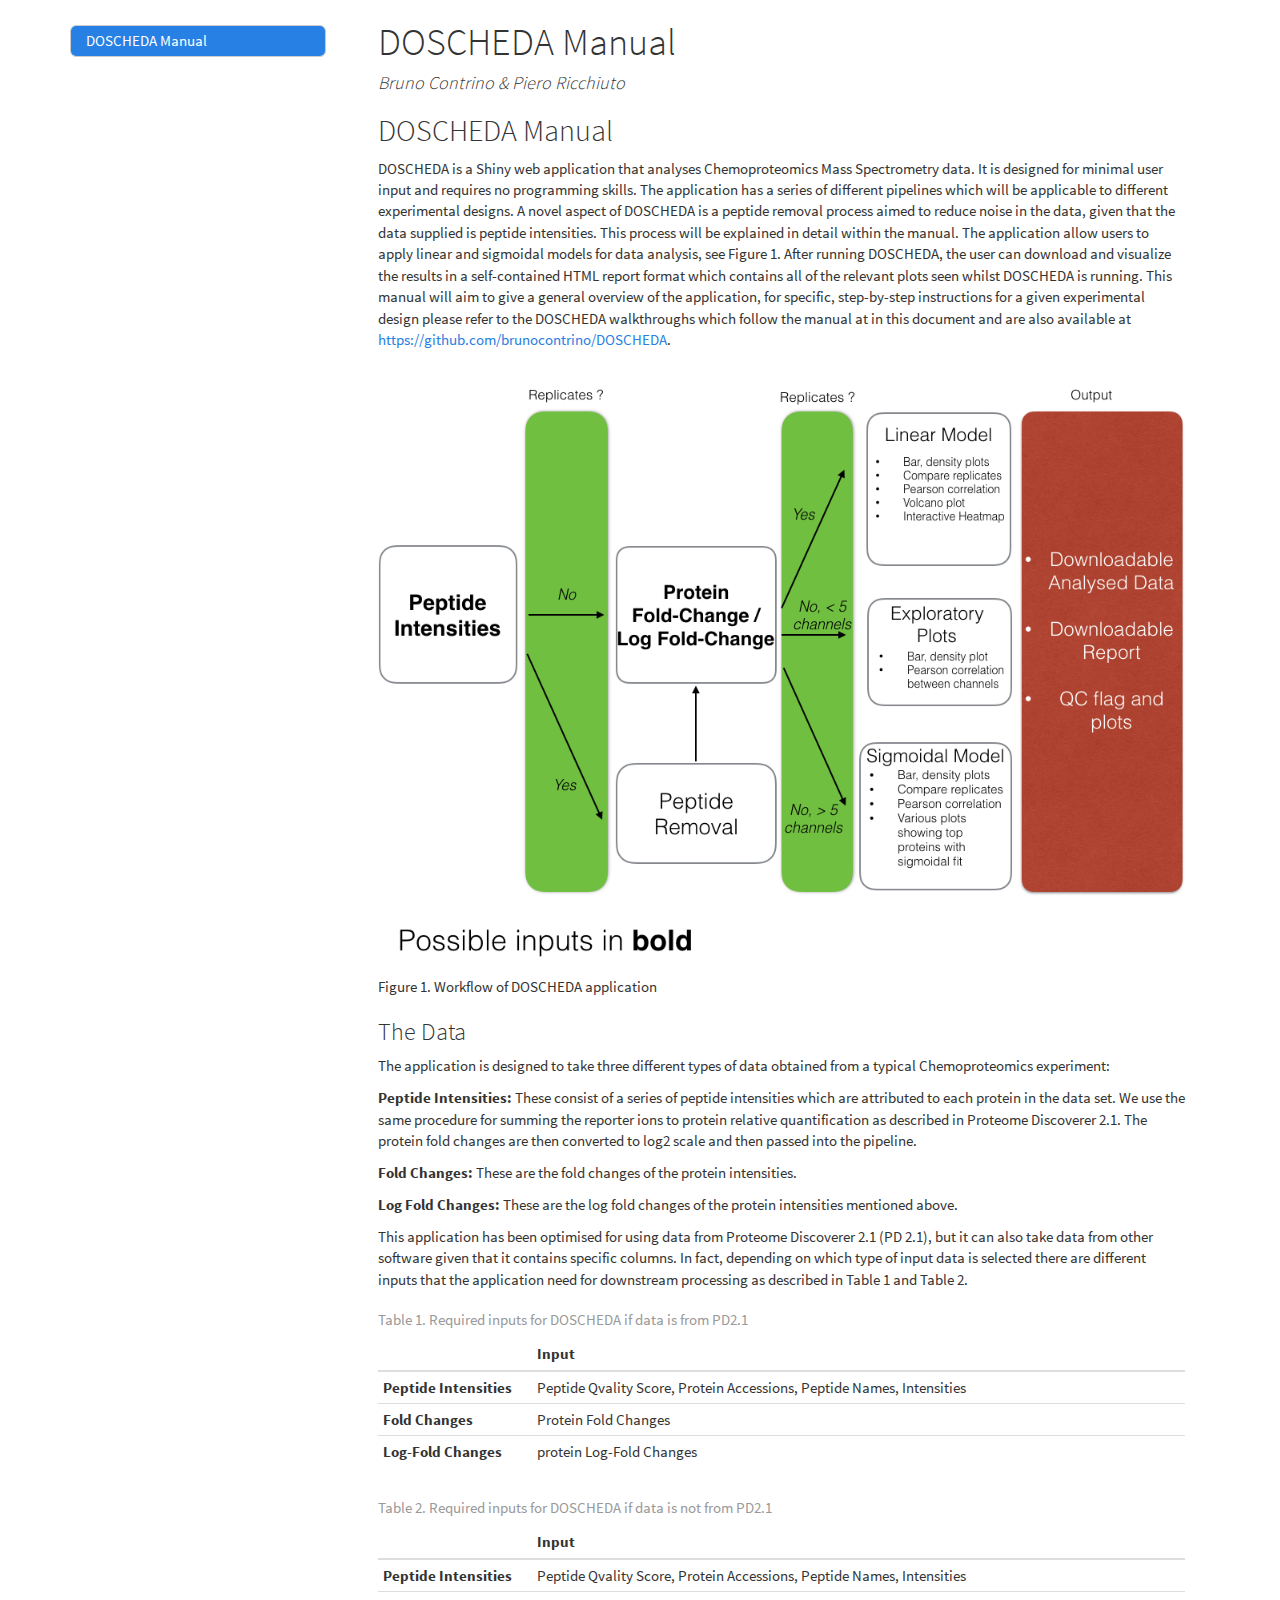
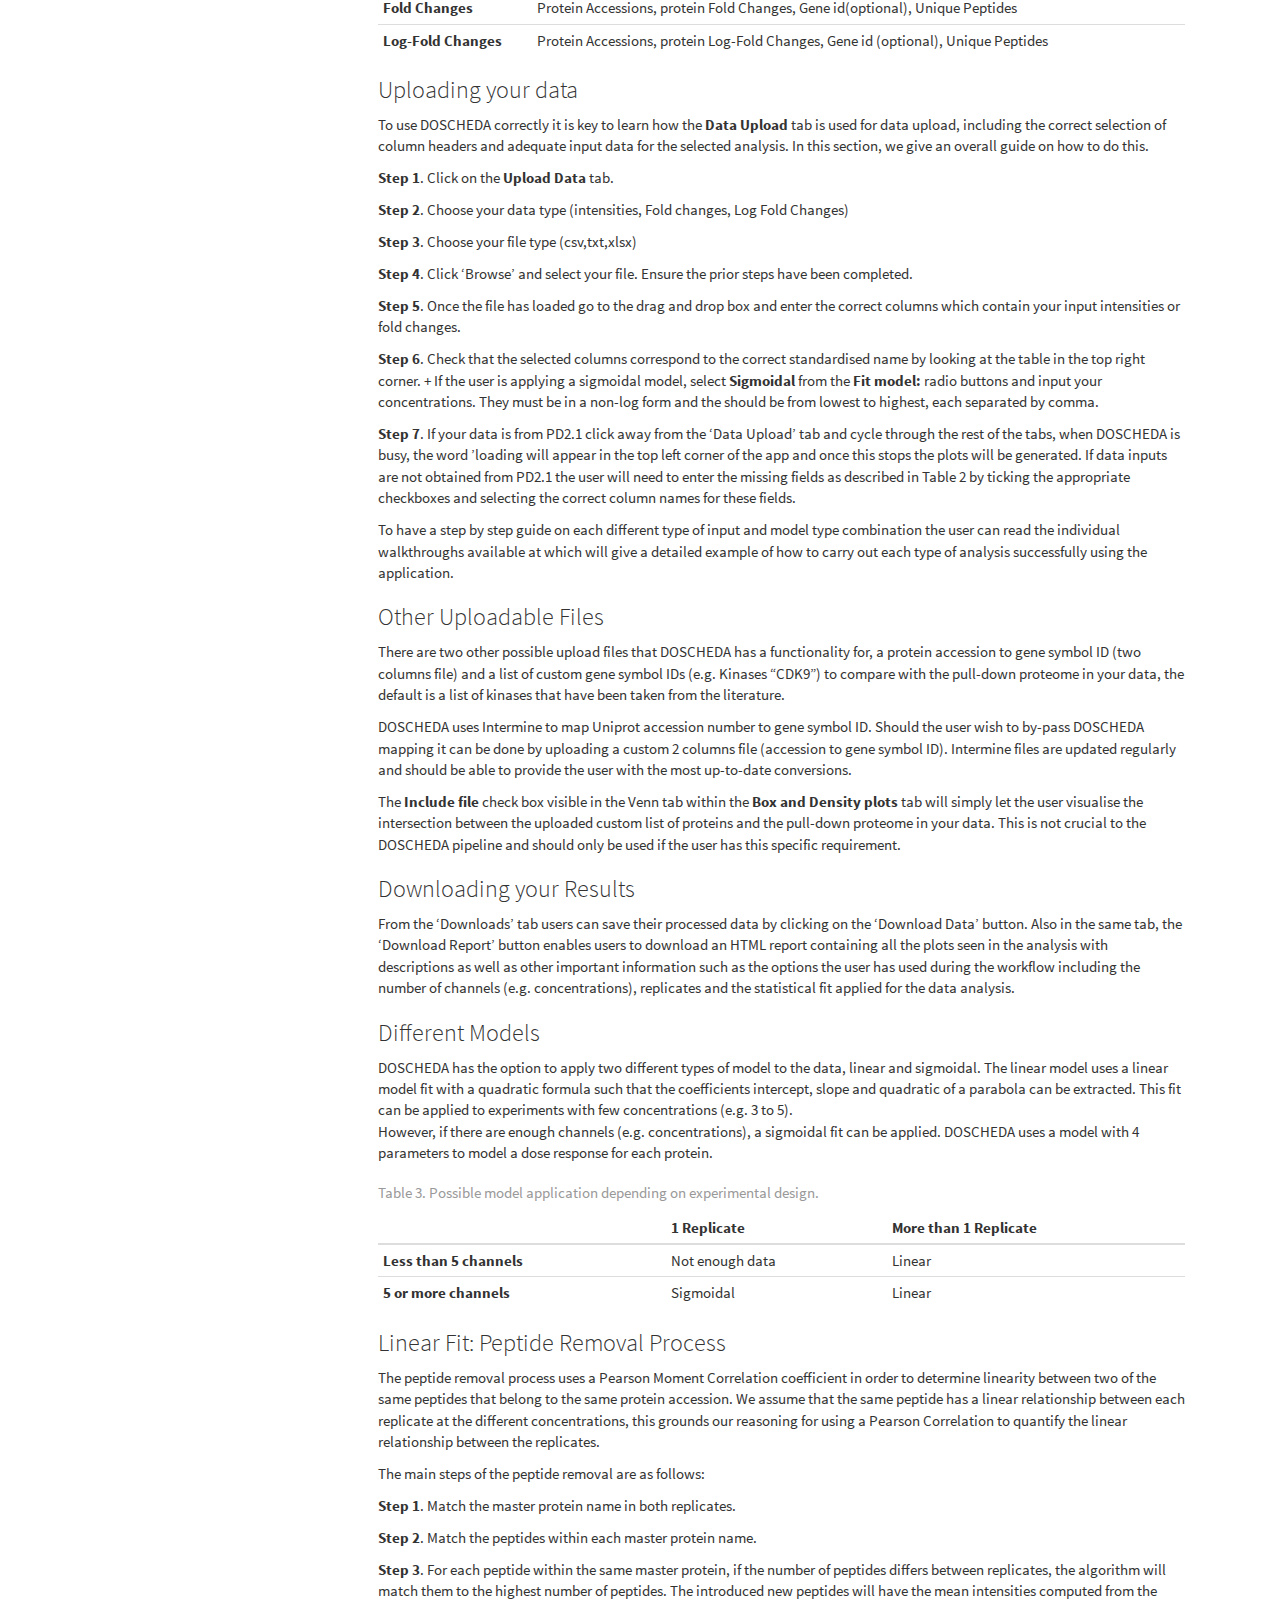
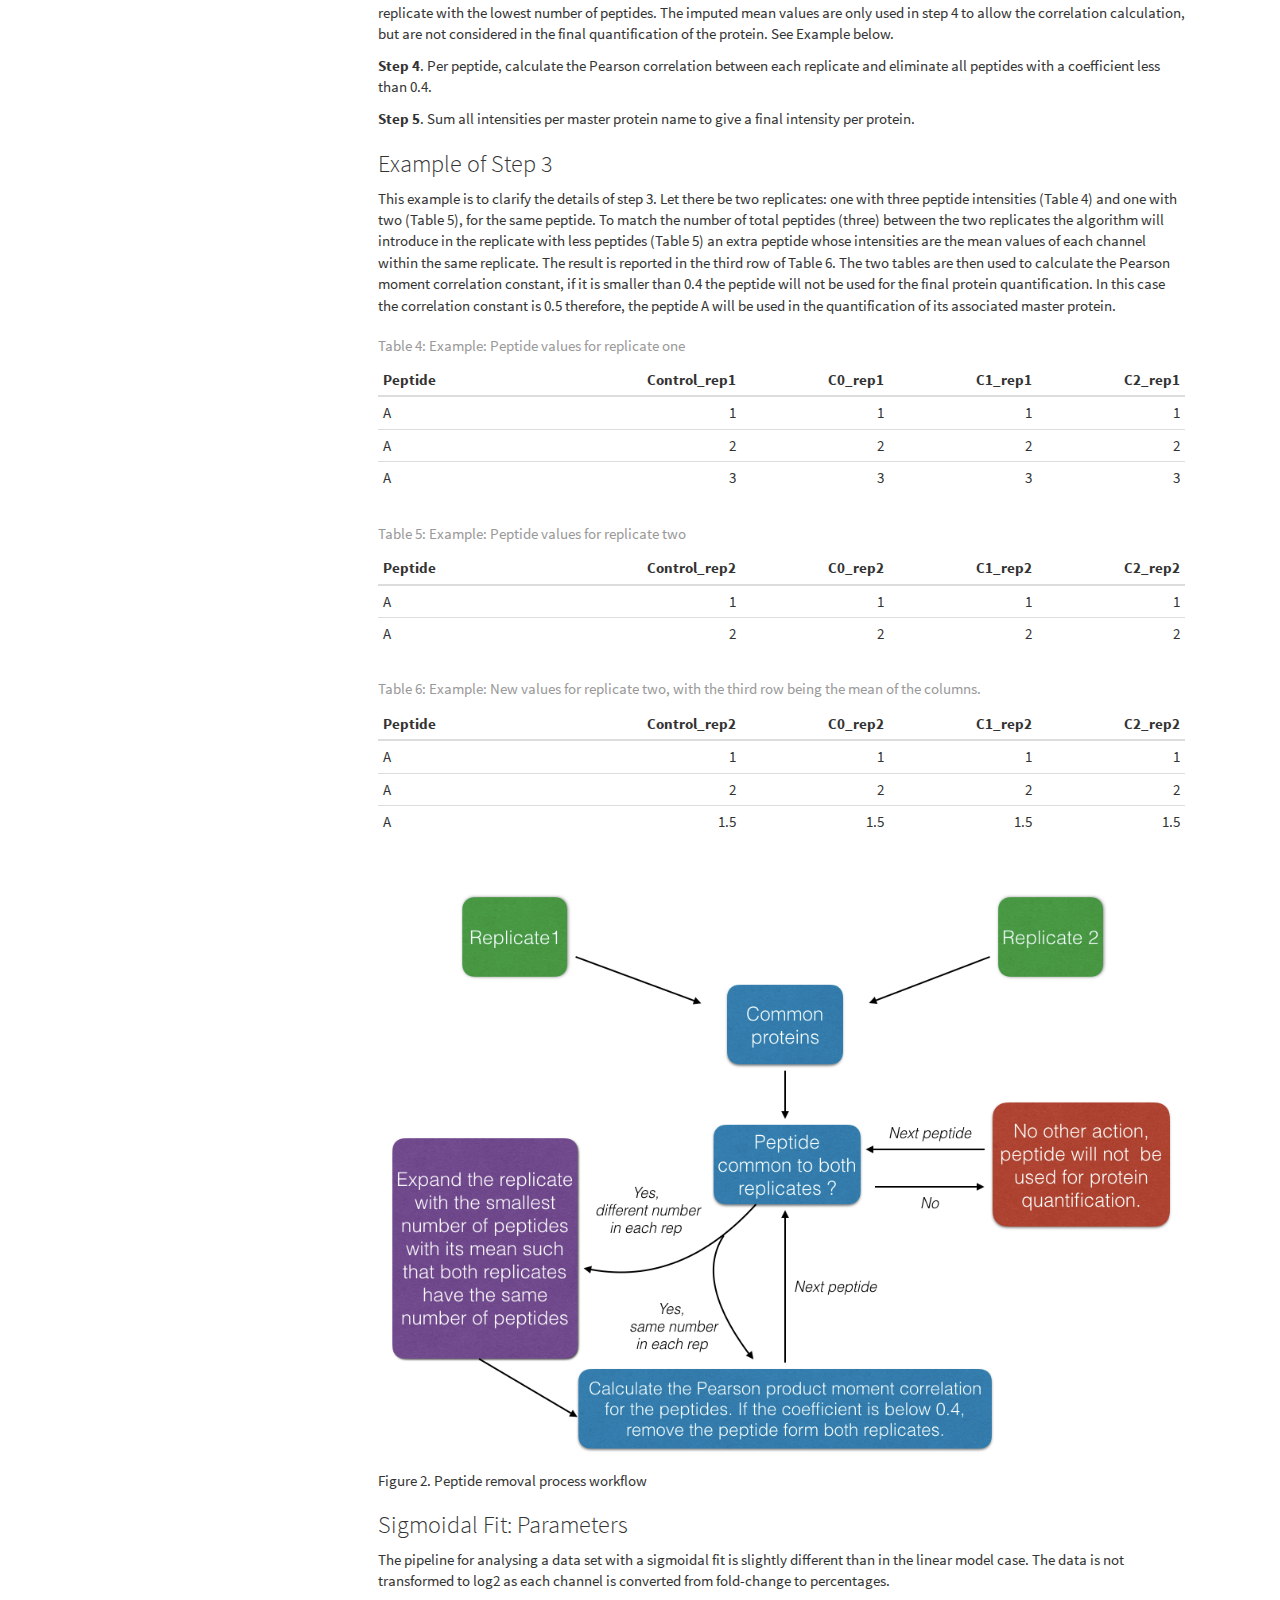
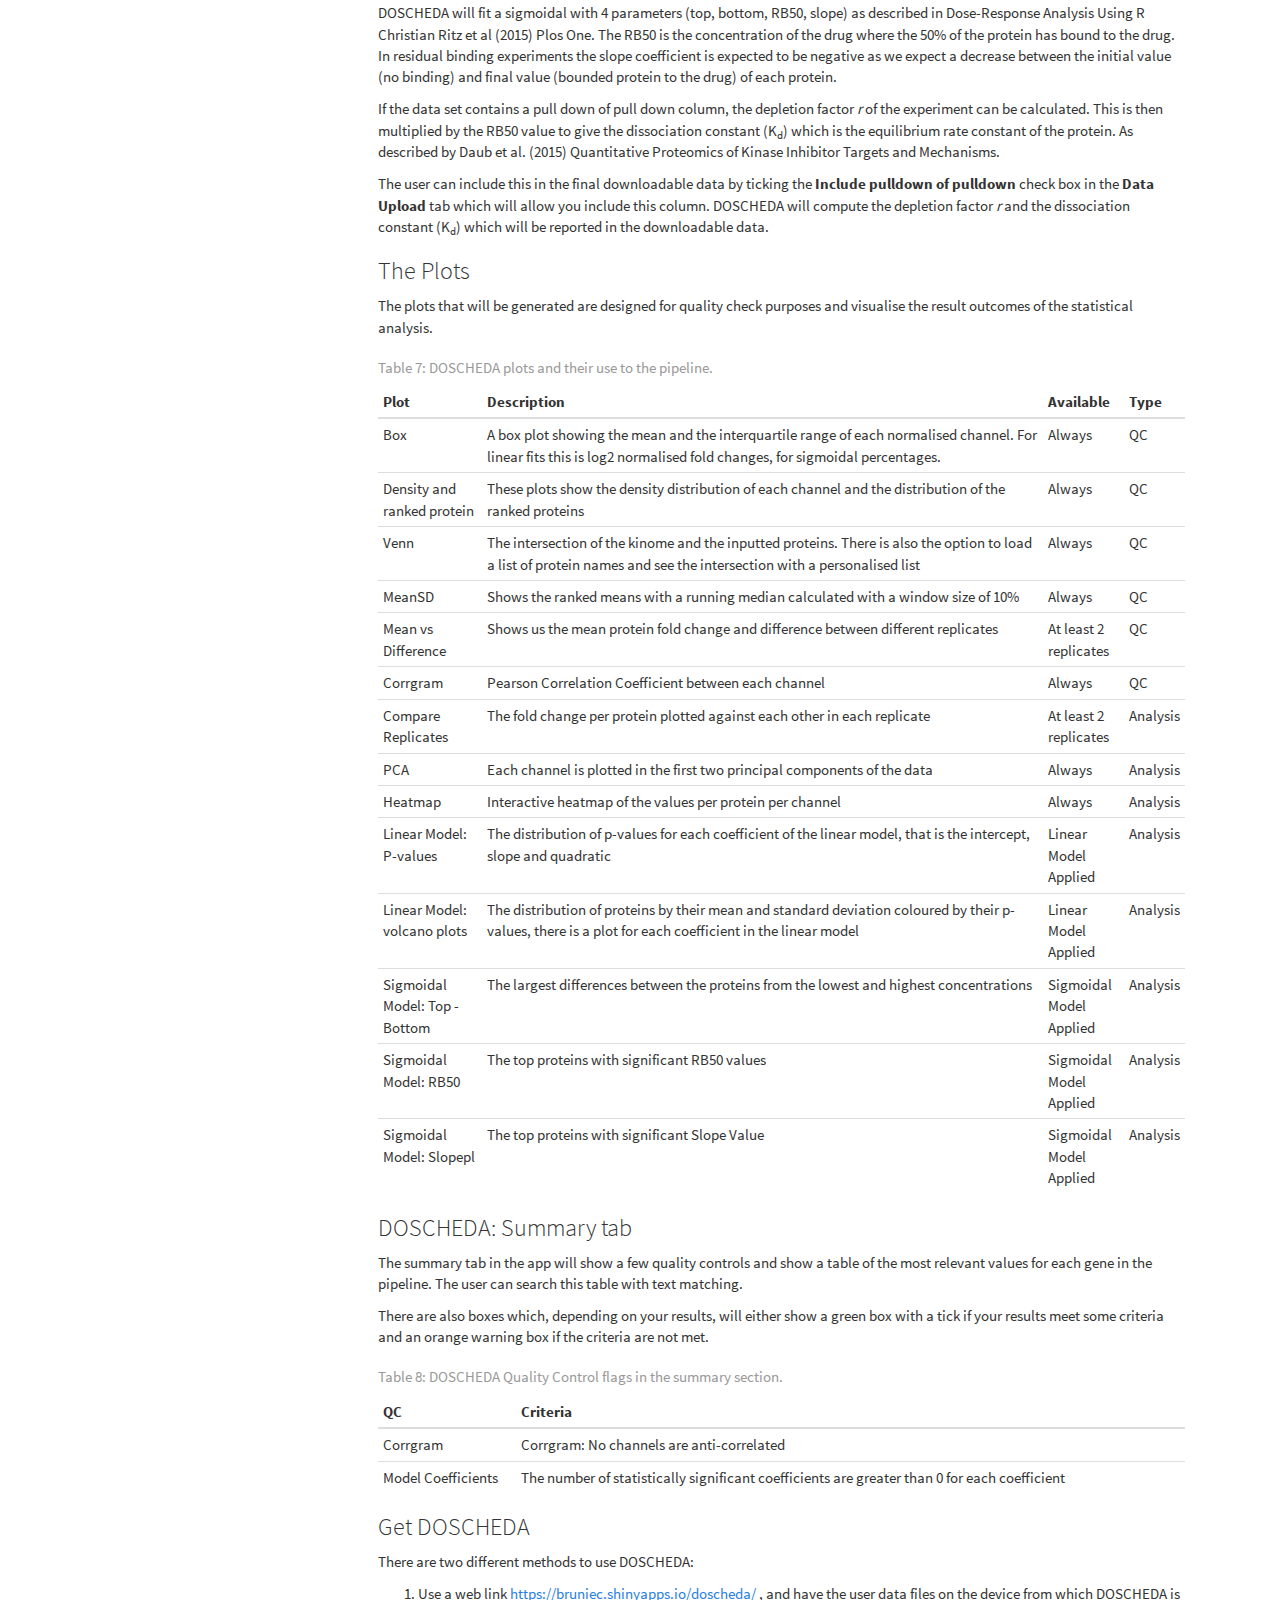
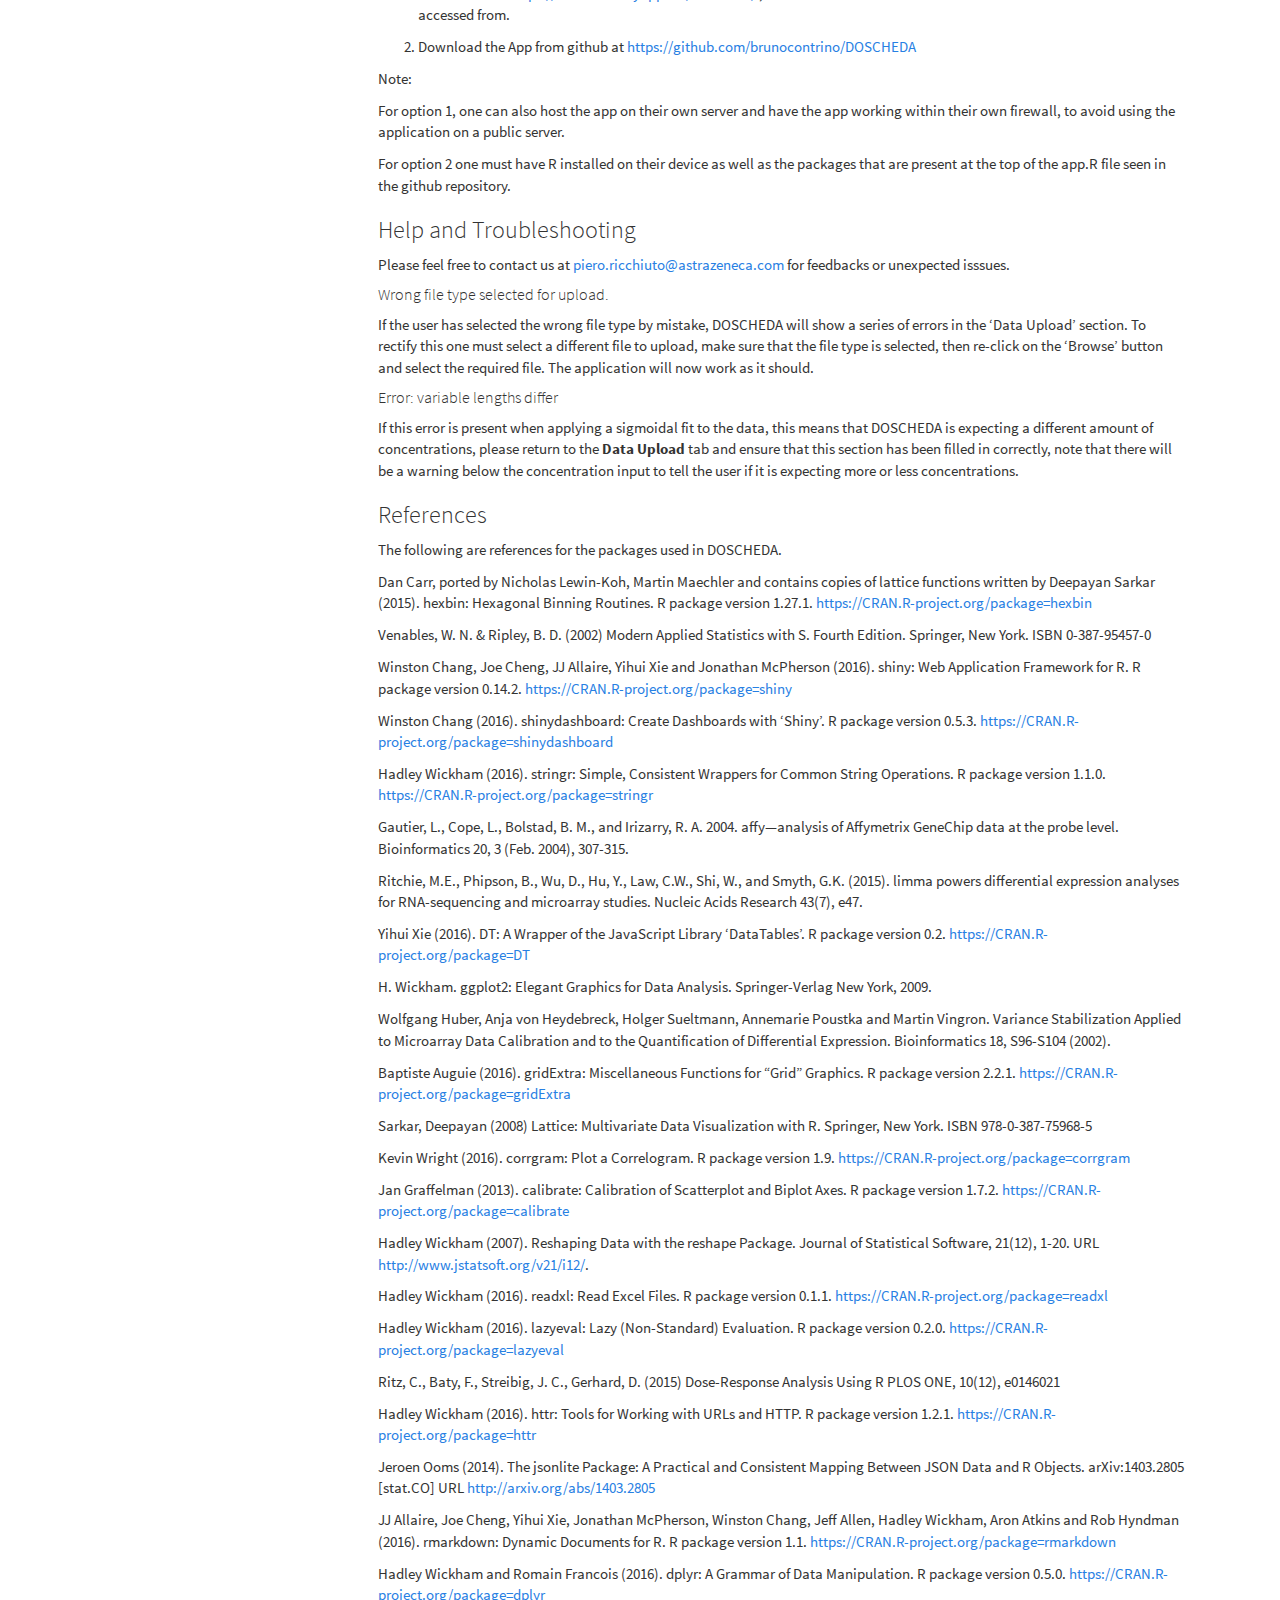
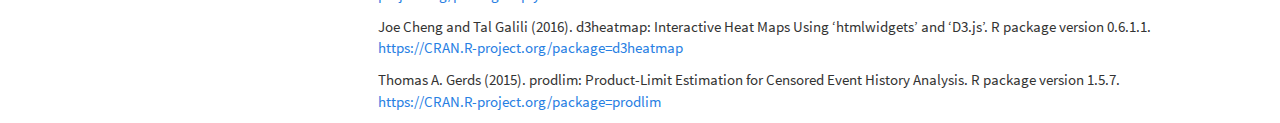
